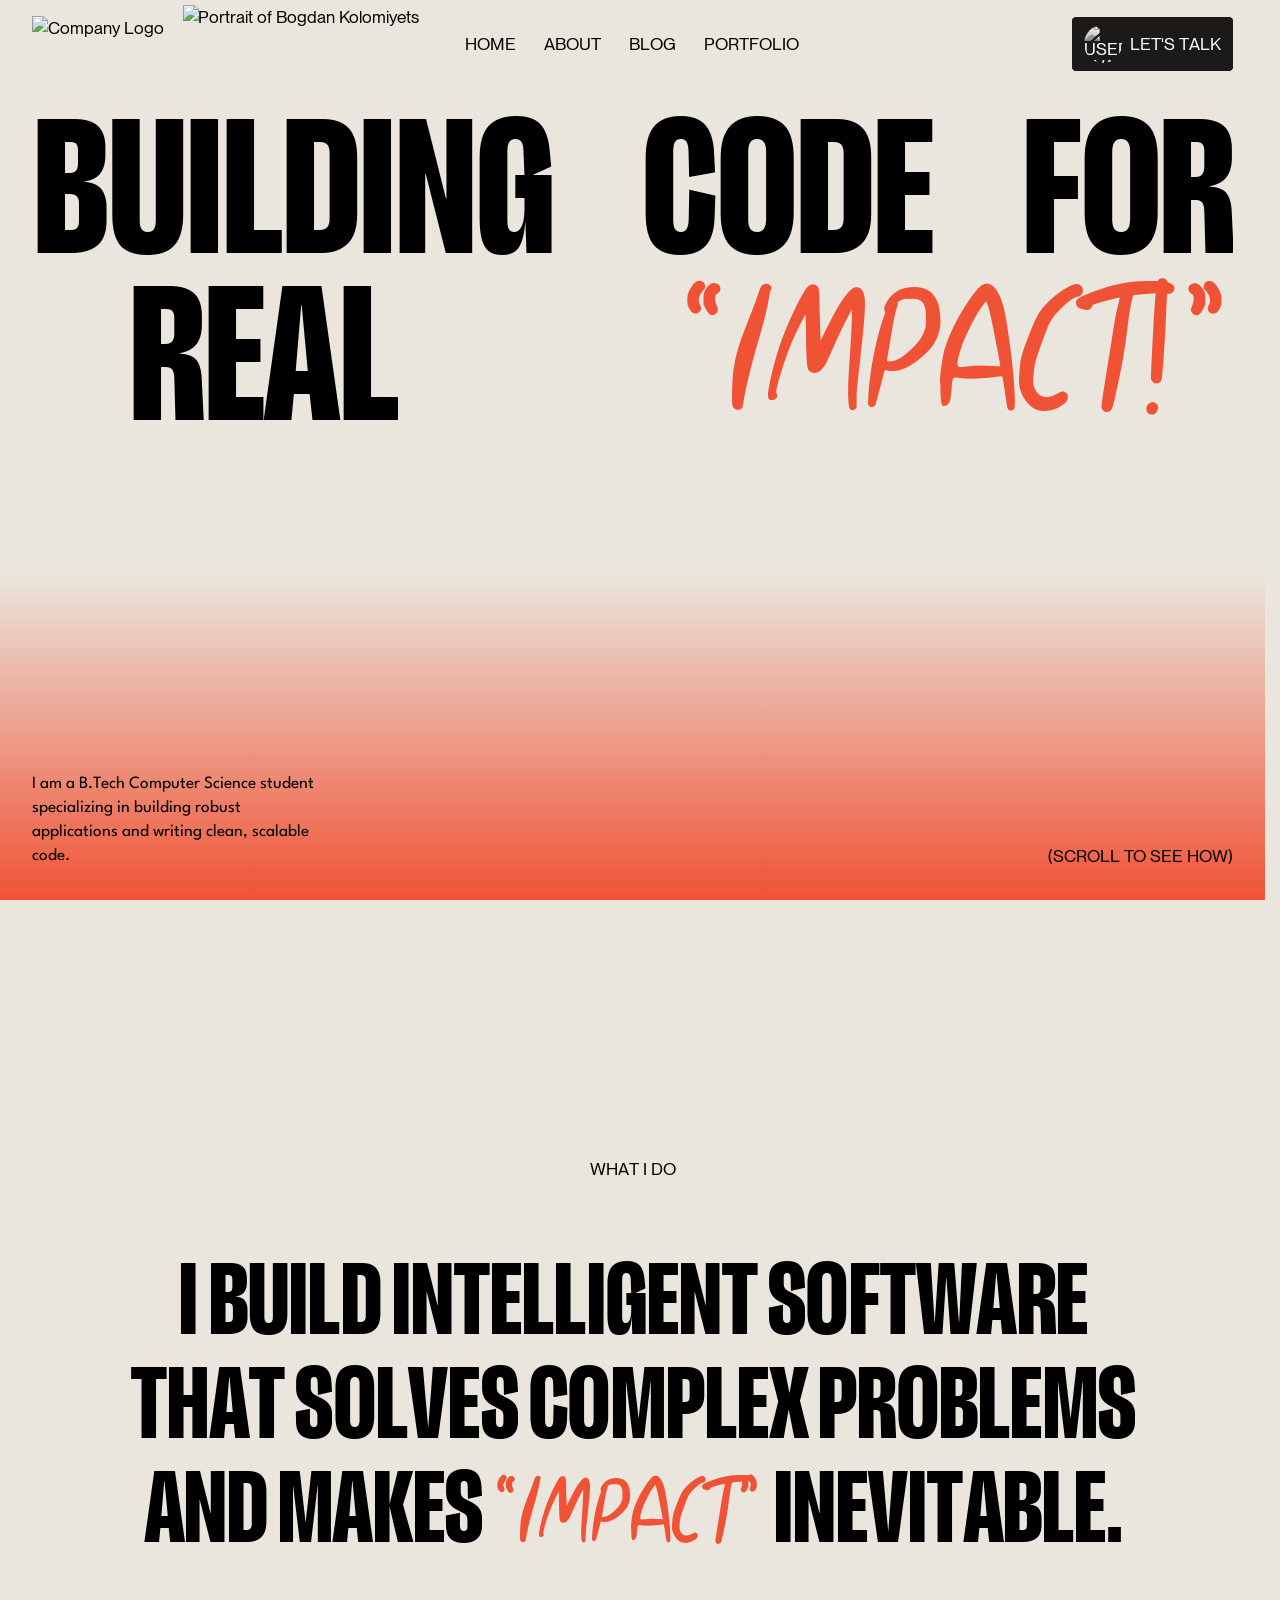
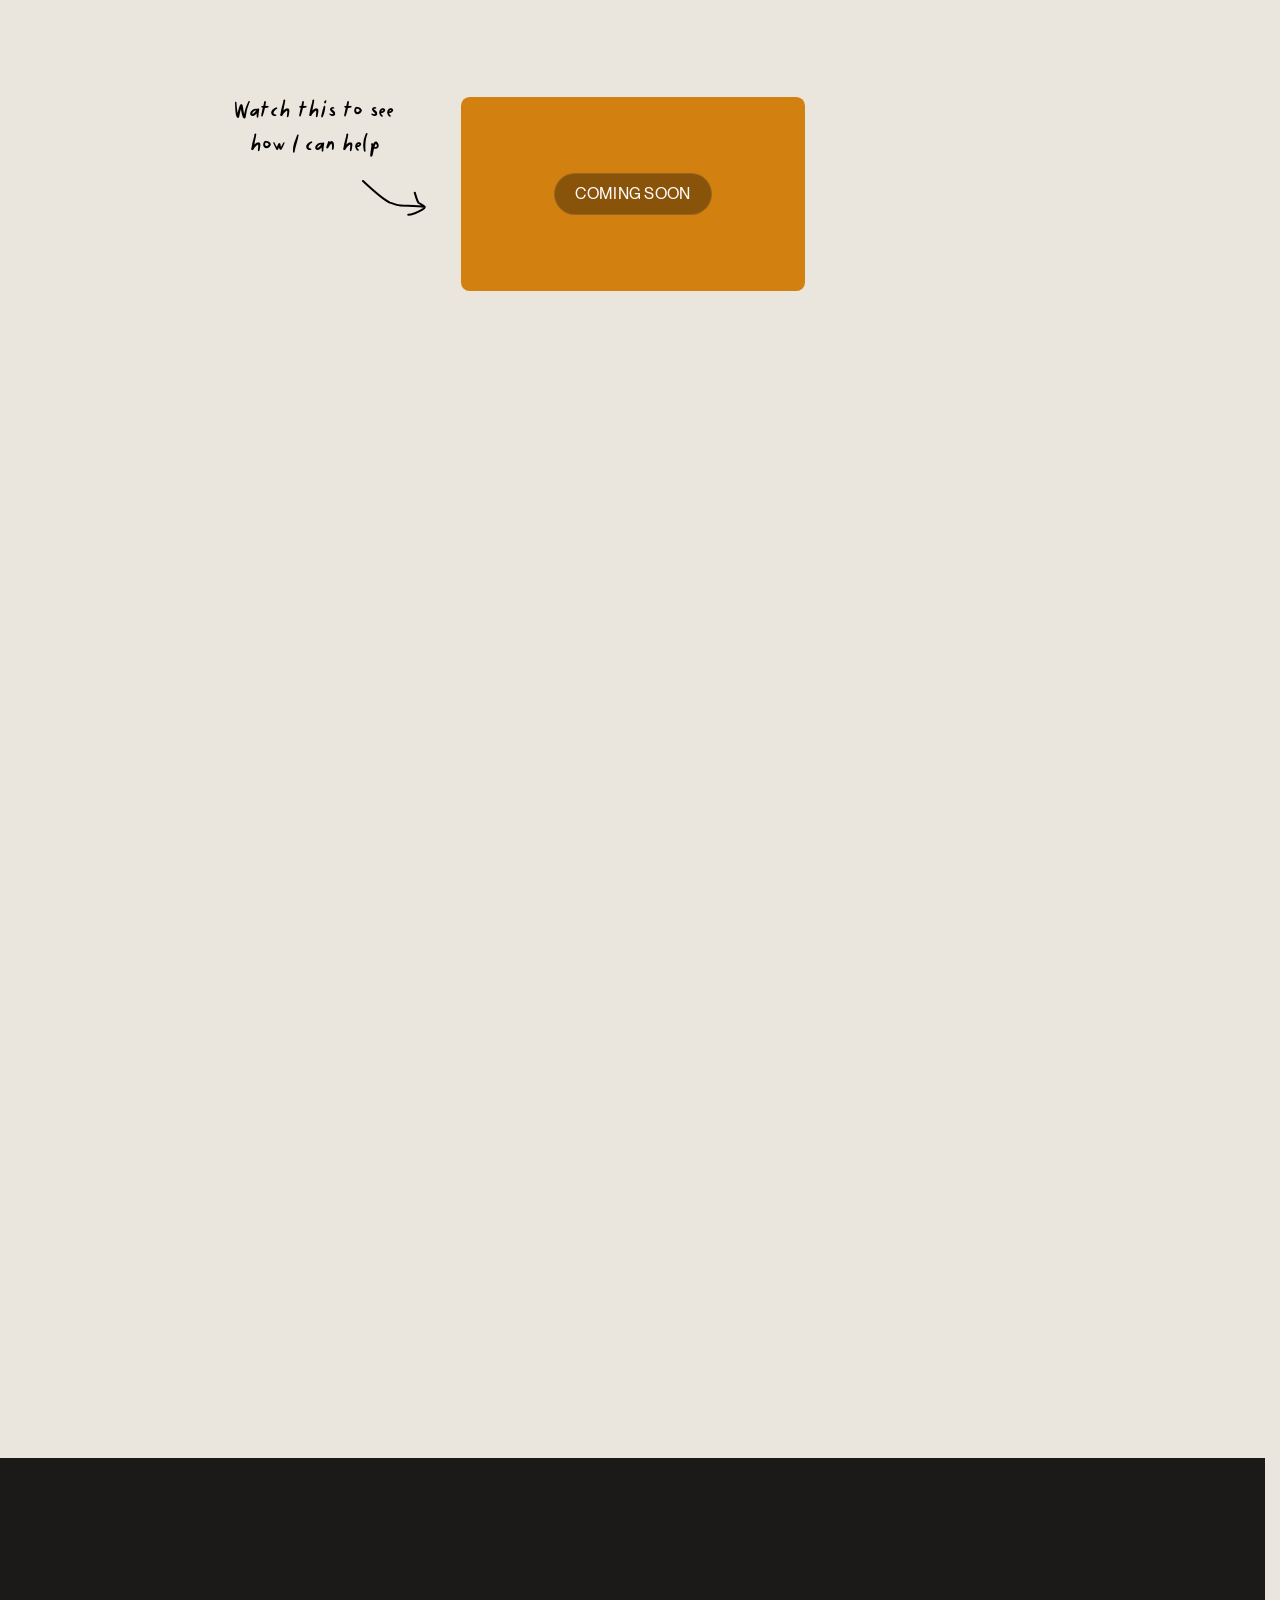
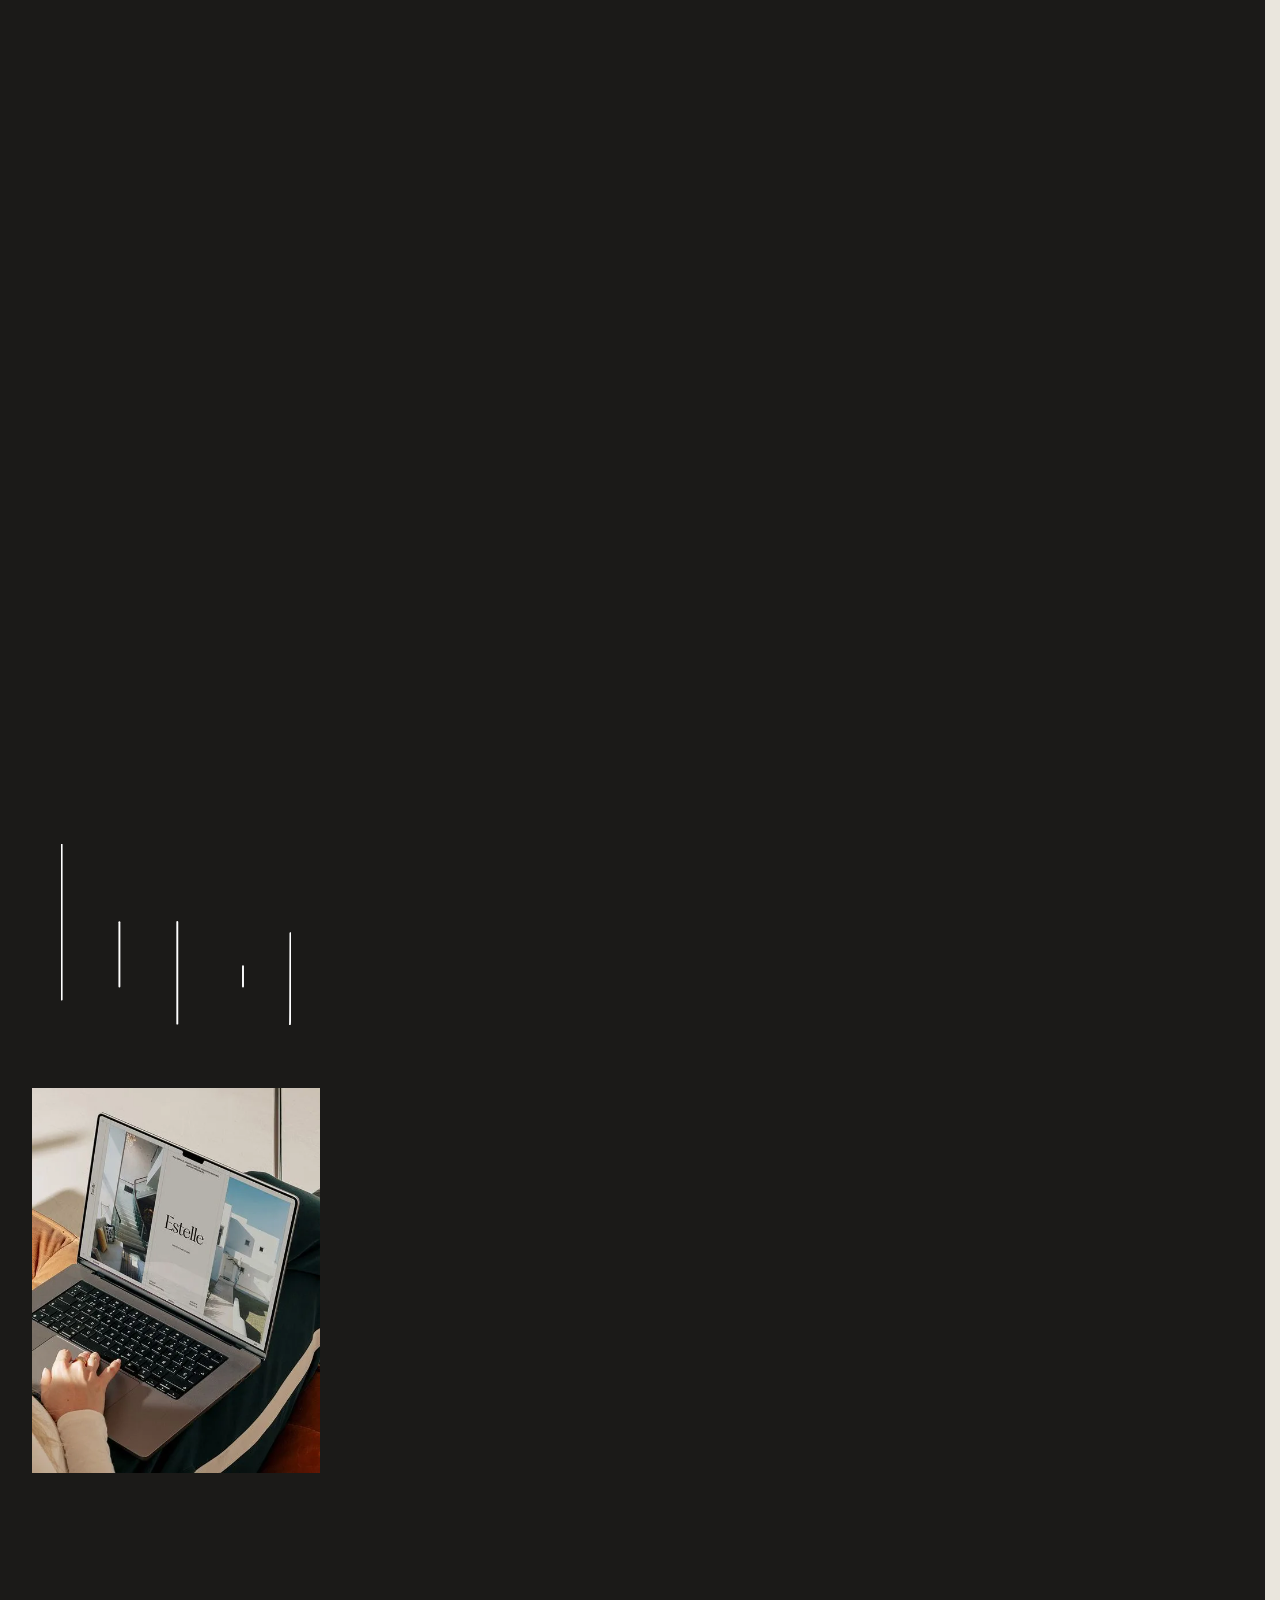
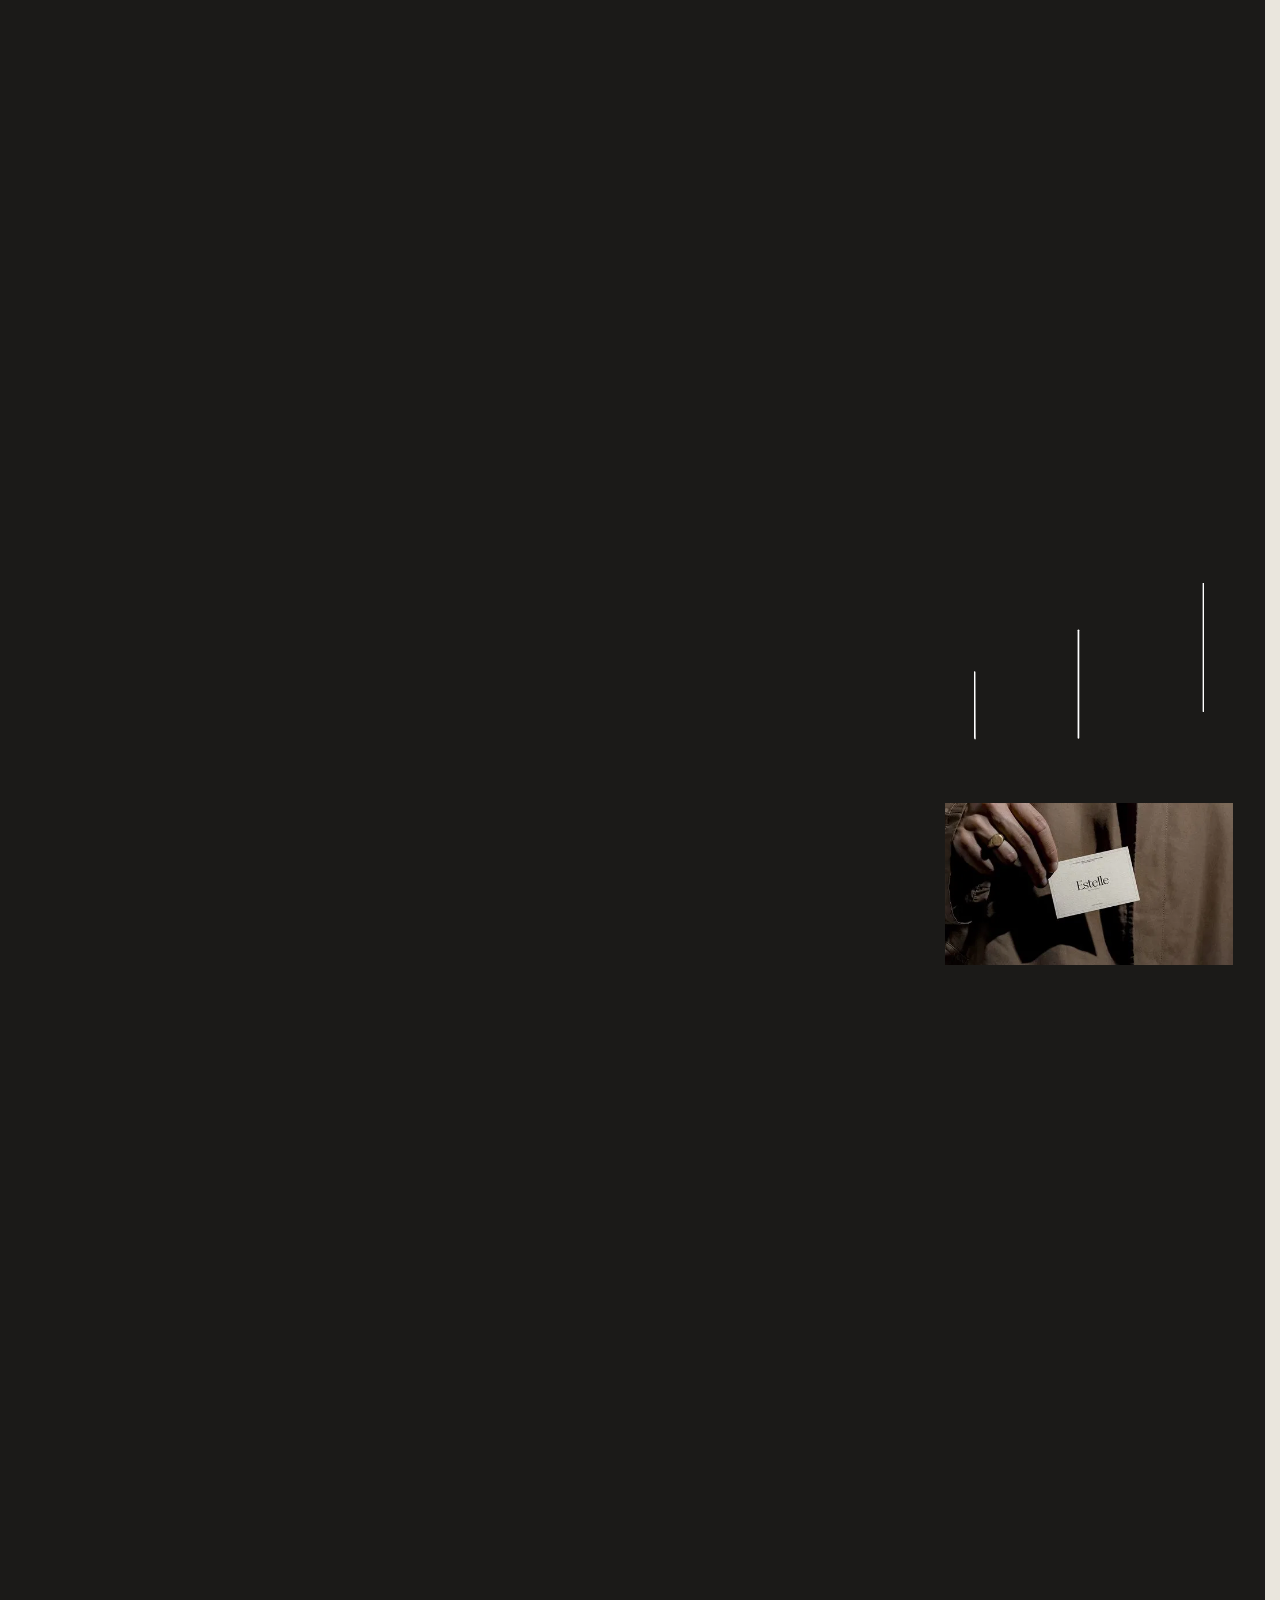
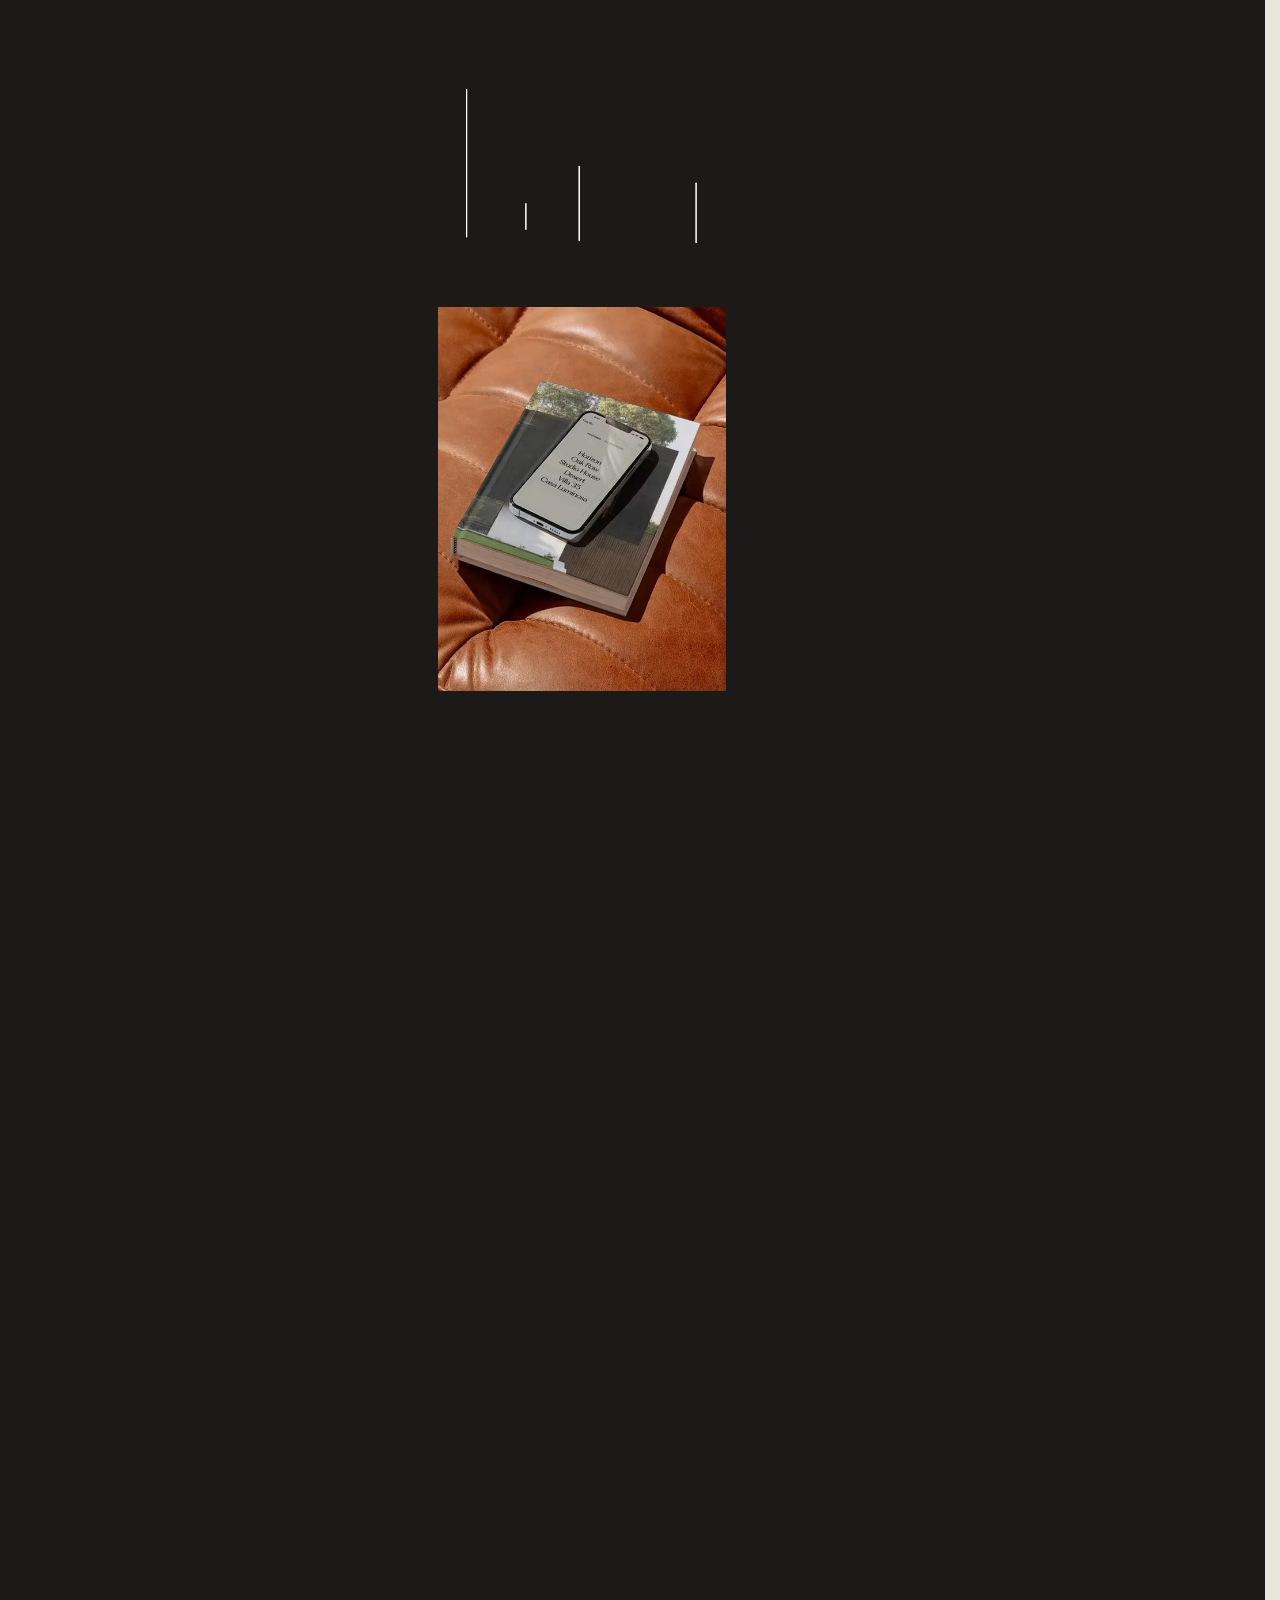
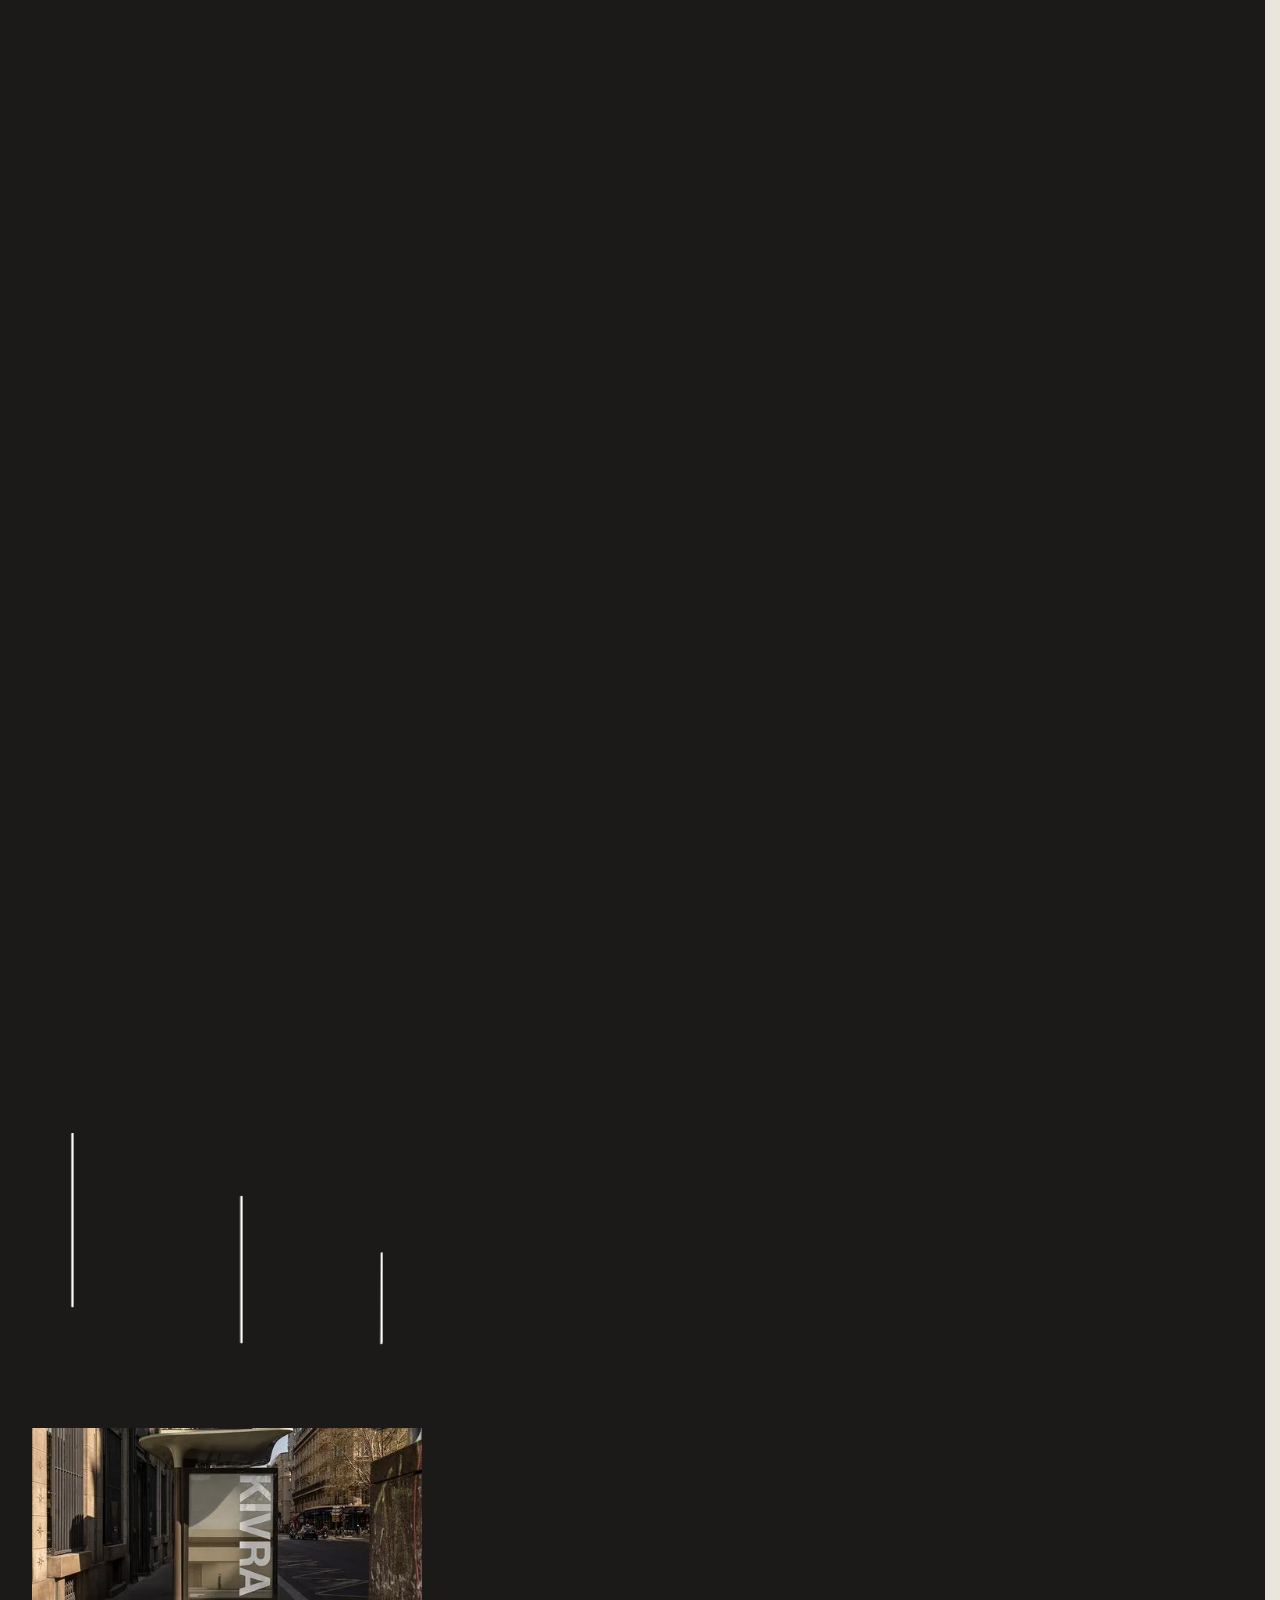
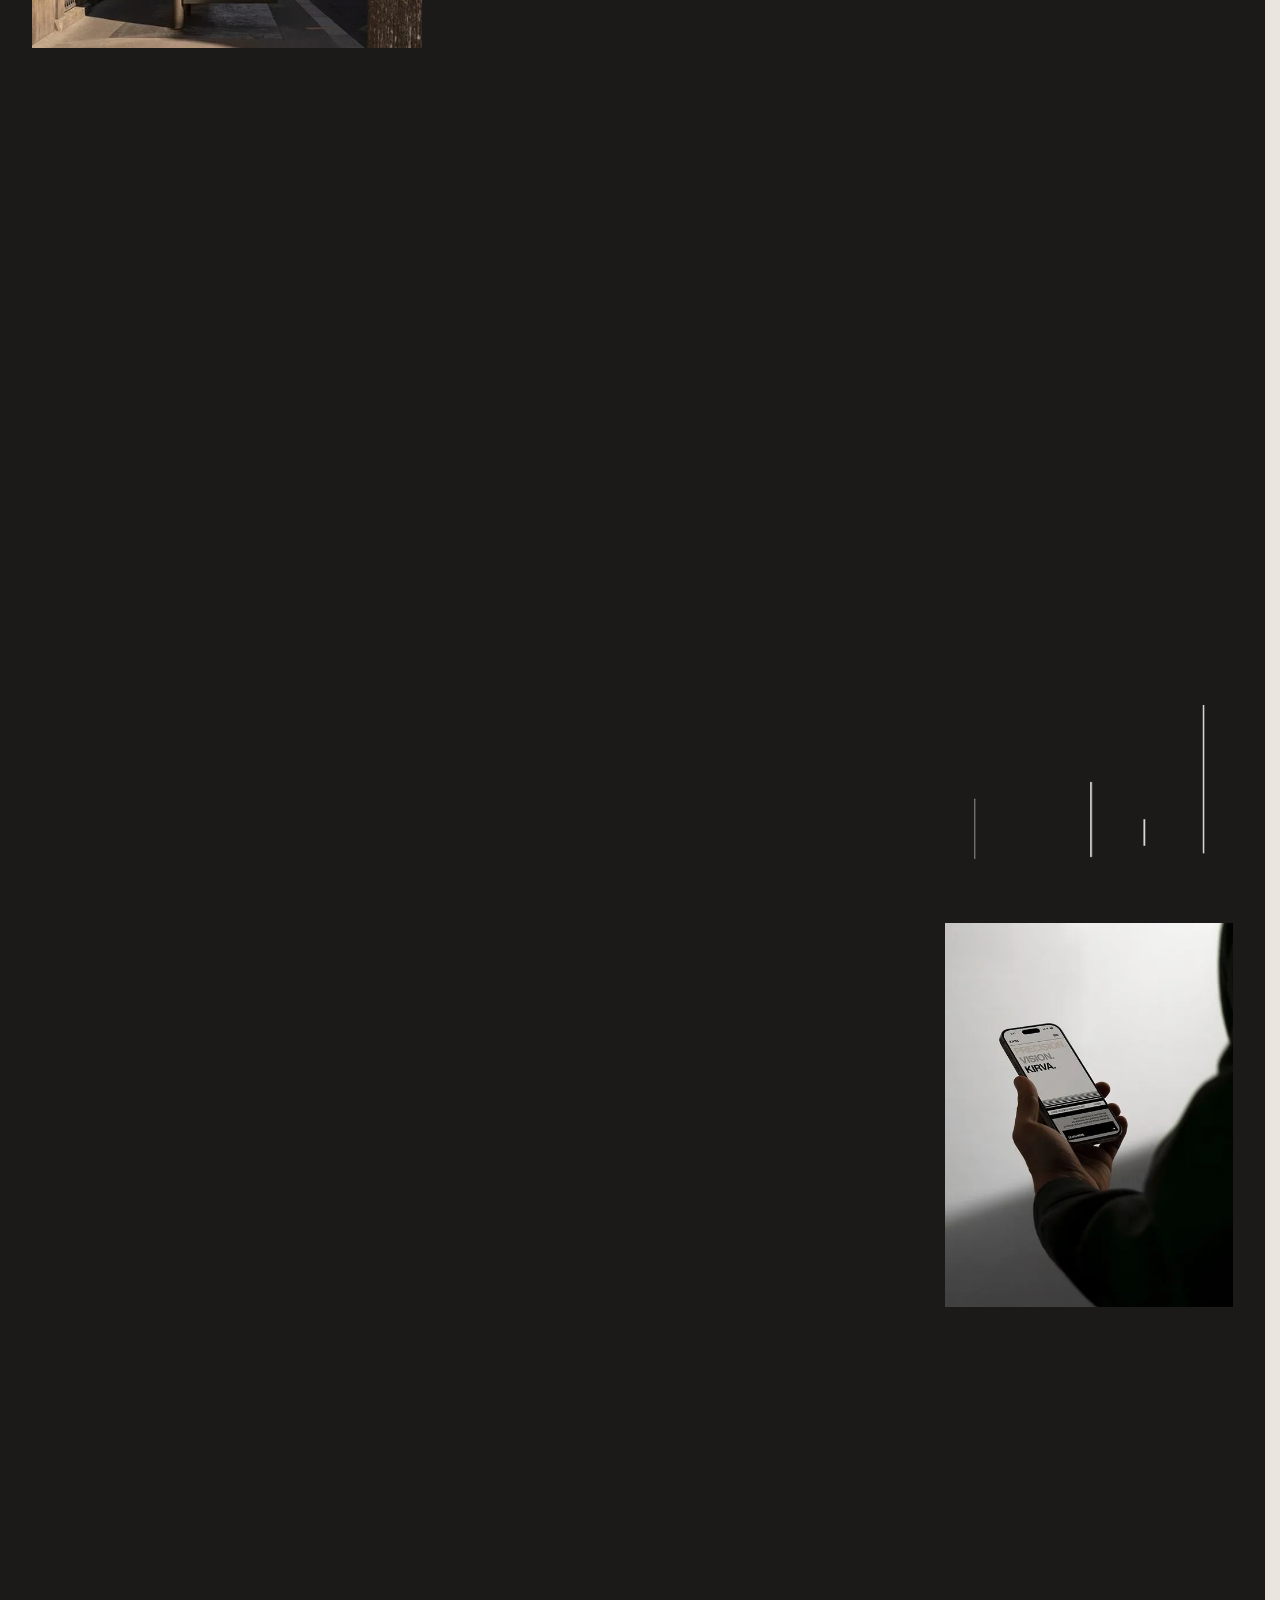
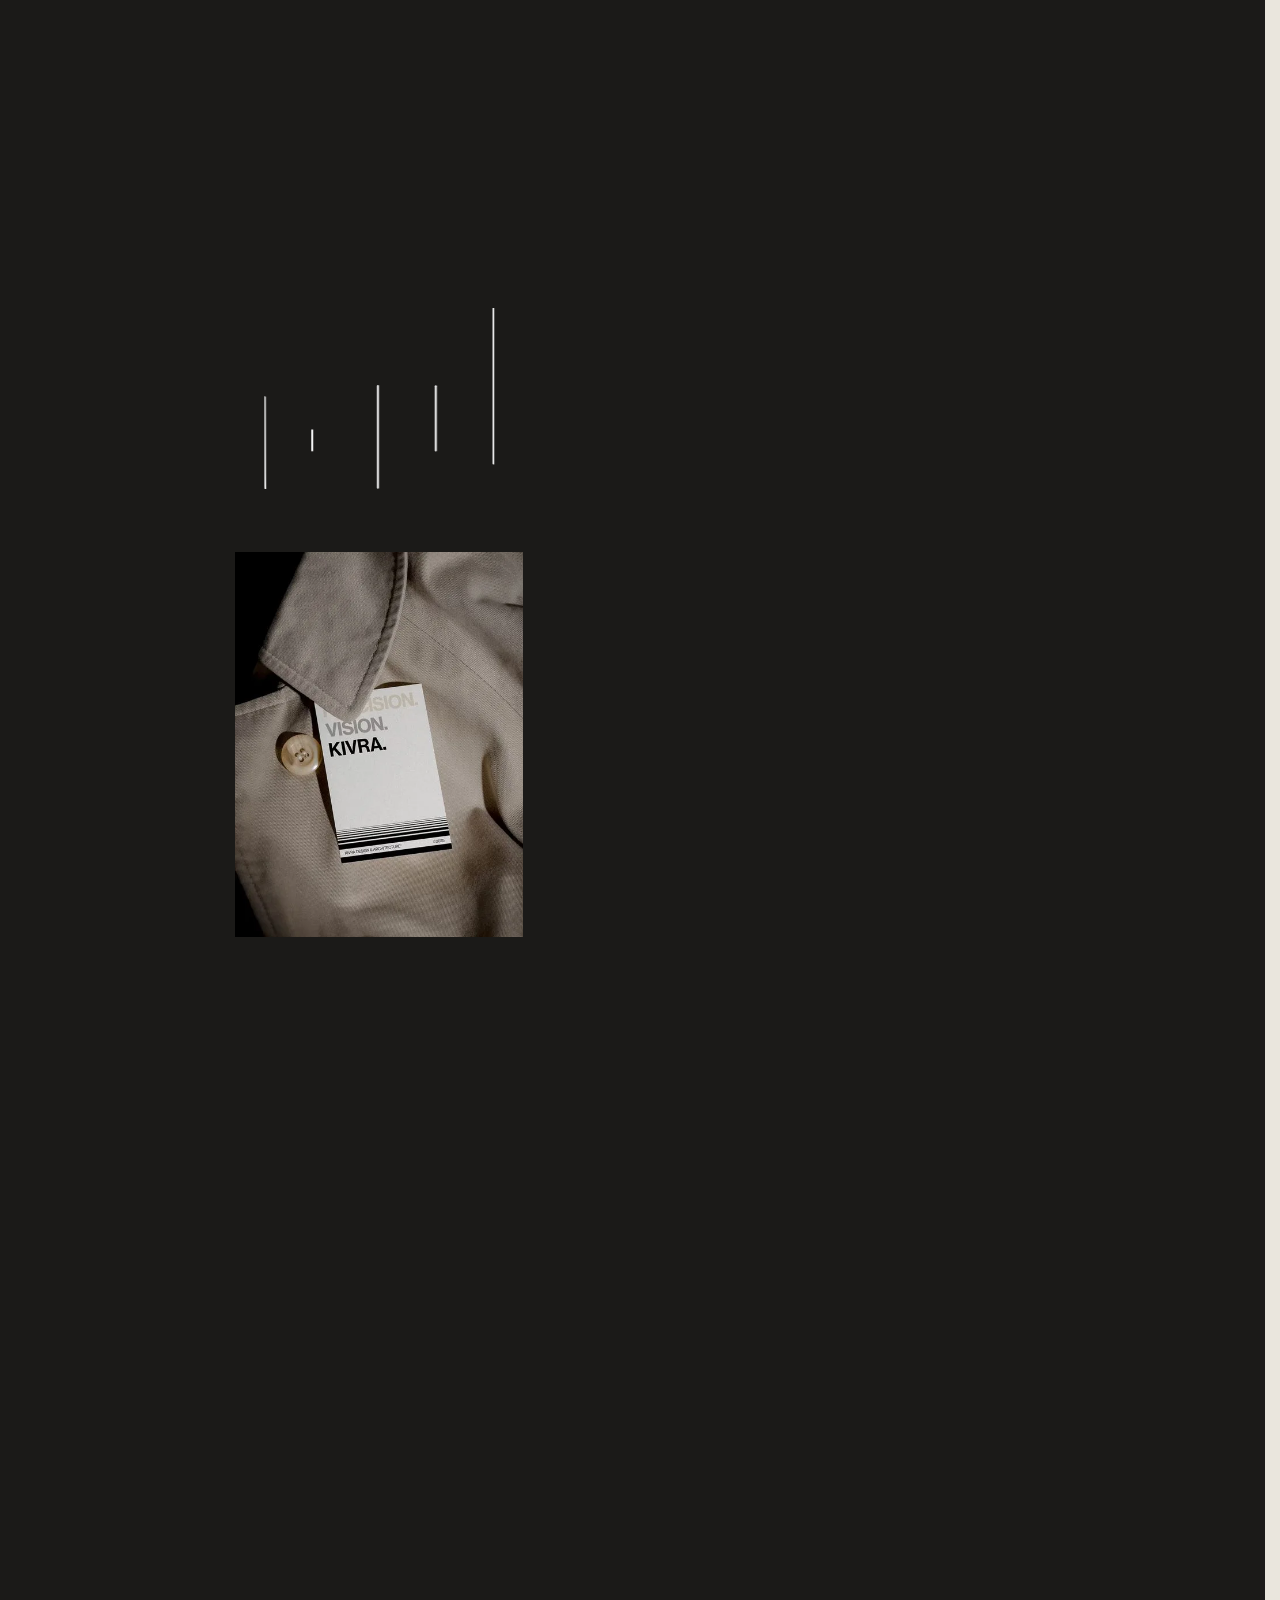
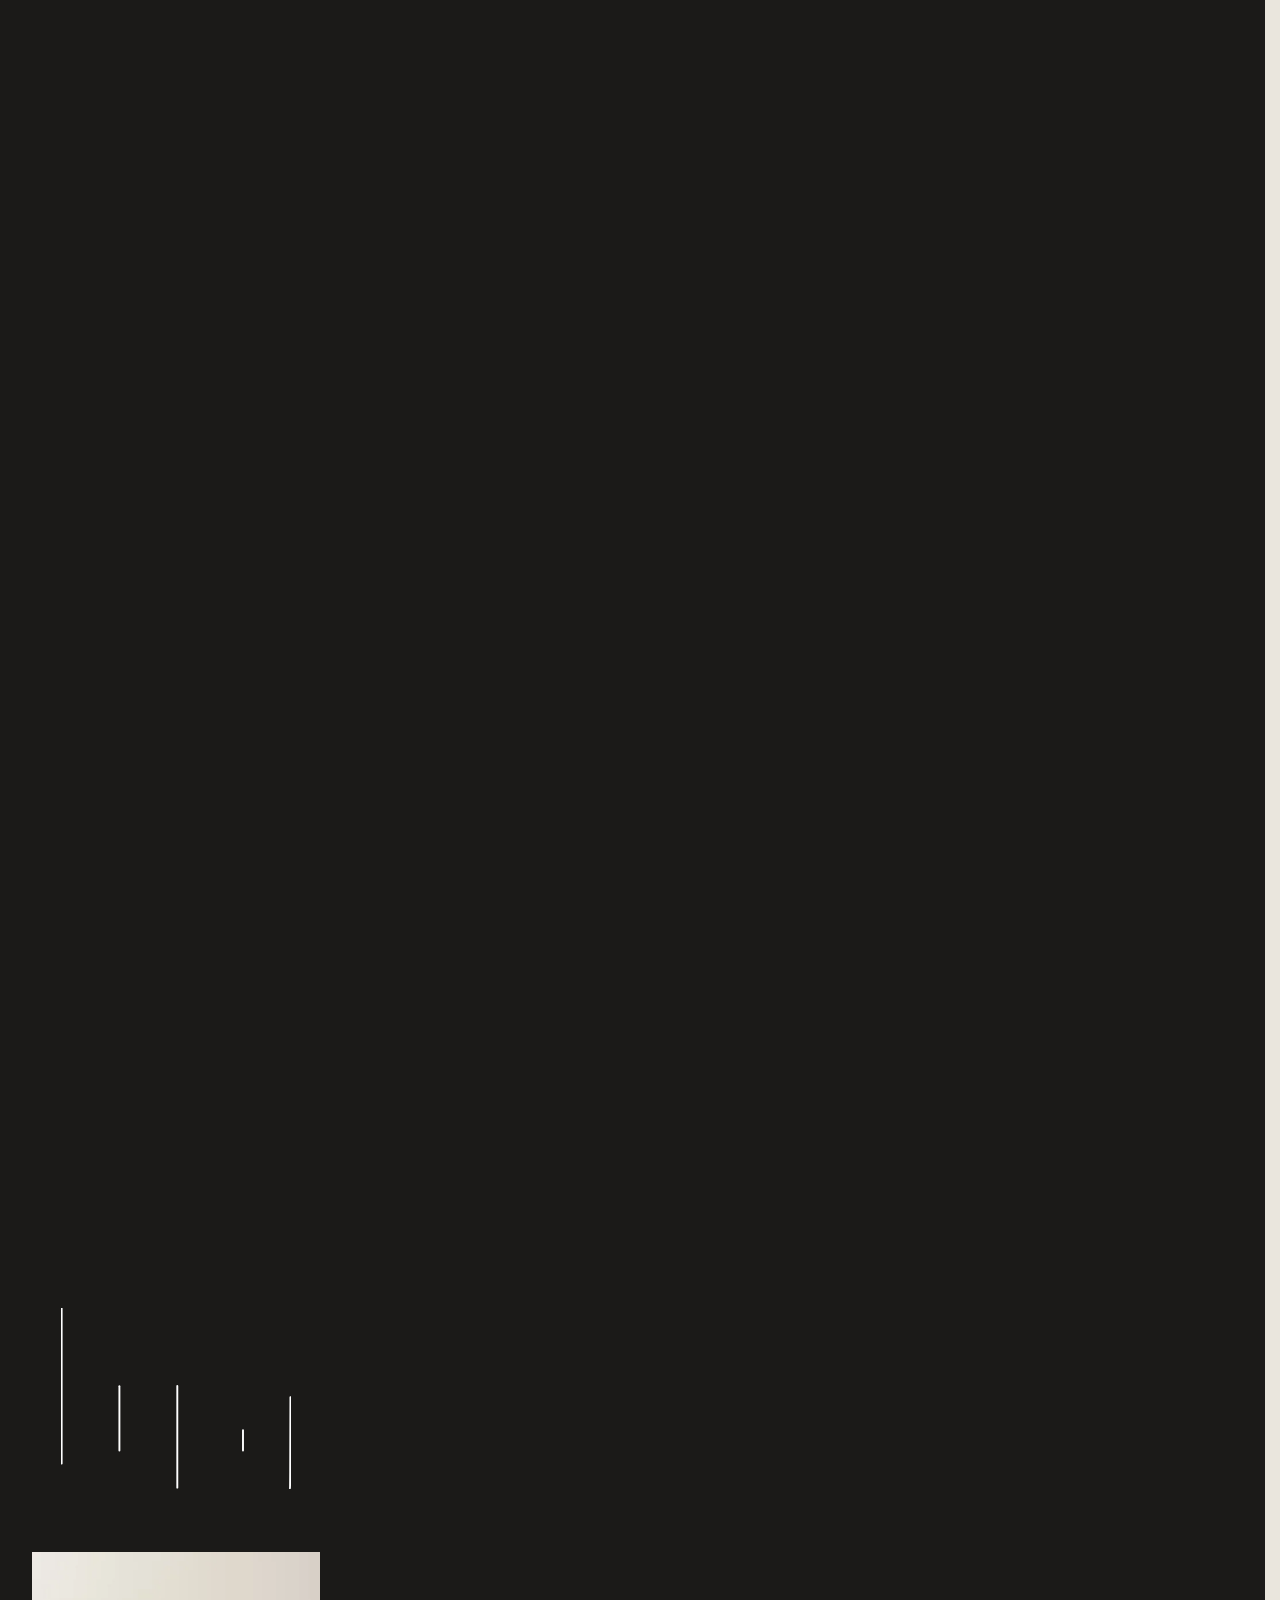
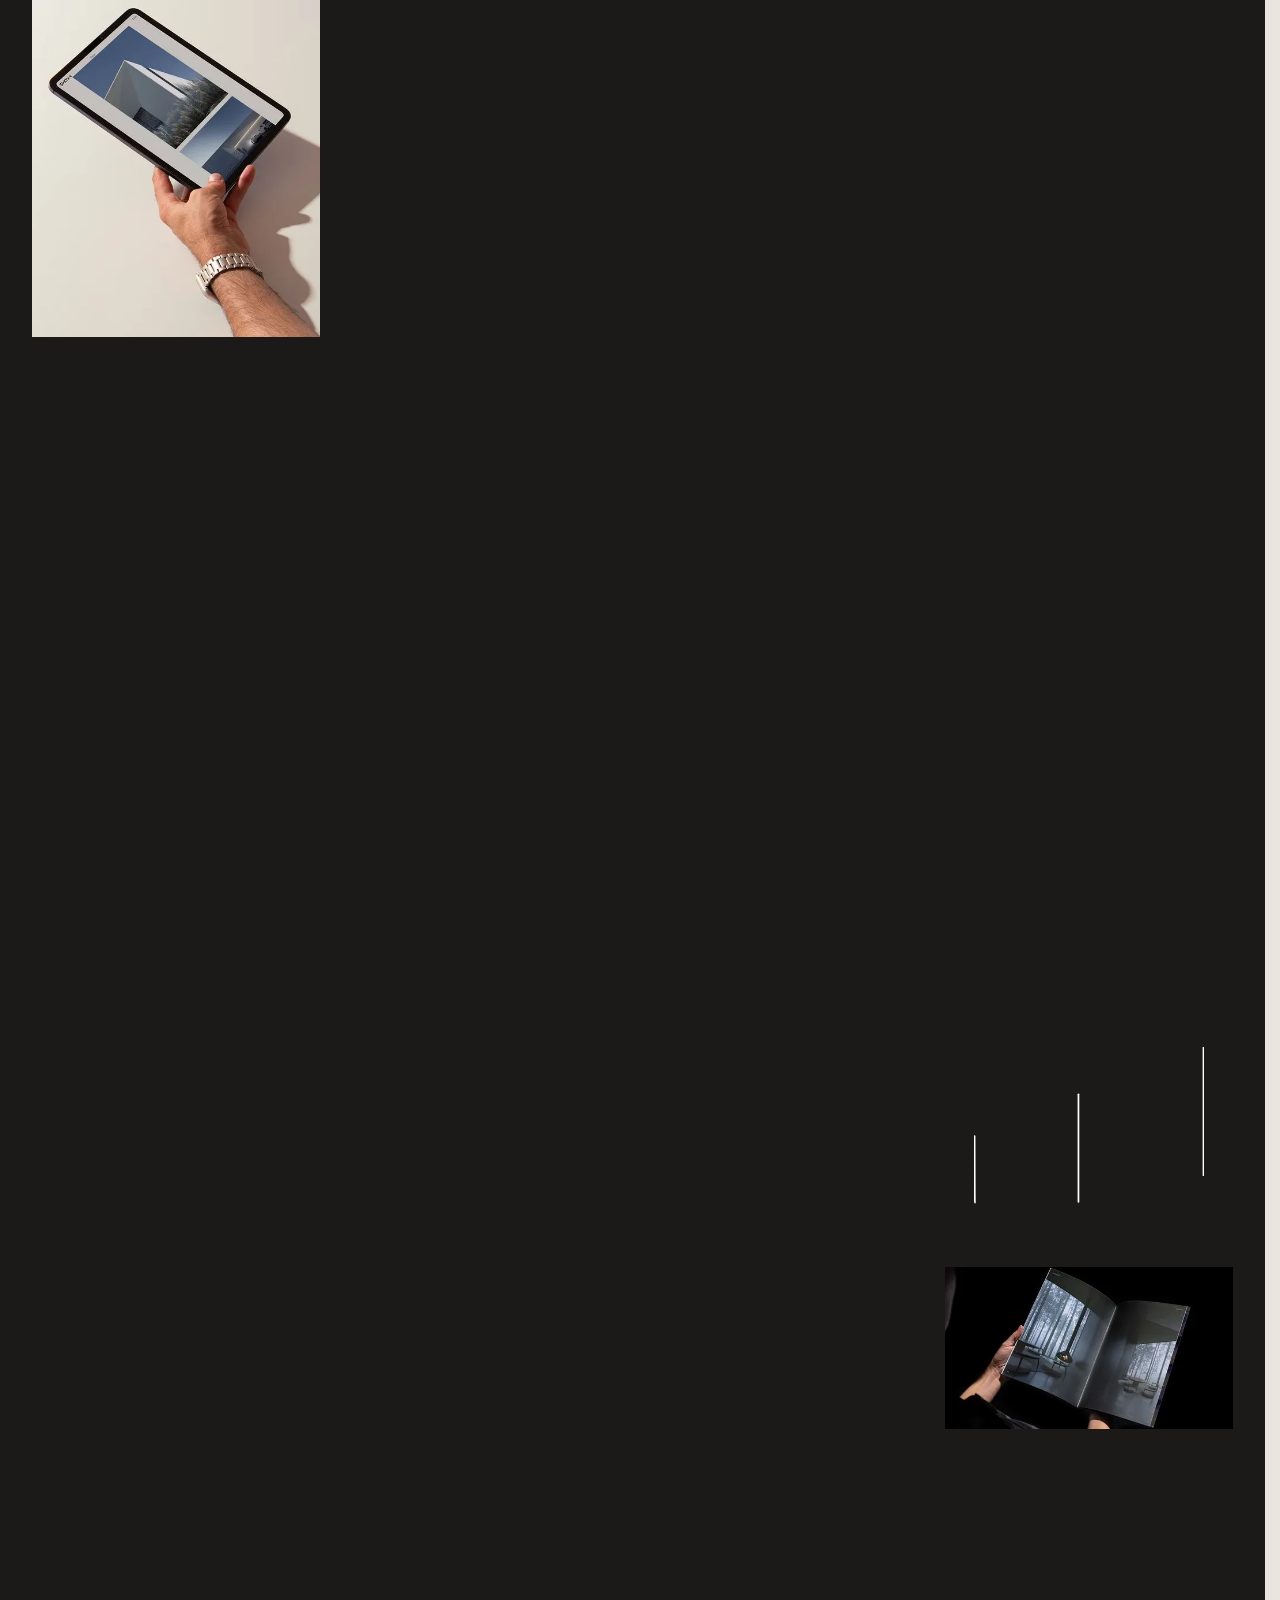
==== index.html @ 4afbe38c "Initial push from antigravity" ====
<!DOCTYPE html><!--  This site was created in Webflow. https://webflow.com  --><!--  Last Published: Wed Feb 11 2026 20:50:51 GMT+0000 (Coordinated Universal Time)  -->
<html lang="en">
<head>
  <meta charset="utf-8">
  <title>Portfolio | Engineering Solutions that Work</title>
  <meta content="I am a B.Tech Computer Science student focused on building scalable software and solving real-world challenges through code." name="description">
  <meta content="Bogdan Kolomiyets | Websites that make you feel hired &quot;YES!&quot;" property="og:title">
  <meta content="I build websites for expertise-led companies that want to look credible, explain their value clearly, and attract better clients." property="og:description">
  <meta content="https://ik.imagekit.io/logicsync/Untitled%20design.jpg" property="og:image">
  <meta content="Bogdan Kolomiyets | Websites that make you feel hired &quot;YES!&quot;" property="twitter:title">
  <meta content="I build websites for expertise-led companies that want to look credible, explain their value clearly, and attract better clients." property="twitter:description">
  <meta content="https://ik.imagekit.io/logicsync/Untitled%20design.jpg" property="twitter:image">
  <meta property="og:type" content="website">
  <meta property="og:url" content="https://www.bogdankolomiyets.com/">
  <meta content="summary_large_image" name="twitter:card">
  <meta content="width=device-width, initial-scale=1" name="viewport">
  <link rel="canonical" href="index.html">
  <link rel="preload" href="assets/PPNeueMontreal-Regular-C0RgVexg.woff2" as="font" type="font/woff2" crossorigin="">
  <link rel="preconnect" href="https://fonts.googleapis.com">
  <link rel="preconnect" href="https://fonts.gstatic.com" crossorigin="">
  <link href="https://fonts.googleapis.com/css2?family=League+Spartan:wght@400;700&display=swap" rel="stylesheet">
  <link rel="preload" href="assets/Lektorat-CondensedExtrabold-DSk2XJWP.woff2" as="font" type="font/woff2" crossorigin="">
  <style>h1,h2{font-weight:700;margin-bottom:10px}h2{font-size:32px;line-height:36px;margin-top:20px}.w-layout-vflex{flex-direction:column;align-items:flex-start;display:flex}h2{font-family:var(--_typography---font--font-display);font-size:var(--_typography---font-size--h2);line-height:1.2;font-weight:var(--_typography---font-weight--extra-bold);margin-top:0;margin-bottom:0}.heading-style-h1{font-family:var(--_typography---font--font-display);font-size:var(--_typography---font-size--h1);line-height:var(--_typography---line-height--h1);font-weight:var(--_typography---font-weight--extra-bold);letter-spacing:var(--_typography---letter-spacing--tight);position:relative}.text-style-allcaps{text-transform:uppercase}.text-align-center{text-align:center}.section-sub-title{text-transform:uppercase}.intro_title-wrapper{grid-column-gap:var(--_spacing-size---main--space-lg);grid-row-gap:var(--_spacing-size---main--space-lg);justify-content:flex-start;align-items:center;padding-left:5vw;padding-right:5vw}@media screen and (max-width:767px){h1{font-size:2.5rem}h2{font-size:2rem}.hero_image{object-position:50% 100%;height:70%;transform:translate(-51%)}.hero_title-line1,.hero_title-line2{display:contents}.hero_title.u-text-style-trim{grid-column-gap:0px;grid-row-gap:0px;flex-flow:wrap;grid-template-rows:auto auto;grid-template-columns:1fr 1fr;grid-auto-columns:1fr;font-size:clamp(5.5rem,12vw,8rem);display:block}}[text-split]{will-change:transform}html{font-family:sans-serif;-ms-text-size-adjust:100%;-webkit-text-size-adjust:100%}body{margin:0}aside,main,nav,section{display:block}video{display:inline-block;vertical-align:baseline}a{background-color:transparent}h1{font-size:2em;margin:.67em 0}img{border:0}svg:not(:root){overflow:hidden}button{color:inherit;font:inherit;margin:0}button{overflow:visible}button{text-transform:none}button{-webkit-appearance:button}button::-moz-focus-inner{border:0;padding:0}*{-webkit-box-sizing:border-box;-moz-box-sizing:border-box;box-sizing:border-box}html{height:100%}body{margin:0;min-height:100%;background-color:#fff;font-family:Arial,sans-serif;font-size:14px;line-height:20px;color:#333}img{max-width:100%;vertical-align:middle;display:inline-block}.w-inline-block{max-width:100%;display:inline-block}h1{font-weight:700;margin-bottom:10px}h1{font-size:38px;line-height:44px;margin-top:20px}p{margin-top:0;margin-bottom:10px}ul{margin-top:0;margin-bottom:10px;padding-left:40px}button{border:0;-webkit-appearance:button}.w-nav{position:relative;background:#ddd;z-index:1000}.w-nav:after,.w-nav:before{content:" ";display:table;grid-column-start:1;grid-row-start:1;grid-column-end:2;grid-row-end:2}.w-nav:after{clear:both}.w-nav-brand{position:relative;float:left;text-decoration:none;color:#333}.w-nav-menu{position:relative;float:right}@media screen and (max-width:767px){.w-nav-brand{padding-left:10px}}:root{--background-color--background-primary:var(--base-color-brand--brand-lightest);--_typography---font--font-body:"PP Neue Montreal",Arial,sans-serif;--_typography---font-size--text-main:clamp(1 * 1rem, ((1 - ((1.125 - 1) / (120 - 20) * 20)) * 1rem + ((1.125 - 1) / (120 - 20)) * 100vw), 1.125 * 1rem);--_typography---line-height--body:1.4;--_typography---font-weight--regular:400;--_typography---letter-spacing--normal:0em;--_typography---font--font-display:Lektorat,Impact,sans-serif;--_typography---font-size--h1:clamp(3 * 1rem, ((3 - ((7.125 - 3) / (120 - 20) * 20)) * 1rem + ((7.125 - 3) / (120 - 20)) * 100vw), 7.125 * 1rem);--_typography---font-weight--extra-bold:800;--_typography---letter-spacing--tight:-.02em;--_typography---font-size--h2:clamp(2.25 * 1rem, ((2.25 - ((4 - 2.25) / (90 - 20) * 20)) * 1rem + ((4 - 2.25) / (90 - 20)) * 100vw), 4 * 1rem);--_typography---font-size--h3:clamp(1.725 * 1rem, ((1.725 - ((2.5 - 1.725) / (120 - 20) * 20)) * 1rem + ((2.5 - 1.725) / (120 - 20)) * 100vw), 2.5 * 1rem);--link-color--link-primary:var(--base-color-neutral--black);--_spacing-size---main--space-md:var(--_spacing-size---base--spacing-6);--text-color--text-alternate:var(--base-color-neutral--white);--text-color--text-primary:var(--base-color-neutral--black);--text-color--text-secondary:#747474;--background-color--background-success:var(--base-color-system--success-green);--text-color--text-success:var(--base-color-system--success-green-dark);--_typography---line-height--h1:1.05;--_spacing-size---main--space-sm:var(--_spacing-size---base--spacing-4);--border-color--border-primary:var(--base-color-neutral--black);--background-color--background-alternate:var(--base-color-neutral--white);--background-color--background-secondary:var(--base-color-neutral--neutral-darker);--background-color--background-brand:var(--base-color-brand--brand);--background-color--background-error:var(--base-color-system--error-red);--text-color--text-error:var(--base-color-system--error-red-dark);--border-color--border-alternate:var(--base-color-neutral--white);--_spacing-size---main--space-2xl:var(--_spacing-size---base--spacing-12);--_spacing-size---main--space-lg:var(--_spacing-size---base--spacing-8);--background-color--background-warning:var(--base-color-system--warning-yellow);--text-color--text-warning:var(--base-color-system--warning-yellow-dark);--_spacing-size---navbar-height:5.375rem;--link-color--link-alternate:var(--base-color-neutral--white);--base-color-brand--brand:#f05235;--_typography---font-size--h0:clamp(6 * 1rem, ((6 - ((14 - 6) / (120 - 20) * 20)) * 1rem + ((14 - 6) / (120 - 20)) * 100vw), 14 * 1rem);--_spacing-size---main--space-xl:var(--_spacing-size---base--spacing-10);--_typography---font--font-accent:"Tentang Nanti One","Palatino Linotype",sans-serif;--_typography---letter-spacing--wide:.02em;--_spacing-size---main--space-2xs:var(--_spacing-size---base--spacing-2);--_spacing-size---main--space-xs:var(--_spacing-size---base--spacing-3);--_typography---line-height--regular:1;--base-color-neutral--neutral-darker:#1b1a18;--base-color-neutral--white:#fff;--_typography---font-size--full-screen:clamp(3rem, 13vw, 15rem);--base-color-neutral--black:#000;--_typography---font-size--h4:clamp(1.25 * 1rem, ((1.25 - ((1.5 - 1.25) / (120 - 20) * 20)) * 1rem + ((1.5 - 1.25) / (120 - 20)) * 100vw), 1.5 * 1rem);--_spacing-size---base--spacing-1:.25rem;--_spacing-size---base--spacing-2:.5rem;--base-color-brand--brand-lightest:#eae6dd;--_spacing-size---base--spacing-3:.75rem;--base-color-brand--brand-light:#ffd880;--_spacing-size---base--spacing-4:1rem;--_spacing-size---base--spacing-5:1.5rem;--_spacing-size---base--spacing-6:2rem;--_typography---font-size--display:clamp(6.5 * 1rem, ((6.5 - ((20 - 6.5) / (120 - 32) * 32)) * 1rem + ((20 - 6.5) / (120 - 32)) * 100vw), 20 * 1rem);--_spacing-size---base--spacing-7:3rem;--_spacing-size---base--spacing-8:4rem;--_spacing-size---base--spacing-9:6rem;--_spacing-size---base--spacing-10:8rem;--_spacing-size---base--spacing-11:12rem;--_spacing-size---base--spacing-12:16rem;--base-color-system--success-green:#cef5ca;--base-color-system--success-green-dark:#114e0b;--base-color-system--warning-yellow:#fcf8d8;--base-color-system--warning-yellow-dark:#5e5515;--base-color-system--error-red:#f8e4e4;--base-color-system--error-red-dark:#3b0b0b;--base-color-system--focus-state:#2d62ff;--border-color--border-brand:var(--base-color-brand--brand);--link-color--link-brand:var(--base-color-brand--brand)}.w-layout-hflex{flex-direction:row;align-items:flex-start;display:flex}.w-checkbox:before{content:" ";grid-area:1/1/2/2;display:table}.w-checkbox:after{content:" ";clear:both;grid-area:1/1/2/2;display:table}body{background-color:var(--background-color--background-primary);font-family:var(--_typography---font--font-body);color:#000;font-size:var(--_typography---font-size--text-main);line-height:var(--_typography---line-height--body);font-weight:var(--_typography---font-weight--regular);letter-spacing:var(--_typography---letter-spacing--normal)}h1{font-family:var(--_typography---font--font-display);font-size:var(--_typography---font-size--h1);line-height:1.05;font-weight:var(--_typography---font-weight--extra-bold);letter-spacing:var(--_typography---letter-spacing--tight);margin-top:0;margin-bottom:0}p{font-family:var(--_typography---font--font-body);margin-bottom:0}a{font-family:var(--_typography---font--font-body);color:var(--link-color--link-primary)}ul{font-family:var(--_typography---font--font-body);margin-top:0;margin-bottom:0;padding-left:1.5rem}img{object-fit:cover;width:100%;height:100%;display:inline-block}.padding-global{padding-right:var(--_spacing-size---main--space-md);padding-left:var(--_spacing-size---main--space-md);flex:1;justify-content:space-between;align-items:stretch;display:flex}.page-wrapper{overflow:clip}.container-large{flex:1;width:100%;max-width:120rem;margin-left:auto;margin-right:auto}.nav_component{z-index:1000;height:var(--_spacing-size---navbar-height);padding-top:var(--_spacing-size---main--space-sm);padding-bottom:var(--_spacing-size---main--space-sm);will-change:transform;background-color:#0000;width:100%;position:absolute;inset:0% 0% auto;overflow:hidden;transform:translate(0)}.nav_container{flex-direction:row;justify-content:space-between;align-items:center;width:100%;max-width:120rem;margin-left:auto;margin-right:auto;display:flex}.nav_brand{justify-content:center;align-items:center;display:inline-flex;overflow:clip}.nav_brand.w--current{aspect-ratio:1;color:var(--link-color--link-alternate);object-fit:cover;width:2.375rem;height:2.375rem;padding-left:0;padding-right:0}.nav_logo{color:var(--link-color--link-primary);height:2.375rem}.nav_logo.is-white{color:var(--link-color--link-alternate)}.section_hero{position:relative}.hero_content-wrapper{padding-top:var(--_spacing-size---main--space-md);padding-bottom:var(--_spacing-size---main--space-md);grid-column-gap:var(--_spacing-size---main--space-lg);grid-row-gap:var(--_spacing-size---main--space-lg);height:calc(100svh - var(--_spacing-size---navbar-height));flex-flow:column;justify-content:space-between;align-items:center;display:flex}.hero_gradient{z-index:20;background-image:linear-gradient(0deg,var(--base-color-brand--brand),#0000);width:100%;height:40%;position:absolute;inset:auto 0% 0%}.hero_image{z-index:10;object-fit:contain;object-position:50% 100%;width:auto;height:90%;position:absolute;inset:auto 0% 0% 50%;overflow:hidden;transform:translate(-60%)}.section_intro{z-index:1;background-color:var(--background-color--background-primary);min-height:100svh;position:relative}.hero_sticky-wrapper{will-change:transform;height:100svh;position:sticky;top:0}.hero_description-wrapper{width:100%}.hero_description-wrapper.grid-12{z-index:30;position:relative}.grid-12{grid-column-gap:1rem;grid-row-gap:1rem;grid-template-rows:auto;grid-template-columns:1fr 1fr 1fr 1fr 1fr 1fr 1fr 1fr 1fr 1fr 1fr 1fr;grid-auto-columns:1fr;display:grid}.hero_title-wrapper{width:100%}.hero_title-line1{justify-content:space-between;align-items:flex-start;width:100%;display:flex}.hero_title-line2{justify-content:space-between;align-items:center;width:100%;display:flex}.hero_title{text-transform:uppercase;flex-flow:column;font-size:clamp(3rem,13vw,15rem);line-height:.95;display:flex}.hero_title.u-text-style-trim{will-change:transform}.intro_content-wrapper{padding-top:var(--_spacing-size---main--space-2xl);padding-bottom:var(--_spacing-size---main--space-2xl);grid-column-gap:var(--_spacing-size---main--space-xl);grid-row-gap:var(--_spacing-size---main--space-xl);flex-flow:column;justify-content:flex-start;align-items:center;display:flex}.text-style-accent{font-family:var(--_typography---font--font-accent);color:var(--base-color-brand--brand);font-weight:var(--_typography---font-weight--regular);letter-spacing:var(--_typography---letter-spacing--wide);position:relative;top:.05em}.nav-floating{z-index:999;will-change:transform;position:fixed;inset:0% 0% auto}.nav-floating_content-wrapper{padding-top:var(--_spacing-size---main--space-sm);padding-bottom:var(--_spacing-size---main--space-sm);justify-content:space-between;align-items:center;width:100%}.nav-floating_content-wrapper.grid-12{z-index:999;position:relative;transform:translateY(-100%)}.nav-floating_logo-wrapper{padding-top:var(--_spacing-size---main--space-2xs);padding-right:var(--_spacing-size---main--space-2xs);padding-bottom:var(--_spacing-size---main--space-2xs);padding-left:var(--_spacing-size---main--space-2xs);background-color:var(--background-color--background-secondary);margin:calc(-1 * var(--_spacing-size---main--space-2xs));border-radius:4px;position:relative;overflow:clip}.nav-floating_button-wrapper{grid-row-gap:.25rem;justify-content:flex-start;align-items:center}.btn-animate-chars{padding-top:var(--_spacing-size---main--space-sm);padding-right:var(--_spacing-size---main--space-xs);padding-bottom:var(--_spacing-size---main--space-sm);padding-left:var(--_spacing-size---main--space-xs);grid-column-gap:var(--_spacing-size---main--space-2xs);grid-row-gap:var(--_spacing-size---main--space-2xs);color:var(--link-color--link-alternate);text-transform:uppercase;border-radius:.25em;flex-grow:1;justify-content:center;align-items:center;max-width:15em;height:3.375rem;line-height:1;text-decoration:none;display:flex;position:relative}.btn-animate-chars.is-nav-link{grid-column-gap:1rem;grid-row-gap:1rem;color:var(--link-color--link-primary);grid-template-rows:auto auto;grid-template-columns:1fr 1fr;grid-auto-columns:1fr;display:inline-flex}.btn-animate-chars.hide-tablet{background-color:var(--background-color--background-secondary);color:var(--link-color--link-alternate);height:3.375rem}.btn-animate-chars.is-footer-link{color:var(--text-color--text-primary);text-transform:none;flex:0 auto;justify-content:flex-start;align-items:center;width:auto;height:auto;padding:0}.btn-animate-chars.is-menu{font-family:var(--_typography---font--font-display);color:var(--link-color--link-primary);font-size:var(--_typography---font-size--h1);line-height:var(--_typography---line-height--regular);font-weight:var(--_typography---font-weight--extra-bold);height:1em}.btn-animate-chars__bg{background-color:var(--background-color--background-secondary);border-radius:.25em;position:absolute;inset:0}.btn-animate-chars__text{line-height:var(--_typography---line-height--body);white-space:nowrap}.loading__numbers{color:var(--text-color--text-alternate);flex-flow:row;align-items:flex-start;font-size:calc(10vw + 10vh);display:flex;position:absolute;bottom:.1em;left:.23em}.loading__progress{width:1em;height:100%;position:absolute;bottom:0;left:0}.loading-screen{background-color:var(--background-color--background-secondary);width:100%;height:100%;position:absolute;top:0;left:0}.loading__number{text-transform:uppercase;line-height:1;position:relative}.loading__number-group{flex-flow:column;height:1em;display:flex;position:relative;overflow:hidden}.loading__number-wrap{font-family:var(--_typography---font--font-display);font-weight:var(--_typography---font-weight--extra-bold);will-change:transform;flex-flow:column;display:flex;position:relative}.loading__percentage{text-transform:uppercase;will-change:transform;line-height:1;position:relative}.loading__percentage-wrap{font-family:var(--_typography---font--font-display);font-size:.3em;font-weight:var(--_typography---font-weight--extra-bold);flex-flow:column;justify-content:flex-start;margin-top:.375em;display:flex;overflow:hidden}.loading__progress-inner{background-color:var(--base-color-brand--brand);transform-origin:bottom;width:100%;height:100%;position:absolute;top:0;left:0}.loading-container{z-index:9999;position:fixed;inset:0;overflow:hidden}.image_button{width:2.375rem;height:2.375rem;border-radius:50%;object-fit:cover}.hero_description{overflow:hidden}.yes-svg-template{z-index:5}.spacer-nav{height:var(--_spacing-size---navbar-height)}.selected-projects_dynamic-element-wrapper{text-align:center;grid-area:1/1;justify-self:center;width:-moz-fit-content;width:fit-content;max-width:100%;position:relative;overflow:visible}.bold-nav-full__hamburger{color:var(--base-color-neutral--white);background-color:#0000;justify-content:center;align-items:center;width:3em;height:3em;display:flex;position:relative;overflow:hidden}.bold-nav__word{position:relative}.bold-nav-full{z-index:998;height:100vh;position:fixed;inset:0}.bold-nav-full__tile{background-color:var(--base-color-brand--brand);flex-flow:column;justify-content:center;align-items:center;width:100%;height:100%;display:flex;position:absolute;top:0;left:0}.bold-nav__bottom{justify-content:space-between;align-items:center;width:100%;padding:2rem;display:flex;position:absolute;bottom:0;left:0}.bold-nav-full__hamburger-bar{background-color:currentColor;width:2em;height:.125em;position:absolute}.nav_menu_button_wrapper{display:none}.bunny-lightbox-player__toggle-playpause{width:1.5em;height:1.5em}.bunny-lightbox-player__timeline-progress{background-color:#ff4c24;border-radius:1em;width:100%;height:100%;position:absolute;transform:translate(-100%)}.bunny-lightbox-player__big-btn{-webkit-backdrop-filter:blur(1em);backdrop-filter:blur(1em);background-color:#64646433;border:1px solid #ffffff1a;border-radius:50%;justify-content:center;align-items:center;width:6em;height:6em;padding:2em;display:flex;position:relative}.bunny-lightbox-player__timeline-handle{background-color:#ff4c24;border-radius:1em;width:1em;height:1em;position:absolute;top:50%;transform:translate(-50%,-50%) scale(0)}.bunny-lightbox-player__timeline-buffered{opacity:.2;background-color:#fff;border-radius:1em;width:100%;height:100%;position:absolute;transform:translate(-100%)}.bunny-lightbox-player__placeholder{object-fit:cover;width:100%;height:100%;position:absolute}.bunny-lightbox-player__fullscreen-shrink-svg{display:none}.bunny-lightbox-player__time{grid-column-gap:.125em;grid-row-gap:.125em;flex:none;justify-content:center;align-items:center;width:5.75em;display:flex}.bunny-lightbox-player__interface-fade{opacity:.5;background-image:linear-gradient(#0000,#000);width:100%;height:25%;position:absolute;bottom:0}.bunny-lightbox-player__dark{opacity:.1;background-color:#000;width:100%;height:100%;position:absolute}.bunny-lightbox-player__timeline{flex:1;align-items:center;height:1em;margin-left:.5em;margin-right:.5em;display:flex;position:relative}.bunny-lightbox{z-index:9999;justify-content:center;align-items:center;padding:5vw;display:flex;position:fixed;inset:0;overflow:hidden}.bunny-lightbox-player__timeline-bg{background-color:#ffffff26;border-radius:1em;width:100%;height:100%;position:absolute}.bunny-lightbox-player__volume-mute-svg{display:none}.bunny-lightbox__close{z-index:600;border-radius:50%;justify-content:center;align-items:center;width:3em;height:3em;display:flex;position:absolute;top:2.5vw;right:2.5vw}.bunny-lightbox-player__pause-svg{display:none}.bunny-lightbox__close-bar{background-color:currentColor;width:1em;height:.125em;position:absolute;transform:rotate(-45deg)}.bunny-lightbox__close-bar.is--duplicate{transform:rotate(45deg)}.bunny-lightbox__calc{width:100%;height:100%;position:relative}.bunny-lightbox-player__interface-bottom{grid-column-gap:1em;grid-row-gap:1em;justify-content:space-between;align-items:center;width:100%;padding:min(2em,4vw);display:flex;position:relative}.bunny-lightbox-player{color:#fff;isolation:isolate;border-radius:1em;justify-content:center;align-items:center;width:100%;display:flex;position:relative;overflow:hidden;-webkit-mask-image:radial-gradient(#fff,#000);mask-image:radial-gradient(#fff,#000)}.bunny-lightbox-player__toggle-fullscreen{width:1.5em;height:1.5em}.bunny-lightbox-player__video{width:100%;height:100%;padding-bottom:0;padding-right:0;display:block;position:absolute;top:0;left:0}.bunny-lightbox-player__loading{opacity:0;visibility:hidden;background-color:#00000054;justify-content:center;align-items:center;width:100%;height:100%;display:flex;position:absolute}.bunny-lightbox-player__playpause{justify-content:center;align-items:center;width:100%;height:100%;display:flex;position:absolute}.bunny-lightbox-player__before{padding-top:62.5%}.bunny-lightbox__dark{opacity:.95;background-color:#191512;justify-content:center;align-items:center;width:100%;height:100%;display:flex;position:absolute;top:0;left:0}.bunny-lightbox-player__loading-svg{width:6em}.bunny-lightbox-player__toggle-mute{width:1.5em;height:1.5em}.bunny-lightbox-player__interface-btns{grid-column-gap:.5em;grid-row-gap:.5em;align-items:center;display:flex}.bunny-lightbox-player__interface{flex-flow:column;justify-content:flex-end;align-items:baseline;width:100%;height:100%;display:flex;position:absolute}.bunny-lightbox-player__fullscreen-scale-svg,.bunny-lightbox-player__volume-up-svg{display:block}.bunny-lightbox-player__timeline-bar{border-radius:1em;width:100%;height:30%;position:absolute;overflow:hidden}.bunny-lightbox-player__text{white-space:nowrap;margin-bottom:0;font-size:.9375em;line-height:1}.bunny-lightbox-player__text.is--transparent{opacity:.5}@media screen and (max-width:991px){.w-nav[data-collapse=medium] .w-nav-menu{display:none}.hide-tablet{display:none}.nav_container.grid-12{display:flex}.nav_brand.w--current{flex:none;justify-content:center;align-items:center}.hero_gradient{background-image:linear-gradient(0deg,var(--base-color-brand--brand) 10%,#0000)}.hero_image{height:80%;transform:translate(-55%)}.hero_description-wrapper.grid-12{grid-template-columns:1fr 1fr 1fr 1fr 1fr 1fr}.nav-floating_content-wrapper.grid-12{display:flex}.nav_floating-menu_button_wrapper{flex:none;display:block}.bold-nav-full{height:100svh}.bold-nav__bottom{justify-content:center;align-items:center}.nav_menu_button_wrapper{display:block}}@media screen and (max-width:767px){h1{font-size:2.5rem}.hero_image{object-position:50% 100%;height:70%;transform:translate(-51%)}.hero_title-line1,.hero_title-line2{display:contents}.hero_title.u-text-style-trim{grid-column-gap:0px;grid-row-gap:0px;flex-flow:wrap;grid-template-rows:auto auto;grid-template-columns:1fr 1fr;grid-auto-columns:1fr;font-size:clamp(5.5rem,12vw,8rem);display:block}}@media screen and (max-width:479px){.padding-global{padding-right:var(--_spacing-size---main--space-sm);padding-left:var(--_spacing-size---main--space-sm)}.nav_brand{padding:0}.hero_gradient{background-image:linear-gradient(0deg,var(--base-color-brand--brand) 35%,#0000)}.hero_image{object-position:50% 50%;height:60%;transform:translate(-20%)}.hero_description-wrapper.grid-12{flex-flow:column;grid-template-rows:auto auto;grid-auto-flow:column;justify-content:flex-start;align-items:flex-start}.hero_title.u-text-style-trim{font-size:clamp(5rem,10vw,6rem)}.intro_content-wrapper{padding-top:var(--_spacing-size---main--space-xl);padding-bottom:var(--_spacing-size---main--space-xl);grid-column-gap:var(--_spacing-size---main--space-lg);grid-row-gap:var(--_spacing-size---main--space-lg)}}#w-node-_72480443-6153-a92a-d85b-a0620c884e33-9bc330ca{grid-column:span 3/span 3;place-self:end start}#w-node-_56d7a6e2-6a8f-a6c1-3126-bbe70b01c29d-9bc330ca{grid-area:1/10/2/13;place-self:end}#w-node-b8746c17-49f3-e23f-2450-035ccf3f8f4d-9bc330ca{grid-area:1/1/2/4;align-self:center}#w-node-_47234ead-2f65-1b9f-2d30-4cef7bfc2f83-9bc330ca{grid-area:2/10/3/13;align-self:center}#w-node-_54d00f86-95d0-e92f-5c02-e7ecdcc823f7-9bc330ca{grid-area:3/5/4/8;align-self:center}#w-node-a1051b1a-0d31-8ee3-9950-4cdc1afa81f7-9bc330ca{grid-area:1/1/2/5;align-self:center}#w-node-_434b9bfe-a737-3d9e-4e49-9832426ede42-9bc330ca{grid-area:2/10/3/13;align-self:center}#w-node-fdee3776-5e82-4ed1-832e-9a3954450e39-9bc330ca{grid-area:3/3/4/6;align-self:center}#w-node-_1fc4100e-fb2a-79e2-adc5-88207838ee20-9bc330ca{grid-area:1/1/2/4;align-self:center}#w-node-c84b624d-d70e-334d-15ae-2f28e52ad0ce-9bc330ca{grid-area:2/10/3/13;align-self:center}#w-node-_1dbb6a05-84ee-bbbe-eb9e-d798b5b4a292-9bc330ca{grid-area:3/5/4/8;align-self:center}#w-node-_75e8a085-41ba-caea-f4f8-9f2edab746ec-9bc330ca{grid-area:1/1/2/4;align-self:end}#w-node-_14ff6da5-e54e-1d62-7b73-f54fb031ac7a-9bc330ca{grid-area:1/5/2/9}#w-node-_83b9e576-b438-caee-76e9-88371154c2cd-9bc330ca{grid-area:1/10/2/13;align-self:end}#w-node-_5c846574-619c-abe4-bf11-5f1244a51ee6-44a51ee1{grid-area:span 1/span 4/span 1/span 4}#w-node-_5c846574-619c-abe4-bf11-5f1244a51ef9-44a51ee1{grid-area:span 1/span 3/span 1/span 3}#w-node-_5c846574-619c-abe4-bf11-5f1244a51f09-44a51ee1{grid-area:span 1/span 5/span 1/span 5;justify-self:end}#w-node-_66ba0810-e130-04d9-7ee0-976a441252ef-441252ef{grid-area:1/10/2/13;justify-self:end}#w-node-a1b0bac0-0696-7738-12d1-d21c49264474-49264453{grid-column:span 2/span 2;justify-self:start}#w-node-a1b0bac0-0696-7738-12d1-d21c49264479-49264453{grid-area:1/4/2/10;justify-self:center}#w-node-a1b0bac0-0696-7738-12d1-d21c49264482-49264453{grid-area:1/10/2/13;justify-self:end}#w-node-_396176c6-906a-9f74-c6d0-8a4663dfdeac-63dfdea9{grid-area:span 1/span 2/span 1/span 2;justify-self:start}#w-node-_396176c6-906a-9f74-c6d0-8a4663dfdeae-63dfdea9{grid-area:1/4/2/10;justify-self:center}#w-node-_66ba0810-e130-04d9-7ee0-976a441252f5-63dfdea9{grid-area:1/10/2/13;justify-self:end}#w-node-b224ec27-30fa-be84-48bf-7ed471542af3-9bc330cd{grid-area:span 1/span 1/span 1/span 1}#w-node-_32eadc24-e391-a089-abe0-fb5b6627cb45-9bc330cd,#w-node-_32eadc24-e391-a089-abe0-fb5b6627cb5e-9bc330cd,#w-node-_40538c8c-870b-b365-34c4-2a06f0f8567d-9bc330cd,#w-node-_5d224905-8a1e-1460-7532-d38cb7ec37c1-9bc330cd{grid-area:span 1/span 1/span 1/span 1}#w-node-_32eadc24-e391-a089-abe0-fb5b6627cb63-9bc330cd{grid-area:span 1/span 1/span 1/span 1}#w-node-_32eadc24-e391-a089-abe0-fb5b6627cbb8-9bc330cd,#w-node-_32eadc24-e391-a089-abe0-fb5b6627cbc2-9bc330cd,#w-node-_32eadc24-e391-a089-abe0-fb5b6627cbc3-9bc330cd{grid-area:span 1/span 1/span 1/span 1}#w-node-_32eadc24-e391-a089-abe0-fb5b6627cc8a-9bc330cd{grid-area:span 1/span 1/span 1/span 1}#w-node-_32eadc24-e391-a089-abe0-fb5b6627cd08-9bc330cd{grid-area:span 1/span 1/span 1/span 1}#w-node-_30684373-af34-3818-02a4-e58b3ffef416-9bc330cd{grid-area:span 1/span 1/span 1/span 1}#w-node-_30684373-af34-3818-02a4-e58b3ffef41a-9bc330cd,#w-node-_607f7d05-3862-9cc1-ac80-7ec0d8a1d8f6-9bc330cd{grid-area:span 1/span 1/span 1/span 1}#w-node-_32eadc24-e391-a089-abe0-fb5b6627cd6b-9bc330cd,#w-node-_32eadc24-e391-a089-abe0-fb5b6627cd98-9bc330cd,#w-node-_607f7d05-3862-9cc1-ac80-7ec0d8a1d8fa-9bc330cd{grid-area:span 1/span 1/span 1/span 1}#w-node-c714a2f7-15d5-a415-da95-29adc4220e11-1cbf0339{grid-area:1/10/2/13;place-self:end}#w-node-c11a692c-00f1-10d0-87bb-606a237e39cc-1cbf0339{grid-area:1/7/2/13}#w-node-_27c4bb49-057f-35ee-1fb3-e9744f729984-1cbf0339{grid-area:1/7/2/13}#w-node-ee2e4f6c-835b-4ca0-dcf4-be06c932391d-4db38b37{grid-area:1/1/2/7}#w-node-b2cc4434-73b3-5f12-9949-7369a05cf684-4db38b37{grid-area:1/8/2/13}#w-node-e6508478-1853-2f1e-9ba7-63d78d419304-4db38b37{grid-area:1/1/2/6;align-self:center}#w-node-e6508478-1853-2f1e-9ba7-63d78d419306-4db38b37{grid-area:1/8/2/13;align-self:center}#w-node-e6508478-1853-2f1e-9ba7-63d78d419309-4db38b37{grid-area:1/3/2/11;align-self:center}#w-node-e6508478-1853-2f1e-9ba7-63d78d419319-4db38b37{grid-area:1/5/2/13;align-self:center}#w-node-e6508478-1853-2f1e-9ba7-63d78d419321-4db38b37{grid-area:1/1/2/6;align-self:center}#w-node-e6508478-1853-2f1e-9ba7-63d78d419323-4db38b37{grid-area:1/8/2/13;align-self:center}#w-node-e6508478-1853-2f1e-9ba7-63d78d419326-4db38b37{grid-area:1/1/2/9;align-self:center}#w-node-e6508478-1853-2f1e-9ba7-63d78d41932b-4db38b37{grid-area:1/3/2/11;align-self:center}#w-node-ee2e4f6c-835b-4ca0-dcf4-be06c932391d-5e7c3cdd{grid-area:1/1/2/7}#w-node-b2cc4434-73b3-5f12-9949-7369a05cf684-5e7c3cdd{grid-area:1/8/2/13}#w-node-e6508478-1853-2f1e-9ba7-63d78d419304-5e7c3cdd{grid-area:1/1/2/6;align-self:center}#w-node-e6508478-1853-2f1e-9ba7-63d78d419306-5e7c3cdd{grid-area:1/8/2/13;align-self:center}#w-node-e6508478-1853-2f1e-9ba7-63d78d419309-5e7c3cdd{grid-area:1/3/2/11;align-self:center}#w-node-e6508478-1853-2f1e-9ba7-63d78d419319-5e7c3cdd{grid-area:1/5/2/13;align-self:center}#w-node-e6508478-1853-2f1e-9ba7-63d78d419321-5e7c3cdd{grid-area:1/1/2/6;align-self:center}#w-node-e6508478-1853-2f1e-9ba7-63d78d419323-5e7c3cdd{grid-area:1/8/2/13;align-self:center}#w-node-e6508478-1853-2f1e-9ba7-63d78d419326-5e7c3cdd{grid-area:1/1/2/9;align-self:center}#w-node-e6508478-1853-2f1e-9ba7-63d78d41932b-5e7c3cdd{grid-area:1/3/2/11;align-self:center}#w-node-ee2e4f6c-835b-4ca0-dcf4-be06c932391d-10d9b2ba{grid-area:1/1/2/7}#w-node-b2cc4434-73b3-5f12-9949-7369a05cf684-10d9b2ba{grid-area:1/8/2/13}#w-node-e6508478-1853-2f1e-9ba7-63d78d419304-10d9b2ba{grid-area:1/1/2/6;align-self:center}#w-node-e6508478-1853-2f1e-9ba7-63d78d419306-10d9b2ba{grid-area:1/8/2/13;align-self:center}#w-node-e6508478-1853-2f1e-9ba7-63d78d419309-10d9b2ba{grid-area:1/3/2/11;align-self:center}#w-node-e6508478-1853-2f1e-9ba7-63d78d419319-10d9b2ba{grid-area:1/5/2/13;align-self:center}#w-node-e6508478-1853-2f1e-9ba7-63d78d419321-10d9b2ba{grid-area:1/1/2/6;align-self:center}#w-node-e6508478-1853-2f1e-9ba7-63d78d419323-10d9b2ba{grid-area:1/8/2/13;align-self:center}#w-node-e6508478-1853-2f1e-9ba7-63d78d419326-10d9b2ba{grid-area:1/1/2/9;align-self:center}#w-node-e6508478-1853-2f1e-9ba7-63d78d41932b-10d9b2ba{grid-area:1/3/2/11;align-self:center}#w-node-ee2e4f6c-835b-4ca0-dcf4-be06c932391d-3675ea96{grid-area:1/1/2/7}#w-node-b2cc4434-73b3-5f12-9949-7369a05cf684-3675ea96{grid-area:1/8/2/13}#w-node-e6508478-1853-2f1e-9ba7-63d78d419309-3675ea96{grid-area:1/3/2/11;align-self:center}#w-node-e6508478-1853-2f1e-9ba7-63d78d419319-3675ea96{grid-area:1/5/2/13;align-self:center}#w-node-e6508478-1853-2f1e-9ba7-63d78d41931b-3675ea96{grid-area:1/8/2/13;align-self:center}#w-node-e6508478-1853-2f1e-9ba7-63d78d419326-3675ea96{grid-area:1/1/2/9;align-self:center}#w-node-e6508478-1853-2f1e-9ba7-63d78d419328-3675ea96{grid-area:1/8/2/13;align-self:center}#w-node-b31cc52d-03fd-9803-f256-23ad776e9093-3675ea96{grid-area:1/3/2/11;align-self:center}#w-node-b53375e5-f189-34eb-4cd6-2e80895f59df-3675ea96{grid-area:1/5/2/13;align-self:center}#w-node-b53375e5-f189-34eb-4cd6-2e80895f59e1-3675ea96{grid-area:1/8/2/13;align-self:center}#w-node-_4e2d4ae6-4b4e-25db-efef-b3a055cf36ac-3675ea96{grid-area:1/1/2/9;align-self:center}#w-node-_4e2d4ae6-4b4e-25db-efef-b3a055cf36ae-3675ea96{grid-area:1/8/2/13;align-self:center}#w-node-ee2e4f6c-835b-4ca0-dcf4-be06c932391d-89d87b9e{grid-area:1/1/2/7}#w-node-b2cc4434-73b3-5f12-9949-7369a05cf684-89d87b9e{grid-area:1/8/2/13}#w-node-e6508478-1853-2f1e-9ba7-63d78d419304-89d87b9e{grid-area:1/1/2/6;align-self:center}#w-node-e6508478-1853-2f1e-9ba7-63d78d419306-89d87b9e{grid-area:1/8/2/13;align-self:center}#w-node-e6508478-1853-2f1e-9ba7-63d78d419309-89d87b9e{grid-area:1/3/2/11;align-self:center}#w-node-e6508478-1853-2f1e-9ba7-63d78d419326-89d87b9e{grid-area:1/1/2/9;align-self:center}#w-node-e6508478-1853-2f1e-9ba7-63d78d41932b-89d87b9e{grid-area:1/3/2/11;align-self:center}#w-node-ee2e4f6c-835b-4ca0-dcf4-be06c932391d-1fd609ba{grid-area:1/1/2/7}#w-node-b2cc4434-73b3-5f12-9949-7369a05cf684-1fd609ba{grid-area:1/8/2/13}#w-node-db780d09-ddae-4817-2952-234bf4506921-1fd609ba{grid-area:1/3/2/11;align-self:center}#w-node-db780d09-ddae-4817-2952-234bf4506924-1fd609ba{grid-area:1/5/2/13;align-self:center}#w-node-db780d09-ddae-4817-2952-234bf4506926-1fd609ba{grid-area:1/8/2/13;align-self:center}#w-node-db780d09-ddae-4817-2952-234bf4506929-1fd609ba{grid-area:1/1/2/9;align-self:center}#w-node-db780d09-ddae-4817-2952-234bf450692b-1fd609ba{grid-area:1/8/2/13;align-self:center}#w-node-db780d09-ddae-4817-2952-234bf4506931-1fd609ba{grid-area:1/3/2/11;align-self:center}#w-node-db780d09-ddae-4817-2952-234bf4506934-1fd609ba{grid-area:1/5/2/13;align-self:center}#w-node-db780d09-ddae-4817-2952-234bf4506936-1fd609ba{grid-area:1/8/2/13;align-self:center}#w-node-db780d09-ddae-4817-2952-234bf4506939-1fd609ba{grid-area:1/1/2/9;align-self:center}#w-node-db780d09-ddae-4817-2952-234bf450693b-1fd609ba{grid-area:1/8/2/13;align-self:center}#w-node-_01ba48fd-acab-c462-7612-47b9ca4905fc-1fd609ba{grid-area:1/3/2/11;align-self:center}@media screen and (max-width:991px){#w-node-_56d7a6e2-6a8f-a6c1-3126-bbe70b01c29d-9bc330ca{grid-area:span 1/span 3/span 1/span 3}#w-node-_75e8a085-41ba-caea-f4f8-9f2edab746ec-9bc330ca{grid-area:2/1/3/7}#w-node-_83b9e576-b438-caee-76e9-88371154c2cd-9bc330ca{grid-area:3/1/4/7}#w-node-_5c846574-619c-abe4-bf11-5f1244a51ee6-44a51ee1,#w-node-_5c846574-619c-abe4-bf11-5f1244a51ef9-44a51ee1{grid-area:span 1/span 3/span 1/span 3}#w-node-_5c846574-619c-abe4-bf11-5f1244a51f09-44a51ee1{grid-area:span 1/span 3/span 1/span 3;justify-self:start}#w-node-c714a2f7-15d5-a415-da95-29adc4220e11-1cbf0339{grid-area:span 1/span 3/span 1/span 3}#w-node-c11a692c-00f1-10d0-87bb-606a237e39cc-1cbf0339{grid-area:span 1/span 4/span 1/span 4}#w-node-_16786bcd-7ff6-19b8-9968-511e928e26fd-1cbf0339{grid-area:span 1/span 2/span 1/span 2}#w-node-_27c4bb49-057f-35ee-1fb3-e9744f729984-1cbf0339{grid-area:span 1/span 4/span 1/span 4}#w-node-_01ba48fd-acab-c462-7612-47b9ca4905fc-1fd609ba,#w-node-db780d09-ddae-4817-2952-234bf4506921-1fd609ba,#w-node-db780d09-ddae-4817-2952-234bf4506924-1fd609ba,#w-node-db780d09-ddae-4817-2952-234bf4506929-1fd609ba,#w-node-db780d09-ddae-4817-2952-234bf4506931-1fd609ba,#w-node-db780d09-ddae-4817-2952-234bf4506934-1fd609ba{grid-area:span 1/span 6/span 1/span 6}.hide-tablet{display:none!important}}@media screen and (max-width:767px){#w-node-e6508478-1853-2f1e-9ba7-63d78d419304-4db38b37,#w-node-e6508478-1853-2f1e-9ba7-63d78d419306-4db38b37{grid-area:span 1/span 3/span 1/span 3}#w-node-e6508478-1853-2f1e-9ba7-63d78d419309-4db38b37,#w-node-e6508478-1853-2f1e-9ba7-63d78d419319-4db38b37{grid-area:span 1/span 6/span 1/span 6}#w-node-e6508478-1853-2f1e-9ba7-63d78d419321-4db38b37,#w-node-e6508478-1853-2f1e-9ba7-63d78d419323-4db38b37{grid-area:span 1/span 3/span 1/span 3}#w-node-e6508478-1853-2f1e-9ba7-63d78d419326-4db38b37,#w-node-e6508478-1853-2f1e-9ba7-63d78d41932b-4db38b37{grid-area:span 1/span 6/span 1/span 6}#w-node-e6508478-1853-2f1e-9ba7-63d78d419304-5e7c3cdd,#w-node-e6508478-1853-2f1e-9ba7-63d78d419306-5e7c3cdd{grid-area:span 1/span 3/span 1/span 3}#w-node-e6508478-1853-2f1e-9ba7-63d78d419309-5e7c3cdd,#w-node-e6508478-1853-2f1e-9ba7-63d78d419319-5e7c3cdd{grid-area:span 1/span 6/span 1/span 6}#w-node-e6508478-1853-2f1e-9ba7-63d78d419321-5e7c3cdd,#w-node-e6508478-1853-2f1e-9ba7-63d78d419323-5e7c3cdd{grid-area:span 1/span 3/span 1/span 3}#w-node-b2cc4434-73b3-5f12-9949-7369a05cf684-10d9b2ba,#w-node-e6508478-1853-2f1e-9ba7-63d78d419326-5e7c3cdd,#w-node-e6508478-1853-2f1e-9ba7-63d78d41932b-5e7c3cdd,#w-node-ee2e4f6c-835b-4ca0-dcf4-be06c932391d-10d9b2ba{grid-area:span 1/span 6/span 1/span 6}#w-node-e6508478-1853-2f1e-9ba7-63d78d419304-10d9b2ba,#w-node-e6508478-1853-2f1e-9ba7-63d78d419306-10d9b2ba{grid-area:span 1/span 3/span 1/span 3}#w-node-e6508478-1853-2f1e-9ba7-63d78d419309-10d9b2ba,#w-node-e6508478-1853-2f1e-9ba7-63d78d419319-10d9b2ba{grid-area:span 1/span 6/span 1/span 6}#w-node-e6508478-1853-2f1e-9ba7-63d78d419321-10d9b2ba,#w-node-e6508478-1853-2f1e-9ba7-63d78d419323-10d9b2ba{grid-area:span 1/span 3/span 1/span 3}#w-node-b31cc52d-03fd-9803-f256-23ad776e9093-3675ea96,#w-node-b53375e5-f189-34eb-4cd6-2e80895f59df-3675ea96,#w-node-e6508478-1853-2f1e-9ba7-63d78d419309-3675ea96,#w-node-e6508478-1853-2f1e-9ba7-63d78d419319-3675ea96,#w-node-e6508478-1853-2f1e-9ba7-63d78d419326-10d9b2ba,#w-node-e6508478-1853-2f1e-9ba7-63d78d41932b-10d9b2ba{grid-area:span 1/span 6/span 1/span 6}#w-node-e6508478-1853-2f1e-9ba7-63d78d419304-89d87b9e,#w-node-e6508478-1853-2f1e-9ba7-63d78d419306-89d87b9e{grid-area:span 1/span 3/span 1/span 3}#w-node-e6508478-1853-2f1e-9ba7-63d78d419309-89d87b9e,#w-node-e6508478-1853-2f1e-9ba7-63d78d419326-89d87b9e,#w-node-e6508478-1853-2f1e-9ba7-63d78d41932b-89d87b9e{grid-area:span 1/span 6/span 1/span 6}#w-node-_01ba48fd-acab-c462-7612-47b9ca4905fc-1fd609ba,#w-node-db780d09-ddae-4817-2952-234bf4506924-1fd609ba,#w-node-db780d09-ddae-4817-2952-234bf4506926-1fd609ba,#w-node-db780d09-ddae-4817-2952-234bf4506929-1fd609ba,#w-node-db780d09-ddae-4817-2952-234bf4506931-1fd609ba,#w-node-db780d09-ddae-4817-2952-234bf4506934-1fd609ba,#w-node-db780d09-ddae-4817-2952-234bf4506936-1fd609ba{grid-area:span 1/span 6/span 1/span 6}}@media screen and (max-width:479px){#w-node-_72480443-6153-a92a-d85b-a0620c884e33-9bc330ca{grid-column:span 6/span 6}#w-node-_56d7a6e2-6a8f-a6c1-3126-bbe70b01c29d-9bc330ca{grid-column:span 6/span 6;justify-self:start}}html{scrollbar-gutter:stable}body{-webkit-font-smoothing:antialiased;-moz-osx-font-smoothing:grayscale;font-smoothing:antialiased;text-rendering:optimizeLegibility}.container-large{margin-right:auto!important;margin-left:auto!important}.u-text-style-trim{display:flow-root}.u-text-style-trim:before{content:"";display:table;margin-bottom:calc(-.5lh + .4em)}.u-text-style-trim:after{content:"";display:table;margin-bottom:calc(-.5lh + .41em)}.btn-animate-chars [data-button-animate-chars]{overflow:hidden;position:relative;display:inline-block}.btn-animate-chars__bg{inset:0}.yes-svg-template{position:absolute;left:-100%}#floating-nav{--background-color--background-secondary:black;--link-color--link-alternate:white;--base-color-neutral--white:white}.bold-nav-full__hamburger{justify-content:center;align-items:center;display:flex;position:relative;overflow:hidden}.bold-nav-full__hamburger .bold-nav-full__hamburger-bar{background-color:currentColor;width:2em;height:.08em;position:absolute;transform:translate(0) rotate(.001deg)}.bold-nav-full__hamburger .bold-nav-full__hamburger-bar:first-child{transform:translateY(-.45em) scale(1) rotate(.001deg)}.bold-nav-full__hamburger .bold-nav-full__hamburger-bar:nth-child(3){transform:translateY(.45em) scale(1) rotate(.001deg)}.bold-nav-full__tile{clip-path:polygon(0% 100%,100% 100%,100% 100%,0% 100%)}.bold-nav-full__ul{flex-flow:column;align-items:center;margin:0;padding:0;display:flex}.bold-nav-full__li{justify-content:center;align-items:center;margin:0;padding:0;text-decoration:none;display:flex;position:relative;overflow:hidden}.btn-animate-chars.is-menu{transform:translateY(100%) rotate(5deg)}[data-bunny-lightbox-status] .bunny-lightbox__calc{opacity:0;visibility:hidden;transform:scale(.9) rotate(.001deg)}[data-bunny-lightbox-status] .bunny-lightbox__close,[data-bunny-lightbox-status] .bunny-lightbox__dark{opacity:0;visibility:hidden}</style>
  <script type="text/javascript">!function(o,c){var n=c.documentElement,t=" w-mod-";n.className+=t+"js",("ontouchstart"in o||o.DocumentTouch&&c instanceof DocumentTouch)&&(n.className+=t+"touch")}(window,document);</script>
  <link href="assets/favicon-DrVmsY45.ico" rel="shortcut icon" type="image/x-icon">
  <link href="https://ik.imagekit.io/logicsync/logo_23455.png?updatedAt=1773350321308" rel="apple-touch-icon">
  <link rel="preconnect" href="https://www.googletagmanager.com" crossorigin="">
  <link rel="dns-prefetch" href="https://www.googletagmanager.com">
  <script async="" src="https://www.googletagmanager.com/gtag/js?id=G-WX5J84TFY1" onerror="window._gaBlocked=true"></script>
  <script type="text/javascript">
    window.dataLayer = window.dataLayer || [];
    function gtag(){if(!window._gaBlocked) dataLayer.push(arguments);}
    
    // Initialize GA with timeout fallback
    function initGA() {
      if (!window._gaBlocked && typeof gtag === 'function') {
        gtag('set', 'developer_id.dZGVlNj', true);
        gtag('js', new Date());
        gtag('config', 'G-WX5J84TFY1');
      }
    }
    
    // Try immediately, fallback after 3s
    if (window.gtag) initGA();
    else setTimeout(function(){ if(!window._gaBlocked) initGA(); }, 3000);
  </script>
  <script>
    //----------Prevent preloader flash on return visits----------//
    // This runs immediately when script loads, before DOMContentLoaded
    (function() {
      if (sessionStorage.getItem('visited')) {
        // Add style tag to hide loader before it renders
        const style = document.createElement('style');
        style.textContent = '.loading-screen { display: none !important; }';
        document.head.appendChild(style);
      }
    })();
  </script>
  <style>
    .hero_title, .loading__numbers, .loading__progress {
    visibility:hidden;
    }

    #floating-nav{
      visibility: hidden;
    }

    .line-mask {
      overflow: hidden;
      padding-top: 0.08em;
      padding-bottom: 0.08em;
      margin-bottom: -0.02em;
      -webkit-text-rendering: optimizeSpeed; 
      text-rendering: optimizeSpeed;
      -webkit-transform: translateZ(0); 
      font-kerning: none;
    }

    /* SplitText word masks inside hero title — padding for bounce animation (back.out) */
    .hero_portfolio-title [style*="overflow"],
    .proccess-title [style*="overflow"],
    .hero_title-line1 [style*="overflow"],
    .hero_title-line2 [style*="overflow"] {
      padding-top: 0.15em !important;
      margin-top: -0.15em;
    }

    /* Additional spacing for SplitText characters */
    .text-style-accent .word-mask {
      display: inline-block;
      margin-right: 0.05em;
    }

    [data-project-content="shovk"], 
    [data-project-content="kivra"], 
    [data-project-content="estelle"],
    .hero_description,
    .scroll-instruction {
    visibility:hidden;
    }
  </style>

  <script type="module" crossorigin="" src="assets/gsap-DdEwfv-Y.js"></script>
  <script type="module" crossorigin="" src="assets/lenis-Bu7sAdyK.js"></script>
  <script type="module" crossorigin="" src="assets/barba-CQlRLqFM.js"></script>
  <script type="module" crossorigin="" src="assets/main-jKaaXVz_.js"></script>
  <link rel="stylesheet" crossorigin="" href="assets/main-BjxpTroB.css" media="print" onload="this.media='all'">
  <style>
    .hero_image {
      height: 110% !important;
    }
    @media screen and (max-width: 991px) {
      .hero_image {
        height: 105% !important;
      }
    }
    @media screen and (max-width: 767px) {
      .hero_image {
        height: 95% !important;
        transform: translate(-51%) !important;
      }
    }
    @media screen and (max-width: 479px) {
      .hero_image {
        height: 90% !important;
        transform: translate(-20%) !important;
      }
    }
    .hero_title-line1,
    .hero_title-line2 {
      justify-content: space-between !important;
    }
    .hero_title-line2 {
      padding-left: 8% !important;
    }
    .hero_description {
      font-family: 'League Spartan', sans-serif !important;
      font-weight: 400;
    }
    .nav_logo, .nav_brand, .nav_brand.w--current, .nav-floating_logo-wrapper {
      height: 3.5rem !important;
      width: auto !important;
      aspect-ratio: auto !important;
      background: transparent !important;
      background-color: transparent !important;
      border: none !important;
      box-shadow: none !important;
    }
  </style>
</head>
<body data-barba="wrapper" data-theme-nav="light">
  <div class="page-wrapper">
    <div data-animation="over-right" class="nav_component w-nav" data-easing2="ease" data-easing="ease" data-collapse="medium" data-no-scroll="1" data-duration="400" id="navbar" data-doc-height="1">
      <div class="padding-global">
        <div class="nav_container grid-12">
          <a aria-current='page' aria-label='Go to homepage' class='nav_brand w-nav-brand w--current' href='index.html' id='w-node-_396176c6-906a-9f74-c6d0-8a4663dfdeac-63dfdea9'><img src="https://ik.imagekit.io/logicsync/company%20logo.png" alt="Company Logo" class="nav_logo"></a>
          <nav role="navigation" id="w-node-_396176c6-906a-9f74-c6d0-8a4663dfdeae-63dfdea9" class="nav_menu w-nav-menu">
            <a aria-current='page' class='btn-animate-chars is-nav-link w-inline-block w--current' href='index.html'><span data-button-animate-chars="" class="btn-animate-chars__text">Home</span></a>
            <a class='btn-animate-chars is-nav-link w-inline-block' href='about'><span data-button-animate-chars="" class="btn-animate-chars__text">About</span></a>
            <a class='btn-animate-chars is-nav-link w-inline-block' href='blog'><span data-button-animate-chars="" class="btn-animate-chars__text">Blog</span></a>
            <a class='btn-animate-chars is-nav-link w-inline-block' href='portfolio'><span data-button-animate-chars="" class="btn-animate-chars__text">Portfolio</span></a>
          </nav>
          <div class="nav_menu_button_wrapper">
            <div data-navigation-toggle="toggle" class="btn-animate-chars">
              <div class="btn-animate-chars__bg"></div><span data-button-animate-chars="" class="btn-animate-chars__text">Menu</span><button aria-label="Toggle menu" class="bold-nav-full__hamburger">
                <div class="bold-nav-full__hamburger-bar"></div>
                <div class="bold-nav-full__hamburger-bar"></div>
                <div class="bold-nav-full__hamburger-bar"></div>
              </button>
            </div>
          </div>
          <a class='btn-animate-chars hide-tablet w-inline-block' href='contact' id='w-node-_66ba0810-e130-04d9-7ee0-976a441252f5-63dfdea9'>
            <div class="btn-animate-chars__bg"></div><img loading="eager" height="25" alt="User Avatar" src="https://ik.imagekit.io/logicsync/pic%2022.png" class="image_button"><span data-button-animate-chars="" class="btn-animate-chars__text">Let&#x27;s talk</span>
          </a>
        </div>
      </div>
    </div>
    <aside data-navigation-status="not-active" data-nav-bar-height="" class="nav-floating">
      <div class="bold-nav-full">
        <div class="bold-nav-full__tile">
          <ul class="bold-nav-full__ul">
            <li class="bold-nav-full__li">
              <a aria-current='page' class='btn-animate-chars is-menu w-inline-block w--current' href='index.html'><span data-button-animate-chars="" class="btn-animate-chars__text">Home</span></a>
            </li>
            <li class="bold-nav-full__li">
              <a class='btn-animate-chars is-menu w-inline-block' href='about'><span data-button-animate-chars="" class="btn-animate-chars__text">About</span></a>
            </li>
            <li class="bold-nav-full__li">
              <a class='btn-animate-chars is-menu w-inline-block' href='blog'><span data-button-animate-chars="" class="btn-animate-chars__text">Blog</span></a>
            </li>
            <li class="bold-nav-full__li">
              <a class='btn-animate-chars is-menu w-inline-block' href='portfolio'><span data-button-animate-chars="" class="btn-animate-chars__text">Portfolio</span></a>
            </li>
          </ul>
          <div class="bold-nav__bottom">
            <p class="bold-nav__word hide-tablet">©2026 Copyright. All Rights Reserved.</p>
            <a href="mailto:hello@bogdankolomiyets.com?subject=Hey%2C%20Bogdan!%20I%20have%20a%20project%20idea" class="btn-animate-chars is-footer-link w-inline-block"><span data-button-animate-chars="" class="btn-animate-chars__text">hello@bogdankolomiyets.com</span></a>
          </div>
        </div>
      </div>
      <div class="padding-global">
        <div class="container-large">
          <div id="floating-nav" class="nav-floating_content-wrapper grid-12">
            <div id="w-node-a1b0bac0-0696-7738-12d1-d21c49264474-49264453" class="nav-floating_logo-wrapper">
              <a aria-current='page' aria-label='Go to homepage' class='nav_brand w-nav-brand w--current' href='index.html'><img src="https://ik.imagekit.io/logicsync/company%20logo.png" alt="Company Logo" class="nav_logo is-white"></a>
            </div>
            <div id="w-node-a1b0bac0-0696-7738-12d1-d21c49264479-49264453" class="nav_floating-menu_button_wrapper">
              <div id="btn-menu" data-navigation-toggle="toggle" class="btn-animate-chars">
                <div class="btn-animate-chars__bg"></div><span data-button-animate-chars="" class="btn-animate-chars__text">Menu</span><button aria-label="Toggle menu" class="bold-nav-full__hamburger">
                  <div class="bold-nav-full__hamburger-bar"></div>
                  <div class="bold-nav-full__hamburger-bar"></div>
                  <div class="bold-nav-full__hamburger-bar"></div>
                </button>
              </div>
            </div>
            <div id="w-node-a1b0bac0-0696-7738-12d1-d21c49264482-49264453" class="w-layout-hflex nav-floating_button-wrapper hide-tablet">
              <a class='btn-animate-chars hide-tablet w-inline-block' href='contact'>
                <div class="btn-animate-chars__bg"></div><img width="38" height="38" alt="User Avatar" src="https://ik.imagekit.io/logicsync/pic%2022.png" loading="eager" class="image_button"><span data-button-animate-chars="" class="btn-animate-chars__text">Let&#x27;s talk</span>
              </a>
            </div>
          </div>
        </div>
      </div>
    </aside>
    <div class="loading-container">
      <div class="loading-screen">
        <div class="loading__progress">
          <div class="loading__progress-inner"></div>
        </div>
        <div class="loading__numbers">
          <div class="loading__number-group is--first">
            <div class="loading__number-wrap"><span class="loading__number">1</span></div>
          </div>
          <div class="loading__number-group is--second">
            <div class="loading__number-wrap"><span class="loading__number">1</span><span class="loading__number">2</span><span class="loading__number">3</span><span class="loading__number">4</span><span class="loading__number">5</span><span class="loading__number">6</span><span class="loading__number">7</span><span class="loading__number">8</span><span class="loading__number">9</span><span class="loading__number">0</span></div>
          </div>
          <div class="loading__number-group is--third">
            <div class="loading__number-wrap"><span class="loading__number">1</span><span class="loading__number">2</span><span class="loading__number">3</span><span class="loading__number">4</span><span class="loading__number">5</span><span class="loading__number">6</span><span class="loading__number">7</span><span class="loading__number">8</span><span class="loading__number">9</span><span class="loading__number">0</span></div>
          </div>
          <div class="loading__percentage-wrap"><span class="loading__percentage">%</span></div>
        </div>
      </div>
    </div>
    <main data-barba-namespace="home" data-barba="container" class="main-wrapper">
      <div data-bunny-lightbox-status="not-active" class="bunny-lightbox">
        <div data-bunny-lightbox-control="close" class="bunny-lightbox__dark"></div>
        <div data-bunny-lightbox-calc-height="" class="bunny-lightbox__calc">
          <div data-player-muted="false" class="bunny-lightbox-player" data-player-fullscreen="false" data-player-activated="false" data-player-autoplay="true" data-player-hover="idle" data-player-src="" data-player-status="idle" data-player-update-size="true" data-bunny-lightbox-init="">
            <div data-player-before="" class="bunny-lightbox-player__before"></div><video preload="auto" width="1920" height="1080" playsinline="" class="bunny-lightbox-player__video"><track kind="captions"></video><img data-bunny-lightbox-placeholder="" loading="eager" alt="Young man with short dark hair and mustache wearing a gray zip-up sweater, sitting indoors with soft warm lighting." src="assets/home-video-thumbnail-C_mlO8l3.jpg" class="bunny-lightbox-player__placeholder">
            <div class="bunny-lightbox-player__dark"></div>
            <div data-player-control="playpause" class="bunny-lightbox-player__playpause">
              <div class="bunny-lightbox-player__big-btn"><svg xmlns="http://www.w3.org/2000/svg" width="100%" viewbox="0 0 24 24" fill="none" class="bunny-lightbox-player__pause-svg">
                  <path d="M16 5V19" stroke="currentColor" stroke-width="3" stroke-miterlimit="10"></path>
                  <path d="M8 5V19" stroke="currentColor" stroke-width="3" stroke-miterlimit="10"></path>
                </svg><svg xmlns="http://www.w3.org/2000/svg" width="100%" viewbox="0 0 24 24" fill="none" class="bunny-lightbox-player__play-svg">
                  <path d="M6 12V5.01109C6 4.05131 7.03685 3.4496 7.87017 3.92579L14 7.42855L20.1007 10.9147C20.9405 11.3945 20.9405 12.6054 20.1007 13.0853L14 16.5714L7.87017 20.0742C7.03685 20.5503 6 19.9486 6 18.9889V12Z" fill="currentColor"></path>
                </svg></div>
            </div>
            <div class="bunny-lightbox-player__interface">
              <div class="bunny-lightbox-player__interface-fade"></div>
              <div class="bunny-lightbox-player__interface-bottom">
                <div data-player-control="playpause" class="bunny-lightbox-player__toggle-playpause"><svg xmlns="http://www.w3.org/2000/svg" width="100%" viewbox="0 0 24 24" fill="none" class="bunny-lightbox-player__pause-svg">
                    <path d="M16 5V19" stroke="currentColor" stroke-width="3" stroke-miterlimit="10"></path>
                    <path d="M8 5V19" stroke="currentColor" stroke-width="3" stroke-miterlimit="10"></path>
                  </svg><svg xmlns="http://www.w3.org/2000/svg" width="100%" viewbox="0 0 24 24" fill="none" class="bunny-lightbox-player__play-svg">
                    <path d="M6 12V5.01109C6 4.05131 7.03685 3.4496 7.87017 3.92579L14 7.42855L20.1007 10.9147C20.9405 11.3945 20.9405 12.6054 20.1007 13.0853L14 16.5714L7.87017 20.0742C7.03685 20.5503 6 19.9486 6 18.9889V12Z" fill="currentColor"></path>
                  </svg></div>
                <div class="bunny-lightbox-player__time">
                  <p data-player-time-progress="" class="bunny-lightbox-player__text">00:00</p>
                  <p class="bunny-lightbox-player__text is--transparent">/</p>
                  <p data-player-time-duration="" class="bunny-lightbox-player__text is--transparent">00:00</p>
                </div>
                <div data-player-timeline="" class="bunny-lightbox-player__timeline">
                  <div class="bunny-lightbox-player__timeline-bar">
                    <div class="bunny-lightbox-player__timeline-bg"></div>
                    <div data-player-buffered="" class="bunny-lightbox-player__timeline-buffered"></div>
                    <div data-player-progress="" class="bunny-lightbox-player__timeline-progress"></div>
                  </div>
                  <div data-player-timeline-handle="" class="bunny-lightbox-player__timeline-handle"></div>
                </div>
                <div class="bunny-lightbox-player__interface-btns">
                  <div data-player-control="mute" class="bunny-lightbox-player__toggle-mute"><svg xmlns="http://www.w3.org/2000/svg" width="100%" viewbox="0 0 24 24" fill="none" class="bunny-lightbox-player__volume-up-svg">
                      <path d="M3 8.99998V15H7L12 20V3.99998L7 8.99998H3ZM16.5 12C16.5 10.23 15.48 8.70998 14 7.96998V16.02C15.48 15.29 16.5 13.77 16.5 12ZM14 3.22998V5.28998C16.89 6.14998 19 8.82998 19 12C19 15.17 16.89 17.85 14 18.71V20.77C18.01 19.86 21 16.28 21 12C21 7.71998 18.01 4.13998 14 3.22998Z" fill="currentColor"></path>
                    </svg><svg xmlns="http://www.w3.org/2000/svg" width="100%" viewbox="0 0 24 24" fill="none" class="bunny-lightbox-player__volume-mute-svg">
                      <path d="M16.5 12C16.5 10.23 15.48 8.71 14 7.97V10.18L16.45 12.63C16.48 12.43 16.5 12.22 16.5 12ZM19 12C19 12.94 18.8 13.82 18.46 14.64L19.97 16.15C20.63 14.91 21 13.5 21 12C21 7.72 18.01 4.14 14 3.23V5.29C16.89 6.15 19 8.83 19 12ZM4.27 3L3 4.27L7.73 9H3V15H7L12 20V13.27L16.25 17.52C15.58 18.04 14.83 18.45 14 18.7V20.76C15.38 20.45 16.63 19.81 17.69 18.95L19.73 21L21 19.73L12 10.73L4.27 3ZM12 4L9.91 6.09L12 8.18V4Z" fill="currentColor"></path>
                    </svg></div>
                  <div data-player-control="fullscreen" class="bunny-lightbox-player__toggle-fullscreen"><svg xmlns="http://www.w3.org/2000/svg" width="100%" viewbox="0 0 24 24" fill="none" class="bunny-lightbox-player__fullscreen-scale-svg">
                      <rect x="3" y="14" width="2" height="7" fill="currentColor"></rect>
                      <rect x="3" y="3" width="2" height="7" fill="currentColor"></rect>
                      <rect x="19" y="3" width="2" height="7" fill="currentColor"></rect>
                      <rect x="19" y="14" width="2" height="7" fill="currentColor"></rect>
                      <rect x="3" y="19" width="7" height="2" fill="currentColor"></rect>
                      <rect x="14" y="19" width="7" height="2" fill="currentColor"></rect>
                      <rect x="3" y="3" width="7" height="2" fill="currentColor"></rect>
                      <rect x="14" y="3" width="7" height="2" fill="currentColor"></rect>
                    </svg><svg xmlns="http://www.w3.org/2000/svg" width="100%" viewbox="0 0 24 24" fill="none" class="bunny-lightbox-player__fullscreen-shrink-svg">
                      <rect x="7" y="2" width="2" height="7" fill="currentColor"></rect>
                      <rect x="15" y="2" width="2" height="7" fill="currentColor"></rect>
                      <rect x="15" y="15" width="2" height="7" fill="currentColor"></rect>
                      <rect x="8" y="15" width="2" height="7" fill="currentColor"></rect>
                      <rect x="2" y="7" width="7" height="2" fill="currentColor"></rect>
                      <rect x="3" y="15" width="7" height="2" fill="currentColor"></rect>
                      <rect x="15" y="7" width="7" height="2" fill="currentColor"></rect>
                      <rect x="15" y="15" width="7" height="2" fill="currentColor"></rect>
                    </svg></div>
                </div>
              </div>
            </div>
            <div class="bunny-lightbox-player__loading"><svg xmlns="http://www.w3.org/2000/svg" xmlns:xlink="http://www.w3.org/1999/xlink" version="1.1" id="L9" x="0px" y="0px" viewbox="0 0 100 100" enable-background="new 0 0 0 0" xml:space="preserve" width="100%" class="bunny-lightbox-player__loading-svg vimeo-player__loading-svg" fill="none">
                <path fill="currentColor" d="M73,50c0-12.7-10.3-23-23-23S27,37.3,27,50 M30.9,50c0-10.5,8.5-19.1,19.1-19.1S69.1,39.5,69.1,50"></path>
                  <animatetransform attributename="transform" attributetype="XML" type="rotate" dur="1s" from="0 50 50" to="360 50 50" repeatcount="indefinite"></animatetransform>
              </svg></div>
          </div>
        </div><button aria-label="Close video" data-bunny-lightbox-control="close" class="bunny-lightbox__close">
          <div class="bunny-lightbox__close-bar"></div>
          <div class="bunny-lightbox__close-bar is--duplicate"></div>
        </button>
      </div>
      <div class="hero_sticky-wrapper">
        <div data-ignore-trail="" class="spacer-nav"></div>
        <section class="section_hero">
          <div class="padding-global">
            <div class="container-large">
              <div id="hero-container" class="hero_content-wrapper">
                <div class="hero_title-wrapper">
                  <h1 class="hero_title u-text-style-trim"><span class="hero_title-line1"><span>Building </span><span>code </span><span>for </span></span><span class="hero_title-line2"><span>real </span><span><span data-ignore-trail="" data-trigger-confetti="yes" class="text-style-accent is-yes">“Impact!”</span></span></span></h1>
                </div>
                <div class="hero_description-wrapper grid-12">
                  <p id="w-node-_72480443-6153-a92a-d85b-a0620c884e33-9bc330ca" class="hero_description">I am a B.Tech Computer Science student specializing in building robust applications and writing clean, scalable code.</p>
                  <div id="w-node-_56d7a6e2-6a8f-a6c1-3126-bbe70b01c29d-9bc330ca" class="scroll-instruction">(SCROLL TO SEE HOW)</div>
                </div><img class="hero_image" src="https://ik.imagekit.io/logicsync/WhatsApp%20Image%202026-04-13%20at%201.19.25%20AM.png" width="800" height="955" alt="Portrait of Bogdan Kolomiyets" loading="eager" fetchpriority="high">
                <div class="yes-svg-template"><svg xmlns="http://www.w3.org/2000/svg" width="100%" viewbox="0 0 411 200" fill="none">
                    <path d="M150.919 0C153.319 0 155.719 1.2 157.159 3.36C159.559 6.72 157.879 15.36 154.039 19.44C152.839 20.88 149.959 26.64 147.319 32.4C125.239 81.84 115.879 106.08 107.479 134.64C101.479 156.24 97.6388 168 92.5988 181.2C87.0788 196.56 86.5988 197.28 83.7188 198.72C81.0788 200.16 78.9188 200.16 76.2788 198.72C73.1588 196.8 71.7188 193.92 72.4388 190.08C72.4388 188.4 74.1188 182.4 75.7988 176.4C78.4388 167.04 87.0788 131.52 87.3188 129.84C87.3188 129.36 86.3588 128.88 85.1588 128.4C82.2788 126.96 78.4388 122.88 73.8788 115.92C68.5988 107.76 65.9588 102.72 62.5988 93.84C57.0788 78.72 53.4788 60.72 52.5188 43.68C52.2788 37.2 52.5188 34.32 53.4788 28.32C54.1988 24.48 55.1588 19.92 55.3988 18.24C55.8788 14.4 59.7188 8.16 62.3588 6.48C66.4388 3.83999 71.4788 5.03999 74.1188 9.12C75.7988 12 75.7988 14.64 73.8788 18C71.7188 22.08 70.5188 35.76 71.7188 43.44C75.7988 70.8 81.0787 90.48 88.0387 104.16L92.1188 112.08L94.7588 103.92C97.8788 94.32 102.439 82.8 107.959 70.56C114.199 56.4 133.399 19.44 139.159 10.56C140.839 8.16 142.519 5.28 142.999 4.32C144.199 1.67999 146.839 0.239997 149.719 0C150.199 0 150.439 0 150.919 0Z" fill="currentColor" class="letter"></path>
                    <path d="M232.016 13.68C239.936 13.92 243.296 15.84 243.296 19.68C243.296 20.88 242.816 22.32 242.336 23.28C240.896 24.72 232.256 27.36 204.896 34.32C186.176 39.12 182.096 40.56 182.096 42C182.096 42.48 181.376 43.44 180.416 44.4C179.456 45.36 178.256 48.24 176.816 52.32C174.896 58.56 166.016 96.24 166.496 96.72C166.496 96.72 170.336 95.52 175.136 94.08C189.296 89.04 210.896 85.2 217.136 86.16C221.216 86.88 223.376 90.96 221.696 94.32C220.736 96 212.816 99.84 203.696 103.2C195.776 106.08 187.376 108.24 175.136 110.4C165.056 112.32 161.936 113.52 161.216 115.92C161.216 116.88 160.496 120 159.776 122.64C156.176 137.52 154.256 159.12 155.936 164.16C158.816 171.6 173.696 173.76 193.616 169.44C199.136 168.24 205.616 166.8 208.256 166.08C214.256 164.4 216.176 164.4 218.096 166.32C220.256 168.48 220.256 171.84 218.096 173.76C215.216 176.64 193.616 184.8 183.776 186.72C177.536 187.92 167.456 188.4 162.656 187.68C154.496 186.48 148.256 183.36 143.216 178.08C137.456 172.08 136.496 168.96 136.256 153.84C136.016 139.92 136.256 136.08 139.856 121.92C142.736 109.92 159.056 60.72 163.856 49.2C165.776 44.4 167.936 39.36 168.176 37.92C168.656 36.48 169.376 34.8 170.096 34.32C170.576 34.08 171.056 33.12 171.056 32.4C171.056 29.52 175.376 25.92 177.776 26.88C178.256 27.12 180.896 26.16 183.536 24.72C193.376 19.44 208.016 15.36 222.896 14.16C226.496 13.68 229.616 13.68 232.016 13.68Z" fill="currentColor" class="letter"></path>
                    <path d="M292.361 5.03999C303.161 5.03999 307.961 6.72 311.321 12C312.761 13.92 313.001 14.88 312.761 18.24C312.041 25.92 307.241 32.4 301.961 32.4C297.401 32.4 293.081 27.6 294.281 23.28L294.521 21.6L291.401 22.08C279.641 23.76 267.161 31.68 263.321 39.84C261.881 42.72 261.881 44.16 261.881 52.32V61.68L265.961 73.68C269.321 83.76 271.961 89.52 280.361 106.32C294.041 133.92 295.481 138.48 295.481 155.76C295.481 164.4 295.241 166.08 293.801 169.68C288.281 184.32 267.881 195.84 245.081 197.04C241.961 197.28 237.881 197.28 235.961 196.8C226.841 195.6 221.561 187.44 226.361 181.92C228.761 178.8 231.881 178.08 235.721 179.52C244.121 182.64 263.561 176.16 272.201 167.52L275.081 164.64L274.841 156.96C274.841 144.48 273.881 141.6 260.921 115.68C249.401 92.64 247.241 87.12 242.681 69.84C241.001 63.84 240.761 61.68 241.001 54C241.001 43.68 242.201 37.44 246.041 30.24C250.601 21.84 257.321 15.84 267.881 10.8C277.001 6.48 283.481 5.03999 292.361 5.03999Z" fill="currentColor" class="letter"></path>
                    <path d="M324.154 180.72C325.114 180.72 325.834 180.96 326.794 181.2C329.434 182.4 331.834 185.76 331.834 188.64C331.834 191.28 329.674 195.6 327.514 197.28C325.354 198.96 321.274 199.2 318.394 197.76C315.994 196.56 314.794 193.68 314.794 189.84C314.794 187.44 315.034 186.48 316.954 184.32C318.634 182.64 320.074 181.44 321.754 180.96C322.714 180.72 323.434 180.48 324.154 180.72ZM338.074 1.92C339.754 1.92 341.434 2.4 342.874 3.6C345.994 6.23999 346.714 9.35999 345.754 15.84C344.794 22.56 344.074 35.28 342.634 65.76C341.674 88.8 339.994 115.2 338.074 137.04C336.874 149.04 336.394 150.96 333.034 152.88C331.354 154.08 328.474 154.32 326.554 153.6C324.394 152.88 321.994 149.76 321.514 147.6C321.034 144.96 321.514 134.16 325.114 65.04C326.074 49.44 327.034 36 328.234 25.2C328.714 20.64 328.954 15.6 328.714 14.4C328.234 11.28 330.634 5.76 333.274 3.6C334.714 2.4 336.394 1.92 338.074 1.92Z" fill="currentColor" class="letter"></path>
                  </svg></div>
                <div class="hero_gradient"></div>
              </div>
            </div>
          </div>
        </section>
      </div>
      <section class="section_intro">
        <div class="padding-global">
          <div class="container-large">
            <div class="intro_content-wrapper">
              <div class="w-layout-vflex intro_title-wrapper">
                <div class="section-sub-title">
                  <div aria-hidden="true" text-split="">What I do</div>
                </div>
                <h2 text-split="words" class="heading-style-h1 text-style-allcaps text-align-center">I build <span class="text-span">intelligent</span> software that solves complex problems and makes <span data-trigger-confetti="yes" class="text-style-accent is-yes">“impact”</span> inevitable.</h2>
              </div>
              <div class="scaling-element-header">
                <div class="intro_note-wrapper">
                  <div>Watch this to see<br>how I can help</div><svg xmlns="http://www.w3.org/2000/svg" width="100%" viewbox="0 0 64 36" fill="none" class="intro_note-arrow">
                    <path d="M1 0.999889C7.40028 7.00632 22.5182 20.1881 27.8462 22.5774C29.1888 23.0085 30.4352 23.282 34.8153 24.8632C39.1954 26.4443 53.5563 24.8704 62.8187 26.9744M62.8187 26.9744C62.7852 27.7219 61.915 28.5968 60.2964 29.5075C52.8642 33.6892 47.1995 34.7166 46.2324 34.7258M62.8187 26.9744C61.937 25.4952 59.4141 24.7413 56.4519 22.746C55.0697 20.7506 53.9329 16.7598 52.7617 12.6481" stroke="currentColor" stroke-width="2" stroke-linecap="round"></path>
                  </svg>
                </div>
                <div class="scaling-element__small-box">
                  <div class="scaling-video__before"></div>
                  <div data-flip-element="wrapper" class="scaling-video__wrapper">
                    <!-- TODO: When video is ready, uncomment this line and delete the one below -->
                    <!-- <div data-bunny-lightbox-src="https://vz-6ed806ff-5e5.b-cdn.net/b6a663de-07c1-4c37-8bb6-0e79fef7fb3c/playlist.m3u8" data-flip-element="target" data-bunny-lightbox-control="open" class="scaling-video"> -->
                    <div data-bunny-lightbox-src="https://vz-6ed806ff-5e5.b-cdn.net/b6a663de-07c1-4c37-8bb6-0e79fef7fb3c/playlist.m3u8" data-flip-element="target" class="scaling-video" style="cursor: default;">
                      <div data-poster-url="videos/test-video_poster.0000000.jpg" data-video-urls="videos/test-video_mp4.mp4,videos/test-video_webm.webm" data-autoplay="true" data-loop="true" data-wf-ignore="true" class="scaling-video__video w-background-video w-background-video-atom"><video id="09bc7648-56f3-e2bd-b856-5d93e2276a0e-video" autoplay="" loop="" style="background-image:url(https://bogdankolomiyets.com/&quot;/assets/test-video_poster.0000000-BUSvFCjx.jpg&quot;)" muted="" playsinline="" data-wf-ignore="true" data-object-fit="cover">
                          <source src="assets/test-video_mp4-BoLQAW7V.mp4" data-wf-ignore="true">
                          <track kind="captions">
                        </video></div>
                      <!-- TODO: When video is ready, uncomment the play button and delete the "Coming soon" div -->
                      <!-- <div class="play-btn"><svg xmlns="http://www.w3.org/2000/svg" width="100%" viewbox="0 0 24 24" fill="none" class="play-icn">
                          <path d="M6 12V5.01109C6 4.05131 7.03685 3.4496 7.87017 3.92579L14 7.42855L20.1007 10.9147C20.9405 11.3945 20.9405 12.6054 20.1007 13.0853L14 16.5714L7.87017 20.0742C7.03685 20.5503 6 19.9486 6 18.9889V12Z" fill="currentColor"></path>
                        </svg></div> -->
                      <div class="play-btn" style="backdrop-filter: blur(4px); -webkit-backdrop-filter: blur(4px); background: rgba(0,0,0,0.35); border-radius: 100vw; padding: 0.5em 1.2em; width: auto; height: auto;"><span style="font-size: 1rem; font-weight: 400; color: #fff; letter-spacing: 0.02em; white-space: nowrap;">COMING SOON</span></div>
                    </div>
                  </div>
                </div>
              </div>
              <div class="scaling-element-video">
                <div class="scaling-element__big-box">
                  <div class="scaling-video__before"></div>
                  <div data-flip-element="wrapper" class="scaling-video__wrapper"></div>
                </div>
              </div>
            </div>
          </div>
        </div>
      </section>
      <div data-theme-section="dark" class="section_selected-projects">
        <div class="selected-prokects_sticky-wrapper">
          <div class="padding-global">
            <div class="container-large">
              <div class="selected-projects_stiky-content-wrapper">
                <div class="section-sub-title text-color-alternate">
                  <div>What saying <span data-trigger-confetti="yes" class="text-style-accent is-yes">“YES!”</span> looks like</div>
                </div>
                <div class="selected-projects_project-description-wrapper">
                  <div class="selected_projects-project-info-wrapper">
                    <div class="selected-projects_dynamic-wrapper">
                      <div id="w-node-_932364a6-d0be-e21c-404a-1d920f886dd0-9bc330ca" class="selected-projects_dynamic-element-wrapper">
                        <h2 data-project-content="estelle" data-content-type="title" class="selected-projects_project-title">Estelle</h2>
                        <div data-project-content="estelle" data-content-type="accent" class="selected-projects_project-title_accent">(01)</div>
                      </div>
                      <div id="w-node-_14010b40-41eb-3b9d-3cfe-8253fce26ff4-9bc330ca" class="selected-projects_dynamic-element-wrapper">
                        <h2 data-content-type="title" data-project-content="kivra" class="selected-projects_project-title">Kivra</h2>
                        <div data-content-type="accent" data-project-content="kivra" class="selected-projects_project-title_accent">(02)</div>
                      </div>
                      <div id="w-node-_7a10c662-79b7-98b9-8d70-fbadeb0df9da-9bc330ca" class="selected-projects_dynamic-element-wrapper">
                        <h2 data-project-content="shovk" data-content-type="title" class="selected-projects_project-title">SHOVK STUDIO</h2>
                        <div data-content-type="accent" data-project-content="shovk" class="selected-projects_project-title_accent">(03)</div>
                      </div>
                    </div>
                    <div class="selected-projects_dynamic-wrapper">
                      <div data-content-type="description" data-project-content="estelle" class="selected-projects_dynamic-element-wrapper">
                        <div class="selected-projects_project-description">portfolio website for a sophisticated, high-end architectural firm.</div>
                      </div>
                      <div data-content-type="description" data-project-content="kivra" class="selected-projects_dynamic-element-wrapper">
                        <div class="selected-projects_project-description">Website for architecture studio whose bold vision demands attention.</div>
                      </div>
                      <div data-content-type="description" data-project-content="shovk" class="selected-projects_dynamic-element-wrapper">
                        <div class="selected-projects_project-description">Website concept maximizing impact through minimal modern form.</div>
                      </div>
                    </div>
                  </div>
                  <div class="selected-projects_dynamic-wrapper">
                    <div data-content-type="button" data-project-content="estelle" class="selected-projects_dynamic-element-wrapper">
                      <a class='btn-animate-chars w-inline-block' data-wf--button--variant='alternate' href='portfolio/estelle' id='w-node-_66ba0810-e130-04d9-7ee0-976a441252ef-441252ef'>
                        <div class="btn-animate-chars__bg w-variant-548e6827-34ee-e06d-260b-005c88a3d7c4"></div><span data-button-animate-chars="" class="btn-animate-chars__text w-variant-548e6827-34ee-e06d-260b-005c88a3d7c4">See project</span>
                      </a>
                    </div>
                    <div data-content-type="button" data-project-content="kivra" class="selected-projects_dynamic-element-wrapper">
                      <a class='btn-animate-chars w-inline-block' data-wf--button--variant='alternate' href='portfolio/kivra-architecture' id='w-node-_66ba0810-e130-04d9-7ee0-976a441252ef-441252ef'>
                        <div class="btn-animate-chars__bg w-variant-548e6827-34ee-e06d-260b-005c88a3d7c4"></div><span data-button-animate-chars="" class="btn-animate-chars__text w-variant-548e6827-34ee-e06d-260b-005c88a3d7c4">See project</span>
                      </a>
                    </div>
                    <div data-content-type="button" data-project-content="shovk" class="selected-projects_dynamic-element-wrapper">
                      <a class='btn-animate-chars w-inline-block' data-wf--button--variant='alternate' href='portfolio/shovk-studio' id='w-node-_66ba0810-e130-04d9-7ee0-976a441252ef-441252ef'>
                        <div class="btn-animate-chars__bg w-variant-548e6827-34ee-e06d-260b-005c88a3d7c4"></div><span data-button-animate-chars="" class="btn-animate-chars__text w-variant-548e6827-34ee-e06d-260b-005c88a3d7c4">See project</span>
                      </a>
                    </div>
                  </div>
                </div>
              </div>
            </div>
          </div>
        </div>
        <div data-project-section="estelle" class="selected-projects_project-photos_wrapper">
          <div class="padding-global">
            <div class="container-large">
              <div class="selected-projects_project-photos_content grid-12 is-selected-projects">
                <div id="w-node-b8746c17-49f3-e23f-2450-035ccf3f8f4d-9bc330ca" class="selected-projects_falling-image_wrapper">
                  <div class="selected-projects_falling-vector"><svg xmlns="http://www.w3.org/2000/svg" width="100%" viewbox="0 0 362 284" fill="none">
                      <path d="M1 1V244.169" stroke="currentColor" stroke-width="2" stroke-linecap="round" class="fall-line"></path>
                      <path d="M182.561 122.542V282.044" stroke="currentColor" stroke-width="2" stroke-linecap="round" class="fall-line"></path>
                      <path d="M91.6844 122.779L91.6844 223.779" stroke="currentColor" stroke-width="2" stroke-linecap="round" class="fall-line"></path>
                      <path d="M285.684 191.779L285.684 223.779" stroke="currentColor" stroke-width="2" stroke-linecap="round" class="fall-line"></path>
                      <path d="M360.179 140.031C360.047 188.316 359.919 235.18 359.79 258.747C359.66 282.314 359.532 282.576 359.405 282.839" stroke="currentColor" stroke-width="2" stroke-linecap="round" class="fall-line"></path>
                    </svg></div>
                  <div data-falling-image="" data-speed="-0.6" class="selected-projects_project-photos_photo-3x4"><img src="assets/selected-projects-estelle-1-qHU2XBNn.avif" loading="lazy" sizes="(max-width: 767px) 45vw, 25vw" srcset="assets/selected-projects-estelle-1-p-500-DhPPUEfU.avif 500w, assets/selected-projects-estelle-1-qHU2XBNn.avif 700w" alt="Person using a laptop showing an architectural design portfolio titled &#x27;Estelle&#x27; with interior and exterior house photos."></div>
                </div>
                <div id="w-node-_47234ead-2f65-1b9f-2d30-4cef7bfc2f83-9bc330ca" class="selected-projects_falling-image_wrapper">
                  <div class="selected-projects_falling-vector"><svg xmlns="http://www.w3.org/2000/svg" width="100%" viewbox="0 0 402 273" fill="none">
                      <path d="M1 155.408C1.10313 194.755 1.20323 232.945 1.30485 252.04C1.40647 271.135 1.50657 271.135 1.60667 271.135" stroke="currentColor" stroke-width="2" stroke-linecap="round" class="fall-line"></path>
                      <path d="M182.059 82.5552V269.9" stroke="currentColor" stroke-width="2" stroke-linecap="round" class="fall-line"></path>
                      <path d="M400.03 1V223.427" stroke="currentColor" stroke-width="2" stroke-linecap="round" class="fall-line"></path>
                    </svg></div>
                  <div data-falling-image="" data-speed="0.3" class="selected-projects_project-photos_photo-16x9"><img src="assets/selected-projects-estelle-2-Dx3Lb3Sy.avif" loading="lazy" sizes="(max-width: 767px) 45vw, 25vw" srcset="assets/selected-projects-estelle-2-p-500--1Bv9lA_.avif 500w, assets/selected-projects-estelle-2-Dx3Lb3Sy.avif 700w" alt="Hand holding a white business card with the name &#x27;Estelle&#x27; printed in black serif font against a brown fabric background."></div>
                </div>
                <div id="w-node-_54d00f86-95d0-e92f-5c02-e7ecdcc823f7-9bc330ca" class="selected-projects_falling-image_wrapper">
                  <div class="selected-projects_falling-vector"><svg xmlns="http://www.w3.org/2000/svg" width="100%" viewbox="0 0 458 306" fill="none">
                      <path d="M1 1V293.225" stroke="currentColor" stroke-width="2" stroke-linecap="round" class="fall-line"></path>
                      <path d="M224.875 153.748L224.875 300.748" stroke="currentColor" stroke-width="2" stroke-linecap="round" class="fall-line"></path>
                      <path d="M118.875 227.748L118.875 278.748" stroke="currentColor" stroke-width="2" stroke-linecap="round" class="fall-line"></path>
                      <path d="M456.984 187.153V304.931" stroke="currentColor" stroke-width="2" stroke-linecap="round" class="fall-line"></path>
                    </svg></div>
                  <div data-falling-image="" data-speed="0.2" class="selected-projects_project-photos_photo-3x4"><img src="assets/selected-projects-estelle-3-Dyi6fvtt.avif" loading="lazy" sizes="(max-width: 767px) 45vw, 25vw" srcset="assets/selected-projects-estelle-3-p-500-tWL1vVl0.avif 500w, assets/selected-projects-estelle-3-Dyi6fvtt.avif 700w" alt="Smartphone displaying a list of project names resting on an architectural book on a brown leather surface."></div>
                </div>
              </div>
            </div>
          </div>
        </div>
        <div data-project-section="kivra" class="selected-projects_project-photos_wrapper">
          <div class="padding-global">
            <div class="container-large">
              <div class="selected-projects_project-photos_content grid-12 is-selected-projects">
                <div id="w-node-a1051b1a-0d31-8ee3-9950-4cdc1afa81f7-9bc330ca" class="selected-projects_falling-image_wrapper">
                  <div class="selected-projects_falling-vector is-horizontally-inverted"><svg xmlns="http://www.w3.org/2000/svg" width="100%" viewbox="0 0 402 273" fill="none">
                      <path d="M1 155.408C1.10313 194.755 1.20323 232.945 1.30485 252.04C1.40647 271.135 1.50657 271.135 1.60667 271.135" stroke="currentColor" stroke-width="2" stroke-linecap="round" class="fall-line"></path>
                      <path d="M182.059 82.5552V269.9" stroke="currentColor" stroke-width="2" stroke-linecap="round" class="fall-line"></path>
                      <path d="M400.03 1V223.427" stroke="currentColor" stroke-width="2" stroke-linecap="round" class="fall-line"></path>
                    </svg></div>
                  <div data-falling-image="" data-speed="-0.6" class="selected-projects_project-photos_photo-16x9"><img src="assets/selected-projects-kirva-2-hDo_u4HR.avif" loading="lazy" sizes="(max-width: 767px) 45vw, 30vw" srcset="assets/selected-projects-kirva-2-p-500-Dbpy9Ng5.avif 500w, assets/selected-projects-kirva-2-hDo_u4HR.avif 700w" alt="Bus stop shelter on a city sidewalk with a vertical advertisement reading &#x27;KIVRA&#x27; in large white letters."></div>
                </div>
                <div id="w-node-_434b9bfe-a737-3d9e-4e49-9832426ede42-9bc330ca" class="selected-projects_falling-image_wrapper">
                  <div class="selected-projects_falling-vector is-horizontally-inverted"><svg xmlns="http://www.w3.org/2000/svg" width="100%" viewbox="0 0 458 306" fill="none">
                      <path d="M1 1V293.225" stroke="currentColor" stroke-width="2" stroke-linecap="round" class="fall-line"></path>
                      <path d="M224.875 153.748L224.875 300.748" stroke="currentColor" stroke-width="2" stroke-linecap="round" class="fall-line"></path>
                      <path d="M118.875 227.748L118.875 278.748" stroke="currentColor" stroke-width="2" stroke-linecap="round" class="fall-line"></path>
                      <path d="M456.984 187.153V304.931" stroke="currentColor" stroke-width="2" stroke-linecap="round" class="fall-line"></path>
                    </svg></div>
                  <div data-falling-image="" data-speed="0.5" class="selected-projects_project-photos_photo-3x4"><img src="assets/selected-projects-kirva-1-CxeyEISW.avif" loading="lazy" sizes="(max-width: 767px) 45vw, 25vw" srcset="assets/selected-projects-kirva-1-p-500-BtjOaYqb.avif 500w, assets/selected-projects-kirva-1-CxeyEISW.avif 700w" alt="Person holding a smartphone displaying a webpage with the text &#x27;PRECISION. VISION. KIRVA.&#x27; and a section about Kirva Design Architecture."></div>
                </div>
                <div id="w-node-fdee3776-5e82-4ed1-832e-9a3954450e39-9bc330ca" class="selected-projects_falling-image_wrapper">
                  <div class="selected-projects_falling-vector is-horizontally-inverted"><svg xmlns="http://www.w3.org/2000/svg" width="100%" viewbox="0 0 362 284" fill="none">
                      <path d="M1 1V244.169" stroke="currentColor" stroke-width="2" stroke-linecap="round" class="fall-line"></path>
                      <path d="M182.561 122.542V282.044" stroke="currentColor" stroke-width="2" stroke-linecap="round" class="fall-line"></path>
                      <path d="M91.6844 122.779L91.6844 223.779" stroke="currentColor" stroke-width="2" stroke-linecap="round" class="fall-line"></path>
                      <path d="M285.684 191.779L285.684 223.779" stroke="currentColor" stroke-width="2" stroke-linecap="round" class="fall-line"></path>
                      <path d="M360.179 140.031C360.047 188.316 359.919 235.18 359.79 258.747C359.66 282.314 359.532 282.576 359.405 282.839" stroke="currentColor" stroke-width="2" stroke-linecap="round" class="fall-line"></path>
                    </svg></div>
                  <div data-falling-image="" data-speed="0" class="selected-projects_project-photos_photo-3x4"><img src="assets/selected-projects-kirva-3-Dvld_7Yg.avif" loading="lazy" sizes="(max-width: 767px) 45vw, 25vw" srcset="assets/selected-projects-kirva-3-p-500-DbsvZ6lv.avif 500w, assets/selected-projects-kirva-3-Dvld_7Yg.avif 700w" alt="White tag reading &#x27;VISION. KIVRA.&#x27; attached to beige fabric near a button."></div>
                </div>
              </div>
            </div>
          </div>
        </div>
        <div data-project-section="shovk" class="selected-projects_project-photos_wrapper">
          <div class="padding-global">
            <div class="container-large">
              <div class="selected-projects_project-photos_content grid-12 is-selected-projects">
                <div id="w-node-_1fc4100e-fb2a-79e2-adc5-88207838ee20-9bc330ca" class="selected-projects_falling-image_wrapper">
                  <div class="selected-projects_falling-vector"><svg xmlns="http://www.w3.org/2000/svg" width="100%" viewbox="0 0 362 284" fill="none">
                      <path d="M1 1V244.169" stroke="currentColor" stroke-width="2" stroke-linecap="round" class="fall-line"></path>
                      <path d="M182.561 122.542V282.044" stroke="currentColor" stroke-width="2" stroke-linecap="round" class="fall-line"></path>
                      <path d="M91.6844 122.779L91.6844 223.779" stroke="currentColor" stroke-width="2" stroke-linecap="round" class="fall-line"></path>
                      <path d="M285.684 191.779L285.684 223.779" stroke="currentColor" stroke-width="2" stroke-linecap="round" class="fall-line"></path>
                      <path d="M360.179 140.031C360.047 188.316 359.919 235.18 359.79 258.747C359.66 282.314 359.532 282.576 359.405 282.839" stroke="currentColor" stroke-width="2" stroke-linecap="round" class="fall-line"></path>
                    </svg></div>
                  <div data-falling-image="" data-speed="-0.6" class="selected-projects_project-photos_photo-3x4"><img src="assets/selected-projects-shovk-1-Wr0thKhM.avif" loading="lazy" sizes="(max-width: 767px) 45vw, 25vw" srcset="assets/selected-projects-shovk-1-p-500-D33Q4GOO.avif 500w, assets/selected-projects-shovk-1-Wr0thKhM.avif 700w" alt="Hand holding a tablet displaying modern architecture photos on a light surface with shadow."></div>
                </div>
                <div id="w-node-c84b624d-d70e-334d-15ae-2f28e52ad0ce-9bc330ca" class="selected-projects_falling-image_wrapper">
                  <div class="selected-projects_falling-vector"><svg xmlns="http://www.w3.org/2000/svg" width="100%" viewbox="0 0 402 273" fill="none">
                      <path d="M1 155.408C1.10313 194.755 1.20323 232.945 1.30485 252.04C1.40647 271.135 1.50657 271.135 1.60667 271.135" stroke="currentColor" stroke-width="2" stroke-linecap="round" class="fall-line"></path>
                      <path d="M182.059 82.5552V269.9" stroke="currentColor" stroke-width="2" stroke-linecap="round" class="fall-line"></path>
                      <path d="M400.03 1V223.427" stroke="currentColor" stroke-width="2" stroke-linecap="round" class="fall-line"></path>
                    </svg></div>
                  <div data-falling-image="" data-speed="0.3" class="selected-projects_project-photos_photo-16x9"><img src="assets/selected-projects-shovk-2-BMyoIZnQ.avif" loading="lazy" sizes="(max-width: 767px) 45vw, 30vw" srcset="assets/selected-projects-shovk-2-p-500-3q459z_U.avif 500w, assets/selected-projects-shovk-2-BMyoIZnQ.avif 700w" alt="Person holding an open magazine showing images of a modern, minimalist room with large windows and a fireplace."></div>
                </div>
                <div id="w-node-_1dbb6a05-84ee-bbbe-eb9e-d798b5b4a292-9bc330ca" class="selected-projects_falling-image_wrapper">
                  <div class="selected-projects_falling-vector"><svg xmlns="http://www.w3.org/2000/svg" width="100%" viewbox="0 0 458 306" fill="none">
                      <path d="M1 1V293.225" stroke="currentColor" stroke-width="2" stroke-linecap="round" class="fall-line"></path>
                      <path d="M224.875 153.748L224.875 300.748" stroke="currentColor" stroke-width="2" stroke-linecap="round" class="fall-line"></path>
                      <path d="M118.875 227.748L118.875 278.748" stroke="currentColor" stroke-width="2" stroke-linecap="round" class="fall-line"></path>
                      <path d="M456.984 187.153V304.931" stroke="currentColor" stroke-width="2" stroke-linecap="round" class="fall-line"></path>
                    </svg></div>
                  <div data-falling-image="" data-speed="0.2" class="selected-projects_project-photos_photo-3x4"><img src="assets/selected-projects-shovk-3-DPzcCciA.avif" loading="lazy" sizes="(max-width: 767px) 45vw, 25vw" srcset="assets/selected-projects-shovk-3-p-500-DUcMn33E.avif 500w, assets/selected-projects-shovk-3-DPzcCciA.avif 700w" alt="Three stacked minimalistic magazines with a large black K-shaped graphic on the cover, placed on a textured concrete surface."></div>
                </div>
              </div>
            </div>
          </div>
        </div>
      </div>
      <div data-theme-section="dark" class="section_see-all">
        <div class="padding-global">
          <div class="container-large">
            <div class="section_see-all_content">
              <a aria-label='See all projects button' class='btn-animate-chars is-huge w-inline-block' href='portfolio'>
                <div class="btn-animate-chars__bg is-huge"></div>
                <div class="huge-btn-title-wrapper"><span data-button-animate-chars="" class="btn-animate-chars__text">See all</span>
                  <div class="huge-btn-accent">(05)</div>
                </div>
              </a>
            </div>
          </div>
        </div>
      </div>
      <div class="section_about">
        <div class="padding-global">
          <div class="container-large">
            <div class="section_about_content">
              <div class="section_about-title_wrapper u-text-style-trim">
                <h2 class="about-title">About</h2>
              </div>
              <div class="section_about-description_wrapper grid-12">
                <div id="w-node-_75e8a085-41ba-caea-f4f8-9f2edab746ec-9bc330ca" class="section_about-decription_p-wrapper">
                  <p>Hi, I’m a Computer Science student. I create software solutions that bridge the gap between complex logic and user-centric design.</p>
                </div>
                <div id="w-node-_14ff6da5-e54e-1d62-7b73-f54fb031ac7a-9bc330ca" class="perspective__wrap">
                  <div data-max-rotate="20" data-3d-hover-target="" class="perspective__item">
                    <div class="perspective__item-bg"><img sizes="100vw" srcset="assets/4df39c4d281b9244c65614f5129cf6f2_Modern-Stylish-Portrait-p-500-eTPSeTfX.webp 500w, assets/home-about-polaroid-ChENQmkw.webp 800w" alt="Person covered by a blue blanket cuddling a small brown dog while using a laptop." src="assets/home-about-polaroid-ChENQmkw.webp" loading="lazy" class="perspective__img"></div>
                  </div>
                </div>
                <div id="w-node-_83b9e576-b438-caee-76e9-88371154c2cd-9bc330ca" class="section_about-decription_cta-group">
                  <p>Most expertise-led companies websites are like bad first dates. They try too hard, confuse everyone, and nobody wants to commit. I build websites that communicate clearly, project confidence, and make “yes” feel natural.</p>
                  <a class='btn-animate-chars w-inline-block' data-wf--button--variant='base' href='about' id='w-node-_66ba0810-e130-04d9-7ee0-976a441252ef-441252ef'>
                    <div class="btn-animate-chars__bg"></div><img loading="eager" height="25" alt="" src="[data-uri]" class="image_button"><span data-button-animate-chars="" class="btn-animate-chars__text">LEarn about me</span>
                  </a>
                </div>
              </div>
            </div>
          </div>
        </div>
      </div>
      <div data-staking-cards-container="" class="section_testimonials">
        <div class="padding-global">
          <div class="container-large">
            <div class="section_testimonials-content_wrapper">
              <div class="section_testimonials-title_wrapper">
                <h2 text-split="words" class="heading-style-h1 text-align-center">They said <span data-trigger-confetti="yes" class="text-style-accent is-yes">“yes!”</span></h2>
              </div>
              <div class="section_testimonials_cards-wrapepr">
                <div data-staking-card="" class="testimonial-card_wrapper">
                  <div class="testimonial-card_feedback-wrapper">
                    <h3 class="heading-style-h3 text-style-allcaps">&quot;A website that finally matched the level of our business&quot;</h3>
                    <p>Bogdan was exceptional from start to finish! He didn’t just design and build our website, he helped us figure out what we really wanted to say and how to bring it to life. The process was clear and collaborative, and the final site feels like us: professional, confident, and true to what we do.</p>
                  </div>
                  <div class="testimonial-card_client-info_wrapper">
                    <div class="testimonial-card_client-avatar_warpper"><svg xmlns="http://www.w3.org/2000/svg" width="100%" viewbox="0 0 72 46" fill="none" class="icon-1x1-large">
                        <path d="M54.6724 6.24828C54.6724 9.6991 51.875 12.4966 48.4241 12.4966C44.9733 12.4966 42.1758 9.6991 42.1758 6.24828C42.1758 2.79745 44.9733 0 48.4241 0C51.875 0 54.6724 2.79745 54.6724 6.24828Z" fill="currentColor"></path>
                        <path d="M31.2414 6.24828C31.2414 9.6991 28.4439 12.4966 24.9931 12.4966C21.5423 12.4966 18.7448 9.6991 18.7448 6.24828C18.7448 2.79745 21.5423 0 24.9931 0C28.4439 0 31.2414 2.79745 31.2414 6.24828Z" fill="currentColor"></path>
                        <path d="M71.8552 9.37241C71.8552 14.0905 70.9259 18.7624 69.1203 23.1213C67.3148 27.4802 64.6684 31.4409 61.3322 34.7771C57.996 38.1132 54.0354 40.7596 49.6765 42.5652C45.3175 44.3707 40.6457 45.3 35.9276 45.3C31.2095 45.3 26.5376 44.3707 22.1787 42.5652C17.8198 40.7596 13.8591 38.1132 10.5229 34.7771C7.18676 31.4409 4.54035 27.4802 2.73482 23.1213C0.929294 18.7624 -4.12467e-07 14.0905 0 9.37241L7.4942 9.37241C7.4942 13.1063 8.22965 16.8037 9.65856 20.2534C11.0875 23.7031 13.1819 26.8376 15.8221 29.4779C18.4624 32.1181 21.5969 34.2125 25.0466 35.6414C28.4963 37.0703 32.1937 37.8058 35.9276 37.8058C39.6615 37.8058 43.3589 37.0703 46.8086 35.6414C50.2583 34.2125 53.3927 32.1181 56.033 29.4779C58.6733 26.8376 60.7677 23.7031 62.1966 20.2534C63.6255 16.8037 64.361 13.1063 64.361 9.37241H71.8552Z" fill="currentColor"></path>
                      </svg></div>
                    <div class="testimonial-card_client-detaile_wrapper">
                      <div>Khris</div>
                      <div class="text-color-secondary">Founder, Marketing Agency</div>
                    </div>
                  </div>
                </div>
                <div data-staking-card="" class="testimonial-card_wrapper">
                  <div class="testimonial-card_feedback-wrapper">
                    <h3 class="heading-style-h3 text-style-allcaps">“From generic to premium”</h3>
                    <p class="paragraph">Bogdan completely transformed our old, generic website into something that finally represents who we are. The difference was clear right away. The new site feels premium, focused, and much more aligned with the level we operate at. Beyond design and development, he really understood our goals and made sure every detail supported them. It now feels like a true reflection of our brand and the work we do.</p>
                  </div>
                  <div class="testimonial-card_client-info_wrapper">
                    <div class="testimonial-card_client-avatar_warpper"><svg xmlns="http://www.w3.org/2000/svg" width="100%" viewbox="0 0 51 50" fill="none" class="icon-1x1-large">
                        <path d="M22.799 9.32647C22.799 8.1017 22.5562 6.88892 22.0844 5.75738C21.6126 4.62585 20.9211 3.5977 20.0494 2.73166C19.1776 1.86562 18.1427 1.17863 17.0038 0.709935C15.8648 0.241236 14.644 -5.35364e-08 13.4112 0C12.1784 5.35364e-08 10.9576 0.241236 9.81862 0.709935C8.67964 1.17863 7.64473 1.86562 6.77299 2.73166C5.90125 3.5977 5.20975 4.62585 4.73796 5.75738C4.26618 6.88892 4.02336 8.1017 4.02336 9.32647L22.799 9.32647Z" fill="currentColor"></path>
                        <path d="M46.9392 9.32647C46.9392 8.1017 46.6963 6.88892 46.2245 5.75738C45.7528 4.62585 45.0613 3.5977 44.1895 2.73166C43.3178 1.86562 42.2829 1.17863 41.1439 0.709935C40.0049 0.241236 38.7841 -5.35364e-08 37.5513 0C36.3185 5.35364e-08 35.0977 0.241236 33.9588 0.709935C32.8198 1.17863 31.7849 1.86562 30.9131 2.73166C30.0414 3.5977 29.3499 4.62585 28.8781 5.75738C28.4063 6.88892 28.1635 8.1017 28.1635 9.32647L46.9392 9.32647Z" fill="currentColor"></path>
                        <path d="M49.7154 15.9376C50.958 19.737 51.2778 23.7746 50.6488 27.7204C50.0197 31.6661 48.4596 35.4079 46.096 38.6399C43.7324 41.8719 40.6324 44.5022 37.0495 46.3159C33.4666 48.1295 29.5025 49.075 25.4812 49.075C21.46 49.075 17.4959 48.1295 13.913 46.3159C10.3301 44.5022 7.23009 41.8719 4.86649 38.6399C2.50288 35.4079 0.942774 31.6661 0.313719 27.7204C-0.315336 23.7746 0.00452366 19.737 1.24715 15.9376L7.23612 17.8708C6.30058 20.7313 6.05977 23.7711 6.53337 26.7417C7.00696 29.7124 8.18152 32.5295 9.96101 34.9627C11.7405 37.396 14.0744 39.3763 16.7719 40.7417C19.4693 42.1072 22.4538 42.819 25.4812 42.819C28.5087 42.819 31.4932 42.1072 34.1906 40.7417C36.8881 39.3763 39.222 37.396 41.0015 34.9627C42.781 32.5295 43.9555 29.7124 44.4291 26.7417C44.9027 23.7711 44.6619 20.7313 43.7264 17.8708L49.7154 15.9376Z" fill="currentColor"></path>
                      </svg></div>
                    <div class="testimonial-card_client-detaile_wrapper">
                      <div>Clara</div>
                      <div class="text-color-secondary">Founder, Consulting Firm</div>
                    </div>
                  </div>
                </div>
                <div data-staking-card="" class="testimonial-card_wrapper">
                  <div class="testimonial-card_feedback-wrapper">
                    <h3 class="heading-style-h3 text-style-allcaps">“A premium presence, without trying too hard”</h3>
                    <p>Bogdan helped us move from a generic Squarespace website to something much more refined and confident. The new design feels premium without trying too hard, and it perfectly captures the balance we were aiming for. Working with him was easy and collaborative, and the end result was truly amazing!</p>
                  </div>
                  <div class="testimonial-card_client-info_wrapper">
                    <div class="testimonial-card_client-avatar_warpper"><svg xmlns="http://www.w3.org/2000/svg" width="100%" viewbox="0 0 72 46" fill="none" class="icon-1x1-large">
                        <path d="M54.6724 6.24828C54.6724 9.6991 51.875 12.4966 48.4241 12.4966C44.9733 12.4966 42.1759 9.6991 42.1759 6.24828C42.1759 2.79745 44.9733 0 48.4241 0C51.875 0 54.6724 2.79745 54.6724 6.24828Z" fill="currentColor"></path>
                        <path d="M15.6207 1.56207H31.2414V10.9345H15.6207V1.56207Z" fill="currentColor"></path>
                        <path d="M71.8552 9.37241C71.8552 14.0905 70.9259 18.7624 69.1203 23.1213C67.3148 27.4802 64.6684 31.4409 61.3322 34.7771C57.996 38.1132 54.0354 40.7596 49.6765 42.5652C45.3175 44.3707 40.6457 45.3 35.9276 45.3C31.2095 45.3 26.5376 44.3707 22.1787 42.5652C17.8198 40.7596 13.8591 38.1132 10.5229 34.7771C7.18676 31.4409 4.54035 27.4802 2.73482 23.1213C0.929293 18.7624 -4.12467e-07 14.0905 0 9.37241L7.4942 9.37241C7.4942 13.1063 8.22965 16.8037 9.65856 20.2534C11.0875 23.7031 13.1819 26.8376 15.8221 29.4779C18.4624 32.1181 21.5969 34.2125 25.0466 35.6414C28.4963 37.0703 32.1937 37.8058 35.9276 37.8058C39.6615 37.8058 43.3589 37.0703 46.8086 35.6414C50.2583 34.2125 53.3927 32.1181 56.033 29.4779C58.6733 26.8376 60.7677 23.7031 62.1966 20.2534C63.6255 16.8037 64.361 13.1063 64.361 9.37241H71.8552Z" fill="currentColor"></path>
                      </svg></div>
                    <div class="testimonial-card_client-detaile_wrapper">
                      <div>Ariel</div>
                      <div class="text-color-secondary">Director, Interior Design Studio</div>
                    </div>
                  </div>
                </div>
                <div data-staking-card="" class="testimonial-card_wrapper">
                  <div class="testimonial-card_feedback-wrapper">
                    <h3 class="heading-style-h3 text-style-allcaps">“A website that feels intentional”</h3>
                    <p class="paragraph">Everything about the final result feels thoughtful and deliberate. Bogdan brought real structure and clarity to our website, helping us express what we do and why it matters in a simple, confident way. The new site finally feels aligned with the level of expertise we bring, and it sets the right tone from the very first impression.</p>
                  </div>
                  <div class="testimonial-card_client-info_wrapper">
                    <div class="testimonial-card_client-avatar_warpper"><svg xmlns="http://www.w3.org/2000/svg" width="100%" viewbox="0 0 51 50" fill="none" class="icon-1x1-large">
                        <path d="M22.799 9.32647C22.799 8.1017 22.5562 6.88892 22.0844 5.75738C21.6126 4.62585 20.9211 3.5977 20.0494 2.73166C19.1776 1.86562 18.1427 1.17863 17.0038 0.709935C15.8648 0.241236 14.644 -5.35364e-08 13.4112 0C12.1784 5.35364e-08 10.9576 0.241236 9.81862 0.709935C8.67964 1.17863 7.64473 1.86562 6.77299 2.73166C5.90125 3.5977 5.20975 4.62585 4.73796 5.75738C4.26618 6.88892 4.02336 8.1017 4.02336 9.32647L22.799 9.32647Z" fill="currentColor"></path>
                        <path d="M46.9392 9.32647C46.9392 8.1017 46.6963 6.88892 46.2245 5.75738C45.7528 4.62585 45.0613 3.5977 44.1895 2.73166C43.3178 1.86562 42.2829 1.17863 41.1439 0.709935C40.0049 0.241236 38.7841 -5.35364e-08 37.5513 0C36.3185 5.35364e-08 35.0977 0.241236 33.9588 0.709935C32.8198 1.17863 31.7849 1.86562 30.9131 2.73166C30.0414 3.5977 29.3499 4.62585 28.8781 5.75738C28.4063 6.88892 28.1635 8.1017 28.1635 9.32647L46.9392 9.32647Z" fill="currentColor"></path>
                        <path d="M49.7154 15.9376C50.958 19.737 51.2778 23.7746 50.6488 27.7204C50.0197 31.6661 48.4596 35.4079 46.096 38.6399C43.7324 41.8719 40.6324 44.5022 37.0495 46.3159C33.4666 48.1295 29.5025 49.075 25.4812 49.075C21.46 49.075 17.4959 48.1295 13.913 46.3159C10.3301 44.5022 7.23009 41.8719 4.86649 38.6399C2.50288 35.4079 0.942774 31.6661 0.313719 27.7204C-0.315336 23.7746 0.00452366 19.737 1.24715 15.9376L7.23612 17.8708C6.30058 20.7313 6.05977 23.7711 6.53337 26.7417C7.00696 29.7124 8.18152 32.5295 9.96101 34.9627C11.7405 37.396 14.0744 39.3763 16.7719 40.7417C19.4693 42.1072 22.4538 42.819 25.4812 42.819C28.5087 42.819 31.4932 42.1072 34.1906 40.7417C36.8881 39.3763 39.222 37.396 41.0015 34.9627C42.781 32.5295 43.9555 29.7124 44.4291 26.7417C44.9027 23.7711 44.6619 20.7313 43.7264 17.8708L49.7154 15.9376Z" fill="currentColor"></path>
                      </svg></div>
                    <div class="testimonial-card_client-detaile_wrapper">
                      <div>Mattias</div>
                      <div class="text-color-secondary">Principal, Architecture Firm</div>
                    </div>
                  </div>
                </div>
              </div>
            </div>
          </div>
        </div>
      </div>
      <div class="section_questions">
        <div class="padding-global">
          <div class="container-large">
            <div class="section_questions-content_wrapper">
              <div class="section_questions-title_wrapper">
                <h2 text-split="words" class="heading-style-h1 text-align-center">Got questions?</h2>
              </div>
              <div class="section_questions-questions_wrapper">
                <div data-accordion-close-siblings="true" data-accordion-css-init="" class="accordion-css">
                  <ul class="accordion-css__list">
                    <li data-accordion-status="not-active" class="accordion-css__item">
                      <div data-hover="" data-accordion-toggle="" class="accordion-css__item-top">
                        <div class="accordion-title_wrapper">
                          <div class="accordion-no_accent">(Q1)</div>
                          <h3 class="accordion-css__item-h3">Who is this for?</h3>
                        </div>
                        <div class="accordion-css__item-icon"><svg xmlns="http://www.w3.org/2000/svg" width="100%" viewbox="0 0 36 36" fill="none" class="accordion-css__item-icon-svg">
                            <path d="M28.5 22.5L18 12L7.5 22.5" stroke="currentColor" stroke-width="3" stroke-miterlimit="10"></path>
                          </svg></div>
                      </div>
                      <div class="accordion-css__item-bottom">
                        <div class="accordion-css__item-bottom-wrap">
                          <div class="accordion-css__item-bottom-content">
                            <p class="accordion-css__item-p">I work with companies built on expertise — consultants, studios, firms, and specialists. The kind of businesses where trust and reputation really drive results. If your work is strong but your website doesn’t show it, I help close that gap so your online presence actually matches your level.</p>
                          </div>
                        </div>
                      </div>
                    </li>
                    <li data-accordion-status="not-active" class="accordion-css__item">
                      <div data-hover="" data-accordion-toggle="" class="accordion-css__item-top">
                        <div class="accordion-title_wrapper">
                          <div class="accordion-no_accent">(Q2)</div>
                          <h3 class="accordion-css__item-h3">Who is this not for?</h3>
                        </div>
                        <div class="accordion-css__item-icon"><svg xmlns="http://www.w3.org/2000/svg" width="100%" viewbox="0 0 36 36" fill="none" class="accordion-css__item-icon-svg">
                            <path d="M28.5 22.5L18 12L7.5 22.5" stroke="currentColor" stroke-width="3" stroke-miterlimit="10"></path>
                          </svg></div>
                      </div>
                      <div class="accordion-css__item-bottom">
                        <div class="accordion-css__item-bottom-wrap">
                          <div class="accordion-css__item-bottom-content">
                            <p class="accordion-css__item-p">If you’re after “Apple vibes” on a ramen budget, or hoping a redesign will revive a business that hasn’t had clients in years, I’ll have to pass. Also, If you’re after quick fixes or cheap tricks that promise to quadruple conversions overnight, I’m not your guy. But if you want something thoughtful, real, and built to last — that’s where I come in.</p>
                          </div>
                        </div>
                      </div>
                    </li>
                    <li data-accordion-status="not-active" class="accordion-css__item">
                      <div data-hover="" data-accordion-toggle="" class="accordion-css__item-top">
                        <div class="accordion-title_wrapper">
                          <div class="accordion-no_accent">(Q3)</div>
                          <h3 class="accordion-css__item-h3">Do you only do design, or development as well?</h3>
                        </div>
                        <div class="accordion-css__item-icon"><svg xmlns="http://www.w3.org/2000/svg" width="100%" viewbox="0 0 36 36" fill="none" class="accordion-css__item-icon-svg">
                            <path d="M28.5 22.5L18 12L7.5 22.5" stroke="currentColor" stroke-width="3" stroke-miterlimit="10"></path>
                          </svg></div>
                      </div>
                      <div class="accordion-css__item-bottom">
                        <div class="accordion-css__item-bottom-wrap">
                          <div class="accordion-css__item-bottom-content">
                            <p class="accordion-css__item-p">Both, so you get a complete, ready-to-use website. I handle everything from start to finish and deliver a finished product that’s ready to go live.</p>
                          </div>
                        </div>
                      </div>
                    </li>
                    <li data-accordion-status="not-active" class="accordion-css__item">
                      <div data-hover="" data-accordion-toggle="" class="accordion-css__item-top">
                        <div class="accordion-title_wrapper">
                          <div class="accordion-no_accent">(Q4)</div>
                          <h3 class="accordion-css__item-h3">How much does a website cost?</h3>
                        </div>
                        <div class="accordion-css__item-icon"><svg xmlns="http://www.w3.org/2000/svg" width="100%" viewbox="0 0 36 36" fill="none" class="accordion-css__item-icon-svg">
                            <path d="M28.5 22.5L18 12L7.5 22.5" stroke="currentColor" stroke-width="3" stroke-miterlimit="10"></path>
                          </svg></div>
                      </div>
                      <div class="accordion-css__item-bottom">
                        <div class="accordion-css__item-bottom-wrap">
                          <div class="accordion-css__item-bottom-content">
                            <p class="accordion-css__item-p">It really depends on the size and complexity of your project, but most websites I design and build land somewhere between $2.5K and $8K USD.</p>
                          </div>
                        </div>
                      </div>
                    </li>
                    <li data-accordion-status="not-active" class="accordion-css__item">
                      <div data-hover="" data-accordion-toggle="" class="accordion-css__item-top">
                        <div class="accordion-title_wrapper">
                          <div class="accordion-no_accent">(Q5)</div>
                          <h3 class="accordion-css__item-h3">How long does it take to create a website?</h3>
                        </div>
                        <div class="accordion-css__item-icon"><svg xmlns="http://www.w3.org/2000/svg" width="100%" viewbox="0 0 36 36" fill="none" class="accordion-css__item-icon-svg">
                            <path d="M28.5 22.5L18 12L7.5 22.5" stroke="currentColor" stroke-width="3" stroke-miterlimit="10"></path>
                          </svg></div>
                      </div>
                      <div class="accordion-css__item-bottom">
                        <div class="accordion-css__item-bottom-wrap">
                          <div class="accordion-css__item-bottom-content">
                            <p class="accordion-css__item-p">Most projects take around 4–8 weeks, depending on size and feedback speed. Smaller sites are usually done in about a month, while bigger builds can take closer to two. You’ll always know the timeline upfront, and I’ll keep the process clear and simple along the way.</p>
                          </div>
                        </div>
                      </div>
                    </li>
                    <li data-accordion-status="not-active" class="accordion-css__item">
                      <div data-hover="" data-accordion-toggle="" class="accordion-css__item-top">
                        <div class="accordion-title_wrapper">
                          <div class="accordion-no_accent">(Q6)</div>
                          <h3 class="accordion-css__item-h3">Do you guarantee results?</h3>
                        </div>
                        <div class="accordion-css__item-icon"><svg xmlns="http://www.w3.org/2000/svg" width="100%" viewbox="0 0 36 36" fill="none" class="accordion-css__item-icon-svg">
                            <path d="M28.5 22.5L18 12L7.5 22.5" stroke="currentColor" stroke-width="3" stroke-miterlimit="10"></path>
                          </svg></div>
                      </div>
                      <div class="accordion-css__item-bottom">
                        <div class="accordion-css__item-bottom-wrap">
                          <div class="accordion-css__item-bottom-content">
                            <p class="accordion-css__item-p">Absolutely! I’ll create a website that attracts the right clients, highlights your expertise, and earns genuine trust — all before a single conversation happens. You’ll have a strong online presence that feels effortless, brings better opportunities, and truly represents the quality of your work. Everything under my control is guaranteed.<br><br>If you’re asking about sales... well, I’m not a Hogwarts graduate. I still haven’t learned a magic spell that summons clients out of thin air. But it takes less than ten minutes to find a designer who’ll promise you that.</p>
                          </div>
                        </div>
                      </div>
                    </li>
                    <li data-accordion-status="not-active" class="accordion-css__item">
                      <div data-hover="" data-accordion-toggle="" class="accordion-css__item-top">
                        <div class="accordion-title_wrapper">
                          <div class="accordion-no_accent">(Q7)</div>
                          <h3 class="accordion-css__item-h3">How do we start?</h3>
                        </div>
                        <div class="accordion-css__item-icon"><svg xmlns="http://www.w3.org/2000/svg" width="100%" viewbox="0 0 36 36" fill="none" class="accordion-css__item-icon-svg">
                            <path d="M28.5 22.5L18 12L7.5 22.5" stroke="currentColor" stroke-width="3" stroke-miterlimit="10"></path>
                          </svg></div>
                      </div>
                      <div class="accordion-css__item-bottom">
                        <div class="accordion-css__item-bottom-wrap">
                          <div class="accordion-css__item-bottom-content">
                            <p class="accordion-css__item-p">If this sounds like something that fits, just fill up the form here or email me at hello@bogdankolomiyets.com. We’ll have a quick chat to see if we’re a good fit.<br><br>If there is — great, we move forward. If not, no hard feelings.</p>
                          </div>
                        </div>
                      </div>
                    </li>
                  </ul>
                </div>
              </div>
            </div>
          </div>
        </div>
      </div>
      <div data-theme-section="dark" data-wf--cta-section--variant="base" class="section_cta">
        <div class="padding-global">
          <div class="container-large">
            <div class="section_cta-content_wrapper">
              <div class="section-sub-title text-color-alternate">
                <div>WORK WITH ME</div>
              </div>
              <div class="section_cta-main-wrap">
                <h2 class="heading-style-h1 text-align-center text-color-alternate text-style-allcaps">Ready to<br>hear more <span data-trigger-confetti="yes" class="text-style-accent is-yes">“yes”</span>?</h2>
                <a aria-label='See all projects button' class='btn-animate-chars is-big w-inline-block' href='contact'>
                  <div class="btn-animate-chars__bg is-huge"></div>
                  <div class="big-btn-title-wrapper heading-style-h3"><span data-button-animate-chars="" class="btn-animate-chars__text">Hell<span class="text-style-accent"> yes!</span></span></div>
                </a>
              </div>
              <a href="mailto:hello@bogdankolomiyets.com?subject=Hey%2C%20Bogdan!%20I%20have%20a%20project%20idea" class="btn-animate-chars w-inline-block"><span data-button-animate-chars="" class="btn-animate-chars__text is-cta-section">hello@bogdankolomiyets.com</span></a>
            </div>
          </div>
        </div>
      </div>
    </main>
    <footer id="site-footer" class="footer w-node-_5c846574-619c-abe4-bf11-5f1244a51ee1-44a51ee1">
      <div class="padding-global">
        <div class="container-large">
          <div class="footer_content-wrapper">
            <div class="footer_links-wrapper grid-12">
              <div id="w-node-_5c846574-619c-abe4-bf11-5f1244a51ee6-44a51ee1" class="footer_link-group-wrapper">
                <div class="footer_link-group_title">(Menu)</div>
                <div class="footer_link-group">
                  <a aria-current='page' class='btn-animate-chars is-footer-link w-inline-block w--current' href='index.html'><span data-button-animate-chars="" class="btn-animate-chars__text">Home</span></a>
                  <a class='btn-animate-chars is-footer-link w-inline-block' href='about'><span data-button-animate-chars="" class="btn-animate-chars__text">About</span></a>
                  <a class='btn-animate-chars is-footer-link w-inline-block' href='blog'><span data-button-animate-chars="" class="btn-animate-chars__text">Blog</span></a>
                  <a class='btn-animate-chars is-footer-link w-inline-block' href='portfolio'><span data-button-animate-chars="" class="btn-animate-chars__text">Portfolio</span></a>
                </div>
              </div>
              <div id="w-node-_5c846574-619c-abe4-bf11-5f1244a51ef9-44a51ee1" class="footer_link-group-wrapper">
                <div class="footer_link-group_title">(Socials)</div>
                <div class="footer_link-group">
                  <a href="https://www.instagram.com/bogdan.kolomiyets/" class="btn-animate-chars is-footer-link w-inline-block"><span data-button-animate-chars="" class="btn-animate-chars__text">Instagram</span></a>
                  <a href="https://www.linkedin.com/in/bkolomiyets/" class="btn-animate-chars is-footer-link w-inline-block"><span data-button-animate-chars="" class="btn-animate-chars__text">LinkedIn</span></a>
                  <a href="https://dribbble.com/bkolomiyets" class="btn-animate-chars is-footer-link w-inline-block"><span data-button-animate-chars="" class="btn-animate-chars__text">Dribbble</span></a>
                </div>
              </div>
              <div id="w-node-_5c846574-619c-abe4-bf11-5f1244a51f09-44a51ee1" class="footer_link-group-wrapper is-footer-alt">
                <div class="footer_link-group_title">(Say &quot;Hello&quot;)</div>
                <div class="footer_link-group">
                  <a href="mailto:hello@bogdankolomiyets.com?subject=Hey%2C%20Bogdan!%20I%20have%20a%20project%20idea" class="btn-animate-chars is-footer-link w-inline-block"><span data-button-animate-chars="" class="btn-animate-chars__text">hello@bogdankolomiyets.com</span></a>
                </div>
              </div>
            </div>
            <div class="footer_bottom-wrapper">
              <div class="footer_heading-wrapper"><svg xmlns="http://www.w3.org/2000/svg" width="100%" viewbox="0 0 1845 250" fill="none" class="footer_heading">
                  <path d="M0 4.00391H58.9477C76.0185 4.00391 88.5549 7.73815 96.5568 15.2066C104.737 22.6751 108.826 34.1446 108.826 49.615V62.4181C108.826 74.5099 106.337 84.2012 101.358 91.4918C96.379 98.7825 87.6657 103.406 75.2183 105.362V105.895C88.7327 107.14 97.9794 111.408 102.958 118.698C108.115 125.811 110.694 135.236 110.694 146.972V168.311C110.694 186.626 105.803 199.874 96.0233 208.053C86.2432 216.055 72.3731 220.056 54.4132 220.056H0V4.00391ZM44.0107 40.2794V91.4918H50.9457C56.1025 91.4918 59.6589 90.2471 61.615 87.7576C63.7488 85.0903 64.8158 81.0004 64.8158 75.4879V54.6829C64.8158 49.5261 63.9266 45.8808 62.1484 43.7469C60.548 41.4352 57.2584 40.2794 52.2794 40.2794H44.0107ZM44.0107 125.9V183.781H53.3463C57.9696 183.781 61.2593 182.714 63.2154 180.58C65.3492 178.268 66.4161 174.534 66.4161 169.377V141.104C66.4161 135.947 65.2603 132.124 62.9486 129.634C60.637 127.145 56.636 125.9 50.9457 125.9H44.0107Z" fill="currentColor"></path>
                  <path d="M173.055 224.054C154.028 224.054 139.535 218.898 129.577 208.584C119.797 198.093 114.907 180.844 114.907 156.838V68.2833C114.907 44.4553 119.975 27.1177 130.111 16.2706C140.247 5.42354 154.917 0 174.121 0C193.148 0 207.552 5.15681 217.332 15.4704C227.29 25.6062 232.269 42.8549 232.269 67.2163V155.771C232.269 179.244 227.112 196.492 216.799 207.517C206.663 218.542 192.081 224.054 173.055 224.054ZM173.588 186.979C183.19 186.979 187.992 180.044 187.992 166.174V57.3473C187.992 50.2344 186.747 45.0776 184.257 41.8768C181.768 38.6761 178.122 37.0757 173.321 37.0757C163.897 37.0757 159.185 43.9218 159.185 57.614V166.707C159.185 173.82 160.34 178.977 162.652 182.178C165.142 185.378 168.787 186.979 173.588 186.979Z" fill="currentColor"></path>
                  <path d="M296.576 94.6897H311.246L309.646 56.2803C309.468 49.1675 308.224 44.1885 305.912 41.3434C303.778 38.4982 300.666 37.0757 296.576 37.0757C292.309 37.0757 289.108 38.6761 286.974 41.8768C284.84 44.8998 283.773 50.0566 283.773 57.3473V168.841C283.773 175.776 284.662 180.577 286.44 183.245C288.396 185.734 291.242 186.979 294.976 186.979C299.955 186.979 303.867 183.778 306.712 177.376C309.735 170.975 311.246 161.195 311.246 148.036V131.232H296.576V94.6897ZM312.313 171.508C311.069 188.935 307.779 201.916 302.444 210.451C297.288 218.987 288.219 223.254 275.238 223.254C261.723 223.254 252.299 218.542 246.964 209.117C241.807 199.693 239.229 185.023 239.229 165.107V66.9496C239.229 43.1216 244.119 26.0508 253.899 15.7372C263.857 5.24572 278.527 0 297.91 0C315.514 0 328.406 4.35662 336.586 13.0698C344.944 21.7831 350.011 36.0088 351.79 55.7469L354.19 81.0864L324.316 94.6897H354.724V220.053H314.447L312.847 171.508H312.313Z" fill="currentColor"></path>
                  <path d="M421.73 4.00391C440.223 4.00391 454.093 8.89398 463.34 18.6741C472.586 28.2765 477.21 43.9247 477.21 65.6189V157.908C477.21 179.424 472.053 195.161 461.739 205.119C451.603 215.077 437.822 220.056 420.396 220.056H363.849V4.00391H421.73ZM432.932 164.31V59.7508C432.932 52.9936 431.688 48.1924 429.198 45.3473C426.709 42.5022 422.619 41.0796 416.928 41.0796H407.86V182.981H416.395C421.907 182.981 425.997 181.558 428.665 178.713C431.51 175.868 432.932 171.067 432.932 164.31Z" fill="currentColor"></path>
                  <path d="M551.555 220.056L547.02 177.913H521.681L517.68 220.056H473.136L503.276 4.00391H565.958L596.366 220.056H551.555ZM524.615 141.104H544.086L534.217 35.2115H533.417L524.615 141.104Z" fill="currentColor"></path>
                  <path d="M673.645 4.00391H714.988V220.056H672.578L640.304 92.292H639.503V220.056H598.427V4.00391H640.837L672.845 132.302H673.645V4.00391Z" fill="currentColor"></path>
                  <path d="M836.822 106.696L868.296 220.056H821.085L796.279 113.631H795.745V220.056H751.735V4.00391H795.745V103.495H796.279L820.818 4.00391H867.229L836.822 106.696Z" fill="currentColor"></path>
                  <path d="M919.58 224.054C900.553 224.054 886.06 218.898 876.103 208.584C866.322 198.093 861.432 180.844 861.432 156.838V68.2833C861.432 44.4553 866.5 27.1177 876.636 16.2706C886.772 5.42354 901.442 0 920.647 0C939.673 0 954.077 5.15681 963.857 15.4704C973.815 25.6062 978.794 42.8549 978.794 67.2163V155.771C978.794 179.244 973.637 196.492 963.324 207.517C953.188 218.542 938.607 224.054 919.58 224.054ZM920.113 186.979C929.716 186.979 934.517 180.044 934.517 166.174V57.3473C934.517 50.2344 933.272 45.0776 930.782 41.8768C928.293 38.6761 924.648 37.0757 919.846 37.0757C910.422 37.0757 905.71 43.9218 905.71 57.614V166.707C905.71 173.82 906.866 178.977 909.177 182.178C911.667 185.378 915.312 186.979 920.113 186.979Z" fill="currentColor"></path>
                  <path d="M1031.37 182.714H1075.91V220.056H987.354V4.00391H1031.37V182.714Z" fill="currentColor"></path>
                  <path d="M1134.62 224.054C1115.59 224.054 1101.1 218.898 1091.14 208.584C1081.36 198.093 1076.47 180.844 1076.47 156.838V68.2833C1076.47 44.4553 1081.54 27.1177 1091.68 16.2706C1101.81 5.42354 1116.48 0 1135.69 0C1154.72 0 1169.12 5.15681 1178.9 15.4704C1188.86 25.6062 1193.84 42.8549 1193.84 67.2163V155.771C1193.84 179.244 1188.68 196.492 1178.37 207.517C1168.23 218.542 1153.65 224.054 1134.62 224.054ZM1135.16 186.979C1144.76 186.979 1149.56 180.044 1149.56 166.174V57.3473C1149.56 50.2344 1148.31 45.0776 1145.82 41.8768C1143.33 38.6761 1139.69 37.0757 1134.89 37.0757C1125.46 37.0757 1120.75 43.9218 1120.75 57.614V166.707C1120.75 173.82 1121.91 178.977 1124.22 182.178C1126.71 185.378 1130.35 186.979 1135.16 186.979Z" fill="currentColor"></path>
                  <path d="M1356.83 4.00391V220.056H1317.09V48.5481H1316.29L1296.55 220.056H1262.41L1242.41 48.5481H1241.87V220.056H1202.4V4.00391H1262.14L1279.75 158.708H1280.28L1297.62 4.00391H1356.83Z" fill="currentColor"></path>
                  <path d="M1367.09 220.056V4.00391H1411.1V220.056H1367.09Z" fill="currentColor"></path>
                  <path d="M1412.81 4.00391H1458.69L1475.49 102.161H1476.03L1493.1 4.00391H1537.37L1497.36 153.374V220.056H1453.09V153.64L1412.81 4.00391Z" fill="currentColor"></path>
                  <path d="M1582.91 182.981H1626.92V220.056H1538.89V4.00391H1626.65V41.0796H1582.91V89.8914H1622.11V126.967H1582.91V182.981Z" fill="currentColor"></path>
                  <path d="M1735.67 4.00391V41.3463H1703.67V220.056H1659.66V41.3463H1628.18V4.00391H1735.67Z" fill="currentColor"></path>
                  <path d="M1789.78 224.054C1772 224.054 1758.57 219.876 1749.5 211.518C1740.61 202.983 1735.99 189.824 1735.63 172.042L1735.1 140.301L1777.78 132.032V170.441C1777.78 181.644 1781.87 187.246 1790.05 187.246C1796.98 187.246 1800.45 182.8 1800.45 173.909V154.171C1800.45 148.658 1799.47 144.302 1797.52 141.101C1795.56 137.9 1792.18 135.144 1787.38 132.832L1769.51 123.497C1747.1 112.65 1735.9 95.3121 1735.9 71.484V52.2794C1735.9 33.9638 1740.88 20.7161 1750.84 12.5364C1760.97 4.17879 1774.22 0 1790.58 0C1807.83 0 1820.54 4.26771 1828.72 12.8031C1836.9 21.3385 1841.62 34.3195 1842.86 51.7459L1844.73 81.3531L1802.05 91.2222L1801.25 53.0796C1801.07 47.5671 1800.18 43.4772 1798.58 40.8099C1796.98 38.1426 1794.23 36.8089 1790.31 36.8089C1783.56 36.8089 1780.18 41.0766 1780.18 49.6121V68.55C1780.18 74.0624 1781.16 78.508 1783.11 81.8866C1785.25 85.2652 1788.54 88.1992 1792.98 90.6887L1812.19 100.558C1823.21 106.07 1831.39 112.561 1836.73 120.029C1842.06 127.498 1844.73 137.278 1844.73 149.37V169.908C1844.73 188.757 1839.75 202.538 1829.79 211.251C1820.01 219.787 1806.67 224.054 1789.78 224.054Z" fill="currentColor"></path>
                </svg></div>
              <div class="footer_credits-wrapper">
                <div>©2026 Bogdan Kolomiyets</div>
                <div>From Odessa with love ❤️</div>
              </div>
            </div>
            <div class="hero_gradient is-footer"></div>
          </div>
        </div>
      </div>
    </footer>

  </div>
<noscript><link rel="stylesheet" crossorigin="" href="assets/main-BjxpTroB.css"></noscript>
</body>
</html>
---- assets/main-BjxpTroB.css ----
html{font-family:sans-serif;-ms-text-size-adjust:100%;-webkit-text-size-adjust:100%}body{margin:0}article,aside,details,figcaption,figure,footer,header,hgroup,main,menu,nav,section,summary{display:block}audio,canvas,progress,video{display:inline-block;vertical-align:baseline}audio:not([controls]){display:none;height:0}[hidden],template{display:none}a{background-color:transparent}a:active,a:hover{outline:0}abbr[title]{border-bottom:1px dotted}b,strong{font-weight:700}dfn{font-style:italic}h1{font-size:2em;margin:.67em 0}mark{background:#ff0;color:#000}small{font-size:80%}sub,sup{font-size:75%;line-height:0;position:relative;vertical-align:baseline}sup{top:-.5em}sub{bottom:-.25em}img{border:0}svg:not(:root){overflow:hidden}figure{margin:1em 40px}hr{box-sizing:content-box;height:0}pre{overflow:auto}code,kbd,pre,samp{font-family:monospace,monospace;font-size:1em}button,input,optgroup,select,textarea{color:inherit;font:inherit;margin:0}button{overflow:visible}button,select{text-transform:none}button,html input[type=button],input[type=reset]{-webkit-appearance:button;cursor:pointer}button[disabled],html input[disabled]{cursor:default}button::-moz-focus-inner,input::-moz-focus-inner{border:0;padding:0}input{line-height:normal}input[type=checkbox],input[type=radio]{box-sizing:border-box;padding:0}input[type=number]::-webkit-inner-spin-button,input[type=number]::-webkit-outer-spin-button{height:auto}input[type=search]{-webkit-appearance:none}input[type=search]::-webkit-search-cancel-button,input[type=search]::-webkit-search-decoration{-webkit-appearance:none}fieldset{border:1px solid #c0c0c0;margin:0 2px;padding:.35em .625em .75em}legend{border:0;padding:0}textarea{overflow:auto}optgroup{font-weight:700}table{border-collapse:collapse;border-spacing:0}td,th{padding:0}@font-face{font-family:webflow-icons;src:url([data-uri]) format("truetype");font-weight:400;font-style:normal}[class^=w-icon-],[class*=" w-icon-"]{font-family:webflow-icons!important;speak:none;font-style:normal;font-weight:400;font-variant:normal;text-transform:none;line-height:1;-webkit-font-smoothing:antialiased;-moz-osx-font-smoothing:grayscale}.w-icon-slider-right:before{content:""}.w-icon-slider-left:before{content:""}.w-icon-nav-menu:before{content:""}.w-icon-arrow-down:before,.w-icon-dropdown-toggle:before{content:""}.w-icon-file-upload-remove:before{content:""}.w-icon-file-upload-icon:before{content:""}*{-webkit-box-sizing:border-box;-moz-box-sizing:border-box;box-sizing:border-box}html{height:100%}body{margin:0;min-height:100%;background-color:#fff;font-family:Arial,sans-serif;font-size:14px;line-height:20px;color:#333}img{max-width:100%;vertical-align:middle;display:inline-block}html.w-mod-touch *{background-attachment:scroll!important}.w-block{display:block}.w-inline-block{max-width:100%;display:inline-block}.w-clearfix:before,.w-clearfix:after{content:" ";display:table;grid-column-start:1;grid-row-start:1;grid-column-end:2;grid-row-end:2}.w-clearfix:after{clear:both}.w-hidden{display:none}.w-button{display:inline-block;padding:9px 15px;background-color:#3898ec;color:#fff;border:0;line-height:inherit;text-decoration:none;cursor:pointer;border-radius:0}input.w-button{-webkit-appearance:button}html[data-w-dynpage] [data-w-cloak]{color:transparent!important}.w-code-block{margin:unset}pre.w-code-block code{all:inherit}.w-optimization{display:contents}.w-webflow-badge,.w-webflow-badge>img{box-sizing:unset;width:unset;height:unset;max-height:unset;max-width:unset;min-height:unset;min-width:unset;margin:unset;padding:unset;float:unset;clear:unset;border:unset;border-radius:unset;background:unset;background-image:unset;background-position:unset;background-size:unset;background-repeat:unset;background-origin:unset;background-clip:unset;background-attachment:unset;background-color:unset;box-shadow:unset;transform:unset;transition:unset;direction:unset;font-family:unset;font-weight:unset;color:unset;font-size:unset;line-height:unset;font-style:unset;font-variant:unset;text-align:unset;letter-spacing:unset;text-decoration:unset;text-indent:unset;text-transform:unset;list-style-type:unset;text-shadow:unset;vertical-align:unset;cursor:unset;white-space:unset;word-break:unset;word-spacing:unset;word-wrap:unset}.w-webflow-badge{position:fixed!important;display:inline-block!important;visibility:visible!important;opacity:1!important;z-index:2147483647!important;inset:auto 12px 12px auto!important;color:#aaadb0!important;background-color:#fff!important;border-radius:3px!important;padding:6px!important;font-size:12px!important;line-height:14px!important;text-decoration:none!important;transform:none!important;margin:0!important;width:auto!important;height:auto!important;overflow:unset!important;white-space:nowrap;box-shadow:0 0 0 1px #0000001a,0 1px 3px #0000001a;cursor:pointer}.w-webflow-badge>img{position:unset;display:inline-block!important;visibility:unset!important;opacity:1!important;vertical-align:middle!important}h1,h2,h3,h4,h5,h6{font-weight:700;margin-bottom:10px}h1{font-size:38px;line-height:44px;margin-top:20px}h2{font-size:32px;line-height:36px;margin-top:20px}h3{font-size:24px;line-height:30px;margin-top:20px}h4{font-size:18px;line-height:24px;margin-top:10px}h5{font-size:14px;line-height:20px;margin-top:10px}h6{font-size:12px;line-height:18px;margin-top:10px}p{margin-top:0;margin-bottom:10px}blockquote{margin:0 0 10px;padding:10px 20px;border-left:5px solid #E2E2E2;font-size:18px;line-height:22px}figure{margin:0 0 10px}figcaption{margin-top:5px;text-align:center}ul,ol{margin-top:0;margin-bottom:10px;padding-left:40px}.w-list-unstyled{padding-left:0;list-style:none}.w-embed:before,.w-embed:after{content:" ";display:table;grid-column-start:1;grid-row-start:1;grid-column-end:2;grid-row-end:2}.w-embed:after{clear:both}.w-video{width:100%;position:relative;padding:0}.w-video iframe,.w-video object,.w-video embed{position:absolute;top:0;left:0;width:100%;height:100%;border:none}fieldset{padding:0;margin:0;border:0}button,[type=button],[type=reset]{border:0;cursor:pointer;-webkit-appearance:button}.w-form{margin:0 0 15px}.w-form-done{display:none;padding:20px;text-align:center;background-color:#ddd}.w-form-fail{display:none;margin-top:10px;padding:10px;background-color:#ffdede}label{display:block;margin-bottom:5px;font-weight:700}.w-input,.w-select{display:block;width:100%;height:38px;padding:8px 12px;margin-bottom:10px;font-size:14px;line-height:1.42857143;color:#333;vertical-align:middle;background-color:#fff;border:1px solid #cccccc}.w-input::placeholder,.w-select::placeholder{color:#999}.w-input:focus,.w-select:focus{border-color:#3898ec;outline:0}.w-input[disabled],.w-select[disabled],.w-input[readonly],.w-select[readonly],fieldset[disabled] .w-input,fieldset[disabled] .w-select{cursor:not-allowed}.w-input[disabled]:not(.w-input-disabled),.w-select[disabled]:not(.w-input-disabled),.w-input[readonly],.w-select[readonly],fieldset[disabled]:not(.w-input-disabled) .w-input,fieldset[disabled]:not(.w-input-disabled) .w-select{background-color:#eee}textarea.w-input,textarea.w-select{height:auto}.w-select{background-color:#f3f3f3}.w-select[multiple]{height:auto}.w-form-label{display:inline-block;cursor:pointer;font-weight:400;margin-bottom:0}.w-radio{display:block;margin-bottom:5px;padding-left:20px}.w-radio:before,.w-radio:after{content:" ";display:table;grid-column-start:1;grid-row-start:1;grid-column-end:2;grid-row-end:2}.w-radio:after{clear:both}.w-radio-input{line-height:normal;float:left;margin:4px 0 0 -20px}.w-radio-input{margin-top:3px}.w-file-upload{display:block;margin-bottom:10px}.w-file-upload-input{width:.1px;height:.1px;opacity:0;overflow:hidden;position:absolute;z-index:-100}.w-file-upload-default,.w-file-upload-uploading,.w-file-upload-success{display:inline-block;color:#333}.w-file-upload-error{display:block;margin-top:10px}.w-file-upload-default.w-hidden,.w-file-upload-uploading.w-hidden,.w-file-upload-error.w-hidden,.w-file-upload-success.w-hidden{display:none}.w-file-upload-uploading-btn{display:flex;font-size:14px;font-weight:400;cursor:pointer;margin:0;padding:8px 12px;border:1px solid #cccccc;background-color:#fafafa}.w-file-upload-file{display:flex;flex-grow:1;justify-content:space-between;margin:0;padding:8px 9px 8px 11px;border:1px solid #cccccc;background-color:#fafafa}.w-file-upload-file-name{font-size:14px;font-weight:400;display:block}.w-file-remove-link{margin-top:3px;margin-left:10px;width:auto;height:auto;padding:3px;display:block;cursor:pointer}.w-icon-file-upload-remove{margin:auto;font-size:10px}.w-file-upload-error-msg{display:inline-block;color:#ea384c;padding:2px 0}.w-file-upload-info{display:inline-block;line-height:38px;padding:0 12px}.w-file-upload-label{display:inline-block;font-size:14px;font-weight:400;cursor:pointer;margin:0;padding:8px 12px;border:1px solid #cccccc;background-color:#fafafa}.w-icon-file-upload-icon,.w-icon-file-upload-uploading{display:inline-block;margin-right:8px;width:20px}.w-icon-file-upload-uploading{height:20px}.w-container{margin-left:auto;margin-right:auto;max-width:940px}.w-container:before,.w-container:after{content:" ";display:table;grid-column-start:1;grid-row-start:1;grid-column-end:2;grid-row-end:2}.w-container:after{clear:both}.w-container .w-row{margin-left:-10px;margin-right:-10px}.w-row:before,.w-row:after{content:" ";display:table;grid-column-start:1;grid-row-start:1;grid-column-end:2;grid-row-end:2}.w-row:after{clear:both}.w-row .w-row{margin-left:0;margin-right:0}.w-col{position:relative;float:left;width:100%;min-height:1px;padding-left:10px;padding-right:10px}.w-col .w-col{padding-left:0;padding-right:0}.w-col-1{width:8.33333333%}.w-col-2{width:16.66666667%}.w-col-3{width:25%}.w-col-4{width:33.33333333%}.w-col-5{width:41.66666667%}.w-col-6{width:50%}.w-col-7{width:58.33333333%}.w-col-8{width:66.66666667%}.w-col-9{width:75%}.w-col-10{width:83.33333333%}.w-col-11{width:91.66666667%}.w-col-12{width:100%}.w-hidden-main{display:none!important}@media screen and (max-width:991px){.w-container{max-width:728px}.w-hidden-main{display:inherit!important}.w-hidden-medium{display:none!important}.w-col-medium-1{width:8.33333333%}.w-col-medium-2{width:16.66666667%}.w-col-medium-3{width:25%}.w-col-medium-4{width:33.33333333%}.w-col-medium-5{width:41.66666667%}.w-col-medium-6{width:50%}.w-col-medium-7{width:58.33333333%}.w-col-medium-8{width:66.66666667%}.w-col-medium-9{width:75%}.w-col-medium-10{width:83.33333333%}.w-col-medium-11{width:91.66666667%}.w-col-medium-12{width:100%}.w-col-stack{width:100%;left:auto;right:auto}}@media screen and (max-width:767px){.w-hidden-main,.w-hidden-medium{display:inherit!important}.w-hidden-small{display:none!important}.w-row,.w-container .w-row{margin-left:0;margin-right:0}.w-col{width:100%;left:auto;right:auto}.w-col-small-1{width:8.33333333%}.w-col-small-2{width:16.66666667%}.w-col-small-3{width:25%}.w-col-small-4{width:33.33333333%}.w-col-small-5{width:41.66666667%}.w-col-small-6{width:50%}.w-col-small-7{width:58.33333333%}.w-col-small-8{width:66.66666667%}.w-col-small-9{width:75%}.w-col-small-10{width:83.33333333%}.w-col-small-11{width:91.66666667%}.w-col-small-12{width:100%}}@media screen and (max-width:479px){.w-container{max-width:none}.w-hidden-main,.w-hidden-medium,.w-hidden-small{display:inherit!important}.w-hidden-tiny{display:none!important}.w-col{width:100%}.w-col-tiny-1{width:8.33333333%}.w-col-tiny-2{width:16.66666667%}.w-col-tiny-3{width:25%}.w-col-tiny-4{width:33.33333333%}.w-col-tiny-5{width:41.66666667%}.w-col-tiny-6{width:50%}.w-col-tiny-7{width:58.33333333%}.w-col-tiny-8{width:66.66666667%}.w-col-tiny-9{width:75%}.w-col-tiny-10{width:83.33333333%}.w-col-tiny-11{width:91.66666667%}.w-col-tiny-12{width:100%}}.w-widget{position:relative}.w-widget-map{width:100%;height:400px}.w-widget-map label{width:auto;display:inline}.w-widget-map img{max-width:inherit}.w-widget-map .gm-style-iw{text-align:center}.w-widget-map .gm-style-iw>button{display:none!important}.w-widget-twitter{overflow:hidden}.w-widget-twitter-count-shim{display:inline-block;vertical-align:top;position:relative;width:28px;height:20px;text-align:center;background:#fff;border:#758696 solid 1px;border-radius:3px}.w-widget-twitter-count-shim *{pointer-events:none;-webkit-user-select:none;user-select:none}.w-widget-twitter-count-shim .w-widget-twitter-count-inner{position:relative;font-size:15px;line-height:12px;text-align:center;color:#999;font-family:serif}.w-widget-twitter-count-shim .w-widget-twitter-count-clear{position:relative;display:block}.w-widget-twitter-count-shim.w--large{width:36px;height:28px}.w-widget-twitter-count-shim.w--large .w-widget-twitter-count-inner{font-size:18px;line-height:18px}.w-widget-twitter-count-shim:not(.w--vertical){margin-left:5px;margin-right:8px}.w-widget-twitter-count-shim:not(.w--vertical).w--large{margin-left:6px}.w-widget-twitter-count-shim:not(.w--vertical):before,.w-widget-twitter-count-shim:not(.w--vertical):after{top:50%;left:0;border:solid transparent;content:" ";height:0;width:0;position:absolute;pointer-events:none}.w-widget-twitter-count-shim:not(.w--vertical):before{border-color:#75869600;border-right-color:#5d6c7b;border-width:4px;margin-left:-9px;margin-top:-4px}.w-widget-twitter-count-shim:not(.w--vertical).w--large:before{border-width:5px;margin-left:-10px;margin-top:-5px}.w-widget-twitter-count-shim:not(.w--vertical):after{border-color:#fff0;border-right-color:#fff;border-width:4px;margin-left:-8px;margin-top:-4px}.w-widget-twitter-count-shim:not(.w--vertical).w--large:after{border-width:5px;margin-left:-9px;margin-top:-5px}.w-widget-twitter-count-shim.w--vertical{width:61px;height:33px;margin-bottom:8px}.w-widget-twitter-count-shim.w--vertical:before,.w-widget-twitter-count-shim.w--vertical:after{top:100%;left:50%;border:solid transparent;content:" ";height:0;width:0;position:absolute;pointer-events:none}.w-widget-twitter-count-shim.w--vertical:before{border-color:#75869600;border-top-color:#5d6c7b;border-width:5px;margin-left:-5px}.w-widget-twitter-count-shim.w--vertical:after{border-color:#fff0;border-top-color:#fff;border-width:4px;margin-left:-4px}.w-widget-twitter-count-shim.w--vertical .w-widget-twitter-count-inner{font-size:18px;line-height:22px}.w-widget-twitter-count-shim.w--vertical.w--large{width:76px}.w-background-video{position:relative;overflow:hidden;height:500px;color:#fff}.w-background-video>video{background-size:cover;background-position:50% 50%;position:absolute;margin:auto;width:100%;height:100%;inset:-100%;object-fit:cover;z-index:-100}.w-background-video>video::-webkit-media-controls-start-playback-button{display:none!important;-webkit-appearance:none}.w-background-video--control{position:absolute;bottom:1em;right:1em;background-color:transparent;padding:0}.w-background-video--control>[hidden]{display:none!important}.w-slider{position:relative;height:300px;text-align:center;background:#ddd;clear:both;-webkit-tap-highlight-color:rgba(0,0,0,0);tap-highlight-color:rgba(0,0,0,0)}.w-slider-mask{position:relative;display:block;overflow:hidden;z-index:1;left:0;right:0;height:100%;white-space:nowrap}.w-slide{position:relative;display:inline-block;vertical-align:top;width:100%;height:100%;white-space:normal;text-align:left}.w-slider-nav{position:absolute;z-index:2;inset:auto 0 0;margin:auto;padding-top:10px;height:40px;text-align:center;-webkit-tap-highlight-color:rgba(0,0,0,0);tap-highlight-color:rgba(0,0,0,0)}.w-slider-nav.w-round>div{border-radius:100%}.w-slider-nav.w-num>div{width:auto;height:auto;padding:.2em .5em;font-size:inherit;line-height:inherit}.w-slider-nav.w-shadow>div{box-shadow:0 0 3px #3336}.w-slider-nav-invert{color:#fff}.w-slider-nav-invert>div{background-color:#2226}.w-slider-nav-invert>div.w-active{background-color:#222}.w-slider-dot{position:relative;display:inline-block;width:1em;height:1em;background-color:#fff6;cursor:pointer;margin:0 3px .5em;transition:background-color .1s,color .1s}.w-slider-dot.w-active{background-color:#fff}.w-slider-dot:focus{outline:none;box-shadow:0 0 0 2px #fff}.w-slider-dot:focus.w-active{box-shadow:none}.w-slider-arrow-left,.w-slider-arrow-right{position:absolute;width:80px;inset:0;margin:auto;cursor:pointer;overflow:hidden;color:#fff;font-size:40px;-webkit-tap-highlight-color:rgba(0,0,0,0);tap-highlight-color:rgba(0,0,0,0);-webkit-user-select:none;user-select:none}.w-slider-arrow-left [class^=w-icon-],.w-slider-arrow-right [class^=w-icon-],.w-slider-arrow-left [class*=" w-icon-"],.w-slider-arrow-right [class*=" w-icon-"]{position:absolute}.w-slider-arrow-left:focus,.w-slider-arrow-right:focus{outline:0}.w-slider-arrow-left{z-index:3;right:auto}.w-slider-arrow-right{z-index:4;left:auto}.w-icon-slider-left,.w-icon-slider-right{inset:0;margin:auto;width:1em;height:1em}.w-slider-aria-label{border:0;clip:rect(0 0 0 0);height:1px;margin:-1px;overflow:hidden;padding:0;position:absolute;width:1px}.w-slider-force-show{display:block!important}.w-dropdown{display:inline-block;position:relative;text-align:left;margin-left:auto;margin-right:auto;z-index:900}.w-dropdown-btn,.w-dropdown-toggle,.w-dropdown-link{position:relative;vertical-align:top;text-decoration:none;color:#222;padding:20px;text-align:left;margin-left:auto;margin-right:auto;white-space:nowrap}.w-dropdown-toggle{-webkit-user-select:none;user-select:none;display:inline-block;cursor:pointer;padding-right:40px}.w-dropdown-toggle:focus{outline:0}.w-icon-dropdown-toggle{position:absolute;top:0;right:0;bottom:0;margin:auto 20px auto auto;width:1em;height:1em}.w-dropdown-list{position:absolute;background:#ddd;display:none;min-width:100%}.w-dropdown-list.w--open{display:block}.w-dropdown-link{padding:10px 20px;display:block;color:#222}.w-dropdown-link.w--current{color:#0082f3}.w-dropdown-link:focus{outline:0}@media screen and (max-width:767px){.w-nav-brand{padding-left:10px}}.w-lightbox-backdrop{cursor:auto;font-style:normal;letter-spacing:normal;list-style:disc;text-indent:0;text-shadow:none;text-transform:none;visibility:visible;white-space:normal;word-break:normal;word-spacing:normal;word-wrap:normal;position:fixed;inset:0;color:#fff;font-family:Helvetica Neue,Helvetica,Ubuntu,Segoe UI,Verdana,sans-serif;font-size:17px;line-height:1.2;font-weight:300;text-align:center;background:#000000e6;z-index:2000;outline:0;opacity:0;-webkit-user-select:none;-moz-user-select:none;-webkit-tap-highlight-color:transparent;-webkit-transform:translate(0,0)}.w-lightbox-backdrop,.w-lightbox-container{height:100%;overflow:auto;-webkit-overflow-scrolling:touch}.w-lightbox-content{position:relative;height:100vh;overflow:hidden}.w-lightbox-view{position:absolute;width:100vw;height:100vh;opacity:0}.w-lightbox-view:before{content:"";height:100vh}.w-lightbox-group,.w-lightbox-group .w-lightbox-view,.w-lightbox-group .w-lightbox-view:before{height:86vh}.w-lightbox-frame,.w-lightbox-view:before{display:inline-block;vertical-align:middle}.w-lightbox-figure{position:relative;margin:0}.w-lightbox-group .w-lightbox-figure{cursor:pointer}.w-lightbox-img{width:auto;height:auto;max-width:none}.w-lightbox-image{display:block;float:none;max-width:100vw;max-height:100vh}.w-lightbox-group .w-lightbox-image{max-height:86vh}.w-lightbox-caption{position:absolute;right:0;bottom:0;left:0;padding:.5em 1em;background:#0006;text-align:left;text-overflow:ellipsis;white-space:nowrap;overflow:hidden}.w-lightbox-embed{position:absolute;inset:0;width:100%;height:100%}.w-lightbox-control{position:absolute;top:0;width:4em;background-size:24px;background-repeat:no-repeat;background-position:center;cursor:pointer;-webkit-transition:all .3s;transition:all .3s}.w-lightbox-left{display:none;bottom:0;left:0;background-image:url([data-uri])}.w-lightbox-right{display:none;right:0;bottom:0;background-image:url([data-uri])}.w-lightbox-close{right:0;height:2.6em;background-image:url([data-uri]);background-size:18px}.w-lightbox-strip{position:absolute;bottom:0;left:0;right:0;padding:0 1vh;line-height:0;white-space:nowrap;overflow-x:auto;overflow-y:hidden}.w-lightbox-item{display:inline-block;width:10vh;padding:2vh 1vh;box-sizing:content-box;cursor:pointer;-webkit-transform:translate3d(0,0,0)}.w-lightbox-active{opacity:.3}.w-lightbox-thumbnail{position:relative;height:10vh;background:#222;overflow:hidden}.w-lightbox-thumbnail-image{position:absolute;top:0;left:0}.w-lightbox-thumbnail .w-lightbox-tall{top:50%;width:100%;-webkit-transform:translate(0,-50%);transform:translateY(-50%)}.w-lightbox-thumbnail .w-lightbox-wide{left:50%;height:100%;-webkit-transform:translate(-50%,0);transform:translate(-50%)}.w-lightbox-spinner{position:absolute;top:50%;left:50%;box-sizing:border-box;width:40px;height:40px;margin-top:-20px;margin-left:-20px;border:5px solid rgba(0,0,0,.4);border-radius:50%;-webkit-animation:spin .8s infinite linear;animation:spin .8s infinite linear}.w-lightbox-spinner:after{content:"";position:absolute;inset:-4px;border:3px solid transparent;border-bottom-color:#fff;border-radius:50%}.w-lightbox-hide{display:none}.w-lightbox-noscroll{overflow:hidden}@media(min-width:768px){.w-lightbox-content{height:96vh;margin-top:2vh}.w-lightbox-view,.w-lightbox-view:before{height:96vh}.w-lightbox-group,.w-lightbox-group .w-lightbox-view,.w-lightbox-group .w-lightbox-view:before{height:84vh}.w-lightbox-image{max-width:96vw;max-height:96vh}.w-lightbox-group .w-lightbox-image{max-width:82.3vw;max-height:84vh}.w-lightbox-left,.w-lightbox-right{display:block;opacity:.5}.w-lightbox-close{opacity:.8}.w-lightbox-control:hover{opacity:1}}.w-lightbox-inactive,.w-lightbox-inactive:hover{opacity:0}.w-richtext:before,.w-richtext:after{content:" ";display:table;grid-column-start:1;grid-row-start:1;grid-column-end:2;grid-row-end:2}.w-richtext:after{clear:both}.w-richtext[contenteditable=true]:before,.w-richtext[contenteditable=true]:after{white-space:initial}.w-richtext ol,.w-richtext ul{overflow:hidden}.w-richtext .w-richtext-figure-selected.w-richtext-figure-type-video div:after,.w-richtext .w-richtext-figure-selected[data-rt-type=video] div:after{outline:2px solid #2895f7}.w-richtext .w-richtext-figure-selected.w-richtext-figure-type-image div,.w-richtext .w-richtext-figure-selected[data-rt-type=image] div{outline:2px solid #2895f7}.w-richtext figure.w-richtext-figure-type-video>div:after,.w-richtext figure[data-rt-type=video]>div:after{content:"";position:absolute;display:none;inset:0}.w-richtext figure{position:relative;max-width:60%}.w-richtext figure>div:before{cursor:default!important}.w-richtext figure img{width:100%}.w-richtext figure figcaption.w-richtext-figcaption-placeholder{opacity:.6}.w-richtext figure div{font-size:0px;color:transparent}.w-richtext figure.w-richtext-figure-type-image,.w-richtext figure[data-rt-type=image]{display:table}.w-richtext figure.w-richtext-figure-type-image>div,.w-richtext figure[data-rt-type=image]>div{display:inline-block}.w-richtext figure.w-richtext-figure-type-image>figcaption,.w-richtext figure[data-rt-type=image]>figcaption{display:table-caption;caption-side:bottom}.w-richtext figure.w-richtext-figure-type-video,.w-richtext figure[data-rt-type=video]{width:60%;height:0}.w-richtext figure.w-richtext-figure-type-video iframe,.w-richtext figure[data-rt-type=video] iframe{position:absolute;top:0;left:0;width:100%;height:100%}.w-richtext figure.w-richtext-figure-type-video>div,.w-richtext figure[data-rt-type=video]>div{width:100%}.w-richtext figure.w-richtext-align-center{margin-right:auto;margin-left:auto;clear:both}.w-richtext figure.w-richtext-align-center.w-richtext-figure-type-image>div,.w-richtext figure.w-richtext-align-center[data-rt-type=image]>div{max-width:100%}.w-richtext figure.w-richtext-align-normal{clear:both}.w-richtext figure.w-richtext-align-fullwidth{width:100%;max-width:100%;text-align:center;clear:both;display:block;margin-right:auto;margin-left:auto}.w-richtext figure.w-richtext-align-fullwidth>div{display:inline-block;padding-bottom:inherit}.w-richtext figure.w-richtext-align-fullwidth>figcaption{display:block}.w-richtext figure.w-richtext-align-floatleft{float:left;margin-right:15px;clear:none}.w-richtext figure.w-richtext-align-floatright{float:right;margin-left:15px;clear:none}.w-nav{position:relative;background:#ddd;z-index:1000}.w-nav:before,.w-nav:after{content:" ";display:table;grid-column-start:1;grid-row-start:1;grid-column-end:2;grid-row-end:2}.w-nav:after{clear:both}.w-nav-brand{position:relative;float:left;text-decoration:none;color:#333}.w-nav-link{position:relative;display:inline-block;vertical-align:top;text-decoration:none;color:#222;padding:20px;text-align:left;margin-left:auto;margin-right:auto}.w-nav-link.w--current{color:#0082f3}.w-nav-menu{position:relative;float:right}[data-nav-menu-open]{display:block!important;position:absolute;top:100%;left:0;right:0;background:#c8c8c8;text-align:center;overflow:visible;min-width:200px}.w--nav-link-open{display:block;position:relative}.w-nav-overlay{position:absolute;overflow:hidden;display:none;top:100%;left:0;right:0;width:100%}.w-nav-overlay [data-nav-menu-open]{top:0}.w-nav[data-animation=over-left] .w-nav-overlay{width:auto}.w-nav[data-animation=over-left] .w-nav-overlay,.w-nav[data-animation=over-left] [data-nav-menu-open]{right:auto;z-index:1;top:0}.w-nav[data-animation=over-right] .w-nav-overlay{width:auto}.w-nav[data-animation=over-right] .w-nav-overlay,.w-nav[data-animation=over-right] [data-nav-menu-open]{left:auto;z-index:1;top:0}.w-nav-button{position:relative;float:right;padding:18px;font-size:24px;display:none;cursor:pointer;-webkit-tap-highlight-color:rgba(0,0,0,0);tap-highlight-color:rgba(0,0,0,0);-webkit-user-select:none;user-select:none}.w-nav-button:focus{outline:0}.w-nav-button.w--open{background-color:#c8c8c8;color:#fff}.w-nav[data-collapse=all] .w-nav-menu{display:none}.w-nav[data-collapse=all] .w-nav-button,.w--nav-dropdown-open,.w--nav-dropdown-toggle-open{display:block}.w--nav-dropdown-list-open{position:static}@media screen and (max-width:991px){.w-nav[data-collapse=medium] .w-nav-menu{display:none}.w-nav[data-collapse=medium] .w-nav-button{display:block}}@media screen and (max-width:767px){.w-nav[data-collapse=small] .w-nav-menu{display:none}.w-nav[data-collapse=small] .w-nav-button{display:block}.w-nav-brand{padding-left:10px}}@media screen and (max-width:479px){.w-nav[data-collapse=tiny] .w-nav-menu{display:none}.w-nav[data-collapse=tiny] .w-nav-button{display:block}}.w-tabs{position:relative}.w-tabs:before,.w-tabs:after{content:" ";display:table;grid-column-start:1;grid-row-start:1;grid-column-end:2;grid-row-end:2}.w-tabs:after{clear:both}.w-tab-menu{position:relative}.w-tab-link{position:relative;display:inline-block;vertical-align:top;text-decoration:none;padding:9px 30px;text-align:left;cursor:pointer;color:#222;background-color:#ddd}.w-tab-link.w--current{background-color:#c8c8c8}.w-tab-link:focus{outline:0}.w-tab-content{position:relative;display:block;overflow:hidden}.w-tab-pane{position:relative;display:none}.w--tab-active{display:block}@media screen and (max-width:479px){.w-tab-link{display:block}}.w-ix-emptyfix:after{content:""}@keyframes spin{0%{transform:rotate(0)}to{transform:rotate(360deg)}}.w-dyn-empty{padding:10px;background-color:#ddd}.w-dyn-hide,.w-dyn-bind-empty,.w-condition-invisible{display:none!important}.wf-layout-layout{display:grid}@font-face{font-family:PP Neue Montreal;src:url(PPNeueMontreal-Regular-C0RgVexg.woff2) format("woff2");font-weight:400;font-style:normal;font-display:swap}@font-face{font-family:Lektorat;src:url(Lektorat-CondensedExtrabold-DSk2XJWP.woff2) format("woff2");font-weight:800;font-style:normal;font-display:swap}@font-face{font-family:Tentang Nanti One;src:url(tentang-nanti-one-C7wlalXw.woff2) format("woff2");font-weight:400;font-style:normal;font-display:swap}:root{--background-color--background-primary: var(--base-color-brand--brand-lightest);--_typography---font--font-body: "PP Neue Montreal", Arial, sans-serif;--_typography---font-size--text-main: clamp(1 * 1rem, ((1 - ((1.125 - 1) / (120 - 20) * 20)) * 1rem + ((1.125 - 1) / (120 - 20)) * 100vw), 1.125 * 1rem);--_typography---line-height--body: 1.4;--_typography---font-weight--regular: 400;--_typography---letter-spacing--normal: 0em;--_typography---font--font-display: Lektorat, Impact, sans-serif;--_typography---font-size--h1: clamp(3 * 1rem, ((3 - ((7.125 - 3) / (120 - 20) * 20)) * 1rem + ((7.125 - 3) / (120 - 20)) * 100vw), 7.125 * 1rem);--_typography---font-weight--extra-bold: 800;--_typography---letter-spacing--tight: -.02em;--_typography---font-size--h2: clamp(2.25 * 1rem, ((2.25 - ((4 - 2.25) / (90 - 20) * 20)) * 1rem + ((4 - 2.25) / (90 - 20)) * 100vw), 4 * 1rem);--_typography---font-size--h3: clamp(1.725 * 1rem, ((1.725 - ((2.5 - 1.725) / (120 - 20) * 20)) * 1rem + ((2.5 - 1.725) / (120 - 20)) * 100vw), 2.5 * 1rem);--link-color--link-primary: var(--base-color-neutral--black);--_spacing-size---main--space-md: var(--_spacing-size---base--spacing-6);--text-color--text-alternate: var(--base-color-neutral--white);--text-color--text-primary: var(--base-color-neutral--black);--text-color--text-secondary: #747474;--background-color--background-success: var(--base-color-system--success-green);--text-color--text-success: var(--base-color-system--success-green-dark);--_typography---line-height--h1: 1.05;--_spacing-size---main--space-sm: var(--_spacing-size---base--spacing-4);--border-color--border-primary: var(--base-color-neutral--black);--background-color--background-alternate: var(--base-color-neutral--white);--background-color--background-secondary: var(--base-color-neutral--neutral-darker);--background-color--background-brand: var(--base-color-brand--brand);--background-color--background-error: var(--base-color-system--error-red);--text-color--text-error: var(--base-color-system--error-red-dark);--border-color--border-alternate: var(--base-color-neutral--white);--_spacing-size---main--space-2xl: var(--_spacing-size---base--spacing-12);--_spacing-size---main--space-lg: var(--_spacing-size---base--spacing-8);--background-color--background-warning: var(--base-color-system--warning-yellow);--text-color--text-warning: var(--base-color-system--warning-yellow-dark);--_spacing-size---navbar-height: 5.375rem;--link-color--link-alternate: var(--base-color-neutral--white);--base-color-brand--brand: #f05235;--_typography---font-size--h0: clamp(6 * 1rem, ((6 - ((14 - 6) / (120 - 20) * 20)) * 1rem + ((14 - 6) / (120 - 20)) * 100vw), 14 * 1rem);--_spacing-size---main--space-xl: var(--_spacing-size---base--spacing-10);--_typography---font--font-accent: "Tentang Nanti One", "Palatino Linotype", sans-serif;--_typography---letter-spacing--wide: .02em;--_spacing-size---main--space-2xs: var(--_spacing-size---base--spacing-2);--_spacing-size---main--space-xs: var(--_spacing-size---base--spacing-3);--_typography---line-height--regular: 1;--base-color-neutral--neutral-darker: #1b1a18;--base-color-neutral--white: #fff;--_typography---font-size--full-screen: clamp(3rem, 13vw, 15rem);--base-color-neutral--black: #000;--_typography---font-size--h4: clamp(1.25 * 1rem, ((1.25 - ((1.5 - 1.25) / (120 - 20) * 20)) * 1rem + ((1.5 - 1.25) / (120 - 20)) * 100vw), 1.5 * 1rem);--_spacing-size---base--spacing-1: .25rem;--_spacing-size---base--spacing-2: .5rem;--base-color-brand--brand-lightest: #eae6dd;--_spacing-size---base--spacing-3: .75rem;--base-color-brand--brand-light: #ffd880;--_spacing-size---base--spacing-4: 1rem;--_spacing-size---base--spacing-5: 1.5rem;--_spacing-size---base--spacing-6: 2rem;--_typography---font-size--display: clamp(6.5 * 1rem, ((6.5 - ((20 - 6.5) / (120 - 32) * 32)) * 1rem + ((20 - 6.5) / (120 - 32)) * 100vw), 20 * 1rem);--_spacing-size---base--spacing-7: 3rem;--_spacing-size---base--spacing-8: 4rem;--_spacing-size---base--spacing-9: 6rem;--_spacing-size---base--spacing-10: 8rem;--_spacing-size---base--spacing-11: 12rem;--_spacing-size---base--spacing-12: 16rem;--base-color-system--success-green: #cef5ca;--base-color-system--success-green-dark: #114e0b;--base-color-system--warning-yellow: #fcf8d8;--base-color-system--warning-yellow-dark: #5e5515;--base-color-system--error-red: #f8e4e4;--base-color-system--error-red-dark: #3b0b0b;--base-color-system--focus-state: #2d62ff;--border-color--border-brand: var(--base-color-brand--brand);--link-color--link-brand: var(--base-color-brand--brand)}.w-layout-vflex{flex-direction:column;align-items:flex-start;display:flex}.w-layout-hflex{flex-direction:row;align-items:flex-start;display:flex}.w-checkbox{margin-bottom:5px;padding-left:20px;display:block}.w-checkbox:before{content:" ";grid-area:1 / 1 / 2 / 2;display:table}.w-checkbox:after{content:" ";clear:both;grid-area:1 / 1 / 2 / 2;display:table}.w-checkbox-input{float:left;margin:4px 0 0 -20px;line-height:normal}.w-checkbox-input--inputType-custom{border:1px solid #ccc;border-radius:2px;width:12px;height:12px}.w-checkbox-input--inputType-custom.w--redirected-checked{background-color:#3898ec;background-image:url(https://d3e54v103j8qbb.cloudfront.net/static/custom-checkbox-checkmark.589d534424.svg);background-position:50%;background-repeat:no-repeat;background-size:cover;border-color:#3898ec}.w-checkbox-input--inputType-custom.w--redirected-focus{box-shadow:0 0 3px 1px #3898ec}.w-form-formradioinput--inputType-custom{border:1px solid #ccc;border-radius:50%;width:12px;height:12px}.w-form-formradioinput--inputType-custom.w--redirected-focus{box-shadow:0 0 3px 1px #3898ec}.w-form-formradioinput--inputType-custom.w--redirected-checked{border-width:4px;border-color:#3898ec}body{background-color:var(--background-color--background-primary);font-family:var(--_typography---font--font-body);color:#000;font-size:var(--_typography---font-size--text-main);line-height:var(--_typography---line-height--body);font-weight:var(--_typography---font-weight--regular);letter-spacing:var(--_typography---letter-spacing--normal)}h1{font-family:var(--_typography---font--font-display);font-size:var(--_typography---font-size--h1);line-height:1.05;font-weight:var(--_typography---font-weight--extra-bold);letter-spacing:var(--_typography---letter-spacing--tight);margin-top:0;margin-bottom:0}h2{font-family:var(--_typography---font--font-display);font-size:var(--_typography---font-size--h2);line-height:1.2;font-weight:var(--_typography---font-weight--extra-bold);margin-top:0;margin-bottom:0}h3{font-family:var(--_typography---font--font-display);font-size:var(--_typography---font-size--h3);line-height:1.2;font-weight:var(--_typography---font-weight--extra-bold);margin-top:0;margin-bottom:0}h4{font-family:var(--_typography---font--font-display);font-size:1.5rem;line-height:1.4;font-weight:var(--_typography---font-weight--extra-bold);margin-top:0;margin-bottom:0}h5{font-family:var(--_typography---font--font-display);font-size:1.25rem;line-height:1.5;font-weight:var(--_typography---font-weight--extra-bold);margin-top:0;margin-bottom:0}h6{font-family:var(--_typography---font--font-display);font-size:1rem;line-height:1.5;font-weight:var(--_typography---font-weight--extra-bold);margin-top:0;margin-bottom:0}p{font-family:var(--_typography---font--font-body);margin-bottom:0}a{font-family:var(--_typography---font--font-body);color:var(--link-color--link-primary)}ul,ol{font-family:var(--_typography---font--font-body);margin-top:0;margin-bottom:0;padding-left:1.5rem}img{object-fit:cover;width:100%;height:100%;display:inline-block}label{margin-bottom:.25rem;font-weight:500}blockquote{font-family:var(--_typography---font--font-body);border-left:.25rem solid #e2e2e2;margin-bottom:0;padding:0 1.25rem;font-size:1.25rem;line-height:1.5}figure{margin-top:2rem;margin-bottom:2rem}figcaption{text-align:center;margin-top:.25rem}.utility-page_component{justify-content:center;align-items:center;width:100vw;height:100vh}.utility-page_wrapper{top:auto;left:50%;right:0%;bottom:var(--_spacing-size---main--space-md);z-index:50;grid-column-gap:1rem;grid-row-gap:1rem;text-align:center;flex-direction:column;justify-content:flex-start;align-items:center;max-width:40rem;display:flex;position:absolute;transform:translate(-50%)}.utility-page_form{grid-column-gap:1rem;grid-row-gap:1rem;flex-direction:column;justify-content:flex-start;align-items:stretch;display:flex}.utility-page_image{margin-left:auto;margin-right:auto}.global-styles{display:block;position:fixed;inset:0% auto auto 0%}.margin-custom2{margin:2.5rem}.padding-xlarge{padding:4rem}.margin-xlarge{margin:4rem}.margin-xsmall{margin:.5rem}.padding-xhuge{padding:8rem}.margin-custom1{margin:1.5rem}.padding-0{padding:0}.padding-xxhuge{padding:12rem}.padding-huge{padding:6rem}.margin-large{margin:3rem}.padding-xxlarge{padding:5rem}.margin-xxsmall{margin:.25rem}.padding-custom3{padding:3.5rem}.padding-large{padding:3rem}.margin-tiny{margin:.125rem}.padding-small{padding:1rem}.padding-custom2{padding:2.5rem}.margin-custom3{margin:3.5rem}.padding-custom1{padding:1.5rem}.margin-huge{margin:6rem}.padding-medium{padding:2rem}.padding-xsmall{padding:.5rem}.margin-xxlarge{margin:5rem}.padding-xxsmall{padding:.25rem}.margin-xhuge{margin:8rem}.padding-tiny{padding:.125rem}.margin-small{margin:1rem}.margin-medium{margin:2rem}.margin-xxhuge{margin:12rem}.margin-0{margin:0}.margin-horizontal{margin-top:0;margin-bottom:0}.padding-top{padding-bottom:0;padding-left:0;padding-right:0}.margin-vertical{margin-left:0;margin-right:0}.margin-bottom{margin-top:0;margin-left:0;margin-right:0}.padding-left{padding-top:0;padding-bottom:0;padding-right:0}.padding-vertical{padding-left:0;padding-right:0}.padding-horizontal{padding-top:0;padding-bottom:0}.margin-right{margin-top:0;margin-bottom:0;margin-left:0}.margin-top{margin-bottom:0;margin-left:0;margin-right:0}.margin-left{margin-top:0;margin-bottom:0;margin-right:0}.padding-right{padding-top:0;padding-bottom:0;padding-left:0}.padding-bottom{padding-top:0;padding-left:0;padding-right:0}.form_checkbox{flex-direction:row;align-items:center;margin-bottom:.5rem;padding-left:0;display:flex}.form_checkbox-icon{border-radius:.125rem;width:.875rem;height:.875rem;margin:0 .5rem 0 0}.form_checkbox-icon.w--redirected-checked{background-size:90%;border-radius:.125rem;width:.875rem;height:.875rem;margin:0 .5rem 0 0}.form_checkbox-icon.w--redirected-focus{border-radius:.125rem;width:.875rem;height:.875rem;margin:0 .5rem 0 0;box-shadow:0 0 .25rem #3898ec}.fs-styleguide_background{border:1px solid #0000001a;flex-direction:column;justify-content:center;align-items:stretch;width:100%;display:flex}.fs-styleguide_spacing{grid-column-gap:.5rem;grid-row-gap:.5rem;background-image:linear-gradient(to top,#2d40ea1a,#fff0);grid-template-rows:auto auto;grid-template-columns:1fr;grid-auto-columns:1fr;place-content:start;place-items:start stretch;display:grid;position:relative}.icon-1x1-small{flex:none;width:1rem;height:1rem}.overflow-auto{overflow:auto}.spacing-clean{margin:0;padding:0}.icon-1x1-large{width:2.375rem;height:2.375rem}.z-index-2{z-index:2;position:relative}.fs-styleguide_background-space{width:1px;height:1px;margin:5rem}.text-weight-semibold{font-weight:600}.text-style-strikethrough{text-decoration:line-through}.fs-styleguide_item{grid-column-gap:1.125rem;grid-row-gap:1.125rem;border-bottom:1px solid #0000001a;grid-template-rows:auto;grid-template-columns:1fr;grid-auto-columns:1fr;place-content:start;place-items:start;padding-bottom:3rem;display:grid;position:relative}.fs-styleguide_item.is-stretch{justify-items:stretch}.max-width-full{width:100%;max-width:none}.fs-styleguide_item-header{border-bottom:1px solid #0000001a;width:100%;padding-bottom:2rem}.background-color-primary{background-color:var(--background-color--background-primary);color:var(--text-color--text-alternate)}.z-index-1{z-index:1;position:relative}.text-color-primary{color:var(--text-color--text-primary)}.text-color-secondary{color:var(--text-color--text-secondary)}.fs-styleguide_2-col{grid-column-gap:4rem;grid-row-gap:4rem;grid-template-rows:auto;grid-template-columns:1fr 1fr;grid-auto-columns:1fr;width:100%;display:grid}.fs-styleguide_2-col.is-align-start{align-items:start}.form_message-success{background-color:var(--background-color--background-success);color:var(--text-color--text-success);padding:1.25rem}.fs-styleguide_row{grid-column-gap:.75rem;grid-row-gap:.75rem;flex-direction:row;grid-template-rows:auto;grid-template-columns:auto;grid-auto-columns:auto;grid-auto-flow:column;justify-content:flex-start;align-items:center;display:flex}.heading-style-h3{line-height:1.2}.text-rich-text h1,.text-rich-text h2,.text-rich-text h3,.text-rich-text h4{margin-top:1.5rem;margin-bottom:1rem}.text-rich-text h5,.text-rich-text h6{margin-top:1.25rem;margin-bottom:1rem}.text-rich-text p{margin-bottom:1rem}.text-rich-text ul,.text-rich-text ol{margin-bottom:1.5rem}.text-rich-text blockquote{margin-top:2rem;margin-bottom:2rem}.pointer-events-auto{pointer-events:auto}.container-small{width:100%;max-width:48rem;margin-left:auto;margin-right:auto}.icon-height-small{height:1rem}.icon-1x1-medium{width:2rem;height:2rem}.heading-style-h1{font-family:var(--_typography---font--font-display);font-size:var(--_typography---font-size--h1);line-height:var(--_typography---line-height--h1);font-weight:var(--_typography---font-weight--extra-bold);letter-spacing:var(--_typography---letter-spacing--tight);position:relative}.padding-global{padding-right:var(--_spacing-size---main--space-md);padding-left:var(--_spacing-size---main--space-md);flex:1;justify-content:space-between;align-items:stretch;display:flex}.text-weight-normal{font-weight:400}.padding-section-small{padding-top:3rem;padding-bottom:3rem}.max-width-small{width:100%;max-width:20rem}.text-color-alternate{color:var(--text-color--text-alternate)}.text-style-italic{font-style:italic}.pointer-events-none{pointer-events:none}.text-weight-medium{font-weight:500}.overflow-hidden{overflow:hidden}.fs-styleguide_section-header{grid-column-gap:1rem;grid-row-gap:1rem;border-bottom:1px solid var(--border-color--border-primary);grid-template-rows:auto;grid-template-columns:1fr;grid-auto-columns:1fr;width:100%;padding-bottom:3rem;line-height:1.4;display:grid}.text-size-tiny{font-size:.825rem}.max-width-xxlarge{width:100%;max-width:80rem}.fs-styleguide_1-col{grid-column-gap:3rem;grid-row-gap:3rem;grid-template-rows:auto;grid-template-columns:1fr;grid-auto-columns:1fr;width:100%;display:grid}.overflow-visible{overflow:visible}.fs-styleguide_empty-box{z-index:-1;background-color:#2d40ea0d;border:1px dashed #2d40ea;min-width:3rem;height:3rem;position:relative}.text-weight-light{font-weight:300}.fs-styleguide_heading-medium{font-size:4rem}.max-width-xsmall{width:100%;max-width:16rem}.fs-styleguide_4-col{grid-column-gap:4rem;grid-row-gap:4rem;grid-template-rows:auto;grid-template-columns:1fr 1fr 1fr 1fr;grid-auto-columns:1fr;width:100%;display:grid}.text-weight-xbold{font-weight:800}.text-align-right{text-align:right}.text-weight-bold{font-weight:700}.max-width-medium{width:100%;max-width:32rem}.fs-styleguide_item-wrapper{grid-column-gap:3rem;grid-row-gap:3rem;flex-direction:column;justify-content:flex-start;align-items:flex-start;width:100%;display:flex}.max-width-large{width:100%;max-width:48rem}.fs-styleguide_header-block{grid-column-gap:2rem;grid-row-gap:2rem;grid-template-rows:auto;grid-template-columns:1fr;grid-auto-columns:1fr;place-items:center start;display:grid}.background-color-alternate{background-color:var(--background-color--background-alternate)}.text-style-muted{opacity:.6}.text-size-small{font-size:1rem}.heading-style-h4{font-size:1.5rem;line-height:1.4}.max-width-xlarge{width:100%;max-width:64rem}.form_radio-icon{width:.875rem;height:.875rem;margin-top:0;margin-left:0;margin-right:.5rem}.form_radio-icon.w--redirected-checked{border-width:.25rem;width:.875rem;height:.875rem}.form_radio-icon.w--redirected-focus{width:.875rem;height:.875rem;box-shadow:0 0 .25rem #3898ec}.text-style-nowrap{white-space:nowrap}.text-align-left{text-align:left}.background-color-secondary{background-color:var(--background-color--background-secondary)}.form_input{border:1px solid var(--border-color--border-primary);background-color:#0000;min-height:3rem;margin-bottom:.75rem;padding:.5rem 1rem;font-size:1rem}.form_input::placeholder,.form_input.is-select-input{color:var(--text-color--text-secondary)}.form_input.is-text-area{min-height:8rem;padding-top:.75rem;font-size:1rem}.heading-style-h6{font-size:1rem;line-height:1.5}.padding-section-large{padding-top:8rem;padding-bottom:8rem}.fs-styleguide_3-col{grid-column-gap:4rem;grid-row-gap:4rem;grid-template-rows:auto;grid-template-columns:1fr 1fr 1fr;grid-auto-columns:1fr;align-items:stretch;width:100%;display:grid}.fs-styleguide_3-col.is-align-start{align-items:start}.text-style-link{color:var(--link-color--link-primary);text-decoration:underline}.text-size-large{font-size:1.5rem}.fs-styleguide_header{background-color:var(--background-color--background-primary);color:var(--text-color--text-alternate);background-image:radial-gradient(circle at 100% 100%,#dd23bb40,#0000 40%),radial-gradient(circle at 0 100%,#2d62ff4d,#0000 60%)}.heading-style-h2{font-size:3rem;line-height:1.2}.page-wrapper{overflow:clip}.fs-styleguide_label{background-color:var(--background-color--background-secondary);color:var(--text-color--text-alternate);border-radius:.25rem;flex-direction:row;justify-content:flex-start;align-items:center;padding:.25rem .75rem .3rem;font-weight:600;display:flex}.fs-styleguide_label.is-tag{background-color:var(--background-color--background-brand)}.heading-style-h5{font-size:1.25rem;line-height:1.5}.container-large{flex:1;width:100%;max-width:120rem;margin-left:auto;margin-right:auto}.icon-height-medium{height:2rem}.text-style-allcaps{text-transform:uppercase}.overflow-scroll{overflow:scroll}.form_message-error{background-color:var(--background-color--background-error);color:var(--text-color--text-error);margin-top:.75rem;padding:.75rem}.icon-height-large{height:3rem}.text-align-center{text-align:center}.form_component{margin-bottom:0}.max-width-xxsmall{width:100%;max-width:12rem}.layer{justify-content:center;align-items:center;position:absolute;inset:0%}.text-style-quote{border-left:.25rem solid #e2e2e2;margin-bottom:0;padding:0 1.25rem;font-size:1.25rem;line-height:1.5}.align-center{margin-left:auto;margin-right:auto}.button{background-color:var(--background-color--background-secondary);color:var(--text-color--text-alternate);text-align:center;border-radius:.25rem;padding:.75rem 1.5rem}.button.is-text{color:#000;background-color:#0000;border:2px solid #0000}.button.is-small{padding:.5rem 1.25rem}.button.is-large{padding:1rem 2rem}.button.is-secondary{border:1px solid var(--border-color--border-alternate);color:var(--text-color--text-primary);background-color:#0000}.button.is-icon{grid-column-gap:1rem;grid-row-gap:1rem;flex-direction:row;justify-content:center;align-items:center;text-decoration:none;display:flex}.fs-styleguide_classes{grid-column-gap:1px;grid-row-gap:1px;grid-template-rows:auto;grid-template-columns:1fr;grid-auto-columns:1fr;display:grid}.text-size-medium{font-size:1.25rem}.fs-styleguide_section{grid-column-gap:6rem;grid-row-gap:6rem;grid-template-rows:auto;grid-template-columns:1fr;grid-auto-columns:1fr;place-items:start;display:grid}.fs-styleguide_section.is-vertical{grid-column-gap:4rem;grid-row-gap:4rem;grid-template-columns:1fr}.button-group{grid-column-gap:1rem;grid-row-gap:1rem;flex-flow:wrap;justify-content:flex-start;align-items:center;display:flex}.hide{display:none}.padding-section-medium{padding-top:5rem;padding-bottom:5rem}.container-medium{width:100%;max-width:64rem;margin-left:auto;margin-right:auto}.form_radio{flex-direction:row;align-items:center;margin-bottom:.5rem;padding-left:0;display:flex}.fs-styleguide_spacing-all{display:none}.spacer-2xl{height:var(--_spacing-size---main--space-2xl);background-color:var(--background-color--background-primary);width:100%;position:relative}.spacer-medium{width:100%;padding-top:2rem}.fs-styleguide_spacer-box{background-color:#2d40ea1a;border:1px dashed #2d40ea;width:100%;position:relative}.spacer-xsmall{width:100%;padding-top:.5rem}.spacer-small{width:100%;padding-top:1rem}.spacer-xhuge{width:100%;padding-top:8rem}.spacer-tiny{width:100%;padding-top:.125rem}.spacer-xxsmall{width:100%;padding-top:.25rem}.spacer-xxhuge{width:100%;padding-top:12rem}.spacer-xlarge{width:100%;padding-top:4rem}.spacer-large{padding-top:3rem}.spacer-xxlarge{width:100%;padding-top:5rem}.fs-styleguide_message{background-color:var(--background-color--background-warning);color:var(--text-color--text-warning);border-radius:.25rem;padding:.25rem .5rem;font-size:.875rem}.nav_component{z-index:1000;height:var(--_spacing-size---navbar-height);padding-top:var(--_spacing-size---main--space-sm);padding-bottom:var(--_spacing-size---main--space-sm);will-change:transform;background-color:#0000;width:100%;transition-property:transform;transition-duration:.4s;transition-timing-function:cubic-bezier(.165,.84,.44,1);position:absolute;inset:0% 0% auto;overflow:hidden;transform:translate(0)}.nav_container{flex-direction:row;justify-content:space-between;align-items:center;width:100%;max-width:120rem;margin-left:auto;margin-right:auto;display:flex}.nav_brand{justify-content:center;align-items:center;display:inline-flex;overflow:clip}.nav_brand.w--current{aspect-ratio:1;color:var(--link-color--link-alternate);object-fit:cover;width:2.375rem;height:2.375rem;padding-left:0;padding-right:0}.nav_logo{color:var(--link-color--link-primary);height:2.375rem}.nav_logo.is-white{color:var(--link-color--link-alternate)}.aspect-ratio-square{aspect-ratio:1;object-fit:cover}.aspect-ratio-portrait{aspect-ratio:2 / 3;object-fit:cover}.aspect-ratio-landscape{aspect-ratio:3 / 2;object-fit:cover}.aspect-ratio-widescreen{aspect-ratio:16 / 9;object-fit:cover}.background-color-tertiary{background-color:var(--background-color--background-brand)}.fs-styleguide_hero-label{color:var(--text-color--text-primary);text-transform:uppercase;background-color:#eee;border-radius:.25rem;padding:.25rem .375rem;font-size:.75rem;font-weight:500;text-decoration:none}.section_hero{position:relative}.fs-styleguide_heading-header{font-size:6rem}.hero_content-wrapper{padding-top:var(--_spacing-size---main--space-md);padding-bottom:var(--_spacing-size---main--space-md);grid-column-gap:var(--_spacing-size---main--space-lg);grid-row-gap:var(--_spacing-size---main--space-lg);height:calc(100svh - var(--_spacing-size---navbar-height));flex-flow:column;justify-content:space-between;align-items:center;display:flex}.hero_gradient{z-index:20;background-image:linear-gradient(0deg,var(--base-color-brand--brand),#0000);pointer-events:none;width:100%;height:40%;position:absolute;inset:auto 0% 0%}.hero_gradient.is-footer{z-index:0;height:50%}.hero_image{z-index:10;pointer-events:none;object-fit:contain;object-position:50% 100%;width:auto;height:90%;position:absolute;inset:auto 0% 0% 50%;overflow:hidden;transform:translate(-60%)}.section_intro{z-index:1;background-color:var(--background-color--background-primary);min-height:100svh;position:relative}.hero_sticky-wrapper{will-change:transform;height:100svh;position:sticky;top:0}.hero_description-wrapper{width:100%}.hero_description-wrapper.grid-12{z-index:30;position:relative}.grid-12{grid-column-gap:1rem;grid-row-gap:1rem;grid-template-rows:auto;grid-template-columns:1fr 1fr 1fr 1fr 1fr 1fr 1fr 1fr 1fr 1fr 1fr 1fr;grid-auto-columns:1fr;display:grid}.heading-style-h0{font-size:var(--_typography---font-size--h0)}.hero_title-wrapper{width:100%}.hero_title-line1{justify-content:space-between;align-items:flex-start;width:100%;display:flex}.hero_title-line2{justify-content:space-between;align-items:center;width:100%;display:flex}.hero_title{text-transform:uppercase;flex-flow:column;font-size:clamp(3rem,13vw,15rem);line-height:.95;display:flex}.hero_title.u-text-style-trim{will-change:transform}.heading{font-size:var(--_typography---font-size--h1)}.intro_content-wrapper{padding-top:var(--_spacing-size---main--space-2xl);padding-bottom:var(--_spacing-size---main--space-2xl);grid-column-gap:var(--_spacing-size---main--space-xl);grid-row-gap:var(--_spacing-size---main--space-xl);flex-flow:column;justify-content:flex-start;align-items:center;display:flex}.text-style-accent{font-family:var(--_typography---font--font-accent);color:var(--base-color-brand--brand);font-weight:var(--_typography---font-weight--regular);letter-spacing:var(--_typography---letter-spacing--wide);position:relative;top:.05em}.text-style-accent.is-yes{pointer-events:auto;cursor:pointer}.text-style-accent.text-color-alternate{color:var(--text-color--text-alternate)}.text-style-accent.text-color-primary{color:var(--text-color--text-primary)}.text-style-accent.is-process-page{font-size:20cqi;position:absolute;inset:60% auto 0% 0%;z-index:10}.text-style-accent.is-absolute{position:absolute;inset:60% 0% 0% auto;transform:translate(30%)}.section-sub-title{text-transform:uppercase}.intro_title-wrapper{grid-column-gap:var(--_spacing-size---main--space-lg);grid-row-gap:var(--_spacing-size---main--space-lg);justify-content:flex-start;align-items:center;padding-left:5vw;padding-right:5vw}.nav-floating{z-index:999;pointer-events:none;will-change:transform;position:fixed;inset:0% 0% auto}.nav-floating_content-wrapper{padding-top:var(--_spacing-size---main--space-sm);padding-bottom:var(--_spacing-size---main--space-sm);justify-content:space-between;align-items:center;width:100%}.nav-floating_content-wrapper.grid-12{z-index:999;pointer-events:auto;transition:transform .4s cubic-bezier(.165,.84,.44,1);position:relative;transform:translateY(-100%)}.nav-floating_logo-wrapper{padding-top:var(--_spacing-size---main--space-2xs);padding-right:var(--_spacing-size---main--space-2xs);padding-bottom:var(--_spacing-size---main--space-2xs);padding-left:var(--_spacing-size---main--space-2xs);background-color:var(--background-color--background-secondary);margin:calc(-1 * var(--_spacing-size---main--space-2xs));border-radius:4px;position:relative;overflow:clip}.nav-floating_button-wrapper{grid-row-gap:.25rem;justify-content:flex-start;align-items:center}.btn-animate-chars{padding-top:var(--_spacing-size---main--space-sm);padding-right:var(--_spacing-size---main--space-xs);padding-bottom:var(--_spacing-size---main--space-sm);padding-left:var(--_spacing-size---main--space-xs);grid-column-gap:var(--_spacing-size---main--space-2xs);grid-row-gap:var(--_spacing-size---main--space-2xs);color:var(--link-color--link-alternate);text-transform:uppercase;cursor:pointer;border-radius:.25em;flex-grow:1;justify-content:center;align-items:center;max-width:15em;height:3.375rem;line-height:1;text-decoration:none;display:flex;position:relative}.btn-animate-chars.is-nav-link{grid-column-gap:1rem;grid-row-gap:1rem;color:var(--link-color--link-primary);grid-template-rows:auto auto;grid-template-columns:1fr 1fr;grid-auto-columns:1fr;display:inline-flex}.btn-animate-chars.hide-tablet{background-color:var(--background-color--background-secondary);color:var(--link-color--link-alternate);height:3.375rem}.btn-animate-chars.is-huge{font-family:var(--_typography---font--font-display);color:var(--link-color--link-primary);font-size:var(--_typography---font-size--h0);line-height:.9;font-weight:var(--_typography---font-weight--extra-bold);letter-spacing:var(--_typography---letter-spacing--tight);max-width:80%;height:auto;padding:.25em 1em}.btn-animate-chars.is-big{font-family:var(--_typography---font--font-display);color:var(--link-color--link-primary);font-size:var(--_typography---font-size--h3);line-height:.9;font-weight:var(--_typography---font-weight--extra-bold);letter-spacing:var(--_typography---letter-spacing--tight);max-width:80%;height:auto;padding:.5em 2em}.btn-animate-chars.is-footer-link{color:var(--text-color--text-primary);text-transform:none;flex:0 auto;justify-content:flex-start;align-items:center;width:auto;height:auto;padding:0}.btn-animate-chars.is-menu{font-family:var(--_typography---font--font-display);color:var(--link-color--link-primary);font-size:var(--_typography---font-size--h1);line-height:var(--_typography---line-height--regular);font-weight:var(--_typography---font-weight--extra-bold);height:1em}.btn-animate-chars__bg{background-color:var(--background-color--background-secondary);border-radius:.25em;position:absolute;inset:0}.btn-animate-chars__bg:where(.w-variant-548e6827-34ee-e06d-260b-005c88a3d7c4){background-color:var(--background-color--background-alternate)}.btn-animate-chars__bg.is-huge{background-color:var(--background-color--background-alternate);border-radius:.1em}.btn-animate-chars__text{line-height:var(--_typography---line-height--body);white-space:nowrap}.btn-animate-chars__text:where(.w-variant-548e6827-34ee-e06d-260b-005c88a3d7c4){color:var(--text-color--text-primary)}.btn-animate-chars__text.is-cta-section{text-transform:none}.loading__numbers{color:var(--text-color--text-alternate);flex-flow:row;align-items:flex-start;font-size:calc(10vw + 10vh);display:flex;position:absolute;bottom:.1em;left:.23em}.loading__progress{width:1em;height:100%;position:absolute;bottom:0;left:0}.loading-screen{background-color:var(--background-color--background-secondary);pointer-events:auto;width:100%;height:100%;position:absolute;top:0;left:0}.loading__number{text-transform:uppercase;line-height:1;position:relative}.loading__number-group{flex-flow:column;height:1em;display:flex;position:relative;overflow:hidden}.loading__number-wrap{font-family:var(--_typography---font--font-display);font-weight:var(--_typography---font-weight--extra-bold);will-change:transform;flex-flow:column;display:flex;position:relative}.loading__percentage{text-transform:uppercase;will-change:transform;line-height:1;position:relative}.loading__percentage-wrap{font-family:var(--_typography---font--font-display);font-size:.3em;font-weight:var(--_typography---font-weight--extra-bold);flex-flow:column;justify-content:flex-start;margin-top:.375em;display:flex;overflow:hidden}.loading__progress-inner{background-color:var(--base-color-brand--brand);transform-origin:bottom;width:100%;height:100%;position:absolute;top:0;left:0}.loading-container{z-index:9999;pointer-events:none;position:fixed;inset:0;overflow:hidden}.image_button{filter:grayscale();width:2.375rem;height:2.375rem;transition:filter .4s}.hero_description{overflow:hidden}.yes-svg-template{z-index:5}.spacer-nav{height:var(--_spacing-size---navbar-height)}.scaling-element__big-box{border-radius:1em;width:100%;position:relative}.scaling-element__small-box{border-radius:1em;width:20em;position:relative}.scaling-video__wrapper{width:100%;height:100%;position:absolute;top:0;left:0}.scaling-video__video{object-fit:cover;border-radius:.5em;width:100%;height:100%;padding-bottom:0;padding-right:0;position:absolute}.scaling-element-video{grid-column-gap:25vh;grid-row-gap:25vh;pointer-events:none;flex-flow:column;justify-content:center;align-items:center;width:100%;padding-left:5vw;padding-right:5vw;display:flex;position:relative}.scaling-video{pointer-events:auto;cursor:pointer;will-change:transform;isolation:isolate;background-color:#d2800f;border-radius:.5em;justify-content:center;align-items:center;width:100%;height:100%;display:flex;position:absolute;top:0;left:0;overflow:hidden;transform:translate(0)rotate(.001deg)}.scaling-element-header{grid-column-gap:3em;grid-row-gap:3em;pointer-events:none;flex-flow:column;justify-content:center;align-items:center;width:100%;padding-bottom:20vh;padding-left:5vw;padding-right:5vw;display:flex;position:relative}.scaling-video__before{padding-top:56.25%}.section_selected-projects{background-color:var(--background-color--background-secondary);min-height:300vh;margin-top:-100vh;position:relative}.hero_wrapper{position:relative}.section_projects{padding-bottom:var(--_spacing-size---main--space-2xl)}.transition{z-index:1000;background-color:var(--base-color-neutral--neutral-darker);pointer-events:none;width:100%;height:100vh;position:fixed;inset:0% auto auto 0%}.transition-logo_wrapper{position:relative;overflow:hidden;width:1vw;height:1vw}.transition-logo{color:#fff;position:absolute;width:4vw;height:4vw;top:50%;left:50%;transform:translate(-50%,-50%)}.hero_portfolio-title{text-align:center;text-transform:uppercase;white-space:nowrap;font-size:17cqi;line-height:.9;overflow:visible}.selected-prokects_sticky-wrapper{justify-content:center;align-items:center;height:100svh;display:flex;position:sticky;top:0}.selected-projects_stiky-content-wrapper{grid-column-gap:var(--_spacing-size---main--space-lg);grid-row-gap:var(--_spacing-size---main--space-lg);flex-flow:column;justify-content:flex-start;align-items:center;width:100%;display:flex}.selected-projects_project-description-wrapper{grid-column-gap:var(--_spacing-size---main--space-md);grid-row-gap:var(--_spacing-size---main--space-md);flex-flow:column;justify-content:flex-start;align-items:center;max-width:100%;display:flex}.selected-projects_project-description{color:var(--text-color--text-alternate);text-align:center;text-transform:uppercase;max-width:100%}.selected-projects_dynamic-element-wrapper{text-align:center;grid-area:1 / 1;justify-self:center;width:-moz-fit-content;width:fit-content;max-width:100%;position:relative;overflow:visible}.selected-projects_project-title_accent{font-family:var(--_typography---font--font-accent);color:var(--base-color-brand--brand);font-size:3.75rem;line-height:var(--_typography---line-height--regular);font-weight:var(--_typography---font-weight--regular);position:absolute;inset:0% 0% auto auto;transform:translate(70%,-50%)}.selected-projects_project-title{color:var(--text-color--text-alternate);font-size:var(--_typography---font-size--h0);letter-spacing:var(--_typography---letter-spacing--tight);text-transform:uppercase;line-height:.9}.selected-projects_project-photos_wrapper{pointer-events:none;position:relative}.selected-projects_project-photos_photo-3x4{aspect-ratio:3 / 4;object-fit:cover;position:relative;overflow:hidden}.selected-projects_project-photos_content{width:100%}.selected-projects_project-photos_content.grid-12.is-selected-projects{grid-template-rows:50rem 100rem 50rem;margin-top:100vh;margin-bottom:100vh}.selected-projects_project-photos_photo-16x9{aspect-ratio:16 / 9;object-fit:cover;overflow:hidden}.selected-projects_falling-vector{z-index:1;color:var(--base-color-neutral--white);margin-bottom:20%;padding-left:10%;padding-right:10%;position:relative}.fall-line{stroke-width:3px}.is-horizontally-inverted{transform-style:preserve-3d;transform:rotateX(0)rotateY(-180deg)rotate(0)}.selected-projects_dynamic-wrapper{grid-row-gap:var(--_spacing-size---main--space-sm);grid-template-rows:auto;grid-template-columns:1fr;grid-auto-columns:1fr;max-width:100%;display:grid;position:relative}.intro_note-wrapper{grid-column-gap:1rem;grid-row-gap:1rem;font-family:var(--_typography---font--font-accent);text-align:center;flex-flow:column;justify-content:flex-start;align-items:flex-end;font-size:1.5rem;display:flex;position:absolute;top:0;transform:translate(-200%)}.intro_note-arrow{width:4rem;transform:translate(2rem)}.section_see-all{background-color:var(--background-color--background-secondary);position:relative}.section_see-all_content{justify-content:center;align-items:center;height:100vh;display:flex}.huge-btn-title-wrapper{background-color:inherit;position:relative}.section_about{background-color:var(--background-color--background-primary);position:relative}.section_about_content{padding-top:var(--_spacing-size---main--space-lg);padding-bottom:var(--_spacing-size---main--space-xl);min-height:100vh}.huge-btn-accent{font-family:var(--_typography---font--font-accent);color:var(--base-color-brand--brand);font-size:3.75rem;line-height:var(--_typography---line-height--regular);font-weight:var(--_typography---font-weight--regular);position:absolute;inset:0% 0% auto auto;transform:translate(70%,23%)}.section_testimonials{z-index:1;background-color:var(--background-color--background-primary);position:relative}.footer_content-wrapper{margin-top:var(--_spacing-size---main--space-xl);padding-top:var(--_spacing-size---main--space-md);padding-bottom:var(--_spacing-size---main--space-2xs);grid-column-gap:var(--_spacing-size---main--space-lg);grid-row-gap:var(--_spacing-size---main--space-lg);flex-flow:column;justify-content:space-between;min-height:100svh;display:flex}.section_questions,.section_cta{background-color:var(--background-color--background-primary);position:relative}.section_cta:where(.w-variant-aa872dc3-fadf-3d6c-e203-349351f67301){background-color:var(--background-color--background-brand)}.footer{background-color:var(--background-color--background-primary);position:relative;overflow:hidden}.section_about-title_wrapper{font-size:var(--_typography---font-size--full-screen);text-transform:uppercase;text-overflow:clip;white-space:nowrap;overflow:hidden}.section_about-title_wrapper.u-text-style-trim{overflow:visible}.section_about-description_wrapper.grid-12{font-size:var(--_typography---font-size--text-main);margin-top:-6em}.section_about-decription_cta-group{grid-column-gap:var(--_spacing-size---main--space-sm);grid-row-gap:var(--_spacing-size---main--space-sm);flex-flow:column;justify-content:flex-start;align-items:flex-start;display:flex}.perspective__img{object-fit:cover;object-position:50% 100%;width:100%;height:100%}.perspective__item-bg{z-index:1;background-color:var(--background-color--background-alternate);width:100%;height:100%;padding:8% 8% 25%;position:relative}.perspective__item{aspect-ratio:1 / 1.33;justify-content:center;align-items:center;width:clamp(30em,35vw,45em);display:flex;position:relative}.perspective__wrap{justify-content:center;align-items:center;width:100%;height:100%;display:flex;position:relative}.about-title{font-size:42vw;line-height:var(--_typography---line-height--regular);text-align:center;letter-spacing:var(--_typography---letter-spacing--tight);width:100%;overflow:hidden}.section_testimonials-content_wrapper{padding-top:var(--_spacing-size---main--space-lg);padding-bottom:var(--_spacing-size---main--space-lg);grid-column-gap:var(--_spacing-size---main--space-lg);grid-row-gap:var(--_spacing-size---main--space-lg);flex-flow:column;min-height:100vh;display:flex;position:relative}.section_testimonials-title_wrapper{text-transform:uppercase}.section_testimonials_cards-wrapepr{grid-column-gap:2rem;grid-row-gap:2rem;flex:1;justify-content:center;align-items:flex-start;position:relative}.testimonial-card_wrapper{padding-top:var(--_spacing-size---main--space-md);padding-right:var(--_spacing-size---main--space-md);padding-bottom:var(--_spacing-size---main--space-md);padding-left:var(--_spacing-size---main--space-md);grid-column-gap:var(--_spacing-size---main--space-lg);grid-row-gap:var(--_spacing-size---main--space-lg);background-color:var(--background-color--background-alternate);will-change:transform;border-radius:1em;flex-flow:column;flex:1;width:30%;display:flex;position:absolute;top:50%;left:50%;transform:translate(-50%,-50%)}.testimonial-card_client-info_wrapper{grid-column-gap:.5rem;grid-row-gap:.5rem;display:flex}.testimonial-card_client-avatar_warpper{aspect-ratio:1;background-color:var(--base-color-neutral--black);color:var(--base-color-brand--brand);object-fit:cover;border-radius:100%;flex:none;justify-content:center;align-items:center;width:4.5rem;height:4.5rem;display:flex;overflow:hidden}.testimonial-card_client-detaile_wrapper{flex-flow:column;justify-content:center;align-items:flex-start;display:flex}.testimonial-card_feedback-wrapper{grid-column-gap:var(--_spacing-size---main--space-sm);grid-row-gap:var(--_spacing-size---main--space-sm);flex-flow:column;flex:1;display:flex}.paragraph{flex:1}.section_questions-content_wrapper{padding-top:var(--_spacing-size---main--space-xl);padding-bottom:var(--_spacing-size---main--space-xl);grid-column-gap:var(--_spacing-size---main--space-lg);grid-row-gap:var(--_spacing-size---main--space-lg);flex-flow:column;min-height:100vh;display:flex}.section_questions-title_wrapper{text-transform:uppercase}.section_questions-questions_wrapper{justify-content:center;align-items:flex-start;min-height:55rem;display:flex}.accordion-css__item-bottom{grid-template-rows:0fr;display:grid;position:relative;overflow:hidden}.accordion-css__item-bottom-content{padding-bottom:1.5em;padding-left:1.5em;padding-right:1.5em}.accordion-css__list{grid-column-gap:var(--_spacing-size---main--space-xs);grid-row-gap:var(--_spacing-size---main--space-xs);flex-flow:column;margin-top:0;margin-bottom:0;padding-left:0;display:flex;position:static}.accordion-css__item-bottom-wrap{flex-flow:column;height:100000%;display:flex;position:relative;overflow:hidden}.accordion-css__item-icon-svg{width:1em}.accordion-css__item-icon{background-color:var(--background-color--background-secondary);color:var(--text-color--text-alternate);border-radius:10%;flex-shrink:0;justify-content:center;align-items:center;width:2em;height:2em;display:flex;transform:rotate(180deg)}.accordion-css__item-top{padding:var(--_spacing-size---main--space-sm) var(--_spacing-size---main--space-sm) var(--_spacing-size---main--space-sm) 1.5em;grid-column-gap:var(--_spacing-size---main--space-md);grid-row-gap:var(--_spacing-size---main--space-md);cursor:pointer;justify-content:space-between;align-items:center;display:flex}.accordion-css{max-width:40rem;position:relative}.accordion-css__item{background-color:var(--background-color--background-alternate);border-radius:.5em;list-style:none}.accordion-css__item-h3{font-family:var(--_typography---font--font-body);font-size:var(--_typography---font-size--h4);font-weight:var(--_typography---font-weight--regular);letter-spacing:var(--_typography---letter-spacing--tight);margin-top:0;margin-bottom:0}.accordion-css__item-p{color:var(--text-color--text-secondary);font-size:var(--_typography---font-size--text-main);line-height:var(--_typography---line-height--body);margin-bottom:0}.section_cta-content_wrapper{padding:var(--_spacing-size---main--space-xl);grid-column-gap:var(--_spacing-size---main--space-lg);grid-row-gap:var(--_spacing-size---main--space-lg);background-color:var(--background-color--background-secondary);border-radius:1em;flex-flow:column;justify-content:space-between;align-items:center;display:flex}.section_cta-main-wrap{grid-column-gap:var(--_spacing-size---main--space-md);grid-row-gap:var(--_spacing-size---main--space-md);flex-flow:column;grid-template-rows:auto auto;grid-template-columns:1fr 1fr;grid-auto-columns:1fr;justify-content:flex-start;align-items:center;display:flex}.big-btn-title-wrapper{position:relative}.big-btn-title-wrapper.heading-style-h3{letter-spacing:var(--_typography---letter-spacing--normal)}.footer_links-wrapper.grid-12{z-index:1;padding-top:var(--_spacing-size---main--space-lg);border-top:1px solid var(--border-color--border-primary);position:relative}.footer_link-group-wrapper{grid-column-gap:var(--_spacing-size---main--space-lg);grid-row-gap:var(--_spacing-size---main--space-lg);flex-flow:row;justify-content:flex-start;align-items:flex-start;display:flex}.footer_link-group-wrapper.is-footer-alt{grid-column-gap:var(--_spacing-size---main--space-xs);grid-row-gap:var(--_spacing-size---main--space-xs);flex-flow:column;justify-content:flex-start;align-items:flex-end}.footer_link-group{grid-column-gap:var(--_spacing-size---main--space-2xs);grid-row-gap:var(--_spacing-size---main--space-2xs);font-size:var(--_typography---font-size--h4);flex-flow:column;margin-top:-.12em;display:flex}.footer_link-group_title{text-transform:uppercase}.footer_credits-wrapper{justify-content:space-between;display:flex}.footer_bottom-wrapper{z-index:1;grid-column-gap:var(--_spacing-size---main--space-sm);grid-row-gap:var(--_spacing-size---main--space-sm);flex-flow:column;display:flex;position:relative}.footer_heading{letter-spacing:var(--_typography---letter-spacing--tight);text-transform:uppercase;flex-flow:row;display:block;overflow:visible}.bold-nav-full__hamburger{pointer-events:auto;color:var(--base-color-neutral--white);cursor:pointer;background-color:#0000;justify-content:center;align-items:center;width:3em;height:3em;display:flex;position:relative;overflow:hidden}.bold-nav__word{position:relative}.bold-nav-full{z-index:998;pointer-events:none;height:100vh;position:fixed;inset:0}.bold-nav-full__tile{background-color:var(--base-color-brand--brand);pointer-events:auto;flex-flow:column;justify-content:center;align-items:center;width:100%;height:100%;display:flex;position:absolute;top:0;left:0}.bold-nav__bottom{justify-content:space-between;align-items:center;width:100%;padding:2rem;display:flex;position:absolute;bottom:0;left:0}.bold-nav-full__hamburger-bar{background-color:currentColor;width:2em;height:.125em;position:absolute}.nav_menu_button_wrapper{display:none}.projects_list-wrapper{grid-column-gap:var(--_spacing-size---main--space-md);grid-row-gap:var(--_spacing-size---main--space-md);grid-template-rows:auto auto;grid-template-columns:1fr 1fr;grid-auto-columns:1fr;display:grid}.project-wrapper{grid-column-gap:var(--_spacing-size---main--space-sm);grid-row-gap:var(--_spacing-size---main--space-sm);object-fit:cover;flex-flow:column;align-self:start;width:100%;text-decoration:none;display:flex;position:relative;overflow:clip}.project_highlight-wrapper{z-index:1;aspect-ratio:16 / 9;object-fit:cover;width:80%;position:absolute;inset:50% auto auto 50%;overflow:hidden;transform:translate(-50%,-50%)}.project_title{font-size:var(--_typography---font-size--h3);text-transform:uppercase;white-space:nowrap;text-shadow:0px 1.2em 0px var(--link-color--link-primary);align-self:flex-start;max-width:50%;overflow:hidden}.project-bg-image{aspect-ratio:16 / 9;position:absolute}.project_highlight-image{opacity:0;transform:scale(0)}.portfolio-hero_content-wrapper{padding-top:var(--_spacing-size---main--space-md);padding-bottom:var(--_spacing-size---main--space-md);flex-flow:column;justify-content:space-between;align-items:flex-start;display:flex}.portfolio-title-accent{font-family:var(--_typography---font--font-accent);color:var(--base-color-brand--brand);font-size:.5em;line-height:.8;font-weight:var(--_typography---font-weight--regular);padding-top:.2em;position:absolute;overflow:hidden;transform:translate(-30%,-20%)}.portfolio_header-wrapper{width:100%}.project_images-wrapper{object-fit:cover;width:100%;position:relative;overflow:hidden}.project_details-wrapper{grid-column-gap:var(--_spacing-size---main--space-sm);grid-row-gap:var(--_spacing-size---main--space-sm);justify-content:space-between;display:flex}.project_description{text-align:right;max-width:40%}.project_badges-wrapper{top:auto;left:auto;right:var(--_spacing-size---main--space-sm);bottom:var(--_spacing-size---main--space-sm);grid-column-gap:var(--_spacing-size---main--space-2xs);grid-row-gap:var(--_spacing-size---main--space-2xs);max-width:100%;padding-top:1em;padding-bottom:1px;display:flex;position:absolute;overflow:hidden}.project-badge{border:1px solid var(--border-color--border-alternate);color:var(--text-color--text-alternate);text-transform:uppercase;border-radius:.25em;justify-content:center;align-items:center;padding:.75rem;display:flex;transform:translateY(110%)}.project-badge:where(.w-variant-c124412e-6be5-c4f8-48a4-7176c401f870){border-color:var(--border-color--border-primary);color:var(--text-color--text-primary)}.section_pdp-hero{position:relative}.pdp-hero_content-wrapper{height:calc(100svh - var(--_spacing-size---navbar-height))}.pdp-hero_title{font-size:var(--_typography---font-size--h0);line-height:var(--_typography---line-height--regular);text-align:center;letter-spacing:var(--_typography---letter-spacing--normal);text-transform:uppercase;position:relative}.pdp-hero_title-wrapper{z-index:50}.pdp-hero_description-wrapper{z-index:50;justify-content:center;align-items:flex-start;width:100%;display:flex;position:absolute;inset:auto auto 2rem 0%}.pdp-hero_description{text-align:center;max-width:40rem}.section_project-details{background-color:var(--background-color--background-primary);position:relative}.project-details_content-wrapper{padding-top:var(--_spacing-size---main--space-2xl);padding-bottom:var(--_spacing-size---main--space-xl);flex-flow:column}.project-details_title-wrapper{grid-column-gap:var(--_spacing-size---main--space-md);grid-row-gap:var(--_spacing-size---main--space-md);flex-flow:column;display:flex}.project-details_title{font-size:var(--_typography---font-size--h1);line-height:var(--_typography---line-height--regular);text-transform:uppercase}.project-details_info-wrapper{grid-row-gap:var(--_spacing-size---main--space-lg);flex-flow:column;display:flex}.project-details_info-item{padding-top:var(--_spacing-size---main--space-md);grid-column-gap:var(--_spacing-size---main--space-xs);grid-row-gap:var(--_spacing-size---main--space-xs);border-top:1px solid var(--background-color--background-secondary);flex-flow:column;display:flex}.project-details_info-item_title{text-transform:uppercase}.section_project-images{background-color:var(--background-color--background-primary);position:relative}.section_project-images_content-wrapper{padding-top:var(--_spacing-size---main--space-xl);padding-bottom:var(--_spacing-size---main--space-xl)}.project-images_media-wrapper{width:100%}.project-images_media-wrapper.image-main{aspect-ratio:3 / 4;object-fit:cover}.project-images_media-wrapper.image-secondary{aspect-ratio:16 / 9;object-fit:cover}.project-images_media-wrapper.image-secondary.tamplate-2-right-12,.project-images_media-wrapper.image-secondary.tamplate-2-left-12{display:none}.section_project-text-quote-wrapper{padding:var(--_spacing-size---main--space-xl) 10%;text-align:center;text-transform:uppercase}.section_next-project{background-color:var(--background-color--background-primary);width:100%;text-decoration:none;position:relative;overflow:hidden}.section_next-project_content-wrapper{flex-flow:column;justify-content:center;align-items:center;height:100vh;display:flex}.next-project_title-wrapper{text-align:center;text-transform:uppercase}.next-project_wrapper{grid-column-gap:var(--_spacing-size---main--space-md);grid-row-gap:var(--_spacing-size---main--space-md);color:var(--text-color--text-alternate);flex-flow:column;justify-content:center;align-items:center;display:flex;position:relative}.next-project_image-wrapper{position:relative}.pdp_badges-wrapper{grid-column-gap:var(--_spacing-size---main--space-2xs);grid-row-gap:var(--_spacing-size---main--space-2xs);max-width:100%;height:3rem;padding-top:.5em;padding-bottom:1px;display:flex;position:relative;overflow:hidden}.pdp-center_content{z-index:10;grid-column-gap:var(--_spacing-size---main--space-xs);grid-row-gap:var(--_spacing-size---main--space-xs);flex-flow:column;justify-content:flex-start;align-items:center;width:80%;margin-top:-4rem;display:flex;position:absolute;inset:50% auto auto 50%;transform:translate(-50%,-50%)}.bunny-bg__btn{-webkit-backdrop-filter:blur(1em);backdrop-filter:blur(1em);cursor:pointer;background-color:#6464644d;border:1px solid #ffffff1a;border-radius:50%;justify-content:center;align-items:center;width:3em;height:3em;padding:.8125em;display:flex;position:relative}.bunny-bg__pause-svg{display:none}.bunny-bg__playpause{pointer-events:auto;justify-content:center;align-items:center;display:none;position:absolute;bottom:4vw;right:4vw}.bunny-bg__playpause.tamplate2-center-6{display:none}.bunny-bg__video{object-fit:cover;width:100%;height:100%;padding-bottom:0;padding-right:0;display:block;position:absolute;top:0;left:0}.bunny-bg{pointer-events:none;color:#fff;isolation:isolate;justify-content:center;align-items:center;width:100%;height:100%;display:flex;position:static;top:0;left:0;overflow:hidden;transform:translate(0)}.bunny-bg__loading{opacity:0;visibility:hidden;background-color:#00000054;justify-content:center;align-items:center;width:100%;height:100%;display:flex;position:absolute}.bunny-bg__placeholder{object-fit:cover;width:100%;height:100%;position:absolute}.bunny-bg__loading-svg{width:6em;transform-origin:center center;animation:bunny-spin 1s infinite linear}@keyframes bunny-spin{0%{transform:rotate(0)}to{transform:rotate(360deg)}}.bunny-lightbox-player__toggle-playpause{cursor:pointer;width:1.5em;height:1.5em}.bunny-lightbox-player__timeline-progress{pointer-events:none;background-color:#ff4c24;border-radius:1em;width:100%;height:100%;position:absolute;transform:translate(-100%)}.bunny-lightbox-player__big-btn{-webkit-backdrop-filter:blur(1em);backdrop-filter:blur(1em);cursor:pointer;background-color:#64646433;border:1px solid #ffffff1a;border-radius:50%;justify-content:center;align-items:center;width:6em;height:6em;padding:2em;display:flex;position:relative}.bunny-lightbox-player__timeline-handle{pointer-events:none;background-color:#ff4c24;border-radius:1em;width:1em;height:1em;position:absolute;top:50%;transform:translate(-50%,-50%)scale(0)}.bunny-lightbox-player__timeline-buffered{opacity:.2;pointer-events:none;background-color:#fff;border-radius:1em;width:100%;height:100%;position:absolute;transform:translate(-100%)}.bunny-lightbox-player__placeholder{object-fit:cover;width:100%;height:100%;position:absolute}.bunny-lightbox-player__fullscreen-shrink-svg{display:none}.bunny-lightbox-player__time{grid-column-gap:.125em;grid-row-gap:.125em;flex:none;justify-content:center;align-items:center;width:5.75em;display:flex}.bunny-lightbox-player__interface-fade{opacity:.5;background-image:linear-gradient(#0000,#000);width:100%;height:25%;position:absolute;bottom:0}.bunny-lightbox-player__dark{opacity:.1;background-color:#000;width:100%;height:100%;position:absolute}.bunny-lightbox-player__timeline{cursor:pointer;flex:1;align-items:center;height:1em;margin-left:.5em;margin-right:.5em;display:flex;position:relative}.bunny-lightbox{z-index:9999;pointer-events:none;justify-content:center;align-items:center;padding:5vw;display:flex;position:fixed;inset:0;overflow:hidden}.bunny-lightbox-player__timeline-bg{background-color:#ffffff26;border-radius:1em;width:100%;height:100%;position:absolute}.bunny-lightbox-player__volume-mute-svg{display:none}.bunny-lightbox__close{z-index:600;pointer-events:auto;border-radius:50%;justify-content:center;align-items:center;width:3em;height:3em;display:flex;position:absolute;top:2.5vw;right:2.5vw}.bunny-lightbox-player__pause-svg{display:none}.bunny-lightbox__close-bar{background-color:currentColor;width:1em;height:.125em;position:absolute;transform:rotate(-45deg)}.bunny-lightbox__close-bar.is--duplicate{transform:rotate(45deg)}.bunny-lightbox__calc{width:100%;height:100%;position:relative}.bunny-lightbox-player__interface-bottom{grid-column-gap:1em;grid-row-gap:1em;pointer-events:auto;justify-content:space-between;align-items:center;width:100%;padding:min(2em,4vw);display:flex;position:relative}.bunny-lightbox-player{pointer-events:none;color:#fff;isolation:isolate;border-radius:1em;justify-content:center;align-items:center;width:100%;display:flex;position:relative;overflow:hidden;-webkit-mask-image:radial-gradient(#fff,#000);mask-image:radial-gradient(#fff,#000)}.bunny-lightbox-player__toggle-fullscreen{cursor:pointer;width:1.5em;height:1.5em}.bunny-lightbox-player__video{width:100%;height:100%;padding-bottom:0;padding-right:0;display:block;position:absolute;top:0;left:0}.bunny-lightbox-player__loading{opacity:0;visibility:hidden;background-color:#00000054;justify-content:center;align-items:center;width:100%;height:100%;display:flex;position:absolute}.bunny-lightbox-player__playpause{pointer-events:auto;justify-content:center;align-items:center;width:100%;height:100%;display:flex;position:absolute}.bunny-lightbox-player__before{padding-top:62.5%}.bunny-lightbox__dark{opacity:.95;pointer-events:auto;background-color:#191512;justify-content:center;align-items:center;width:100%;height:100%;display:flex;position:absolute;top:0;left:0}.bunny-lightbox-player__loading-svg{width:6em}.bunny-lightbox-player__toggle-mute{cursor:pointer;width:1.5em;height:1.5em}.bunny-lightbox-player__interface-btns{grid-column-gap:.5em;grid-row-gap:.5em;align-items:center;display:flex}.bunny-lightbox-player__interface{flex-flow:column;justify-content:flex-end;align-items:baseline;width:100%;height:100%;display:flex;position:absolute}.bunny-lightbox-player__fullscreen-scale-svg,.bunny-lightbox-player__volume-up-svg{display:block}.bunny-lightbox-player__timeline-bar{border-radius:1em;width:100%;height:30%;position:absolute;overflow:hidden}.bunny-lightbox-player__text{white-space:nowrap;margin-bottom:0;font-size:.9375em;line-height:1}.bunny-lightbox-player__text.is--transparent{opacity:.5}.about-hero_polaroid-wrapper{grid-column-gap:8vw;grid-row-gap:8vw;flex:1;margin-top:18%;display:flex}.polaroid-photo{z-index:1;aspect-ratio:3 / 4;background-color:var(--background-color--background-alternate);object-fit:cover;width:100%;height:100%;padding:8% 8% 25%;display:inline-block;position:relative}.about_hero-photo1-wrapper{z-index:3;width:28vw;position:relative;transform:translateY(-10%)rotate(16.41deg)}.about_hero-photo2-wrapper{z-index:2;width:28vw;position:relative;transform:translateY(5%)rotate(-2deg)}.about_hero-photo3-wrapper{z-index:1;width:28vw;position:relative;transform:translateY(-11%)rotate(-13.21deg)}.about_hero-text-wrap{grid-column-gap:var(--_spacing-size---main--space-sm);grid-row-gap:var(--_spacing-size---main--space-sm);flex-flow:column;justify-content:flex-start;align-items:center;width:60%;display:flex}.about-hero_content-wrapper{padding-bottom:var(--_spacing-size---main--space-xl);grid-row-gap:var(--_spacing-size---main--space-xl);flex-flow:column;justify-content:space-between;align-items:center;width:100%;display:flex}.svg{position:absolute;inset:0% auto auto 0%}.pin-svg{z-index:10;color:#ffd880;width:20%;position:absolute;inset:0% 0% auto 50%;transform:translate(-50%,-75%)}.about-hero_description{text-align:center;max-width:35rem}.section_who-i-serve{background-color:var(--background-color--background-brand)}.serve_content-wrapper{padding-top:var(--_spacing-size---main--space-xl);padding-bottom:var(--_spacing-size---main--space-xl);grid-row-gap:2em;flex-flow:column;justify-content:center;align-items:center;min-height:100vh;display:flex}.serve_line-wrapper{grid-column-gap:1em;grid-row-gap:1em;flex-flow:row;justify-content:center;align-items:flex-end;display:flex}.serve-accent-line_wrapper{font-family:var(--_typography---font--font-accent);font-size:var(--_typography---font-size--h1);font-weight:var(--_typography---font-weight--regular);border-bottom:4px solid #000}.serve-accent-text{font-family:var(--_typography---font--font-accent);color:var(--text-color--text-alternate);font-weight:var(--_typography---font-weight--regular)}.section_more_about-content{padding-bottom:var(--_spacing-size---main--space-xl);grid-column-gap:var(--_spacing-size---main--space-md);grid-row-gap:var(--_spacing-size---main--space-md);flex-flow:column;min-height:100vh;display:flex}.section_more_about{background-color:var(--background-color--background-brand);position:relative}.rope2-svg{position:absolute;inset:0% auto auto 0%}.more_about-polaroid-wrapper{z-index:3;justify-content:space-between;padding:30% 3%;display:flex;position:relative}.more_about-photo1-wrapper{width:33vw;transform:translateY(60%)rotate(10.2deg)}.more_about-photo2-wrapper{width:33vw;transform:translate(0)rotate(3.89deg)}.more_about-text_wrapper{justify-content:space-between;display:flex}.numbers_wrapper{grid-column-gap:var(--_spacing-size---main--space-md);grid-row-gap:var(--_spacing-size---main--space-md);flex-flow:column;max-width:30%;display:flex}.more_about-description_wrapper{align-self:flex-end;max-width:30%}.number-item{grid-column-gap:var(--_spacing-size---main--space-xs);grid-row-gap:var(--_spacing-size---main--space-xs);flex-flow:column;display:flex}.number-item_title{font-family:var(--_typography---font--font-display);font-size:var(--_typography---font-size--h2);font-weight:var(--_typography---font-weight--extra-bold);text-transform:uppercase}.section_how-i-think{background-color:var(--background-color--background-brand)}.how-i-think_content-wrapper{padding-top:var(--_spacing-size---main--space-xl);padding-bottom:var(--_spacing-size---main--space-2xl);grid-column-gap:var(--_spacing-size---main--space-lg);grid-row-gap:var(--_spacing-size---main--space-lg);flex-flow:column;display:flex}.how-i-think_title-wrapper{text-align:center;text-transform:uppercase}.section_list-wrapper.grid-12{grid-template-rows:auto auto;row-gap:4rem}.section_list-item_wrapper{grid-column-gap:var(--_spacing-size---main--space-md);grid-row-gap:var(--_spacing-size---main--space-md);justify-content:center;align-items:flex-start;max-width:70%;display:flex}.section_list-item_wrapper:where(.w-variant-4b425019-105b-deb5-1319-3740b32d7c89){padding-top:var(--_spacing-size---main--space-md);border-top:1px solid var(--border-color--border-primary);width:100%;max-width:100%}.list-item_content{grid-column-gap:var(--_spacing-size---main--space-xs);grid-row-gap:var(--_spacing-size---main--space-xs);flex-flow:column;display:flex}.list-item_content:where(.w-variant-4b425019-105b-deb5-1319-3740b32d7c89){grid-column-gap:var(--_spacing-size---main--space-sm);grid-row-gap:var(--_spacing-size---main--space-sm)}.about-section_title{font-size:var(--_typography---font-size--h0);text-align:center;text-transform:uppercase;white-space:nowrap;line-height:.9;overflow:visible}.proccess_hero_image{z-index:10;pointer-events:none;object-fit:contain;object-position:50% 100%;width:100%;height:90%;position:absolute;inset:auto 0% 0%;overflow:hidden}.proccess-title{text-transform:uppercase;text-align:center;font-size:clamp(2rem,27vw,32.75rem);text-wrap-mode:nowrap;position:relative}.note-scroller{height:300vh}.section_note{z-index:1;background-color:var(--background-color--background-primary);position:sticky;top:0}.section_note-content-wrapper{padding-top:var(--_spacing-size---main--space-xl);padding-bottom:var(--_spacing-size---main--space-xl);justify-content:center;align-items:center;width:100%;height:100svh;display:flex}.note_title-wrapper{text-align:center;text-transform:uppercase;width:70%;will-change:transform,opacity}.text-span{position:relative}.section_about-hero{flex-direction:column;justify-content:center;display:flex;position:relative}.note-left{grid-column-gap:1.3rem;grid-row-gap:1.3rem;font-family:var(--_typography---font--font-accent);color:var(--text-color--text-alternate);text-align:center;flex-flow:column;justify-content:flex-start;align-items:flex-end;width:10rem;display:flex;position:absolute;inset:auto auto 0% 0%;transform:translate(-120%)}.note-left.is-hero{grid-column-gap:.9rem;grid-row-gap:.9rem}.note-left.is-hero.middle{transform:translate(-120%,-140%)}.arrow_svg{width:4rem}.arrow_svg.is-horizontally-inverted.is-hero-1{transform-style:preserve-3d;width:3rem;transform:translate(-40%)rotateX(0)rotateY(-180deg)rotate(-26deg)}.arrow_svg.is-hero-2{width:3rem;transform:translate(20%)rotate(-28deg)}.note-right{grid-column-gap:1.3rem;grid-row-gap:1.3rem;font-family:var(--_typography---font--font-accent);color:var(--text-color--text-alternate);text-align:center;flex-flow:column;justify-content:flex-start;align-items:flex-start;width:10rem;display:flex;position:absolute;inset:auto 0% 0% auto;transform:translate(120%)}.note-right.is-hero{grid-column-gap:1rem;grid-row-gap:1rem}.note-right.is-hero.down{transform:translateY(100%)translate(120%)}.bg-full-screen-image-wrap{z-index:0;filter:brightness(50%);width:100%;height:100%;position:absolute;inset:0% auto auto 0%;overflow:hidden}.bg-full-parallax-image{transform:scale(1.2)}.next-project_title{font-size:var(--_typography---font-size--h1)}.section_system{background-color:var(--background-color--background-primary);position:relative}.section_system-content_wrapper{padding-top:var(--_spacing-size---main--space-xl);padding-bottom:var(--_spacing-size---main--space-2xl)}.section_system-title-wrapper{grid-column-gap:var(--_spacing-size---main--space-md);grid-row-gap:var(--_spacing-size---main--space-md);flex-flow:column;display:flex}.section_system-title{font-size:var(--_typography---font-size--h1);line-height:var(--_typography---line-height--regular);text-transform:uppercase}.section_system-card_list-wrapper{grid-column-gap:var(--_spacing-size---main--space-md);grid-row-gap:var(--_spacing-size---main--space-lg);grid-template-rows:auto auto;grid-template-columns:1fr 1fr;grid-auto-columns:1fr;display:grid}.card-element{padding-top:var(--_spacing-size---main--space-md);grid-column-gap:var(--_spacing-size---main--space-xs);grid-row-gap:var(--_spacing-size---main--space-xs);border-top:1px solid var(--border-color--border-primary);flex-flow:column;justify-content:flex-start;align-items:flex-start;display:flex}.section_results{background-color:var(--background-color--background-primary);position:relative}.section_results-content_wrapper{padding-top:var(--_spacing-size---main--space-xl);padding-bottom:var(--_spacing-size---main--space-2xl);grid-column-gap:var(--_spacing-size---main--space-lg);grid-row-gap:var(--_spacing-size---main--space-lg);flex-flow:column;display:flex}.card-title{text-transform:uppercase}.section_reality-check{background-color:var(--background-color--background-primary);position:relative}.reality-check_content-wrapper{padding-top:var(--_spacing-size---main--space-xl);padding-bottom:var(--_spacing-size---main--space-2xl)}.reality-check_title-wrapper{text-transform:uppercase;align-self:flex-start}.reality-check_list-wrapper{grid-column-gap:var(--_spacing-size---main--space-lg);grid-row-gap:var(--_spacing-size---main--space-lg);flex-flow:column;width:100%;display:flex}.reality-check_left-wrapper{grid-column-gap:var(--_spacing-size---main--space-md);grid-row-gap:var(--_spacing-size---main--space-md);flex-flow:column;justify-content:space-between;display:flex}.reality-check_image-wrapper{align-self:center;width:70%;margin-top:15rem;position:relative;transform:rotate(-4deg)}.note-top{grid-column-gap:1rem;grid-row-gap:1rem;font-family:var(--_typography---font--font-accent);text-align:center;flex-flow:column;justify-content:flex-start;align-items:center;display:flex;position:absolute;inset:0% auto auto 50%;transform:translate(-50%,-120%)}.icon-down{width:2rem}.selected_projects-project-info-wrapper{grid-column-gap:var(--_spacing-size---main--space-sm);grid-row-gap:var(--_spacing-size---main--space-sm);flex-flow:column;display:flex}.next_project-info_wrapper{grid-column-gap:var(--_spacing-size---main--space-2xs);grid-row-gap:var(--_spacing-size---main--space-2xs);flex-flow:column;justify-content:flex-start;align-items:center;display:flex}.section-process{background-color:var(--background-color--background-primary);position:relative}.radiocheck-field-icon{opacity:0;pointer-events:none;color:#cbc8c5;-webkit-user-select:none;user-select:none;border-radius:.375em;justify-content:center;align-items:center;width:3.5em;max-height:3.5em;padding-left:1em;padding-right:1em;display:flex;position:absolute;top:1px;right:1px}.radiocheck-field-icon.is--error{color:#ff4c24}.form-label{color:#131313;width:100%;margin-bottom:0;font-size:.875em;font-weight:500;line-height:1}.form-field-group{grid-column-gap:.75em;grid-row-gap:.75em;flex-flow:column;align-items:flex-start;display:flex}.form-inactive-text{opacity:.35;margin-left:auto;padding-left:.5em}.radiocheck-custom{pointer-events:none;color:#efeeec;-webkit-user-select:none;user-select:none;background-color:#efeeec;border:1px solid #131313;border-radius:.125em;order:-1;justify-content:center;align-items:center;width:1.25em;height:1.25em;margin-top:.066em;margin-right:.75em;display:flex;position:absolute}.radiocheck-custom.is--radio{border-radius:50%}.radiocheck-group{grid-column-gap:.75em;grid-row-gap:.75em;flex-flow:column;width:100%;display:flex;position:relative}.radio-input{cursor:pointer;width:0;height:0;margin-top:0;margin-left:0;position:absolute}.form-field-icon{opacity:0;pointer-events:none;color:#cbc8c5;-webkit-user-select:none;user-select:none;border-radius:.375em;justify-content:center;align-items:center;width:3.5em;max-height:3.5em;padding-left:1em;padding-right:1em;display:flex;position:absolute;top:1px;bottom:1px;right:1px}.form-field-icon.is--error{color:#ff4c24}.form-field-icon.is--select{right:1.75em}.form-submit-btn{outline-offset:0px;color:#efeeec;cursor:pointer;background-color:#131313;border:1px solid #131313;border-radius:.375rem;outline:0 #0000;flex-flow:row;justify-content:center;align-items:center;padding:1.005em 1.125em;display:flex;position:relative;overflow:hidden;box-shadow:inset 0 0 #0000}.form-submit-btn:focus{outline-offset:0px;border-width:1px;border-color:#cbc8c5;outline-color:#131313}.form{grid-column-gap:1.5em;grid-row-gap:1.5em;flex-flow:column;width:100%;display:flex}.form-input{outline-offset:0px;color:#131313;-webkit-appearance:none;appearance:none;box-sizing:border-box;vertical-align:middle;background-color:#efeeec;border:1px solid #efeeec;border-radius:.328125em;outline:0 #0000;height:auto;margin-bottom:0;padding:.9em 3.5em .9em 1em;font-size:1.125em;font-weight:500;line-height:1.2;box-shadow:0 0 #0000}.form-input:focus{border-color:#cbc8c5}.form-input::placeholder{color:#1313134d;background-color:#efeeec}.form-input.is--textarea{resize:vertical;min-height:9em}.form-notification-bg{opacity:.1;pointer-events:none;color:inherit;background-color:currentColor;border-radius:calc(.375rem - 2px);display:flex;position:absolute;inset:0}.radio-dot{color:inherit;background-color:currentColor;border-radius:50%;width:.375em;height:.375em}.radiocheck-check-svg{width:1.5em;position:absolute}.form-field-chevron{pointer-events:none;color:#131313;-webkit-user-select:none;user-select:none;border-radius:.375em;justify-content:center;align-items:center;width:3.5em;max-height:3.5em;padding-left:1em;padding-right:1em;display:flex;position:absolute;top:1px;bottom:1px;right:1px}.form-notification-icon{pointer-events:none;color:inherit;justify-content:center;align-items:center;width:3.5em;padding-left:1em;padding-right:1em;display:flex;position:absolute;top:50%;right:0;transform:translateY(-50%)}.radiocheck-label{color:#131313;cursor:pointer;flex-grow:1;margin-bottom:0;padding-left:1.8em;font-size:1.125em;font-weight:500;line-height:1.2}.radiocheck-label.is--small{flex-grow:1;padding-left:2em;font-size:1em}.form-required{color:#ff4c24}.form-group{grid-column-gap:1.5em;grid-row-gap:1.5em;flex-flow:column;width:25em;margin-bottom:0;display:flex}.form-notifcation{outline-offset:0px;color:#0ba954;text-align:left;border:1px solid #0ba954;border-color:inherit;background-color:#efeeec;border-radius:.375rem;outline:0 #0000;width:100%;padding:1.125em;font-size:1em;position:relative}.form-notifcation.is--error{color:#ff4c24;margin-top:0;padding-right:3.5em}.form-submit{visibility:hidden;opacity:0;position:absolute;inset:0}.radiocheck-field{align-items:flex-start;margin-bottom:0;padding-left:0;display:flex;position:relative}.form-divider{opacity:.15;background-color:#131313;width:100%;height:1px}.form-field{width:100%;position:relative}.form-notification-p{color:inherit;font-size:1.125em;font-weight:500}.form-submit-btn-p{margin-bottom:0;font-size:1.125em;font-weight:500;line-height:1.2;text-align:center}.checkbox-input{cursor:pointer;width:0;height:0;margin-top:0;margin-left:0;position:absolute}.contact_inner{padding-top:var(--_spacing-size---main--space-md);padding-bottom:var(--_spacing-size---main--space-md);grid-column-gap:var(--_spacing-size---main--space-lg);grid-row-gap:var(--_spacing-size---main--space-lg);flex-flow:column;justify-content:space-between;align-items:center;display:flex}.play-icon{color:var(--base-color-neutral--white);mix-blend-mode:overlay;width:5rem;height:5rem}.play-btn{-webkit-backdrop-filter:blur(1em);backdrop-filter:blur(1em);cursor:pointer;background-color:#64646433;border:1px solid #ffffff1a;border-radius:50%;justify-content:center;align-items:center;width:6em;height:6em;padding:2em;transition:transform .35s cubic-bezier(.215,.61,.355,1);display:flex;position:relative}.play-icn{color:var(--base-color-neutral--white)}.utility-page_inner{height:100vh}._404-title{font-family:var(--_typography---font--font-accent);line-height:var(--_typography---line-height--regular);letter-spacing:-.05em;font-size:60cqi;position:absolute;inset:50% auto auto 50%;overflow:hidden;transform:translate(-50%,-50%)}._404-title_wrapper{color:var(--text-color--text-alternate);width:100%;position:absolute;inset:50% auto auto 50%;transform:translate(-50%,-50%)}._404-gradient{z-index:20;background-image:linear-gradient(0deg,var(--base-color-brand--brand),#0000);pointer-events:none;width:100%;height:50%;position:absolute;inset:auto 0% 0%}._404-gradient.is-footer{z-index:0;height:50%}.about-who-i-serve-title{font-size:var(--_typography---font-size--h1);text-align:center;text-transform:uppercase}.about-who-i-serve_title-accent{font-family:var(--_typography---font--font-accent);color:var(--text-color--text-alternate);font-weight:var(--_typography---font-weight--regular);text-transform:lowercase;text-underline-offset:0em;text-decoration:underline;-webkit-text-decoration-color:var(--border-color--border-primary);text-decoration-color:var(--border-color--border-primary);-webkit-text-decoration-skip-ink:none;text-decoration-skip-ink:none;text-decoration-thickness:4px}.accordion-title_wrapper{grid-column-gap:var(--_spacing-size---main--space-2xs);grid-row-gap:var(--_spacing-size---main--space-2xs);display:flex}.accordion-no_accent{font-family:var(--_typography---font--font-accent);color:var(--base-color-neutral--black);font-size:var(--_typography---font-size--h4)}@media screen and (max-width:991px){.padding-xlarge{padding:3rem}.margin-xlarge{margin:3rem}.padding-xhuge{padding:6rem}.padding-xxhuge{padding:8rem}.padding-huge{padding:5rem}.margin-large{margin:2.5rem}.padding-xxlarge{padding:4rem}.padding-large{padding:2.5rem}.margin-huge{margin:5rem}.padding-medium{padding:1.5rem}.margin-xxlarge{margin:4rem}.margin-xhuge{margin:6rem}.margin-medium{margin:1.5rem}.margin-xxhuge{margin:8rem}.margin-horizontal{margin-top:0;margin-bottom:0}.padding-top{padding-bottom:0;padding-left:0;padding-right:0}.margin-vertical{margin-left:0;margin-right:0}.margin-bottom{margin-top:0;margin-left:0;margin-right:0}.padding-left{padding-top:0;padding-bottom:0;padding-right:0}.padding-vertical{padding-left:0;padding-right:0}.padding-horizontal{padding-top:0;padding-bottom:0}.margin-right{margin-top:0;margin-bottom:0;margin-left:0}.margin-top{margin-bottom:0;margin-left:0;margin-right:0}.margin-left{margin-top:0;margin-bottom:0;margin-right:0}.padding-right{padding-top:0;padding-bottom:0;padding-left:0}.padding-bottom{padding-top:0;padding-left:0;padding-right:0}.hide-tablet{display:none}.fs-styleguide_2-col{grid-column-gap:2rem;grid-row-gap:2rem;grid-template-columns:1fr}.max-width-full-tablet{width:100%;max-width:none}.fs-styleguide_1-col{grid-column-gap:2rem;grid-row-gap:2rem}.fs-styleguide_heading-medium{font-size:3rem}.fs-styleguide_4-col{grid-template-columns:1fr}.padding-section-large{padding-top:6rem;padding-bottom:6rem}.fs-styleguide_3-col{grid-template-columns:1fr}.fs-styleguide_section{grid-column-gap:2.5rem;grid-template-columns:1fr}.padding-section-medium{padding-top:4rem;padding-bottom:4rem}.spacer-2xl{padding-top:5rem}.spacer-medium{padding-top:1.5rem}.spacer-xhuge{padding-top:6rem}.spacer-xxhuge{padding-top:8rem}.spacer-xlarge{padding-top:3rem}.spacer-large{padding-top:2.5rem}.spacer-xxlarge{padding-top:4rem}.nav_container.grid-12{display:flex}.nav_brand.w--current{flex:none;justify-content:center;align-items:center}.fs-styleguide_heading-header{font-size:4rem}.hero_gradient{background-image:linear-gradient(0deg,var(--base-color-brand--brand) 10%,#0000)}.hero_image{height:80%;transform:translate(-55%)}.hero_description-wrapper.grid-12{grid-template-columns:1fr 1fr 1fr 1fr 1fr 1fr}.nav-floating_content-wrapper.grid-12{display:flex}.hero_portfolio-title{font-size:25cqi}.intro_note-wrapper{justify-content:flex-start;align-items:center;font-size:1.125rem;position:static;transform:translate(0)}.intro_note-arrow{transform:rotate(42deg)}.footer_content-wrapper{grid-column-gap:var(--_spacing-size---main--space-lg);grid-row-gap:var(--_spacing-size---main--space-lg)}.section_about-description_wrapper.grid-12{grid-column-gap:var(--_spacing-size---main--space-md);grid-row-gap:var(--_spacing-size---main--space-md);grid-template-rows:auto auto auto;grid-template-columns:1fr 1fr 1fr 1fr 1fr 1fr;margin-top:-3em}.section_about-decription_cta-group{grid-column-gap:var(--_spacing-size---main--space-md);grid-row-gap:var(--_spacing-size---main--space-md);justify-content:flex-start;align-items:center;margin-top:-1.5rem}.about-title{font-size:36vw}.testimonial-card_wrapper{width:75%}.footer_links-wrapper.grid-12{grid-column-gap:var(--_spacing-size---main--space-lg);grid-row-gap:var(--_spacing-size---main--space-lg);grid-template-columns:1fr 1fr 1fr 1fr 1fr 1fr}.footer_link-group-wrapper.is-footer-alt{justify-content:flex-start;align-items:flex-start}.footer_credits-wrapper{grid-column-gap:1rem;grid-row-gap:1rem}.nav_floating-menu_button_wrapper{flex:none;display:block}.bold-nav-full{height:100svh}.bold-nav__bottom{justify-content:center;align-items:center}.nav_menu_button_wrapper{display:block}.project-wrapper{grid-column-gap:var(--_spacing-size---main--space-xs);grid-row-gap:var(--_spacing-size---main--space-xs)}.project_title{max-width:100%}.portfolio-description{display:none}.project_details-wrapper{grid-column-gap:.25rem;grid-row-gap:.25rem;flex-flow:column}.project_description{text-align:left;max-width:100%}.project-details_content-wrapper.grid-12{grid-column-gap:var(--_spacing-size---main--space-lg);grid-row-gap:var(--_spacing-size---main--space-lg);display:flex}.project-details_title-wrapper{grid-column-gap:var(--_spacing-size---main--space-sm);grid-row-gap:var(--_spacing-size---main--space-sm)}.project-details_info-wrapper{grid-row-gap:var(--_spacing-size---main--space-md)}.project-details_info-item{padding-top:var(--_spacing-size---main--space-sm);grid-column-gap:var(--_spacing-size---main--space-2xs);grid-row-gap:var(--_spacing-size---main--space-2xs)}.section_project-images_content-wrapper.grid-12{grid-template-columns:1fr 1fr 1fr 1fr 1fr 1fr}.bunny-bg__playpause{bottom:1em;right:1em}.serve_line-wrapper{flex-flow:column;justify-content:flex-start;align-items:center;width:100%}.serve-accent-line_wrapper{text-align:center;width:100%}.more_about-text_wrapper{flex-flow:column}.numbers_wrapper{text-align:center;flex:1;justify-content:flex-start;align-items:center;max-width:100%}.more_about-description_wrapper{max-width:50%}.number-item_title,.number-item_description{text-align:center}.section_list-item_wrapper{max-width:100%}.proccess-title{font-size:clamp(2rem,26vw,32.75rem)}.proccess_hero_image{object-fit:cover;height:80%}.note_title-wrapper{width:90%}.section_about-hero{height:calc(100svh - 10vh);margin-top:10vh}.section_system-content_wrapper.grid-12,.reality-check_content-wrapper.grid-12{grid-template-columns:1fr 1fr 1fr 1fr 1fr 1fr}._404-gradient{background-image:linear-gradient(0deg,var(--base-color-brand--brand) 10%,#0000)}}@media screen and (max-width:767px){h1{font-size:2.5rem}h2{font-size:2rem}h3{font-size:1.5rem}h4{font-size:1.25rem}h5{font-size:1rem}h6{font-size:.875rem}.padding-xlarge{padding:2rem}.margin-xlarge{margin:2rem}.padding-xhuge{padding:4rem}.padding-xxhuge{padding:4.5rem}.padding-huge{padding:3.5rem}.margin-large{margin:1.5rem}.padding-xxlarge{padding:3rem}.padding-large{padding:1.5rem}.margin-huge{margin:3.5rem}.padding-medium{padding:1.25rem}.margin-xxlarge{margin:3rem}.margin-xhuge{margin:4rem}.margin-medium{margin:1.25rem}.margin-xxhuge{margin:4.5rem}.margin-horizontal{margin-top:0;margin-bottom:0}.padding-top{padding-bottom:0;padding-left:0;padding-right:0}.margin-vertical{margin-left:0;margin-right:0}.margin-bottom{margin-top:0;margin-left:0;margin-right:0}.padding-left{padding-top:0;padding-bottom:0;padding-right:0}.padding-vertical{padding-left:0;padding-right:0}.padding-horizontal{padding-top:0;padding-bottom:0}.margin-right{margin-top:0;margin-bottom:0;margin-left:0}.margin-top{margin-bottom:0;margin-left:0;margin-right:0}.margin-left{margin-top:0;margin-bottom:0;margin-right:0}.padding-right{padding-top:0;padding-bottom:0;padding-left:0}.padding-bottom{padding-top:0;padding-left:0;padding-right:0}.hide-mobile-landscape{display:none}.heading-style-h3{font-size:1.5rem}.padding-section-small{padding-top:2rem;padding-bottom:2rem}.fs-styleguide_section-header{font-size:.875rem}.fs-styleguide_heading-medium{font-size:2rem}.max-width-full-mobile-landscape{width:100%;max-width:none}.heading-style-h4{font-size:1rem}.text-style-nowrap{white-space:normal}.heading-style-h6{font-size:.75rem}.padding-section-large{padding-top:4rem;padding-bottom:4rem}.text-size-large{font-size:1.25rem}.heading-style-h2{font-size:2rem}.heading-style-h5{font-size:.875rem}.padding-section-medium{padding-top:3rem;padding-bottom:3rem}.spacer-2xl{height:var(--_spacing-size---main--space-lg)}.spacer-medium{padding-top:1.25rem}.spacer-xhuge{padding-top:4rem}.spacer-xxhuge{padding-top:4.5rem}.spacer-xlarge{padding-top:2rem}.spacer-large{padding-top:1.5rem}.spacer-xxlarge{padding-top:3rem}.hero_image{object-position:50% 100%;height:70%;transform:translate(-51%)}.hero_title-line1,.hero_title-line2{display:contents}.hero_title.u-text-style-trim{grid-column-gap:0px;grid-row-gap:0px;flex-flow:wrap;grid-template-rows:auto auto;grid-template-columns:1fr 1fr;grid-auto-columns:1fr;font-size:clamp(5.5rem,12vw,8rem);display:block}.btn-animate-chars.is-huge,.btn-animate-chars.is-big{max-width:100%}.scaling-element__small-box{width:15em}.section_projects{padding-bottom:var(--_spacing-size---main--space-lg)}.selected-projects_project-title_accent{font-size:3rem}.selected-projects_project-photos_content.grid-12.is-selected-projects{grid-template-columns:1fr 1fr 1fr 1fr 1fr 1fr}.section_about_content{padding-top:var(--_spacing-size---main--space-lg);padding-bottom:var(--_spacing-size---main--space-lg)}.huge-btn-accent{font-size:3rem;transform:translate(50%)}.footer_content-wrapper{margin-top:var(--_spacing-size---main--space-lg)}.perspective__item{font-size:.75em}.section_testimonials-content_wrapper{padding-top:var(--_spacing-size---main--space-md);padding-bottom:var(--_spacing-size---main--space-md);grid-column-gap:var(--_spacing-size---main--space-sm);grid-row-gap:var(--_spacing-size---main--space-sm)}.section_questions-content_wrapper{padding-top:var(--_spacing-size---main--space-lg);padding-bottom:var(--_spacing-size---main--space-lg);grid-column-gap:var(--_spacing-size---main--space-md);grid-row-gap:var(--_spacing-size---main--space-md)}.section_cta-content_wrapper{padding:var(--_spacing-size---main--space-md)}.projects_list-wrapper{grid-column-gap:var(--_spacing-size---main--space-lg);grid-row-gap:var(--_spacing-size---main--space-lg);grid-template-columns:1fr}.pdp-hero_title{font-size:var(--_typography---font-size--h1)}.pdp-hero_description{width:90%}.project-details_content-wrapper.grid-12{padding-top:var(--_spacing-size---main--space-xl);padding-bottom:var(--_spacing-size---main--space-lg);grid-column-gap:4rem;grid-row-gap:4rem;grid-template-rows:auto auto;grid-template-columns:1fr 1fr 1fr 1fr 1fr 1fr}.project-details_info-wrapper{grid-row-gap:var(--_spacing-size---main--space-lg)}.section_project-images_content-wrapper.grid-12{padding-top:var(--_spacing-size---main--space-lg);padding-bottom:var(--_spacing-size---main--space-lg);grid-template-columns:1fr 1fr 1fr 1fr 1fr 1fr}.section_project-text-quote-wrapper{padding:var(--_spacing-size---main--space-lg) 0%}.about_hero-text-wrap{width:80%}.about-hero_content-wrapper{padding-bottom:var(--_spacing-size---main--space-lg)}.serve_content-wrapper{padding-top:var(--_spacing-size---main--space-lg);padding-bottom:var(--_spacing-size---main--space-xl)}.serve_line-wrapper{flex-flow:column;justify-content:center;align-items:center}.serve-accent-line_wrapper{text-align:center}.section_more_about-content{padding-bottom:var(--_spacing-size---main--space-lg)}.number-item{align-self:center}.how-i-think_content-wrapper{padding-top:var(--_spacing-size---main--space-lg);padding-bottom:var(--_spacing-size---main--space-lg)}.section_list-wrapper.grid-12{flex-flow:column;justify-content:flex-start;align-items:center;display:flex}.section_list-item_wrapper{grid-column-gap:1rem;grid-row-gap:1rem;flex-flow:column;justify-content:center;align-items:flex-start;width:100%}.section_list-item_wrapper:where(.w-variant-4b425019-105b-deb5-1319-3740b32d7c89){order:-9999;align-self:stretch}.list-item_content{text-align:left}.proccess_hero_image{object-position:50% 100%}.section_note-content-wrapper{padding-top:var(--_spacing-size---main--space-lg);padding-bottom:var(--_spacing-size---main--space-lg)}.note_title-wrapper{width:100%}.section_about-hero{height:calc(100svh - 20vh);margin-top:20vh}.note-left,.note-left.is-hero.middle,.note-right{display:none}.section_system-content_wrapper.grid-12{padding-top:var(--_spacing-size---main--space-lg);padding-bottom:var(--_spacing-size---main--space-xl);grid-column-gap:4rem;grid-row-gap:4rem;flex-flow:column;display:flex}.section_results-content_wrapper{padding-top:var(--_spacing-size---main--space-lg);padding-bottom:var(--_spacing-size---main--space-xl);grid-column-gap:var(--_spacing-size---main--space-md);grid-row-gap:var(--_spacing-size---main--space-md)}.reality-check_content-wrapper.grid-12{padding-top:var(--_spacing-size---main--space-lg);padding-bottom:var(--_spacing-size---main--space-xl);grid-column-gap:var(--_spacing-size---main--space-md);grid-row-gap:var(--_spacing-size---main--space-md);flex-flow:column;display:flex}.reality-check_left-wrapper{grid-column-gap:var(--_spacing-size---main--space-md);grid-row-gap:var(--_spacing-size---main--space-md);flex-flow:column}.reality-check_image-wrapper{align-self:flex-end;max-width:10rem;margin-top:0}.note-top{inset:auto auto 0% 0%;transform:translate(-110%,-50%)}.icon-down{align-self:flex-end;transform:rotate(-31deg)}.form-group{width:100%}}@media screen and (max-width:479px){.margin-horizontal{margin-top:0;margin-bottom:0}.padding-top{padding-bottom:0;padding-left:0;padding-right:0}.margin-vertical{margin-left:0;margin-right:0}.margin-bottom{margin-top:0;margin-left:0;margin-right:0}.padding-left{padding-top:0;padding-bottom:0;padding-right:0}.padding-vertical{padding-left:0;padding-right:0}.padding-horizontal{padding-top:0;padding-bottom:0}.margin-right{margin-top:0;margin-bottom:0;margin-left:0}.margin-top{margin-bottom:0;margin-left:0;margin-right:0}.margin-left{margin-top:0;margin-bottom:0;margin-right:0}.padding-right{padding-top:0;padding-bottom:0;padding-left:0}.padding-bottom{padding-top:0;padding-left:0;padding-right:0}.fs-styleguide_row{flex-wrap:wrap}.max-width-full-mobile-portrait{width:100%;max-width:none}.padding-global{padding-right:var(--_spacing-size---main--space-sm);padding-left:var(--_spacing-size---main--space-sm)}.hide-mobile-portrait{display:none}.nav_brand{padding:0}.hero_gradient{background-image:linear-gradient(0deg,var(--base-color-brand--brand) 35%,#0000)}.hero_gradient.is-footer{height:25%}.hero_image{object-position:50% 50%;height:60%;transform:translate(-20%)}.hero_description-wrapper.grid-12{flex-flow:column;grid-template-rows:auto auto;grid-auto-flow:column;justify-content:flex-start;align-items:flex-start}.hero_title.u-text-style-trim{font-size:clamp(5rem,10vw,6rem)}.intro_content-wrapper{padding-top:var(--_spacing-size---main--space-xl);padding-bottom:var(--_spacing-size---main--space-xl);grid-column-gap:var(--_spacing-size---main--space-lg);grid-row-gap:var(--_spacing-size---main--space-lg)}.selected-projects_project-description-wrapper{grid-column-gap:var(--_spacing-size---main--space-md);grid-row-gap:var(--_spacing-size---main--space-md)}.perspective__item{font-size:.45em}.testimonial-card_wrapper{width:100%;height:auto}.testimonial-card_client-info_wrapper{flex-flow:column}.footer_links-wrapper.grid-12{grid-column-gap:var(--_spacing-size---main--space-lg);grid-row-gap:var(--_spacing-size---main--space-lg)}.footer_link-group-wrapper{grid-column-gap:var(--_spacing-size---main--space-sm);grid-row-gap:var(--_spacing-size---main--space-sm)}.footer_link-group,.footer_link-group_title{flex:1}.about_hero-text-wrap{width:100%}.proccess_hero_image{object-position:50% 50%}.section_system-card_list-wrapper{grid-column-gap:4rem;grid-row-gap:4rem;flex-flow:column;display:flex}.section_results-content_wrapper{grid-column-gap:4rem;grid-row-gap:4rem}.selected_projects-project-info-wrapper{grid-column-gap:var(--_spacing-size---main--space-xs);grid-row-gap:var(--_spacing-size---main--space-xs)}._404-gradient{background-image:linear-gradient(0deg,var(--base-color-brand--brand) 35%,#0000)}._404-gradient.is-footer{height:25%}}#w-node-_72480443-6153-a92a-d85b-a0620c884e33-9bc330ca{grid-column:span 3 / span 3;place-self:end start}#w-node-_56d7a6e2-6a8f-a6c1-3126-bbe70b01c29d-9bc330ca{grid-area:1 / 10 / 2 / 13;place-self:end}#w-node-_932364a6-d0be-e21c-404a-1d920f886dd0-9bc330ca,#w-node-_14010b40-41eb-3b9d-3cfe-8253fce26ff4-9bc330ca,#w-node-_7a10c662-79b7-98b9-8d70-fbadeb0df9da-9bc330ca{align-self:center}#w-node-b8746c17-49f3-e23f-2450-035ccf3f8f4d-9bc330ca{grid-area:1 / 1 / 2 / 4;align-self:center}#w-node-_47234ead-2f65-1b9f-2d30-4cef7bfc2f83-9bc330ca{grid-area:2 / 10 / 3 / 13;align-self:center}#w-node-_54d00f86-95d0-e92f-5c02-e7ecdcc823f7-9bc330ca{grid-area:3 / 5 / 4 / 8;align-self:center}#w-node-a1051b1a-0d31-8ee3-9950-4cdc1afa81f7-9bc330ca{grid-area:1 / 1 / 2 / 5;align-self:center}#w-node-_434b9bfe-a737-3d9e-4e49-9832426ede42-9bc330ca{grid-area:2 / 10 / 3 / 13;align-self:center}#w-node-fdee3776-5e82-4ed1-832e-9a3954450e39-9bc330ca{grid-area:3 / 3 / 4 / 6;align-self:center}#w-node-_1fc4100e-fb2a-79e2-adc5-88207838ee20-9bc330ca{grid-area:1 / 1 / 2 / 4;align-self:center}#w-node-c84b624d-d70e-334d-15ae-2f28e52ad0ce-9bc330ca{grid-area:2 / 10 / 3 / 13;align-self:center}#w-node-_1dbb6a05-84ee-bbbe-eb9e-d798b5b4a292-9bc330ca{grid-area:3 / 5 / 4 / 8;align-self:center}#w-node-_75e8a085-41ba-caea-f4f8-9f2edab746ec-9bc330ca{grid-area:1 / 1 / 2 / 4;align-self:end}#w-node-_14ff6da5-e54e-1d62-7b73-f54fb031ac7a-9bc330ca{grid-area:1 / 5 / 2 / 9}#w-node-_83b9e576-b438-caee-76e9-88371154c2cd-9bc330ca{grid-area:1 / 10 / 2 / 13;align-self:end}#w-node-_5c846574-619c-abe4-bf11-5f1244a51ee6-44a51ee1{grid-area:span 1 / span 4 / span 1 / span 4}#w-node-_5c846574-619c-abe4-bf11-5f1244a51ef9-44a51ee1{grid-area:span 1 / span 3 / span 1 / span 3}#w-node-_5c846574-619c-abe4-bf11-5f1244a51f09-44a51ee1{grid-area:span 1 / span 5 / span 1 / span 5;justify-self:end}#w-node-_66ba0810-e130-04d9-7ee0-976a441252ef-441252ef{grid-area:1 / 10 / 2 / 13;justify-self:end}#w-node-a1b0bac0-0696-7738-12d1-d21c49264474-49264453{grid-column:span 2 / span 2;justify-self:start}#w-node-a1b0bac0-0696-7738-12d1-d21c49264479-49264453{grid-area:1 / 4 / 2 / 10;justify-self:center}#w-node-a1b0bac0-0696-7738-12d1-d21c49264482-49264453{grid-area:1 / 10 / 2 / 13;justify-self:end}#w-node-_396176c6-906a-9f74-c6d0-8a4663dfdeac-63dfdea9{grid-area:span 1 / span 2 / span 1 / span 2;justify-self:start}#w-node-_396176c6-906a-9f74-c6d0-8a4663dfdeae-63dfdea9{grid-area:1 / 4 / 2 / 10;justify-self:center}#w-node-_66ba0810-e130-04d9-7ee0-976a441252f5-63dfdea9{grid-area:1 / 10 / 2 / 13;justify-self:end}#w-node-b224ec27-30fa-be84-48bf-7ed471542af3-9bc330cd{grid-area:span 1 / span 1 / span 1 / span 1}#w-node-_32eadc24-e391-a089-abe0-fb5b6627ca17-9bc330cd,#w-node-_32eadc24-e391-a089-abe0-fb5b6627ca1c-9bc330cd,#w-node-_32eadc24-e391-a089-abe0-fb5b6627ca21-9bc330cd,#w-node-_32eadc24-e391-a089-abe0-fb5b6627ca26-9bc330cd,#w-node-_32eadc24-e391-a089-abe0-fb5b6627ca2c-9bc330cd,#w-node-_32eadc24-e391-a089-abe0-fb5b6627ca32-9bc330cd,#w-node-_32eadc24-e391-a089-abe0-fb5b6627ca38-9bc330cd{justify-self:start}#w-node-_5d224905-8a1e-1460-7532-d38cb7ec37c1-9bc330cd,#w-node-_40538c8c-870b-b365-34c4-2a06f0f8567d-9bc330cd,#w-node-_32eadc24-e391-a089-abe0-fb5b6627cb45-9bc330cd,#w-node-_32eadc24-e391-a089-abe0-fb5b6627cb5e-9bc330cd{grid-area:span 1 / span 1 / span 1 / span 1}#w-node-_32eadc24-e391-a089-abe0-fb5b6627cb61-9bc330cd{justify-self:start}#w-node-_32eadc24-e391-a089-abe0-fb5b6627cb63-9bc330cd{grid-area:span 1 / span 1 / span 1 / span 1}#w-node-_32eadc24-e391-a089-abe0-fb5b6627cb66-9bc330cd{justify-self:start}#w-node-_32eadc24-e391-a089-abe0-fb5b6627cbb8-9bc330cd,#w-node-_32eadc24-e391-a089-abe0-fb5b6627cbc2-9bc330cd,#w-node-_32eadc24-e391-a089-abe0-fb5b6627cbc3-9bc330cd{grid-area:span 1 / span 1 / span 1 / span 1}#w-node-_32eadc24-e391-a089-abe0-fb5b6627cc31-9bc330cd,#w-node-_32eadc24-e391-a089-abe0-fb5b6627cc36-9bc330cd,#w-node-_32eadc24-e391-a089-abe0-fb5b6627cc3b-9bc330cd,#w-node-_32eadc24-e391-a089-abe0-fb5b6627cc40-9bc330cd,#w-node-_32eadc24-e391-a089-abe0-fb5b6627cc45-9bc330cd,#w-node-_32eadc24-e391-a089-abe0-fb5b6627cc4a-9bc330cd,#w-node-_32eadc24-e391-a089-abe0-fb5b6627cc54-9bc330cd,#w-node-_32eadc24-e391-a089-abe0-fb5b6627cc59-9bc330cd,#w-node-_32eadc24-e391-a089-abe0-fb5b6627cc5e-9bc330cd,#w-node-_32eadc24-e391-a089-abe0-fb5b6627cc63-9bc330cd,#w-node-_32eadc24-e391-a089-abe0-fb5b6627cc68-9bc330cd,#w-node-_32eadc24-e391-a089-abe0-fb5b6627cc6d-9bc330cd,#w-node-_32eadc24-e391-a089-abe0-fb5b6627cc72-9bc330cd,#w-node-_32eadc24-e391-a089-abe0-fb5b6627cc77-9bc330cd,#w-node-_32eadc24-e391-a089-abe0-fb5b6627cc7c-9bc330cd,#w-node-_32eadc24-e391-a089-abe0-fb5b6627cc81-9bc330cd,#w-node-_32eadc24-e391-a089-abe0-fb5b6627cc86-9bc330cd{justify-self:start}#w-node-_32eadc24-e391-a089-abe0-fb5b6627cc8a-9bc330cd{grid-area:span 1 / span 1 / span 1 / span 1}#w-node-_32eadc24-e391-a089-abe0-fb5b6627cc8b-9bc330cd,#w-node-_32eadc24-e391-a089-abe0-fb5b6627cc90-9bc330cd,#w-node-_32eadc24-e391-a089-abe0-fb5b6627cc95-9bc330cd,#w-node-_32eadc24-e391-a089-abe0-fb5b6627cc9a-9bc330cd,#w-node-_32eadc24-e391-a089-abe0-fb5b6627ccaf-9bc330cd,#w-node-_32eadc24-e391-a089-abe0-fb5b6627ccb4-9bc330cd,#w-node-_32eadc24-e391-a089-abe0-fb5b6627ccb9-9bc330cd,#w-node-_32eadc24-e391-a089-abe0-fb5b6627ccbe-9bc330cd,#w-node-_32eadc24-e391-a089-abe0-fb5b6627ccc3-9bc330cd,#w-node-_32eadc24-e391-a089-abe0-fb5b6627ccc8-9bc330cd,#w-node-_32eadc24-e391-a089-abe0-fb5b6627ccd2-9bc330cd,#w-node-_32eadc24-e391-a089-abe0-fb5b6627ccd7-9bc330cd,#w-node-_32eadc24-e391-a089-abe0-fb5b6627ccdc-9bc330cd,#w-node-_32eadc24-e391-a089-abe0-fb5b6627cce1-9bc330cd,#w-node-_32eadc24-e391-a089-abe0-fb5b6627cce6-9bc330cd,#w-node-_32eadc24-e391-a089-abe0-fb5b6627cceb-9bc330cd,#w-node-_32eadc24-e391-a089-abe0-fb5b6627ccf0-9bc330cd,#w-node-_32eadc24-e391-a089-abe0-fb5b6627ccf5-9bc330cd,#w-node-_32eadc24-e391-a089-abe0-fb5b6627ccfa-9bc330cd,#w-node-_32eadc24-e391-a089-abe0-fb5b6627ccff-9bc330cd,#w-node-_32eadc24-e391-a089-abe0-fb5b6627cd04-9bc330cd{justify-self:start}#w-node-_32eadc24-e391-a089-abe0-fb5b6627cd08-9bc330cd{grid-area:span 1 / span 1 / span 1 / span 1}#w-node-_32eadc24-e391-a089-abe0-fb5b6627cd09-9bc330cd,#w-node-_32eadc24-e391-a089-abe0-fb5b6627cd0e-9bc330cd,#w-node-_32eadc24-e391-a089-abe0-fb5b6627cd13-9bc330cd,#w-node-_32eadc24-e391-a089-abe0-fb5b6627cd18-9bc330cd,#w-node-_30684373-af34-3818-02a4-e58b3ffef3e5-9bc330cd,#w-node-_30684373-af34-3818-02a4-e58b3ffef3ea-9bc330cd,#w-node-_30684373-af34-3818-02a4-e58b3ffef3ef-9bc330cd,#w-node-_30684373-af34-3818-02a4-e58b3ffef3f4-9bc330cd,#w-node-_30684373-af34-3818-02a4-e58b3ffef3f9-9bc330cd,#w-node-_30684373-af34-3818-02a4-e58b3ffef3fe-9bc330cd,#w-node-_30684373-af34-3818-02a4-e58b3ffef403-9bc330cd,#w-node-_30684373-af34-3818-02a4-e58b3ffef408-9bc330cd,#w-node-_30684373-af34-3818-02a4-e58b3ffef40d-9bc330cd,#w-node-_30684373-af34-3818-02a4-e58b3ffef412-9bc330cd{justify-self:start}#w-node-_30684373-af34-3818-02a4-e58b3ffef416-9bc330cd{grid-area:span 1 / span 1 / span 1 / span 1}#w-node-_30684373-af34-3818-02a4-e58b3ffef417-9bc330cd{justify-self:start}#w-node-_30684373-af34-3818-02a4-e58b3ffef41a-9bc330cd,#w-node-_607f7d05-3862-9cc1-ac80-7ec0d8a1d8f6-9bc330cd{grid-area:span 1 / span 1 / span 1 / span 1}#w-node-_607f7d05-3862-9cc1-ac80-7ec0d8a1d8f7-9bc330cd{justify-self:start}#w-node-_607f7d05-3862-9cc1-ac80-7ec0d8a1d8fa-9bc330cd,#w-node-_32eadc24-e391-a089-abe0-fb5b6627cd6b-9bc330cd,#w-node-_32eadc24-e391-a089-abe0-fb5b6627cd98-9bc330cd{grid-area:span 1 / span 1 / span 1 / span 1}#w-node-_32eadc24-e391-a089-abe0-fb5b6627cdc7-9bc330cd{justify-self:start}#w-node-c16ef17b-2050-f42e-5513-936f3b92c9eb-a5db4d39{grid-column:span 2 / span 2;align-self:end}#portfolio-title.w-node-_38b39d40-6aed-c992-6a35-02463eb49d25-a5db4d39{grid-column:span 8 / span 8;justify-self:center}#w-node-eaad1131-fc5a-7828-7c57-72991bfd4d35-a5db4d39{grid-column:span 2 / span 2;place-self:end}#w-node-_056dd494-4d24-90bd-61e6-98fadd8e6323-dd8e6323{grid-column:span 6 / span 6;justify-self:center}#w-node-c714a2f7-15d5-a415-da95-29adc4220e0f-1cbf0339{grid-column:span 3 / span 3;place-self:end start}#w-node-c714a2f7-15d5-a415-da95-29adc4220e11-1cbf0339{grid-area:1 / 10 / 2 / 13;place-self:end}#w-node-_1787ded9-ff92-97ce-847a-b86672fc0a6e-1cbf0339{grid-column:span 4 / span 4}#w-node-c11a692c-00f1-10d0-87bb-606a237e39cc-1cbf0339{grid-area:1 / 7 / 2 / 13}#w-node-_16786bcd-7ff6-19b8-9968-511e928e26fd-1cbf0339{grid-column:span 4 / span 4}#w-node-_27c4bb49-057f-35ee-1fb3-e9744f729984-1cbf0339{grid-area:1 / 7 / 2 / 13}#w-node-ee2e4f6c-835b-4ca0-dcf4-be06c932391d-4db38b37{grid-area:1 / 1 / 2 / 7}#w-node-b2cc4434-73b3-5f12-9949-7369a05cf684-4db38b37{grid-area:1 / 8 / 2 / 13}#w-node-e6508478-1853-2f1e-9ba7-63d78d419304-4db38b37{grid-area:1 / 1 / 2 / 6;align-self:center}#w-node-e6508478-1853-2f1e-9ba7-63d78d419304-4db38b37:where(.w-variant-e64e58f9-06da-1f60-bf64-8c2ac83f4dd5),#w-node-e6508478-1853-2f1e-9ba7-63d78d419304-4db38b37:where(.w-variant-be11f466-59d1-dad5-a1b5-d85c2ca8edba){grid-column:8 / 13}#w-node-e6508478-1853-2f1e-9ba7-63d78d419304-4db38b37:where(.w-variant-0c523b5b-8e1c-efc6-57e3-281bc4749ef8){grid-column:3 / 11}#w-node-e6508478-1853-2f1e-9ba7-63d78d419304-4db38b37:where(.w-variant-3c377e4b-45a0-aaea-9d57-9b6ad0c209d4){grid-column-end:9}#w-node-e6508478-1853-2f1e-9ba7-63d78d419304-4db38b37:where(.w-variant-43baf613-37c6-259e-3c9e-c593628c9750){grid-column:5 / 13}#w-node-e6508478-1853-2f1e-9ba7-63d78d419306-4db38b37{grid-area:1 / 8 / 2 / 13;align-self:center}#w-node-e6508478-1853-2f1e-9ba7-63d78d419306-4db38b37:where(.w-variant-e64e58f9-06da-1f60-bf64-8c2ac83f4dd5),#w-node-e6508478-1853-2f1e-9ba7-63d78d419306-4db38b37:where(.w-variant-be11f466-59d1-dad5-a1b5-d85c2ca8edba){grid-column:1 / 6}#w-node-e6508478-1853-2f1e-9ba7-63d78d419309-4db38b37{grid-area:1 / 3 / 2 / 11;align-self:center}#w-node-e6508478-1853-2f1e-9ba7-63d78d419309-4db38b37:where(.w-variant-e64e58f9-06da-1f60-bf64-8c2ac83f4dd5),#w-node-e6508478-1853-2f1e-9ba7-63d78d419309-4db38b37:where(.w-variant-be11f466-59d1-dad5-a1b5-d85c2ca8edba){grid-column:8 / 13}#w-node-e6508478-1853-2f1e-9ba7-63d78d419309-4db38b37:where(.w-variant-0c523b5b-8e1c-efc6-57e3-281bc4749ef8){grid-column:3 / 11}#w-node-e6508478-1853-2f1e-9ba7-63d78d419309-4db38b37:where(.w-variant-3c377e4b-45a0-aaea-9d57-9b6ad0c209d4){grid-column-end:9}#w-node-e6508478-1853-2f1e-9ba7-63d78d419309-4db38b37:where(.w-variant-43baf613-37c6-259e-3c9e-c593628c9750){grid-column:5 / 13}#w-node-e6508478-1853-2f1e-9ba7-63d78d419319-4db38b37{grid-area:1 / 5 / 2 / 13;align-self:center}#w-node-e6508478-1853-2f1e-9ba7-63d78d419319-4db38b37:where(.w-variant-e64e58f9-06da-1f60-bf64-8c2ac83f4dd5),#w-node-e6508478-1853-2f1e-9ba7-63d78d419319-4db38b37:where(.w-variant-be11f466-59d1-dad5-a1b5-d85c2ca8edba){grid-column:8 / 13}#w-node-e6508478-1853-2f1e-9ba7-63d78d419319-4db38b37:where(.w-variant-0c523b5b-8e1c-efc6-57e3-281bc4749ef8){grid-column:3 / 11}#w-node-e6508478-1853-2f1e-9ba7-63d78d419319-4db38b37:where(.w-variant-3c377e4b-45a0-aaea-9d57-9b6ad0c209d4){grid-column-end:9}#w-node-e6508478-1853-2f1e-9ba7-63d78d419319-4db38b37:where(.w-variant-43baf613-37c6-259e-3c9e-c593628c9750){grid-column:5 / 13}#w-node-e6508478-1853-2f1e-9ba7-63d78d419321-4db38b37{grid-area:1 / 1 / 2 / 6;align-self:center}#w-node-e6508478-1853-2f1e-9ba7-63d78d419321-4db38b37:where(.w-variant-e64e58f9-06da-1f60-bf64-8c2ac83f4dd5),#w-node-e6508478-1853-2f1e-9ba7-63d78d419321-4db38b37:where(.w-variant-be11f466-59d1-dad5-a1b5-d85c2ca8edba){grid-column:8 / 13}#w-node-e6508478-1853-2f1e-9ba7-63d78d419321-4db38b37:where(.w-variant-0c523b5b-8e1c-efc6-57e3-281bc4749ef8){grid-column:3 / 11}#w-node-e6508478-1853-2f1e-9ba7-63d78d419321-4db38b37:where(.w-variant-3c377e4b-45a0-aaea-9d57-9b6ad0c209d4){grid-column-end:9}#w-node-e6508478-1853-2f1e-9ba7-63d78d419321-4db38b37:where(.w-variant-43baf613-37c6-259e-3c9e-c593628c9750){grid-column:5 / 13}#w-node-e6508478-1853-2f1e-9ba7-63d78d419323-4db38b37{grid-area:1 / 8 / 2 / 13;align-self:center}#w-node-e6508478-1853-2f1e-9ba7-63d78d419323-4db38b37:where(.w-variant-e64e58f9-06da-1f60-bf64-8c2ac83f4dd5),#w-node-e6508478-1853-2f1e-9ba7-63d78d419323-4db38b37:where(.w-variant-be11f466-59d1-dad5-a1b5-d85c2ca8edba){grid-column:1 / 6}#w-node-e6508478-1853-2f1e-9ba7-63d78d419326-4db38b37{grid-area:1 / 1 / 2 / 9;align-self:center}#w-node-e6508478-1853-2f1e-9ba7-63d78d419326-4db38b37:where(.w-variant-e64e58f9-06da-1f60-bf64-8c2ac83f4dd5),#w-node-e6508478-1853-2f1e-9ba7-63d78d419326-4db38b37:where(.w-variant-be11f466-59d1-dad5-a1b5-d85c2ca8edba){grid-column:8 / 13}#w-node-e6508478-1853-2f1e-9ba7-63d78d419326-4db38b37:where(.w-variant-0c523b5b-8e1c-efc6-57e3-281bc4749ef8){grid-column:3 / 11}#w-node-e6508478-1853-2f1e-9ba7-63d78d419326-4db38b37:where(.w-variant-3c377e4b-45a0-aaea-9d57-9b6ad0c209d4){grid-column-end:9}#w-node-e6508478-1853-2f1e-9ba7-63d78d419326-4db38b37:where(.w-variant-43baf613-37c6-259e-3c9e-c593628c9750){grid-column:5 / 13}#w-node-e6508478-1853-2f1e-9ba7-63d78d41932b-4db38b37{grid-area:1 / 3 / 2 / 11;align-self:center}#w-node-e6508478-1853-2f1e-9ba7-63d78d41932b-4db38b37:where(.w-variant-e64e58f9-06da-1f60-bf64-8c2ac83f4dd5),#w-node-e6508478-1853-2f1e-9ba7-63d78d41932b-4db38b37:where(.w-variant-be11f466-59d1-dad5-a1b5-d85c2ca8edba){grid-column:8 / 13}#w-node-e6508478-1853-2f1e-9ba7-63d78d41932b-4db38b37:where(.w-variant-0c523b5b-8e1c-efc6-57e3-281bc4749ef8){grid-column:3 / 11}#w-node-e6508478-1853-2f1e-9ba7-63d78d41932b-4db38b37:where(.w-variant-3c377e4b-45a0-aaea-9d57-9b6ad0c209d4){grid-column-end:9}#w-node-e6508478-1853-2f1e-9ba7-63d78d41932b-4db38b37:where(.w-variant-43baf613-37c6-259e-3c9e-c593628c9750){grid-column:5 / 13}#w-node-ee2e4f6c-835b-4ca0-dcf4-be06c932391d-5e7c3cdd{grid-area:1 / 1 / 2 / 7}#w-node-b2cc4434-73b3-5f12-9949-7369a05cf684-5e7c3cdd{grid-area:1 / 8 / 2 / 13}#w-node-e6508478-1853-2f1e-9ba7-63d78d419304-5e7c3cdd{grid-area:1 / 1 / 2 / 6;align-self:center}#w-node-e6508478-1853-2f1e-9ba7-63d78d419304-5e7c3cdd:where(.w-variant-e64e58f9-06da-1f60-bf64-8c2ac83f4dd5),#w-node-e6508478-1853-2f1e-9ba7-63d78d419304-5e7c3cdd:where(.w-variant-be11f466-59d1-dad5-a1b5-d85c2ca8edba){grid-column:8 / 13}#w-node-e6508478-1853-2f1e-9ba7-63d78d419304-5e7c3cdd:where(.w-variant-0c523b5b-8e1c-efc6-57e3-281bc4749ef8){grid-column:3 / 11}#w-node-e6508478-1853-2f1e-9ba7-63d78d419304-5e7c3cdd:where(.w-variant-3c377e4b-45a0-aaea-9d57-9b6ad0c209d4){grid-column-end:9}#w-node-e6508478-1853-2f1e-9ba7-63d78d419304-5e7c3cdd:where(.w-variant-43baf613-37c6-259e-3c9e-c593628c9750){grid-column:5 / 13}#w-node-e6508478-1853-2f1e-9ba7-63d78d419306-5e7c3cdd{grid-area:1 / 8 / 2 / 13;align-self:center}#w-node-e6508478-1853-2f1e-9ba7-63d78d419306-5e7c3cdd:where(.w-variant-e64e58f9-06da-1f60-bf64-8c2ac83f4dd5),#w-node-e6508478-1853-2f1e-9ba7-63d78d419306-5e7c3cdd:where(.w-variant-be11f466-59d1-dad5-a1b5-d85c2ca8edba){grid-column:1 / 6}#w-node-e6508478-1853-2f1e-9ba7-63d78d419309-5e7c3cdd{grid-area:1 / 3 / 2 / 11;align-self:center}#w-node-e6508478-1853-2f1e-9ba7-63d78d419309-5e7c3cdd:where(.w-variant-e64e58f9-06da-1f60-bf64-8c2ac83f4dd5),#w-node-e6508478-1853-2f1e-9ba7-63d78d419309-5e7c3cdd:where(.w-variant-be11f466-59d1-dad5-a1b5-d85c2ca8edba){grid-column:8 / 13}#w-node-e6508478-1853-2f1e-9ba7-63d78d419309-5e7c3cdd:where(.w-variant-0c523b5b-8e1c-efc6-57e3-281bc4749ef8){grid-column:3 / 11}#w-node-e6508478-1853-2f1e-9ba7-63d78d419309-5e7c3cdd:where(.w-variant-3c377e4b-45a0-aaea-9d57-9b6ad0c209d4){grid-column-end:9}#w-node-e6508478-1853-2f1e-9ba7-63d78d419309-5e7c3cdd:where(.w-variant-43baf613-37c6-259e-3c9e-c593628c9750){grid-column:5 / 13}#w-node-e6508478-1853-2f1e-9ba7-63d78d419319-5e7c3cdd{grid-area:1 / 5 / 2 / 13;align-self:center}#w-node-e6508478-1853-2f1e-9ba7-63d78d419319-5e7c3cdd:where(.w-variant-e64e58f9-06da-1f60-bf64-8c2ac83f4dd5),#w-node-e6508478-1853-2f1e-9ba7-63d78d419319-5e7c3cdd:where(.w-variant-be11f466-59d1-dad5-a1b5-d85c2ca8edba){grid-column:8 / 13}#w-node-e6508478-1853-2f1e-9ba7-63d78d419319-5e7c3cdd:where(.w-variant-0c523b5b-8e1c-efc6-57e3-281bc4749ef8){grid-column:3 / 11}#w-node-e6508478-1853-2f1e-9ba7-63d78d419319-5e7c3cdd:where(.w-variant-3c377e4b-45a0-aaea-9d57-9b6ad0c209d4){grid-column-end:9}#w-node-e6508478-1853-2f1e-9ba7-63d78d419319-5e7c3cdd:where(.w-variant-43baf613-37c6-259e-3c9e-c593628c9750){grid-column:5 / 13}#w-node-e6508478-1853-2f1e-9ba7-63d78d419321-5e7c3cdd{grid-area:1 / 1 / 2 / 6;align-self:center}#w-node-e6508478-1853-2f1e-9ba7-63d78d419321-5e7c3cdd:where(.w-variant-e64e58f9-06da-1f60-bf64-8c2ac83f4dd5),#w-node-e6508478-1853-2f1e-9ba7-63d78d419321-5e7c3cdd:where(.w-variant-be11f466-59d1-dad5-a1b5-d85c2ca8edba){grid-column:8 / 13}#w-node-e6508478-1853-2f1e-9ba7-63d78d419321-5e7c3cdd:where(.w-variant-0c523b5b-8e1c-efc6-57e3-281bc4749ef8){grid-column:3 / 11}#w-node-e6508478-1853-2f1e-9ba7-63d78d419321-5e7c3cdd:where(.w-variant-3c377e4b-45a0-aaea-9d57-9b6ad0c209d4){grid-column-end:9}#w-node-e6508478-1853-2f1e-9ba7-63d78d419321-5e7c3cdd:where(.w-variant-43baf613-37c6-259e-3c9e-c593628c9750){grid-column:5 / 13}#w-node-e6508478-1853-2f1e-9ba7-63d78d419323-5e7c3cdd{grid-area:1 / 8 / 2 / 13;align-self:center}#w-node-e6508478-1853-2f1e-9ba7-63d78d419323-5e7c3cdd:where(.w-variant-e64e58f9-06da-1f60-bf64-8c2ac83f4dd5),#w-node-e6508478-1853-2f1e-9ba7-63d78d419323-5e7c3cdd:where(.w-variant-be11f466-59d1-dad5-a1b5-d85c2ca8edba){grid-column:1 / 6}#w-node-e6508478-1853-2f1e-9ba7-63d78d419326-5e7c3cdd{grid-area:1 / 1 / 2 / 9;align-self:center}#w-node-e6508478-1853-2f1e-9ba7-63d78d419326-5e7c3cdd:where(.w-variant-e64e58f9-06da-1f60-bf64-8c2ac83f4dd5),#w-node-e6508478-1853-2f1e-9ba7-63d78d419326-5e7c3cdd:where(.w-variant-be11f466-59d1-dad5-a1b5-d85c2ca8edba){grid-column:8 / 13}#w-node-e6508478-1853-2f1e-9ba7-63d78d419326-5e7c3cdd:where(.w-variant-0c523b5b-8e1c-efc6-57e3-281bc4749ef8){grid-column:3 / 11}#w-node-e6508478-1853-2f1e-9ba7-63d78d419326-5e7c3cdd:where(.w-variant-3c377e4b-45a0-aaea-9d57-9b6ad0c209d4){grid-column-end:9}#w-node-e6508478-1853-2f1e-9ba7-63d78d419326-5e7c3cdd:where(.w-variant-43baf613-37c6-259e-3c9e-c593628c9750){grid-column:5 / 13}#w-node-e6508478-1853-2f1e-9ba7-63d78d41932b-5e7c3cdd{grid-area:1 / 3 / 2 / 11;align-self:center}#w-node-e6508478-1853-2f1e-9ba7-63d78d41932b-5e7c3cdd:where(.w-variant-e64e58f9-06da-1f60-bf64-8c2ac83f4dd5),#w-node-e6508478-1853-2f1e-9ba7-63d78d41932b-5e7c3cdd:where(.w-variant-be11f466-59d1-dad5-a1b5-d85c2ca8edba){grid-column:8 / 13}#w-node-e6508478-1853-2f1e-9ba7-63d78d41932b-5e7c3cdd:where(.w-variant-0c523b5b-8e1c-efc6-57e3-281bc4749ef8){grid-column:3 / 11}#w-node-e6508478-1853-2f1e-9ba7-63d78d41932b-5e7c3cdd:where(.w-variant-3c377e4b-45a0-aaea-9d57-9b6ad0c209d4){grid-column-end:9}#w-node-e6508478-1853-2f1e-9ba7-63d78d41932b-5e7c3cdd:where(.w-variant-43baf613-37c6-259e-3c9e-c593628c9750){grid-column:5 / 13}#w-node-ee2e4f6c-835b-4ca0-dcf4-be06c932391d-10d9b2ba{grid-area:1 / 1 / 2 / 7}#w-node-b2cc4434-73b3-5f12-9949-7369a05cf684-10d9b2ba{grid-area:1 / 8 / 2 / 13}#w-node-e6508478-1853-2f1e-9ba7-63d78d419304-10d9b2ba{grid-area:1 / 1 / 2 / 6;align-self:center}#w-node-e6508478-1853-2f1e-9ba7-63d78d419304-10d9b2ba:where(.w-variant-e64e58f9-06da-1f60-bf64-8c2ac83f4dd5),#w-node-e6508478-1853-2f1e-9ba7-63d78d419304-10d9b2ba:where(.w-variant-be11f466-59d1-dad5-a1b5-d85c2ca8edba){grid-column:8 / 13}#w-node-e6508478-1853-2f1e-9ba7-63d78d419304-10d9b2ba:where(.w-variant-0c523b5b-8e1c-efc6-57e3-281bc4749ef8){grid-column:3 / 11}#w-node-e6508478-1853-2f1e-9ba7-63d78d419304-10d9b2ba:where(.w-variant-3c377e4b-45a0-aaea-9d57-9b6ad0c209d4){grid-column-end:9}#w-node-e6508478-1853-2f1e-9ba7-63d78d419304-10d9b2ba:where(.w-variant-43baf613-37c6-259e-3c9e-c593628c9750){grid-column:5 / 13}#w-node-e6508478-1853-2f1e-9ba7-63d78d419306-10d9b2ba{grid-area:1 / 8 / 2 / 13;align-self:center}#w-node-e6508478-1853-2f1e-9ba7-63d78d419306-10d9b2ba:where(.w-variant-e64e58f9-06da-1f60-bf64-8c2ac83f4dd5),#w-node-e6508478-1853-2f1e-9ba7-63d78d419306-10d9b2ba:where(.w-variant-be11f466-59d1-dad5-a1b5-d85c2ca8edba){grid-column:1 / 6}#w-node-e6508478-1853-2f1e-9ba7-63d78d419309-10d9b2ba{grid-area:1 / 3 / 2 / 11;align-self:center}#w-node-e6508478-1853-2f1e-9ba7-63d78d419309-10d9b2ba:where(.w-variant-e64e58f9-06da-1f60-bf64-8c2ac83f4dd5),#w-node-e6508478-1853-2f1e-9ba7-63d78d419309-10d9b2ba:where(.w-variant-be11f466-59d1-dad5-a1b5-d85c2ca8edba){grid-column:8 / 13}#w-node-e6508478-1853-2f1e-9ba7-63d78d419309-10d9b2ba:where(.w-variant-0c523b5b-8e1c-efc6-57e3-281bc4749ef8){grid-column:3 / 11}#w-node-e6508478-1853-2f1e-9ba7-63d78d419309-10d9b2ba:where(.w-variant-3c377e4b-45a0-aaea-9d57-9b6ad0c209d4){grid-column-end:9}#w-node-e6508478-1853-2f1e-9ba7-63d78d419309-10d9b2ba:where(.w-variant-43baf613-37c6-259e-3c9e-c593628c9750){grid-column:5 / 13}#w-node-e6508478-1853-2f1e-9ba7-63d78d419319-10d9b2ba{grid-area:1 / 5 / 2 / 13;align-self:center}#w-node-e6508478-1853-2f1e-9ba7-63d78d419319-10d9b2ba:where(.w-variant-e64e58f9-06da-1f60-bf64-8c2ac83f4dd5),#w-node-e6508478-1853-2f1e-9ba7-63d78d419319-10d9b2ba:where(.w-variant-be11f466-59d1-dad5-a1b5-d85c2ca8edba){grid-column:8 / 13}#w-node-e6508478-1853-2f1e-9ba7-63d78d419319-10d9b2ba:where(.w-variant-0c523b5b-8e1c-efc6-57e3-281bc4749ef8){grid-column:3 / 11}#w-node-e6508478-1853-2f1e-9ba7-63d78d419319-10d9b2ba:where(.w-variant-3c377e4b-45a0-aaea-9d57-9b6ad0c209d4){grid-column-end:9}#w-node-e6508478-1853-2f1e-9ba7-63d78d419319-10d9b2ba:where(.w-variant-43baf613-37c6-259e-3c9e-c593628c9750){grid-column:5 / 13}#w-node-e6508478-1853-2f1e-9ba7-63d78d419321-10d9b2ba{grid-area:1 / 1 / 2 / 6;align-self:center}#w-node-e6508478-1853-2f1e-9ba7-63d78d419321-10d9b2ba:where(.w-variant-e64e58f9-06da-1f60-bf64-8c2ac83f4dd5),#w-node-e6508478-1853-2f1e-9ba7-63d78d419321-10d9b2ba:where(.w-variant-be11f466-59d1-dad5-a1b5-d85c2ca8edba){grid-column:8 / 13}#w-node-e6508478-1853-2f1e-9ba7-63d78d419321-10d9b2ba:where(.w-variant-0c523b5b-8e1c-efc6-57e3-281bc4749ef8){grid-column:3 / 11}#w-node-e6508478-1853-2f1e-9ba7-63d78d419321-10d9b2ba:where(.w-variant-3c377e4b-45a0-aaea-9d57-9b6ad0c209d4){grid-column-end:9}#w-node-e6508478-1853-2f1e-9ba7-63d78d419321-10d9b2ba:where(.w-variant-43baf613-37c6-259e-3c9e-c593628c9750){grid-column:5 / 13}#w-node-e6508478-1853-2f1e-9ba7-63d78d419323-10d9b2ba{grid-area:1 / 8 / 2 / 13;align-self:center}#w-node-e6508478-1853-2f1e-9ba7-63d78d419323-10d9b2ba:where(.w-variant-e64e58f9-06da-1f60-bf64-8c2ac83f4dd5),#w-node-e6508478-1853-2f1e-9ba7-63d78d419323-10d9b2ba:where(.w-variant-be11f466-59d1-dad5-a1b5-d85c2ca8edba){grid-column:1 / 6}#w-node-e6508478-1853-2f1e-9ba7-63d78d419326-10d9b2ba{grid-area:1 / 1 / 2 / 9;align-self:center}#w-node-e6508478-1853-2f1e-9ba7-63d78d419326-10d9b2ba:where(.w-variant-e64e58f9-06da-1f60-bf64-8c2ac83f4dd5),#w-node-e6508478-1853-2f1e-9ba7-63d78d419326-10d9b2ba:where(.w-variant-be11f466-59d1-dad5-a1b5-d85c2ca8edba){grid-column:8 / 13}#w-node-e6508478-1853-2f1e-9ba7-63d78d419326-10d9b2ba:where(.w-variant-0c523b5b-8e1c-efc6-57e3-281bc4749ef8){grid-column:3 / 11}#w-node-e6508478-1853-2f1e-9ba7-63d78d419326-10d9b2ba:where(.w-variant-3c377e4b-45a0-aaea-9d57-9b6ad0c209d4){grid-column-end:9}#w-node-e6508478-1853-2f1e-9ba7-63d78d419326-10d9b2ba:where(.w-variant-43baf613-37c6-259e-3c9e-c593628c9750){grid-column:5 / 13}#w-node-e6508478-1853-2f1e-9ba7-63d78d41932b-10d9b2ba{grid-area:1 / 3 / 2 / 11;align-self:center}#w-node-e6508478-1853-2f1e-9ba7-63d78d41932b-10d9b2ba:where(.w-variant-e64e58f9-06da-1f60-bf64-8c2ac83f4dd5),#w-node-e6508478-1853-2f1e-9ba7-63d78d41932b-10d9b2ba:where(.w-variant-be11f466-59d1-dad5-a1b5-d85c2ca8edba){grid-column:8 / 13}#w-node-e6508478-1853-2f1e-9ba7-63d78d41932b-10d9b2ba:where(.w-variant-0c523b5b-8e1c-efc6-57e3-281bc4749ef8){grid-column:3 / 11}#w-node-e6508478-1853-2f1e-9ba7-63d78d41932b-10d9b2ba:where(.w-variant-3c377e4b-45a0-aaea-9d57-9b6ad0c209d4){grid-column-end:9}#w-node-e6508478-1853-2f1e-9ba7-63d78d41932b-10d9b2ba:where(.w-variant-43baf613-37c6-259e-3c9e-c593628c9750){grid-column:5 / 13}#w-node-ee2e4f6c-835b-4ca0-dcf4-be06c932391d-3675ea96{grid-area:1 / 1 / 2 / 7}#w-node-b2cc4434-73b3-5f12-9949-7369a05cf684-3675ea96{grid-area:1 / 8 / 2 / 13}#w-node-e6508478-1853-2f1e-9ba7-63d78d419309-3675ea96{grid-area:1 / 3 / 2 / 11;align-self:center}#w-node-e6508478-1853-2f1e-9ba7-63d78d419309-3675ea96:where(.w-variant-e64e58f9-06da-1f60-bf64-8c2ac83f4dd5),#w-node-e6508478-1853-2f1e-9ba7-63d78d419309-3675ea96:where(.w-variant-be11f466-59d1-dad5-a1b5-d85c2ca8edba){grid-column:8 / 13}#w-node-e6508478-1853-2f1e-9ba7-63d78d419309-3675ea96:where(.w-variant-0c523b5b-8e1c-efc6-57e3-281bc4749ef8){grid-column:3 / 11}#w-node-e6508478-1853-2f1e-9ba7-63d78d419309-3675ea96:where(.w-variant-3c377e4b-45a0-aaea-9d57-9b6ad0c209d4){grid-column-end:9}#w-node-e6508478-1853-2f1e-9ba7-63d78d419309-3675ea96:where(.w-variant-43baf613-37c6-259e-3c9e-c593628c9750){grid-column:5 / 13}#w-node-e6508478-1853-2f1e-9ba7-63d78d419319-3675ea96{grid-area:1 / 5 / 2 / 13;align-self:center}#w-node-e6508478-1853-2f1e-9ba7-63d78d419319-3675ea96:where(.w-variant-e64e58f9-06da-1f60-bf64-8c2ac83f4dd5),#w-node-e6508478-1853-2f1e-9ba7-63d78d419319-3675ea96:where(.w-variant-be11f466-59d1-dad5-a1b5-d85c2ca8edba){grid-column:8 / 13}#w-node-e6508478-1853-2f1e-9ba7-63d78d419319-3675ea96:where(.w-variant-0c523b5b-8e1c-efc6-57e3-281bc4749ef8){grid-column:3 / 11}#w-node-e6508478-1853-2f1e-9ba7-63d78d419319-3675ea96:where(.w-variant-3c377e4b-45a0-aaea-9d57-9b6ad0c209d4){grid-column-end:9}#w-node-e6508478-1853-2f1e-9ba7-63d78d419319-3675ea96:where(.w-variant-43baf613-37c6-259e-3c9e-c593628c9750){grid-column:5 / 13}#w-node-e6508478-1853-2f1e-9ba7-63d78d41931b-3675ea96{grid-area:1 / 8 / 2 / 13;align-self:center}#w-node-e6508478-1853-2f1e-9ba7-63d78d41931b-3675ea96:where(.w-variant-e64e58f9-06da-1f60-bf64-8c2ac83f4dd5),#w-node-e6508478-1853-2f1e-9ba7-63d78d41931b-3675ea96:where(.w-variant-be11f466-59d1-dad5-a1b5-d85c2ca8edba){grid-column:1 / 6}#w-node-e6508478-1853-2f1e-9ba7-63d78d419326-3675ea96{grid-area:1 / 1 / 2 / 9;align-self:center}#w-node-e6508478-1853-2f1e-9ba7-63d78d419326-3675ea96:where(.w-variant-e64e58f9-06da-1f60-bf64-8c2ac83f4dd5),#w-node-e6508478-1853-2f1e-9ba7-63d78d419326-3675ea96:where(.w-variant-be11f466-59d1-dad5-a1b5-d85c2ca8edba){grid-column:8 / 13}#w-node-e6508478-1853-2f1e-9ba7-63d78d419326-3675ea96:where(.w-variant-0c523b5b-8e1c-efc6-57e3-281bc4749ef8){grid-column:3 / 11}#w-node-e6508478-1853-2f1e-9ba7-63d78d419326-3675ea96:where(.w-variant-3c377e4b-45a0-aaea-9d57-9b6ad0c209d4){grid-column-end:9}#w-node-e6508478-1853-2f1e-9ba7-63d78d419326-3675ea96:where(.w-variant-43baf613-37c6-259e-3c9e-c593628c9750){grid-column:5 / 13}#w-node-e6508478-1853-2f1e-9ba7-63d78d419328-3675ea96{grid-area:1 / 8 / 2 / 13;align-self:center}#w-node-e6508478-1853-2f1e-9ba7-63d78d419328-3675ea96:where(.w-variant-e64e58f9-06da-1f60-bf64-8c2ac83f4dd5),#w-node-e6508478-1853-2f1e-9ba7-63d78d419328-3675ea96:where(.w-variant-be11f466-59d1-dad5-a1b5-d85c2ca8edba){grid-column:1 / 6}#w-node-b31cc52d-03fd-9803-f256-23ad776e9093-3675ea96{grid-area:1 / 3 / 2 / 11;align-self:center}#w-node-b31cc52d-03fd-9803-f256-23ad776e9093-3675ea96:where(.w-variant-e64e58f9-06da-1f60-bf64-8c2ac83f4dd5),#w-node-b31cc52d-03fd-9803-f256-23ad776e9093-3675ea96:where(.w-variant-be11f466-59d1-dad5-a1b5-d85c2ca8edba){grid-column:8 / 13}#w-node-b31cc52d-03fd-9803-f256-23ad776e9093-3675ea96:where(.w-variant-0c523b5b-8e1c-efc6-57e3-281bc4749ef8){grid-column:3 / 11}#w-node-b31cc52d-03fd-9803-f256-23ad776e9093-3675ea96:where(.w-variant-3c377e4b-45a0-aaea-9d57-9b6ad0c209d4){grid-column-end:9}#w-node-b31cc52d-03fd-9803-f256-23ad776e9093-3675ea96:where(.w-variant-43baf613-37c6-259e-3c9e-c593628c9750){grid-column:5 / 13}#w-node-b53375e5-f189-34eb-4cd6-2e80895f59df-3675ea96{grid-area:1 / 5 / 2 / 13;align-self:center}#w-node-b53375e5-f189-34eb-4cd6-2e80895f59df-3675ea96:where(.w-variant-e64e58f9-06da-1f60-bf64-8c2ac83f4dd5),#w-node-b53375e5-f189-34eb-4cd6-2e80895f59df-3675ea96:where(.w-variant-be11f466-59d1-dad5-a1b5-d85c2ca8edba){grid-column:8 / 13}#w-node-b53375e5-f189-34eb-4cd6-2e80895f59df-3675ea96:where(.w-variant-0c523b5b-8e1c-efc6-57e3-281bc4749ef8){grid-column:3 / 11}#w-node-b53375e5-f189-34eb-4cd6-2e80895f59df-3675ea96:where(.w-variant-3c377e4b-45a0-aaea-9d57-9b6ad0c209d4){grid-column-end:9}#w-node-b53375e5-f189-34eb-4cd6-2e80895f59df-3675ea96:where(.w-variant-43baf613-37c6-259e-3c9e-c593628c9750){grid-column:5 / 13}#w-node-b53375e5-f189-34eb-4cd6-2e80895f59e1-3675ea96{grid-area:1 / 8 / 2 / 13;align-self:center}#w-node-b53375e5-f189-34eb-4cd6-2e80895f59e1-3675ea96:where(.w-variant-e64e58f9-06da-1f60-bf64-8c2ac83f4dd5),#w-node-b53375e5-f189-34eb-4cd6-2e80895f59e1-3675ea96:where(.w-variant-be11f466-59d1-dad5-a1b5-d85c2ca8edba){grid-column:1 / 6}#w-node-_4e2d4ae6-4b4e-25db-efef-b3a055cf36ac-3675ea96{grid-area:1 / 1 / 2 / 9;align-self:center}#w-node-_4e2d4ae6-4b4e-25db-efef-b3a055cf36ac-3675ea96:where(.w-variant-e64e58f9-06da-1f60-bf64-8c2ac83f4dd5),#w-node-_4e2d4ae6-4b4e-25db-efef-b3a055cf36ac-3675ea96:where(.w-variant-be11f466-59d1-dad5-a1b5-d85c2ca8edba){grid-column:8 / 13}#w-node-_4e2d4ae6-4b4e-25db-efef-b3a055cf36ac-3675ea96:where(.w-variant-0c523b5b-8e1c-efc6-57e3-281bc4749ef8){grid-column:3 / 11}#w-node-_4e2d4ae6-4b4e-25db-efef-b3a055cf36ac-3675ea96:where(.w-variant-3c377e4b-45a0-aaea-9d57-9b6ad0c209d4){grid-column-end:9}#w-node-_4e2d4ae6-4b4e-25db-efef-b3a055cf36ac-3675ea96:where(.w-variant-43baf613-37c6-259e-3c9e-c593628c9750){grid-column:5 / 13}#w-node-_4e2d4ae6-4b4e-25db-efef-b3a055cf36ae-3675ea96{grid-area:1 / 8 / 2 / 13;align-self:center}#w-node-_4e2d4ae6-4b4e-25db-efef-b3a055cf36ae-3675ea96:where(.w-variant-e64e58f9-06da-1f60-bf64-8c2ac83f4dd5),#w-node-_4e2d4ae6-4b4e-25db-efef-b3a055cf36ae-3675ea96:where(.w-variant-be11f466-59d1-dad5-a1b5-d85c2ca8edba){grid-column:1 / 6}#w-node-ee2e4f6c-835b-4ca0-dcf4-be06c932391d-89d87b9e{grid-area:1 / 1 / 2 / 7}#w-node-b2cc4434-73b3-5f12-9949-7369a05cf684-89d87b9e{grid-area:1 / 8 / 2 / 13}#w-node-e6508478-1853-2f1e-9ba7-63d78d419304-89d87b9e{grid-area:1 / 1 / 2 / 6;align-self:center}#w-node-e6508478-1853-2f1e-9ba7-63d78d419304-89d87b9e:where(.w-variant-e64e58f9-06da-1f60-bf64-8c2ac83f4dd5),#w-node-e6508478-1853-2f1e-9ba7-63d78d419304-89d87b9e:where(.w-variant-be11f466-59d1-dad5-a1b5-d85c2ca8edba){grid-column:8 / 13}#w-node-e6508478-1853-2f1e-9ba7-63d78d419304-89d87b9e:where(.w-variant-0c523b5b-8e1c-efc6-57e3-281bc4749ef8){grid-column:3 / 11}#w-node-e6508478-1853-2f1e-9ba7-63d78d419304-89d87b9e:where(.w-variant-3c377e4b-45a0-aaea-9d57-9b6ad0c209d4){grid-column-end:9}#w-node-e6508478-1853-2f1e-9ba7-63d78d419304-89d87b9e:where(.w-variant-43baf613-37c6-259e-3c9e-c593628c9750){grid-column:5 / 13}#w-node-e6508478-1853-2f1e-9ba7-63d78d419306-89d87b9e{grid-area:1 / 8 / 2 / 13;align-self:center}#w-node-e6508478-1853-2f1e-9ba7-63d78d419306-89d87b9e:where(.w-variant-e64e58f9-06da-1f60-bf64-8c2ac83f4dd5),#w-node-e6508478-1853-2f1e-9ba7-63d78d419306-89d87b9e:where(.w-variant-be11f466-59d1-dad5-a1b5-d85c2ca8edba){grid-column:1 / 6}#w-node-e6508478-1853-2f1e-9ba7-63d78d419309-89d87b9e{grid-area:1 / 3 / 2 / 11;align-self:center}#w-node-e6508478-1853-2f1e-9ba7-63d78d419309-89d87b9e:where(.w-variant-e64e58f9-06da-1f60-bf64-8c2ac83f4dd5),#w-node-e6508478-1853-2f1e-9ba7-63d78d419309-89d87b9e:where(.w-variant-be11f466-59d1-dad5-a1b5-d85c2ca8edba){grid-column:8 / 13}#w-node-e6508478-1853-2f1e-9ba7-63d78d419309-89d87b9e:where(.w-variant-0c523b5b-8e1c-efc6-57e3-281bc4749ef8){grid-column:3 / 11}#w-node-e6508478-1853-2f1e-9ba7-63d78d419309-89d87b9e:where(.w-variant-3c377e4b-45a0-aaea-9d57-9b6ad0c209d4){grid-column-end:9}#w-node-e6508478-1853-2f1e-9ba7-63d78d419309-89d87b9e:where(.w-variant-43baf613-37c6-259e-3c9e-c593628c9750){grid-column:5 / 13}#w-node-e6508478-1853-2f1e-9ba7-63d78d419326-89d87b9e{grid-area:1 / 1 / 2 / 9;align-self:center}#w-node-e6508478-1853-2f1e-9ba7-63d78d419326-89d87b9e:where(.w-variant-e64e58f9-06da-1f60-bf64-8c2ac83f4dd5),#w-node-e6508478-1853-2f1e-9ba7-63d78d419326-89d87b9e:where(.w-variant-be11f466-59d1-dad5-a1b5-d85c2ca8edba){grid-column:8 / 13}#w-node-e6508478-1853-2f1e-9ba7-63d78d419326-89d87b9e:where(.w-variant-0c523b5b-8e1c-efc6-57e3-281bc4749ef8){grid-column:3 / 11}#w-node-e6508478-1853-2f1e-9ba7-63d78d419326-89d87b9e:where(.w-variant-3c377e4b-45a0-aaea-9d57-9b6ad0c209d4){grid-column-end:9}#w-node-e6508478-1853-2f1e-9ba7-63d78d419326-89d87b9e:where(.w-variant-43baf613-37c6-259e-3c9e-c593628c9750){grid-column:5 / 13}#w-node-e6508478-1853-2f1e-9ba7-63d78d41932b-89d87b9e{grid-area:1 / 3 / 2 / 11;align-self:center}#w-node-e6508478-1853-2f1e-9ba7-63d78d41932b-89d87b9e:where(.w-variant-e64e58f9-06da-1f60-bf64-8c2ac83f4dd5),#w-node-e6508478-1853-2f1e-9ba7-63d78d41932b-89d87b9e:where(.w-variant-be11f466-59d1-dad5-a1b5-d85c2ca8edba){grid-column:8 / 13}#w-node-e6508478-1853-2f1e-9ba7-63d78d41932b-89d87b9e:where(.w-variant-0c523b5b-8e1c-efc6-57e3-281bc4749ef8){grid-column:3 / 11}#w-node-e6508478-1853-2f1e-9ba7-63d78d41932b-89d87b9e:where(.w-variant-3c377e4b-45a0-aaea-9d57-9b6ad0c209d4){grid-column-end:9}#w-node-e6508478-1853-2f1e-9ba7-63d78d41932b-89d87b9e:where(.w-variant-43baf613-37c6-259e-3c9e-c593628c9750){grid-column:5 / 13}#w-node-ee2e4f6c-835b-4ca0-dcf4-be06c932391d-1fd609ba{grid-area:1 / 1 / 2 / 7}#w-node-b2cc4434-73b3-5f12-9949-7369a05cf684-1fd609ba{grid-area:1 / 8 / 2 / 13}#w-node-db780d09-ddae-4817-2952-234bf4506921-1fd609ba{grid-area:1 / 3 / 2 / 11;align-self:center}#w-node-db780d09-ddae-4817-2952-234bf4506921-1fd609ba:where(.w-variant-e64e58f9-06da-1f60-bf64-8c2ac83f4dd5),#w-node-db780d09-ddae-4817-2952-234bf4506921-1fd609ba:where(.w-variant-be11f466-59d1-dad5-a1b5-d85c2ca8edba){grid-column:8 / 13}#w-node-db780d09-ddae-4817-2952-234bf4506921-1fd609ba:where(.w-variant-0c523b5b-8e1c-efc6-57e3-281bc4749ef8){grid-column:3 / 11}#w-node-db780d09-ddae-4817-2952-234bf4506921-1fd609ba:where(.w-variant-3c377e4b-45a0-aaea-9d57-9b6ad0c209d4){grid-column-end:9}#w-node-db780d09-ddae-4817-2952-234bf4506921-1fd609ba:where(.w-variant-43baf613-37c6-259e-3c9e-c593628c9750){grid-column:5 / 13}#w-node-db780d09-ddae-4817-2952-234bf4506924-1fd609ba{grid-area:1 / 5 / 2 / 13;align-self:center}#w-node-db780d09-ddae-4817-2952-234bf4506924-1fd609ba:where(.w-variant-e64e58f9-06da-1f60-bf64-8c2ac83f4dd5),#w-node-db780d09-ddae-4817-2952-234bf4506924-1fd609ba:where(.w-variant-be11f466-59d1-dad5-a1b5-d85c2ca8edba){grid-column:8 / 13}#w-node-db780d09-ddae-4817-2952-234bf4506924-1fd609ba:where(.w-variant-0c523b5b-8e1c-efc6-57e3-281bc4749ef8){grid-column:3 / 11}#w-node-db780d09-ddae-4817-2952-234bf4506924-1fd609ba:where(.w-variant-3c377e4b-45a0-aaea-9d57-9b6ad0c209d4){grid-column-end:9}#w-node-db780d09-ddae-4817-2952-234bf4506924-1fd609ba:where(.w-variant-43baf613-37c6-259e-3c9e-c593628c9750){grid-column:5 / 13}#w-node-db780d09-ddae-4817-2952-234bf4506926-1fd609ba{grid-area:1 / 8 / 2 / 13;align-self:center}#w-node-db780d09-ddae-4817-2952-234bf4506926-1fd609ba:where(.w-variant-e64e58f9-06da-1f60-bf64-8c2ac83f4dd5),#w-node-db780d09-ddae-4817-2952-234bf4506926-1fd609ba:where(.w-variant-be11f466-59d1-dad5-a1b5-d85c2ca8edba){grid-column:1 / 6}#w-node-db780d09-ddae-4817-2952-234bf4506929-1fd609ba{grid-area:1 / 1 / 2 / 9;align-self:center}#w-node-db780d09-ddae-4817-2952-234bf4506929-1fd609ba:where(.w-variant-e64e58f9-06da-1f60-bf64-8c2ac83f4dd5),#w-node-db780d09-ddae-4817-2952-234bf4506929-1fd609ba:where(.w-variant-be11f466-59d1-dad5-a1b5-d85c2ca8edba){grid-column:8 / 13}#w-node-db780d09-ddae-4817-2952-234bf4506929-1fd609ba:where(.w-variant-0c523b5b-8e1c-efc6-57e3-281bc4749ef8){grid-column:3 / 11}#w-node-db780d09-ddae-4817-2952-234bf4506929-1fd609ba:where(.w-variant-3c377e4b-45a0-aaea-9d57-9b6ad0c209d4){grid-column-end:9}#w-node-db780d09-ddae-4817-2952-234bf4506929-1fd609ba:where(.w-variant-43baf613-37c6-259e-3c9e-c593628c9750){grid-column:5 / 13}#w-node-db780d09-ddae-4817-2952-234bf450692b-1fd609ba{grid-area:1 / 8 / 2 / 13;align-self:center}#w-node-db780d09-ddae-4817-2952-234bf450692b-1fd609ba:where(.w-variant-e64e58f9-06da-1f60-bf64-8c2ac83f4dd5),#w-node-db780d09-ddae-4817-2952-234bf450692b-1fd609ba:where(.w-variant-be11f466-59d1-dad5-a1b5-d85c2ca8edba){grid-column:1 / 6}#w-node-db780d09-ddae-4817-2952-234bf4506931-1fd609ba{grid-area:1 / 3 / 2 / 11;align-self:center}#w-node-db780d09-ddae-4817-2952-234bf4506931-1fd609ba:where(.w-variant-e64e58f9-06da-1f60-bf64-8c2ac83f4dd5),#w-node-db780d09-ddae-4817-2952-234bf4506931-1fd609ba:where(.w-variant-be11f466-59d1-dad5-a1b5-d85c2ca8edba){grid-column:8 / 13}#w-node-db780d09-ddae-4817-2952-234bf4506931-1fd609ba:where(.w-variant-0c523b5b-8e1c-efc6-57e3-281bc4749ef8){grid-column:3 / 11}#w-node-db780d09-ddae-4817-2952-234bf4506931-1fd609ba:where(.w-variant-3c377e4b-45a0-aaea-9d57-9b6ad0c209d4){grid-column-end:9}#w-node-db780d09-ddae-4817-2952-234bf4506931-1fd609ba:where(.w-variant-43baf613-37c6-259e-3c9e-c593628c9750){grid-column:5 / 13}#w-node-db780d09-ddae-4817-2952-234bf4506934-1fd609ba{grid-area:1 / 5 / 2 / 13;align-self:center}#w-node-db780d09-ddae-4817-2952-234bf4506934-1fd609ba:where(.w-variant-e64e58f9-06da-1f60-bf64-8c2ac83f4dd5),#w-node-db780d09-ddae-4817-2952-234bf4506934-1fd609ba:where(.w-variant-be11f466-59d1-dad5-a1b5-d85c2ca8edba){grid-column:8 / 13}#w-node-db780d09-ddae-4817-2952-234bf4506934-1fd609ba:where(.w-variant-0c523b5b-8e1c-efc6-57e3-281bc4749ef8){grid-column:3 / 11}#w-node-db780d09-ddae-4817-2952-234bf4506934-1fd609ba:where(.w-variant-3c377e4b-45a0-aaea-9d57-9b6ad0c209d4){grid-column-end:9}#w-node-db780d09-ddae-4817-2952-234bf4506934-1fd609ba:where(.w-variant-43baf613-37c6-259e-3c9e-c593628c9750){grid-column:5 / 13}#w-node-db780d09-ddae-4817-2952-234bf4506936-1fd609ba{grid-area:1 / 8 / 2 / 13;align-self:center}#w-node-db780d09-ddae-4817-2952-234bf4506936-1fd609ba:where(.w-variant-e64e58f9-06da-1f60-bf64-8c2ac83f4dd5),#w-node-db780d09-ddae-4817-2952-234bf4506936-1fd609ba:where(.w-variant-be11f466-59d1-dad5-a1b5-d85c2ca8edba){grid-column:1 / 6}#w-node-db780d09-ddae-4817-2952-234bf4506939-1fd609ba{grid-area:1 / 1 / 2 / 9;align-self:center}#w-node-db780d09-ddae-4817-2952-234bf4506939-1fd609ba:where(.w-variant-e64e58f9-06da-1f60-bf64-8c2ac83f4dd5),#w-node-db780d09-ddae-4817-2952-234bf4506939-1fd609ba:where(.w-variant-be11f466-59d1-dad5-a1b5-d85c2ca8edba){grid-column:8 / 13}#w-node-db780d09-ddae-4817-2952-234bf4506939-1fd609ba:where(.w-variant-0c523b5b-8e1c-efc6-57e3-281bc4749ef8){grid-column:3 / 11}#w-node-db780d09-ddae-4817-2952-234bf4506939-1fd609ba:where(.w-variant-3c377e4b-45a0-aaea-9d57-9b6ad0c209d4){grid-column-end:9}#w-node-db780d09-ddae-4817-2952-234bf4506939-1fd609ba:where(.w-variant-43baf613-37c6-259e-3c9e-c593628c9750){grid-column:5 / 13}#w-node-db780d09-ddae-4817-2952-234bf450693b-1fd609ba{grid-area:1 / 8 / 2 / 13;align-self:center}#w-node-db780d09-ddae-4817-2952-234bf450693b-1fd609ba:where(.w-variant-e64e58f9-06da-1f60-bf64-8c2ac83f4dd5),#w-node-db780d09-ddae-4817-2952-234bf450693b-1fd609ba:where(.w-variant-be11f466-59d1-dad5-a1b5-d85c2ca8edba){grid-column:1 / 6}#w-node-_01ba48fd-acab-c462-7612-47b9ca4905fc-1fd609ba{grid-area:1 / 3 / 2 / 11;align-self:center}#w-node-_01ba48fd-acab-c462-7612-47b9ca4905fc-1fd609ba:where(.w-variant-e64e58f9-06da-1f60-bf64-8c2ac83f4dd5),#w-node-_01ba48fd-acab-c462-7612-47b9ca4905fc-1fd609ba:where(.w-variant-be11f466-59d1-dad5-a1b5-d85c2ca8edba){grid-column:8 / 13}#w-node-_01ba48fd-acab-c462-7612-47b9ca4905fc-1fd609ba:where(.w-variant-0c523b5b-8e1c-efc6-57e3-281bc4749ef8){grid-column:3 / 11}#w-node-_01ba48fd-acab-c462-7612-47b9ca4905fc-1fd609ba:where(.w-variant-3c377e4b-45a0-aaea-9d57-9b6ad0c209d4){grid-column-end:9}#w-node-_01ba48fd-acab-c462-7612-47b9ca4905fc-1fd609ba:where(.w-variant-43baf613-37c6-259e-3c9e-c593628c9750){grid-column:5 / 13}@media screen and (max-width:991px){#w-node-_56d7a6e2-6a8f-a6c1-3126-bbe70b01c29d-9bc330ca{grid-area:span 1 / span 3 / span 1 / span 3}#w-node-_75e8a085-41ba-caea-f4f8-9f2edab746ec-9bc330ca{grid-area:2 / 1 / 3 / 7}#w-node-_14ff6da5-e54e-1d62-7b73-f54fb031ac7a-9bc330ca{grid-column:2 / 6}#w-node-_83b9e576-b438-caee-76e9-88371154c2cd-9bc330ca{grid-area:3 / 1 / 4 / 7}#w-node-_5c846574-619c-abe4-bf11-5f1244a51ee6-44a51ee1,#w-node-_5c846574-619c-abe4-bf11-5f1244a51ef9-44a51ee1{grid-area:span 1 / span 3 / span 1 / span 3}#w-node-_5c846574-619c-abe4-bf11-5f1244a51f09-44a51ee1{grid-area:span 1 / span 3 / span 1 / span 3;justify-self:start}#portfolio-title.w-node-_38b39d40-6aed-c992-6a35-02463eb49d25-a5db4d39{grid-column:span 12 / span 12}#w-node-c714a2f7-15d5-a415-da95-29adc4220e11-1cbf0339{grid-area:span 1 / span 3 / span 1 / span 3}#w-node-_1787ded9-ff92-97ce-847a-b86672fc0a6e-1cbf0339{grid-column:span 2 / span 2}#w-node-c11a692c-00f1-10d0-87bb-606a237e39cc-1cbf0339{grid-area:span 1 / span 4 / span 1 / span 4}#w-node-_16786bcd-7ff6-19b8-9968-511e928e26fd-1cbf0339{grid-area:span 1 / span 2 / span 1 / span 2}#w-node-_27c4bb49-057f-35ee-1fb3-e9744f729984-1cbf0339{grid-area:span 1 / span 4 / span 1 / span 4}#w-node-db780d09-ddae-4817-2952-234bf4506921-1fd609ba,#w-node-db780d09-ddae-4817-2952-234bf4506924-1fd609ba,#w-node-db780d09-ddae-4817-2952-234bf4506929-1fd609ba,#w-node-db780d09-ddae-4817-2952-234bf4506931-1fd609ba,#w-node-db780d09-ddae-4817-2952-234bf4506934-1fd609ba,#w-node-_01ba48fd-acab-c462-7612-47b9ca4905fc-1fd609ba{grid-area:span 1 / span 6 / span 1 / span 6}}@media screen and (max-width:767px){#w-node-_47234ead-2f65-1b9f-2d30-4cef7bfc2f83-9bc330ca{grid-column:4 / 7}#w-node-_54d00f86-95d0-e92f-5c02-e7ecdcc823f7-9bc330ca{grid-column:3 / 6}#w-node-a1051b1a-0d31-8ee3-9950-4cdc1afa81f7-9bc330ca{grid-column-end:4}#w-node-_434b9bfe-a737-3d9e-4e49-9832426ede42-9bc330ca,#w-node-c84b624d-d70e-334d-15ae-2f28e52ad0ce-9bc330ca{grid-column:4 / 7}#w-node-_1dbb6a05-84ee-bbbe-eb9e-d798b5b4a292-9bc330ca{grid-column:3 / 6}#w-node-e6508478-1853-2f1e-9ba7-63d78d419304-4db38b37,#w-node-e6508478-1853-2f1e-9ba7-63d78d419306-4db38b37{grid-area:span 1 / span 3 / span 1 / span 3}#w-node-e6508478-1853-2f1e-9ba7-63d78d419309-4db38b37,#w-node-e6508478-1853-2f1e-9ba7-63d78d419319-4db38b37{grid-area:span 1 / span 6 / span 1 / span 6}#w-node-e6508478-1853-2f1e-9ba7-63d78d419321-4db38b37,#w-node-e6508478-1853-2f1e-9ba7-63d78d419323-4db38b37{grid-area:span 1 / span 3 / span 1 / span 3}#w-node-e6508478-1853-2f1e-9ba7-63d78d419326-4db38b37,#w-node-e6508478-1853-2f1e-9ba7-63d78d41932b-4db38b37{grid-area:span 1 / span 6 / span 1 / span 6}#w-node-e6508478-1853-2f1e-9ba7-63d78d419304-5e7c3cdd,#w-node-e6508478-1853-2f1e-9ba7-63d78d419306-5e7c3cdd{grid-area:span 1 / span 3 / span 1 / span 3}#w-node-e6508478-1853-2f1e-9ba7-63d78d419309-5e7c3cdd,#w-node-e6508478-1853-2f1e-9ba7-63d78d419319-5e7c3cdd{grid-area:span 1 / span 6 / span 1 / span 6}#w-node-e6508478-1853-2f1e-9ba7-63d78d419321-5e7c3cdd,#w-node-e6508478-1853-2f1e-9ba7-63d78d419323-5e7c3cdd{grid-area:span 1 / span 3 / span 1 / span 3}#w-node-e6508478-1853-2f1e-9ba7-63d78d419326-5e7c3cdd,#w-node-e6508478-1853-2f1e-9ba7-63d78d41932b-5e7c3cdd,#w-node-ee2e4f6c-835b-4ca0-dcf4-be06c932391d-10d9b2ba,#w-node-b2cc4434-73b3-5f12-9949-7369a05cf684-10d9b2ba{grid-area:span 1 / span 6 / span 1 / span 6}#w-node-e6508478-1853-2f1e-9ba7-63d78d419304-10d9b2ba,#w-node-e6508478-1853-2f1e-9ba7-63d78d419306-10d9b2ba{grid-area:span 1 / span 3 / span 1 / span 3}#w-node-e6508478-1853-2f1e-9ba7-63d78d419309-10d9b2ba,#w-node-e6508478-1853-2f1e-9ba7-63d78d419319-10d9b2ba{grid-area:span 1 / span 6 / span 1 / span 6}#w-node-e6508478-1853-2f1e-9ba7-63d78d419321-10d9b2ba,#w-node-e6508478-1853-2f1e-9ba7-63d78d419323-10d9b2ba{grid-area:span 1 / span 3 / span 1 / span 3}#w-node-e6508478-1853-2f1e-9ba7-63d78d419326-10d9b2ba,#w-node-e6508478-1853-2f1e-9ba7-63d78d41932b-10d9b2ba,#w-node-e6508478-1853-2f1e-9ba7-63d78d419309-3675ea96,#w-node-e6508478-1853-2f1e-9ba7-63d78d419319-3675ea96,#w-node-b31cc52d-03fd-9803-f256-23ad776e9093-3675ea96,#w-node-b53375e5-f189-34eb-4cd6-2e80895f59df-3675ea96{grid-area:span 1 / span 6 / span 1 / span 6}#w-node-e6508478-1853-2f1e-9ba7-63d78d419304-89d87b9e,#w-node-e6508478-1853-2f1e-9ba7-63d78d419306-89d87b9e{grid-area:span 1 / span 3 / span 1 / span 3}#w-node-e6508478-1853-2f1e-9ba7-63d78d419309-89d87b9e,#w-node-e6508478-1853-2f1e-9ba7-63d78d419326-89d87b9e,#w-node-e6508478-1853-2f1e-9ba7-63d78d41932b-89d87b9e{grid-area:span 1 / span 6 / span 1 / span 6}#w-node-db780d09-ddae-4817-2952-234bf4506921-1fd609ba{grid-column:1 / 7}#w-node-db780d09-ddae-4817-2952-234bf4506924-1fd609ba,#w-node-db780d09-ddae-4817-2952-234bf4506926-1fd609ba,#w-node-db780d09-ddae-4817-2952-234bf4506929-1fd609ba,#w-node-db780d09-ddae-4817-2952-234bf4506931-1fd609ba,#w-node-db780d09-ddae-4817-2952-234bf4506934-1fd609ba,#w-node-db780d09-ddae-4817-2952-234bf4506936-1fd609ba,#w-node-_01ba48fd-acab-c462-7612-47b9ca4905fc-1fd609ba{grid-area:span 1 / span 6 / span 1 / span 6}.proccess-title{font-size:clamp(2rem,25vw,32.75rem)}}@media screen and (max-width:479px){#w-node-_72480443-6153-a92a-d85b-a0620c884e33-9bc330ca{grid-column:span 6 / span 6}#w-node-_56d7a6e2-6a8f-a6c1-3126-bbe70b01c29d-9bc330ca{grid-column:span 6 / span 6;justify-self:start}#site-footer.w-node-_5c846574-619c-abe4-bf11-5f1244a51ee1-44a51ee1,#w-node-_5c846574-619c-abe4-bf11-5f1244a51ee6-44a51ee1,#w-node-_5c846574-619c-abe4-bf11-5f1244a51ef9-44a51ee1,#w-node-_5c846574-619c-abe4-bf11-5f1244a51f09-44a51ee1,#w-node-c714a2f7-15d5-a415-da95-29adc4220e0f-1cbf0339{grid-column:span 6 / span 6}#w-node-c714a2f7-15d5-a415-da95-29adc4220e11-1cbf0339{grid-column:span 6 / span 6;justify-self:start}}@font-face{font-family:PP Neue Montreal;src:url(PPNeueMontreal-Regular-C0RgVexg.woff2) format("woff2");font-weight:400;font-style:normal;font-display:swap}@font-face{font-family:Lektorat;src:url(Lektorat-CondensedExtrabold-DSk2XJWP.woff2) format("woff2");font-weight:800;font-style:normal;font-display:swap}@font-face{font-family:Tentang Nanti One;src:url(tentang-nanti-one-C7wlalXw.woff2) format("woff2");font-weight:400;font-style:normal;font-display:swap}html{scrollbar-gutter:stable}.visually-hidden{position:absolute;width:1px;height:1px;padding:0;margin:-1px;overflow:hidden;clip:rect(0,0,0,0);white-space:nowrap;border:0}body{-webkit-font-smoothing:antialiased;-moz-osx-font-smoothing:grayscale;font-smoothing:antialiased;text-rendering:optimizeLegibility}*[tabindex]:focus-visible,input[type=file]:focus-visible{outline:.25rem solid #4d65ff;outline-offset:.5rem}.inherit-color *{color:inherit}.w-richtext>:not(div):first-child,.w-richtext>div:first-child>:first-child{margin-top:0!important}.w-richtext>:last-child,.w-richtext ol li:last-child,.w-richtext ul li:last-child{margin-bottom:0!important}.container-medium,.container-small,.container-large{margin-right:auto!important;margin-left:auto!important}.text-style-3lines{display:-webkit-box;overflow:hidden;-webkit-line-clamp:3;-webkit-box-orient:vertical}.text-style-2lines{display:-webkit-box;overflow:hidden;-webkit-line-clamp:2;-webkit-box-orient:vertical}.hide{display:none!important}@media screen and (max-width:991px){.hide,.hide-tablet{display:none!important}}@media screen and (max-width:767px){.hide-mobile-landscape{display:none!important}}@media screen and (max-width:479px){.hide-mobile{display:none!important}}.margin-0{margin:0rem!important}.padding-0{padding:0rem!important}.spacing-clean{padding:0rem!important;margin:0rem!important}.margin-top{margin-right:0rem!important;margin-bottom:0rem!important;margin-left:0rem!important}.padding-top{padding-right:0rem!important;padding-bottom:0rem!important;padding-left:0rem!important}.margin-right{margin-top:0rem!important;margin-bottom:0rem!important;margin-left:0rem!important}.padding-right{padding-top:0rem!important;padding-bottom:0rem!important;padding-left:0rem!important}.margin-bottom{margin-top:0rem!important;margin-right:0rem!important;margin-left:0rem!important}.padding-bottom{padding-top:0rem!important;padding-right:0rem!important;padding-left:0rem!important}.margin-left{margin-top:0rem!important;margin-right:0rem!important;margin-bottom:0rem!important}.padding-left{padding-top:0rem!important;padding-right:0rem!important;padding-bottom:0rem!important}.margin-horizontal{margin-top:0rem!important;margin-bottom:0rem!important}.padding-horizontal{padding-top:0rem!important;padding-bottom:0rem!important}.margin-vertical{margin-right:0rem!important;margin-left:0rem!important}.padding-vertical{padding-right:0rem!important;padding-left:0rem!important}.heading-intro span{margin-right:.2em;display:inline;white-space:normal}.u-text-style-trim,.u-text-style-body{display:flow-root}.u-text-style-trim:before{content:"";display:table;margin-bottom:calc(-.5lh + .4em)}.u-text-style-trim:after{content:"";display:table;margin-bottom:calc(-.5lh + .41em)}.u-text-style-body:before{content:"";display:table;margin-bottom:calc(-.5lh + .36em)}.u-text-style-body:after{content:"";display:table;margin-bottom:calc(-.5lh + .36em)}.scaling-video:hover .play-btn{transform:scale(1.2)}.btn-animate-chars [data-button-animate-chars]{overflow:hidden;position:relative;display:inline-block}.btn-animate-chars [data-button-animate-chars] span{display:inline-block;position:relative;text-shadow:0px 1.3em currentColor;transform:translateY(0) rotate(.001deg);transition:transform .6s cubic-bezier(.625,.05,0,1)}.btn-animate-chars:hover [data-button-animate-chars] span{transform:translateY(-1.3em) rotate(.001deg)}.btn-animate-chars:hover img{filter:grayscale(0)}.btn-animate-chars__bg,.nav_menu-button .btn-animate-chars__bg{inset:0;transition:inset .6s cubic-bezier(.625,.05,0,1)}.btn-animate-chars:hover .btn-animate-chars__bg,.nav_menu-button:hover .btn-animate-chars__bg{inset:.125em}:is(.wf-design-mode,.wf-editor) .loading-screen{display:none}.yes-text{position:absolute;pointer-events:none;transform-origin:center}.yes-text svg{width:100px;height:50px;overflow:visible}.yes-text path{fill:#f05235}.yes-svg-template{position:absolute;left:-100%;pointer-events:none}#hero-home-yes{cursor:pointer;pointer-events:auto}.transition{transform:none;-webkit-transform:none;clip-path:inset(100% 0 0 0);display:flex;justify-content:center;align-items:center}.transition-logo_wrapper{position:relative;width:4vw;height:4.6vw;min-width:40px;min-height:46px}.transition-logo{color:#fff;width:100%;height:100%}.transition-logo_stroke,.transition-logo_fill{opacity:0}#floating-nav{--background-color--background-secondary: black;--link-color--link-alternate: white;--base-color-neutral--white: white}#floating-nav[data-theme=dark]{--background-color--background-secondary: white;--link-color--link-alternate: black;--base-color-neutral--white: black;transition:all .5s cubic-bezier(.4,0,.2,1)}[data-project-content],[text-split]{will-change:transform}[data-3d-hover-target]{transform:perspective(50vw);transform-style:preserve-3d;will-change:transform}[data-3d-hover-inner=layer-1]{transform:translateZ(3vw)}[data-3d-hover-inner=layer-2]{transform:translateZ(5vw)}[data-3d-hover-inner=layer-3]{transform:translateZ(6vw)}[data-3d-hover-inner=layer-4]{transform:translateZ(8vw)}.accordion-css__item-bottom{transition:grid-template-rows .6s cubic-bezier(.625,.05,0,1)}[data-accordion-status=active] .accordion-css__item-bottom{grid-template-rows:1fr}.accordion-css__item-icon{transition:transform .6s cubic-bezier(.625,.05,0,1)}[data-accordion-status=active] .accordion-css__item-icon{transform:rotate(.001deg)}.footer_heading{position:relative;overflow:visible!important;contain:none;isolation:isolate}.footer_heading svg{overflow:visible!important;display:block}.bold-nav-full__hamburger{pointer-events:auto;cursor:pointer;justify-content:center;align-items:center;display:flex;position:relative;overflow:hidden}.bold-nav-full__hamburger .bold-nav-full__hamburger-bar{background-color:currentColor;width:2em;height:.08em;position:absolute;transform:translate(0) rotate(.001deg);transition:transform .5s cubic-bezier(.7,0,.3,1)}.bold-nav-full__hamburger .bold-nav-full__hamburger-bar:nth-child(1){transform:translateY(-.45em) scale(1) rotate(.001deg)}.bold-nav-full__hamburger .bold-nav-full__hamburger-bar:nth-child(3){transform:translateY(.45em) scale(1) rotate(.001deg)}[data-navigation-status=active] [data-navigation-toggle=toggle] .bold-nav-full__hamburger .bold-nav-full__hamburger-bar:nth-child(1){transform:translate(0) rotate(45deg) scale(1)!important}[data-navigation-status=active] [data-navigation-toggle=toggle] .bold-nav-full__hamburger .bold-nav-full__hamburger-bar:nth-child(2){transform:translate(-150%) rotate(.001deg) scale(1)!important}[data-navigation-status=active] [data-navigation-toggle=toggle] .bold-nav-full__hamburger .bold-nav-full__hamburger-bar:nth-child(3){transform:translate(0) rotate(-45deg) scale(1)!important}.bold-nav-full__tile{transition:clip-path 1s cubic-bezier(.9,0,.1,1);clip-path:polygon(0% 100%,100% 100%,100% 100%,0% 100%)}[data-navigation-status=active] .bold-nav-full__tile{clip-path:polygon(0% 0%,100% 0%,100% 100%,0% 100%)}.bold-nav-full__ul{flex-flow:column;align-items:center;margin:0;padding:0;display:flex}.bold-nav-full__li{justify-content:center;align-items:center;margin:0;padding:0;text-decoration:none;display:flex;position:relative;overflow:hidden}.btn-animate-chars.is-menu{transform:translateY(100%) rotate(5deg);transition:transform .75s cubic-bezier(.7,0,.3,1)}.bold-nav-full__li:nth-child(1) .btn-animate-chars.is-menu{transition-delay:.2s}.bold-nav-full__li:nth-child(2) .btn-animate-chars.is-menu{transition-delay:.15s}.bold-nav-full__li:nth-child(3) .btn-animate-chars.is-menu{transition-delay:.1s}.bold-nav-full__li:nth-child(4) .btn-animate-chars.is-menu{transition-delay:.05s}.bold-nav-full__li:nth-child(5) .btn-animate-chars.is-menu{transition-delay:0s}[data-navigation-status=active] .btn-animate-chars.is-menu{transform:translateY(0) rotate(.001deg);transition-delay:.3s}[data-navigation-status=active] .bold-nav-full__li:nth-child(1) .btn-animate-chars.is-menu{transition-delay:.3s}[data-navigation-status=active] .bold-nav-full__li:nth-child(2) .btn-animate-chars.is-menu{transition-delay:.35s}[data-navigation-status=active] .bold-nav-full__li:nth-child(3) .btn-animate-chars.is-menu{transition-delay:.4s}[data-navigation-status=active] .bold-nav-full__li:nth-child(4) .btn-animate-chars.is-menu{transition-delay:.45s}[data-navigation-status=active] .bold-nav-full__li:nth-child(5) .btn-animate-chars.is-menu{transition-delay:.5s}.bold-nav-full__link-text{text-shadow:0 1.1em 0;display:block;position:relative}.bold-nav-full__li{transition:opacity .5s cubic-bezier(.7,0,.3,1)}.bold-nav-full__ul:has(.bold-nav-full__li:hover) .bold-nav-full__li{opacity:.15}.bold-nav-full__ul:has(.bold-nav-full__li:hover) .bold-nav-full__li:hover{opacity:1}.bold-nav-full__link .bold-nav-full__link-text{transition:transform .5s cubic-bezier(.7,0,.3,1);transform:translateY(0) rotate(.001deg)}.bold-nav-full__link:hover .bold-nav-full__link-text{transform:translateY(-100%) rotate(.001deg)}.project-bg-image,.project_title,.project_year-info{transition:transform 1s cubic-bezier(.19,1,.22,1),filter 1s cubic-bezier(.19,1,.22,1)}.project_highlight-image{transition:transform 1s cubic-bezier(.19,1,.22,1),opacity 1s cubic-bezier(.19,1,.22,1),filter 1s cubic-bezier(.19,1,.22,1)}.project-bg-image:after{content:"";inset:0;background:#0000;-webkit-backdrop-filter:blur(0px);backdrop-filter:blur(0px);transition:background 1s cubic-bezier(.19,1,.22,1),backdrop-filter 1s cubic-bezier(.19,1,.22,1);pointer-events:none}.project-wrapper:hover .project-bg-image{transform:scale(1.05) translateY(-10px);filter:blur(10px) brightness(.4)}.project-wrapper:hover .project-bg-image:after{background:#00000059;-webkit-backdrop-filter:blur(6px);backdrop-filter:blur(6px)}.project-wrapper:hover .project_highlight-image{opacity:1;transform:scale(1)}.project-wrapper:hover .project_year-info,.project-wrapper:hover .project_title{transform:translateY(0)}[data-ratio="1-1"]{aspect-ratio:1 / 1}[data-ratio="3-4"]{aspect-ratio:3 / 4}[data-ratio="3-2"]{aspect-ratio:3 / 2}[data-ratio="16-9"]{aspect-ratio:16 / 9}.project_images-wrapper[data-ratio="16-9"] .project_highlight-wrapper{width:60%}.projects_list-wrapper>*:first-child{grid-column:1 / -1!important;aspect-ratio:16 / 9}.projects_list-wrapper>*:first-child:after{content:"NEW";background-color:var(--base-color-brand--brand);color:var(--text-color--text-primary);position:absolute;top:1rem;left:1rem;padding:.25rem 1rem;border-radius:.1em;font-family:var(--_typography---font--font-accent);font-size:var(--_typography---font-size--h3);font-weight:var(--_typography---font-weight--regular);letter-spacing:0em;text-transform:uppercase;z-index:10;white-space:nowrap}@media(max-width:767px){.project_images-wrapper[data-ratio="16-9"]{aspect-ratio:1 / 1}.projects_list-wrapper>*:first-child{aspect-ratio:1/ 1}}[data-bunny-background-init] :is(.bunny-bg__placeholder,.bunny-bg__loading){transition:opacity .3s linear,visibility .3s linear}[data-bunny-background-init][data-player-status=playing] .bunny-bg__placeholder,[data-bunny-background-init][data-player-status=paused] .bunny-bg__placeholder,[data-bunny-background-init][data-player-activated=true][data-player-status=ready] .bunny-bg__placeholder{opacity:0;visibility:hidden}[data-bunny-background-init][data-player-status=playing] .bunny-bg__play-svg,[data-bunny-background-init][data-player-status=loading] .bunny-bg__play-svg{display:none}[data-bunny-background-init][data-player-status=playing] .bunny-bg__pause-svg,[data-bunny-background-init][data-player-status=loading] .bunny-bg__pause-svg{display:block}[data-bunny-background-init][data-player-status=loading] .bunny-bg__loading{opacity:1;visibility:visible}[data-bunny-lightbox-status] .bunny-lightbox__calc{transition:transform .3s cubic-bezier(.625,.05,0,1),opacity .3s linear,visibility .3s linear;opacity:0;visibility:hidden;transform:scale(.9) rotate(.001deg)}[data-bunny-lightbox-status=active] .bunny-lightbox__calc{opacity:1;visibility:visible;transform:scale(1) rotate(.001deg)}[data-bunny-lightbox-status] .bunny-lightbox__dark,[data-bunny-lightbox-status] .bunny-lightbox__close{transition:opacity .3s linear,visibility .3s linear;opacity:0;visibility:hidden}[data-bunny-lightbox-status=active] .bunny-lightbox__dark,[data-bunny-lightbox-status=active] .bunny-lightbox__close{opacity:1;visibility:visible}[data-bunny-lightbox-init] :is(.bunny-lightbox-player__placeholder,.bunny-lightbox-player__dark,.bunny-lightbox-player__playpause,.bunny-lightbox-player__loading){transition:opacity .3s linear,visibility .3s linear}[data-bunny-lightbox-init][data-player-status=playing] .bunny-lightbox-player__placeholder,[data-bunny-lightbox-init][data-player-status=paused] .bunny-lightbox-player__placeholder,[data-bunny-lightbox-init][data-player-activated=true][data-player-status=ready] .bunny-lightbox-player__placeholder{opacity:0;visibility:hidden}[data-bunny-lightbox-init][data-player-status=paused] .bunny-lightbox-player__dark,[data-bunny-lightbox-init][data-player-status=playing][data-player-hover=active] .bunny-lightbox-player__dark{opacity:.3}[data-bunny-lightbox-init][data-player-status=playing] .bunny-lightbox-player__dark,[data-bunny-lightbox-init][data-player-status=playing] .bunny-lightbox-player__playpause,[data-bunny-lightbox-init][data-player-status=loading] .bunny-lightbox-player__playpause{opacity:0}[data-bunny-lightbox-init][data-player-status=playing][data-player-hover=active] .bunny-lightbox-player__playpause{opacity:1}[data-bunny-lightbox-init][data-player-status=playing] .bunny-lightbox-player__play-svg,[data-bunny-lightbox-init][data-player-status=loading] .bunny-lightbox-player__play-svg{display:none}[data-bunny-lightbox-init][data-player-status=playing] .bunny-lightbox-player__pause-svg,[data-bunny-lightbox-init][data-player-status=loading] .bunny-lightbox-player__pause-svg{display:block}[data-bunny-lightbox-init][data-player-status=loading] .bunny-lightbox-player__loading{opacity:1;visibility:visible}.bunny-lightbox-player__interface{transition:all .6s cubic-bezier(.625,.05,0,1)}[data-bunny-lightbox-init][data-player-status=playing] .bunny-lightbox-player__interface,[data-bunny-lightbox-init][data-player-status=loading] .bunny-lightbox-player__interface{opacity:0;transform:translateY(1em) rotate(.001deg)}[data-bunny-lightbox-init][data-player-status=playing][data-player-hover=active] .bunny-lightbox-player__interface,[data-bunny-lightbox-init][data-player-status=loading][data-player-hover=active] .bunny-lightbox-player__interface{opacity:1;transform:translateY(0) rotate(.001deg)}[data-bunny-lightbox-init][data-player-status=idle][data-player-activated=false] .bunny-lightbox-player__timeline,[data-bunny-lightbox-init][data-player-status=ready][data-player-activated=false] .bunny-lightbox-player__timeline{pointer-events:none}[data-bunny-lightbox-init] .bunny-lightbox-player__timeline-handle{transition:transform .15s ease-in-out}[data-bunny-lightbox-init][data-timeline-drag=true] .bunny-lightbox-player__timeline-handle{transform:translate(-50%,-50%) scale(1)}[data-bunny-lightbox-init][data-player-fullscreen=true] .bunny-lightbox-player__fullscreen-shrink-svg{display:block}[data-bunny-lightbox-init][data-player-fullscreen=true] .bunny-lightbox-player__fullscreen-scale-svg{display:none}[data-bunny-lightbox-init][data-player-muted=true] .bunny-lightbox-player__volume-mute-svg{display:block}[data-bunny-lightbox-init][data-player-muted=true] .bunny-lightbox-player__volume-up-svg{display:none}[data-bunny-lightbox-init][data-player-update-size=cover]{height:100%;top:0;left:0;position:absolute}[data-bunny-lightbox-init][data-player-update-size=cover] [data-player-before]{display:none}[data-bunny-lightbox-init][data-player-update-size=cover][data-player-fullscreen=false] .bunny-lightbox-player__video{object-fit:cover}[data-validate].is--error input,[data-validate].is--error textarea,[data-validate].is--error select{border-color:#ff4c24}[data-validate].is--error .form-field-icon.is--error,[data-validate].is--error .radiocheck-field-icon.is--error,[data-validate].is--success .form-field-icon.is--success,[data-validate].is--success .radiocheck-field-icon.is--success{opacity:1}[data-form-validate] .radiocheck-field input:focus-visible~.radiocheck-custom{background-color:#d0cfcd;color:#e2e1df}[data-form-validate] .radiocheck-field input:focus-visible:checked~.radiocheck-custom,[data-form-validate] .radiocheck-field input:checked~.radiocheck-custom{background-color:#131313;color:#efeeec}[data-form-validate] .radiocheck-field .radiocheck-label.is--small{margin-top:.125em}[data-validate].is--error .radiocheck-custom{border-color:#ff4c24}[data-validate].is--error input:checked~.radiocheck-custom{border-color:#131313}[data-form-validate] select:has(option[value=""]:checked){color:#1313134d}html.lenis,html.lenis body{height:auto}.lenis:not(.lenis-autoToggle).lenis-stopped{overflow:clip}.lenis [data-lenis-prevent],.lenis [data-lenis-prevent-wheel],.lenis [data-lenis-prevent-touch]{overscroll-behavior:contain}.lenis.lenis-smooth iframe{pointer-events:none}.lenis.lenis-autoToggle{transition-property:overflow;transition-duration:1ms;transition-behavior:allow-discrete}
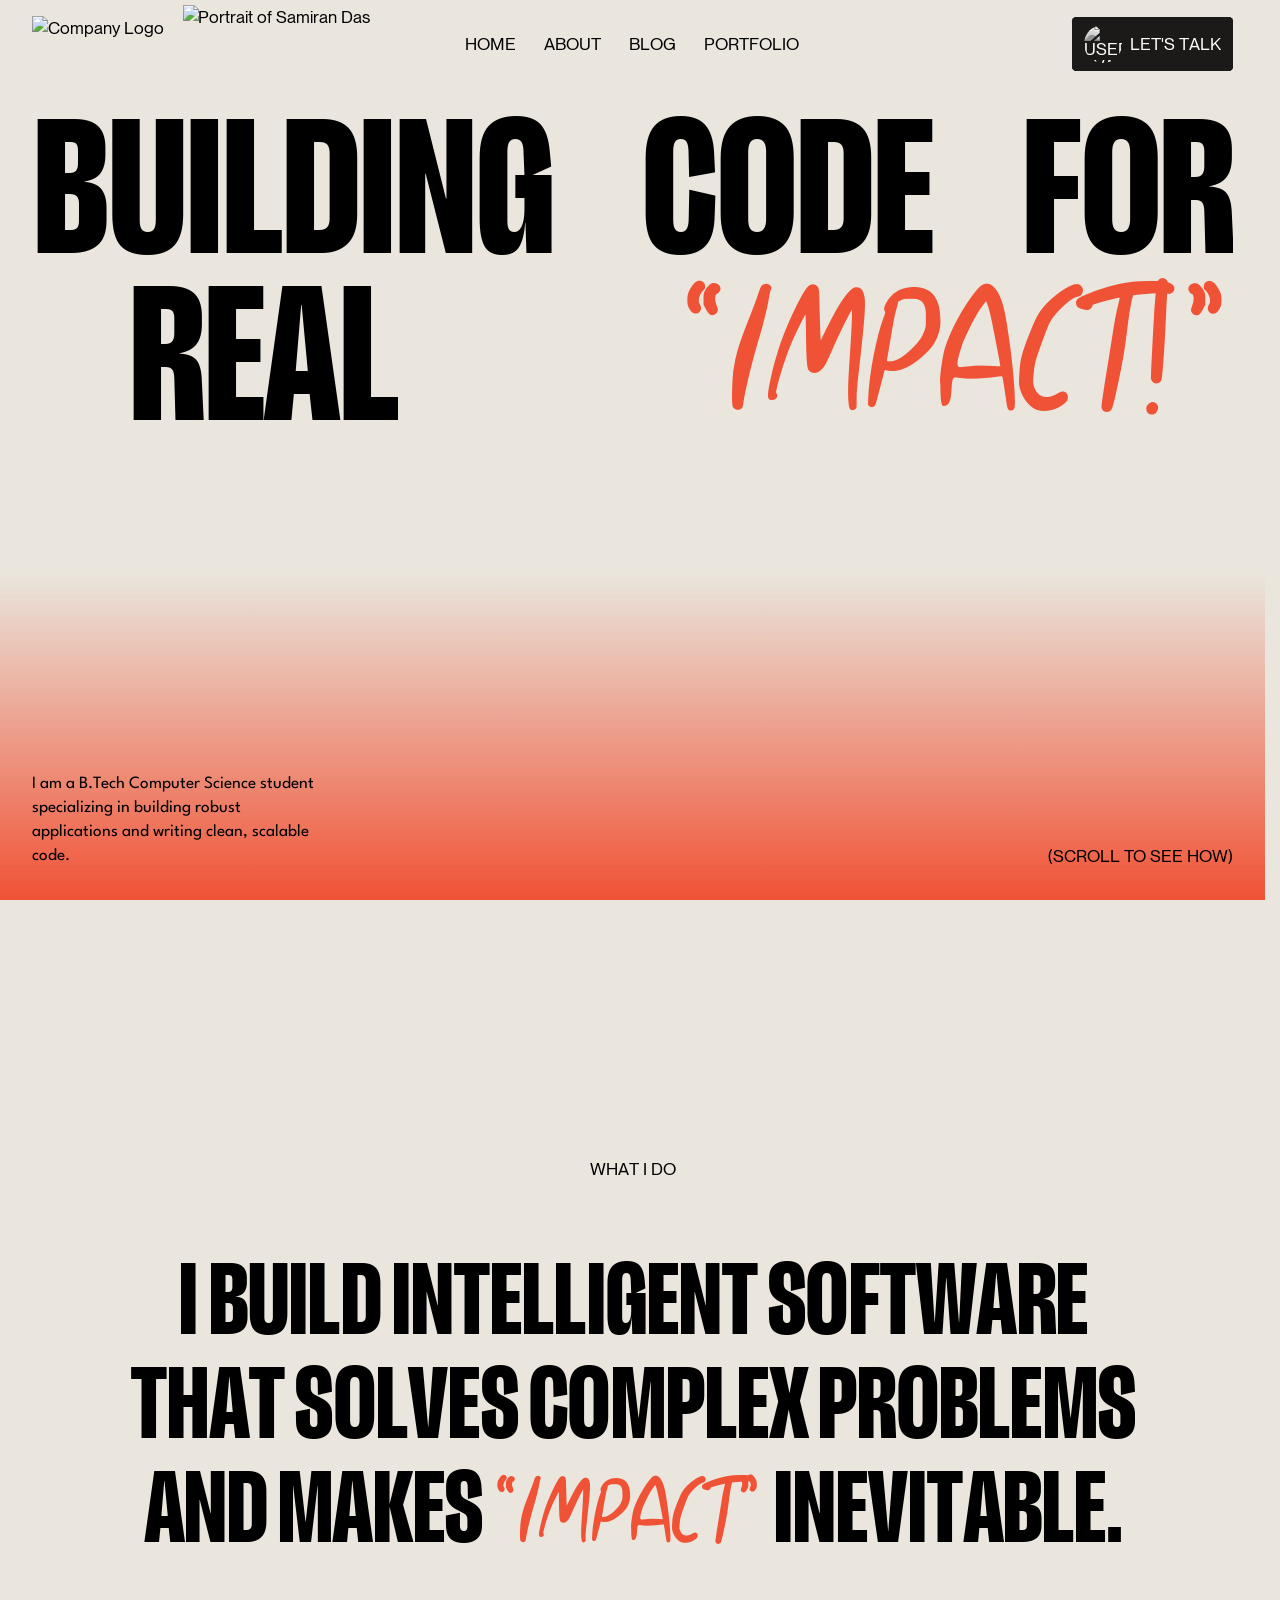
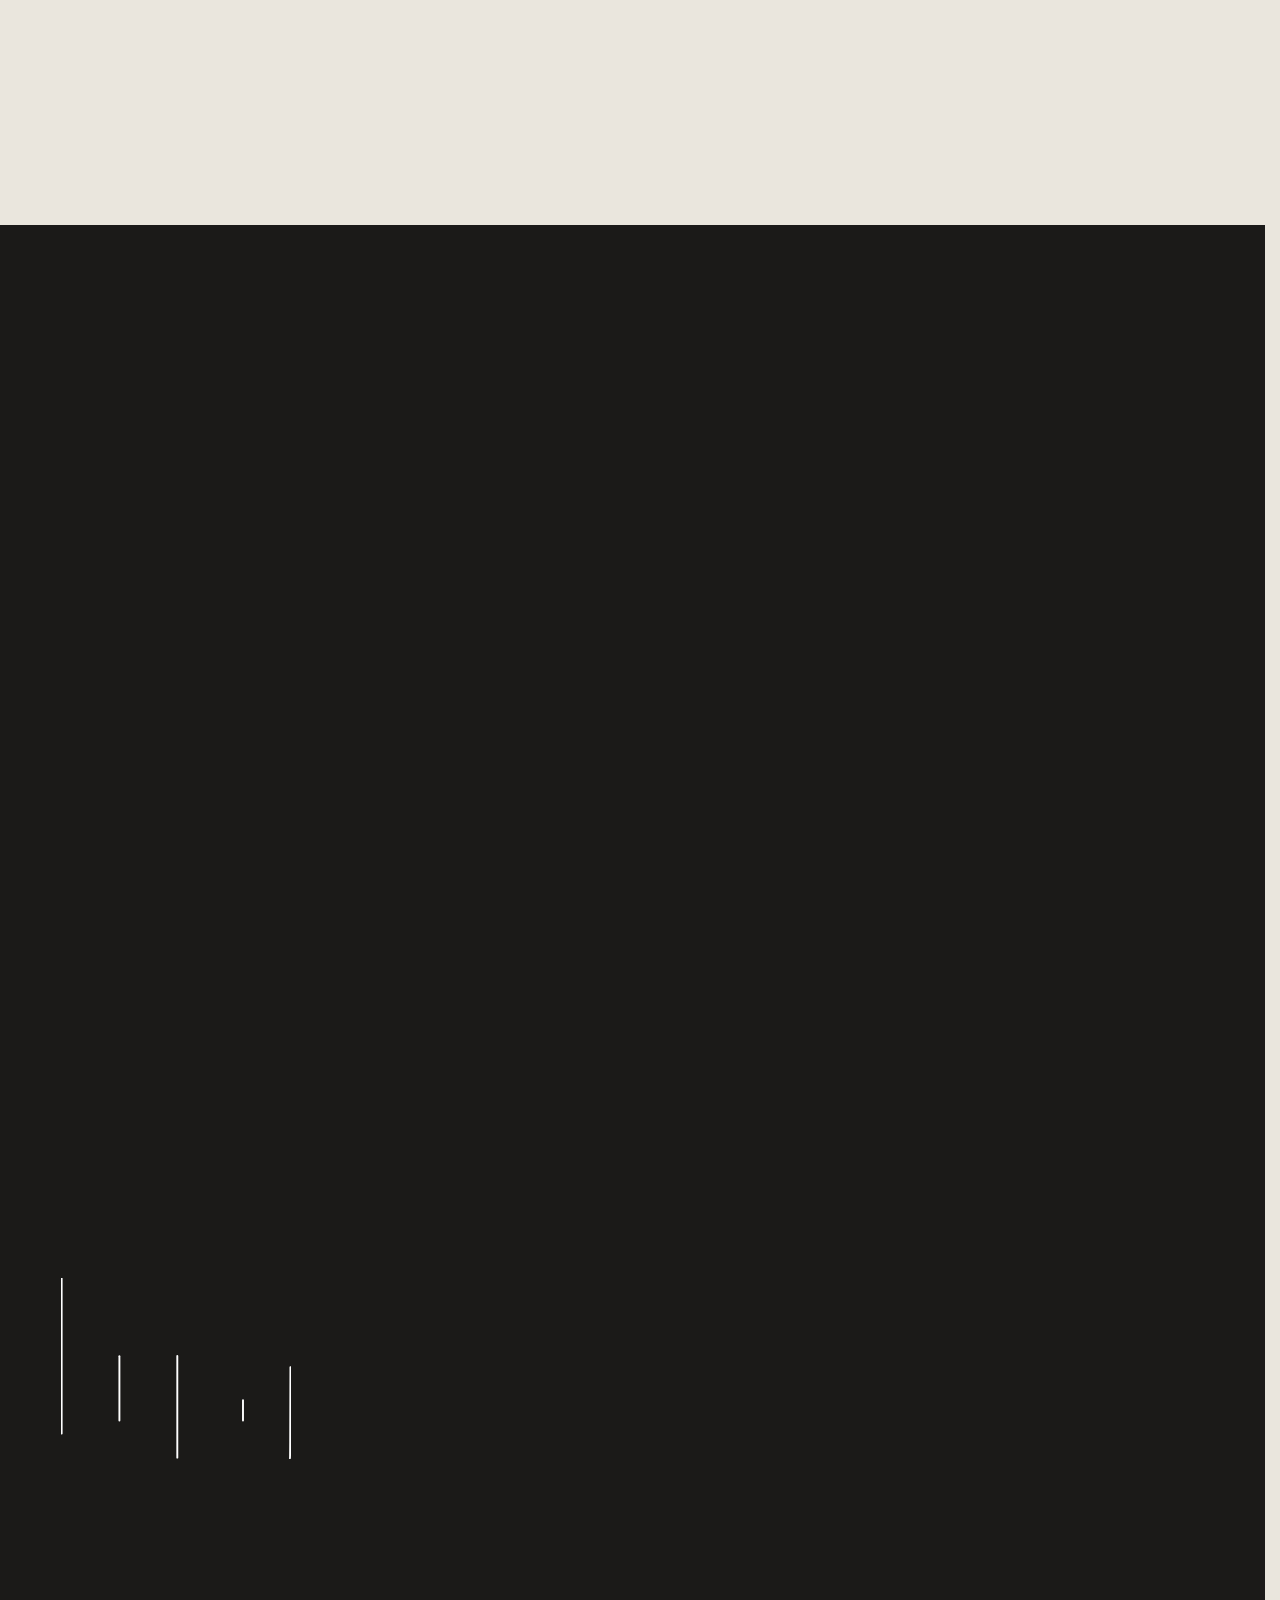
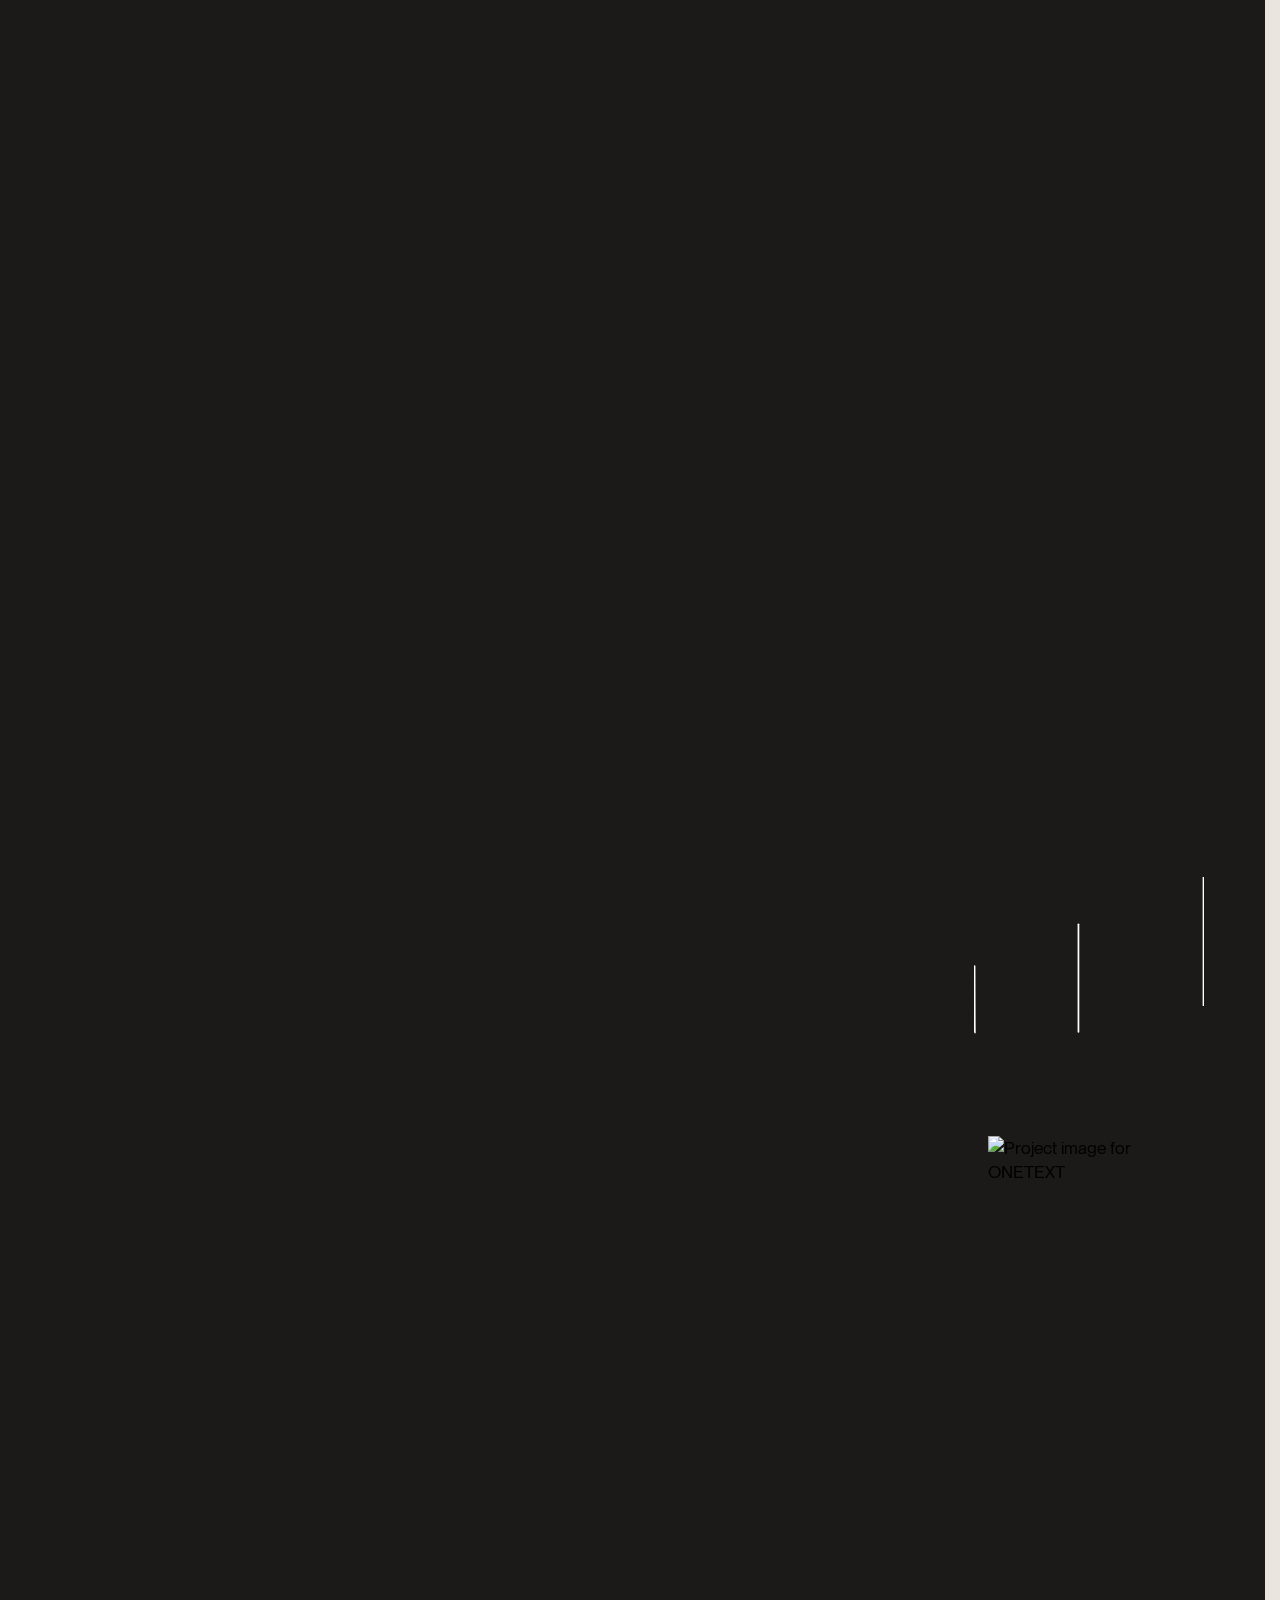
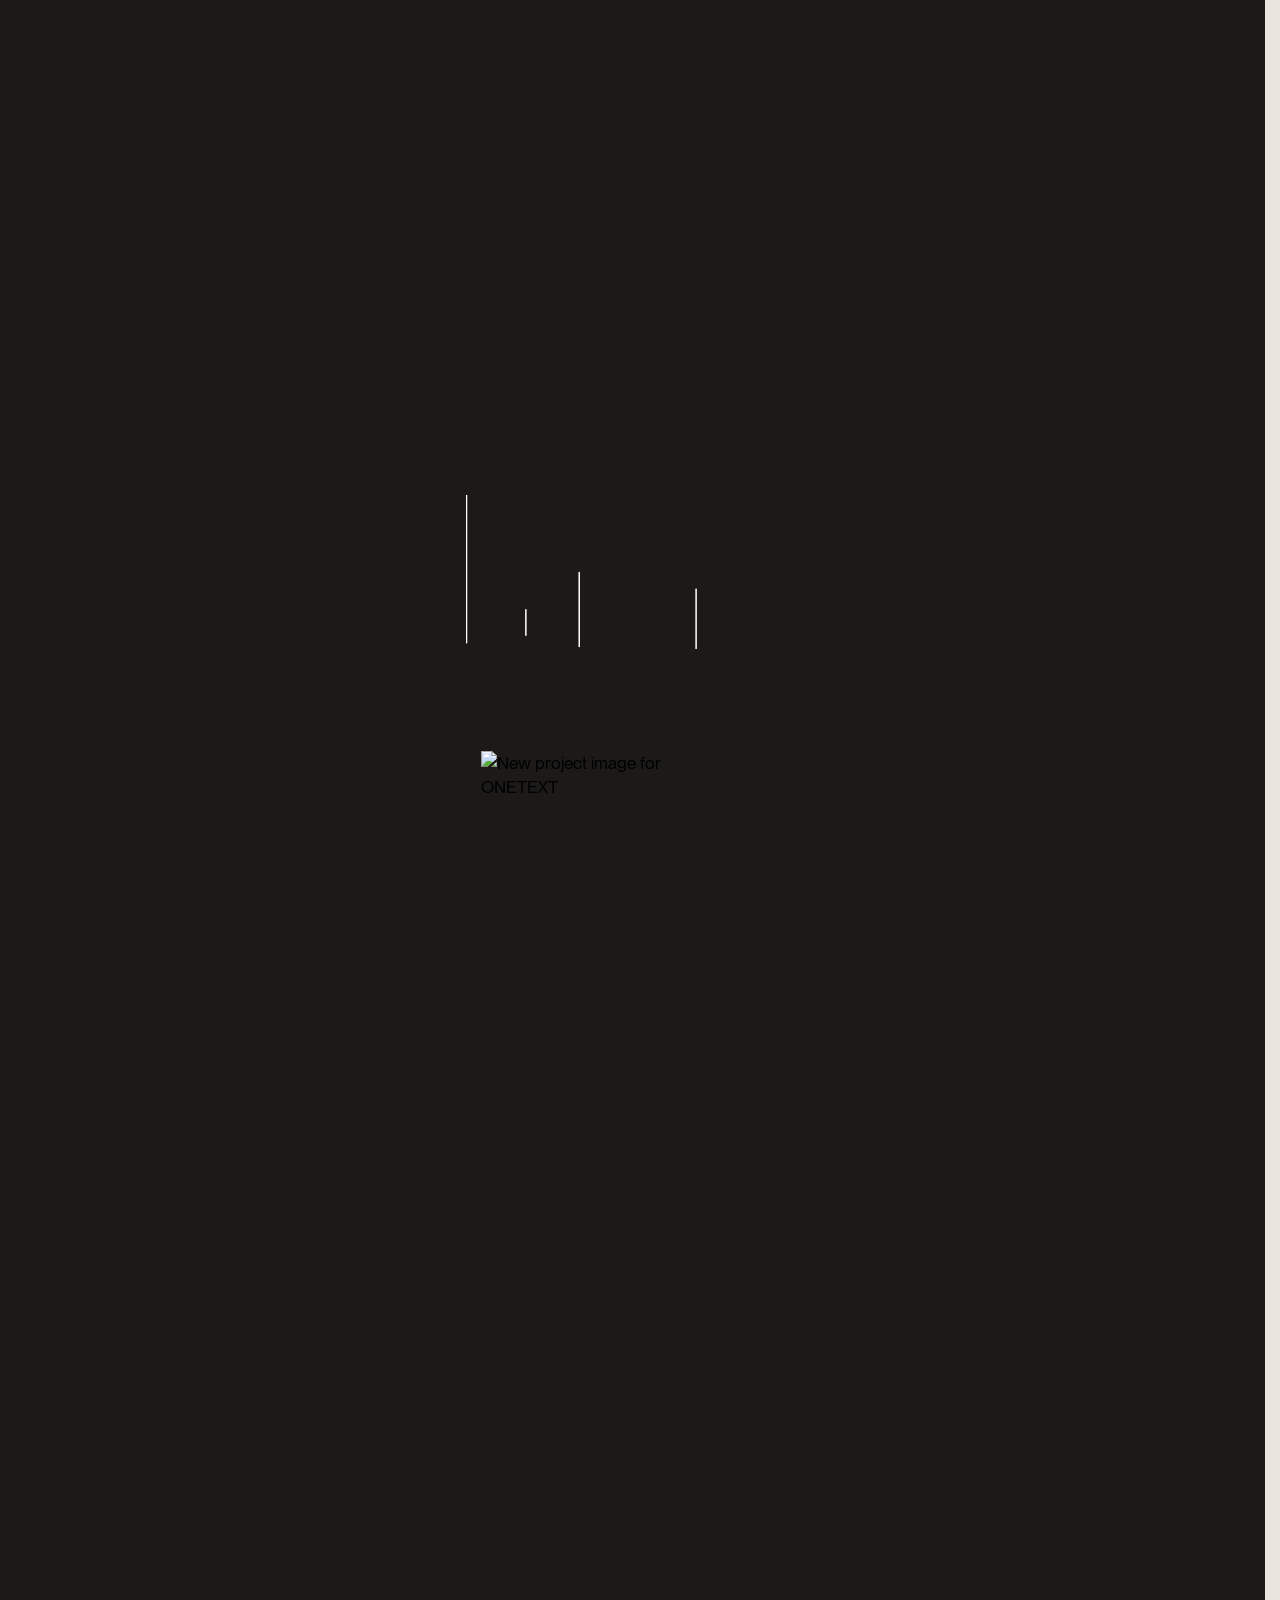
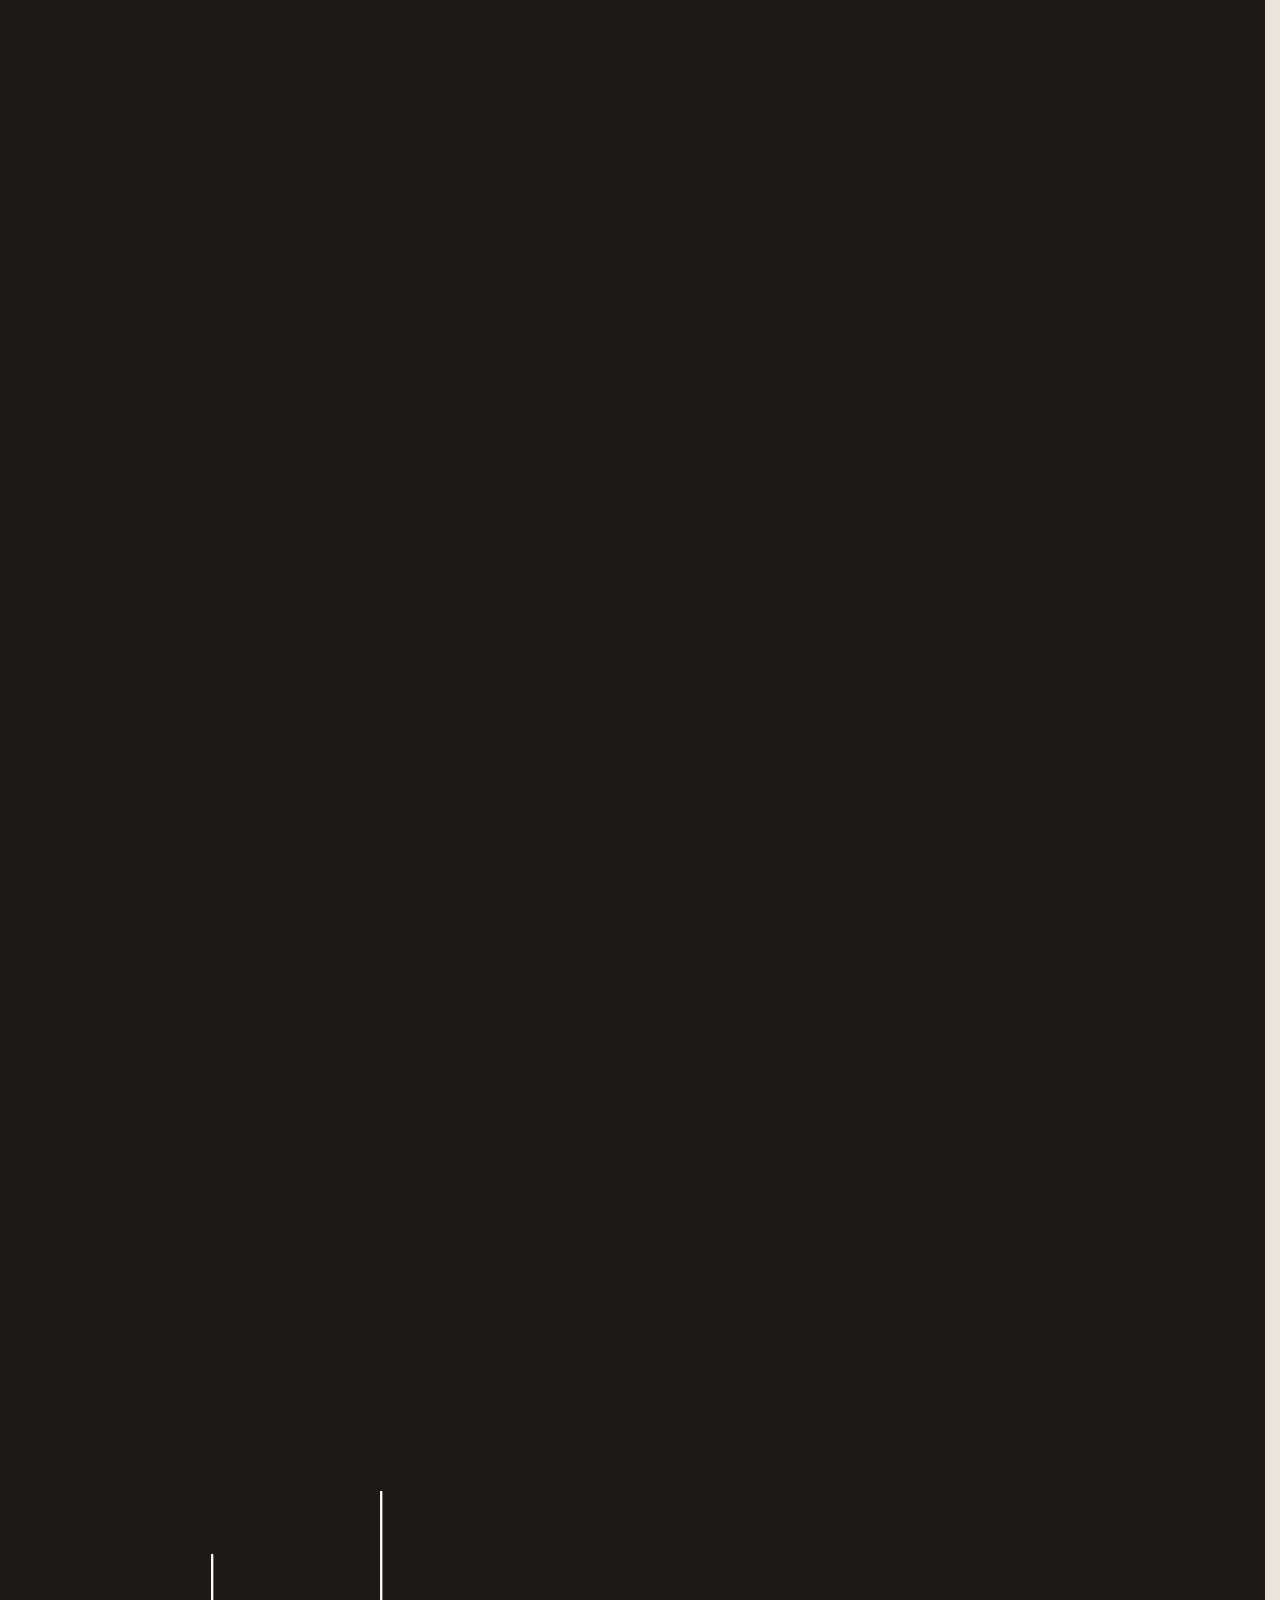
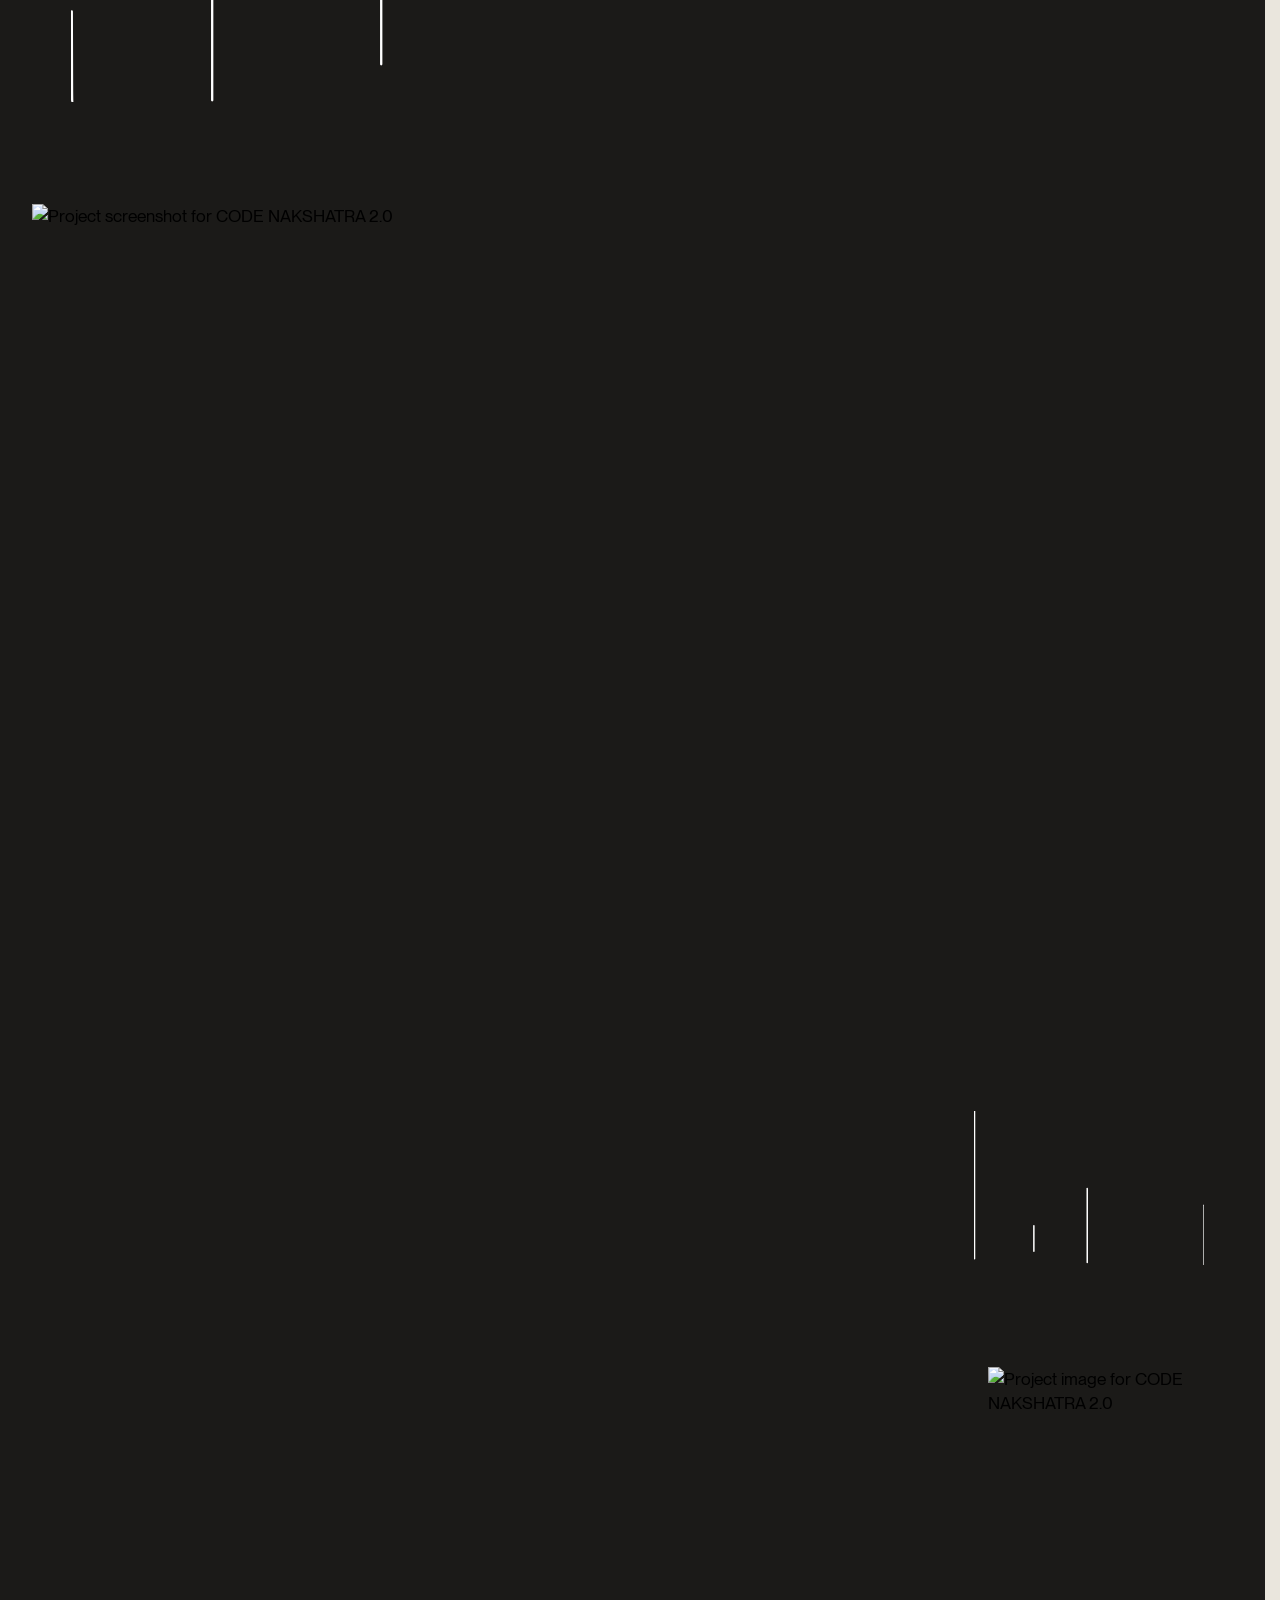
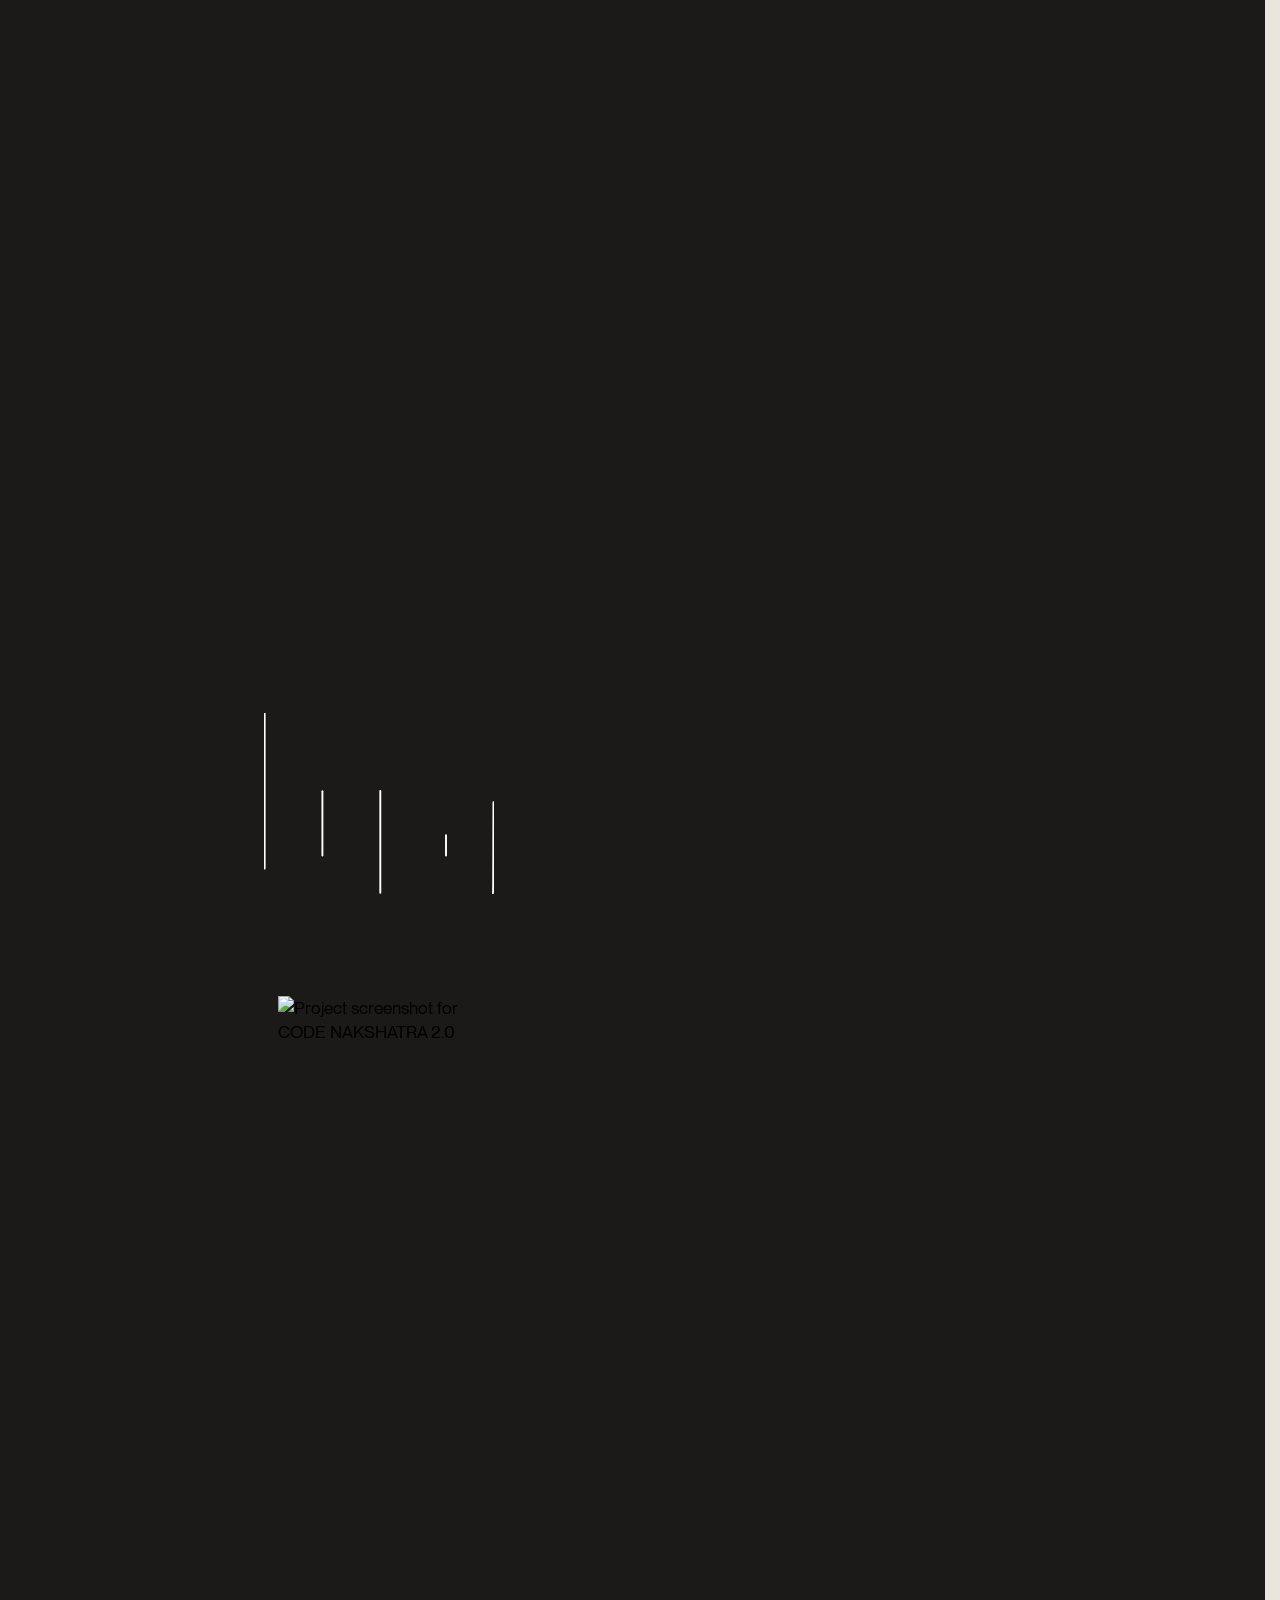
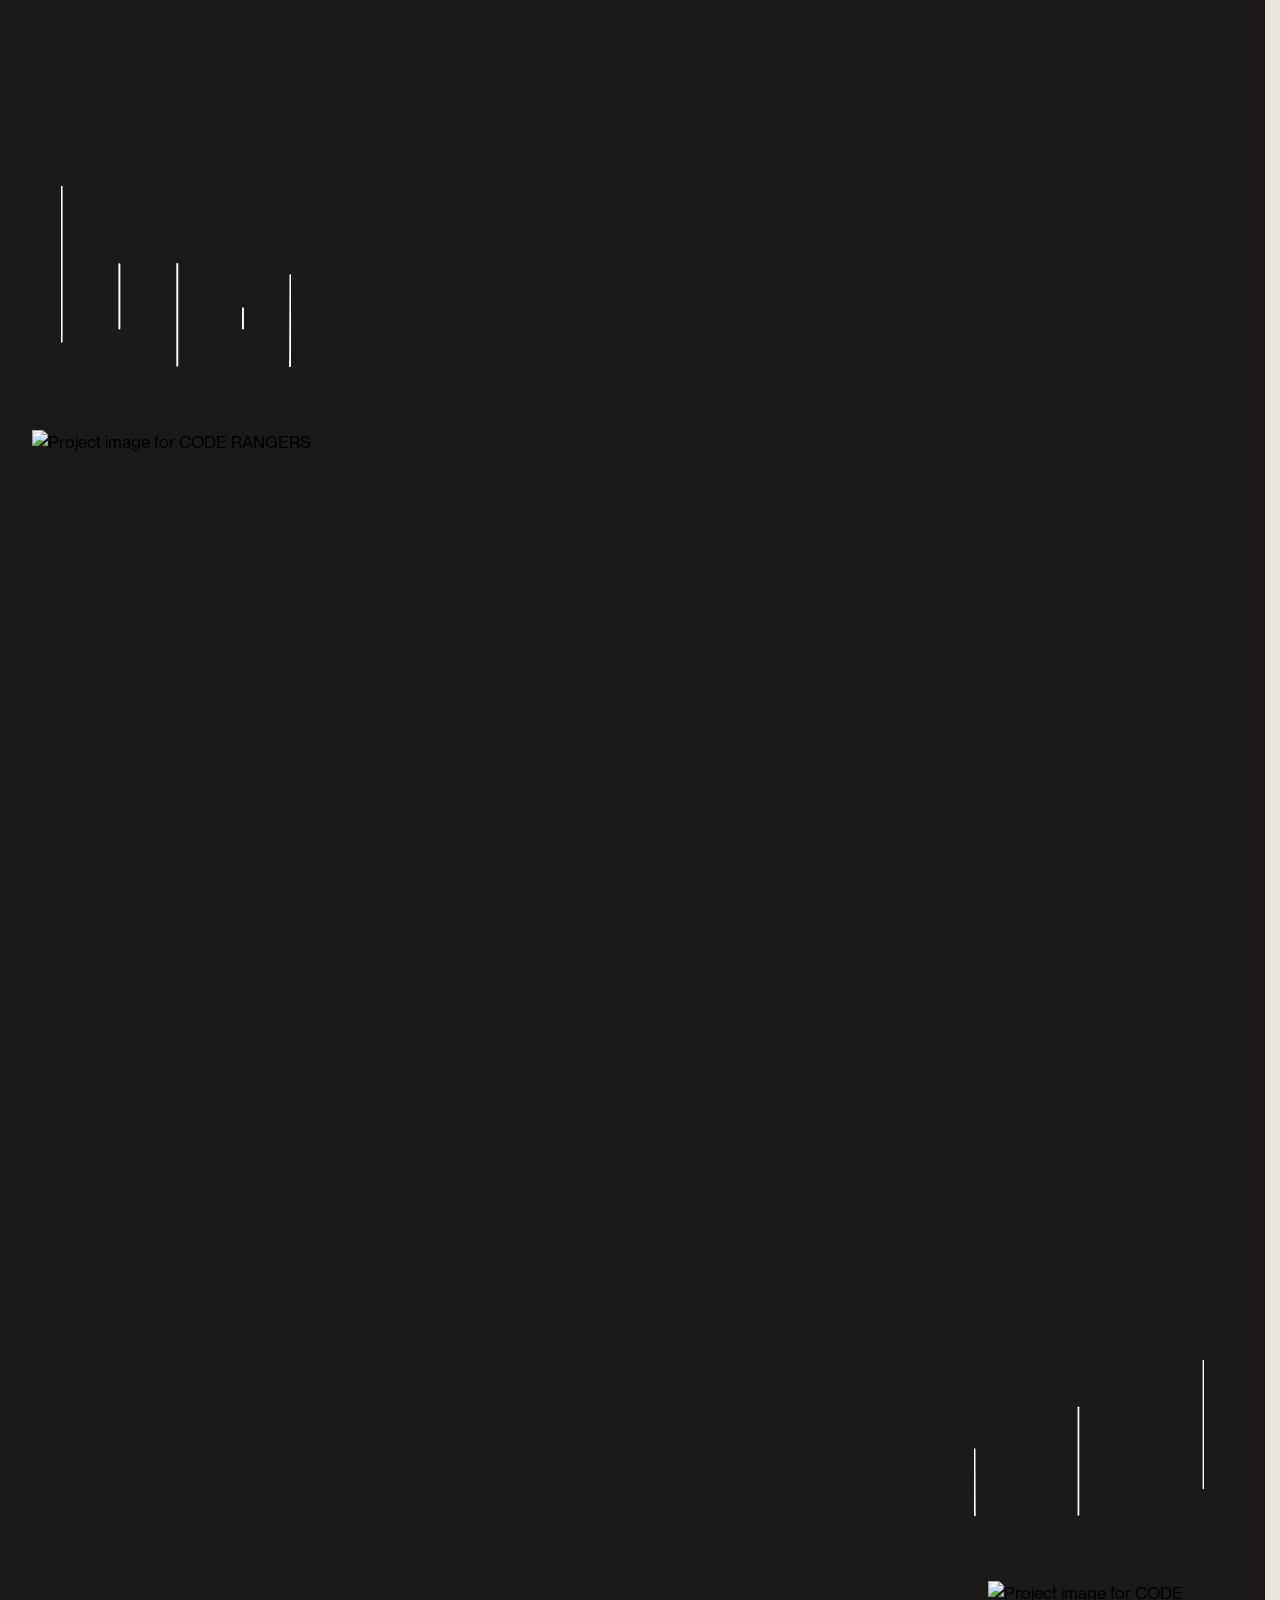
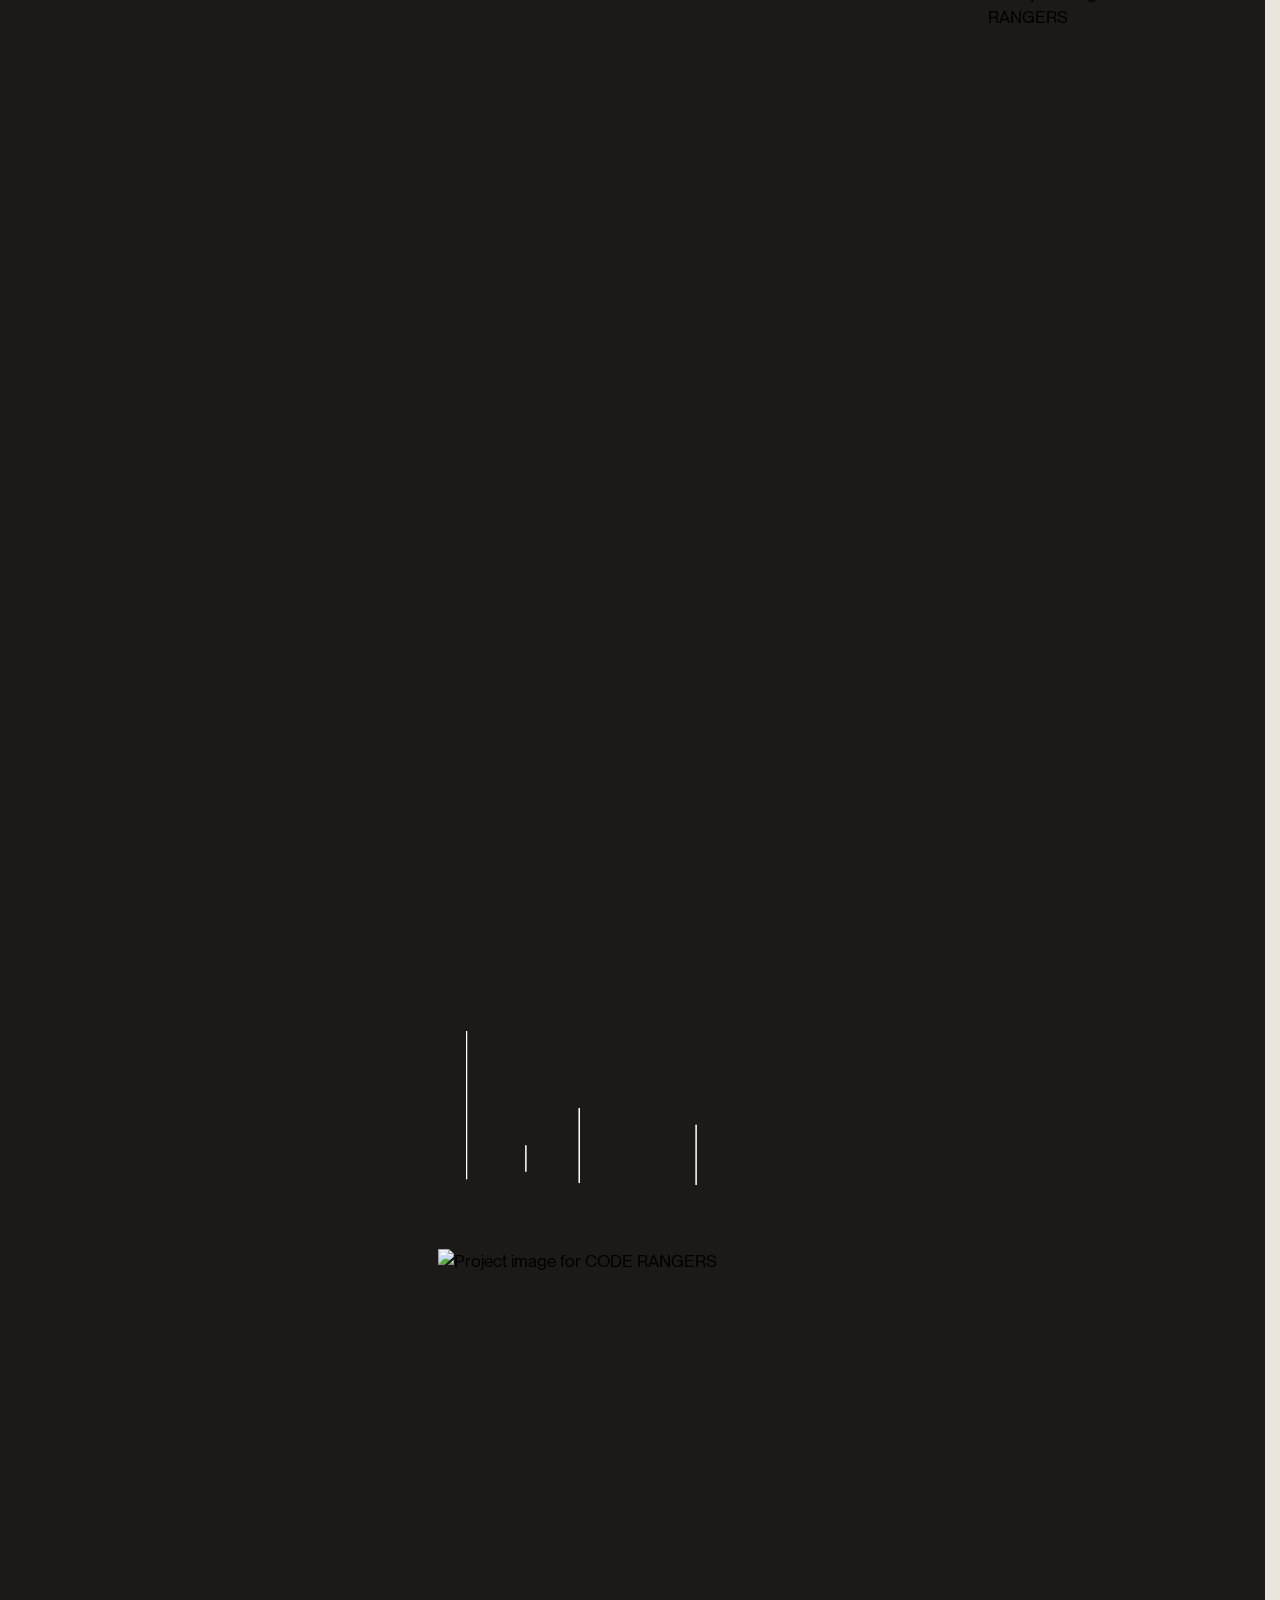
==== commit 999a63a2: "the new changes" ====
--- a/index.html
+++ b/index.html
@@ -1,17 +1,25 @@
-<!DOCTYPE html><!--  This site was created in Webflow. https://webflow.com  --><!--  Last Published: Wed Feb 11 2026 20:50:51 GMT+0000 (Coordinated Universal Time)  -->
+<!DOCTYPE html>
+<!--  This site was created in Webflow. https://webflow.com  --><!--  Last Published: Wed Feb 11 2026 20:50:51 GMT+0000 (Coordinated Universal Time)  -->
 <html lang="en">
+
 <head>
   <meta charset="utf-8">
-  <title>Portfolio | Engineering Solutions that Work</title>
-  <meta content="I am a B.Tech Computer Science student focused on building scalable software and solving real-world challenges through code." name="description">
-  <meta content="Bogdan Kolomiyets | Websites that make you feel hired &quot;YES!&quot;" property="og:title">
-  <meta content="I build websites for expertise-led companies that want to look credible, explain their value clearly, and attract better clients." property="og:description">
-  <meta content="https://ik.imagekit.io/logicsync/Untitled%20design.jpg" property="og:image">
-  <meta content="Bogdan Kolomiyets | Websites that make you feel hired &quot;YES!&quot;" property="twitter:title">
-  <meta content="I build websites for expertise-led companies that want to look credible, explain their value clearly, and attract better clients." property="twitter:description">
-  <meta content="https://ik.imagekit.io/logicsync/Untitled%20design.jpg" property="twitter:image">
+  <title>Samiran Das | Engineering Solutions that Work</title>
+  <meta
+    content="I am a B.Tech Computer Science student focused on building scalable software and solving real-world challenges through code."
+    name="description">
+  <meta content="Samiran Das | Engineering Solutions that Work" property="og:title">
+  <meta
+    content="I build modern, high-impact websites for tech communities and projects that value clean design, strong functionality, and real user engagement. Alongside development, I specialize in cybersecurity, bringing a security-first mindset to everything I create."
+    property="og:description">
+  <meta content="https://samirandas.com/og/og-index.jpg" property="og:image">
+  <meta content="Samiran Das | Engineering Solutions that Work" property="twitter:title">
+  <meta
+    content="I build modern, high-impact websites for tech communities and projects that value clean design, strong functionality, and real user engagement. Alongside development, I specialize in cybersecurity, bringing a security-first mindset to everything I create."
+    property="twitter:description">
+  <meta content="https://samirandas.com/og/og-index.jpg" property="twitter:image">
   <meta property="og:type" content="website">
-  <meta property="og:url" content="https://www.bogdankolomiyets.com/">
+  <meta property="og:url" content="https://samirandas.com/">
   <meta content="summary_large_image" name="twitter:card">
   <meta content="width=device-width, initial-scale=1" name="viewport">
   <link rel="canonical" href="index.html">
@@ -19,18 +27,2046 @@
   <link rel="preconnect" href="https://fonts.googleapis.com">
   <link rel="preconnect" href="https://fonts.gstatic.com" crossorigin="">
   <link href="https://fonts.googleapis.com/css2?family=League+Spartan:wght@400;700&display=swap" rel="stylesheet">
-  <link rel="preload" href="assets/Lektorat-CondensedExtrabold-DSk2XJWP.woff2" as="font" type="font/woff2" crossorigin="">
-  <style>h1,h2{font-weight:700;margin-bottom:10px}h2{font-size:32px;line-height:36px;margin-top:20px}.w-layout-vflex{flex-direction:column;align-items:flex-start;display:flex}h2{font-family:var(--_typography---font--font-display);font-size:var(--_typography---font-size--h2);line-height:1.2;font-weight:var(--_typography---font-weight--extra-bold);margin-top:0;margin-bottom:0}.heading-style-h1{font-family:var(--_typography---font--font-display);font-size:var(--_typography---font-size--h1);line-height:var(--_typography---line-height--h1);font-weight:var(--_typography---font-weight--extra-bold);letter-spacing:var(--_typography---letter-spacing--tight);position:relative}.text-style-allcaps{text-transform:uppercase}.text-align-center{text-align:center}.section-sub-title{text-transform:uppercase}.intro_title-wrapper{grid-column-gap:var(--_spacing-size---main--space-lg);grid-row-gap:var(--_spacing-size---main--space-lg);justify-content:flex-start;align-items:center;padding-left:5vw;padding-right:5vw}@media screen and (max-width:767px){h1{font-size:2.5rem}h2{font-size:2rem}.hero_image{object-position:50% 100%;height:70%;transform:translate(-51%)}.hero_title-line1,.hero_title-line2{display:contents}.hero_title.u-text-style-trim{grid-column-gap:0px;grid-row-gap:0px;flex-flow:wrap;grid-template-rows:auto auto;grid-template-columns:1fr 1fr;grid-auto-columns:1fr;font-size:clamp(5.5rem,12vw,8rem);display:block}}[text-split]{will-change:transform}html{font-family:sans-serif;-ms-text-size-adjust:100%;-webkit-text-size-adjust:100%}body{margin:0}aside,main,nav,section{display:block}video{display:inline-block;vertical-align:baseline}a{background-color:transparent}h1{font-size:2em;margin:.67em 0}img{border:0}svg:not(:root){overflow:hidden}button{color:inherit;font:inherit;margin:0}button{overflow:visible}button{text-transform:none}button{-webkit-appearance:button}button::-moz-focus-inner{border:0;padding:0}*{-webkit-box-sizing:border-box;-moz-box-sizing:border-box;box-sizing:border-box}html{height:100%}body{margin:0;min-height:100%;background-color:#fff;font-family:Arial,sans-serif;font-size:14px;line-height:20px;color:#333}img{max-width:100%;vertical-align:middle;display:inline-block}.w-inline-block{max-width:100%;display:inline-block}h1{font-weight:700;margin-bottom:10px}h1{font-size:38px;line-height:44px;margin-top:20px}p{margin-top:0;margin-bottom:10px}ul{margin-top:0;margin-bottom:10px;padding-left:40px}button{border:0;-webkit-appearance:button}.w-nav{position:relative;background:#ddd;z-index:1000}.w-nav:after,.w-nav:before{content:" ";display:table;grid-column-start:1;grid-row-start:1;grid-column-end:2;grid-row-end:2}.w-nav:after{clear:both}.w-nav-brand{position:relative;float:left;text-decoration:none;color:#333}.w-nav-menu{position:relative;float:right}@media screen and (max-width:767px){.w-nav-brand{padding-left:10px}}:root{--background-color--background-primary:var(--base-color-brand--brand-lightest);--_typography---font--font-body:"PP Neue Montreal",Arial,sans-serif;--_typography---font-size--text-main:clamp(1 * 1rem, ((1 - ((1.125 - 1) / (120 - 20) * 20)) * 1rem + ((1.125 - 1) / (120 - 20)) * 100vw), 1.125 * 1rem);--_typography---line-height--body:1.4;--_typography---font-weight--regular:400;--_typography---letter-spacing--normal:0em;--_typography---font--font-display:Lektorat,Impact,sans-serif;--_typography---font-size--h1:clamp(3 * 1rem, ((3 - ((7.125 - 3) / (120 - 20) * 20)) * 1rem + ((7.125 - 3) / (120 - 20)) * 100vw), 7.125 * 1rem);--_typography---font-weight--extra-bold:800;--_typography---letter-spacing--tight:-.02em;--_typography---font-size--h2:clamp(2.25 * 1rem, ((2.25 - ((4 - 2.25) / (90 - 20) * 20)) * 1rem + ((4 - 2.25) / (90 - 20)) * 100vw), 4 * 1rem);--_typography---font-size--h3:clamp(1.725 * 1rem, ((1.725 - ((2.5 - 1.725) / (120 - 20) * 20)) * 1rem + ((2.5 - 1.725) / (120 - 20)) * 100vw), 2.5 * 1rem);--link-color--link-primary:var(--base-color-neutral--black);--_spacing-size---main--space-md:var(--_spacing-size---base--spacing-6);--text-color--text-alternate:var(--base-color-neutral--white);--text-color--text-primary:var(--base-color-neutral--black);--text-color--text-secondary:#747474;--background-color--background-success:var(--base-color-system--success-green);--text-color--text-success:var(--base-color-system--success-green-dark);--_typography---line-height--h1:1.05;--_spacing-size---main--space-sm:var(--_spacing-size---base--spacing-4);--border-color--border-primary:var(--base-color-neutral--black);--background-color--background-alternate:var(--base-color-neutral--white);--background-color--background-secondary:var(--base-color-neutral--neutral-darker);--background-color--background-brand:var(--base-color-brand--brand);--background-color--background-error:var(--base-color-system--error-red);--text-color--text-error:var(--base-color-system--error-red-dark);--border-color--border-alternate:var(--base-color-neutral--white);--_spacing-size---main--space-2xl:var(--_spacing-size---base--spacing-12);--_spacing-size---main--space-lg:var(--_spacing-size---base--spacing-8);--background-color--background-warning:var(--base-color-system--warning-yellow);--text-color--text-warning:var(--base-color-system--warning-yellow-dark);--_spacing-size---navbar-height:5.375rem;--link-color--link-alternate:var(--base-color-neutral--white);--base-color-brand--brand:#f05235;--_typography---font-size--h0:clamp(6 * 1rem, ((6 - ((14 - 6) / (120 - 20) * 20)) * 1rem + ((14 - 6) / (120 - 20)) * 100vw), 14 * 1rem);--_spacing-size---main--space-xl:var(--_spacing-size---base--spacing-10);--_typography---font--font-accent:"Tentang Nanti One","Palatino Linotype",sans-serif;--_typography---letter-spacing--wide:.02em;--_spacing-size---main--space-2xs:var(--_spacing-size---base--spacing-2);--_spacing-size---main--space-xs:var(--_spacing-size---base--spacing-3);--_typography---line-height--regular:1;--base-color-neutral--neutral-darker:#1b1a18;--base-color-neutral--white:#fff;--_typography---font-size--full-screen:clamp(3rem, 13vw, 15rem);--base-color-neutral--black:#000;--_typography---font-size--h4:clamp(1.25 * 1rem, ((1.25 - ((1.5 - 1.25) / (120 - 20) * 20)) * 1rem + ((1.5 - 1.25) / (120 - 20)) * 100vw), 1.5 * 1rem);--_spacing-size---base--spacing-1:.25rem;--_spacing-size---base--spacing-2:.5rem;--base-color-brand--brand-lightest:#eae6dd;--_spacing-size---base--spacing-3:.75rem;--base-color-brand--brand-light:#ffd880;--_spacing-size---base--spacing-4:1rem;--_spacing-size---base--spacing-5:1.5rem;--_spacing-size---base--spacing-6:2rem;--_typography---font-size--display:clamp(6.5 * 1rem, ((6.5 - ((20 - 6.5) / (120 - 32) * 32)) * 1rem + ((20 - 6.5) / (120 - 32)) * 100vw), 20 * 1rem);--_spacing-size---base--spacing-7:3rem;--_spacing-size---base--spacing-8:4rem;--_spacing-size---base--spacing-9:6rem;--_spacing-size---base--spacing-10:8rem;--_spacing-size---base--spacing-11:12rem;--_spacing-size---base--spacing-12:16rem;--base-color-system--success-green:#cef5ca;--base-color-system--success-green-dark:#114e0b;--base-color-system--warning-yellow:#fcf8d8;--base-color-system--warning-yellow-dark:#5e5515;--base-color-system--error-red:#f8e4e4;--base-color-system--error-red-dark:#3b0b0b;--base-color-system--focus-state:#2d62ff;--border-color--border-brand:var(--base-color-brand--brand);--link-color--link-brand:var(--base-color-brand--brand)}.w-layout-hflex{flex-direction:row;align-items:flex-start;display:flex}.w-checkbox:before{content:" ";grid-area:1/1/2/2;display:table}.w-checkbox:after{content:" ";clear:both;grid-area:1/1/2/2;display:table}body{background-color:var(--background-color--background-primary);font-family:var(--_typography---font--font-body);color:#000;font-size:var(--_typography---font-size--text-main);line-height:var(--_typography---line-height--body);font-weight:var(--_typography---font-weight--regular);letter-spacing:var(--_typography---letter-spacing--normal)}h1{font-family:var(--_typography---font--font-display);font-size:var(--_typography---font-size--h1);line-height:1.05;font-weight:var(--_typography---font-weight--extra-bold);letter-spacing:var(--_typography---letter-spacing--tight);margin-top:0;margin-bottom:0}p{font-family:var(--_typography---font--font-body);margin-bottom:0}a{font-family:var(--_typography---font--font-body);color:var(--link-color--link-primary)}ul{font-family:var(--_typography---font--font-body);margin-top:0;margin-bottom:0;padding-left:1.5rem}img{object-fit:cover;width:100%;height:100%;display:inline-block}.padding-global{padding-right:var(--_spacing-size---main--space-md);padding-left:var(--_spacing-size---main--space-md);flex:1;justify-content:space-between;align-items:stretch;display:flex}.page-wrapper{overflow:clip}.container-large{flex:1;width:100%;max-width:120rem;margin-left:auto;margin-right:auto}.nav_component{z-index:1000;height:var(--_spacing-size---navbar-height);padding-top:var(--_spacing-size---main--space-sm);padding-bottom:var(--_spacing-size---main--space-sm);will-change:transform;background-color:#0000;width:100%;position:absolute;inset:0% 0% auto;overflow:hidden;transform:translate(0)}.nav_container{flex-direction:row;justify-content:space-between;align-items:center;width:100%;max-width:120rem;margin-left:auto;margin-right:auto;display:flex}.nav_brand{justify-content:center;align-items:center;display:inline-flex;overflow:clip}.nav_brand.w--current{aspect-ratio:1;color:var(--link-color--link-alternate);object-fit:cover;width:2.375rem;height:2.375rem;padding-left:0;padding-right:0}.nav_logo{color:var(--link-color--link-primary);height:2.375rem}.nav_logo.is-white{color:var(--link-color--link-alternate)}.section_hero{position:relative}.hero_content-wrapper{padding-top:var(--_spacing-size---main--space-md);padding-bottom:var(--_spacing-size---main--space-md);grid-column-gap:var(--_spacing-size---main--space-lg);grid-row-gap:var(--_spacing-size---main--space-lg);height:calc(100svh - var(--_spacing-size---navbar-height));flex-flow:column;justify-content:space-between;align-items:center;display:flex}.hero_gradient{z-index:20;background-image:linear-gradient(0deg,var(--base-color-brand--brand),#0000);width:100%;height:40%;position:absolute;inset:auto 0% 0%}.hero_image{z-index:10;object-fit:contain;object-position:50% 100%;width:auto;height:90%;position:absolute;inset:auto 0% 0% 50%;overflow:hidden;transform:translate(-60%)}.section_intro{z-index:1;background-color:var(--background-color--background-primary);min-height:100svh;position:relative}.hero_sticky-wrapper{will-change:transform;height:100svh;position:sticky;top:0}.hero_description-wrapper{width:100%}.hero_description-wrapper.grid-12{z-index:30;position:relative}.grid-12{grid-column-gap:1rem;grid-row-gap:1rem;grid-template-rows:auto;grid-template-columns:1fr 1fr 1fr 1fr 1fr 1fr 1fr 1fr 1fr 1fr 1fr 1fr;grid-auto-columns:1fr;display:grid}.hero_title-wrapper{width:100%}.hero_title-line1{justify-content:space-between;align-items:flex-start;width:100%;display:flex}.hero_title-line2{justify-content:space-between;align-items:center;width:100%;display:flex}.hero_title{text-transform:uppercase;flex-flow:column;font-size:clamp(3rem,13vw,15rem);line-height:.95;display:flex}.hero_title.u-text-style-trim{will-change:transform}.intro_content-wrapper{padding-top:var(--_spacing-size---main--space-2xl);padding-bottom:var(--_spacing-size---main--space-2xl);grid-column-gap:var(--_spacing-size---main--space-xl);grid-row-gap:var(--_spacing-size---main--space-xl);flex-flow:column;justify-content:flex-start;align-items:center;display:flex}.text-style-accent{font-family:var(--_typography---font--font-accent);color:var(--base-color-brand--brand);font-weight:var(--_typography---font-weight--regular);letter-spacing:var(--_typography---letter-spacing--wide);position:relative;top:.05em}.nav-floating{z-index:999;will-change:transform;position:fixed;inset:0% 0% auto}.nav-floating_content-wrapper{padding-top:var(--_spacing-size---main--space-sm);padding-bottom:var(--_spacing-size---main--space-sm);justify-content:space-between;align-items:center;width:100%}.nav-floating_content-wrapper.grid-12{z-index:999;position:relative;transform:translateY(-100%)}.nav-floating_logo-wrapper{padding-top:var(--_spacing-size---main--space-2xs);padding-right:var(--_spacing-size---main--space-2xs);padding-bottom:var(--_spacing-size---main--space-2xs);padding-left:var(--_spacing-size---main--space-2xs);background-color:var(--background-color--background-secondary);margin:calc(-1 * var(--_spacing-size---main--space-2xs));border-radius:4px;position:relative;overflow:clip}.nav-floating_button-wrapper{grid-row-gap:.25rem;justify-content:flex-start;align-items:center}.btn-animate-chars{padding-top:var(--_spacing-size---main--space-sm);padding-right:var(--_spacing-size---main--space-xs);padding-bottom:var(--_spacing-size---main--space-sm);padding-left:var(--_spacing-size---main--space-xs);grid-column-gap:var(--_spacing-size---main--space-2xs);grid-row-gap:var(--_spacing-size---main--space-2xs);color:var(--link-color--link-alternate);text-transform:uppercase;border-radius:.25em;flex-grow:1;justify-content:center;align-items:center;max-width:15em;height:3.375rem;line-height:1;text-decoration:none;display:flex;position:relative}.btn-animate-chars.is-nav-link{grid-column-gap:1rem;grid-row-gap:1rem;color:var(--link-color--link-primary);grid-template-rows:auto auto;grid-template-columns:1fr 1fr;grid-auto-columns:1fr;display:inline-flex}.btn-animate-chars.hide-tablet{background-color:var(--background-color--background-secondary);color:var(--link-color--link-alternate);height:3.375rem}.btn-animate-chars.is-footer-link{color:var(--text-color--text-primary);text-transform:none;flex:0 auto;justify-content:flex-start;align-items:center;width:auto;height:auto;padding:0}.btn-animate-chars.is-menu{font-family:var(--_typography---font--font-display);color:var(--link-color--link-primary);font-size:var(--_typography---font-size--h1);line-height:var(--_typography---line-height--regular);font-weight:var(--_typography---font-weight--extra-bold);height:1em}.btn-animate-chars__bg{background-color:var(--background-color--background-secondary);border-radius:.25em;position:absolute;inset:0}.btn-animate-chars__text{line-height:var(--_typography---line-height--body);white-space:nowrap}.loading__numbers{color:var(--text-color--text-alternate);flex-flow:row;align-items:flex-start;font-size:calc(10vw + 10vh);display:flex;position:absolute;bottom:.1em;left:.23em}.loading__progress{width:1em;height:100%;position:absolute;bottom:0;left:0}.loading-screen{background-color:var(--background-color--background-secondary);width:100%;height:100%;position:absolute;top:0;left:0}.loading__number{text-transform:uppercase;line-height:1;position:relative}.loading__number-group{flex-flow:column;height:1em;display:flex;position:relative;overflow:hidden}.loading__number-wrap{font-family:var(--_typography---font--font-display);font-weight:var(--_typography---font-weight--extra-bold);will-change:transform;flex-flow:column;display:flex;position:relative}.loading__percentage{text-transform:uppercase;will-change:transform;line-height:1;position:relative}.loading__percentage-wrap{font-family:var(--_typography---font--font-display);font-size:.3em;font-weight:var(--_typography---font-weight--extra-bold);flex-flow:column;justify-content:flex-start;margin-top:.375em;display:flex;overflow:hidden}.loading__progress-inner{background-color:var(--base-color-brand--brand);transform-origin:bottom;width:100%;height:100%;position:absolute;top:0;left:0}.loading-container{z-index:9999;position:fixed;inset:0;overflow:hidden}.image_button{width:2.375rem;height:2.375rem;border-radius:50%;object-fit:cover}.hero_description{overflow:hidden}.yes-svg-template{z-index:5}.spacer-nav{height:var(--_spacing-size---navbar-height)}.selected-projects_dynamic-element-wrapper{text-align:center;grid-area:1/1;justify-self:center;width:-moz-fit-content;width:fit-content;max-width:100%;position:relative;overflow:visible}.bold-nav-full__hamburger{color:var(--base-color-neutral--white);background-color:#0000;justify-content:center;align-items:center;width:3em;height:3em;display:flex;position:relative;overflow:hidden}.bold-nav__word{position:relative}.bold-nav-full{z-index:998;height:100vh;position:fixed;inset:0}.bold-nav-full__tile{background-color:var(--base-color-brand--brand);flex-flow:column;justify-content:center;align-items:center;width:100%;height:100%;display:flex;position:absolute;top:0;left:0}.bold-nav__bottom{justify-content:space-between;align-items:center;width:100%;padding:2rem;display:flex;position:absolute;bottom:0;left:0}.bold-nav-full__hamburger-bar{background-color:currentColor;width:2em;height:.125em;position:absolute}.nav_menu_button_wrapper{display:none}.bunny-lightbox-player__toggle-playpause{width:1.5em;height:1.5em}.bunny-lightbox-player__timeline-progress{background-color:#ff4c24;border-radius:1em;width:100%;height:100%;position:absolute;transform:translate(-100%)}.bunny-lightbox-player__big-btn{-webkit-backdrop-filter:blur(1em);backdrop-filter:blur(1em);background-color:#64646433;border:1px solid #ffffff1a;border-radius:50%;justify-content:center;align-items:center;width:6em;height:6em;padding:2em;display:flex;position:relative}.bunny-lightbox-player__timeline-handle{background-color:#ff4c24;border-radius:1em;width:1em;height:1em;position:absolute;top:50%;transform:translate(-50%,-50%) scale(0)}.bunny-lightbox-player__timeline-buffered{opacity:.2;background-color:#fff;border-radius:1em;width:100%;height:100%;position:absolute;transform:translate(-100%)}.bunny-lightbox-player__placeholder{object-fit:cover;width:100%;height:100%;position:absolute}.bunny-lightbox-player__fullscreen-shrink-svg{display:none}.bunny-lightbox-player__time{grid-column-gap:.125em;grid-row-gap:.125em;flex:none;justify-content:center;align-items:center;width:5.75em;display:flex}.bunny-lightbox-player__interface-fade{opacity:.5;background-image:linear-gradient(#0000,#000);width:100%;height:25%;position:absolute;bottom:0}.bunny-lightbox-player__dark{opacity:.1;background-color:#000;width:100%;height:100%;position:absolute}.bunny-lightbox-player__timeline{flex:1;align-items:center;height:1em;margin-left:.5em;margin-right:.5em;display:flex;position:relative}.bunny-lightbox{z-index:9999;justify-content:center;align-items:center;padding:5vw;display:flex;position:fixed;inset:0;overflow:hidden}.bunny-lightbox-player__timeline-bg{background-color:#ffffff26;border-radius:1em;width:100%;height:100%;position:absolute}.bunny-lightbox-player__volume-mute-svg{display:none}.bunny-lightbox__close{z-index:600;border-radius:50%;justify-content:center;align-items:center;width:3em;height:3em;display:flex;position:absolute;top:2.5vw;right:2.5vw}.bunny-lightbox-player__pause-svg{display:none}.bunny-lightbox__close-bar{background-color:currentColor;width:1em;height:.125em;position:absolute;transform:rotate(-45deg)}.bunny-lightbox__close-bar.is--duplicate{transform:rotate(45deg)}.bunny-lightbox__calc{width:100%;height:100%;position:relative}.bunny-lightbox-player__interface-bottom{grid-column-gap:1em;grid-row-gap:1em;justify-content:space-between;align-items:center;width:100%;padding:min(2em,4vw);display:flex;position:relative}.bunny-lightbox-player{color:#fff;isolation:isolate;border-radius:1em;justify-content:center;align-items:center;width:100%;display:flex;position:relative;overflow:hidden;-webkit-mask-image:radial-gradient(#fff,#000);mask-image:radial-gradient(#fff,#000)}.bunny-lightbox-player__toggle-fullscreen{width:1.5em;height:1.5em}.bunny-lightbox-player__video{width:100%;height:100%;padding-bottom:0;padding-right:0;display:block;position:absolute;top:0;left:0}.bunny-lightbox-player__loading{opacity:0;visibility:hidden;background-color:#00000054;justify-content:center;align-items:center;width:100%;height:100%;display:flex;position:absolute}.bunny-lightbox-player__playpause{justify-content:center;align-items:center;width:100%;height:100%;display:flex;position:absolute}.bunny-lightbox-player__before{padding-top:62.5%}.bunny-lightbox__dark{opacity:.95;background-color:#191512;justify-content:center;align-items:center;width:100%;height:100%;display:flex;position:absolute;top:0;left:0}.bunny-lightbox-player__loading-svg{width:6em}.bunny-lightbox-player__toggle-mute{width:1.5em;height:1.5em}.bunny-lightbox-player__interface-btns{grid-column-gap:.5em;grid-row-gap:.5em;align-items:center;display:flex}.bunny-lightbox-player__interface{flex-flow:column;justify-content:flex-end;align-items:baseline;width:100%;height:100%;display:flex;position:absolute}.bunny-lightbox-player__fullscreen-scale-svg,.bunny-lightbox-player__volume-up-svg{display:block}.bunny-lightbox-player__timeline-bar{border-radius:1em;width:100%;height:30%;position:absolute;overflow:hidden}.bunny-lightbox-player__text{white-space:nowrap;margin-bottom:0;font-size:.9375em;line-height:1}.bunny-lightbox-player__text.is--transparent{opacity:.5}@media screen and (max-width:991px){.w-nav[data-collapse=medium] .w-nav-menu{display:none}.hide-tablet{display:none}.nav_container.grid-12{display:flex}.nav_brand.w--current{flex:none;justify-content:center;align-items:center}.hero_gradient{background-image:linear-gradient(0deg,var(--base-color-brand--brand) 10%,#0000)}.hero_image{height:80%;transform:translate(-55%)}.hero_description-wrapper.grid-12{grid-template-columns:1fr 1fr 1fr 1fr 1fr 1fr}.nav-floating_content-wrapper.grid-12{display:flex}.nav_floating-menu_button_wrapper{flex:none;display:block}.bold-nav-full{height:100svh}.bold-nav__bottom{justify-content:center;align-items:center}.nav_menu_button_wrapper{display:block}}@media screen and (max-width:767px){h1{font-size:2.5rem}.hero_image{object-position:50% 100%;height:70%;transform:translate(-51%)}.hero_title-line1,.hero_title-line2{display:contents}.hero_title.u-text-style-trim{grid-column-gap:0px;grid-row-gap:0px;flex-flow:wrap;grid-template-rows:auto auto;grid-template-columns:1fr 1fr;grid-auto-columns:1fr;font-size:clamp(5.5rem,12vw,8rem);display:block}}@media screen and (max-width:479px){.padding-global{padding-right:var(--_spacing-size---main--space-sm);padding-left:var(--_spacing-size---main--space-sm)}.nav_brand{padding:0}.hero_gradient{background-image:linear-gradient(0deg,var(--base-color-brand--brand) 35%,#0000)}.hero_image{object-position:50% 50%;height:60%;transform:translate(-20%)}.hero_description-wrapper.grid-12{flex-flow:column;grid-template-rows:auto auto;grid-auto-flow:column;justify-content:flex-start;align-items:flex-start}.hero_title.u-text-style-trim{font-size:clamp(5rem,10vw,6rem)}.intro_content-wrapper{padding-top:var(--_spacing-size---main--space-xl);padding-bottom:var(--_spacing-size---main--space-xl);grid-column-gap:var(--_spacing-size---main--space-lg);grid-row-gap:var(--_spacing-size---main--space-lg)}}#w-node-_72480443-6153-a92a-d85b-a0620c884e33-9bc330ca{grid-column:span 3/span 3;place-self:end start}#w-node-_56d7a6e2-6a8f-a6c1-3126-bbe70b01c29d-9bc330ca{grid-area:1/10/2/13;place-self:end}#w-node-b8746c17-49f3-e23f-2450-035ccf3f8f4d-9bc330ca{grid-area:1/1/2/4;align-self:center}#w-node-_47234ead-2f65-1b9f-2d30-4cef7bfc2f83-9bc330ca{grid-area:2/10/3/13;align-self:center}#w-node-_54d00f86-95d0-e92f-5c02-e7ecdcc823f7-9bc330ca{grid-area:3/5/4/8;align-self:center}#w-node-a1051b1a-0d31-8ee3-9950-4cdc1afa81f7-9bc330ca{grid-area:1/1/2/5;align-self:center}#w-node-_434b9bfe-a737-3d9e-4e49-9832426ede42-9bc330ca{grid-area:2/10/3/13;align-self:center}#w-node-fdee3776-5e82-4ed1-832e-9a3954450e39-9bc330ca{grid-area:3/3/4/6;align-self:center}#w-node-_1fc4100e-fb2a-79e2-adc5-88207838ee20-9bc330ca{grid-area:1/1/2/4;align-self:center}#w-node-c84b624d-d70e-334d-15ae-2f28e52ad0ce-9bc330ca{grid-area:2/10/3/13;align-self:center}#w-node-_1dbb6a05-84ee-bbbe-eb9e-d798b5b4a292-9bc330ca{grid-area:3/5/4/8;align-self:center}#w-node-_75e8a085-41ba-caea-f4f8-9f2edab746ec-9bc330ca{grid-area:1/1/2/4;align-self:end}#w-node-_14ff6da5-e54e-1d62-7b73-f54fb031ac7a-9bc330ca{grid-area:1/5/2/9}#w-node-_83b9e576-b438-caee-76e9-88371154c2cd-9bc330ca{grid-area:1/10/2/13;align-self:end}#w-node-_5c846574-619c-abe4-bf11-5f1244a51ee6-44a51ee1{grid-area:span 1/span 4/span 1/span 4}#w-node-_5c846574-619c-abe4-bf11-5f1244a51ef9-44a51ee1{grid-area:span 1/span 3/span 1/span 3}#w-node-_5c846574-619c-abe4-bf11-5f1244a51f09-44a51ee1{grid-area:span 1/span 5/span 1/span 5;justify-self:end}#w-node-_66ba0810-e130-04d9-7ee0-976a441252ef-441252ef{grid-area:1/10/2/13;justify-self:end}#w-node-a1b0bac0-0696-7738-12d1-d21c49264474-49264453{grid-column:span 2/span 2;justify-self:start}#w-node-a1b0bac0-0696-7738-12d1-d21c49264479-49264453{grid-area:1/4/2/10;justify-self:center}#w-node-a1b0bac0-0696-7738-12d1-d21c49264482-49264453{grid-area:1/10/2/13;justify-self:end}#w-node-_396176c6-906a-9f74-c6d0-8a4663dfdeac-63dfdea9{grid-area:span 1/span 2/span 1/span 2;justify-self:start}#w-node-_396176c6-906a-9f74-c6d0-8a4663dfdeae-63dfdea9{grid-area:1/4/2/10;justify-self:center}#w-node-_66ba0810-e130-04d9-7ee0-976a441252f5-63dfdea9{grid-area:1/10/2/13;justify-self:end}#w-node-b224ec27-30fa-be84-48bf-7ed471542af3-9bc330cd{grid-area:span 1/span 1/span 1/span 1}#w-node-_32eadc24-e391-a089-abe0-fb5b6627cb45-9bc330cd,#w-node-_32eadc24-e391-a089-abe0-fb5b6627cb5e-9bc330cd,#w-node-_40538c8c-870b-b365-34c4-2a06f0f8567d-9bc330cd,#w-node-_5d224905-8a1e-1460-7532-d38cb7ec37c1-9bc330cd{grid-area:span 1/span 1/span 1/span 1}#w-node-_32eadc24-e391-a089-abe0-fb5b6627cb63-9bc330cd{grid-area:span 1/span 1/span 1/span 1}#w-node-_32eadc24-e391-a089-abe0-fb5b6627cbb8-9bc330cd,#w-node-_32eadc24-e391-a089-abe0-fb5b6627cbc2-9bc330cd,#w-node-_32eadc24-e391-a089-abe0-fb5b6627cbc3-9bc330cd{grid-area:span 1/span 1/span 1/span 1}#w-node-_32eadc24-e391-a089-abe0-fb5b6627cc8a-9bc330cd{grid-area:span 1/span 1/span 1/span 1}#w-node-_32eadc24-e391-a089-abe0-fb5b6627cd08-9bc330cd{grid-area:span 1/span 1/span 1/span 1}#w-node-_30684373-af34-3818-02a4-e58b3ffef416-9bc330cd{grid-area:span 1/span 1/span 1/span 1}#w-node-_30684373-af34-3818-02a4-e58b3ffef41a-9bc330cd,#w-node-_607f7d05-3862-9cc1-ac80-7ec0d8a1d8f6-9bc330cd{grid-area:span 1/span 1/span 1/span 1}#w-node-_32eadc24-e391-a089-abe0-fb5b6627cd6b-9bc330cd,#w-node-_32eadc24-e391-a089-abe0-fb5b6627cd98-9bc330cd,#w-node-_607f7d05-3862-9cc1-ac80-7ec0d8a1d8fa-9bc330cd{grid-area:span 1/span 1/span 1/span 1}#w-node-c714a2f7-15d5-a415-da95-29adc4220e11-1cbf0339{grid-area:1/10/2/13;place-self:end}#w-node-c11a692c-00f1-10d0-87bb-606a237e39cc-1cbf0339{grid-area:1/7/2/13}#w-node-_27c4bb49-057f-35ee-1fb3-e9744f729984-1cbf0339{grid-area:1/7/2/13}#w-node-ee2e4f6c-835b-4ca0-dcf4-be06c932391d-4db38b37{grid-area:1/1/2/7}#w-node-b2cc4434-73b3-5f12-9949-7369a05cf684-4db38b37{grid-area:1/8/2/13}#w-node-e6508478-1853-2f1e-9ba7-63d78d419304-4db38b37{grid-area:1/1/2/6;align-self:center}#w-node-e6508478-1853-2f1e-9ba7-63d78d419306-4db38b37{grid-area:1/8/2/13;align-self:center}#w-node-e6508478-1853-2f1e-9ba7-63d78d419309-4db38b37{grid-area:1/3/2/11;align-self:center}#w-node-e6508478-1853-2f1e-9ba7-63d78d419319-4db38b37{grid-area:1/5/2/13;align-self:center}#w-node-e6508478-1853-2f1e-9ba7-63d78d419321-4db38b37{grid-area:1/1/2/6;align-self:center}#w-node-e6508478-1853-2f1e-9ba7-63d78d419323-4db38b37{grid-area:1/8/2/13;align-self:center}#w-node-e6508478-1853-2f1e-9ba7-63d78d419326-4db38b37{grid-area:1/1/2/9;align-self:center}#w-node-e6508478-1853-2f1e-9ba7-63d78d41932b-4db38b37{grid-area:1/3/2/11;align-self:center}#w-node-ee2e4f6c-835b-4ca0-dcf4-be06c932391d-5e7c3cdd{grid-area:1/1/2/7}#w-node-b2cc4434-73b3-5f12-9949-7369a05cf684-5e7c3cdd{grid-area:1/8/2/13}#w-node-e6508478-1853-2f1e-9ba7-63d78d419304-5e7c3cdd{grid-area:1/1/2/6;align-self:center}#w-node-e6508478-1853-2f1e-9ba7-63d78d419306-5e7c3cdd{grid-area:1/8/2/13;align-self:center}#w-node-e6508478-1853-2f1e-9ba7-63d78d419309-5e7c3cdd{grid-area:1/3/2/11;align-self:center}#w-node-e6508478-1853-2f1e-9ba7-63d78d419319-5e7c3cdd{grid-area:1/5/2/13;align-self:center}#w-node-e6508478-1853-2f1e-9ba7-63d78d419321-5e7c3cdd{grid-area:1/1/2/6;align-self:center}#w-node-e6508478-1853-2f1e-9ba7-63d78d419323-5e7c3cdd{grid-area:1/8/2/13;align-self:center}#w-node-e6508478-1853-2f1e-9ba7-63d78d419326-5e7c3cdd{grid-area:1/1/2/9;align-self:center}#w-node-e6508478-1853-2f1e-9ba7-63d78d41932b-5e7c3cdd{grid-area:1/3/2/11;align-self:center}#w-node-ee2e4f6c-835b-4ca0-dcf4-be06c932391d-10d9b2ba{grid-area:1/1/2/7}#w-node-b2cc4434-73b3-5f12-9949-7369a05cf684-10d9b2ba{grid-area:1/8/2/13}#w-node-e6508478-1853-2f1e-9ba7-63d78d419304-10d9b2ba{grid-area:1/1/2/6;align-self:center}#w-node-e6508478-1853-2f1e-9ba7-63d78d419306-10d9b2ba{grid-area:1/8/2/13;align-self:center}#w-node-e6508478-1853-2f1e-9ba7-63d78d419309-10d9b2ba{grid-area:1/3/2/11;align-self:center}#w-node-e6508478-1853-2f1e-9ba7-63d78d419319-10d9b2ba{grid-area:1/5/2/13;align-self:center}#w-node-e6508478-1853-2f1e-9ba7-63d78d419321-10d9b2ba{grid-area:1/1/2/6;align-self:center}#w-node-e6508478-1853-2f1e-9ba7-63d78d419323-10d9b2ba{grid-area:1/8/2/13;align-self:center}#w-node-e6508478-1853-2f1e-9ba7-63d78d419326-10d9b2ba{grid-area:1/1/2/9;align-self:center}#w-node-e6508478-1853-2f1e-9ba7-63d78d41932b-10d9b2ba{grid-area:1/3/2/11;align-self:center}#w-node-ee2e4f6c-835b-4ca0-dcf4-be06c932391d-3675ea96{grid-area:1/1/2/7}#w-node-b2cc4434-73b3-5f12-9949-7369a05cf684-3675ea96{grid-area:1/8/2/13}#w-node-e6508478-1853-2f1e-9ba7-63d78d419309-3675ea96{grid-area:1/3/2/11;align-self:center}#w-node-e6508478-1853-2f1e-9ba7-63d78d419319-3675ea96{grid-area:1/5/2/13;align-self:center}#w-node-e6508478-1853-2f1e-9ba7-63d78d41931b-3675ea96{grid-area:1/8/2/13;align-self:center}#w-node-e6508478-1853-2f1e-9ba7-63d78d419326-3675ea96{grid-area:1/1/2/9;align-self:center}#w-node-e6508478-1853-2f1e-9ba7-63d78d419328-3675ea96{grid-area:1/8/2/13;align-self:center}#w-node-b31cc52d-03fd-9803-f256-23ad776e9093-3675ea96{grid-area:1/3/2/11;align-self:center}#w-node-b53375e5-f189-34eb-4cd6-2e80895f59df-3675ea96{grid-area:1/5/2/13;align-self:center}#w-node-b53375e5-f189-34eb-4cd6-2e80895f59e1-3675ea96{grid-area:1/8/2/13;align-self:center}#w-node-_4e2d4ae6-4b4e-25db-efef-b3a055cf36ac-3675ea96{grid-area:1/1/2/9;align-self:center}#w-node-_4e2d4ae6-4b4e-25db-efef-b3a055cf36ae-3675ea96{grid-area:1/8/2/13;align-self:center}#w-node-ee2e4f6c-835b-4ca0-dcf4-be06c932391d-89d87b9e{grid-area:1/1/2/7}#w-node-b2cc4434-73b3-5f12-9949-7369a05cf684-89d87b9e{grid-area:1/8/2/13}#w-node-e6508478-1853-2f1e-9ba7-63d78d419304-89d87b9e{grid-area:1/1/2/6;align-self:center}#w-node-e6508478-1853-2f1e-9ba7-63d78d419306-89d87b9e{grid-area:1/8/2/13;align-self:center}#w-node-e6508478-1853-2f1e-9ba7-63d78d419309-89d87b9e{grid-area:1/3/2/11;align-self:center}#w-node-e6508478-1853-2f1e-9ba7-63d78d419326-89d87b9e{grid-area:1/1/2/9;align-self:center}#w-node-e6508478-1853-2f1e-9ba7-63d78d41932b-89d87b9e{grid-area:1/3/2/11;align-self:center}#w-node-ee2e4f6c-835b-4ca0-dcf4-be06c932391d-1fd609ba{grid-area:1/1/2/7}#w-node-b2cc4434-73b3-5f12-9949-7369a05cf684-1fd609ba{grid-area:1/8/2/13}#w-node-db780d09-ddae-4817-2952-234bf4506921-1fd609ba{grid-area:1/3/2/11;align-self:center}#w-node-db780d09-ddae-4817-2952-234bf4506924-1fd609ba{grid-area:1/5/2/13;align-self:center}#w-node-db780d09-ddae-4817-2952-234bf4506926-1fd609ba{grid-area:1/8/2/13;align-self:center}#w-node-db780d09-ddae-4817-2952-234bf4506929-1fd609ba{grid-area:1/1/2/9;align-self:center}#w-node-db780d09-ddae-4817-2952-234bf450692b-1fd609ba{grid-area:1/8/2/13;align-self:center}#w-node-db780d09-ddae-4817-2952-234bf4506931-1fd609ba{grid-area:1/3/2/11;align-self:center}#w-node-db780d09-ddae-4817-2952-234bf4506934-1fd609ba{grid-area:1/5/2/13;align-self:center}#w-node-db780d09-ddae-4817-2952-234bf4506936-1fd609ba{grid-area:1/8/2/13;align-self:center}#w-node-db780d09-ddae-4817-2952-234bf4506939-1fd609ba{grid-area:1/1/2/9;align-self:center}#w-node-db780d09-ddae-4817-2952-234bf450693b-1fd609ba{grid-area:1/8/2/13;align-self:center}#w-node-_01ba48fd-acab-c462-7612-47b9ca4905fc-1fd609ba{grid-area:1/3/2/11;align-self:center}@media screen and (max-width:991px){#w-node-_56d7a6e2-6a8f-a6c1-3126-bbe70b01c29d-9bc330ca{grid-area:span 1/span 3/span 1/span 3}#w-node-_75e8a085-41ba-caea-f4f8-9f2edab746ec-9bc330ca{grid-area:2/1/3/7}#w-node-_83b9e576-b438-caee-76e9-88371154c2cd-9bc330ca{grid-area:3/1/4/7}#w-node-_5c846574-619c-abe4-bf11-5f1244a51ee6-44a51ee1,#w-node-_5c846574-619c-abe4-bf11-5f1244a51ef9-44a51ee1{grid-area:span 1/span 3/span 1/span 3}#w-node-_5c846574-619c-abe4-bf11-5f1244a51f09-44a51ee1{grid-area:span 1/span 3/span 1/span 3;justify-self:start}#w-node-c714a2f7-15d5-a415-da95-29adc4220e11-1cbf0339{grid-area:span 1/span 3/span 1/span 3}#w-node-c11a692c-00f1-10d0-87bb-606a237e39cc-1cbf0339{grid-area:span 1/span 4/span 1/span 4}#w-node-_16786bcd-7ff6-19b8-9968-511e928e26fd-1cbf0339{grid-area:span 1/span 2/span 1/span 2}#w-node-_27c4bb49-057f-35ee-1fb3-e9744f729984-1cbf0339{grid-area:span 1/span 4/span 1/span 4}#w-node-_01ba48fd-acab-c462-7612-47b9ca4905fc-1fd609ba,#w-node-db780d09-ddae-4817-2952-234bf4506921-1fd609ba,#w-node-db780d09-ddae-4817-2952-234bf4506924-1fd609ba,#w-node-db780d09-ddae-4817-2952-234bf4506929-1fd609ba,#w-node-db780d09-ddae-4817-2952-234bf4506931-1fd609ba,#w-node-db780d09-ddae-4817-2952-234bf4506934-1fd609ba{grid-area:span 1/span 6/span 1/span 6}.hide-tablet{display:none!important}}@media screen and (max-width:767px){#w-node-e6508478-1853-2f1e-9ba7-63d78d419304-4db38b37,#w-node-e6508478-1853-2f1e-9ba7-63d78d419306-4db38b37{grid-area:span 1/span 3/span 1/span 3}#w-node-e6508478-1853-2f1e-9ba7-63d78d419309-4db38b37,#w-node-e6508478-1853-2f1e-9ba7-63d78d419319-4db38b37{grid-area:span 1/span 6/span 1/span 6}#w-node-e6508478-1853-2f1e-9ba7-63d78d419321-4db38b37,#w-node-e6508478-1853-2f1e-9ba7-63d78d419323-4db38b37{grid-area:span 1/span 3/span 1/span 3}#w-node-e6508478-1853-2f1e-9ba7-63d78d419326-4db38b37,#w-node-e6508478-1853-2f1e-9ba7-63d78d41932b-4db38b37{grid-area:span 1/span 6/span 1/span 6}#w-node-e6508478-1853-2f1e-9ba7-63d78d419304-5e7c3cdd,#w-node-e6508478-1853-2f1e-9ba7-63d78d419306-5e7c3cdd{grid-area:span 1/span 3/span 1/span 3}#w-node-e6508478-1853-2f1e-9ba7-63d78d419309-5e7c3cdd,#w-node-e6508478-1853-2f1e-9ba7-63d78d419319-5e7c3cdd{grid-area:span 1/span 6/span 1/span 6}#w-node-e6508478-1853-2f1e-9ba7-63d78d419321-5e7c3cdd,#w-node-e6508478-1853-2f1e-9ba7-63d78d419323-5e7c3cdd{grid-area:span 1/span 3/span 1/span 3}#w-node-b2cc4434-73b3-5f12-9949-7369a05cf684-10d9b2ba,#w-node-e6508478-1853-2f1e-9ba7-63d78d419326-5e7c3cdd,#w-node-e6508478-1853-2f1e-9ba7-63d78d41932b-5e7c3cdd,#w-node-ee2e4f6c-835b-4ca0-dcf4-be06c932391d-10d9b2ba{grid-area:span 1/span 6/span 1/span 6}#w-node-e6508478-1853-2f1e-9ba7-63d78d419304-10d9b2ba,#w-node-e6508478-1853-2f1e-9ba7-63d78d419306-10d9b2ba{grid-area:span 1/span 3/span 1/span 3}#w-node-e6508478-1853-2f1e-9ba7-63d78d419309-10d9b2ba,#w-node-e6508478-1853-2f1e-9ba7-63d78d419319-10d9b2ba{grid-area:span 1/span 6/span 1/span 6}#w-node-e6508478-1853-2f1e-9ba7-63d78d419321-10d9b2ba,#w-node-e6508478-1853-2f1e-9ba7-63d78d419323-10d9b2ba{grid-area:span 1/span 3/span 1/span 3}#w-node-b31cc52d-03fd-9803-f256-23ad776e9093-3675ea96,#w-node-b53375e5-f189-34eb-4cd6-2e80895f59df-3675ea96,#w-node-e6508478-1853-2f1e-9ba7-63d78d419309-3675ea96,#w-node-e6508478-1853-2f1e-9ba7-63d78d419319-3675ea96,#w-node-e6508478-1853-2f1e-9ba7-63d78d419326-10d9b2ba,#w-node-e6508478-1853-2f1e-9ba7-63d78d41932b-10d9b2ba{grid-area:span 1/span 6/span 1/span 6}#w-node-e6508478-1853-2f1e-9ba7-63d78d419304-89d87b9e,#w-node-e6508478-1853-2f1e-9ba7-63d78d419306-89d87b9e{grid-area:span 1/span 3/span 1/span 3}#w-node-e6508478-1853-2f1e-9ba7-63d78d419309-89d87b9e,#w-node-e6508478-1853-2f1e-9ba7-63d78d419326-89d87b9e,#w-node-e6508478-1853-2f1e-9ba7-63d78d41932b-89d87b9e{grid-area:span 1/span 6/span 1/span 6}#w-node-_01ba48fd-acab-c462-7612-47b9ca4905fc-1fd609ba,#w-node-db780d09-ddae-4817-2952-234bf4506924-1fd609ba,#w-node-db780d09-ddae-4817-2952-234bf4506926-1fd609ba,#w-node-db780d09-ddae-4817-2952-234bf4506929-1fd609ba,#w-node-db780d09-ddae-4817-2952-234bf4506931-1fd609ba,#w-node-db780d09-ddae-4817-2952-234bf4506934-1fd609ba,#w-node-db780d09-ddae-4817-2952-234bf4506936-1fd609ba{grid-area:span 1/span 6/span 1/span 6}}@media screen and (max-width:479px){#w-node-_72480443-6153-a92a-d85b-a0620c884e33-9bc330ca{grid-column:span 6/span 6}#w-node-_56d7a6e2-6a8f-a6c1-3126-bbe70b01c29d-9bc330ca{grid-column:span 6/span 6;justify-self:start}}html{scrollbar-gutter:stable}body{-webkit-font-smoothing:antialiased;-moz-osx-font-smoothing:grayscale;font-smoothing:antialiased;text-rendering:optimizeLegibility}.container-large{margin-right:auto!important;margin-left:auto!important}.u-text-style-trim{display:flow-root}.u-text-style-trim:before{content:"";display:table;margin-bottom:calc(-.5lh + .4em)}.u-text-style-trim:after{content:"";display:table;margin-bottom:calc(-.5lh + .41em)}.btn-animate-chars [data-button-animate-chars]{overflow:hidden;position:relative;display:inline-block}.btn-animate-chars__bg{inset:0}.yes-svg-template{position:absolute;left:-100%}#floating-nav{--background-color--background-secondary:black;--link-color--link-alternate:white;--base-color-neutral--white:white}.bold-nav-full__hamburger{justify-content:center;align-items:center;display:flex;position:relative;overflow:hidden}.bold-nav-full__hamburger .bold-nav-full__hamburger-bar{background-color:currentColor;width:2em;height:.08em;position:absolute;transform:translate(0) rotate(.001deg)}.bold-nav-full__hamburger .bold-nav-full__hamburger-bar:first-child{transform:translateY(-.45em) scale(1) rotate(.001deg)}.bold-nav-full__hamburger .bold-nav-full__hamburger-bar:nth-child(3){transform:translateY(.45em) scale(1) rotate(.001deg)}.bold-nav-full__tile{clip-path:polygon(0% 100%,100% 100%,100% 100%,0% 100%)}.bold-nav-full__ul{flex-flow:column;align-items:center;margin:0;padding:0;display:flex}.bold-nav-full__li{justify-content:center;align-items:center;margin:0;padding:0;text-decoration:none;display:flex;position:relative;overflow:hidden}.btn-animate-chars.is-menu{transform:translateY(100%) rotate(5deg)}[data-bunny-lightbox-status] .bunny-lightbox__calc{opacity:0;visibility:hidden;transform:scale(.9) rotate(.001deg)}[data-bunny-lightbox-status] .bunny-lightbox__close,[data-bunny-lightbox-status] .bunny-lightbox__dark{opacity:0;visibility:hidden}</style>
-  <script type="text/javascript">!function(o,c){var n=c.documentElement,t=" w-mod-";n.className+=t+"js",("ontouchstart"in o||o.DocumentTouch&&c instanceof DocumentTouch)&&(n.className+=t+"touch")}(window,document);</script>
+  <link rel="preload" href="assets/Lektorat-CondensedExtrabold-DSk2XJWP.woff2" as="font" type="font/woff2"
+    crossorigin="">
+  <style>
+    h1,
+    h2 {
+      font-weight: 700;
+      margin-bottom: 10px
+    }
+
+    h2 {
+      font-size: 32px;
+      line-height: 36px;
+      margin-top: 20px
+    }
+
+    .w-layout-vflex {
+      flex-direction: column;
+      align-items: flex-start;
+      display: flex
+    }
+
+    h2 {
+      font-family: var(--_typography---font--font-display);
+      font-size: var(--_typography---font-size--h2);
+      line-height: 1.2;
+      font-weight: var(--_typography---font-weight--extra-bold);
+      margin-top: 0;
+      margin-bottom: 0
+    }
+
+    .heading-style-h1 {
+      font-family: var(--_typography---font--font-display);
+      font-size: var(--_typography---font-size--h1);
+      line-height: var(--_typography---line-height--h1);
+      font-weight: var(--_typography---font-weight--extra-bold);
+      letter-spacing: var(--_typography---letter-spacing--tight);
+      position: relative
+    }
+
+    .text-style-allcaps {
+      text-transform: uppercase
+    }
+
+    .text-align-center {
+      text-align: center
+    }
+
+    .section-sub-title {
+      text-transform: uppercase
+    }
+
+    .intro_title-wrapper {
+      grid-column-gap: var(--_spacing-size---main--space-lg);
+      grid-row-gap: var(--_spacing-size---main--space-lg);
+      justify-content: flex-start;
+      align-items: center;
+      padding-left: 5vw;
+      padding-right: 5vw
+    }
+
+    @media screen and (max-width:767px) {
+      h1 {
+        font-size: 2.5rem
+      }
+
+      h2 {
+        font-size: 2rem
+      }
+
+      .hero_image {
+        object-position: 50% 100%;
+        height: 70%;
+        transform: translate(-51%)
+      }
+
+      .hero_title-line1,
+      .hero_title-line2 {
+        display: contents
+      }
+
+      .hero_title.u-text-style-trim {
+        grid-column-gap: 0px;
+        grid-row-gap: 0px;
+        flex-flow: wrap;
+        grid-template-rows: auto auto;
+        grid-template-columns: 1fr 1fr;
+        grid-auto-columns: 1fr;
+        font-size: clamp(5.5rem, 12vw, 8rem);
+        display: block
+      }
+    }
+
+    [text-split] {
+      will-change: transform
+    }
+
+    html {
+      font-family: sans-serif;
+      -ms-text-size-adjust: 100%;
+      -webkit-text-size-adjust: 100%
+    }
+
+    body {
+      margin: 0
+    }
+
+    aside,
+    main,
+    nav,
+    section {
+      display: block
+    }
+
+    video {
+      display: inline-block;
+      vertical-align: baseline
+    }
+
+    a {
+      background-color: transparent
+    }
+
+    h1 {
+      font-size: 2em;
+      margin: .67em 0
+    }
+
+    img {
+      border: 0
+    }
+
+    svg:not(:root) {
+      overflow: hidden
+    }
+
+    button {
+      color: inherit;
+      font: inherit;
+      margin: 0
+    }
+
+    button {
+      overflow: visible
+    }
+
+    button {
+      text-transform: none
+    }
+
+    button {
+      -webkit-appearance: button
+    }
+
+    button::-moz-focus-inner {
+      border: 0;
+      padding: 0
+    }
+
+    * {
+      -webkit-box-sizing: border-box;
+      -moz-box-sizing: border-box;
+      box-sizing: border-box
+    }
+
+    html {
+      height: 100%
+    }
+
+    body {
+      margin: 0;
+      min-height: 100%;
+      background-color: #fff;
+      font-family: Arial, sans-serif;
+      font-size: 14px;
+      line-height: 20px;
+      color: #333
+    }
+
+    img {
+      max-width: 100%;
+      vertical-align: middle;
+      display: inline-block
+    }
+
+    .w-inline-block {
+      max-width: 100%;
+      display: inline-block
+    }
+
+    h1 {
+      font-weight: 700;
+      margin-bottom: 10px
+    }
+
+    h1 {
+      font-size: 38px;
+      line-height: 44px;
+      margin-top: 20px
+    }
+
+    p {
+      margin-top: 0;
+      margin-bottom: 10px
+    }
+
+    ul {
+      margin-top: 0;
+      margin-bottom: 10px;
+      padding-left: 40px
+    }
+
+    button {
+      border: 0;
+      -webkit-appearance: button
+    }
+
+    .w-nav {
+      position: relative;
+      background: #ddd;
+      z-index: 1000
+    }
+
+    .w-nav:after,
+    .w-nav:before {
+      content: " ";
+      display: table;
+      grid-column-start: 1;
+      grid-row-start: 1;
+      grid-column-end: 2;
+      grid-row-end: 2
+    }
+
+    .w-nav:after {
+      clear: both
+    }
+
+    .w-nav-brand {
+      position: relative;
+      float: left;
+      text-decoration: none;
+      color: #333
+    }
+
+    .w-nav-menu {
+      position: relative;
+      float: right
+    }
+
+    @media screen and (max-width:767px) {
+      .w-nav-brand {
+        padding-left: 10px
+      }
+    }
+
+    :root {
+      --background-color--background-primary: var(--base-color-brand--brand-lightest);
+      --_typography---font--font-body: "PP Neue Montreal", Arial, sans-serif;
+      --_typography---font-size--text-main: clamp(1 * 1rem, ((1 - ((1.125 - 1) / (120 - 20) * 20)) * 1rem + ((1.125 - 1) / (120 - 20)) * 100vw), 1.125 * 1rem);
+      --_typography---line-height--body: 1.4;
+      --_typography---font-weight--regular: 400;
+      --_typography---letter-spacing--normal: 0em;
+      --_typography---font--font-display: Lektorat, Impact, sans-serif;
+      --_typography---font-size--h1: clamp(3 * 1rem, ((3 - ((7.125 - 3) / (120 - 20) * 20)) * 1rem + ((7.125 - 3) / (120 - 20)) * 100vw), 7.125 * 1rem);
+      --_typography---font-weight--extra-bold: 800;
+      --_typography---letter-spacing--tight: -.02em;
+      --_typography---font-size--h2: clamp(2.25 * 1rem, ((2.25 - ((4 - 2.25) / (90 - 20) * 20)) * 1rem + ((4 - 2.25) / (90 - 20)) * 100vw), 4 * 1rem);
+      --_typography---font-size--h3: clamp(1.725 * 1rem, ((1.725 - ((2.5 - 1.725) / (120 - 20) * 20)) * 1rem + ((2.5 - 1.725) / (120 - 20)) * 100vw), 2.5 * 1rem);
+      --link-color--link-primary: var(--base-color-neutral--black);
+      --_spacing-size---main--space-md: var(--_spacing-size---base--spacing-6);
+      --text-color--text-alternate: var(--base-color-neutral--white);
+      --text-color--text-primary: var(--base-color-neutral--black);
+      --text-color--text-secondary: #747474;
+      --background-color--background-success: var(--base-color-system--success-green);
+      --text-color--text-success: var(--base-color-system--success-green-dark);
+      --_typography---line-height--h1: 1.05;
+      --_spacing-size---main--space-sm: var(--_spacing-size---base--spacing-4);
+      --border-color--border-primary: var(--base-color-neutral--black);
+      --background-color--background-alternate: var(--base-color-neutral--white);
+      --background-color--background-secondary: var(--base-color-neutral--neutral-darker);
+      --background-color--background-brand: var(--base-color-brand--brand);
+      --background-color--background-error: var(--base-color-system--error-red);
+      --text-color--text-error: var(--base-color-system--error-red-dark);
+      --border-color--border-alternate: var(--base-color-neutral--white);
+      --_spacing-size---main--space-2xl: var(--_spacing-size---base--spacing-12);
+      --_spacing-size---main--space-lg: var(--_spacing-size---base--spacing-8);
+      --background-color--background-warning: var(--base-color-system--warning-yellow);
+      --text-color--text-warning: var(--base-color-system--warning-yellow-dark);
+      --_spacing-size---navbar-height: 5.375rem;
+      --link-color--link-alternate: var(--base-color-neutral--white);
+      --base-color-brand--brand: #f05235;
+      --_typography---font-size--h0: clamp(6 * 1rem, ((6 - ((14 - 6) / (120 - 20) * 20)) * 1rem + ((14 - 6) / (120 - 20)) * 100vw), 14 * 1rem);
+      --_spacing-size---main--space-xl: var(--_spacing-size---base--spacing-10);
+      --_typography---font--font-accent: "Tentang Nanti One", "Palatino Linotype", sans-serif;
+      --_typography---letter-spacing--wide: .02em;
+      --_spacing-size---main--space-2xs: var(--_spacing-size---base--spacing-2);
+      --_spacing-size---main--space-xs: var(--_spacing-size---base--spacing-3);
+      --_typography---line-height--regular: 1;
+      --base-color-neutral--neutral-darker: #1b1a18;
+      --base-color-neutral--white: #fff;
+      --_typography---font-size--full-screen: clamp(3rem, 13vw, 15rem);
+      --base-color-neutral--black: #000;
+      --_typography---font-size--h4: clamp(1.25 * 1rem, ((1.25 - ((1.5 - 1.25) / (120 - 20) * 20)) * 1rem + ((1.5 - 1.25) / (120 - 20)) * 100vw), 1.5 * 1rem);
+      --_spacing-size---base--spacing-1: .25rem;
+      --_spacing-size---base--spacing-2: .5rem;
+      --base-color-brand--brand-lightest: #eae6dd;
+      --_spacing-size---base--spacing-3: .75rem;
+      --base-color-brand--brand-light: #ffd880;
+      --_spacing-size---base--spacing-4: 1rem;
+      --_spacing-size---base--spacing-5: 1.5rem;
+      --_spacing-size---base--spacing-6: 2rem;
+      --_typography---font-size--display: clamp(6.5 * 1rem, ((6.5 - ((20 - 6.5) / (120 - 32) * 32)) * 1rem + ((20 - 6.5) / (120 - 32)) * 100vw), 20 * 1rem);
+      --_spacing-size---base--spacing-7: 3rem;
+      --_spacing-size---base--spacing-8: 4rem;
+      --_spacing-size---base--spacing-9: 6rem;
+      --_spacing-size---base--spacing-10: 8rem;
+      --_spacing-size---base--spacing-11: 12rem;
+      --_spacing-size---base--spacing-12: 16rem;
+      --base-color-system--success-green: #cef5ca;
+      --base-color-system--success-green-dark: #114e0b;
+      --base-color-system--warning-yellow: #fcf8d8;
+      --base-color-system--warning-yellow-dark: #5e5515;
+      --base-color-system--error-red: #f8e4e4;
+      --base-color-system--error-red-dark: #3b0b0b;
+      --base-color-system--focus-state: #2d62ff;
+      --border-color--border-brand: var(--base-color-brand--brand);
+      --link-color--link-brand: var(--base-color-brand--brand)
+    }
+
+    .w-layout-hflex {
+      flex-direction: row;
+      align-items: flex-start;
+      display: flex
+    }
+
+    .w-checkbox:before {
+      content: " ";
+      grid-area: 1/1/2/2;
+      display: table
+    }
+
+    .w-checkbox:after {
+      content: " ";
+      clear: both;
+      grid-area: 1/1/2/2;
+      display: table
+    }
+
+    body {
+      background-color: var(--background-color--background-primary);
+      font-family: var(--_typography---font--font-body);
+      color: #000;
+      font-size: var(--_typography---font-size--text-main);
+      line-height: var(--_typography---line-height--body);
+      font-weight: var(--_typography---font-weight--regular);
+      letter-spacing: var(--_typography---letter-spacing--normal)
+    }
+
+    h1 {
+      font-family: var(--_typography---font--font-display);
+      font-size: var(--_typography---font-size--h1);
+      line-height: 1.05;
+      font-weight: var(--_typography---font-weight--extra-bold);
+      letter-spacing: var(--_typography---letter-spacing--tight);
+      margin-top: 0;
+      margin-bottom: 0
+    }
+
+    p {
+      font-family: var(--_typography---font--font-body);
+      margin-bottom: 0
+    }
+
+    a {
+      font-family: var(--_typography---font--font-body);
+      color: var(--link-color--link-primary)
+    }
+
+    ul {
+      font-family: var(--_typography---font--font-body);
+      margin-top: 0;
+      margin-bottom: 0;
+      padding-left: 1.5rem
+    }
+
+    img {
+      object-fit: cover;
+      width: 100%;
+      height: 100%;
+      display: inline-block
+    }
+
+    .padding-global {
+      padding-right: var(--_spacing-size---main--space-md);
+      padding-left: var(--_spacing-size---main--space-md);
+      flex: 1;
+      justify-content: space-between;
+      align-items: stretch;
+      display: flex
+    }
+
+    .page-wrapper {
+      overflow: clip
+    }
+
+    .container-large {
+      flex: 1;
+      width: 100%;
+      max-width: 120rem;
+      margin-left: auto;
+      margin-right: auto
+    }
+
+    .nav_component {
+      z-index: 1000;
+      height: var(--_spacing-size---navbar-height);
+      padding-top: var(--_spacing-size---main--space-sm);
+      padding-bottom: var(--_spacing-size---main--space-sm);
+      will-change: transform;
+      background-color: #0000;
+      width: 100%;
+      position: absolute;
+      inset: 0% 0% auto;
+      overflow: hidden;
+      transform: translate(0)
+    }
+
+    .nav_container {
+      flex-direction: row;
+      justify-content: space-between;
+      align-items: center;
+      width: 100%;
+      max-width: 120rem;
+      margin-left: auto;
+      margin-right: auto;
+      display: flex
+    }
+
+    .nav_brand {
+      justify-content: center;
+      align-items: center;
+      display: inline-flex;
+      overflow: clip
+    }
+
+    .nav_brand.w--current {
+      aspect-ratio: 1;
+      color: var(--link-color--link-alternate);
+      object-fit: cover;
+      width: 2.375rem;
+      height: 2.375rem;
+      padding-left: 0;
+      padding-right: 0
+    }
+
+    .nav_logo {
+      color: var(--link-color--link-primary);
+      height: 2.375rem
+    }
+
+    .nav_logo.is-white {
+      color: var(--link-color--link-alternate)
+    }
+
+    .section_hero {
+      position: relative
+    }
+
+    .hero_content-wrapper {
+      padding-top: var(--_spacing-size---main--space-md);
+      padding-bottom: var(--_spacing-size---main--space-md);
+      grid-column-gap: var(--_spacing-size---main--space-lg);
+      grid-row-gap: var(--_spacing-size---main--space-lg);
+      height: calc(100svh - var(--_spacing-size---navbar-height));
+      flex-flow: column;
+      justify-content: space-between;
+      align-items: center;
+      display: flex
+    }
+
+    .hero_gradient {
+      z-index: 20;
+      background-image: linear-gradient(0deg, var(--base-color-brand--brand), #0000);
+      width: 100%;
+      height: 40%;
+      position: absolute;
+      inset: auto 0% 0%
+    }
+
+    .hero_image {
+      z-index: 10;
+      object-fit: contain;
+      object-position: 50% 100%;
+      width: auto;
+      height: 90%;
+      position: absolute;
+      inset: auto 0% 0% 50%;
+      overflow: hidden;
+      transform: translate(-60%)
+    }
+
+    .section_intro {
+      z-index: 1;
+      background-color: var(--background-color--background-primary);
+      min-height: 100svh;
+      position: relative
+    }
+
+    .hero_sticky-wrapper {
+      will-change: transform;
+      height: 100svh;
+      position: sticky;
+      top: 0
+    }
+
+    .hero_description-wrapper {
+      width: 100%
+    }
+
+    .hero_description-wrapper.grid-12 {
+      z-index: 30;
+      position: relative
+    }
+
+    .grid-12 {
+      grid-column-gap: 1rem;
+      grid-row-gap: 1rem;
+      grid-template-rows: auto;
+      grid-template-columns: 1fr 1fr 1fr 1fr 1fr 1fr 1fr 1fr 1fr 1fr 1fr 1fr;
+      grid-auto-columns: 1fr;
+      display: grid
+    }
+
+    .hero_title-wrapper {
+      width: 100%
+    }
+
+    .hero_title-line1 {
+      justify-content: space-between;
+      align-items: flex-start;
+      width: 100%;
+      display: flex
+    }
+
+    .hero_title-line2 {
+      justify-content: space-between;
+      align-items: center;
+      width: 100%;
+      display: flex
+    }
+
+    .hero_title {
+      text-transform: uppercase;
+      flex-flow: column;
+      font-size: clamp(3rem, 13vw, 15rem);
+      line-height: .95;
+      display: flex
+    }
+
+    .hero_title.u-text-style-trim {
+      will-change: transform
+    }
+
+    .intro_content-wrapper {
+      padding-top: var(--_spacing-size---main--space-2xl);
+      padding-bottom: var(--_spacing-size---main--space-2xl);
+      grid-column-gap: var(--_spacing-size---main--space-xl);
+      grid-row-gap: var(--_spacing-size---main--space-xl);
+      flex-flow: column;
+      justify-content: flex-start;
+      align-items: center;
+      display: flex
+    }
+
+    .text-style-accent {
+      font-family: var(--_typography---font--font-accent);
+      color: var(--base-color-brand--brand);
+      font-weight: var(--_typography---font-weight--regular);
+      letter-spacing: var(--_typography---letter-spacing--wide);
+      position: relative;
+      top: .05em
+    }
+
+    .nav-floating {
+      z-index: 999;
+      will-change: transform;
+      position: fixed;
+      inset: 0% 0% auto
+    }
+
+    .nav-floating_content-wrapper {
+      padding-top: var(--_spacing-size---main--space-sm);
+      padding-bottom: var(--_spacing-size---main--space-sm);
+      justify-content: space-between;
+      align-items: center;
+      width: 100%
+    }
+
+    .nav-floating_content-wrapper.grid-12 {
+      z-index: 999;
+      position: relative;
+      transform: translateY(-100%)
+    }
+
+    .nav-floating_logo-wrapper {
+      padding-top: var(--_spacing-size---main--space-2xs);
+      padding-right: var(--_spacing-size---main--space-2xs);
+      padding-bottom: var(--_spacing-size---main--space-2xs);
+      padding-left: var(--_spacing-size---main--space-2xs);
+      background-color: var(--background-color--background-secondary);
+      margin: calc(-1 * var(--_spacing-size---main--space-2xs));
+      border-radius: 4px;
+      position: relative;
+      overflow: clip
+    }
+
+    .nav-floating_button-wrapper {
+      grid-row-gap: .25rem;
+      justify-content: flex-start;
+      align-items: center
+    }
+
+    .btn-animate-chars {
+      padding-top: var(--_spacing-size---main--space-sm);
+      padding-right: var(--_spacing-size---main--space-xs);
+      padding-bottom: var(--_spacing-size---main--space-sm);
+      padding-left: var(--_spacing-size---main--space-xs);
+      grid-column-gap: var(--_spacing-size---main--space-2xs);
+      grid-row-gap: var(--_spacing-size---main--space-2xs);
+      color: var(--link-color--link-alternate);
+      text-transform: uppercase;
+      border-radius: .25em;
+      flex-grow: 1;
+      justify-content: center;
+      align-items: center;
+      max-width: 15em;
+      height: 3.375rem;
+      line-height: 1;
+      text-decoration: none;
+      display: flex;
+      position: relative
+    }
+
+    .btn-animate-chars.is-nav-link {
+      grid-column-gap: 1rem;
+      grid-row-gap: 1rem;
+      color: var(--link-color--link-primary);
+      grid-template-rows: auto auto;
+      grid-template-columns: 1fr 1fr;
+      grid-auto-columns: 1fr;
+      display: inline-flex
+    }
+
+    .btn-animate-chars.hide-tablet {
+      background-color: var(--background-color--background-secondary);
+      color: var(--link-color--link-alternate);
+      height: 3.375rem
+    }
+
+    .btn-animate-chars.is-footer-link {
+      color: var(--text-color--text-primary);
+      text-transform: none;
+      flex: 0 auto;
+      justify-content: flex-start;
+      align-items: center;
+      width: auto;
+      height: auto;
+      padding: 0
+    }
+
+    .btn-animate-chars.is-menu {
+      font-family: var(--_typography---font--font-display);
+      color: var(--link-color--link-primary);
+      font-size: var(--_typography---font-size--h1);
+      line-height: var(--_typography---line-height--regular);
+      font-weight: var(--_typography---font-weight--extra-bold);
+      height: 1em
+    }
+
+    .btn-animate-chars__bg {
+      background-color: var(--background-color--background-secondary);
+      border-radius: .25em;
+      position: absolute;
+      inset: 0
+    }
+
+    .btn-animate-chars__text {
+      line-height: var(--_typography---line-height--body);
+      white-space: nowrap
+    }
+
+    .loading__numbers {
+      color: var(--text-color--text-alternate);
+      flex-flow: row;
+      align-items: flex-start;
+      font-size: calc(10vw + 10vh);
+      display: flex;
+      position: absolute;
+      bottom: .1em;
+      left: .23em
+    }
+
+    .loading__progress {
+      width: 1em;
+      height: 100%;
+      position: absolute;
+      bottom: 0;
+      left: 0
+    }
+
+    .loading-screen {
+      background-color: var(--background-color--background-secondary);
+      width: 100%;
+      height: 100%;
+      position: absolute;
+      top: 0;
+      left: 0
+    }
+
+    .loading__number {
+      text-transform: uppercase;
+      line-height: 1;
+      position: relative
+    }
+
+    .loading__number-group {
+      flex-flow: column;
+      height: 1em;
+      display: flex;
+      position: relative;
+      overflow: hidden
+    }
+
+    .loading__number-wrap {
+      font-family: var(--_typography---font--font-display);
+      font-weight: var(--_typography---font-weight--extra-bold);
+      will-change: transform;
+      flex-flow: column;
+      display: flex;
+      position: relative
+    }
+
+    .loading__percentage {
+      text-transform: uppercase;
+      will-change: transform;
+      line-height: 1;
+      position: relative
+    }
+
+    .loading__percentage-wrap {
+      font-family: var(--_typography---font--font-display);
+      font-size: .3em;
+      font-weight: var(--_typography---font-weight--extra-bold);
+      flex-flow: column;
+      justify-content: flex-start;
+      margin-top: .375em;
+      display: flex;
+      overflow: hidden
+    }
+
+    .loading__progress-inner {
+      background-color: var(--base-color-brand--brand);
+      transform-origin: bottom;
+      width: 100%;
+      height: 100%;
+      position: absolute;
+      top: 0;
+      left: 0
+    }
+
+    .loading-container {
+      z-index: 9999;
+      position: fixed;
+      inset: 0;
+      overflow: hidden
+    }
+
+    .image_button {
+      width: 2.375rem;
+      height: 2.375rem;
+      border-radius: 50%;
+      object-fit: cover
+    }
+
+    .hero_description {
+      overflow: hidden
+    }
+
+    .yes-svg-template {
+      z-index: 5
+    }
+
+    .spacer-nav {
+      height: var(--_spacing-size---navbar-height)
+    }
+
+    .selected-projects_dynamic-element-wrapper {
+      text-align: center;
+      grid-area: 1/1;
+      justify-self: center;
+      width: -moz-fit-content;
+      width: fit-content;
+      max-width: 100%;
+      position: relative;
+      overflow: visible
+    }
+
+    .bold-nav-full__hamburger {
+      color: var(--base-color-neutral--white);
+      background-color: #0000;
+      justify-content: center;
+      align-items: center;
+      width: 3em;
+      height: 3em;
+      display: flex;
+      position: relative;
+      overflow: hidden
+    }
+
+    .bold-nav__word {
+      position: relative
+    }
+
+    .bold-nav-full {
+      z-index: 998;
+      height: 100vh;
+      position: fixed;
+      inset: 0
+    }
+
+    .bold-nav-full__tile {
+      background-color: var(--base-color-brand--brand);
+      flex-flow: column;
+      justify-content: center;
+      align-items: center;
+      width: 100%;
+      height: 100%;
+      display: flex;
+      position: absolute;
+      top: 0;
+      left: 0
+    }
+
+    .bold-nav__bottom {
+      justify-content: space-between;
+      align-items: center;
+      width: 100%;
+      padding: 2rem;
+      display: flex;
+      position: absolute;
+      bottom: 0;
+      left: 0
+    }
+
+    .bold-nav-full__hamburger-bar {
+      background-color: currentColor;
+      width: 2em;
+      height: .125em;
+      position: absolute
+    }
+
+    .nav_menu_button_wrapper {
+      display: none
+    }
+
+    .bunny-lightbox-player__toggle-playpause {
+      width: 1.5em;
+      height: 1.5em
+    }
+
+    .bunny-lightbox-player__timeline-progress {
+      background-color: #ff4c24;
+      border-radius: 1em;
+      width: 100%;
+      height: 100%;
+      position: absolute;
+      transform: translate(-100%)
+    }
+
+    .bunny-lightbox-player__big-btn {
+      -webkit-backdrop-filter: blur(1em);
+      backdrop-filter: blur(1em);
+      background-color: #64646433;
+      border: 1px solid #ffffff1a;
+      border-radius: 50%;
+      justify-content: center;
+      align-items: center;
+      width: 6em;
+      height: 6em;
+      padding: 2em;
+      display: flex;
+      position: relative
+    }
+
+    .bunny-lightbox-player__timeline-handle {
+      background-color: #ff4c24;
+      border-radius: 1em;
+      width: 1em;
+      height: 1em;
+      position: absolute;
+      top: 50%;
+      transform: translate(-50%, -50%) scale(0)
+    }
+
+    .bunny-lightbox-player__timeline-buffered {
+      opacity: .2;
+      background-color: #fff;
+      border-radius: 1em;
+      width: 100%;
+      height: 100%;
+      position: absolute;
+      transform: translate(-100%)
+    }
+
+    .bunny-lightbox-player__placeholder {
+      object-fit: cover;
+      width: 100%;
+      height: 100%;
+      position: absolute
+    }
+
+    .bunny-lightbox-player__fullscreen-shrink-svg {
+      display: none
+    }
+
+    .bunny-lightbox-player__time {
+      grid-column-gap: .125em;
+      grid-row-gap: .125em;
+      flex: none;
+      justify-content: center;
+      align-items: center;
+      width: 5.75em;
+      display: flex
+    }
+
+    .bunny-lightbox-player__interface-fade {
+      opacity: .5;
+      background-image: linear-gradient(#0000, #000);
+      width: 100%;
+      height: 25%;
+      position: absolute;
+      bottom: 0
+    }
+
+    .bunny-lightbox-player__dark {
+      opacity: .1;
+      background-color: #000;
+      width: 100%;
+      height: 100%;
+      position: absolute
+    }
+
+    .bunny-lightbox-player__timeline {
+      flex: 1;
+      align-items: center;
+      height: 1em;
+      margin-left: .5em;
+      margin-right: .5em;
+      display: flex;
+      position: relative
+    }
+
+    .bunny-lightbox {
+      z-index: 9999;
+      justify-content: center;
+      align-items: center;
+      padding: 5vw;
+      display: flex;
+      position: fixed;
+      inset: 0;
+      overflow: hidden
+    }
+
+    .bunny-lightbox-player__timeline-bg {
+      background-color: #ffffff26;
+      border-radius: 1em;
+      width: 100%;
+      height: 100%;
+      position: absolute
+    }
+
+    .bunny-lightbox-player__volume-mute-svg {
+      display: none
+    }
+
+    .bunny-lightbox__close {
+      z-index: 600;
+      border-radius: 50%;
+      justify-content: center;
+      align-items: center;
+      width: 3em;
+      height: 3em;
+      display: flex;
+      position: absolute;
+      top: 2.5vw;
+      right: 2.5vw
+    }
+
+    .bunny-lightbox-player__pause-svg {
+      display: none
+    }
+
+    .bunny-lightbox__close-bar {
+      background-color: currentColor;
+      width: 1em;
+      height: .125em;
+      position: absolute;
+      transform: rotate(-45deg)
+    }
+
+    .bunny-lightbox__close-bar.is--duplicate {
+      transform: rotate(45deg)
+    }
+
+    .bunny-lightbox__calc {
+      width: 100%;
+      height: 100%;
+      position: relative
+    }
+
+    .bunny-lightbox-player__interface-bottom {
+      grid-column-gap: 1em;
+      grid-row-gap: 1em;
+      justify-content: space-between;
+      align-items: center;
+      width: 100%;
+      padding: min(2em, 4vw);
+      display: flex;
+      position: relative
+    }
+
+    .bunny-lightbox-player {
+      color: #fff;
+      isolation: isolate;
+      border-radius: 1em;
+      justify-content: center;
+      align-items: center;
+      width: 100%;
+      display: flex;
+      position: relative;
+      overflow: hidden;
+      -webkit-mask-image: radial-gradient(#fff, #000);
+      mask-image: radial-gradient(#fff, #000)
+    }
+
+    .bunny-lightbox-player__toggle-fullscreen {
+      width: 1.5em;
+      height: 1.5em
+    }
+
+    .bunny-lightbox-player__video {
+      width: 100%;
+      height: 100%;
+      padding-bottom: 0;
+      padding-right: 0;
+      display: block;
+      position: absolute;
+      top: 0;
+      left: 0
+    }
+
+    .bunny-lightbox-player__loading {
+      opacity: 0;
+      visibility: hidden;
+      background-color: #00000054;
+      justify-content: center;
+      align-items: center;
+      width: 100%;
+      height: 100%;
+      display: flex;
+      position: absolute
+    }
+
+    .bunny-lightbox-player__playpause {
+      justify-content: center;
+      align-items: center;
+      width: 100%;
+      height: 100%;
+      display: flex;
+      position: absolute
+    }
+
+    .bunny-lightbox-player__before {
+      padding-top: 62.5%
+    }
+
+    .bunny-lightbox__dark {
+      opacity: .95;
+      background-color: #191512;
+      justify-content: center;
+      align-items: center;
+      width: 100%;
+      height: 100%;
+      display: flex;
+      position: absolute;
+      top: 0;
+      left: 0
+    }
+
+    .bunny-lightbox-player__loading-svg {
+      width: 6em
+    }
+
+    .bunny-lightbox-player__toggle-mute {
+      width: 1.5em;
+      height: 1.5em
+    }
+
+    .bunny-lightbox-player__interface-btns {
+      grid-column-gap: .5em;
+      grid-row-gap: .5em;
+      align-items: center;
+      display: flex
+    }
+
+    .bunny-lightbox-player__interface {
+      flex-flow: column;
+      justify-content: flex-end;
+      align-items: baseline;
+      width: 100%;
+      height: 100%;
+      display: flex;
+      position: absolute
+    }
+
+    .bunny-lightbox-player__fullscreen-scale-svg,
+    .bunny-lightbox-player__volume-up-svg {
+      display: block
+    }
+
+    .bunny-lightbox-player__timeline-bar {
+      border-radius: 1em;
+      width: 100%;
+      height: 30%;
+      position: absolute;
+      overflow: hidden
+    }
+
+    .bunny-lightbox-player__text {
+      white-space: nowrap;
+      margin-bottom: 0;
+      font-size: .9375em;
+      line-height: 1
+    }
+
+    .bunny-lightbox-player__text.is--transparent {
+      opacity: .5
+    }
+
+    @media screen and (max-width:991px) {
+      .w-nav[data-collapse=medium] .w-nav-menu {
+        display: none
+      }
+
+      .hide-tablet {
+        display: none
+      }
+
+      .nav_container.grid-12 {
+        display: flex
+      }
+
+      .nav_brand.w--current {
+        flex: none;
+        justify-content: center;
+        align-items: center
+      }
+
+      .hero_gradient {
+        background-image: linear-gradient(0deg, var(--base-color-brand--brand) 10%, #0000)
+      }
+
+      .hero_image {
+        height: 80%;
+        transform: translate(-55%)
+      }
+
+      .hero_description-wrapper.grid-12 {
+        grid-template-columns: 1fr 1fr 1fr 1fr 1fr 1fr
+      }
+
+      .nav-floating_content-wrapper.grid-12 {
+        display: flex
+      }
+
+      .nav_floating-menu_button_wrapper {
+        flex: none;
+        display: block
+      }
+
+      .bold-nav-full {
+        height: 100svh
+      }
+
+      .bold-nav__bottom {
+        justify-content: center;
+        align-items: center
+      }
+
+      .nav_menu_button_wrapper {
+        display: block
+      }
+    }
+
+    @media screen and (max-width:767px) {
+      h1 {
+        font-size: 2.5rem
+      }
+
+      .hero_image {
+        object-position: 50% 100%;
+        height: 70%;
+        transform: translate(-51%)
+      }
+
+      .hero_title-line1,
+      .hero_title-line2 {
+        display: contents
+      }
+
+      .hero_title.u-text-style-trim {
+        grid-column-gap: 0px;
+        grid-row-gap: 0px;
+        flex-flow: wrap;
+        grid-template-rows: auto auto;
+        grid-template-columns: 1fr 1fr;
+        grid-auto-columns: 1fr;
+        font-size: clamp(5.5rem, 12vw, 8rem);
+        display: block
+      }
+    }
+
+    @media screen and (max-width:479px) {
+      .padding-global {
+        padding-right: var(--_spacing-size---main--space-sm);
+        padding-left: var(--_spacing-size---main--space-sm)
+      }
+
+      .nav_brand {
+        padding: 0
+      }
+
+      .hero_gradient {
+        background-image: linear-gradient(0deg, var(--base-color-brand--brand) 35%, #0000)
+      }
+
+      .hero_image {
+        object-position: 50% 50%;
+        height: 60%;
+        transform: translate(-20%)
+      }
+
+      .hero_description-wrapper.grid-12 {
+        flex-flow: column;
+        grid-template-rows: auto auto;
+        grid-auto-flow: column;
+        justify-content: flex-start;
+        align-items: flex-start
+      }
+
+      .hero_title.u-text-style-trim {
+        font-size: clamp(5rem, 10vw, 6rem)
+      }
+
+      .intro_content-wrapper {
+        padding-top: var(--_spacing-size---main--space-xl);
+        padding-bottom: var(--_spacing-size---main--space-xl);
+        grid-column-gap: var(--_spacing-size---main--space-lg);
+        grid-row-gap: var(--_spacing-size---main--space-lg)
+      }
+    }
+
+    #w-node-_72480443-6153-a92a-d85b-a0620c884e33-9bc330ca {
+      grid-column: span 3/span 3;
+      place-self: end start
+    }
+
+    #w-node-_56d7a6e2-6a8f-a6c1-3126-bbe70b01c29d-9bc330ca {
+      grid-area: 1/10/2/13;
+      place-self: end
+    }
+
+    #w-node-b8746c17-49f3-e23f-2450-035ccf3f8f4d-9bc330ca {
+      grid-area: 1/1/2/13;
+      align-self: center
+    }
+
+    #w-node-_47234ead-2f65-1b9f-2d30-4cef7bfc2f83-9bc330ca {
+      grid-area: 2/12/3/13;
+      align-self: center
+    }
+
+    #w-node-_54d00f86-95d0-e92f-5c02-e7ecdcc823f7-9bc330ca {
+      grid-area: 3/6/4/7;
+      align-self: center
+    }
+
+    #w-node-a1051b1a-0d31-8ee3-9950-4cdc1afa81f7-9bc330ca {
+      grid-area: 1/1/2/5;
+      align-self: center
+    }
+
+    #w-node-_434b9bfe-a737-3d9e-4e49-9832426ede42-9bc330ca {
+      grid-area: 2/12/3/13;
+      align-self: center
+    }
+
+    #w-node-fdee3776-5e82-4ed1-832e-9a3954450e39-9bc330ca {
+      grid-area: 3/3/4/4;
+      align-self: center
+    }
+
+    #w-node-_1fc4100e-fb2a-79e2-adc5-88207838ee20-9bc330ca {
+      grid-area: 1/1/2/11;
+      align-self: center
+    }
+
+    #w-node-c84b624d-d70e-334d-15ae-2f28e52ad0ce-9bc330ca {
+      grid-area: 2/12/3/13;
+      align-self: center
+    }
+
+    #w-node-_1dbb6a05-84ee-bbbe-eb9e-d798b5b4a292-9bc330ca {
+      grid-area: 3/3/4/13;
+      align-self: center
+    }
+
+    #w-node-zapvi-1 {
+      grid-area: 1/1/2/4;
+      align-self: center
+    }
+
+    #w-node-zapvi-2 {
+      grid-area: 2/10/3/13;
+      align-self: center
+    }
+
+    #w-node-zapvi-3 {
+      grid-area: 3/5/4/8;
+      align-self: center
+    }
+
+    #w-node-_75e8a085-41ba-caea-f4f8-9f2edab746ec-9bc330ca {
+      grid-area: 1/1/2/4;
+      align-self: end
+    }
+
+    #w-node-_14ff6da5-e54e-1d62-7b73-f54fb031ac7a-9bc330ca {
+      grid-area: 1/5/2/9
+    }
+
+    #w-node-_83b9e576-b438-caee-76e9-88371154c2cd-9bc330ca {
+      grid-area: 1/10/2/13;
+      align-self: end
+    }
+
+    #w-node-_5c846574-619c-abe4-bf11-5f1244a51ee6-44a51ee1 {
+      grid-area: span 1/span 4/span 1/span 4
+    }
+
+    #w-node-_5c846574-619c-abe4-bf11-5f1244a51ef9-44a51ee1 {
+      grid-area: span 1/span 3/span 1/span 3
+    }
+
+    #w-node-_5c846574-619c-abe4-bf11-5f1244a51f09-44a51ee1 {
+      grid-area: span 1/span 5/span 1/span 5;
+      justify-self: end
+    }
+
+    #w-node-_66ba0810-e130-04d9-7ee0-976a441252ef-441252ef {
+      grid-area: 1/10/2/13;
+      justify-self: end
+    }
+
+    #w-node-a1b0bac0-0696-7738-12d1-d21c49264474-49264453 {
+      grid-column: span 2/span 2;
+      justify-self: start
+    }
+
+    #w-node-a1b0bac0-0696-7738-12d1-d21c49264479-49264453 {
+      grid-area: 1/4/2/10;
+      justify-self: center
+    }
+
+    #w-node-a1b0bac0-0696-7738-12d1-d21c49264482-49264453 {
+      grid-area: 1/10/2/13;
+      justify-self: end
+    }
+
+    #w-node-_396176c6-906a-9f74-c6d0-8a4663dfdeac-63dfdea9 {
+      grid-area: span 1/span 2/span 1/span 2;
+      justify-self: start
+    }
+
+    #w-node-_396176c6-906a-9f74-c6d0-8a4663dfdeae-63dfdea9 {
+      grid-area: 1/4/2/10;
+      justify-self: center
+    }
+
+    #w-node-_66ba0810-e130-04d9-7ee0-976a441252f5-63dfdea9 {
+      grid-area: 1/10/2/13;
+      justify-self: end
+    }
+
+    #w-node-b224ec27-30fa-be84-48bf-7ed471542af3-9bc330cd {
+      grid-area: span 1/span 1/span 1/span 1
+    }
+
+    #w-node-_32eadc24-e391-a089-abe0-fb5b6627cb45-9bc330cd,
+    #w-node-_32eadc24-e391-a089-abe0-fb5b6627cb5e-9bc330cd,
+    #w-node-_40538c8c-870b-b365-34c4-2a06f0f8567d-9bc330cd,
+    #w-node-_5d224905-8a1e-1460-7532-d38cb7ec37c1-9bc330cd {
+      grid-area: span 1/span 1/span 1/span 1
+    }
+
+    #w-node-_32eadc24-e391-a089-abe0-fb5b6627cb63-9bc330cd {
+      grid-area: span 1/span 1/span 1/span 1
+    }
+
+    #w-node-_32eadc24-e391-a089-abe0-fb5b6627cbb8-9bc330cd,
+    #w-node-_32eadc24-e391-a089-abe0-fb5b6627cbc2-9bc330cd,
+    #w-node-_32eadc24-e391-a089-abe0-fb5b6627cbc3-9bc330cd {
+      grid-area: span 1/span 1/span 1/span 1
+    }
+
+    #w-node-_32eadc24-e391-a089-abe0-fb5b6627cc8a-9bc330cd {
+      grid-area: span 1/span 1/span 1/span 1
+    }
+
+    #w-node-_32eadc24-e391-a089-abe0-fb5b6627cd08-9bc330cd {
+      grid-area: span 1/span 1/span 1/span 1
+    }
+
+    #w-node-_30684373-af34-3818-02a4-e58b3ffef416-9bc330cd {
+      grid-area: span 1/span 1/span 1/span 1
+    }
+
+    #w-node-_30684373-af34-3818-02a4-e58b3ffef41a-9bc330cd,
+    #w-node-_607f7d05-3862-9cc1-ac80-7ec0d8a1d8f6-9bc330cd {
+      grid-area: span 1/span 1/span 1/span 1
+    }
+
+    #w-node-_32eadc24-e391-a089-abe0-fb5b6627cd6b-9bc330cd,
+    #w-node-_32eadc24-e391-a089-abe0-fb5b6627cd98-9bc330cd,
+    #w-node-_607f7d05-3862-9cc1-ac80-7ec0d8a1d8fa-9bc330cd {
+      grid-area: span 1/span 1/span 1/span 1
+    }
+
+    #w-node-c714a2f7-15d5-a415-da95-29adc4220e11-1cbf0339 {
+      grid-area: 1/10/2/13;
+      place-self: end
+    }
+
+    #w-node-c11a692c-00f1-10d0-87bb-606a237e39cc-1cbf0339 {
+      grid-area: 1/7/2/13
+    }
+
+    #w-node-_27c4bb49-057f-35ee-1fb3-e9744f729984-1cbf0339 {
+      grid-area: 1/7/2/13
+    }
+
+    #w-node-ee2e4f6c-835b-4ca0-dcf4-be06c932391d-4db38b37 {
+      grid-area: 1/1/2/7
+    }
+
+    #w-node-b2cc4434-73b3-5f12-9949-7369a05cf684-4db38b37 {
+      grid-area: 1/8/2/13
+    }
+
+    #w-node-e6508478-1853-2f1e-9ba7-63d78d419304-4db38b37 {
+      grid-area: 1/1/2/6;
+      align-self: center
+    }
+
+    #w-node-e6508478-1853-2f1e-9ba7-63d78d419306-4db38b37 {
+      grid-area: 1/8/2/13;
+      align-self: center
+    }
+
+    #w-node-e6508478-1853-2f1e-9ba7-63d78d419309-4db38b37 {
+      grid-area: 1/3/2/11;
+      align-self: center
+    }
+
+    #w-node-e6508478-1853-2f1e-9ba7-63d78d419319-4db38b37 {
+      grid-area: 1/5/2/13;
+      align-self: center
+    }
+
+    #w-node-e6508478-1853-2f1e-9ba7-63d78d419321-4db38b37 {
+      grid-area: 1/1/2/6;
+      align-self: center
+    }
+
+    #w-node-e6508478-1853-2f1e-9ba7-63d78d419323-4db38b37 {
+      grid-area: 1/8/2/13;
+      align-self: center
+    }
+
+    #w-node-e6508478-1853-2f1e-9ba7-63d78d419326-4db38b37 {
+      grid-area: 1/1/2/9;
+      align-self: center
+    }
+
+    #w-node-e6508478-1853-2f1e-9ba7-63d78d41932b-4db38b37 {
+      grid-area: 1/3/2/11;
+      align-self: center
+    }
+
+    #w-node-ee2e4f6c-835b-4ca0-dcf4-be06c932391d-5e7c3cdd {
+      grid-area: 1/1/2/7
+    }
+
+    #w-node-b2cc4434-73b3-5f12-9949-7369a05cf684-5e7c3cdd {
+      grid-area: 1/8/2/13
+    }
+
+    #w-node-e6508478-1853-2f1e-9ba7-63d78d419304-5e7c3cdd {
+      grid-area: 1/1/2/6;
+      align-self: center
+    }
+
+    #w-node-e6508478-1853-2f1e-9ba7-63d78d419306-5e7c3cdd {
+      grid-area: 1/8/2/13;
+      align-self: center
+    }
+
+    #w-node-e6508478-1853-2f1e-9ba7-63d78d419309-5e7c3cdd {
+      grid-area: 1/3/2/11;
+      align-self: center
+    }
+
+    #w-node-e6508478-1853-2f1e-9ba7-63d78d419319-5e7c3cdd {
+      grid-area: 1/5/2/13;
+      align-self: center
+    }
+
+    #w-node-e6508478-1853-2f1e-9ba7-63d78d419321-5e7c3cdd {
+      grid-area: 1/1/2/6;
+      align-self: center
+    }
+
+    #w-node-e6508478-1853-2f1e-9ba7-63d78d419323-5e7c3cdd {
+      grid-area: 1/8/2/13;
+      align-self: center
+    }
+
+    #w-node-e6508478-1853-2f1e-9ba7-63d78d419326-5e7c3cdd {
+      grid-area: 1/1/2/9;
+      align-self: center
+    }
+
+    #w-node-e6508478-1853-2f1e-9ba7-63d78d41932b-5e7c3cdd {
+      grid-area: 1/3/2/11;
+      align-self: center
+    }
+
+    #w-node-ee2e4f6c-835b-4ca0-dcf4-be06c932391d-10d9b2ba {
+      grid-area: 1/1/2/7
+    }
+
+    #w-node-b2cc4434-73b3-5f12-9949-7369a05cf684-10d9b2ba {
+      grid-area: 1/8/2/13
+    }
+
+    #w-node-e6508478-1853-2f1e-9ba7-63d78d419304-10d9b2ba {
+      grid-area: 1/1/2/6;
+      align-self: center
+    }
+
+    #w-node-e6508478-1853-2f1e-9ba7-63d78d419306-10d9b2ba {
+      grid-area: 1/8/2/13;
+      align-self: center
+    }
+
+    #w-node-e6508478-1853-2f1e-9ba7-63d78d419309-10d9b2ba {
+      grid-area: 1/3/2/11;
+      align-self: center
+    }
+
+    #w-node-e6508478-1853-2f1e-9ba7-63d78d419319-10d9b2ba {
+      grid-area: 1/5/2/13;
+      align-self: center
+    }
+
+    #w-node-e6508478-1853-2f1e-9ba7-63d78d419321-10d9b2ba {
+      grid-area: 1/1/2/6;
+      align-self: center
+    }
+
+    #w-node-e6508478-1853-2f1e-9ba7-63d78d419323-10d9b2ba {
+      grid-area: 1/8/2/13;
+      align-self: center
+    }
+
+    #w-node-e6508478-1853-2f1e-9ba7-63d78d419326-10d9b2ba {
+      grid-area: 1/1/2/9;
+      align-self: center
+    }
+
+    #w-node-e6508478-1853-2f1e-9ba7-63d78d41932b-10d9b2ba {
+      grid-area: 1/3/2/11;
+      align-self: center
+    }
+
+    #w-node-ee2e4f6c-835b-4ca0-dcf4-be06c932391d-3675ea96 {
+      grid-area: 1/1/2/7
+    }
+
+    #w-node-b2cc4434-73b3-5f12-9949-7369a05cf684-3675ea96 {
+      grid-area: 1/8/2/13
+    }
+
+    #w-node-e6508478-1853-2f1e-9ba7-63d78d419309-3675ea96 {
+      grid-area: 1/3/2/11;
+      align-self: center
+    }
+
+    #w-node-e6508478-1853-2f1e-9ba7-63d78d419319-3675ea96 {
+      grid-area: 1/5/2/13;
+      align-self: center
+    }
+
+    #w-node-e6508478-1853-2f1e-9ba7-63d78d41931b-3675ea96 {
+      grid-area: 1/8/2/13;
+      align-self: center
+    }
+
+    #w-node-e6508478-1853-2f1e-9ba7-63d78d419326-3675ea96 {
+      grid-area: 1/1/2/9;
+      align-self: center
+    }
+
+    #w-node-e6508478-1853-2f1e-9ba7-63d78d419328-3675ea96 {
+      grid-area: 1/8/2/13;
+      align-self: center
+    }
+
+    #w-node-b31cc52d-03fd-9803-f256-23ad776e9093-3675ea96 {
+      grid-area: 1/3/2/11;
+      align-self: center
+    }
+
+    #w-node-b53375e5-f189-34eb-4cd6-2e80895f59df-3675ea96 {
+      grid-area: 1/5/2/13;
+      align-self: center
+    }
+
+    #w-node-b53375e5-f189-34eb-4cd6-2e80895f59e1-3675ea96 {
+      grid-area: 1/8/2/13;
+      align-self: center
+    }
+
+    #w-node-_4e2d4ae6-4b4e-25db-efef-b3a055cf36ac-3675ea96 {
+      grid-area: 1/1/2/9;
+      align-self: center
+    }
+
+    #w-node-_4e2d4ae6-4b4e-25db-efef-b3a055cf36ae-3675ea96 {
+      grid-area: 1/8/2/13;
+      align-self: center
+    }
+
+    #w-node-ee2e4f6c-835b-4ca0-dcf4-be06c932391d-89d87b9e {
+      grid-area: 1/1/2/7
+    }
+
+    #w-node-b2cc4434-73b3-5f12-9949-7369a05cf684-89d87b9e {
+      grid-area: 1/8/2/13
+    }
+
+    #w-node-e6508478-1853-2f1e-9ba7-63d78d419304-89d87b9e {
+      grid-area: 1/1/2/6;
+      align-self: center
+    }
+
+    #w-node-e6508478-1853-2f1e-9ba7-63d78d419306-89d87b9e {
+      grid-area: 1/8/2/13;
+      align-self: center
+    }
+
+    #w-node-e6508478-1853-2f1e-9ba7-63d78d419309-89d87b9e {
+      grid-area: 1/3/2/11;
+      align-self: center
+    }
+
+    #w-node-e6508478-1853-2f1e-9ba7-63d78d419326-89d87b9e {
+      grid-area: 1/1/2/9;
+      align-self: center
+    }
+
+    #w-node-e6508478-1853-2f1e-9ba7-63d78d41932b-89d87b9e {
+      grid-area: 1/3/2/11;
+      align-self: center
+    }
+
+    #w-node-ee2e4f6c-835b-4ca0-dcf4-be06c932391d-1fd609ba {
+      grid-area: 1/1/2/7
+    }
+
+    #w-node-b2cc4434-73b3-5f12-9949-7369a05cf684-1fd609ba {
+      grid-area: 1/8/2/13
+    }
+
+    #w-node-db780d09-ddae-4817-2952-234bf4506921-1fd609ba {
+      grid-area: 1/3/2/11;
+      align-self: center
+    }
+
+    #w-node-db780d09-ddae-4817-2952-234bf4506924-1fd609ba {
+      grid-area: 1/5/2/13;
+      align-self: center
+    }
+
+    #w-node-db780d09-ddae-4817-2952-234bf4506926-1fd609ba {
+      grid-area: 1/8/2/13;
+      align-self: center
+    }
+
+    #w-node-db780d09-ddae-4817-2952-234bf4506929-1fd609ba {
+      grid-area: 1/1/2/9;
+      align-self: center
+    }
+
+    #w-node-db780d09-ddae-4817-2952-234bf450692b-1fd609ba {
+      grid-area: 1/8/2/13;
+      align-self: center
+    }
+
+    #w-node-db780d09-ddae-4817-2952-234bf4506931-1fd609ba {
+      grid-area: 1/3/2/11;
+      align-self: center
+    }
+
+    #w-node-db780d09-ddae-4817-2952-234bf4506934-1fd609ba {
+      grid-area: 1/5/2/13;
+      align-self: center
+    }
+
+    #w-node-db780d09-ddae-4817-2952-234bf4506936-1fd609ba {
+      grid-area: 1/8/2/13;
+      align-self: center
+    }
+
+    #w-node-db780d09-ddae-4817-2952-234bf4506939-1fd609ba {
+      grid-area: 1/1/2/9;
+      align-self: center
+    }
+
+    #w-node-db780d09-ddae-4817-2952-234bf450693b-1fd609ba {
+      grid-area: 1/8/2/13;
+      align-self: center
+    }
+
+    #w-node-_01ba48fd-acab-c462-7612-47b9ca4905fc-1fd609ba {
+      grid-area: 1/3/2/11;
+      align-self: center
+    }
+
+    @media screen and (max-width:991px) {
+      #w-node-_56d7a6e2-6a8f-a6c1-3126-bbe70b01c29d-9bc330ca {
+        grid-area: span 1/span 3/span 1/span 3
+      }
+
+      #w-node-_75e8a085-41ba-caea-f4f8-9f2edab746ec-9bc330ca {
+        grid-area: 2/1/3/7
+      }
+
+      #w-node-_83b9e576-b438-caee-76e9-88371154c2cd-9bc330ca {
+        grid-area: 3/1/4/7
+      }
+
+      #w-node-_5c846574-619c-abe4-bf11-5f1244a51ee6-44a51ee1,
+      #w-node-_5c846574-619c-abe4-bf11-5f1244a51ef9-44a51ee1 {
+        grid-area: span 1/span 3/span 1/span 3
+      }
+
+      #w-node-_5c846574-619c-abe4-bf11-5f1244a51f09-44a51ee1 {
+        grid-area: span 1/span 3/span 1/span 3;
+        justify-self: start
+      }
+
+      #w-node-c714a2f7-15d5-a415-da95-29adc4220e11-1cbf0339 {
+        grid-area: span 1/span 3/span 1/span 3
+      }
+
+      #w-node-c11a692c-00f1-10d0-87bb-606a237e39cc-1cbf0339 {
+        grid-area: span 1/span 4/span 1/span 4
+      }
+
+      #w-node-_16786bcd-7ff6-19b8-9968-511e928e26fd-1cbf0339 {
+        grid-area: span 1/span 2/span 1/span 2
+      }
+
+      #w-node-_27c4bb49-057f-35ee-1fb3-e9744f729984-1cbf0339 {
+        grid-area: span 1/span 4/span 1/span 4
+      }
+
+      #w-node-_01ba48fd-acab-c462-7612-47b9ca4905fc-1fd609ba,
+      #w-node-db780d09-ddae-4817-2952-234bf4506921-1fd609ba,
+      #w-node-db780d09-ddae-4817-2952-234bf4506924-1fd609ba,
+      #w-node-db780d09-ddae-4817-2952-234bf4506929-1fd609ba,
+      #w-node-db780d09-ddae-4817-2952-234bf4506931-1fd609ba,
+      #w-node-db780d09-ddae-4817-2952-234bf4506934-1fd609ba {
+        grid-area: span 1/span 6/span 1/span 6
+      }
+
+      .hide-tablet {
+        display: none !important
+      }
+    }
+
+    @media screen and (max-width:767px) {
+
+      #w-node-e6508478-1853-2f1e-9ba7-63d78d419304-4db38b37,
+      #w-node-e6508478-1853-2f1e-9ba7-63d78d419306-4db38b37 {
+        grid-area: span 1/span 3/span 1/span 3
+      }
+
+      #w-node-e6508478-1853-2f1e-9ba7-63d78d419309-4db38b37,
+      #w-node-e6508478-1853-2f1e-9ba7-63d78d419319-4db38b37 {
+        grid-area: span 1/span 6/span 1/span 6
+      }
+
+      #w-node-e6508478-1853-2f1e-9ba7-63d78d419321-4db38b37,
+      #w-node-e6508478-1853-2f1e-9ba7-63d78d419323-4db38b37 {
+        grid-area: span 1/span 3/span 1/span 3
+      }
+
+      #w-node-e6508478-1853-2f1e-9ba7-63d78d419326-4db38b37,
+      #w-node-e6508478-1853-2f1e-9ba7-63d78d41932b-4db38b37 {
+        grid-area: span 1/span 6/span 1/span 6
+      }
+
+      #w-node-e6508478-1853-2f1e-9ba7-63d78d419304-5e7c3cdd,
+      #w-node-e6508478-1853-2f1e-9ba7-63d78d419306-5e7c3cdd {
+        grid-area: span 1/span 3/span 1/span 3
+      }
+
+      #w-node-e6508478-1853-2f1e-9ba7-63d78d419309-5e7c3cdd,
+      #w-node-e6508478-1853-2f1e-9ba7-63d78d419319-5e7c3cdd {
+        grid-area: span 1/span 6/span 1/span 6
+      }
+
+      #w-node-e6508478-1853-2f1e-9ba7-63d78d419321-5e7c3cdd,
+      #w-node-e6508478-1853-2f1e-9ba7-63d78d419323-5e7c3cdd {
+        grid-area: span 1/span 3/span 1/span 3
+      }
+
+      #w-node-b2cc4434-73b3-5f12-9949-7369a05cf684-10d9b2ba,
+      #w-node-e6508478-1853-2f1e-9ba7-63d78d419326-5e7c3cdd,
+      #w-node-e6508478-1853-2f1e-9ba7-63d78d41932b-5e7c3cdd,
+      #w-node-ee2e4f6c-835b-4ca0-dcf4-be06c932391d-10d9b2ba {
+        grid-area: span 1/span 6/span 1/span 6
+      }
+
+      #w-node-e6508478-1853-2f1e-9ba7-63d78d419304-10d9b2ba,
+      #w-node-e6508478-1853-2f1e-9ba7-63d78d419306-10d9b2ba {
+        grid-area: span 1/span 3/span 1/span 3
+      }
+
+      #w-node-e6508478-1853-2f1e-9ba7-63d78d419309-10d9b2ba,
+      #w-node-e6508478-1853-2f1e-9ba7-63d78d419319-10d9b2ba {
+        grid-area: span 1/span 6/span 1/span 6
+      }
+
+      #w-node-e6508478-1853-2f1e-9ba7-63d78d419321-10d9b2ba,
+      #w-node-e6508478-1853-2f1e-9ba7-63d78d419323-10d9b2ba {
+        grid-area: span 1/span 3/span 1/span 3
+      }
+
+      #w-node-b31cc52d-03fd-9803-f256-23ad776e9093-3675ea96,
+      #w-node-b53375e5-f189-34eb-4cd6-2e80895f59df-3675ea96,
+      #w-node-e6508478-1853-2f1e-9ba7-63d78d419309-3675ea96,
+      #w-node-e6508478-1853-2f1e-9ba7-63d78d419319-3675ea96,
+      #w-node-e6508478-1853-2f1e-9ba7-63d78d419326-10d9b2ba,
+      #w-node-e6508478-1853-2f1e-9ba7-63d78d41932b-10d9b2ba {
+        grid-area: span 1/span 6/span 1/span 6
+      }
+
+      #w-node-e6508478-1853-2f1e-9ba7-63d78d419304-89d87b9e,
+      #w-node-e6508478-1853-2f1e-9ba7-63d78d419306-89d87b9e {
+        grid-area: span 1/span 3/span 1/span 3
+      }
+
+      #w-node-e6508478-1853-2f1e-9ba7-63d78d419309-89d87b9e,
+      #w-node-e6508478-1853-2f1e-9ba7-63d78d419326-89d87b9e,
+      #w-node-e6508478-1853-2f1e-9ba7-63d78d41932b-89d87b9e {
+        grid-area: span 1/span 6/span 1/span 6
+      }
+
+      #w-node-_01ba48fd-acab-c462-7612-47b9ca4905fc-1fd609ba,
+      #w-node-db780d09-ddae-4817-2952-234bf4506924-1fd609ba,
+      #w-node-db780d09-ddae-4817-2952-234bf4506926-1fd609ba,
+      #w-node-db780d09-ddae-4817-2952-234bf4506929-1fd609ba,
+      #w-node-db780d09-ddae-4817-2952-234bf4506931-1fd609ba,
+      #w-node-db780d09-ddae-4817-2952-234bf4506934-1fd609ba,
+      #w-node-db780d09-ddae-4817-2952-234bf4506936-1fd609ba {
+        grid-area: span 1/span 6/span 1/span 6
+      }
+    }
+
+    @media screen and (max-width:479px) {
+      #w-node-_72480443-6153-a92a-d85b-a0620c884e33-9bc330ca {
+        grid-column: span 6/span 6
+      }
+
+      #w-node-_56d7a6e2-6a8f-a6c1-3126-bbe70b01c29d-9bc330ca {
+        grid-column: span 6/span 6;
+        justify-self: start
+      }
+    }
+
+    html {
+      scrollbar-gutter: stable
+    }
+
+    body {
+      -webkit-font-smoothing: antialiased;
+      -moz-osx-font-smoothing: grayscale;
+      font-smoothing: antialiased;
+      text-rendering: optimizeLegibility
+    }
+
+    .container-large {
+      margin-right: auto !important;
+      margin-left: auto !important
+    }
+
+    .u-text-style-trim {
+      display: flow-root
+    }
+
+    .u-text-style-trim:before {
+      content: "";
+      display: table;
+      margin-bottom: calc(-.5lh + .4em)
+    }
+
+    .u-text-style-trim:after {
+      content: "";
+      display: table;
+      margin-bottom: calc(-.5lh + .41em)
+    }
+
+    .btn-animate-chars [data-button-animate-chars] {
+      overflow: hidden;
+      position: relative;
+      display: inline-block
+    }
+
+    .btn-animate-chars__bg {
+      inset: 0
+    }
+
+    .yes-svg-template {
+      position: absolute;
+      left: -100%
+    }
+
+    #floating-nav {
+      --background-color--background-secondary: black;
+      --link-color--link-alternate: white;
+      --base-color-neutral--white: white
+    }
+
+    .bold-nav-full__hamburger {
+      justify-content: center;
+      align-items: center;
+      display: flex;
+      position: relative;
+      overflow: hidden
+    }
+
+    .bold-nav-full__hamburger .bold-nav-full__hamburger-bar {
+      background-color: currentColor;
+      width: 2em;
+      height: .08em;
+      position: absolute;
+      transform: translate(0) rotate(.001deg)
+    }
+
+    .bold-nav-full__hamburger .bold-nav-full__hamburger-bar:first-child {
+      transform: translateY(-.45em) scale(1) rotate(.001deg)
+    }
+
+    .bold-nav-full__hamburger .bold-nav-full__hamburger-bar:nth-child(3) {
+      transform: translateY(.45em) scale(1) rotate(.001deg)
+    }
+
+    .bold-nav-full__tile {
+      clip-path: polygon(0% 100%, 100% 100%, 100% 100%, 0% 100%)
+    }
+
+    .bold-nav-full__ul {
+      flex-flow: column;
+      align-items: center;
+      margin: 0;
+      padding: 0;
+      display: flex
+    }
+
+    .bold-nav-full__li {
+      justify-content: center;
+      align-items: center;
+      margin: 0;
+      padding: 0;
+      text-decoration: none;
+      display: flex;
+      position: relative;
+      overflow: hidden
+    }
+
+    .btn-animate-chars.is-menu {
+      transform: translateY(100%) rotate(5deg)
+    }
+
+    [data-bunny-lightbox-status] .bunny-lightbox__calc {
+      opacity: 0;
+      visibility: hidden;
+      transform: scale(.9) rotate(.001deg)
+    }
+
+    [data-bunny-lightbox-status] .bunny-lightbox__close,
+    [data-bunny-lightbox-status] .bunny-lightbox__dark {
+      opacity: 0;
+      visibility: hidden
+    }
+  </style>
+  <script
+    type="text/javascript">!function (o, c) { var n = c.documentElement, t = " w-mod-"; n.className += t + "js", ("ontouchstart" in o || o.DocumentTouch && c instanceof DocumentTouch) && (n.className += t + "touch") }(window, document);</script>
   <link href="assets/favicon-DrVmsY45.ico" rel="shortcut icon" type="image/x-icon">
   <link href="https://ik.imagekit.io/logicsync/logo_23455.png?updatedAt=1773350321308" rel="apple-touch-icon">
   <link rel="preconnect" href="https://www.googletagmanager.com" crossorigin="">
   <link rel="dns-prefetch" href="https://www.googletagmanager.com">
-  <script async="" src="https://www.googletagmanager.com/gtag/js?id=G-WX5J84TFY1" onerror="window._gaBlocked=true"></script>
+  <script async="" src="https://www.googletagmanager.com/gtag/js?id=G-WX5J84TFY1"
+    onerror="window._gaBlocked=true"></script>
   <script type="text/javascript">
     window.dataLayer = window.dataLayer || [];
-    function gtag(){if(!window._gaBlocked) dataLayer.push(arguments);}
-    
+    function gtag() { if (!window._gaBlocked) dataLayer.push(arguments); }
+
     // Initialize GA with timeout fallback
     function initGA() {
       if (!window._gaBlocked && typeof gtag === 'function') {
@@ -39,15 +2075,15 @@
         gtag('config', 'G-WX5J84TFY1');
       }
     }
-    
+
     // Try immediately, fallback after 3s
     if (window.gtag) initGA();
-    else setTimeout(function(){ if(!window._gaBlocked) initGA(); }, 3000);
+    else setTimeout(function () { if (!window._gaBlocked) initGA(); }, 3000);
   </script>
   <script>
     //----------Prevent preloader flash on return visits----------//
     // This runs immediately when script loads, before DOMContentLoaded
-    (function() {
+    (function () {
       if (sessionStorage.getItem('visited')) {
         // Add style tag to hide loader before it renders
         const style = document.createElement('style');
@@ -57,11 +2093,13 @@
     })();
   </script>
   <style>
-    .hero_title, .loading__numbers, .loading__progress {
-    visibility:hidden;
-    }
-
-    #floating-nav{
+    .hero_title,
+    .loading__numbers,
+    .loading__progress {
+      visibility: hidden;
+    }
+
+    #floating-nav {
       visibility: hidden;
     }
 
@@ -70,9 +2108,9 @@
       padding-top: 0.08em;
       padding-bottom: 0.08em;
       margin-bottom: -0.02em;
-      -webkit-text-rendering: optimizeSpeed; 
+      -webkit-text-rendering: optimizeSpeed;
       text-rendering: optimizeSpeed;
-      -webkit-transform: translateZ(0); 
+      -webkit-transform: translateZ(0);
       font-kerning: none;
     }
 
@@ -91,12 +2129,19 @@
       margin-right: 0.05em;
     }
 
-    [data-project-content="shovk"], 
-    [data-project-content="kivra"], 
+    .selected-projects_project-photos_photo-3x4 {
+      width: 70%;
+      margin-left: auto;
+      margin-right: auto;
+    }
+
+    [data-project-content="zapvi"],
+    [data-project-content="shovk"],
+    [data-project-content="kivra"],
     [data-project-content="estelle"],
     .hero_description,
     .scroll-instruction {
-    visibility:hidden;
+      visibility: hidden;
     }
   </style>
 
@@ -109,35 +2154,45 @@
     .hero_image {
       height: 110% !important;
     }
+
     @media screen and (max-width: 991px) {
       .hero_image {
         height: 105% !important;
       }
     }
+
     @media screen and (max-width: 767px) {
       .hero_image {
         height: 95% !important;
         transform: translate(-51%) !important;
       }
     }
+
     @media screen and (max-width: 479px) {
       .hero_image {
         height: 90% !important;
         transform: translate(-20%) !important;
       }
     }
+
     .hero_title-line1,
     .hero_title-line2 {
       justify-content: space-between !important;
     }
+
     .hero_title-line2 {
       padding-left: 8% !important;
     }
+
     .hero_description {
       font-family: 'League Spartan', sans-serif !important;
       font-weight: 400;
     }
-    .nav_logo, .nav_brand, .nav_brand.w--current, .nav-floating_logo-wrapper {
+
+    .nav_logo,
+    .nav_brand,
+    .nav_brand.w--current,
+    .nav-floating_logo-wrapper {
       height: 3.5rem !important;
       width: auto !important;
       aspect-ratio: auto !important;
@@ -148,29 +2203,42 @@
     }
   </style>
 </head>
+
 <body data-barba="wrapper" data-theme-nav="light">
   <div class="page-wrapper">
-    <div data-animation="over-right" class="nav_component w-nav" data-easing2="ease" data-easing="ease" data-collapse="medium" data-no-scroll="1" data-duration="400" id="navbar" data-doc-height="1">
+    <div data-animation="over-right" class="nav_component w-nav" data-easing2="ease" data-easing="ease"
+      data-collapse="medium" data-no-scroll="1" data-duration="400" id="navbar" data-doc-height="1">
       <div class="padding-global">
         <div class="nav_container grid-12">
-          <a aria-current='page' aria-label='Go to homepage' class='nav_brand w-nav-brand w--current' href='index.html' id='w-node-_396176c6-906a-9f74-c6d0-8a4663dfdeac-63dfdea9'><img src="https://ik.imagekit.io/logicsync/company%20logo.png" alt="Company Logo" class="nav_logo"></a>
+          <a aria-current='page' aria-label='Go to homepage' class='nav_brand w-nav-brand w--current' href='index.html'
+            id='w-node-_396176c6-906a-9f74-c6d0-8a4663dfdeac-63dfdea9'><img
+              src="https://ik.imagekit.io/logicsync/company%20logo.png" alt="Company Logo" class="nav_logo"></a>
           <nav role="navigation" id="w-node-_396176c6-906a-9f74-c6d0-8a4663dfdeae-63dfdea9" class="nav_menu w-nav-menu">
-            <a aria-current='page' class='btn-animate-chars is-nav-link w-inline-block w--current' href='index.html'><span data-button-animate-chars="" class="btn-animate-chars__text">Home</span></a>
-            <a class='btn-animate-chars is-nav-link w-inline-block' href='about'><span data-button-animate-chars="" class="btn-animate-chars__text">About</span></a>
-            <a class='btn-animate-chars is-nav-link w-inline-block' href='blog'><span data-button-animate-chars="" class="btn-animate-chars__text">Blog</span></a>
-            <a class='btn-animate-chars is-nav-link w-inline-block' href='portfolio'><span data-button-animate-chars="" class="btn-animate-chars__text">Portfolio</span></a>
+            <a aria-current='page' class='btn-animate-chars is-nav-link w-inline-block w--current'
+              href='index.html'><span data-button-animate-chars="" class="btn-animate-chars__text">Home</span></a>
+            <a class='btn-animate-chars is-nav-link w-inline-block' href='about'><span data-button-animate-chars=""
+                class="btn-animate-chars__text">About</span></a>
+            <a class='btn-animate-chars is-nav-link w-inline-block' href='blog'><span data-button-animate-chars=""
+                class="btn-animate-chars__text">Blog</span></a>
+            <a class='btn-animate-chars is-nav-link w-inline-block' href='portfolio'><span data-button-animate-chars=""
+                class="btn-animate-chars__text">Portfolio</span></a>
           </nav>
           <div class="nav_menu_button_wrapper">
             <div data-navigation-toggle="toggle" class="btn-animate-chars">
-              <div class="btn-animate-chars__bg"></div><span data-button-animate-chars="" class="btn-animate-chars__text">Menu</span><button aria-label="Toggle menu" class="bold-nav-full__hamburger">
+              <div class="btn-animate-chars__bg"></div><span data-button-animate-chars=""
+                class="btn-animate-chars__text">Menu</span><button aria-label="Toggle menu"
+                class="bold-nav-full__hamburger">
                 <div class="bold-nav-full__hamburger-bar"></div>
                 <div class="bold-nav-full__hamburger-bar"></div>
                 <div class="bold-nav-full__hamburger-bar"></div>
               </button>
             </div>
           </div>
-          <a class='btn-animate-chars hide-tablet w-inline-block' href='contact' id='w-node-_66ba0810-e130-04d9-7ee0-976a441252f5-63dfdea9'>
-            <div class="btn-animate-chars__bg"></div><img loading="eager" height="25" alt="User Avatar" src="https://ik.imagekit.io/logicsync/pic%2022.png" class="image_button"><span data-button-animate-chars="" class="btn-animate-chars__text">Let&#x27;s talk</span>
+          <a class='btn-animate-chars hide-tablet w-inline-block' href='contact'
+            id='w-node-_66ba0810-e130-04d9-7ee0-976a441252f5-63dfdea9'>
+            <div class="btn-animate-chars__bg"></div><img loading="eager" height="25" alt="User Avatar"
+              src="https://ik.imagekit.io/logicsync/pic%2022.png" class="image_button"><span
+              data-button-animate-chars="" class="btn-animate-chars__text">Let&#x27;s talk</span>
           </a>
         </div>
       </div>
@@ -180,21 +2248,27 @@
         <div class="bold-nav-full__tile">
           <ul class="bold-nav-full__ul">
             <li class="bold-nav-full__li">
-              <a aria-current='page' class='btn-animate-chars is-menu w-inline-block w--current' href='index.html'><span data-button-animate-chars="" class="btn-animate-chars__text">Home</span></a>
+              <a aria-current='page' class='btn-animate-chars is-menu w-inline-block w--current' href='index.html'><span
+                  data-button-animate-chars="" class="btn-animate-chars__text">Home</span></a>
             </li>
             <li class="bold-nav-full__li">
-              <a class='btn-animate-chars is-menu w-inline-block' href='about'><span data-button-animate-chars="" class="btn-animate-chars__text">About</span></a>
+              <a class='btn-animate-chars is-menu w-inline-block' href='about'><span data-button-animate-chars=""
+                  class="btn-animate-chars__text">About</span></a>
             </li>
             <li class="bold-nav-full__li">
-              <a class='btn-animate-chars is-menu w-inline-block' href='blog'><span data-button-animate-chars="" class="btn-animate-chars__text">Blog</span></a>
+              <a class='btn-animate-chars is-menu w-inline-block' href='blog'><span data-button-animate-chars=""
+                  class="btn-animate-chars__text">Blog</span></a>
             </li>
             <li class="bold-nav-full__li">
-              <a class='btn-animate-chars is-menu w-inline-block' href='portfolio'><span data-button-animate-chars="" class="btn-animate-chars__text">Portfolio</span></a>
+              <a class='btn-animate-chars is-menu w-inline-block' href='portfolio'><span data-button-animate-chars=""
+                  class="btn-animate-chars__text">Portfolio</span></a>
             </li>
           </ul>
           <div class="bold-nav__bottom">
             <p class="bold-nav__word hide-tablet">©2026 Copyright. All Rights Reserved.</p>
-            <a href="mailto:hello@bogdankolomiyets.com?subject=Hey%2C%20Bogdan!%20I%20have%20a%20project%20idea" class="btn-animate-chars is-footer-link w-inline-block"><span data-button-animate-chars="" class="btn-animate-chars__text">hello@bogdankolomiyets.com</span></a>
+            <a href="mailto:samirantsk2020@gmail.com?subject=Hey%2C%20Samiran!%20I%20have%20a%20project%20idea"
+              class="btn-animate-chars is-footer-link w-inline-block"><span data-button-animate-chars=""
+                class="btn-animate-chars__text">samirantsk2020@gmail.com</span></a>
           </div>
         </div>
       </div>
@@ -202,20 +2276,27 @@
         <div class="container-large">
           <div id="floating-nav" class="nav-floating_content-wrapper grid-12">
             <div id="w-node-a1b0bac0-0696-7738-12d1-d21c49264474-49264453" class="nav-floating_logo-wrapper">
-              <a aria-current='page' aria-label='Go to homepage' class='nav_brand w-nav-brand w--current' href='index.html'><img src="https://ik.imagekit.io/logicsync/company%20logo.png" alt="Company Logo" class="nav_logo is-white"></a>
+              <a aria-current='page' aria-label='Go to homepage' class='nav_brand w-nav-brand w--current'
+                href='index.html'><img src="https://ik.imagekit.io/logicsync/company%20logo.png" alt="Company Logo"
+                  class="nav_logo is-white"></a>
             </div>
             <div id="w-node-a1b0bac0-0696-7738-12d1-d21c49264479-49264453" class="nav_floating-menu_button_wrapper">
               <div id="btn-menu" data-navigation-toggle="toggle" class="btn-animate-chars">
-                <div class="btn-animate-chars__bg"></div><span data-button-animate-chars="" class="btn-animate-chars__text">Menu</span><button aria-label="Toggle menu" class="bold-nav-full__hamburger">
+                <div class="btn-animate-chars__bg"></div><span data-button-animate-chars=""
+                  class="btn-animate-chars__text">Menu</span><button aria-label="Toggle menu"
+                  class="bold-nav-full__hamburger">
                   <div class="bold-nav-full__hamburger-bar"></div>
                   <div class="bold-nav-full__hamburger-bar"></div>
                   <div class="bold-nav-full__hamburger-bar"></div>
                 </button>
               </div>
             </div>
-            <div id="w-node-a1b0bac0-0696-7738-12d1-d21c49264482-49264453" class="w-layout-hflex nav-floating_button-wrapper hide-tablet">
+            <div id="w-node-a1b0bac0-0696-7738-12d1-d21c49264482-49264453"
+              class="w-layout-hflex nav-floating_button-wrapper hide-tablet">
               <a class='btn-animate-chars hide-tablet w-inline-block' href='contact'>
-                <div class="btn-animate-chars__bg"></div><img width="38" height="38" alt="User Avatar" src="https://ik.imagekit.io/logicsync/pic%2022.png" loading="eager" class="image_button"><span data-button-animate-chars="" class="btn-animate-chars__text">Let&#x27;s talk</span>
+                <div class="btn-animate-chars__bg"></div><img width="38" height="38" alt="User Avatar"
+                  src="https://ik.imagekit.io/logicsync/pic%2022.png" loading="eager" class="image_button"><span
+                  data-button-animate-chars="" class="btn-animate-chars__text">Let&#x27;s talk</span>
               </a>
             </div>
           </div>
@@ -232,90 +2313,27 @@
             <div class="loading__number-wrap"><span class="loading__number">1</span></div>
           </div>
           <div class="loading__number-group is--second">
-            <div class="loading__number-wrap"><span class="loading__number">1</span><span class="loading__number">2</span><span class="loading__number">3</span><span class="loading__number">4</span><span class="loading__number">5</span><span class="loading__number">6</span><span class="loading__number">7</span><span class="loading__number">8</span><span class="loading__number">9</span><span class="loading__number">0</span></div>
+            <div class="loading__number-wrap"><span class="loading__number">1</span><span
+                class="loading__number">2</span><span class="loading__number">3</span><span
+                class="loading__number">4</span><span class="loading__number">5</span><span
+                class="loading__number">6</span><span class="loading__number">7</span><span
+                class="loading__number">8</span><span class="loading__number">9</span><span
+                class="loading__number">0</span></div>
           </div>
           <div class="loading__number-group is--third">
-            <div class="loading__number-wrap"><span class="loading__number">1</span><span class="loading__number">2</span><span class="loading__number">3</span><span class="loading__number">4</span><span class="loading__number">5</span><span class="loading__number">6</span><span class="loading__number">7</span><span class="loading__number">8</span><span class="loading__number">9</span><span class="loading__number">0</span></div>
+            <div class="loading__number-wrap"><span class="loading__number">1</span><span
+                class="loading__number">2</span><span class="loading__number">3</span><span
+                class="loading__number">4</span><span class="loading__number">5</span><span
+                class="loading__number">6</span><span class="loading__number">7</span><span
+                class="loading__number">8</span><span class="loading__number">9</span><span
+                class="loading__number">0</span></div>
           </div>
           <div class="loading__percentage-wrap"><span class="loading__percentage">%</span></div>
         </div>
       </div>
     </div>
     <main data-barba-namespace="home" data-barba="container" class="main-wrapper">
-      <div data-bunny-lightbox-status="not-active" class="bunny-lightbox">
-        <div data-bunny-lightbox-control="close" class="bunny-lightbox__dark"></div>
-        <div data-bunny-lightbox-calc-height="" class="bunny-lightbox__calc">
-          <div data-player-muted="false" class="bunny-lightbox-player" data-player-fullscreen="false" data-player-activated="false" data-player-autoplay="true" data-player-hover="idle" data-player-src="" data-player-status="idle" data-player-update-size="true" data-bunny-lightbox-init="">
-            <div data-player-before="" class="bunny-lightbox-player__before"></div><video preload="auto" width="1920" height="1080" playsinline="" class="bunny-lightbox-player__video"><track kind="captions"></video><img data-bunny-lightbox-placeholder="" loading="eager" alt="Young man with short dark hair and mustache wearing a gray zip-up sweater, sitting indoors with soft warm lighting." src="assets/home-video-thumbnail-C_mlO8l3.jpg" class="bunny-lightbox-player__placeholder">
-            <div class="bunny-lightbox-player__dark"></div>
-            <div data-player-control="playpause" class="bunny-lightbox-player__playpause">
-              <div class="bunny-lightbox-player__big-btn"><svg xmlns="http://www.w3.org/2000/svg" width="100%" viewbox="0 0 24 24" fill="none" class="bunny-lightbox-player__pause-svg">
-                  <path d="M16 5V19" stroke="currentColor" stroke-width="3" stroke-miterlimit="10"></path>
-                  <path d="M8 5V19" stroke="currentColor" stroke-width="3" stroke-miterlimit="10"></path>
-                </svg><svg xmlns="http://www.w3.org/2000/svg" width="100%" viewbox="0 0 24 24" fill="none" class="bunny-lightbox-player__play-svg">
-                  <path d="M6 12V5.01109C6 4.05131 7.03685 3.4496 7.87017 3.92579L14 7.42855L20.1007 10.9147C20.9405 11.3945 20.9405 12.6054 20.1007 13.0853L14 16.5714L7.87017 20.0742C7.03685 20.5503 6 19.9486 6 18.9889V12Z" fill="currentColor"></path>
-                </svg></div>
-            </div>
-            <div class="bunny-lightbox-player__interface">
-              <div class="bunny-lightbox-player__interface-fade"></div>
-              <div class="bunny-lightbox-player__interface-bottom">
-                <div data-player-control="playpause" class="bunny-lightbox-player__toggle-playpause"><svg xmlns="http://www.w3.org/2000/svg" width="100%" viewbox="0 0 24 24" fill="none" class="bunny-lightbox-player__pause-svg">
-                    <path d="M16 5V19" stroke="currentColor" stroke-width="3" stroke-miterlimit="10"></path>
-                    <path d="M8 5V19" stroke="currentColor" stroke-width="3" stroke-miterlimit="10"></path>
-                  </svg><svg xmlns="http://www.w3.org/2000/svg" width="100%" viewbox="0 0 24 24" fill="none" class="bunny-lightbox-player__play-svg">
-                    <path d="M6 12V5.01109C6 4.05131 7.03685 3.4496 7.87017 3.92579L14 7.42855L20.1007 10.9147C20.9405 11.3945 20.9405 12.6054 20.1007 13.0853L14 16.5714L7.87017 20.0742C7.03685 20.5503 6 19.9486 6 18.9889V12Z" fill="currentColor"></path>
-                  </svg></div>
-                <div class="bunny-lightbox-player__time">
-                  <p data-player-time-progress="" class="bunny-lightbox-player__text">00:00</p>
-                  <p class="bunny-lightbox-player__text is--transparent">/</p>
-                  <p data-player-time-duration="" class="bunny-lightbox-player__text is--transparent">00:00</p>
-                </div>
-                <div data-player-timeline="" class="bunny-lightbox-player__timeline">
-                  <div class="bunny-lightbox-player__timeline-bar">
-                    <div class="bunny-lightbox-player__timeline-bg"></div>
-                    <div data-player-buffered="" class="bunny-lightbox-player__timeline-buffered"></div>
-                    <div data-player-progress="" class="bunny-lightbox-player__timeline-progress"></div>
-                  </div>
-                  <div data-player-timeline-handle="" class="bunny-lightbox-player__timeline-handle"></div>
-                </div>
-                <div class="bunny-lightbox-player__interface-btns">
-                  <div data-player-control="mute" class="bunny-lightbox-player__toggle-mute"><svg xmlns="http://www.w3.org/2000/svg" width="100%" viewbox="0 0 24 24" fill="none" class="bunny-lightbox-player__volume-up-svg">
-                      <path d="M3 8.99998V15H7L12 20V3.99998L7 8.99998H3ZM16.5 12C16.5 10.23 15.48 8.70998 14 7.96998V16.02C15.48 15.29 16.5 13.77 16.5 12ZM14 3.22998V5.28998C16.89 6.14998 19 8.82998 19 12C19 15.17 16.89 17.85 14 18.71V20.77C18.01 19.86 21 16.28 21 12C21 7.71998 18.01 4.13998 14 3.22998Z" fill="currentColor"></path>
-                    </svg><svg xmlns="http://www.w3.org/2000/svg" width="100%" viewbox="0 0 24 24" fill="none" class="bunny-lightbox-player__volume-mute-svg">
-                      <path d="M16.5 12C16.5 10.23 15.48 8.71 14 7.97V10.18L16.45 12.63C16.48 12.43 16.5 12.22 16.5 12ZM19 12C19 12.94 18.8 13.82 18.46 14.64L19.97 16.15C20.63 14.91 21 13.5 21 12C21 7.72 18.01 4.14 14 3.23V5.29C16.89 6.15 19 8.83 19 12ZM4.27 3L3 4.27L7.73 9H3V15H7L12 20V13.27L16.25 17.52C15.58 18.04 14.83 18.45 14 18.7V20.76C15.38 20.45 16.63 19.81 17.69 18.95L19.73 21L21 19.73L12 10.73L4.27 3ZM12 4L9.91 6.09L12 8.18V4Z" fill="currentColor"></path>
-                    </svg></div>
-                  <div data-player-control="fullscreen" class="bunny-lightbox-player__toggle-fullscreen"><svg xmlns="http://www.w3.org/2000/svg" width="100%" viewbox="0 0 24 24" fill="none" class="bunny-lightbox-player__fullscreen-scale-svg">
-                      <rect x="3" y="14" width="2" height="7" fill="currentColor"></rect>
-                      <rect x="3" y="3" width="2" height="7" fill="currentColor"></rect>
-                      <rect x="19" y="3" width="2" height="7" fill="currentColor"></rect>
-                      <rect x="19" y="14" width="2" height="7" fill="currentColor"></rect>
-                      <rect x="3" y="19" width="7" height="2" fill="currentColor"></rect>
-                      <rect x="14" y="19" width="7" height="2" fill="currentColor"></rect>
-                      <rect x="3" y="3" width="7" height="2" fill="currentColor"></rect>
-                      <rect x="14" y="3" width="7" height="2" fill="currentColor"></rect>
-                    </svg><svg xmlns="http://www.w3.org/2000/svg" width="100%" viewbox="0 0 24 24" fill="none" class="bunny-lightbox-player__fullscreen-shrink-svg">
-                      <rect x="7" y="2" width="2" height="7" fill="currentColor"></rect>
-                      <rect x="15" y="2" width="2" height="7" fill="currentColor"></rect>
-                      <rect x="15" y="15" width="2" height="7" fill="currentColor"></rect>
-                      <rect x="8" y="15" width="2" height="7" fill="currentColor"></rect>
-                      <rect x="2" y="7" width="7" height="2" fill="currentColor"></rect>
-                      <rect x="3" y="15" width="7" height="2" fill="currentColor"></rect>
-                      <rect x="15" y="7" width="7" height="2" fill="currentColor"></rect>
-                      <rect x="15" y="15" width="7" height="2" fill="currentColor"></rect>
-                    </svg></div>
-                </div>
-              </div>
-            </div>
-            <div class="bunny-lightbox-player__loading"><svg xmlns="http://www.w3.org/2000/svg" xmlns:xlink="http://www.w3.org/1999/xlink" version="1.1" id="L9" x="0px" y="0px" viewbox="0 0 100 100" enable-background="new 0 0 0 0" xml:space="preserve" width="100%" class="bunny-lightbox-player__loading-svg vimeo-player__loading-svg" fill="none">
-                <path fill="currentColor" d="M73,50c0-12.7-10.3-23-23-23S27,37.3,27,50 M30.9,50c0-10.5,8.5-19.1,19.1-19.1S69.1,39.5,69.1,50"></path>
-                  <animatetransform attributename="transform" attributetype="XML" type="rotate" dur="1s" from="0 50 50" to="360 50 50" repeatcount="indefinite"></animatetransform>
-              </svg></div>
-          </div>
-        </div><button aria-label="Close video" data-bunny-lightbox-control="close" class="bunny-lightbox__close">
-          <div class="bunny-lightbox__close-bar"></div>
-          <div class="bunny-lightbox__close-bar is--duplicate"></div>
-        </button>
-      </div>
+
       <div class="hero_sticky-wrapper">
         <div data-ignore-trail="" class="spacer-nav"></div>
         <section class="section_hero">
@@ -323,17 +2341,34 @@
             <div class="container-large">
               <div id="hero-container" class="hero_content-wrapper">
                 <div class="hero_title-wrapper">
-                  <h1 class="hero_title u-text-style-trim"><span class="hero_title-line1"><span>Building </span><span>code </span><span>for </span></span><span class="hero_title-line2"><span>real </span><span><span data-ignore-trail="" data-trigger-confetti="yes" class="text-style-accent is-yes">“Impact!”</span></span></span></h1>
+                  <h1 class="hero_title u-text-style-trim"><span class="hero_title-line1"><span>Building
+                      </span><span>code </span><span>for </span></span><span class="hero_title-line2"><span>real
+                      </span><span><span data-ignore-trail="" data-trigger-confetti="yes"
+                          class="text-style-accent is-yes">“Impact!”</span></span></span></h1>
                 </div>
                 <div class="hero_description-wrapper grid-12">
-                  <p id="w-node-_72480443-6153-a92a-d85b-a0620c884e33-9bc330ca" class="hero_description">I am a B.Tech Computer Science student specializing in building robust applications and writing clean, scalable code.</p>
-                  <div id="w-node-_56d7a6e2-6a8f-a6c1-3126-bbe70b01c29d-9bc330ca" class="scroll-instruction">(SCROLL TO SEE HOW)</div>
-                </div><img class="hero_image" src="https://ik.imagekit.io/logicsync/WhatsApp%20Image%202026-04-13%20at%201.19.25%20AM.png" width="800" height="955" alt="Portrait of Bogdan Kolomiyets" loading="eager" fetchpriority="high">
-                <div class="yes-svg-template"><svg xmlns="http://www.w3.org/2000/svg" width="100%" viewbox="0 0 411 200" fill="none">
-                    <path d="M150.919 0C153.319 0 155.719 1.2 157.159 3.36C159.559 6.72 157.879 15.36 154.039 19.44C152.839 20.88 149.959 26.64 147.319 32.4C125.239 81.84 115.879 106.08 107.479 134.64C101.479 156.24 97.6388 168 92.5988 181.2C87.0788 196.56 86.5988 197.28 83.7188 198.72C81.0788 200.16 78.9188 200.16 76.2788 198.72C73.1588 196.8 71.7188 193.92 72.4388 190.08C72.4388 188.4 74.1188 182.4 75.7988 176.4C78.4388 167.04 87.0788 131.52 87.3188 129.84C87.3188 129.36 86.3588 128.88 85.1588 128.4C82.2788 126.96 78.4388 122.88 73.8788 115.92C68.5988 107.76 65.9588 102.72 62.5988 93.84C57.0788 78.72 53.4788 60.72 52.5188 43.68C52.2788 37.2 52.5188 34.32 53.4788 28.32C54.1988 24.48 55.1588 19.92 55.3988 18.24C55.8788 14.4 59.7188 8.16 62.3588 6.48C66.4388 3.83999 71.4788 5.03999 74.1188 9.12C75.7988 12 75.7988 14.64 73.8788 18C71.7188 22.08 70.5188 35.76 71.7188 43.44C75.7988 70.8 81.0787 90.48 88.0387 104.16L92.1188 112.08L94.7588 103.92C97.8788 94.32 102.439 82.8 107.959 70.56C114.199 56.4 133.399 19.44 139.159 10.56C140.839 8.16 142.519 5.28 142.999 4.32C144.199 1.67999 146.839 0.239997 149.719 0C150.199 0 150.439 0 150.919 0Z" fill="currentColor" class="letter"></path>
-                    <path d="M232.016 13.68C239.936 13.92 243.296 15.84 243.296 19.68C243.296 20.88 242.816 22.32 242.336 23.28C240.896 24.72 232.256 27.36 204.896 34.32C186.176 39.12 182.096 40.56 182.096 42C182.096 42.48 181.376 43.44 180.416 44.4C179.456 45.36 178.256 48.24 176.816 52.32C174.896 58.56 166.016 96.24 166.496 96.72C166.496 96.72 170.336 95.52 175.136 94.08C189.296 89.04 210.896 85.2 217.136 86.16C221.216 86.88 223.376 90.96 221.696 94.32C220.736 96 212.816 99.84 203.696 103.2C195.776 106.08 187.376 108.24 175.136 110.4C165.056 112.32 161.936 113.52 161.216 115.92C161.216 116.88 160.496 120 159.776 122.64C156.176 137.52 154.256 159.12 155.936 164.16C158.816 171.6 173.696 173.76 193.616 169.44C199.136 168.24 205.616 166.8 208.256 166.08C214.256 164.4 216.176 164.4 218.096 166.32C220.256 168.48 220.256 171.84 218.096 173.76C215.216 176.64 193.616 184.8 183.776 186.72C177.536 187.92 167.456 188.4 162.656 187.68C154.496 186.48 148.256 183.36 143.216 178.08C137.456 172.08 136.496 168.96 136.256 153.84C136.016 139.92 136.256 136.08 139.856 121.92C142.736 109.92 159.056 60.72 163.856 49.2C165.776 44.4 167.936 39.36 168.176 37.92C168.656 36.48 169.376 34.8 170.096 34.32C170.576 34.08 171.056 33.12 171.056 32.4C171.056 29.52 175.376 25.92 177.776 26.88C178.256 27.12 180.896 26.16 183.536 24.72C193.376 19.44 208.016 15.36 222.896 14.16C226.496 13.68 229.616 13.68 232.016 13.68Z" fill="currentColor" class="letter"></path>
-                    <path d="M292.361 5.03999C303.161 5.03999 307.961 6.72 311.321 12C312.761 13.92 313.001 14.88 312.761 18.24C312.041 25.92 307.241 32.4 301.961 32.4C297.401 32.4 293.081 27.6 294.281 23.28L294.521 21.6L291.401 22.08C279.641 23.76 267.161 31.68 263.321 39.84C261.881 42.72 261.881 44.16 261.881 52.32V61.68L265.961 73.68C269.321 83.76 271.961 89.52 280.361 106.32C294.041 133.92 295.481 138.48 295.481 155.76C295.481 164.4 295.241 166.08 293.801 169.68C288.281 184.32 267.881 195.84 245.081 197.04C241.961 197.28 237.881 197.28 235.961 196.8C226.841 195.6 221.561 187.44 226.361 181.92C228.761 178.8 231.881 178.08 235.721 179.52C244.121 182.64 263.561 176.16 272.201 167.52L275.081 164.64L274.841 156.96C274.841 144.48 273.881 141.6 260.921 115.68C249.401 92.64 247.241 87.12 242.681 69.84C241.001 63.84 240.761 61.68 241.001 54C241.001 43.68 242.201 37.44 246.041 30.24C250.601 21.84 257.321 15.84 267.881 10.8C277.001 6.48 283.481 5.03999 292.361 5.03999Z" fill="currentColor" class="letter"></path>
-                    <path d="M324.154 180.72C325.114 180.72 325.834 180.96 326.794 181.2C329.434 182.4 331.834 185.76 331.834 188.64C331.834 191.28 329.674 195.6 327.514 197.28C325.354 198.96 321.274 199.2 318.394 197.76C315.994 196.56 314.794 193.68 314.794 189.84C314.794 187.44 315.034 186.48 316.954 184.32C318.634 182.64 320.074 181.44 321.754 180.96C322.714 180.72 323.434 180.48 324.154 180.72ZM338.074 1.92C339.754 1.92 341.434 2.4 342.874 3.6C345.994 6.23999 346.714 9.35999 345.754 15.84C344.794 22.56 344.074 35.28 342.634 65.76C341.674 88.8 339.994 115.2 338.074 137.04C336.874 149.04 336.394 150.96 333.034 152.88C331.354 154.08 328.474 154.32 326.554 153.6C324.394 152.88 321.994 149.76 321.514 147.6C321.034 144.96 321.514 134.16 325.114 65.04C326.074 49.44 327.034 36 328.234 25.2C328.714 20.64 328.954 15.6 328.714 14.4C328.234 11.28 330.634 5.76 333.274 3.6C334.714 2.4 336.394 1.92 338.074 1.92Z" fill="currentColor" class="letter"></path>
+                  <p id="w-node-_72480443-6153-a92a-d85b-a0620c884e33-9bc330ca" class="hero_description">I am a B.Tech
+                    Computer Science student specializing in building robust applications and writing clean, scalable
+                    code.</p>
+                  <div id="w-node-_56d7a6e2-6a8f-a6c1-3126-bbe70b01c29d-9bc330ca" class="scroll-instruction">(SCROLL TO
+                    SEE HOW)</div>
+                </div><img class="hero_image"
+                  src="https://ik.imagekit.io/logicsync/WhatsApp%20Image%202026-04-13%20at%201.19.25%20AM.png"
+                  width="800" height="955" alt="Portrait of Samiran Das" loading="eager" fetchpriority="high">
+                <div class="yes-svg-template"><svg xmlns="http://www.w3.org/2000/svg" width="100%" viewbox="0 0 411 200"
+                    fill="none">
+                    <path
+                      d="M150.919 0C153.319 0 155.719 1.2 157.159 3.36C159.559 6.72 157.879 15.36 154.039 19.44C152.839 20.88 149.959 26.64 147.319 32.4C125.239 81.84 115.879 106.08 107.479 134.64C101.479 156.24 97.6388 168 92.5988 181.2C87.0788 196.56 86.5988 197.28 83.7188 198.72C81.0788 200.16 78.9188 200.16 76.2788 198.72C73.1588 196.8 71.7188 193.92 72.4388 190.08C72.4388 188.4 74.1188 182.4 75.7988 176.4C78.4388 167.04 87.0788 131.52 87.3188 129.84C87.3188 129.36 86.3588 128.88 85.1588 128.4C82.2788 126.96 78.4388 122.88 73.8788 115.92C68.5988 107.76 65.9588 102.72 62.5988 93.84C57.0788 78.72 53.4788 60.72 52.5188 43.68C52.2788 37.2 52.5188 34.32 53.4788 28.32C54.1988 24.48 55.1588 19.92 55.3988 18.24C55.8788 14.4 59.7188 8.16 62.3588 6.48C66.4388 3.83999 71.4788 5.03999 74.1188 9.12C75.7988 12 75.7988 14.64 73.8788 18C71.7188 22.08 70.5188 35.76 71.7188 43.44C75.7988 70.8 81.0787 90.48 88.0387 104.16L92.1188 112.08L94.7588 103.92C97.8788 94.32 102.439 82.8 107.959 70.56C114.199 56.4 133.399 19.44 139.159 10.56C140.839 8.16 142.519 5.28 142.999 4.32C144.199 1.67999 146.839 0.239997 149.719 0C150.199 0 150.439 0 150.919 0Z"
+                      fill="currentColor" class="letter"></path>
+                    <path
+                      d="M232.016 13.68C239.936 13.92 243.296 15.84 243.296 19.68C243.296 20.88 242.816 22.32 242.336 23.28C240.896 24.72 232.256 27.36 204.896 34.32C186.176 39.12 182.096 40.56 182.096 42C182.096 42.48 181.376 43.44 180.416 44.4C179.456 45.36 178.256 48.24 176.816 52.32C174.896 58.56 166.016 96.24 166.496 96.72C166.496 96.72 170.336 95.52 175.136 94.08C189.296 89.04 210.896 85.2 217.136 86.16C221.216 86.88 223.376 90.96 221.696 94.32C220.736 96 212.816 99.84 203.696 103.2C195.776 106.08 187.376 108.24 175.136 110.4C165.056 112.32 161.936 113.52 161.216 115.92C161.216 116.88 160.496 120 159.776 122.64C156.176 137.52 154.256 159.12 155.936 164.16C158.816 171.6 173.696 173.76 193.616 169.44C199.136 168.24 205.616 166.8 208.256 166.08C214.256 164.4 216.176 164.4 218.096 166.32C220.256 168.48 220.256 171.84 218.096 173.76C215.216 176.64 193.616 184.8 183.776 186.72C177.536 187.92 167.456 188.4 162.656 187.68C154.496 186.48 148.256 183.36 143.216 178.08C137.456 172.08 136.496 168.96 136.256 153.84C136.016 139.92 136.256 136.08 139.856 121.92C142.736 109.92 159.056 60.72 163.856 49.2C165.776 44.4 167.936 39.36 168.176 37.92C168.656 36.48 169.376 34.8 170.096 34.32C170.576 34.08 171.056 33.12 171.056 32.4C171.056 29.52 175.376 25.92 177.776 26.88C178.256 27.12 180.896 26.16 183.536 24.72C193.376 19.44 208.016 15.36 222.896 14.16C226.496 13.68 229.616 13.68 232.016 13.68Z"
+                      fill="currentColor" class="letter"></path>
+                    <path
+                      d="M292.361 5.03999C303.161 5.03999 307.961 6.72 311.321 12C312.761 13.92 313.001 14.88 312.761 18.24C312.041 25.92 307.241 32.4 301.961 32.4C297.401 32.4 293.081 27.6 294.281 23.28L294.521 21.6L291.401 22.08C279.641 23.76 267.161 31.68 263.321 39.84C261.881 42.72 261.881 44.16 261.881 52.32V61.68L265.961 73.68C269.321 83.76 271.961 89.52 280.361 106.32C294.041 133.92 295.481 138.48 295.481 155.76C295.481 164.4 295.241 166.08 293.801 169.68C288.281 184.32 267.881 195.84 245.081 197.04C241.961 197.28 237.881 197.28 235.961 196.8C226.841 195.6 221.561 187.44 226.361 181.92C228.761 178.8 231.881 178.08 235.721 179.52C244.121 182.64 263.561 176.16 272.201 167.52L275.081 164.64L274.841 156.96C274.841 144.48 273.881 141.6 260.921 115.68C249.401 92.64 247.241 87.12 242.681 69.84C241.001 63.84 240.761 61.68 241.001 54C241.001 43.68 242.201 37.44 246.041 30.24C250.601 21.84 257.321 15.84 267.881 10.8C277.001 6.48 283.481 5.03999 292.361 5.03999Z"
+                      fill="currentColor" class="letter"></path>
+                    <path
+                      d="M324.154 180.72C325.114 180.72 325.834 180.96 326.794 181.2C329.434 182.4 331.834 185.76 331.834 188.64C331.834 191.28 329.674 195.6 327.514 197.28C325.354 198.96 321.274 199.2 318.394 197.76C315.994 196.56 314.794 193.68 314.794 189.84C314.794 187.44 315.034 186.48 316.954 184.32C318.634 182.64 320.074 181.44 321.754 180.96C322.714 180.72 323.434 180.48 324.154 180.72ZM338.074 1.92C339.754 1.92 341.434 2.4 342.874 3.6C345.994 6.23999 346.714 9.35999 345.754 15.84C344.794 22.56 344.074 35.28 342.634 65.76C341.674 88.8 339.994 115.2 338.074 137.04C336.874 149.04 336.394 150.96 333.034 152.88C331.354 154.08 328.474 154.32 326.554 153.6C324.394 152.88 321.994 149.76 321.514 147.6C321.034 144.96 321.514 134.16 325.114 65.04C326.074 49.44 327.034 36 328.234 25.2C328.714 20.64 328.954 15.6 328.714 14.4C328.234 11.28 330.634 5.76 333.274 3.6C334.714 2.4 336.394 1.92 338.074 1.92Z"
+                      fill="currentColor" class="letter"></path>
                   </svg></div>
                 <div class="hero_gradient"></div>
               </div>
@@ -349,39 +2384,11 @@
                 <div class="section-sub-title">
                   <div aria-hidden="true" text-split="">What I do</div>
                 </div>
-                <h2 text-split="words" class="heading-style-h1 text-style-allcaps text-align-center">I build <span class="text-span">intelligent</span> software that solves complex problems and makes <span data-trigger-confetti="yes" class="text-style-accent is-yes">“impact”</span> inevitable.</h2>
+                <h2 text-split="words" class="heading-style-h1 text-style-allcaps text-align-center">I build <span
+                    class="text-span">intelligent</span> software that solves complex problems and makes <span
+                    data-trigger-confetti="yes" class="text-style-accent is-yes">“impact”</span> inevitable.</h2>
               </div>
-              <div class="scaling-element-header">
-                <div class="intro_note-wrapper">
-                  <div>Watch this to see<br>how I can help</div><svg xmlns="http://www.w3.org/2000/svg" width="100%" viewbox="0 0 64 36" fill="none" class="intro_note-arrow">
-                    <path d="M1 0.999889C7.40028 7.00632 22.5182 20.1881 27.8462 22.5774C29.1888 23.0085 30.4352 23.282 34.8153 24.8632C39.1954 26.4443 53.5563 24.8704 62.8187 26.9744M62.8187 26.9744C62.7852 27.7219 61.915 28.5968 60.2964 29.5075C52.8642 33.6892 47.1995 34.7166 46.2324 34.7258M62.8187 26.9744C61.937 25.4952 59.4141 24.7413 56.4519 22.746C55.0697 20.7506 53.9329 16.7598 52.7617 12.6481" stroke="currentColor" stroke-width="2" stroke-linecap="round"></path>
-                  </svg>
-                </div>
-                <div class="scaling-element__small-box">
-                  <div class="scaling-video__before"></div>
-                  <div data-flip-element="wrapper" class="scaling-video__wrapper">
-                    <!-- TODO: When video is ready, uncomment this line and delete the one below -->
-                    <!-- <div data-bunny-lightbox-src="https://vz-6ed806ff-5e5.b-cdn.net/b6a663de-07c1-4c37-8bb6-0e79fef7fb3c/playlist.m3u8" data-flip-element="target" data-bunny-lightbox-control="open" class="scaling-video"> -->
-                    <div data-bunny-lightbox-src="https://vz-6ed806ff-5e5.b-cdn.net/b6a663de-07c1-4c37-8bb6-0e79fef7fb3c/playlist.m3u8" data-flip-element="target" class="scaling-video" style="cursor: default;">
-                      <div data-poster-url="videos/test-video_poster.0000000.jpg" data-video-urls="videos/test-video_mp4.mp4,videos/test-video_webm.webm" data-autoplay="true" data-loop="true" data-wf-ignore="true" class="scaling-video__video w-background-video w-background-video-atom"><video id="09bc7648-56f3-e2bd-b856-5d93e2276a0e-video" autoplay="" loop="" style="background-image:url(https://bogdankolomiyets.com/&quot;/assets/test-video_poster.0000000-BUSvFCjx.jpg&quot;)" muted="" playsinline="" data-wf-ignore="true" data-object-fit="cover">
-                          <source src="assets/test-video_mp4-BoLQAW7V.mp4" data-wf-ignore="true">
-                          <track kind="captions">
-                        </video></div>
-                      <!-- TODO: When video is ready, uncomment the play button and delete the "Coming soon" div -->
-                      <!-- <div class="play-btn"><svg xmlns="http://www.w3.org/2000/svg" width="100%" viewbox="0 0 24 24" fill="none" class="play-icn">
-                          <path d="M6 12V5.01109C6 4.05131 7.03685 3.4496 7.87017 3.92579L14 7.42855L20.1007 10.9147C20.9405 11.3945 20.9405 12.6054 20.1007 13.0853L14 16.5714L7.87017 20.0742C7.03685 20.5503 6 19.9486 6 18.9889V12Z" fill="currentColor"></path>
-                        </svg></div> -->
-                      <div class="play-btn" style="backdrop-filter: blur(4px); -webkit-backdrop-filter: blur(4px); background: rgba(0,0,0,0.35); border-radius: 100vw; padding: 0.5em 1.2em; width: auto; height: auto;"><span style="font-size: 1rem; font-weight: 400; color: #fff; letter-spacing: 0.02em; white-space: nowrap;">COMING SOON</span></div>
-                    </div>
-                  </div>
-                </div>
-              </div>
-              <div class="scaling-element-video">
-                <div class="scaling-element__big-box">
-                  <div class="scaling-video__before"></div>
-                  <div data-flip-element="wrapper" class="scaling-video__wrapper"></div>
-                </div>
-              </div>
+
             </div>
           </div>
         </div>
@@ -392,50 +2399,101 @@
             <div class="container-large">
               <div class="selected-projects_stiky-content-wrapper">
                 <div class="section-sub-title text-color-alternate">
-                  <div>What saying <span data-trigger-confetti="yes" class="text-style-accent is-yes">“YES!”</span> looks like</div>
+                  <div>What saying <span data-trigger-confetti="yes" class="text-style-accent is-yes">“YES!”</span>
+                    looks like</div>
                 </div>
                 <div class="selected-projects_project-description-wrapper">
                   <div class="selected_projects-project-info-wrapper">
                     <div class="selected-projects_dynamic-wrapper">
-                      <div id="w-node-_932364a6-d0be-e21c-404a-1d920f886dd0-9bc330ca" class="selected-projects_dynamic-element-wrapper">
-                        <h2 data-project-content="estelle" data-content-type="title" class="selected-projects_project-title">Estelle</h2>
-                        <div data-project-content="estelle" data-content-type="accent" class="selected-projects_project-title_accent">(01)</div>
+                      <div id="w-node-_932364a6-d0be-e21c-404a-1d920f886dd0-9bc330ca"
+                        class="selected-projects_dynamic-element-wrapper">
+                        <h2 data-project-content="estelle" data-content-type="title"
+                          class="selected-projects_project-title">ONETEXT</h2>
+                        <div data-project-content="estelle" data-content-type="accent"
+                          class="selected-projects_project-title_accent">(01)</div>
                       </div>
-                      <div id="w-node-_14010b40-41eb-3b9d-3cfe-8253fce26ff4-9bc330ca" class="selected-projects_dynamic-element-wrapper">
-                        <h2 data-content-type="title" data-project-content="kivra" class="selected-projects_project-title">Kivra</h2>
-                        <div data-content-type="accent" data-project-content="kivra" class="selected-projects_project-title_accent">(02)</div>
+                      <div id="w-node-_14010b40-41eb-3b9d-3cfe-8253fce26ff4-9bc330ca"
+                        class="selected-projects_dynamic-element-wrapper">
+                        <h2 data-content-type="title" data-project-content="kivra"
+                          class="selected-projects_project-title">CODE NAKSHATRA 2.0</h2>
+                        <div data-content-type="accent" data-project-content="kivra"
+                          class="selected-projects_project-title_accent">(02)</div>
                       </div>
-                      <div id="w-node-_7a10c662-79b7-98b9-8d70-fbadeb0df9da-9bc330ca" class="selected-projects_dynamic-element-wrapper">
-                        <h2 data-project-content="shovk" data-content-type="title" class="selected-projects_project-title">SHOVK STUDIO</h2>
-                        <div data-content-type="accent" data-project-content="shovk" class="selected-projects_project-title_accent">(03)</div>
+                      <div id="w-node-_7a10c662-79b7-98b9-8d70-fbadeb0df9da-9bc330ca"
+                        class="selected-projects_dynamic-element-wrapper">
+                        <h2 data-project-content="shovk" data-content-type="title"
+                          class="selected-projects_project-title">CODE RANGERS</h2>
+                        <div data-content-type="accent" data-project-content="shovk"
+                          class="selected-projects_project-title_accent">(03)</div>
+                      </div>
+                      <div id="w-node-zapvi-title-wrapper" class="selected-projects_dynamic-element-wrapper">
+                        <h2 data-project-content="zapvi" data-content-type="title"
+                          class="selected-projects_project-title">ZAPVI</h2>
+                        <div data-content-type="accent" data-project-content="zapvi"
+                          class="selected-projects_project-title_accent">(04)</div>
                       </div>
                     </div>
                     <div class="selected-projects_dynamic-wrapper">
-                      <div data-content-type="description" data-project-content="estelle" class="selected-projects_dynamic-element-wrapper">
-                        <div class="selected-projects_project-description">portfolio website for a sophisticated, high-end architectural firm.</div>
+                      <div data-content-type="description" data-project-content="estelle"
+                        class="selected-projects_dynamic-element-wrapper">
+                        <div class="selected-projects_project-description">It’s a marketing + sales platform that helps
+                          e-commerce brands sell products through text messages (SMS)</div>
                       </div>
-                      <div data-content-type="description" data-project-content="kivra" class="selected-projects_dynamic-element-wrapper">
-                        <div class="selected-projects_project-description">Website for architecture studio whose bold vision demands attention.</div>
+                      <div data-content-type="description" data-project-content="kivra"
+                        class="selected-projects_dynamic-element-wrapper">
+                        <div class="selected-projects_project-description">A hackathon website that provides key details
+                          like the timeline, rules, event structure, and a registration link for participants.</div>
                       </div>
-                      <div data-content-type="description" data-project-content="shovk" class="selected-projects_dynamic-element-wrapper">
-                        <div class="selected-projects_project-description">Website concept maximizing impact through minimal modern form.</div>
+                      <div data-content-type="description" data-project-content="shovk"
+                        class="selected-projects_dynamic-element-wrapper">
+                        <div class="selected-projects_project-description">Code Rangers Technical Club is a minimal,
+                          modern platform uniting coding, events, and collaboration in a clean, intuitive space.</div>
+                      </div>
+                      <div data-content-type="description" data-project-content="zapvi"
+                        class="selected-projects_dynamic-element-wrapper">
+                        <div class="selected-projects_project-description">It is a website for buying trendy and
+                          affordable phone cases and mobile accessories online</div>
                       </div>
                     </div>
                   </div>
                   <div class="selected-projects_dynamic-wrapper">
-                    <div data-content-type="button" data-project-content="estelle" class="selected-projects_dynamic-element-wrapper">
-                      <a class='btn-animate-chars w-inline-block' data-wf--button--variant='alternate' href='portfolio/estelle' id='w-node-_66ba0810-e130-04d9-7ee0-976a441252ef-441252ef'>
-                        <div class="btn-animate-chars__bg w-variant-548e6827-34ee-e06d-260b-005c88a3d7c4"></div><span data-button-animate-chars="" class="btn-animate-chars__text w-variant-548e6827-34ee-e06d-260b-005c88a3d7c4">See project</span>
+                    <div data-content-type="button" data-project-content="estelle"
+                      class="selected-projects_dynamic-element-wrapper">
+                      <a class='btn-animate-chars w-inline-block' data-wf--button--variant='alternate'
+                        href='https://home.onetext.com/' target='_blank' rel='noopener noreferrer'
+                        id='w-node-_66ba0810-e130-04d9-7ee0-976a441252ef-441252ef'>
+                        <div class="btn-animate-chars__bg w-variant-548e6827-34ee-e06d-260b-005c88a3d7c4"></div><span
+                          data-button-animate-chars=""
+                          class="btn-animate-chars__text w-variant-548e6827-34ee-e06d-260b-005c88a3d7c4">See&nbsp;project</span>
                       </a>
                     </div>
-                    <div data-content-type="button" data-project-content="kivra" class="selected-projects_dynamic-element-wrapper">
-                      <a class='btn-animate-chars w-inline-block' data-wf--button--variant='alternate' href='portfolio/kivra-architecture' id='w-node-_66ba0810-e130-04d9-7ee0-976a441252ef-441252ef'>
-                        <div class="btn-animate-chars__bg w-variant-548e6827-34ee-e06d-260b-005c88a3d7c4"></div><span data-button-animate-chars="" class="btn-animate-chars__text w-variant-548e6827-34ee-e06d-260b-005c88a3d7c4">See project</span>
+                    <div data-content-type="button" data-project-content="kivra"
+                      class="selected-projects_dynamic-element-wrapper">
+                      <a class='btn-animate-chars w-inline-block' data-wf--button--variant='alternate'
+                        href='https://codenakshatra2.netlify.app/' target='_blank' rel='noopener noreferrer'
+                        id='w-node-_66ba0810-e130-04d9-7ee0-976a441252ef-441252ef'>
+                        <div class="btn-animate-chars__bg w-variant-548e6827-34ee-e06d-260b-005c88a3d7c4"></div><span
+                          data-button-animate-chars=""
+                          class="btn-animate-chars__text w-variant-548e6827-34ee-e06d-260b-005c88a3d7c4">See&nbsp;project</span>
                       </a>
                     </div>
-                    <div data-content-type="button" data-project-content="shovk" class="selected-projects_dynamic-element-wrapper">
-                      <a class='btn-animate-chars w-inline-block' data-wf--button--variant='alternate' href='portfolio/shovk-studio' id='w-node-_66ba0810-e130-04d9-7ee0-976a441252ef-441252ef'>
-                        <div class="btn-animate-chars__bg w-variant-548e6827-34ee-e06d-260b-005c88a3d7c4"></div><span data-button-animate-chars="" class="btn-animate-chars__text w-variant-548e6827-34ee-e06d-260b-005c88a3d7c4">See project</span>
+                    <div data-content-type="button" data-project-content="shovk"
+                      class="selected-projects_dynamic-element-wrapper">
+                      <a class='btn-animate-chars w-inline-block' data-wf--button--variant='alternate'
+                        href='portfolio/shovk-studio' id='w-node-_66ba0810-e130-04d9-7ee0-976a441252ef-441252ef'>
+                        <div class="btn-animate-chars__bg w-variant-548e6827-34ee-e06d-260b-005c88a3d7c4"></div><span
+                          data-button-animate-chars=""
+                          class="btn-animate-chars__text w-variant-548e6827-34ee-e06d-260b-005c88a3d7c4">See&nbsp;project</span>
+                      </a>
+                    </div>
+                    <div data-content-type="button" data-project-content="zapvi"
+                      class="selected-projects_dynamic-element-wrapper">
+                      <a class='btn-animate-chars w-inline-block' data-wf--button--variant='alternate'
+                        href='https://zapvi.in/?_gl=1%2A189m78d%2A_up%2AMQ..%2A_gs%2AMQ..&gclid=CjwKCAjw7vzOBhBxEiwAc7WNr8bVaLkY5hU90-_zWJqXMxubO6SRaZG3gXv4-TwoQeJUfSew0rFgXRoCHb0QAvD_BwE&gbraid=0AAAAACT8pgV4ujBYaKZvqB8zOEXmIVrrO' target='_blank' rel='noopener noreferrer'
+                        id='w-node-_66ba0810-e130-04d9-7ee0-976a441252ef-441252ef'>
+                        <div class="btn-animate-chars__bg w-variant-548e6827-34ee-e06d-260b-005c88a3d7c4"></div><span
+                          data-button-animate-chars=""
+                          class="btn-animate-chars__text w-variant-548e6827-34ee-e06d-260b-005c88a3d7c4">See&nbsp;project</span>
                       </a>
                     </div>
                   </div>
@@ -448,32 +2506,67 @@
           <div class="padding-global">
             <div class="container-large">
               <div class="selected-projects_project-photos_content grid-12 is-selected-projects">
-                <div id="w-node-b8746c17-49f3-e23f-2450-035ccf3f8f4d-9bc330ca" class="selected-projects_falling-image_wrapper">
-                  <div class="selected-projects_falling-vector"><svg xmlns="http://www.w3.org/2000/svg" width="100%" viewbox="0 0 362 284" fill="none">
-                      <path d="M1 1V244.169" stroke="currentColor" stroke-width="2" stroke-linecap="round" class="fall-line"></path>
-                      <path d="M182.561 122.542V282.044" stroke="currentColor" stroke-width="2" stroke-linecap="round" class="fall-line"></path>
-                      <path d="M91.6844 122.779L91.6844 223.779" stroke="currentColor" stroke-width="2" stroke-linecap="round" class="fall-line"></path>
-                      <path d="M285.684 191.779L285.684 223.779" stroke="currentColor" stroke-width="2" stroke-linecap="round" class="fall-line"></path>
-                      <path d="M360.179 140.031C360.047 188.316 359.919 235.18 359.79 258.747C359.66 282.314 359.532 282.576 359.405 282.839" stroke="currentColor" stroke-width="2" stroke-linecap="round" class="fall-line"></path>
+                <div id="w-node-b8746c17-49f3-e23f-2450-035ccf3f8f4d-9bc330ca"
+                  class="selected-projects_falling-image_wrapper">
+                  <div class="selected-projects_falling-vector"
+                    style="transform: translateY(-7rem); margin-bottom: 6rem;"><svg xmlns="http://www.w3.org/2000/svg"
+                      width="100%" viewbox="0 0 362 284" fill="none">
+                      <path d="M1 1V244.169" stroke="currentColor" stroke-width="2" stroke-linecap="round"
+                        class="fall-line"></path>
+                      <path d="M182.561 122.542V282.044" stroke="currentColor" stroke-width="2" stroke-linecap="round"
+                        class="fall-line"></path>
+                      <path d="M91.6844 122.779L91.6844 223.779" stroke="currentColor" stroke-width="2"
+                        stroke-linecap="round" class="fall-line"></path>
+                      <path d="M285.684 191.779L285.684 223.779" stroke="currentColor" stroke-width="2"
+                        stroke-linecap="round" class="fall-line"></path>
+                      <path
+                        d="M360.179 140.031C360.047 188.316 359.919 235.18 359.79 258.747C359.66 282.314 359.532 282.576 359.405 282.839"
+                        stroke="currentColor" stroke-width="2" stroke-linecap="round" class="fall-line"></path>
                     </svg></div>
-                  <div data-falling-image="" data-speed="-0.6" class="selected-projects_project-photos_photo-3x4"><img src="assets/selected-projects-estelle-1-qHU2XBNn.avif" loading="lazy" sizes="(max-width: 767px) 45vw, 25vw" srcset="assets/selected-projects-estelle-1-p-500-DhPPUEfU.avif 500w, assets/selected-projects-estelle-1-qHU2XBNn.avif 700w" alt="Person using a laptop showing an architectural design portfolio titled &#x27;Estelle&#x27; with interior and exterior house photos."></div>
+                  <div data-falling-image="" data-speed="-0.6" class="selected-projects_project-photos_photo-16x9"
+                    style="aspect-ratio: 3/2; width: 110%; margin-left: 4%; transform: scale(1.1); z-index: 2;">
+                    <video autoplay loop muted playsinline style="width: 100%; height: 100%; object-fit: cover;">
+                      <source src="https://ik.imagekit.io/logicsync/original-1e3458202c9e6f9c0abed01bdaf1cdfb.mp4"
+                        type="video/mp4">
+                    </video>
+                  </div>
                 </div>
-                <div id="w-node-_47234ead-2f65-1b9f-2d30-4cef7bfc2f83-9bc330ca" class="selected-projects_falling-image_wrapper">
-                  <div class="selected-projects_falling-vector"><svg xmlns="http://www.w3.org/2000/svg" width="100%" viewbox="0 0 402 273" fill="none">
-                      <path d="M1 155.408C1.10313 194.755 1.20323 232.945 1.30485 252.04C1.40647 271.135 1.50657 271.135 1.60667 271.135" stroke="currentColor" stroke-width="2" stroke-linecap="round" class="fall-line"></path>
-                      <path d="M182.059 82.5552V269.9" stroke="currentColor" stroke-width="2" stroke-linecap="round" class="fall-line"></path>
-                      <path d="M400.03 1V223.427" stroke="currentColor" stroke-width="2" stroke-linecap="round" class="fall-line"></path>
+                <div id="w-node-_47234ead-2f65-1b9f-2d30-4cef7bfc2f83-9bc330ca"
+                  class="selected-projects_falling-image_wrapper">
+                  <div class="selected-projects_falling-vector"
+                    style="transform: translateY(-7rem); margin-bottom: 6rem;"><svg xmlns="http://www.w3.org/2000/svg"
+                      width="100%" viewbox="0 0 402 273" fill="none">
+                      <path
+                        d="M1 155.408C1.10313 194.755 1.20323 232.945 1.30485 252.04C1.40647 271.135 1.50657 271.135 1.60667 271.135"
+                        stroke="currentColor" stroke-width="2" stroke-linecap="round" class="fall-line"></path>
+                      <path d="M182.059 82.5552V269.9" stroke="currentColor" stroke-width="2" stroke-linecap="round"
+                        class="fall-line"></path>
+                      <path d="M400.03 1V223.427" stroke="currentColor" stroke-width="2" stroke-linecap="round"
+                        class="fall-line"></path>
                     </svg></div>
-                  <div data-falling-image="" data-speed="0.3" class="selected-projects_project-photos_photo-16x9"><img src="assets/selected-projects-estelle-2-Dx3Lb3Sy.avif" loading="lazy" sizes="(max-width: 767px) 45vw, 25vw" srcset="assets/selected-projects-estelle-2-p-500--1Bv9lA_.avif 500w, assets/selected-projects-estelle-2-Dx3Lb3Sy.avif 700w" alt="Hand holding a white business card with the name &#x27;Estelle&#x27; printed in black serif font against a brown fabric background."></div>
+                  <div data-falling-image="" data-speed="0.3" class="selected-projects_project-photos_photo-3x4"><img
+                      src="https://ik.imagekit.io/logicsync/original-ac76dda140db26ffe4088946798faac1.webp?updatedAt=1776104691219"
+                      loading="lazy" alt="Project image for ONETEXT">
+                  </div>
                 </div>
-                <div id="w-node-_54d00f86-95d0-e92f-5c02-e7ecdcc823f7-9bc330ca" class="selected-projects_falling-image_wrapper">
-                  <div class="selected-projects_falling-vector"><svg xmlns="http://www.w3.org/2000/svg" width="100%" viewbox="0 0 458 306" fill="none">
-                      <path d="M1 1V293.225" stroke="currentColor" stroke-width="2" stroke-linecap="round" class="fall-line"></path>
-                      <path d="M224.875 153.748L224.875 300.748" stroke="currentColor" stroke-width="2" stroke-linecap="round" class="fall-line"></path>
-                      <path d="M118.875 227.748L118.875 278.748" stroke="currentColor" stroke-width="2" stroke-linecap="round" class="fall-line"></path>
-                      <path d="M456.984 187.153V304.931" stroke="currentColor" stroke-width="2" stroke-linecap="round" class="fall-line"></path>
+                <div id="w-node-_54d00f86-95d0-e92f-5c02-e7ecdcc823f7-9bc330ca"
+                  class="selected-projects_falling-image_wrapper">
+                  <div class="selected-projects_falling-vector"
+                    style="transform: translateY(-7rem); margin-bottom: 6rem;"><svg xmlns="http://www.w3.org/2000/svg"
+                      width="100%" viewbox="0 0 458 306" fill="none">
+                      <path d="M1 1V293.225" stroke="currentColor" stroke-width="2" stroke-linecap="round"
+                        class="fall-line"></path>
+                      <path d="M224.875 153.748L224.875 300.748" stroke="currentColor" stroke-width="2"
+                        stroke-linecap="round" class="fall-line"></path>
+                      <path d="M118.875 227.748L118.875 278.748" stroke="currentColor" stroke-width="2"
+                        stroke-linecap="round" class="fall-line"></path>
+                      <path d="M456.984 187.153V304.931" stroke="currentColor" stroke-width="2" stroke-linecap="round"
+                        class="fall-line"></path>
                     </svg></div>
-                  <div data-falling-image="" data-speed="0.2" class="selected-projects_project-photos_photo-3x4"><img src="assets/selected-projects-estelle-3-Dyi6fvtt.avif" loading="lazy" sizes="(max-width: 767px) 45vw, 25vw" srcset="assets/selected-projects-estelle-3-p-500-tWL1vVl0.avif 500w, assets/selected-projects-estelle-3-Dyi6fvtt.avif 700w" alt="Smartphone displaying a list of project names resting on an architectural book on a brown leather surface."></div>
+                  <div data-falling-image="" data-speed="0.2" class="selected-projects_project-photos_photo-3x4"><img
+                      src="https://ik.imagekit.io/logicsync/original-724be1e1ab5d08fc13c538e07e0c559a.webp?updatedAt=1776104691191"
+                      loading="lazy" alt="New project image for ONETEXT">
+                  </div>
                 </div>
               </div>
             </div>
@@ -483,32 +2576,67 @@
           <div class="padding-global">
             <div class="container-large">
               <div class="selected-projects_project-photos_content grid-12 is-selected-projects">
-                <div id="w-node-a1051b1a-0d31-8ee3-9950-4cdc1afa81f7-9bc330ca" class="selected-projects_falling-image_wrapper">
-                  <div class="selected-projects_falling-vector is-horizontally-inverted"><svg xmlns="http://www.w3.org/2000/svg" width="100%" viewbox="0 0 402 273" fill="none">
-                      <path d="M1 155.408C1.10313 194.755 1.20323 232.945 1.30485 252.04C1.40647 271.135 1.50657 271.135 1.60667 271.135" stroke="currentColor" stroke-width="2" stroke-linecap="round" class="fall-line"></path>
-                      <path d="M182.059 82.5552V269.9" stroke="currentColor" stroke-width="2" stroke-linecap="round" class="fall-line"></path>
-                      <path d="M400.03 1V223.427" stroke="currentColor" stroke-width="2" stroke-linecap="round" class="fall-line"></path>
+                <div id="w-node-a1051b1a-0d31-8ee3-9950-4cdc1afa81f7-9bc330ca"
+                  class="selected-projects_falling-image_wrapper">
+                  <div class="selected-projects_falling-vector is-horizontally-inverted"
+                    style="transform: translateY(-7rem); margin-bottom: 6rem;"><svg xmlns="http://www.w3.org/2000/svg"
+                      width="100%" viewbox="0 0 402 273" fill="none">
+                      <path
+                        d="M1 155.408C1.10313 194.755 1.20323 232.945 1.30485 252.04C1.40647 271.135 1.50657 271.135 1.60667 271.135"
+                        stroke="currentColor" stroke-width="2" stroke-linecap="round" class="fall-line"></path>
+                      <path d="M182.059 82.5552V269.9" stroke="currentColor" stroke-width="2" stroke-linecap="round"
+                        class="fall-line"></path>
+                      <path d="M400.03 1V223.427" stroke="currentColor" stroke-width="2" stroke-linecap="round"
+                        class="fall-line"></path>
                     </svg></div>
-                  <div data-falling-image="" data-speed="-0.6" class="selected-projects_project-photos_photo-16x9"><img src="assets/selected-projects-kirva-2-hDo_u4HR.avif" loading="lazy" sizes="(max-width: 767px) 45vw, 30vw" srcset="assets/selected-projects-kirva-2-p-500-Dbpy9Ng5.avif 500w, assets/selected-projects-kirva-2-hDo_u4HR.avif 700w" alt="Bus stop shelter on a city sidewalk with a vertical advertisement reading &#x27;KIVRA&#x27; in large white letters."></div>
+                  <div data-falling-image="" data-speed="-0.6" class="selected-projects_project-photos_photo-16x9">
+                    <img
+                      src="https://ik.imagekit.io/logicsync/Screenshot%202026-04-13%20235049.png?updatedAt=1776104734842"
+                      loading="lazy" alt="Project screenshot for CODE NAKSHATRA 2.0">
+                  </div>
                 </div>
-                <div id="w-node-_434b9bfe-a737-3d9e-4e49-9832426ede42-9bc330ca" class="selected-projects_falling-image_wrapper">
-                  <div class="selected-projects_falling-vector is-horizontally-inverted"><svg xmlns="http://www.w3.org/2000/svg" width="100%" viewbox="0 0 458 306" fill="none">
-                      <path d="M1 1V293.225" stroke="currentColor" stroke-width="2" stroke-linecap="round" class="fall-line"></path>
-                      <path d="M224.875 153.748L224.875 300.748" stroke="currentColor" stroke-width="2" stroke-linecap="round" class="fall-line"></path>
-                      <path d="M118.875 227.748L118.875 278.748" stroke="currentColor" stroke-width="2" stroke-linecap="round" class="fall-line"></path>
-                      <path d="M456.984 187.153V304.931" stroke="currentColor" stroke-width="2" stroke-linecap="round" class="fall-line"></path>
+                <div id="w-node-_434b9bfe-a737-3d9e-4e49-9832426ede42-9bc330ca"
+                  class="selected-projects_falling-image_wrapper">
+                  <div class="selected-projects_falling-vector is-horizontally-inverted"
+                    style="transform: translateY(-7rem); margin-bottom: 6rem;"><svg xmlns="http://www.w3.org/2000/svg"
+                      width="100%" viewbox="0 0 458 306" fill="none">
+                      <path d="M1 1V293.225" stroke="currentColor" stroke-width="2" stroke-linecap="round"
+                        class="fall-line"></path>
+                      <path d="M224.875 153.748L224.875 300.748" stroke="currentColor" stroke-width="2"
+                        stroke-linecap="round" class="fall-line"></path>
+                      <path d="M118.875 227.748L118.875 278.748" stroke="currentColor" stroke-width="2"
+                        stroke-linecap="round" class="fall-line"></path>
+                      <path d="M456.984 187.153V304.931" stroke="currentColor" stroke-width="2" stroke-linecap="round"
+                        class="fall-line"></path>
                     </svg></div>
-                  <div data-falling-image="" data-speed="0.5" class="selected-projects_project-photos_photo-3x4"><img src="assets/selected-projects-kirva-1-CxeyEISW.avif" loading="lazy" sizes="(max-width: 767px) 45vw, 25vw" srcset="assets/selected-projects-kirva-1-p-500-BtjOaYqb.avif 500w, assets/selected-projects-kirva-1-CxeyEISW.avif 700w" alt="Person holding a smartphone displaying a webpage with the text &#x27;PRECISION. VISION. KIRVA.&#x27; and a section about Kirva Design Architecture."></div>
+                  <div data-falling-image="" data-speed="0.5" class="selected-projects_project-photos_photo-3x4">
+                    <img
+                      src="https://ik.imagekit.io/logicsync/ChatGPT%20Image%20Apr%2014,%202026,%2003_31_03%20AM.png?updatedAt=1776117690423"
+                      loading="lazy" alt="Project image for CODE NAKSHATRA 2.0">
+                  </div>
                 </div>
-                <div id="w-node-fdee3776-5e82-4ed1-832e-9a3954450e39-9bc330ca" class="selected-projects_falling-image_wrapper">
-                  <div class="selected-projects_falling-vector is-horizontally-inverted"><svg xmlns="http://www.w3.org/2000/svg" width="100%" viewbox="0 0 362 284" fill="none">
-                      <path d="M1 1V244.169" stroke="currentColor" stroke-width="2" stroke-linecap="round" class="fall-line"></path>
-                      <path d="M182.561 122.542V282.044" stroke="currentColor" stroke-width="2" stroke-linecap="round" class="fall-line"></path>
-                      <path d="M91.6844 122.779L91.6844 223.779" stroke="currentColor" stroke-width="2" stroke-linecap="round" class="fall-line"></path>
-                      <path d="M285.684 191.779L285.684 223.779" stroke="currentColor" stroke-width="2" stroke-linecap="round" class="fall-line"></path>
-                      <path d="M360.179 140.031C360.047 188.316 359.919 235.18 359.79 258.747C359.66 282.314 359.532 282.576 359.405 282.839" stroke="currentColor" stroke-width="2" stroke-linecap="round" class="fall-line"></path>
+                <div id="w-node-fdee3776-5e82-4ed1-832e-9a3954450e39-9bc330ca"
+                  class="selected-projects_falling-image_wrapper">
+                  <div class="selected-projects_falling-vector is-horizontally-inverted"
+                    style="transform: translateY(-7rem); margin-bottom: 6rem;"><svg xmlns="http://www.w3.org/2000/svg"
+                      width="100%" viewbox="0 0 362 284" fill="none">
+                      <path d="M1 1V244.169" stroke="currentColor" stroke-width="2" stroke-linecap="round"
+                        class="fall-line"></path>
+                      <path d="M182.561 122.542V282.044" stroke="currentColor" stroke-width="2" stroke-linecap="round"
+                        class="fall-line"></path>
+                      <path d="M91.6844 122.779L91.6844 223.779" stroke="currentColor" stroke-width="2"
+                        stroke-linecap="round" class="fall-line"></path>
+                      <path d="M285.684 191.779L285.684 223.779" stroke="currentColor" stroke-width="2"
+                        stroke-linecap="round" class="fall-line"></path>
+                      <path
+                        d="M360.179 140.031C360.047 188.316 359.919 235.18 359.79 258.747C359.66 282.314 359.532 282.576 359.405 282.839"
+                        stroke="currentColor" stroke-width="2" stroke-linecap="round" class="fall-line"></path>
                     </svg></div>
-                  <div data-falling-image="" data-speed="0" class="selected-projects_project-photos_photo-3x4"><img src="assets/selected-projects-kirva-3-Dvld_7Yg.avif" loading="lazy" sizes="(max-width: 767px) 45vw, 25vw" srcset="assets/selected-projects-kirva-3-p-500-DbsvZ6lv.avif 500w, assets/selected-projects-kirva-3-Dvld_7Yg.avif 700w" alt="White tag reading &#x27;VISION. KIVRA.&#x27; attached to beige fabric near a button."></div>
+                  <div data-falling-image="" data-speed="0" class="selected-projects_project-photos_photo-3x4">
+                    <img
+                      src="https://ik.imagekit.io/logicsync/Screenshot%202026-04-14%20031631.png?updatedAt=1776117183491"
+                      loading="lazy" alt="Project screenshot for CODE NAKSHATRA 2.0">
+                  </div>
                 </div>
               </div>
             </div>
@@ -518,32 +2646,123 @@
           <div class="padding-global">
             <div class="container-large">
               <div class="selected-projects_project-photos_content grid-12 is-selected-projects">
-                <div id="w-node-_1fc4100e-fb2a-79e2-adc5-88207838ee20-9bc330ca" class="selected-projects_falling-image_wrapper">
-                  <div class="selected-projects_falling-vector"><svg xmlns="http://www.w3.org/2000/svg" width="100%" viewbox="0 0 362 284" fill="none">
-                      <path d="M1 1V244.169" stroke="currentColor" stroke-width="2" stroke-linecap="round" class="fall-line"></path>
-                      <path d="M182.561 122.542V282.044" stroke="currentColor" stroke-width="2" stroke-linecap="round" class="fall-line"></path>
-                      <path d="M91.6844 122.779L91.6844 223.779" stroke="currentColor" stroke-width="2" stroke-linecap="round" class="fall-line"></path>
-                      <path d="M285.684 191.779L285.684 223.779" stroke="currentColor" stroke-width="2" stroke-linecap="round" class="fall-line"></path>
-                      <path d="M360.179 140.031C360.047 188.316 359.919 235.18 359.79 258.747C359.66 282.314 359.532 282.576 359.405 282.839" stroke="currentColor" stroke-width="2" stroke-linecap="round" class="fall-line"></path>
+                <div id="w-node-_1fc4100e-fb2a-79e2-adc5-88207838ee20-9bc330ca"
+                  class="selected-projects_falling-image_wrapper">
+                  <div class="selected-projects_falling-vector"><svg xmlns="http://www.w3.org/2000/svg" width="100%"
+                      viewbox="0 0 362 284" fill="none">
+                      <path d="M1 1V244.169" stroke="currentColor" stroke-width="2" stroke-linecap="round"
+                        class="fall-line"></path>
+                      <path d="M182.561 122.542V282.044" stroke="currentColor" stroke-width="2" stroke-linecap="round"
+                        class="fall-line"></path>
+                      <path d="M91.6844 122.779L91.6844 223.779" stroke="currentColor" stroke-width="2"
+                        stroke-linecap="round" class="fall-line"></path>
+                      <path d="M285.684 191.779L285.684 223.779" stroke="currentColor" stroke-width="2"
+                        stroke-linecap="round" class="fall-line"></path>
+                      <path
+                        d="M360.179 140.031C360.047 188.316 359.919 235.18 359.79 258.747C359.66 282.314 359.532 282.576 359.405 282.839"
+                        stroke="currentColor" stroke-width="2" stroke-linecap="round" class="fall-line"></path>
                     </svg></div>
-                  <div data-falling-image="" data-speed="-0.6" class="selected-projects_project-photos_photo-3x4"><img src="assets/selected-projects-shovk-1-Wr0thKhM.avif" loading="lazy" sizes="(max-width: 767px) 45vw, 25vw" srcset="assets/selected-projects-shovk-1-p-500-D33Q4GOO.avif 500w, assets/selected-projects-shovk-1-Wr0thKhM.avif 700w" alt="Hand holding a tablet displaying modern architecture photos on a light surface with shadow."></div>
+                  <div data-falling-image="" data-speed="-0.6" class="selected-projects_project-photos_photo-16x9">
+                    <img src="https://ik.imagekit.io/logicsync/Screenshot%202026-04-15%20145518.png" loading="lazy"
+                      alt="Project image for CODE RANGERS">
+                  </div>
                 </div>
-                <div id="w-node-c84b624d-d70e-334d-15ae-2f28e52ad0ce-9bc330ca" class="selected-projects_falling-image_wrapper">
-                  <div class="selected-projects_falling-vector"><svg xmlns="http://www.w3.org/2000/svg" width="100%" viewbox="0 0 402 273" fill="none">
-                      <path d="M1 155.408C1.10313 194.755 1.20323 232.945 1.30485 252.04C1.40647 271.135 1.50657 271.135 1.60667 271.135" stroke="currentColor" stroke-width="2" stroke-linecap="round" class="fall-line"></path>
-                      <path d="M182.059 82.5552V269.9" stroke="currentColor" stroke-width="2" stroke-linecap="round" class="fall-line"></path>
-                      <path d="M400.03 1V223.427" stroke="currentColor" stroke-width="2" stroke-linecap="round" class="fall-line"></path>
+                <div id="w-node-c84b624d-d70e-334d-15ae-2f28e52ad0ce-9bc330ca"
+                  class="selected-projects_falling-image_wrapper">
+                  <div class="selected-projects_falling-vector"><svg xmlns="http://www.w3.org/2000/svg" width="100%"
+                      viewbox="0 0 402 273" fill="none">
+                      <path
+                        d="M1 155.408C1.10313 194.755 1.20323 232.945 1.30485 252.04C1.40647 271.135 1.50657 271.135 1.60667 271.135"
+                        stroke="currentColor" stroke-width="2" stroke-linecap="round" class="fall-line"></path>
+                      <path d="M182.059 82.5552V269.9" stroke="currentColor" stroke-width="2" stroke-linecap="round"
+                        class="fall-line"></path>
+                      <path d="M400.03 1V223.427" stroke="currentColor" stroke-width="2" stroke-linecap="round"
+                        class="fall-line"></path>
                     </svg></div>
-                  <div data-falling-image="" data-speed="0.3" class="selected-projects_project-photos_photo-16x9"><img src="assets/selected-projects-shovk-2-BMyoIZnQ.avif" loading="lazy" sizes="(max-width: 767px) 45vw, 30vw" srcset="assets/selected-projects-shovk-2-p-500-3q459z_U.avif 500w, assets/selected-projects-shovk-2-BMyoIZnQ.avif 700w" alt="Person holding an open magazine showing images of a modern, minimalist room with large windows and a fireplace."></div>
+                  <div data-falling-image="" data-speed="0.3" class="selected-projects_project-photos_photo-3x4">
+                    <img src="https://ik.imagekit.io/logicsync/ChatGPT%20Image%20Apr%2015,%202026,%2002_58_06%20PM.png"
+                      loading="lazy" alt="Project image for CODE RANGERS">
+                  </div>
                 </div>
-                <div id="w-node-_1dbb6a05-84ee-bbbe-eb9e-d798b5b4a292-9bc330ca" class="selected-projects_falling-image_wrapper">
-                  <div class="selected-projects_falling-vector"><svg xmlns="http://www.w3.org/2000/svg" width="100%" viewbox="0 0 458 306" fill="none">
-                      <path d="M1 1V293.225" stroke="currentColor" stroke-width="2" stroke-linecap="round" class="fall-line"></path>
-                      <path d="M224.875 153.748L224.875 300.748" stroke="currentColor" stroke-width="2" stroke-linecap="round" class="fall-line"></path>
-                      <path d="M118.875 227.748L118.875 278.748" stroke="currentColor" stroke-width="2" stroke-linecap="round" class="fall-line"></path>
-                      <path d="M456.984 187.153V304.931" stroke="currentColor" stroke-width="2" stroke-linecap="round" class="fall-line"></path>
+
+                <div id="w-node-_1dbb6a05-84ee-bbbe-eb9e-d798b5b4a292-9bc330ca"
+                  class="selected-projects_falling-image_wrapper">
+                  <div class="selected-projects_falling-vector"><svg xmlns="http://www.w3.org/2000/svg" width="100%"
+                      viewbox="0 0 458 306" fill="none">
+                      <path d="M1 1V293.225" stroke="currentColor" stroke-width="2" stroke-linecap="round"
+                        class="fall-line"></path>
+                      <path d="M224.875 153.748L224.875 300.748" stroke="currentColor" stroke-width="2"
+                        stroke-linecap="round" class="fall-line"></path>
+                      <path d="M118.875 227.748L118.875 278.748" stroke="currentColor" stroke-width="2"
+                        stroke-linecap="round" class="fall-line"></path>
+                      <path d="M456.984 187.153V304.931" stroke="currentColor" stroke-width="2" stroke-linecap="round"
+                        class="fall-line"></path>
                     </svg></div>
-                  <div data-falling-image="" data-speed="0.2" class="selected-projects_project-photos_photo-3x4"><img src="assets/selected-projects-shovk-3-DPzcCciA.avif" loading="lazy" sizes="(max-width: 767px) 45vw, 25vw" srcset="assets/selected-projects-shovk-3-p-500-DUcMn33E.avif 500w, assets/selected-projects-shovk-3-DPzcCciA.avif 700w" alt="Three stacked minimalistic magazines with a large black K-shaped graphic on the cover, placed on a textured concrete surface."></div>
+                  <div data-falling-image="" data-speed="0.2" class="selected-projects_project-photos_photo-16x9">
+                    <img src="https://ik.imagekit.io/logicsync/Screenshot%202026-04-15%20145618.png" loading="lazy"
+                      alt="Project image for CODE RANGERS">
+                  </div>
+                </div>
+              </div>
+            </div>
+          </div>
+        </div>
+        <div data-project-section="zapvi" class="selected-projects_project-photos_wrapper">
+          <div class="padding-global">
+            <div class="container-large">
+              <div class="selected-projects_project-photos_content grid-12 is-selected-projects">
+                <div id="w-node-zapvi-1" class="selected-projects_falling-image_wrapper">
+                  <div class="selected-projects_falling-vector"
+                    style="transform: translateY(-7rem); margin-bottom: 6rem;"><svg xmlns="http://www.w3.org/2000/svg"
+                      width="100%" viewbox="0 0 362 284" fill="none">
+                      <path d="M1 1V244.169" stroke="currentColor" stroke-width="2" stroke-linecap="round"
+                        class="fall-line"></path>
+                      <path d="M182.561 122.542V282.044" stroke="currentColor" stroke-width="2" stroke-linecap="round"
+                        class="fall-line"></path>
+                      <path d="M91.6844 122.779L91.6844 223.779" stroke="currentColor" stroke-width="2"
+                        stroke-linecap="round" class="fall-line"></path>
+                      <path d="M285.684 191.779L285.684 223.779" stroke="currentColor" stroke-width="2"
+                        stroke-linecap="round" class="fall-line"></path>
+                      <path
+                        d="M360.179 140.031C360.047 188.316 359.919 235.18 359.79 258.747C359.66 282.314 359.532 282.576 359.405 282.839"
+                        stroke="currentColor" stroke-width="2" stroke-linecap="round" class="fall-line"></path>
+                    </svg></div>
+                  <div data-falling-image="" data-speed="-0.6" class="selected-projects_project-photos_photo-16x9">
+                    <img src="https://ik.imagekit.io/logicsync/Screenshot%202026-04-15%20145153.png?updatedAt=1776245358325" loading="lazy" alt="Project image for ZAPVI">
+                  </div>
+                </div>
+                <div id="w-node-zapvi-2" class="selected-projects_falling-image_wrapper">
+                  <div class="selected-projects_falling-vector"
+                    style="transform: translateY(-7rem); margin-bottom: 6rem;"><svg xmlns="http://www.w3.org/2000/svg"
+                      width="100%" viewbox="0 0 402 273" fill="none">
+                      <path
+                        d="M1 155.408C1.10313 194.755 1.20323 232.945 1.30485 252.04C1.40647 271.135 1.50657 271.135 1.60667 271.135"
+                        stroke="currentColor" stroke-width="2" stroke-linecap="round" class="fall-line"></path>
+                      <path d="M182.059 82.5552V269.9" stroke="currentColor" stroke-width="2" stroke-linecap="round"
+                        class="fall-line"></path>
+                      <path d="M400.03 1V223.427" stroke="currentColor" stroke-width="2" stroke-linecap="round"
+                        class="fall-line"></path>
+                    </svg></div>
+                  <div data-falling-image="" data-speed="0.3" class="selected-projects_project-photos_photo-3x4">
+                    <img src="https://ik.imagekit.io/logicsync/ChatGPT%20Image%20Apr%2015,%202026,%2002_54_19%20PM.png?updatedAt=1776245358185" loading="lazy" alt="Project image for ZAPVI">
+                  </div>
+                </div>
+                <div id="w-node-zapvi-3" class="selected-projects_falling-image_wrapper">
+                  <div class="selected-projects_falling-vector"
+                    style="transform: translateY(-7rem); margin-bottom: 6rem;"><svg xmlns="http://www.w3.org/2000/svg"
+                      width="100%" viewbox="0 0 458 306" fill="none">
+                      <path d="M1 1V293.225" stroke="currentColor" stroke-width="2" stroke-linecap="round"
+                        class="fall-line"></path>
+                      <path d="M224.875 153.748L224.875 300.748" stroke="currentColor" stroke-width="2"
+                        stroke-linecap="round" class="fall-line"></path>
+                      <path d="M118.875 227.748L118.875 278.748" stroke="currentColor" stroke-width="2"
+                        stroke-linecap="round" class="fall-line"></path>
+                      <path d="M456.984 187.153V304.931" stroke="currentColor" stroke-width="2" stroke-linecap="round"
+                        class="fall-line"></path>
+                    </svg></div>
+                  <div data-falling-image="" data-speed="0.2" class="selected-projects_project-photos_photo-16x9">
+                    <img src="https://ik.imagekit.io/logicsync/Screenshot%202026-04-15%20145216.png?updatedAt=1776245356795" loading="lazy" alt="Project image for ZAPVI">
+                  </div>
                 </div>
               </div>
             </div>
@@ -556,7 +2775,8 @@
             <div class="section_see-all_content">
               <a aria-label='See all projects button' class='btn-animate-chars is-huge w-inline-block' href='portfolio'>
                 <div class="btn-animate-chars__bg is-huge"></div>
-                <div class="huge-btn-title-wrapper"><span data-button-animate-chars="" class="btn-animate-chars__text">See all</span>
+                <div class="huge-btn-title-wrapper"><span data-button-animate-chars=""
+                    class="btn-animate-chars__text">See all</span>
                   <div class="huge-btn-accent">(05)</div>
                 </div>
               </a>
@@ -572,18 +2792,26 @@
                 <h2 class="about-title">About</h2>
               </div>
               <div class="section_about-description_wrapper grid-12">
-                <div id="w-node-_75e8a085-41ba-caea-f4f8-9f2edab746ec-9bc330ca" class="section_about-decription_p-wrapper">
-                  <p>Hi, I’m a Computer Science student. I create software solutions that bridge the gap between complex logic and user-centric design.</p>
+                <div id="w-node-_75e8a085-41ba-caea-f4f8-9f2edab746ec-9bc330ca"
+                  class="section_about-decription_p-wrapper">
+                  <p>I build modern, high-impact websites for tech communities and projects that value clean design, strong functionality, and real user engagement. Alongside development, I specialize in cybersecurity, bringing a security-first mindset to everything I create.</p>
                 </div>
                 <div id="w-node-_14ff6da5-e54e-1d62-7b73-f54fb031ac7a-9bc330ca" class="perspective__wrap">
                   <div data-max-rotate="20" data-3d-hover-target="" class="perspective__item">
-                    <div class="perspective__item-bg"><img sizes="100vw" srcset="assets/4df39c4d281b9244c65614f5129cf6f2_Modern-Stylish-Portrait-p-500-eTPSeTfX.webp 500w, assets/home-about-polaroid-ChENQmkw.webp 800w" alt="Person covered by a blue blanket cuddling a small brown dog while using a laptop." src="assets/home-about-polaroid-ChENQmkw.webp" loading="lazy" class="perspective__img"></div>
+                    <div class="perspective__item-bg"><img alt="Samiran Das - About Me Portrait"
+                        src="https://ik.imagekit.io/logicsync/stage%20.jpg?updatedAt=1759674099852" loading="lazy"
+                        class="perspective__img"></div>
                   </div>
                 </div>
-                <div id="w-node-_83b9e576-b438-caee-76e9-88371154c2cd-9bc330ca" class="section_about-decription_cta-group">
-                  <p>Most expertise-led companies websites are like bad first dates. They try too hard, confuse everyone, and nobody wants to commit. I build websites that communicate clearly, project confidence, and make “yes” feel natural.</p>
-                  <a class='btn-animate-chars w-inline-block' data-wf--button--variant='base' href='about' id='w-node-_66ba0810-e130-04d9-7ee0-976a441252ef-441252ef'>
-                    <div class="btn-animate-chars__bg"></div><img loading="eager" height="25" alt="" src="[data-uri]" class="image_button"><span data-button-animate-chars="" class="btn-animate-chars__text">LEarn about me</span>
+                <div id="w-node-_83b9e576-b438-caee-76e9-88371154c2cd-9bc330ca"
+                  class="section_about-decription_cta-group">
+                  <p>Outside tech, I’m a national-level badminton player and armwrestler, a state-level swimmer, and someone who’s always vibing with music.</p>
+                  <a class='btn-animate-chars w-inline-block' data-wf--button--variant='base' href='about'
+                    id='w-node-_66ba0810-e130-04d9-7ee0-976a441252ef-441252ef'>
+                    <div class="btn-animate-chars__bg"></div><img loading="eager" height="25" alt=""
+                      src="https://ik.imagekit.io/logicsync/pic%2022.png?updatedAt=1776026032364"
+                      class="image_button"><span data-button-animate-chars=""
+                      class="btn-animate-chars__text">Learn&nbsp;about&nbsp;me</span>
                   </a>
                 </div>
               </div>
@@ -596,19 +2824,31 @@
           <div class="container-large">
             <div class="section_testimonials-content_wrapper">
               <div class="section_testimonials-title_wrapper">
-                <h2 text-split="words" class="heading-style-h1 text-align-center">They said <span data-trigger-confetti="yes" class="text-style-accent is-yes">“yes!”</span></h2>
+                <h2 text-split="words" class="heading-style-h1 text-align-center">They said <span
+                    data-trigger-confetti="yes" class="text-style-accent is-yes">“yes!”</span></h2>
               </div>
               <div class="section_testimonials_cards-wrapepr">
                 <div data-staking-card="" class="testimonial-card_wrapper">
                   <div class="testimonial-card_feedback-wrapper">
-                    <h3 class="heading-style-h3 text-style-allcaps">&quot;A website that finally matched the level of our business&quot;</h3>
-                    <p>Bogdan was exceptional from start to finish! He didn’t just design and build our website, he helped us figure out what we really wanted to say and how to bring it to life. The process was clear and collaborative, and the final site feels like us: professional, confident, and true to what we do.</p>
+                    <h3 class="heading-style-h3 text-style-allcaps">&quot;A website that finally matched the level of
+                      our business&quot;</h3>
+                    <p>Samiran was exceptional from start to finish! He didn’t just design and build our website, he
+                      helped us figure out what we really wanted to say and how to bring it to life. The process was
+                      clear and collaborative, and the final site feels like us: professional, confident, and true to
+                      what we do.</p>
                   </div>
                   <div class="testimonial-card_client-info_wrapper">
-                    <div class="testimonial-card_client-avatar_warpper"><svg xmlns="http://www.w3.org/2000/svg" width="100%" viewbox="0 0 72 46" fill="none" class="icon-1x1-large">
-                        <path d="M54.6724 6.24828C54.6724 9.6991 51.875 12.4966 48.4241 12.4966C44.9733 12.4966 42.1758 9.6991 42.1758 6.24828C42.1758 2.79745 44.9733 0 48.4241 0C51.875 0 54.6724 2.79745 54.6724 6.24828Z" fill="currentColor"></path>
-                        <path d="M31.2414 6.24828C31.2414 9.6991 28.4439 12.4966 24.9931 12.4966C21.5423 12.4966 18.7448 9.6991 18.7448 6.24828C18.7448 2.79745 21.5423 0 24.9931 0C28.4439 0 31.2414 2.79745 31.2414 6.24828Z" fill="currentColor"></path>
-                        <path d="M71.8552 9.37241C71.8552 14.0905 70.9259 18.7624 69.1203 23.1213C67.3148 27.4802 64.6684 31.4409 61.3322 34.7771C57.996 38.1132 54.0354 40.7596 49.6765 42.5652C45.3175 44.3707 40.6457 45.3 35.9276 45.3C31.2095 45.3 26.5376 44.3707 22.1787 42.5652C17.8198 40.7596 13.8591 38.1132 10.5229 34.7771C7.18676 31.4409 4.54035 27.4802 2.73482 23.1213C0.929294 18.7624 -4.12467e-07 14.0905 0 9.37241L7.4942 9.37241C7.4942 13.1063 8.22965 16.8037 9.65856 20.2534C11.0875 23.7031 13.1819 26.8376 15.8221 29.4779C18.4624 32.1181 21.5969 34.2125 25.0466 35.6414C28.4963 37.0703 32.1937 37.8058 35.9276 37.8058C39.6615 37.8058 43.3589 37.0703 46.8086 35.6414C50.2583 34.2125 53.3927 32.1181 56.033 29.4779C58.6733 26.8376 60.7677 23.7031 62.1966 20.2534C63.6255 16.8037 64.361 13.1063 64.361 9.37241H71.8552Z" fill="currentColor"></path>
+                    <div class="testimonial-card_client-avatar_warpper"><svg xmlns="http://www.w3.org/2000/svg"
+                        width="100%" viewbox="0 0 72 46" fill="none" class="icon-1x1-large">
+                        <path
+                          d="M54.6724 6.24828C54.6724 9.6991 51.875 12.4966 48.4241 12.4966C44.9733 12.4966 42.1758 9.6991 42.1758 6.24828C42.1758 2.79745 44.9733 0 48.4241 0C51.875 0 54.6724 2.79745 54.6724 6.24828Z"
+                          fill="currentColor"></path>
+                        <path
+                          d="M31.2414 6.24828C31.2414 9.6991 28.4439 12.4966 24.9931 12.4966C21.5423 12.4966 18.7448 9.6991 18.7448 6.24828C18.7448 2.79745 21.5423 0 24.9931 0C28.4439 0 31.2414 2.79745 31.2414 6.24828Z"
+                          fill="currentColor"></path>
+                        <path
+                          d="M71.8552 9.37241C71.8552 14.0905 70.9259 18.7624 69.1203 23.1213C67.3148 27.4802 64.6684 31.4409 61.3322 34.7771C57.996 38.1132 54.0354 40.7596 49.6765 42.5652C45.3175 44.3707 40.6457 45.3 35.9276 45.3C31.2095 45.3 26.5376 44.3707 22.1787 42.5652C17.8198 40.7596 13.8591 38.1132 10.5229 34.7771C7.18676 31.4409 4.54035 27.4802 2.73482 23.1213C0.929294 18.7624 -4.12467e-07 14.0905 0 9.37241L7.4942 9.37241C7.4942 13.1063 8.22965 16.8037 9.65856 20.2534C11.0875 23.7031 13.1819 26.8376 15.8221 29.4779C18.4624 32.1181 21.5969 34.2125 25.0466 35.6414C28.4963 37.0703 32.1937 37.8058 35.9276 37.8058C39.6615 37.8058 43.3589 37.0703 46.8086 35.6414C50.2583 34.2125 53.3927 32.1181 56.033 29.4779C58.6733 26.8376 60.7677 23.7031 62.1966 20.2534C63.6255 16.8037 64.361 13.1063 64.361 9.37241H71.8552Z"
+                          fill="currentColor"></path>
                       </svg></div>
                     <div class="testimonial-card_client-detaile_wrapper">
                       <div>Khris</div>
@@ -619,13 +2859,24 @@
                 <div data-staking-card="" class="testimonial-card_wrapper">
                   <div class="testimonial-card_feedback-wrapper">
                     <h3 class="heading-style-h3 text-style-allcaps">“From generic to premium”</h3>
-                    <p class="paragraph">Bogdan completely transformed our old, generic website into something that finally represents who we are. The difference was clear right away. The new site feels premium, focused, and much more aligned with the level we operate at. Beyond design and development, he really understood our goals and made sure every detail supported them. It now feels like a true reflection of our brand and the work we do.</p>
+                    <p class="paragraph">Samiran completely transformed our old, generic website into something that
+                      finally represents who we are. The difference was clear right away. The new site feels premium,
+                      focused, and much more aligned with the level we operate at. Beyond design and development, he
+                      really understood our goals and made sure every detail supported them. It now feels like a true
+                      reflection of our brand and the work we do.</p>
                   </div>
                   <div class="testimonial-card_client-info_wrapper">
-                    <div class="testimonial-card_client-avatar_warpper"><svg xmlns="http://www.w3.org/2000/svg" width="100%" viewbox="0 0 51 50" fill="none" class="icon-1x1-large">
-                        <path d="M22.799 9.32647C22.799 8.1017 22.5562 6.88892 22.0844 5.75738C21.6126 4.62585 20.9211 3.5977 20.0494 2.73166C19.1776 1.86562 18.1427 1.17863 17.0038 0.709935C15.8648 0.241236 14.644 -5.35364e-08 13.4112 0C12.1784 5.35364e-08 10.9576 0.241236 9.81862 0.709935C8.67964 1.17863 7.64473 1.86562 6.77299 2.73166C5.90125 3.5977 5.20975 4.62585 4.73796 5.75738C4.26618 6.88892 4.02336 8.1017 4.02336 9.32647L22.799 9.32647Z" fill="currentColor"></path>
-                        <path d="M46.9392 9.32647C46.9392 8.1017 46.6963 6.88892 46.2245 5.75738C45.7528 4.62585 45.0613 3.5977 44.1895 2.73166C43.3178 1.86562 42.2829 1.17863 41.1439 0.709935C40.0049 0.241236 38.7841 -5.35364e-08 37.5513 0C36.3185 5.35364e-08 35.0977 0.241236 33.9588 0.709935C32.8198 1.17863 31.7849 1.86562 30.9131 2.73166C30.0414 3.5977 29.3499 4.62585 28.8781 5.75738C28.4063 6.88892 28.1635 8.1017 28.1635 9.32647L46.9392 9.32647Z" fill="currentColor"></path>
-                        <path d="M49.7154 15.9376C50.958 19.737 51.2778 23.7746 50.6488 27.7204C50.0197 31.6661 48.4596 35.4079 46.096 38.6399C43.7324 41.8719 40.6324 44.5022 37.0495 46.3159C33.4666 48.1295 29.5025 49.075 25.4812 49.075C21.46 49.075 17.4959 48.1295 13.913 46.3159C10.3301 44.5022 7.23009 41.8719 4.86649 38.6399C2.50288 35.4079 0.942774 31.6661 0.313719 27.7204C-0.315336 23.7746 0.00452366 19.737 1.24715 15.9376L7.23612 17.8708C6.30058 20.7313 6.05977 23.7711 6.53337 26.7417C7.00696 29.7124 8.18152 32.5295 9.96101 34.9627C11.7405 37.396 14.0744 39.3763 16.7719 40.7417C19.4693 42.1072 22.4538 42.819 25.4812 42.819C28.5087 42.819 31.4932 42.1072 34.1906 40.7417C36.8881 39.3763 39.222 37.396 41.0015 34.9627C42.781 32.5295 43.9555 29.7124 44.4291 26.7417C44.9027 23.7711 44.6619 20.7313 43.7264 17.8708L49.7154 15.9376Z" fill="currentColor"></path>
+                    <div class="testimonial-card_client-avatar_warpper"><svg xmlns="http://www.w3.org/2000/svg"
+                        width="100%" viewbox="0 0 51 50" fill="none" class="icon-1x1-large">
+                        <path
+                          d="M22.799 9.32647C22.799 8.1017 22.5562 6.88892 22.0844 5.75738C21.6126 4.62585 20.9211 3.5977 20.0494 2.73166C19.1776 1.86562 18.1427 1.17863 17.0038 0.709935C15.8648 0.241236 14.644 -5.35364e-08 13.4112 0C12.1784 5.35364e-08 10.9576 0.241236 9.81862 0.709935C8.67964 1.17863 7.64473 1.86562 6.77299 2.73166C5.90125 3.5977 5.20975 4.62585 4.73796 5.75738C4.26618 6.88892 4.02336 8.1017 4.02336 9.32647L22.799 9.32647Z"
+                          fill="currentColor"></path>
+                        <path
+                          d="M46.9392 9.32647C46.9392 8.1017 46.6963 6.88892 46.2245 5.75738C45.7528 4.62585 45.0613 3.5977 44.1895 2.73166C43.3178 1.86562 42.2829 1.17863 41.1439 0.709935C40.0049 0.241236 38.7841 -5.35364e-08 37.5513 0C36.3185 5.35364e-08 35.0977 0.241236 33.9588 0.709935C32.8198 1.17863 31.7849 1.86562 30.9131 2.73166C30.0414 3.5977 29.3499 4.62585 28.8781 5.75738C28.4063 6.88892 28.1635 8.1017 28.1635 9.32647L46.9392 9.32647Z"
+                          fill="currentColor"></path>
+                        <path
+                          d="M49.7154 15.9376C50.958 19.737 51.2778 23.7746 50.6488 27.7204C50.0197 31.6661 48.4596 35.4079 46.096 38.6399C43.7324 41.8719 40.6324 44.5022 37.0495 46.3159C33.4666 48.1295 29.5025 49.075 25.4812 49.075C21.46 49.075 17.4959 48.1295 13.913 46.3159C10.3301 44.5022 7.23009 41.8719 4.86649 38.6399C2.50288 35.4079 0.942774 31.6661 0.313719 27.7204C-0.315336 23.7746 0.00452366 19.737 1.24715 15.9376L7.23612 17.8708C6.30058 20.7313 6.05977 23.7711 6.53337 26.7417C7.00696 29.7124 8.18152 32.5295 9.96101 34.9627C11.7405 37.396 14.0744 39.3763 16.7719 40.7417C19.4693 42.1072 22.4538 42.819 25.4812 42.819C28.5087 42.819 31.4932 42.1072 34.1906 40.7417C36.8881 39.3763 39.222 37.396 41.0015 34.9627C42.781 32.5295 43.9555 29.7124 44.4291 26.7417C44.9027 23.7711 44.6619 20.7313 43.7264 17.8708L49.7154 15.9376Z"
+                          fill="currentColor"></path>
                       </svg></div>
                     <div class="testimonial-card_client-detaile_wrapper">
                       <div>Clara</div>
@@ -636,13 +2887,21 @@
                 <div data-staking-card="" class="testimonial-card_wrapper">
                   <div class="testimonial-card_feedback-wrapper">
                     <h3 class="heading-style-h3 text-style-allcaps">“A premium presence, without trying too hard”</h3>
-                    <p>Bogdan helped us move from a generic Squarespace website to something much more refined and confident. The new design feels premium without trying too hard, and it perfectly captures the balance we were aiming for. Working with him was easy and collaborative, and the end result was truly amazing!</p>
+                    <p>Samiran helped us move from a generic Squarespace website to something much more refined and
+                      confident. The new design feels premium without trying too hard, and it perfectly captures the
+                      balance we were aiming for. Working with him was easy and collaborative, and the end result was
+                      truly amazing!</p>
                   </div>
                   <div class="testimonial-card_client-info_wrapper">
-                    <div class="testimonial-card_client-avatar_warpper"><svg xmlns="http://www.w3.org/2000/svg" width="100%" viewbox="0 0 72 46" fill="none" class="icon-1x1-large">
-                        <path d="M54.6724 6.24828C54.6724 9.6991 51.875 12.4966 48.4241 12.4966C44.9733 12.4966 42.1759 9.6991 42.1759 6.24828C42.1759 2.79745 44.9733 0 48.4241 0C51.875 0 54.6724 2.79745 54.6724 6.24828Z" fill="currentColor"></path>
+                    <div class="testimonial-card_client-avatar_warpper"><svg xmlns="http://www.w3.org/2000/svg"
+                        width="100%" viewbox="0 0 72 46" fill="none" class="icon-1x1-large">
+                        <path
+                          d="M54.6724 6.24828C54.6724 9.6991 51.875 12.4966 48.4241 12.4966C44.9733 12.4966 42.1759 9.6991 42.1759 6.24828C42.1759 2.79745 44.9733 0 48.4241 0C51.875 0 54.6724 2.79745 54.6724 6.24828Z"
+                          fill="currentColor"></path>
                         <path d="M15.6207 1.56207H31.2414V10.9345H15.6207V1.56207Z" fill="currentColor"></path>
-                        <path d="M71.8552 9.37241C71.8552 14.0905 70.9259 18.7624 69.1203 23.1213C67.3148 27.4802 64.6684 31.4409 61.3322 34.7771C57.996 38.1132 54.0354 40.7596 49.6765 42.5652C45.3175 44.3707 40.6457 45.3 35.9276 45.3C31.2095 45.3 26.5376 44.3707 22.1787 42.5652C17.8198 40.7596 13.8591 38.1132 10.5229 34.7771C7.18676 31.4409 4.54035 27.4802 2.73482 23.1213C0.929293 18.7624 -4.12467e-07 14.0905 0 9.37241L7.4942 9.37241C7.4942 13.1063 8.22965 16.8037 9.65856 20.2534C11.0875 23.7031 13.1819 26.8376 15.8221 29.4779C18.4624 32.1181 21.5969 34.2125 25.0466 35.6414C28.4963 37.0703 32.1937 37.8058 35.9276 37.8058C39.6615 37.8058 43.3589 37.0703 46.8086 35.6414C50.2583 34.2125 53.3927 32.1181 56.033 29.4779C58.6733 26.8376 60.7677 23.7031 62.1966 20.2534C63.6255 16.8037 64.361 13.1063 64.361 9.37241H71.8552Z" fill="currentColor"></path>
+                        <path
+                          d="M71.8552 9.37241C71.8552 14.0905 70.9259 18.7624 69.1203 23.1213C67.3148 27.4802 64.6684 31.4409 61.3322 34.7771C57.996 38.1132 54.0354 40.7596 49.6765 42.5652C45.3175 44.3707 40.6457 45.3 35.9276 45.3C31.2095 45.3 26.5376 44.3707 22.1787 42.5652C17.8198 40.7596 13.8591 38.1132 10.5229 34.7771C7.18676 31.4409 4.54035 27.4802 2.73482 23.1213C0.929293 18.7624 -4.12467e-07 14.0905 0 9.37241L7.4942 9.37241C7.4942 13.1063 8.22965 16.8037 9.65856 20.2534C11.0875 23.7031 13.1819 26.8376 15.8221 29.4779C18.4624 32.1181 21.5969 34.2125 25.0466 35.6414C28.4963 37.0703 32.1937 37.8058 35.9276 37.8058C39.6615 37.8058 43.3589 37.0703 46.8086 35.6414C50.2583 34.2125 53.3927 32.1181 56.033 29.4779C58.6733 26.8376 60.7677 23.7031 62.1966 20.2534C63.6255 16.8037 64.361 13.1063 64.361 9.37241H71.8552Z"
+                          fill="currentColor"></path>
                       </svg></div>
                     <div class="testimonial-card_client-detaile_wrapper">
                       <div>Ariel</div>
@@ -653,13 +2912,23 @@
                 <div data-staking-card="" class="testimonial-card_wrapper">
                   <div class="testimonial-card_feedback-wrapper">
                     <h3 class="heading-style-h3 text-style-allcaps">“A website that feels intentional”</h3>
-                    <p class="paragraph">Everything about the final result feels thoughtful and deliberate. Bogdan brought real structure and clarity to our website, helping us express what we do and why it matters in a simple, confident way. The new site finally feels aligned with the level of expertise we bring, and it sets the right tone from the very first impression.</p>
+                    <p class="paragraph">Everything about the final result feels thoughtful and deliberate. Samiran
+                      brought real structure and clarity to our website, helping us express what we do and why it
+                      matters in a simple, confident way. The new site finally feels aligned with the level of expertise
+                      we bring, and it sets the right tone from the very first impression.</p>
                   </div>
                   <div class="testimonial-card_client-info_wrapper">
-                    <div class="testimonial-card_client-avatar_warpper"><svg xmlns="http://www.w3.org/2000/svg" width="100%" viewbox="0 0 51 50" fill="none" class="icon-1x1-large">
-                        <path d="M22.799 9.32647C22.799 8.1017 22.5562 6.88892 22.0844 5.75738C21.6126 4.62585 20.9211 3.5977 20.0494 2.73166C19.1776 1.86562 18.1427 1.17863 17.0038 0.709935C15.8648 0.241236 14.644 -5.35364e-08 13.4112 0C12.1784 5.35364e-08 10.9576 0.241236 9.81862 0.709935C8.67964 1.17863 7.64473 1.86562 6.77299 2.73166C5.90125 3.5977 5.20975 4.62585 4.73796 5.75738C4.26618 6.88892 4.02336 8.1017 4.02336 9.32647L22.799 9.32647Z" fill="currentColor"></path>
-                        <path d="M46.9392 9.32647C46.9392 8.1017 46.6963 6.88892 46.2245 5.75738C45.7528 4.62585 45.0613 3.5977 44.1895 2.73166C43.3178 1.86562 42.2829 1.17863 41.1439 0.709935C40.0049 0.241236 38.7841 -5.35364e-08 37.5513 0C36.3185 5.35364e-08 35.0977 0.241236 33.9588 0.709935C32.8198 1.17863 31.7849 1.86562 30.9131 2.73166C30.0414 3.5977 29.3499 4.62585 28.8781 5.75738C28.4063 6.88892 28.1635 8.1017 28.1635 9.32647L46.9392 9.32647Z" fill="currentColor"></path>
-                        <path d="M49.7154 15.9376C50.958 19.737 51.2778 23.7746 50.6488 27.7204C50.0197 31.6661 48.4596 35.4079 46.096 38.6399C43.7324 41.8719 40.6324 44.5022 37.0495 46.3159C33.4666 48.1295 29.5025 49.075 25.4812 49.075C21.46 49.075 17.4959 48.1295 13.913 46.3159C10.3301 44.5022 7.23009 41.8719 4.86649 38.6399C2.50288 35.4079 0.942774 31.6661 0.313719 27.7204C-0.315336 23.7746 0.00452366 19.737 1.24715 15.9376L7.23612 17.8708C6.30058 20.7313 6.05977 23.7711 6.53337 26.7417C7.00696 29.7124 8.18152 32.5295 9.96101 34.9627C11.7405 37.396 14.0744 39.3763 16.7719 40.7417C19.4693 42.1072 22.4538 42.819 25.4812 42.819C28.5087 42.819 31.4932 42.1072 34.1906 40.7417C36.8881 39.3763 39.222 37.396 41.0015 34.9627C42.781 32.5295 43.9555 29.7124 44.4291 26.7417C44.9027 23.7711 44.6619 20.7313 43.7264 17.8708L49.7154 15.9376Z" fill="currentColor"></path>
+                    <div class="testimonial-card_client-avatar_warpper"><svg xmlns="http://www.w3.org/2000/svg"
+                        width="100%" viewbox="0 0 51 50" fill="none" class="icon-1x1-large">
+                        <path
+                          d="M22.799 9.32647C22.799 8.1017 22.5562 6.88892 22.0844 5.75738C21.6126 4.62585 20.9211 3.5977 20.0494 2.73166C19.1776 1.86562 18.1427 1.17863 17.0038 0.709935C15.8648 0.241236 14.644 -5.35364e-08 13.4112 0C12.1784 5.35364e-08 10.9576 0.241236 9.81862 0.709935C8.67964 1.17863 7.64473 1.86562 6.77299 2.73166C5.90125 3.5977 5.20975 4.62585 4.73796 5.75738C4.26618 6.88892 4.02336 8.1017 4.02336 9.32647L22.799 9.32647Z"
+                          fill="currentColor"></path>
+                        <path
+                          d="M46.9392 9.32647C46.9392 8.1017 46.6963 6.88892 46.2245 5.75738C45.7528 4.62585 45.0613 3.5977 44.1895 2.73166C43.3178 1.86562 42.2829 1.17863 41.1439 0.709935C40.0049 0.241236 38.7841 -5.35364e-08 37.5513 0C36.3185 5.35364e-08 35.0977 0.241236 33.9588 0.709935C32.8198 1.17863 31.7849 1.86562 30.9131 2.73166C30.0414 3.5977 29.3499 4.62585 28.8781 5.75738C28.4063 6.88892 28.1635 8.1017 28.1635 9.32647L46.9392 9.32647Z"
+                          fill="currentColor"></path>
+                        <path
+                          d="M49.7154 15.9376C50.958 19.737 51.2778 23.7746 50.6488 27.7204C50.0197 31.6661 48.4596 35.4079 46.096 38.6399C43.7324 41.8719 40.6324 44.5022 37.0495 46.3159C33.4666 48.1295 29.5025 49.075 25.4812 49.075C21.46 49.075 17.4959 48.1295 13.913 46.3159C10.3301 44.5022 7.23009 41.8719 4.86649 38.6399C2.50288 35.4079 0.942774 31.6661 0.313719 27.7204C-0.315336 23.7746 0.00452366 19.737 1.24715 15.9376L7.23612 17.8708C6.30058 20.7313 6.05977 23.7711 6.53337 26.7417C7.00696 29.7124 8.18152 32.5295 9.96101 34.9627C11.7405 37.396 14.0744 39.3763 16.7719 40.7417C19.4693 42.1072 22.4538 42.819 25.4812 42.819C28.5087 42.819 31.4932 42.1072 34.1906 40.7417C36.8881 39.3763 39.222 37.396 41.0015 34.9627C42.781 32.5295 43.9555 29.7124 44.4291 26.7417C44.9027 23.7711 44.6619 20.7313 43.7264 17.8708L49.7154 15.9376Z"
+                          fill="currentColor"></path>
                       </svg></div>
                     <div class="testimonial-card_client-detaile_wrapper">
                       <div>Mattias</div>
@@ -688,14 +2957,19 @@
                           <div class="accordion-no_accent">(Q1)</div>
                           <h3 class="accordion-css__item-h3">Who is this for?</h3>
                         </div>
-                        <div class="accordion-css__item-icon"><svg xmlns="http://www.w3.org/2000/svg" width="100%" viewbox="0 0 36 36" fill="none" class="accordion-css__item-icon-svg">
-                            <path d="M28.5 22.5L18 12L7.5 22.5" stroke="currentColor" stroke-width="3" stroke-miterlimit="10"></path>
+                        <div class="accordion-css__item-icon"><svg xmlns="http://www.w3.org/2000/svg" width="100%"
+                            viewbox="0 0 36 36" fill="none" class="accordion-css__item-icon-svg">
+                            <path d="M28.5 22.5L18 12L7.5 22.5" stroke="currentColor" stroke-width="3"
+                              stroke-miterlimit="10"></path>
                           </svg></div>
                       </div>
                       <div class="accordion-css__item-bottom">
                         <div class="accordion-css__item-bottom-wrap">
                           <div class="accordion-css__item-bottom-content">
-                            <p class="accordion-css__item-p">I work with companies built on expertise — consultants, studios, firms, and specialists. The kind of businesses where trust and reputation really drive results. If your work is strong but your website doesn’t show it, I help close that gap so your online presence actually matches your level.</p>
+                            <p class="accordion-css__item-p">I work with companies built on expertise — consultants,
+                              studios, firms, and specialists. The kind of businesses where trust and reputation really
+                              drive results. If your work is strong but your website doesn’t show it, I help close that
+                              gap so your online presence actually matches your level.</p>
                           </div>
                         </div>
                       </div>
@@ -706,14 +2980,20 @@
                           <div class="accordion-no_accent">(Q2)</div>
                           <h3 class="accordion-css__item-h3">Who is this not for?</h3>
                         </div>
-                        <div class="accordion-css__item-icon"><svg xmlns="http://www.w3.org/2000/svg" width="100%" viewbox="0 0 36 36" fill="none" class="accordion-css__item-icon-svg">
-                            <path d="M28.5 22.5L18 12L7.5 22.5" stroke="currentColor" stroke-width="3" stroke-miterlimit="10"></path>
+                        <div class="accordion-css__item-icon"><svg xmlns="http://www.w3.org/2000/svg" width="100%"
+                            viewbox="0 0 36 36" fill="none" class="accordion-css__item-icon-svg">
+                            <path d="M28.5 22.5L18 12L7.5 22.5" stroke="currentColor" stroke-width="3"
+                              stroke-miterlimit="10"></path>
                           </svg></div>
                       </div>
                       <div class="accordion-css__item-bottom">
                         <div class="accordion-css__item-bottom-wrap">
                           <div class="accordion-css__item-bottom-content">
-                            <p class="accordion-css__item-p">If you’re after “Apple vibes” on a ramen budget, or hoping a redesign will revive a business that hasn’t had clients in years, I’ll have to pass. Also, If you’re after quick fixes or cheap tricks that promise to quadruple conversions overnight, I’m not your guy. But if you want something thoughtful, real, and built to last — that’s where I come in.</p>
+                            <p class="accordion-css__item-p">If you’re after “Apple vibes” on a ramen budget, or hoping
+                              a redesign will revive a business that hasn’t had clients in years, I’ll have to pass.
+                              Also, If you’re after quick fixes or cheap tricks that promise to quadruple conversions
+                              overnight, I’m not your guy. But if you want something thoughtful, real, and built to last
+                              — that’s where I come in.</p>
                           </div>
                         </div>
                       </div>
@@ -724,14 +3004,18 @@
                           <div class="accordion-no_accent">(Q3)</div>
                           <h3 class="accordion-css__item-h3">Do you only do design, or development as well?</h3>
                         </div>
-                        <div class="accordion-css__item-icon"><svg xmlns="http://www.w3.org/2000/svg" width="100%" viewbox="0 0 36 36" fill="none" class="accordion-css__item-icon-svg">
-                            <path d="M28.5 22.5L18 12L7.5 22.5" stroke="currentColor" stroke-width="3" stroke-miterlimit="10"></path>
+                        <div class="accordion-css__item-icon"><svg xmlns="http://www.w3.org/2000/svg" width="100%"
+                            viewbox="0 0 36 36" fill="none" class="accordion-css__item-icon-svg">
+                            <path d="M28.5 22.5L18 12L7.5 22.5" stroke="currentColor" stroke-width="3"
+                              stroke-miterlimit="10"></path>
                           </svg></div>
                       </div>
                       <div class="accordion-css__item-bottom">
                         <div class="accordion-css__item-bottom-wrap">
                           <div class="accordion-css__item-bottom-content">
-                            <p class="accordion-css__item-p">Both, so you get a complete, ready-to-use website. I handle everything from start to finish and deliver a finished product that’s ready to go live.</p>
+                            <p class="accordion-css__item-p">Both, so you get a complete, ready-to-use website. I handle
+                              everything from start to finish and deliver a finished product that’s ready to go live.
+                            </p>
                           </div>
                         </div>
                       </div>
@@ -742,14 +3026,18 @@
                           <div class="accordion-no_accent">(Q4)</div>
                           <h3 class="accordion-css__item-h3">How much does a website cost?</h3>
                         </div>
-                        <div class="accordion-css__item-icon"><svg xmlns="http://www.w3.org/2000/svg" width="100%" viewbox="0 0 36 36" fill="none" class="accordion-css__item-icon-svg">
-                            <path d="M28.5 22.5L18 12L7.5 22.5" stroke="currentColor" stroke-width="3" stroke-miterlimit="10"></path>
+                        <div class="accordion-css__item-icon"><svg xmlns="http://www.w3.org/2000/svg" width="100%"
+                            viewbox="0 0 36 36" fill="none" class="accordion-css__item-icon-svg">
+                            <path d="M28.5 22.5L18 12L7.5 22.5" stroke="currentColor" stroke-width="3"
+                              stroke-miterlimit="10"></path>
                           </svg></div>
                       </div>
                       <div class="accordion-css__item-bottom">
                         <div class="accordion-css__item-bottom-wrap">
                           <div class="accordion-css__item-bottom-content">
-                            <p class="accordion-css__item-p">It really depends on the size and complexity of your project, but most websites I design and build land somewhere between $2.5K and $8K USD.</p>
+                            <p class="accordion-css__item-p">It really depends on the size and complexity of your
+                              project, but most websites I design and build land somewhere between $2.5K and $8K USD.
+                            </p>
                           </div>
                         </div>
                       </div>
@@ -760,14 +3048,19 @@
                           <div class="accordion-no_accent">(Q5)</div>
                           <h3 class="accordion-css__item-h3">How long does it take to create a website?</h3>
                         </div>
-                        <div class="accordion-css__item-icon"><svg xmlns="http://www.w3.org/2000/svg" width="100%" viewbox="0 0 36 36" fill="none" class="accordion-css__item-icon-svg">
-                            <path d="M28.5 22.5L18 12L7.5 22.5" stroke="currentColor" stroke-width="3" stroke-miterlimit="10"></path>
+                        <div class="accordion-css__item-icon"><svg xmlns="http://www.w3.org/2000/svg" width="100%"
+                            viewbox="0 0 36 36" fill="none" class="accordion-css__item-icon-svg">
+                            <path d="M28.5 22.5L18 12L7.5 22.5" stroke="currentColor" stroke-width="3"
+                              stroke-miterlimit="10"></path>
                           </svg></div>
                       </div>
                       <div class="accordion-css__item-bottom">
                         <div class="accordion-css__item-bottom-wrap">
                           <div class="accordion-css__item-bottom-content">
-                            <p class="accordion-css__item-p">Most projects take around 4–8 weeks, depending on size and feedback speed. Smaller sites are usually done in about a month, while bigger builds can take closer to two. You’ll always know the timeline upfront, and I’ll keep the process clear and simple along the way.</p>
+                            <p class="accordion-css__item-p">Most projects take around 4–8 weeks, depending on size and
+                              feedback speed. Smaller sites are usually done in about a month, while bigger builds can
+                              take closer to two. You’ll always know the timeline upfront, and I’ll keep the process
+                              clear and simple along the way.</p>
                           </div>
                         </div>
                       </div>
@@ -778,14 +3071,22 @@
                           <div class="accordion-no_accent">(Q6)</div>
                           <h3 class="accordion-css__item-h3">Do you guarantee results?</h3>
                         </div>
-                        <div class="accordion-css__item-icon"><svg xmlns="http://www.w3.org/2000/svg" width="100%" viewbox="0 0 36 36" fill="none" class="accordion-css__item-icon-svg">
-                            <path d="M28.5 22.5L18 12L7.5 22.5" stroke="currentColor" stroke-width="3" stroke-miterlimit="10"></path>
+                        <div class="accordion-css__item-icon"><svg xmlns="http://www.w3.org/2000/svg" width="100%"
+                            viewbox="0 0 36 36" fill="none" class="accordion-css__item-icon-svg">
+                            <path d="M28.5 22.5L18 12L7.5 22.5" stroke="currentColor" stroke-width="3"
+                              stroke-miterlimit="10"></path>
                           </svg></div>
                       </div>
                       <div class="accordion-css__item-bottom">
                         <div class="accordion-css__item-bottom-wrap">
                           <div class="accordion-css__item-bottom-content">
-                            <p class="accordion-css__item-p">Absolutely! I’ll create a website that attracts the right clients, highlights your expertise, and earns genuine trust — all before a single conversation happens. You’ll have a strong online presence that feels effortless, brings better opportunities, and truly represents the quality of your work. Everything under my control is guaranteed.<br><br>If you’re asking about sales... well, I’m not a Hogwarts graduate. I still haven’t learned a magic spell that summons clients out of thin air. But it takes less than ten minutes to find a designer who’ll promise you that.</p>
+                            <p class="accordion-css__item-p">Absolutely! I’ll create a website that attracts the right
+                              clients, highlights your expertise, and earns genuine trust — all before a single
+                              conversation happens. You’ll have a strong online presence that feels effortless, brings
+                              better opportunities, and truly represents the quality of your work. Everything under my
+                              control is guaranteed.<br><br>If you’re asking about sales... well, I’m not a Hogwarts
+                              graduate. I still haven’t learned a magic spell that summons clients out of thin air. But
+                              it takes less than ten minutes to find a designer who’ll promise you that.</p>
                           </div>
                         </div>
                       </div>
@@ -796,14 +3097,19 @@
                           <div class="accordion-no_accent">(Q7)</div>
                           <h3 class="accordion-css__item-h3">How do we start?</h3>
                         </div>
-                        <div class="accordion-css__item-icon"><svg xmlns="http://www.w3.org/2000/svg" width="100%" viewbox="0 0 36 36" fill="none" class="accordion-css__item-icon-svg">
-                            <path d="M28.5 22.5L18 12L7.5 22.5" stroke="currentColor" stroke-width="3" stroke-miterlimit="10"></path>
+                        <div class="accordion-css__item-icon"><svg xmlns="http://www.w3.org/2000/svg" width="100%"
+                            viewbox="0 0 36 36" fill="none" class="accordion-css__item-icon-svg">
+                            <path d="M28.5 22.5L18 12L7.5 22.5" stroke="currentColor" stroke-width="3"
+                              stroke-miterlimit="10"></path>
                           </svg></div>
                       </div>
                       <div class="accordion-css__item-bottom">
                         <div class="accordion-css__item-bottom-wrap">
                           <div class="accordion-css__item-bottom-content">
-                            <p class="accordion-css__item-p">If this sounds like something that fits, just fill up the form here or email me at hello@bogdankolomiyets.com. We’ll have a quick chat to see if we’re a good fit.<br><br>If there is — great, we move forward. If not, no hard feelings.</p>
+                            <p class="accordion-css__item-p">If this sounds like something that fits, just fill up the
+                              form here or email me at samirantsk2020@gmail.com. We’ll have a quick chat to see if
+                              we’re a good fit.<br><br>If there is — great, we move forward. If not, no hard feelings.
+                            </p>
                           </div>
                         </div>
                       </div>
@@ -823,13 +3129,17 @@
                 <div>WORK WITH ME</div>
               </div>
               <div class="section_cta-main-wrap">
-                <h2 class="heading-style-h1 text-align-center text-color-alternate text-style-allcaps">Ready to<br>hear more <span data-trigger-confetti="yes" class="text-style-accent is-yes">“yes”</span>?</h2>
+                <h2 class="heading-style-h1 text-align-center text-color-alternate text-style-allcaps">Ready to<br>hear
+                  more <span data-trigger-confetti="yes" class="text-style-accent is-yes">“yes”</span>?</h2>
                 <a aria-label='See all projects button' class='btn-animate-chars is-big w-inline-block' href='contact'>
                   <div class="btn-animate-chars__bg is-huge"></div>
-                  <div class="big-btn-title-wrapper heading-style-h3"><span data-button-animate-chars="" class="btn-animate-chars__text">Hell<span class="text-style-accent"> yes!</span></span></div>
+                  <div class="big-btn-title-wrapper heading-style-h3"><span data-button-animate-chars=""
+                      class="btn-animate-chars__text">Hell<span class="text-style-accent"> yes!</span></span></div>
                 </a>
               </div>
-              <a href="mailto:hello@bogdankolomiyets.com?subject=Hey%2C%20Bogdan!%20I%20have%20a%20project%20idea" class="btn-animate-chars w-inline-block"><span data-button-animate-chars="" class="btn-animate-chars__text is-cta-section">hello@bogdankolomiyets.com</span></a>
+              <a href="mailto:samirantsk2020@gmail.com?subject=Hey%2C%20Samiran!%20I%20have%20a%20project%20idea"
+                class="btn-animate-chars w-inline-block"><span data-button-animate-chars=""
+                  class="btn-animate-chars__text is-cta-section">samirantsk2020@gmail.com</span></a>
             </div>
           </div>
         </div>
@@ -843,49 +3153,49 @@
               <div id="w-node-_5c846574-619c-abe4-bf11-5f1244a51ee6-44a51ee1" class="footer_link-group-wrapper">
                 <div class="footer_link-group_title">(Menu)</div>
                 <div class="footer_link-group">
-                  <a aria-current='page' class='btn-animate-chars is-footer-link w-inline-block w--current' href='index.html'><span data-button-animate-chars="" class="btn-animate-chars__text">Home</span></a>
-                  <a class='btn-animate-chars is-footer-link w-inline-block' href='about'><span data-button-animate-chars="" class="btn-animate-chars__text">About</span></a>
-                  <a class='btn-animate-chars is-footer-link w-inline-block' href='blog'><span data-button-animate-chars="" class="btn-animate-chars__text">Blog</span></a>
-                  <a class='btn-animate-chars is-footer-link w-inline-block' href='portfolio'><span data-button-animate-chars="" class="btn-animate-chars__text">Portfolio</span></a>
+                  <a aria-current='page' class='btn-animate-chars is-footer-link w-inline-block w--current'
+                    href='index.html'><span data-button-animate-chars="" class="btn-animate-chars__text">Home</span></a>
+                  <a class='btn-animate-chars is-footer-link w-inline-block' href='about'><span
+                      data-button-animate-chars="" class="btn-animate-chars__text">About</span></a>
+                  <a class='btn-animate-chars is-footer-link w-inline-block' href='blog'><span
+                      data-button-animate-chars="" class="btn-animate-chars__text">Blog</span></a>
+                  <a class='btn-animate-chars is-footer-link w-inline-block' href='portfolio'><span
+                      data-button-animate-chars="" class="btn-animate-chars__text">Portfolio</span></a>
                 </div>
               </div>
               <div id="w-node-_5c846574-619c-abe4-bf11-5f1244a51ef9-44a51ee1" class="footer_link-group-wrapper">
                 <div class="footer_link-group_title">(Socials)</div>
                 <div class="footer_link-group">
-                  <a href="https://www.instagram.com/bogdan.kolomiyets/" class="btn-animate-chars is-footer-link w-inline-block"><span data-button-animate-chars="" class="btn-animate-chars__text">Instagram</span></a>
-                  <a href="https://www.linkedin.com/in/bkolomiyets/" class="btn-animate-chars is-footer-link w-inline-block"><span data-button-animate-chars="" class="btn-animate-chars__text">LinkedIn</span></a>
-                  <a href="https://dribbble.com/bkolomiyets" class="btn-animate-chars is-footer-link w-inline-block"><span data-button-animate-chars="" class="btn-animate-chars__text">Dribbble</span></a>
+                  <a href="https://www.instagram.com/samiran.das/"
+                    class="btn-animate-chars is-footer-link w-inline-block"><span data-button-animate-chars=""
+                      class="btn-animate-chars__text">Instagram</span></a>
+                  <a href="https://www.linkedin.com/in/samirandas/"
+                    class="btn-animate-chars is-footer-link w-inline-block"><span data-button-animate-chars=""
+                      class="btn-animate-chars__text">LinkedIn</span></a>
+                  <a href="https://dribbble.com/samirandas"
+                    class="btn-animate-chars is-footer-link w-inline-block"><span data-button-animate-chars=""
+                      class="btn-animate-chars__text">Dribbble</span></a>
                 </div>
               </div>
-              <div id="w-node-_5c846574-619c-abe4-bf11-5f1244a51f09-44a51ee1" class="footer_link-group-wrapper is-footer-alt">
+              <div id="w-node-_5c846574-619c-abe4-bf11-5f1244a51f09-44a51ee1"
+                class="footer_link-group-wrapper is-footer-alt">
                 <div class="footer_link-group_title">(Say &quot;Hello&quot;)</div>
                 <div class="footer_link-group">
-                  <a href="mailto:hello@bogdankolomiyets.com?subject=Hey%2C%20Bogdan!%20I%20have%20a%20project%20idea" class="btn-animate-chars is-footer-link w-inline-block"><span data-button-animate-chars="" class="btn-animate-chars__text">hello@bogdankolomiyets.com</span></a>
+                  <a href="mailto:samirantsk2020@gmail.com?subject=Hey%2C%20Samiran!%20I%20have%20a%20project%20idea"
+                    class="btn-animate-chars is-footer-link w-inline-block"><span data-button-animate-chars=""
+                      class="btn-animate-chars__text">samirantsk2020@gmail.com</span></a>
                 </div>
               </div>
             </div>
             <div class="footer_bottom-wrapper">
-              <div class="footer_heading-wrapper"><svg xmlns="http://www.w3.org/2000/svg" width="100%" viewbox="0 0 1845 250" fill="none" class="footer_heading">
-                  <path d="M0 4.00391H58.9477C76.0185 4.00391 88.5549 7.73815 96.5568 15.2066C104.737 22.6751 108.826 34.1446 108.826 49.615V62.4181C108.826 74.5099 106.337 84.2012 101.358 91.4918C96.379 98.7825 87.6657 103.406 75.2183 105.362V105.895C88.7327 107.14 97.9794 111.408 102.958 118.698C108.115 125.811 110.694 135.236 110.694 146.972V168.311C110.694 186.626 105.803 199.874 96.0233 208.053C86.2432 216.055 72.3731 220.056 54.4132 220.056H0V4.00391ZM44.0107 40.2794V91.4918H50.9457C56.1025 91.4918 59.6589 90.2471 61.615 87.7576C63.7488 85.0903 64.8158 81.0004 64.8158 75.4879V54.6829C64.8158 49.5261 63.9266 45.8808 62.1484 43.7469C60.548 41.4352 57.2584 40.2794 52.2794 40.2794H44.0107ZM44.0107 125.9V183.781H53.3463C57.9696 183.781 61.2593 182.714 63.2154 180.58C65.3492 178.268 66.4161 174.534 66.4161 169.377V141.104C66.4161 135.947 65.2603 132.124 62.9486 129.634C60.637 127.145 56.636 125.9 50.9457 125.9H44.0107Z" fill="currentColor"></path>
-                  <path d="M173.055 224.054C154.028 224.054 139.535 218.898 129.577 208.584C119.797 198.093 114.907 180.844 114.907 156.838V68.2833C114.907 44.4553 119.975 27.1177 130.111 16.2706C140.247 5.42354 154.917 0 174.121 0C193.148 0 207.552 5.15681 217.332 15.4704C227.29 25.6062 232.269 42.8549 232.269 67.2163V155.771C232.269 179.244 227.112 196.492 216.799 207.517C206.663 218.542 192.081 224.054 173.055 224.054ZM173.588 186.979C183.19 186.979 187.992 180.044 187.992 166.174V57.3473C187.992 50.2344 186.747 45.0776 184.257 41.8768C181.768 38.6761 178.122 37.0757 173.321 37.0757C163.897 37.0757 159.185 43.9218 159.185 57.614V166.707C159.185 173.82 160.34 178.977 162.652 182.178C165.142 185.378 168.787 186.979 173.588 186.979Z" fill="currentColor"></path>
-                  <path d="M296.576 94.6897H311.246L309.646 56.2803C309.468 49.1675 308.224 44.1885 305.912 41.3434C303.778 38.4982 300.666 37.0757 296.576 37.0757C292.309 37.0757 289.108 38.6761 286.974 41.8768C284.84 44.8998 283.773 50.0566 283.773 57.3473V168.841C283.773 175.776 284.662 180.577 286.44 183.245C288.396 185.734 291.242 186.979 294.976 186.979C299.955 186.979 303.867 183.778 306.712 177.376C309.735 170.975 311.246 161.195 311.246 148.036V131.232H296.576V94.6897ZM312.313 171.508C311.069 188.935 307.779 201.916 302.444 210.451C297.288 218.987 288.219 223.254 275.238 223.254C261.723 223.254 252.299 218.542 246.964 209.117C241.807 199.693 239.229 185.023 239.229 165.107V66.9496C239.229 43.1216 244.119 26.0508 253.899 15.7372C263.857 5.24572 278.527 0 297.91 0C315.514 0 328.406 4.35662 336.586 13.0698C344.944 21.7831 350.011 36.0088 351.79 55.7469L354.19 81.0864L324.316 94.6897H354.724V220.053H314.447L312.847 171.508H312.313Z" fill="currentColor"></path>
-                  <path d="M421.73 4.00391C440.223 4.00391 454.093 8.89398 463.34 18.6741C472.586 28.2765 477.21 43.9247 477.21 65.6189V157.908C477.21 179.424 472.053 195.161 461.739 205.119C451.603 215.077 437.822 220.056 420.396 220.056H363.849V4.00391H421.73ZM432.932 164.31V59.7508C432.932 52.9936 431.688 48.1924 429.198 45.3473C426.709 42.5022 422.619 41.0796 416.928 41.0796H407.86V182.981H416.395C421.907 182.981 425.997 181.558 428.665 178.713C431.51 175.868 432.932 171.067 432.932 164.31Z" fill="currentColor"></path>
-                  <path d="M551.555 220.056L547.02 177.913H521.681L517.68 220.056H473.136L503.276 4.00391H565.958L596.366 220.056H551.555ZM524.615 141.104H544.086L534.217 35.2115H533.417L524.615 141.104Z" fill="currentColor"></path>
-                  <path d="M673.645 4.00391H714.988V220.056H672.578L640.304 92.292H639.503V220.056H598.427V4.00391H640.837L672.845 132.302H673.645V4.00391Z" fill="currentColor"></path>
-                  <path d="M836.822 106.696L868.296 220.056H821.085L796.279 113.631H795.745V220.056H751.735V4.00391H795.745V103.495H796.279L820.818 4.00391H867.229L836.822 106.696Z" fill="currentColor"></path>
-                  <path d="M919.58 224.054C900.553 224.054 886.06 218.898 876.103 208.584C866.322 198.093 861.432 180.844 861.432 156.838V68.2833C861.432 44.4553 866.5 27.1177 876.636 16.2706C886.772 5.42354 901.442 0 920.647 0C939.673 0 954.077 5.15681 963.857 15.4704C973.815 25.6062 978.794 42.8549 978.794 67.2163V155.771C978.794 179.244 973.637 196.492 963.324 207.517C953.188 218.542 938.607 224.054 919.58 224.054ZM920.113 186.979C929.716 186.979 934.517 180.044 934.517 166.174V57.3473C934.517 50.2344 933.272 45.0776 930.782 41.8768C928.293 38.6761 924.648 37.0757 919.846 37.0757C910.422 37.0757 905.71 43.9218 905.71 57.614V166.707C905.71 173.82 906.866 178.977 909.177 182.178C911.667 185.378 915.312 186.979 920.113 186.979Z" fill="currentColor"></path>
-                  <path d="M1031.37 182.714H1075.91V220.056H987.354V4.00391H1031.37V182.714Z" fill="currentColor"></path>
-                  <path d="M1134.62 224.054C1115.59 224.054 1101.1 218.898 1091.14 208.584C1081.36 198.093 1076.47 180.844 1076.47 156.838V68.2833C1076.47 44.4553 1081.54 27.1177 1091.68 16.2706C1101.81 5.42354 1116.48 0 1135.69 0C1154.72 0 1169.12 5.15681 1178.9 15.4704C1188.86 25.6062 1193.84 42.8549 1193.84 67.2163V155.771C1193.84 179.244 1188.68 196.492 1178.37 207.517C1168.23 218.542 1153.65 224.054 1134.62 224.054ZM1135.16 186.979C1144.76 186.979 1149.56 180.044 1149.56 166.174V57.3473C1149.56 50.2344 1148.31 45.0776 1145.82 41.8768C1143.33 38.6761 1139.69 37.0757 1134.89 37.0757C1125.46 37.0757 1120.75 43.9218 1120.75 57.614V166.707C1120.75 173.82 1121.91 178.977 1124.22 182.178C1126.71 185.378 1130.35 186.979 1135.16 186.979Z" fill="currentColor"></path>
-                  <path d="M1356.83 4.00391V220.056H1317.09V48.5481H1316.29L1296.55 220.056H1262.41L1242.41 48.5481H1241.87V220.056H1202.4V4.00391H1262.14L1279.75 158.708H1280.28L1297.62 4.00391H1356.83Z" fill="currentColor"></path>
-                  <path d="M1367.09 220.056V4.00391H1411.1V220.056H1367.09Z" fill="currentColor"></path>
-                  <path d="M1412.81 4.00391H1458.69L1475.49 102.161H1476.03L1493.1 4.00391H1537.37L1497.36 153.374V220.056H1453.09V153.64L1412.81 4.00391Z" fill="currentColor"></path>
-                  <path d="M1582.91 182.981H1626.92V220.056H1538.89V4.00391H1626.65V41.0796H1582.91V89.8914H1622.11V126.967H1582.91V182.981Z" fill="currentColor"></path>
-                  <path d="M1735.67 4.00391V41.3463H1703.67V220.056H1659.66V41.3463H1628.18V4.00391H1735.67Z" fill="currentColor"></path>
-                  <path d="M1789.78 224.054C1772 224.054 1758.57 219.876 1749.5 211.518C1740.61 202.983 1735.99 189.824 1735.63 172.042L1735.1 140.301L1777.78 132.032V170.441C1777.78 181.644 1781.87 187.246 1790.05 187.246C1796.98 187.246 1800.45 182.8 1800.45 173.909V154.171C1800.45 148.658 1799.47 144.302 1797.52 141.101C1795.56 137.9 1792.18 135.144 1787.38 132.832L1769.51 123.497C1747.1 112.65 1735.9 95.3121 1735.9 71.484V52.2794C1735.9 33.9638 1740.88 20.7161 1750.84 12.5364C1760.97 4.17879 1774.22 0 1790.58 0C1807.83 0 1820.54 4.26771 1828.72 12.8031C1836.9 21.3385 1841.62 34.3195 1842.86 51.7459L1844.73 81.3531L1802.05 91.2222L1801.25 53.0796C1801.07 47.5671 1800.18 43.4772 1798.58 40.8099C1796.98 38.1426 1794.23 36.8089 1790.31 36.8089C1783.56 36.8089 1780.18 41.0766 1780.18 49.6121V68.55C1780.18 74.0624 1781.16 78.508 1783.11 81.8866C1785.25 85.2652 1788.54 88.1992 1792.98 90.6887L1812.19 100.558C1823.21 106.07 1831.39 112.561 1836.73 120.029C1842.06 127.498 1844.73 137.278 1844.73 149.37V169.908C1844.73 188.757 1839.75 202.538 1829.79 211.251C1820.01 219.787 1806.67 224.054 1789.78 224.054Z" fill="currentColor"></path>
-                </svg></div>
+              <div class="footer_heading-wrapper">
+                <h2 class="footer_heading"
+                  style="font-family: var(--_typography---font--font-display); font-size: clamp(5rem, 18vw, 25rem); line-height: 0.8; font-weight: 800; text-transform: uppercase; letter-spacing: -0.05em; margin: 0; white-space: nowrap; width: 100%; text-align: center;">
+                  SAMIRAN DAS</h2>
+              </div>
               <div class="footer_credits-wrapper">
-                <div>©2026 Bogdan Kolomiyets</div>
-                <div>From Odessa with love ❤️</div>
+                <div>©2026 SAMIRAN DAS</div>
+                <div>From Assam with love ❤️</div>
               </div>
             </div>
             <div class="hero_gradient is-footer"></div>
@@ -895,6 +3205,9 @@
     </footer>
 
   </div>
-<noscript><link rel="stylesheet" crossorigin="" href="assets/main-BjxpTroB.css"></noscript>
+  <noscript>
+    <link rel="stylesheet" crossorigin="" href="assets/main-BjxpTroB.css">
+  </noscript>
 </body>
+
 </html>
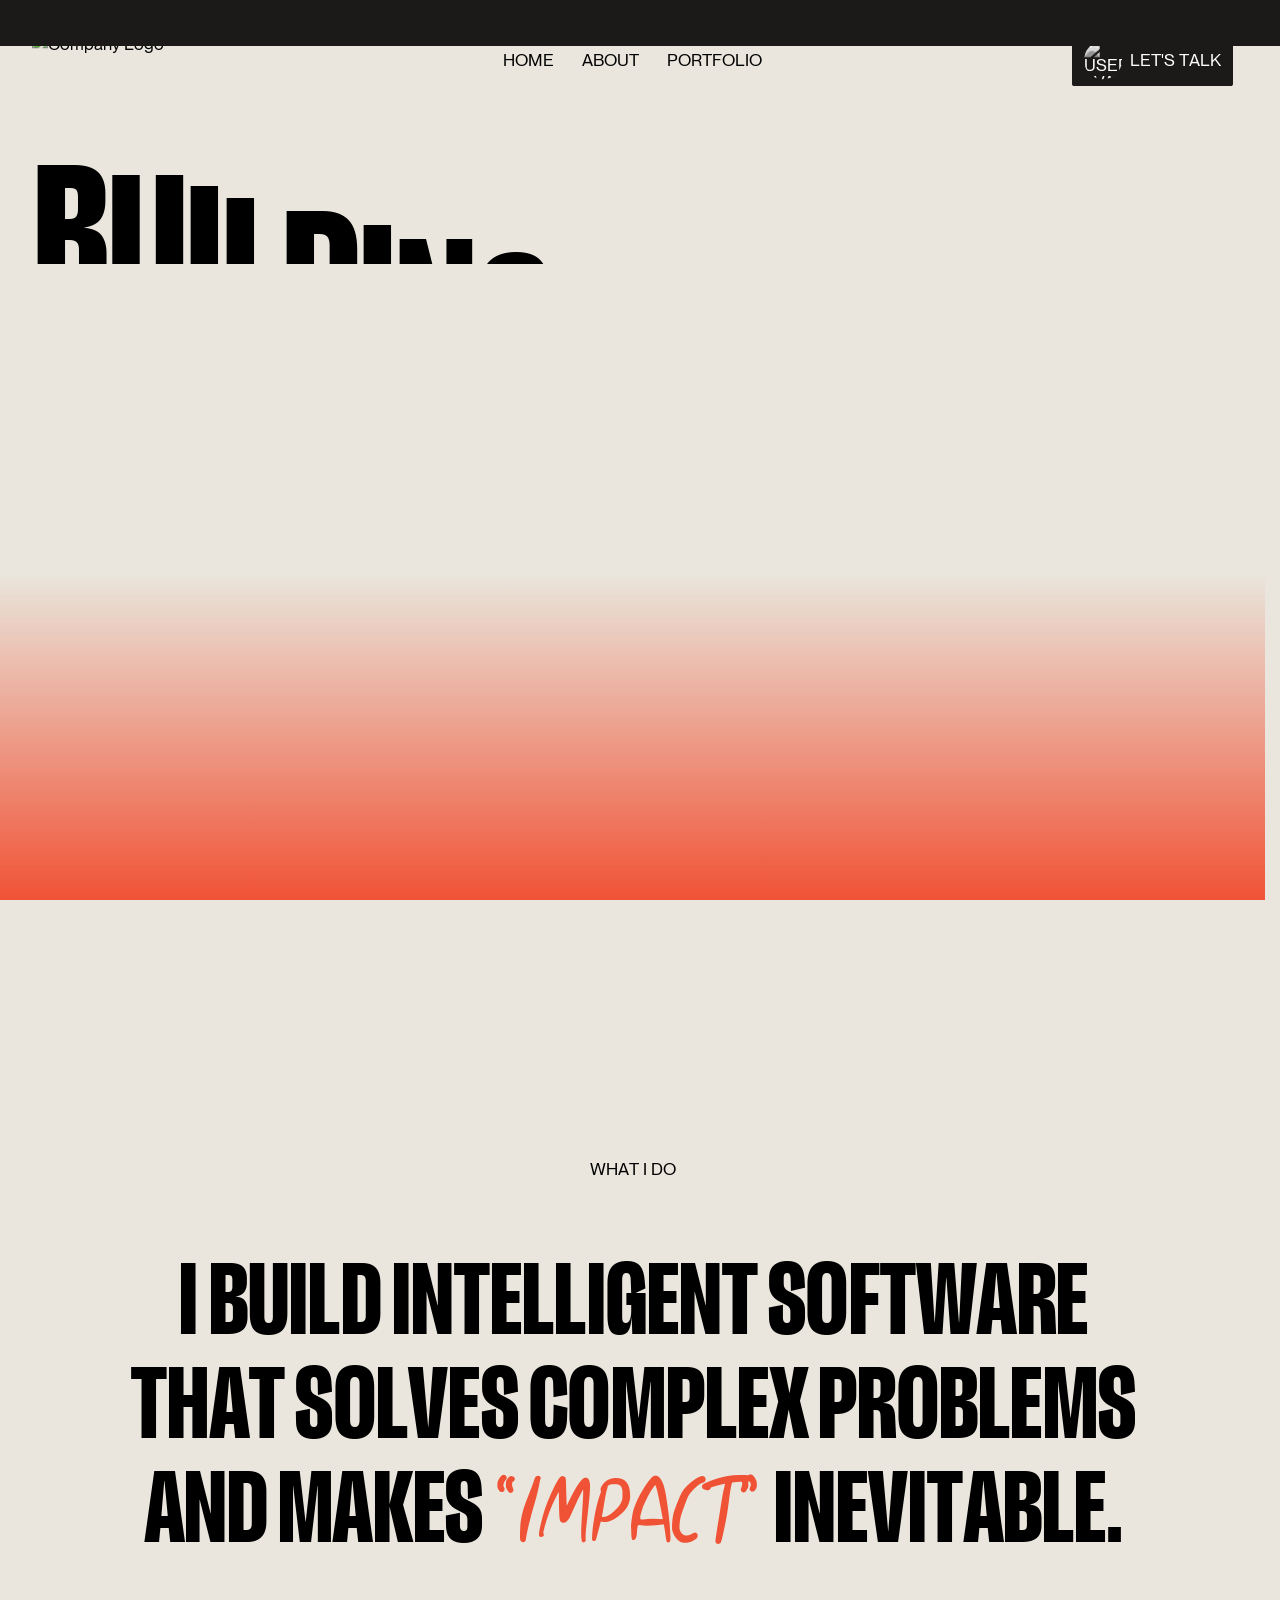
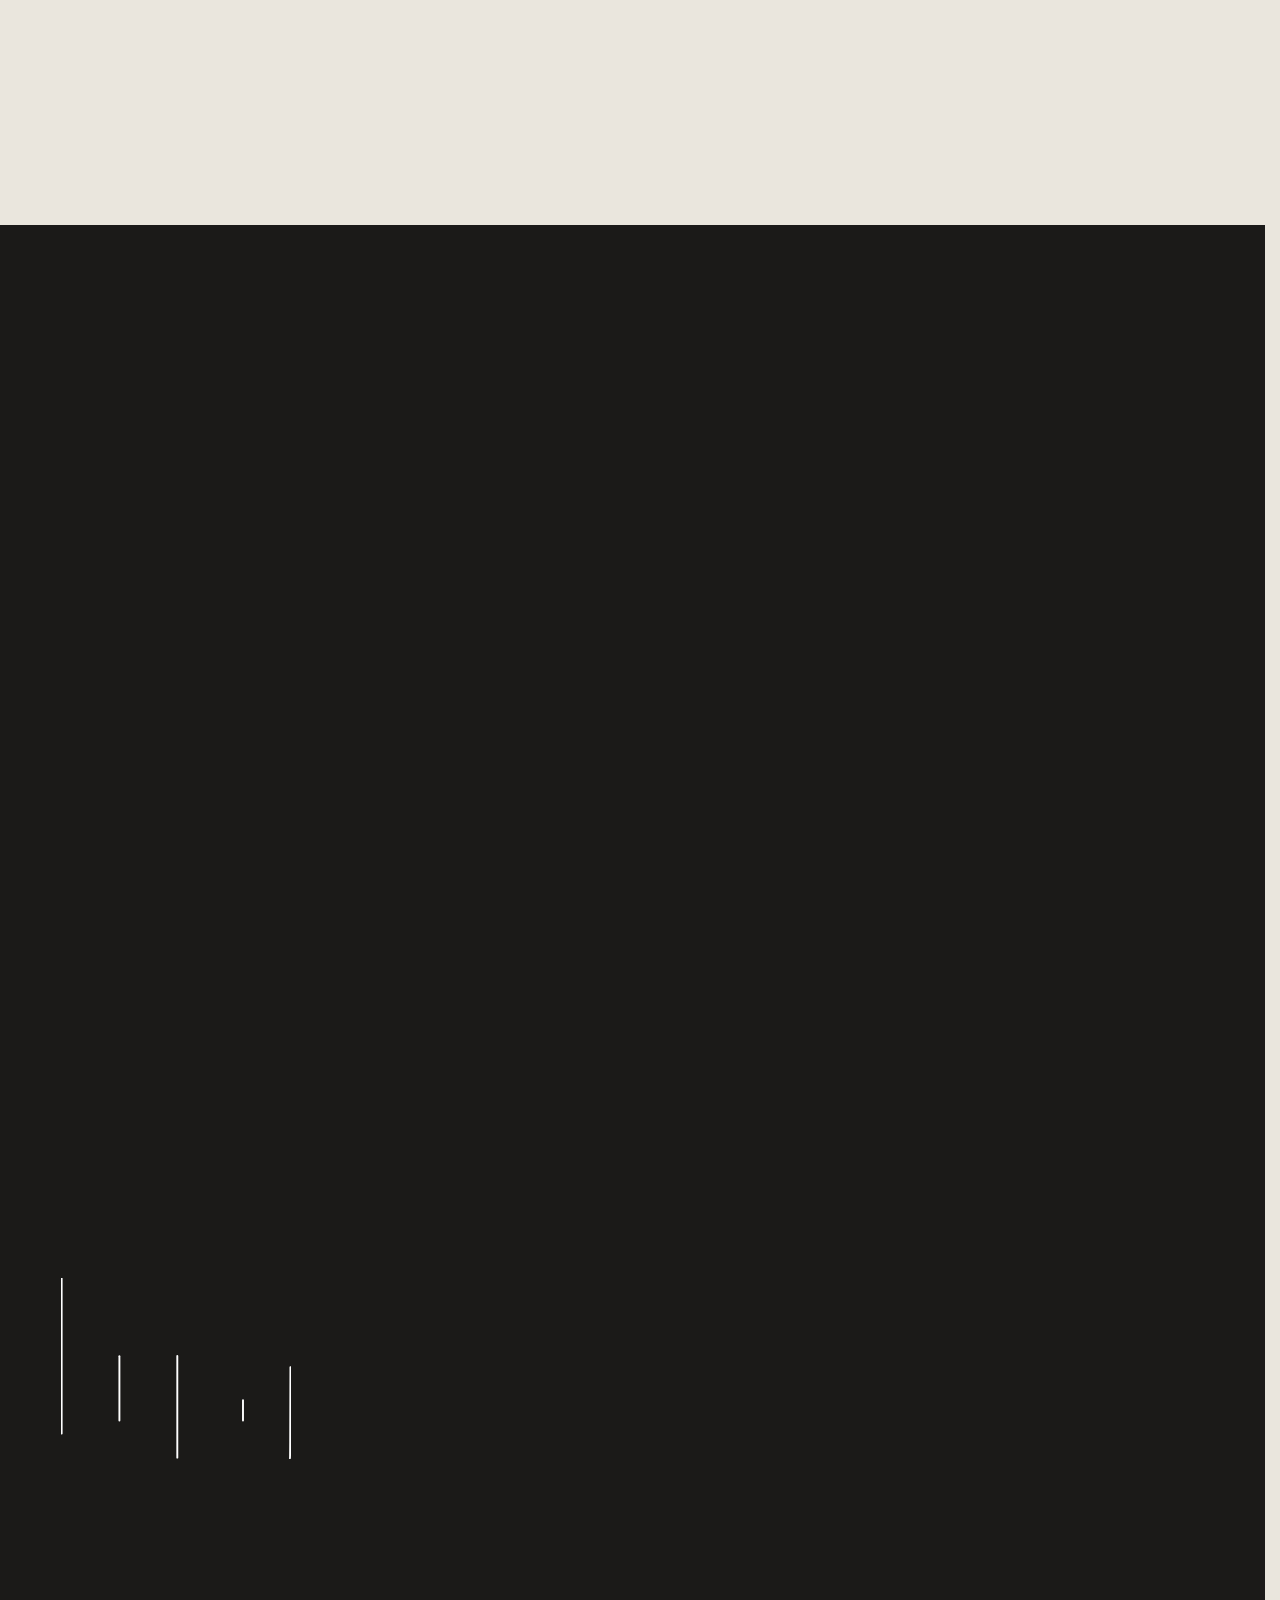
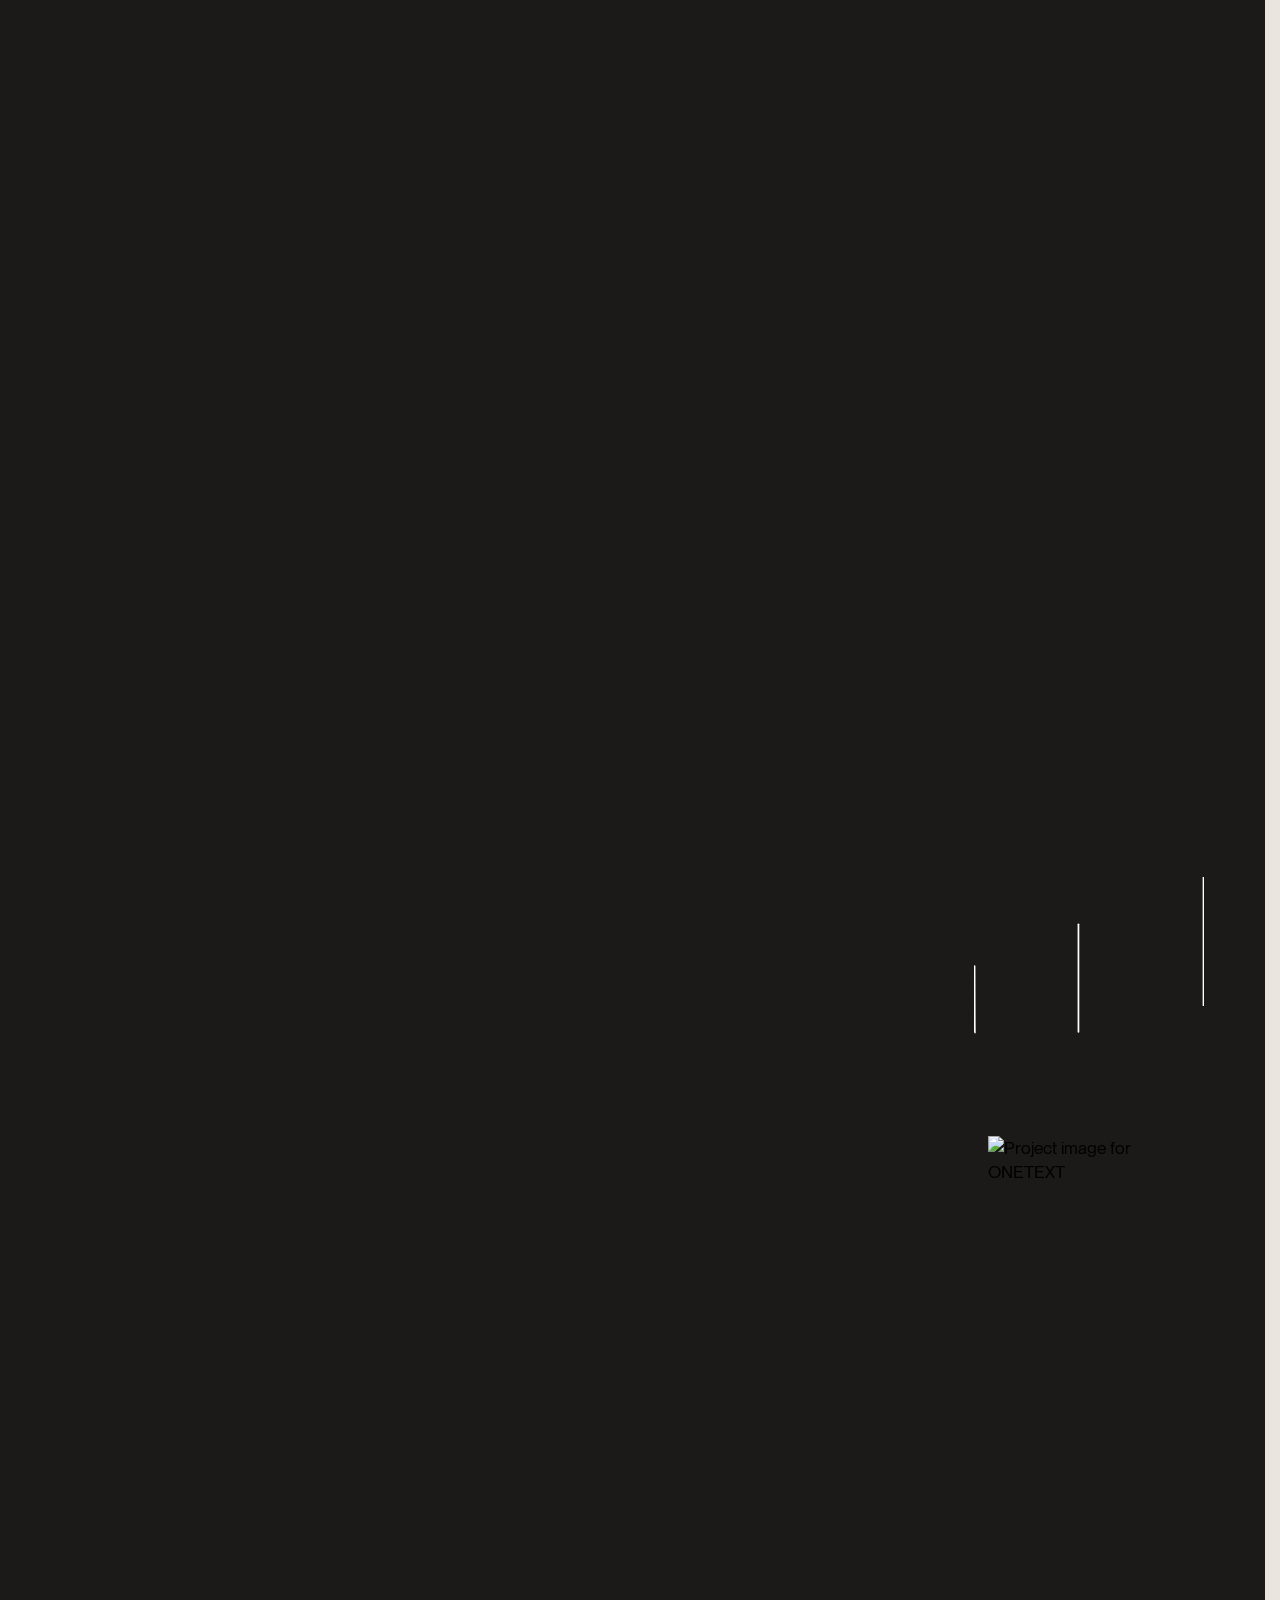
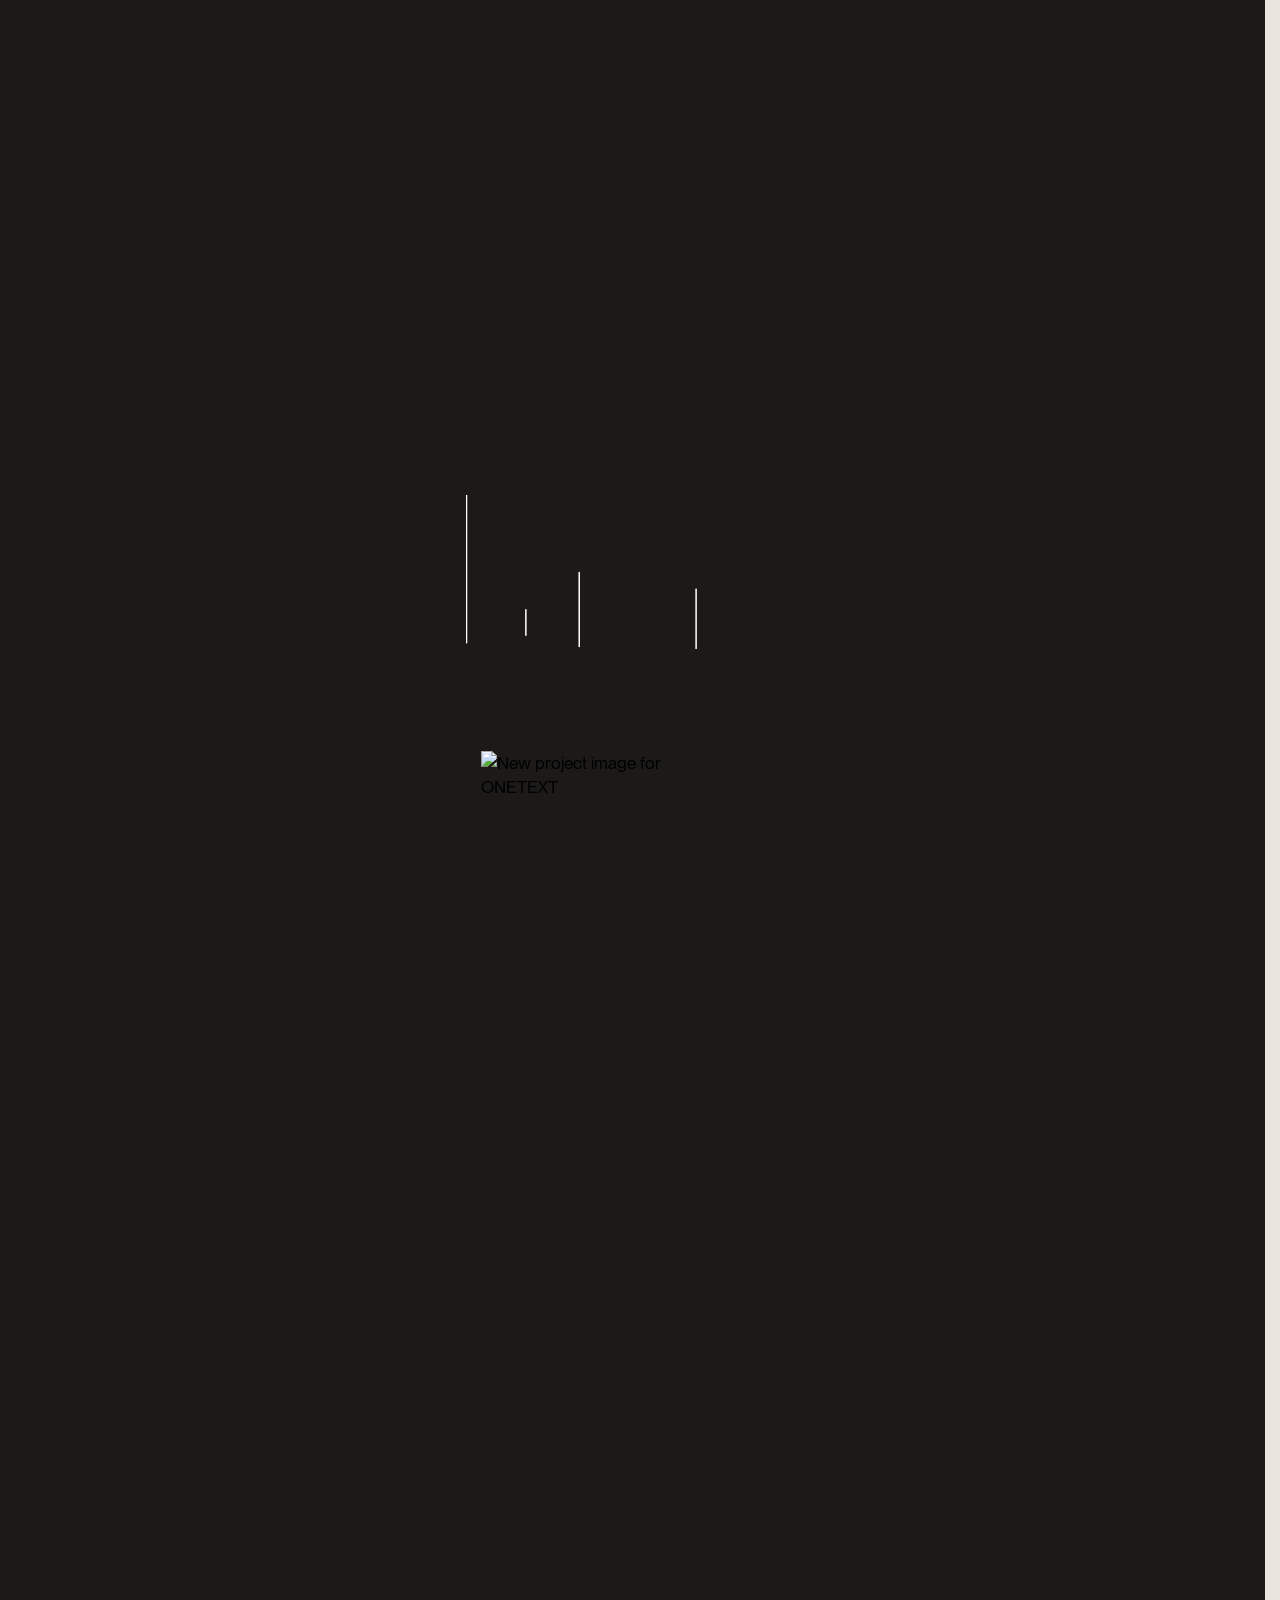
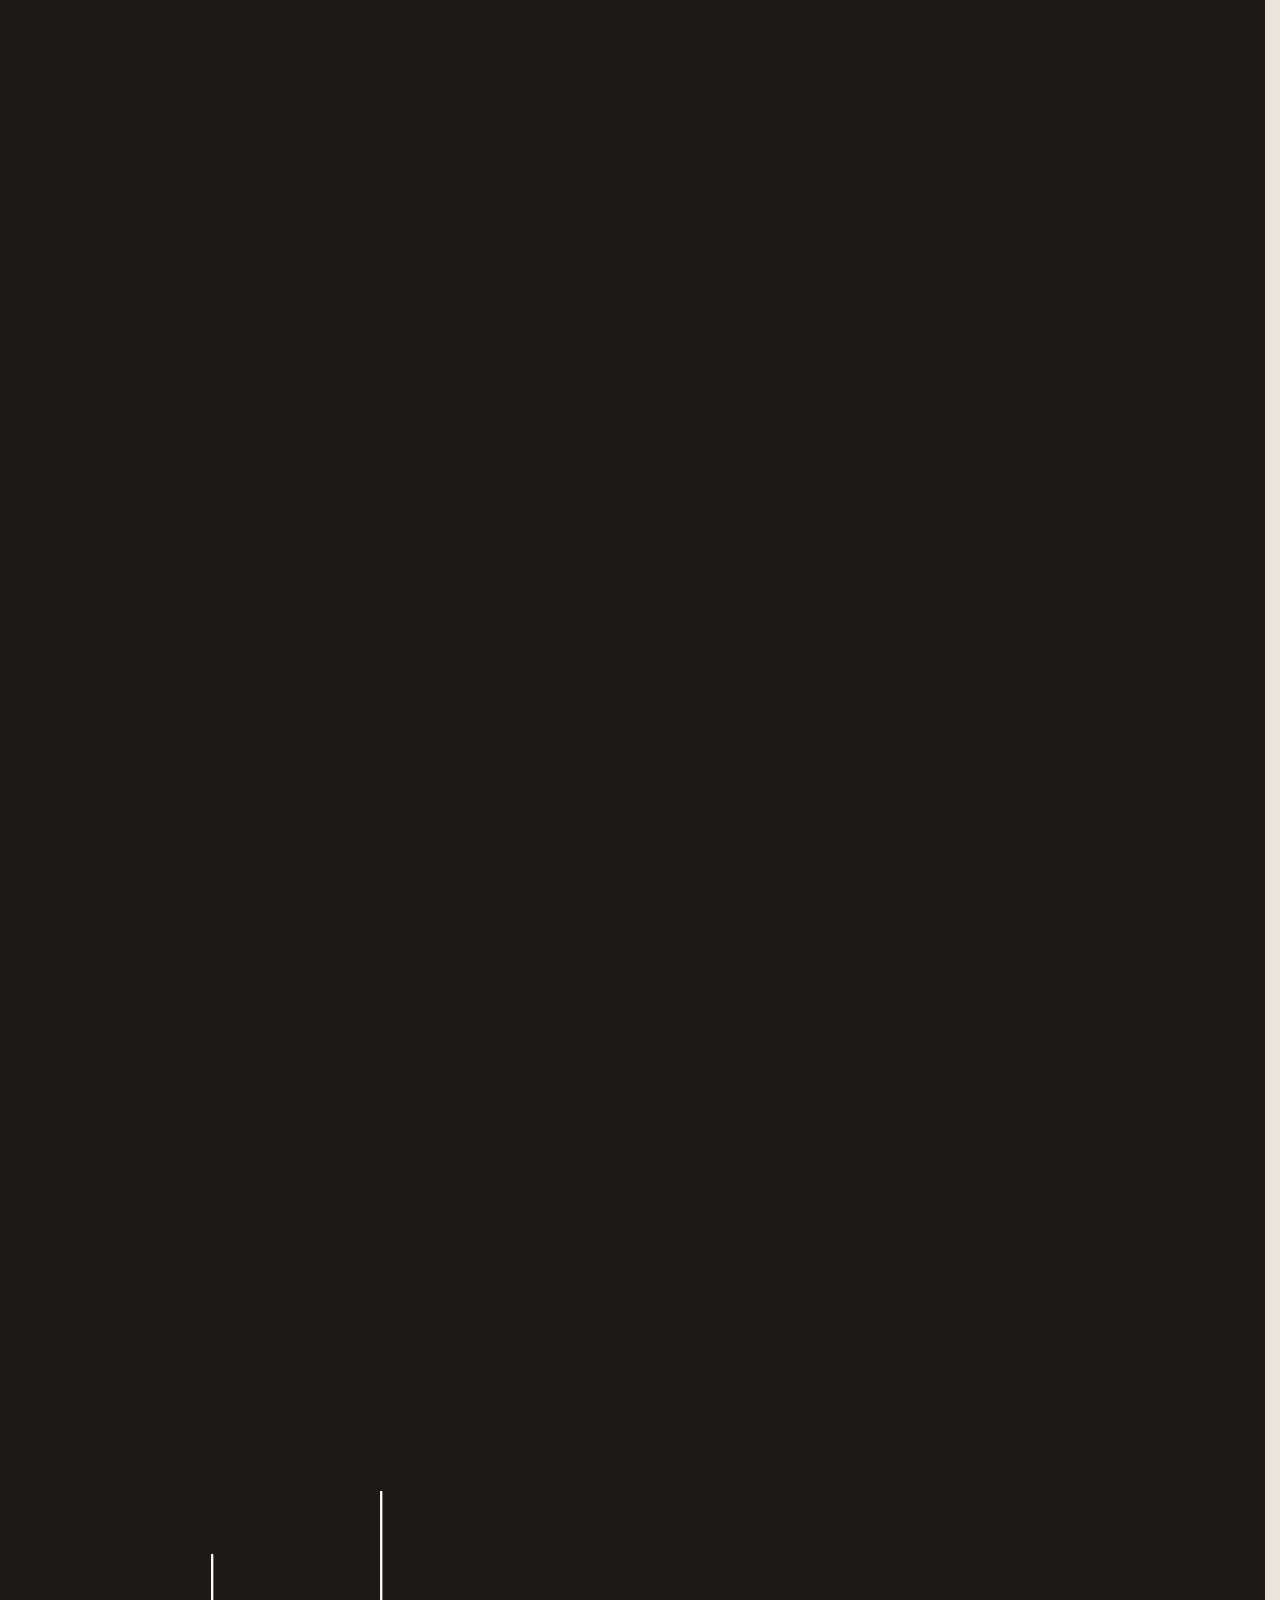
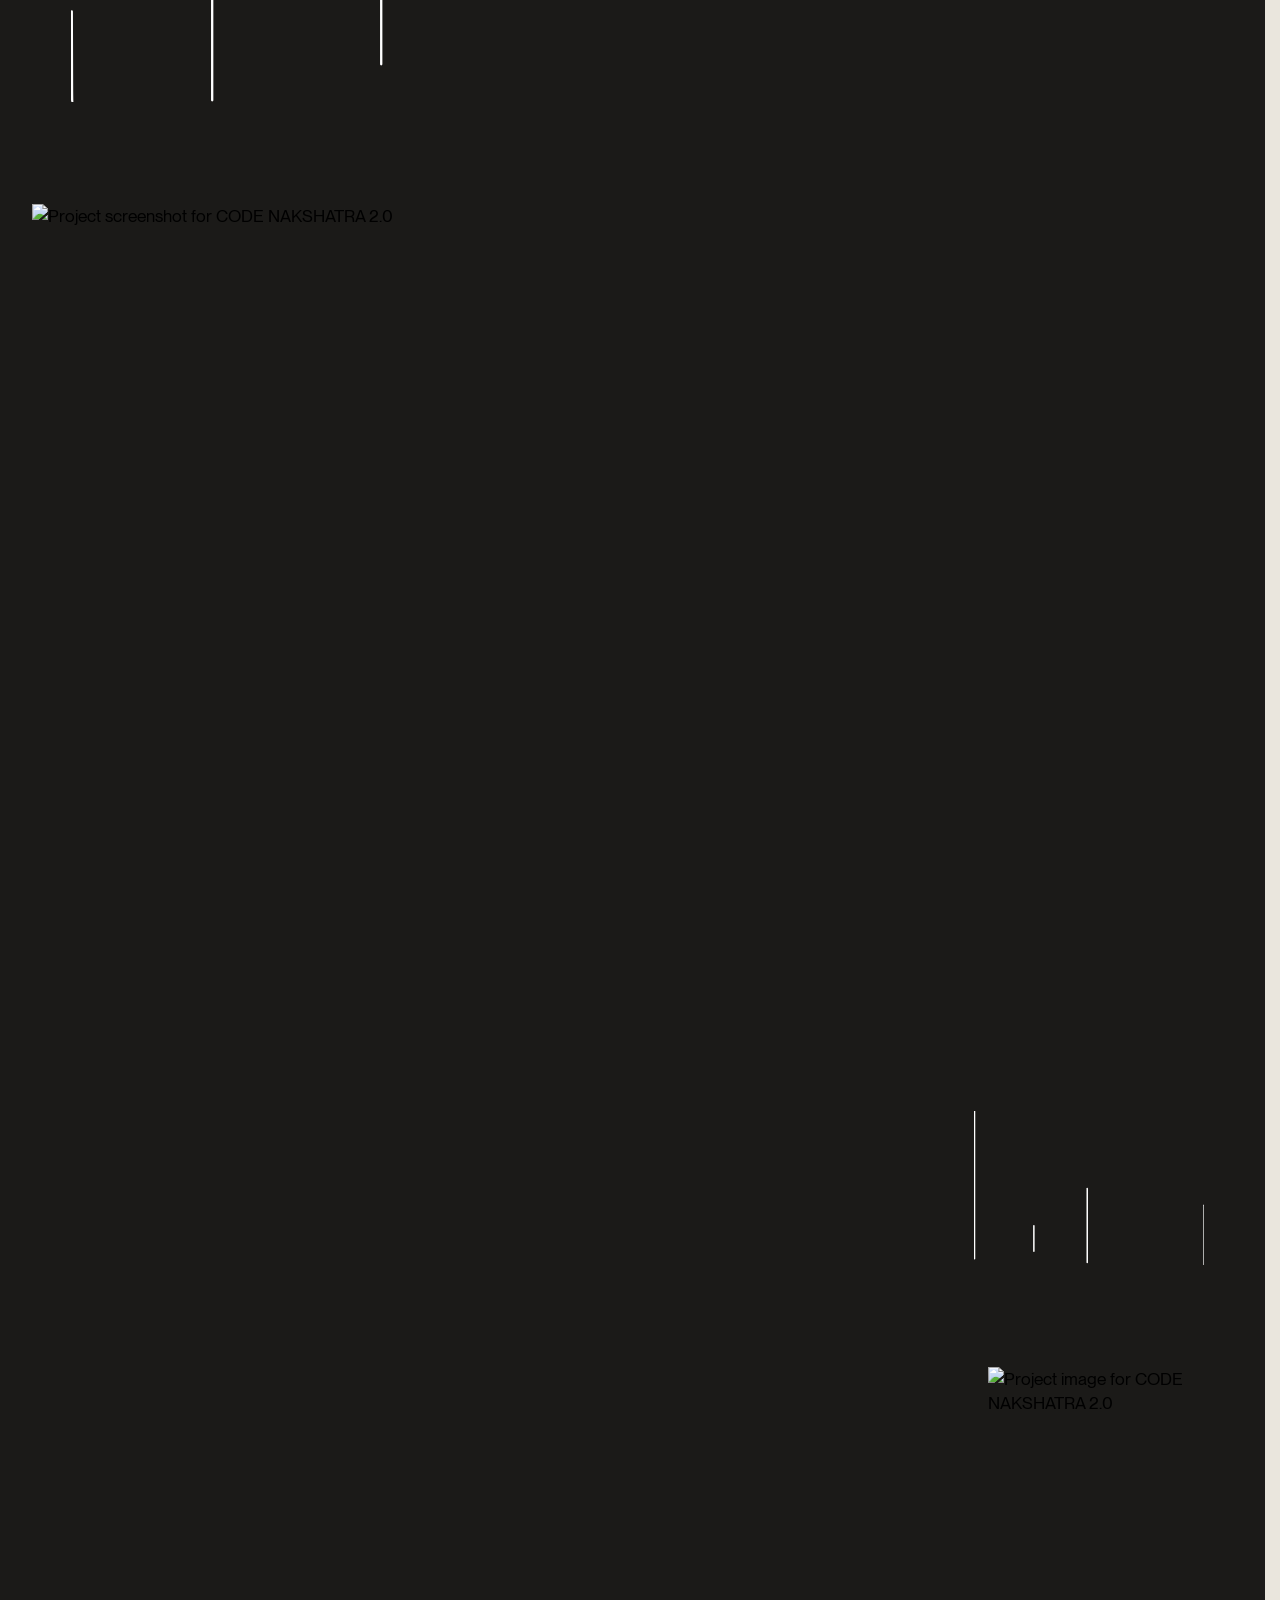
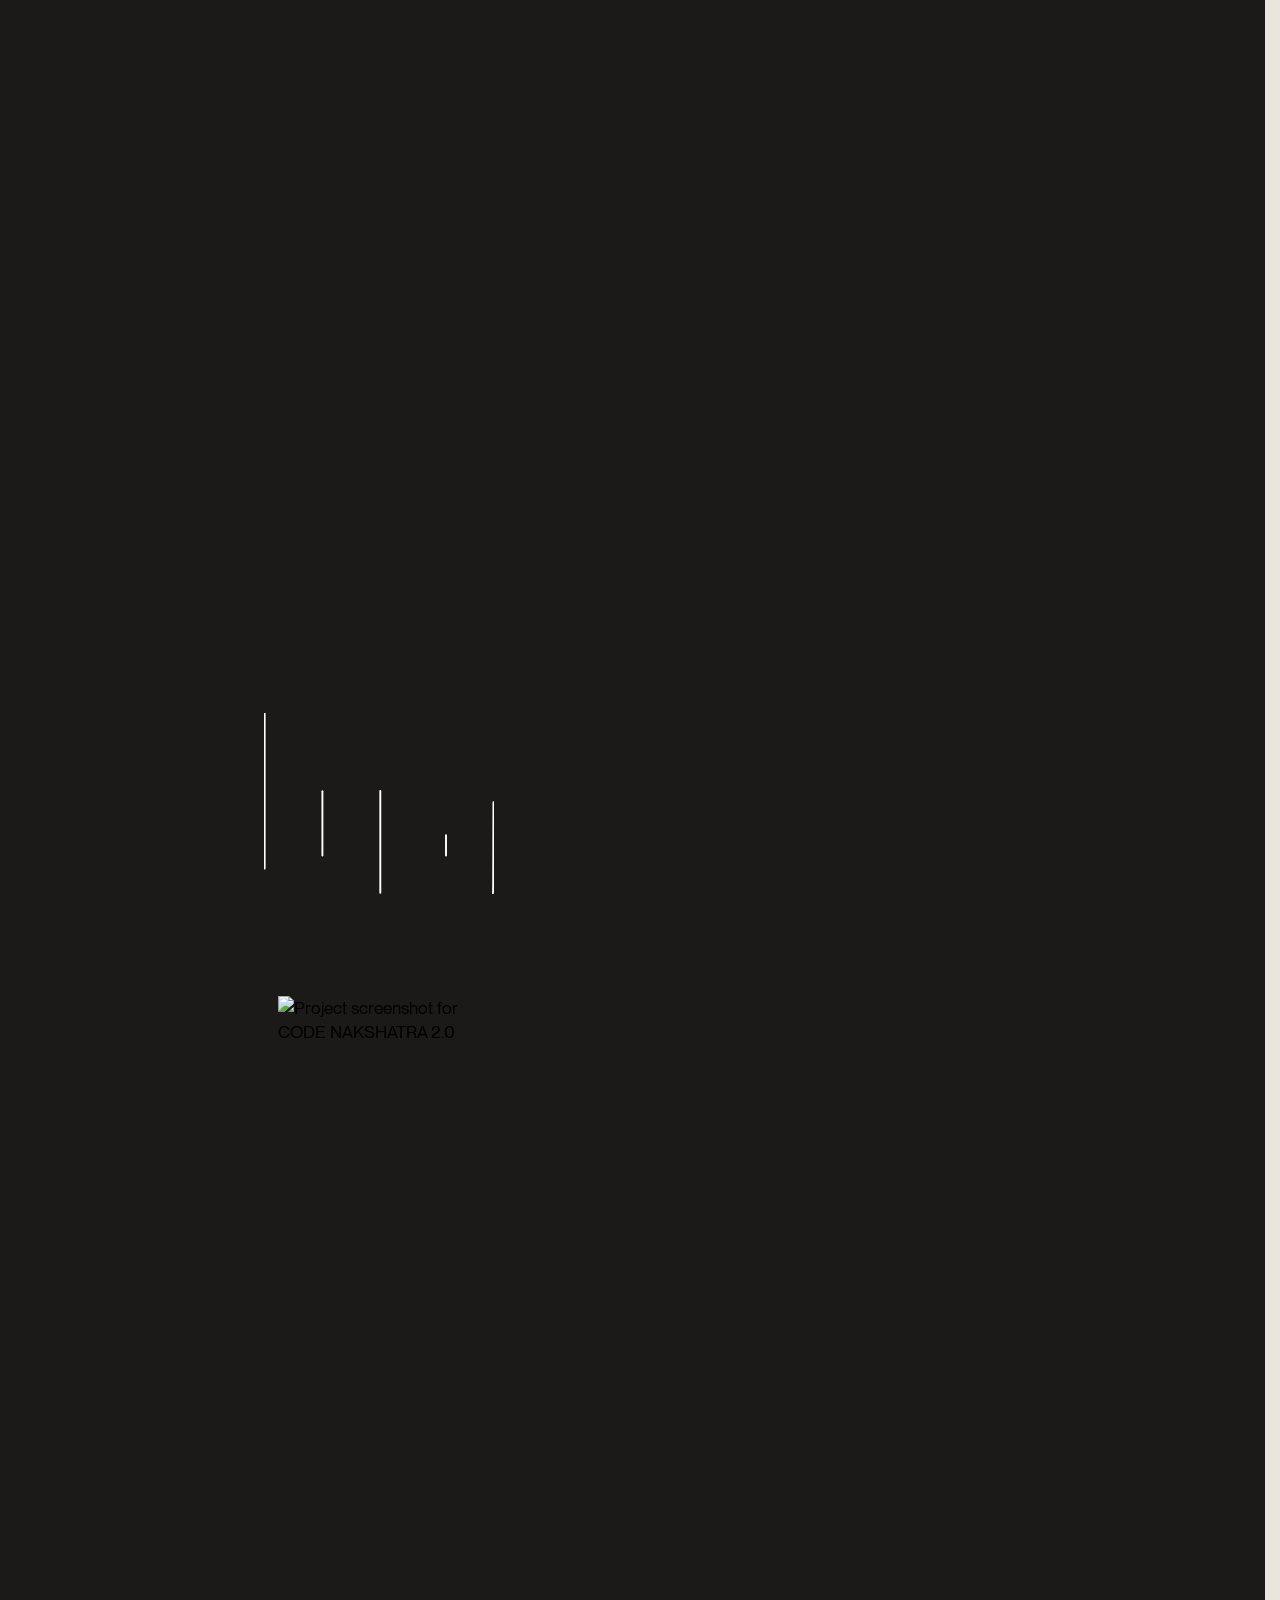
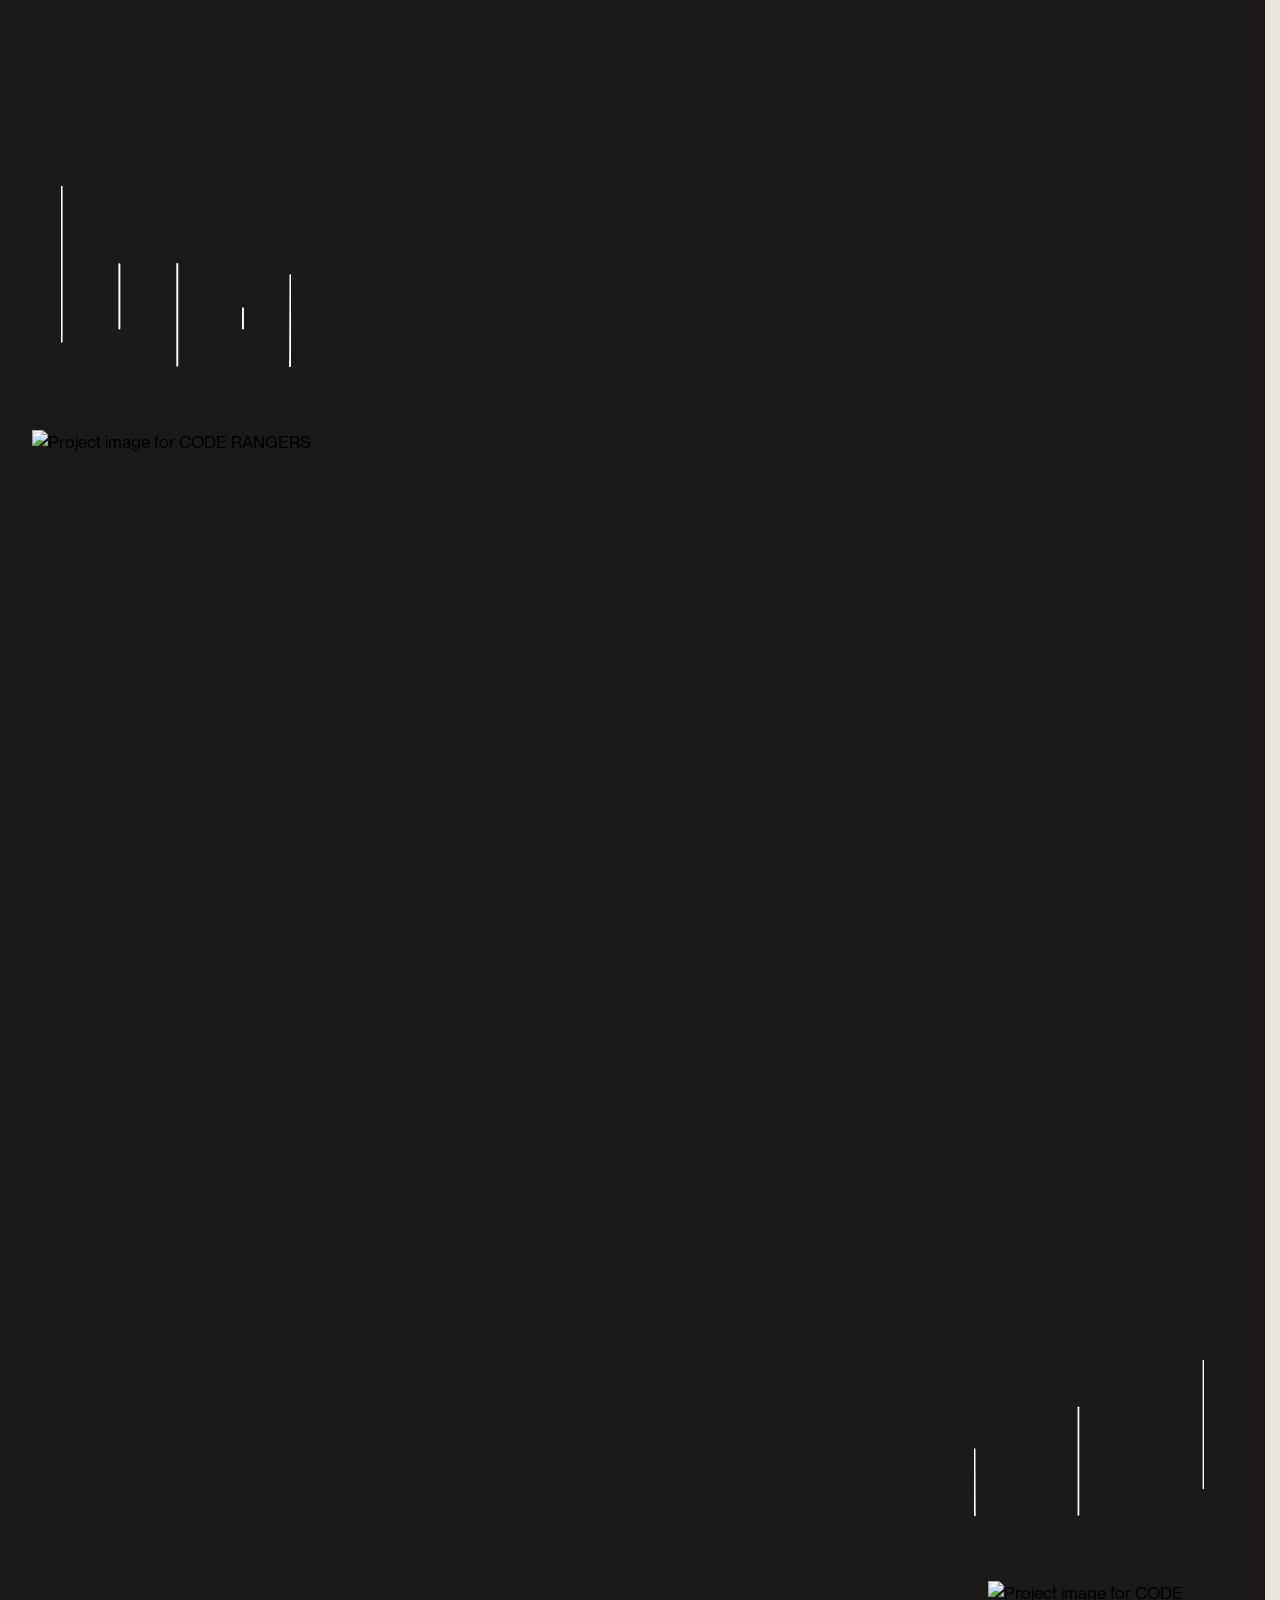
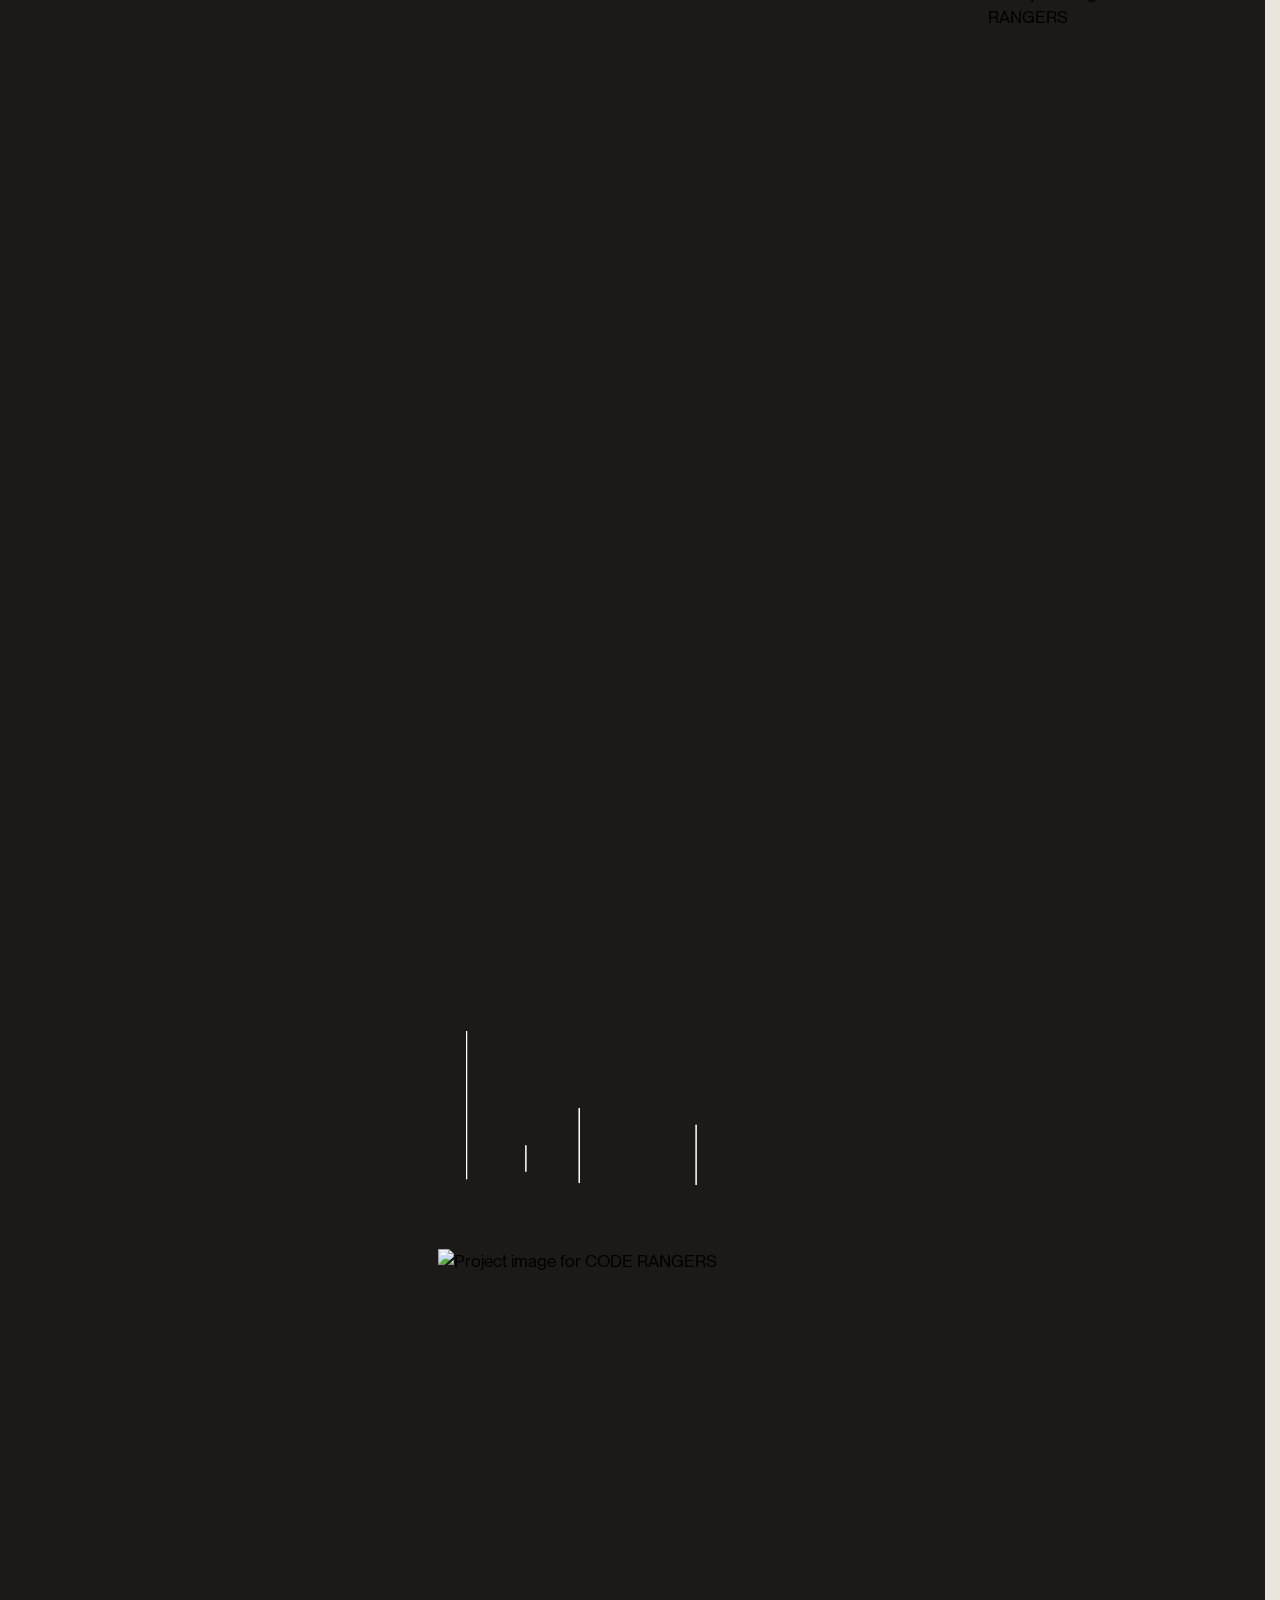
==== commit f623879e: "Fix site issues: add portfolio index page, sitemap, absolute canonicals - Rebuild missing portfolio " ====
--- a/index.html
+++ b/index.html
@@ -22,7 +22,8 @@
   <meta property="og:url" content="https://samirandas.com/">
   <meta content="summary_large_image" name="twitter:card">
   <meta content="width=device-width, initial-scale=1" name="viewport">
-  <link rel="canonical" href="index.html">
+  <meta name="google-site-verification" content="XIgofDAHlMo1m81nUU4iGGBMlECy_xV72gRnZVyx8-0" />
+  <link rel="canonical" href="https://samirandas.com/">
   <link rel="preload" href="assets/PPNeueMontreal-Regular-C0RgVexg.woff2" as="font" type="font/woff2" crossorigin="">
   <link rel="preconnect" href="https://fonts.googleapis.com">
   <link rel="preconnect" href="https://fonts.gstatic.com" crossorigin="">
@@ -2218,8 +2219,6 @@
               href='index.html'><span data-button-animate-chars="" class="btn-animate-chars__text">Home</span></a>
             <a class='btn-animate-chars is-nav-link w-inline-block' href='about'><span data-button-animate-chars=""
                 class="btn-animate-chars__text">About</span></a>
-            <a class='btn-animate-chars is-nav-link w-inline-block' href='blog'><span data-button-animate-chars=""
-                class="btn-animate-chars__text">Blog</span></a>
             <a class='btn-animate-chars is-nav-link w-inline-block' href='portfolio'><span data-button-animate-chars=""
                 class="btn-animate-chars__text">Portfolio</span></a>
           </nav>
@@ -2254,10 +2253,6 @@
             <li class="bold-nav-full__li">
               <a class='btn-animate-chars is-menu w-inline-block' href='about'><span data-button-animate-chars=""
                   class="btn-animate-chars__text">About</span></a>
-            </li>
-            <li class="bold-nav-full__li">
-              <a class='btn-animate-chars is-menu w-inline-block' href='blog'><span data-button-animate-chars=""
-                  class="btn-animate-chars__text">Blog</span></a>
             </li>
             <li class="bold-nav-full__li">
               <a class='btn-animate-chars is-menu w-inline-block' href='portfolio'><span data-button-animate-chars=""
@@ -2832,7 +2827,7 @@
                   <div class="testimonial-card_feedback-wrapper">
                     <h3 class="heading-style-h3 text-style-allcaps">&quot;A website that finally matched the level of
                       our business&quot;</h3>
-                    <p>Samiran was exceptional from start to finish! He didn’t just design and build our website, he
+                    <p>Bogdan was exceptional from start to finish! He didn’t just design and build our website, he
                       helped us figure out what we really wanted to say and how to bring it to life. The process was
                       clear and collaborative, and the final site feels like us: professional, confident, and true to
                       what we do.</p>
@@ -2859,7 +2854,7 @@
                 <div data-staking-card="" class="testimonial-card_wrapper">
                   <div class="testimonial-card_feedback-wrapper">
                     <h3 class="heading-style-h3 text-style-allcaps">“From generic to premium”</h3>
-                    <p class="paragraph">Samiran completely transformed our old, generic website into something that
+                    <p class="paragraph">Bogdan completely transformed our old, generic website into something that
                       finally represents who we are. The difference was clear right away. The new site feels premium,
                       focused, and much more aligned with the level we operate at. Beyond design and development, he
                       really understood our goals and made sure every detail supported them. It now feels like a true
@@ -2887,7 +2882,7 @@
                 <div data-staking-card="" class="testimonial-card_wrapper">
                   <div class="testimonial-card_feedback-wrapper">
                     <h3 class="heading-style-h3 text-style-allcaps">“A premium presence, without trying too hard”</h3>
-                    <p>Samiran helped us move from a generic Squarespace website to something much more refined and
+                    <p>Bogdan helped us move from a generic Squarespace website to something much more refined and
                       confident. The new design feels premium without trying too hard, and it perfectly captures the
                       balance we were aiming for. Working with him was easy and collaborative, and the end result was
                       truly amazing!</p>
@@ -2912,7 +2907,7 @@
                 <div data-staking-card="" class="testimonial-card_wrapper">
                   <div class="testimonial-card_feedback-wrapper">
                     <h3 class="heading-style-h3 text-style-allcaps">“A website that feels intentional”</h3>
-                    <p class="paragraph">Everything about the final result feels thoughtful and deliberate. Samiran
+                    <p class="paragraph">Everything about the final result feels thoughtful and deliberate. Bogdan
                       brought real structure and clarity to our website, helping us express what we do and why it
                       matters in a simple, confident way. The new site finally feels aligned with the level of expertise
                       we bring, and it sets the right tone from the very first impression.</p>
@@ -3157,8 +3152,6 @@
                     href='index.html'><span data-button-animate-chars="" class="btn-animate-chars__text">Home</span></a>
                   <a class='btn-animate-chars is-footer-link w-inline-block' href='about'><span
                       data-button-animate-chars="" class="btn-animate-chars__text">About</span></a>
-                  <a class='btn-animate-chars is-footer-link w-inline-block' href='blog'><span
-                      data-button-animate-chars="" class="btn-animate-chars__text">Blog</span></a>
                   <a class='btn-animate-chars is-footer-link w-inline-block' href='portfolio'><span
                       data-button-animate-chars="" class="btn-animate-chars__text">Portfolio</span></a>
                 </div>
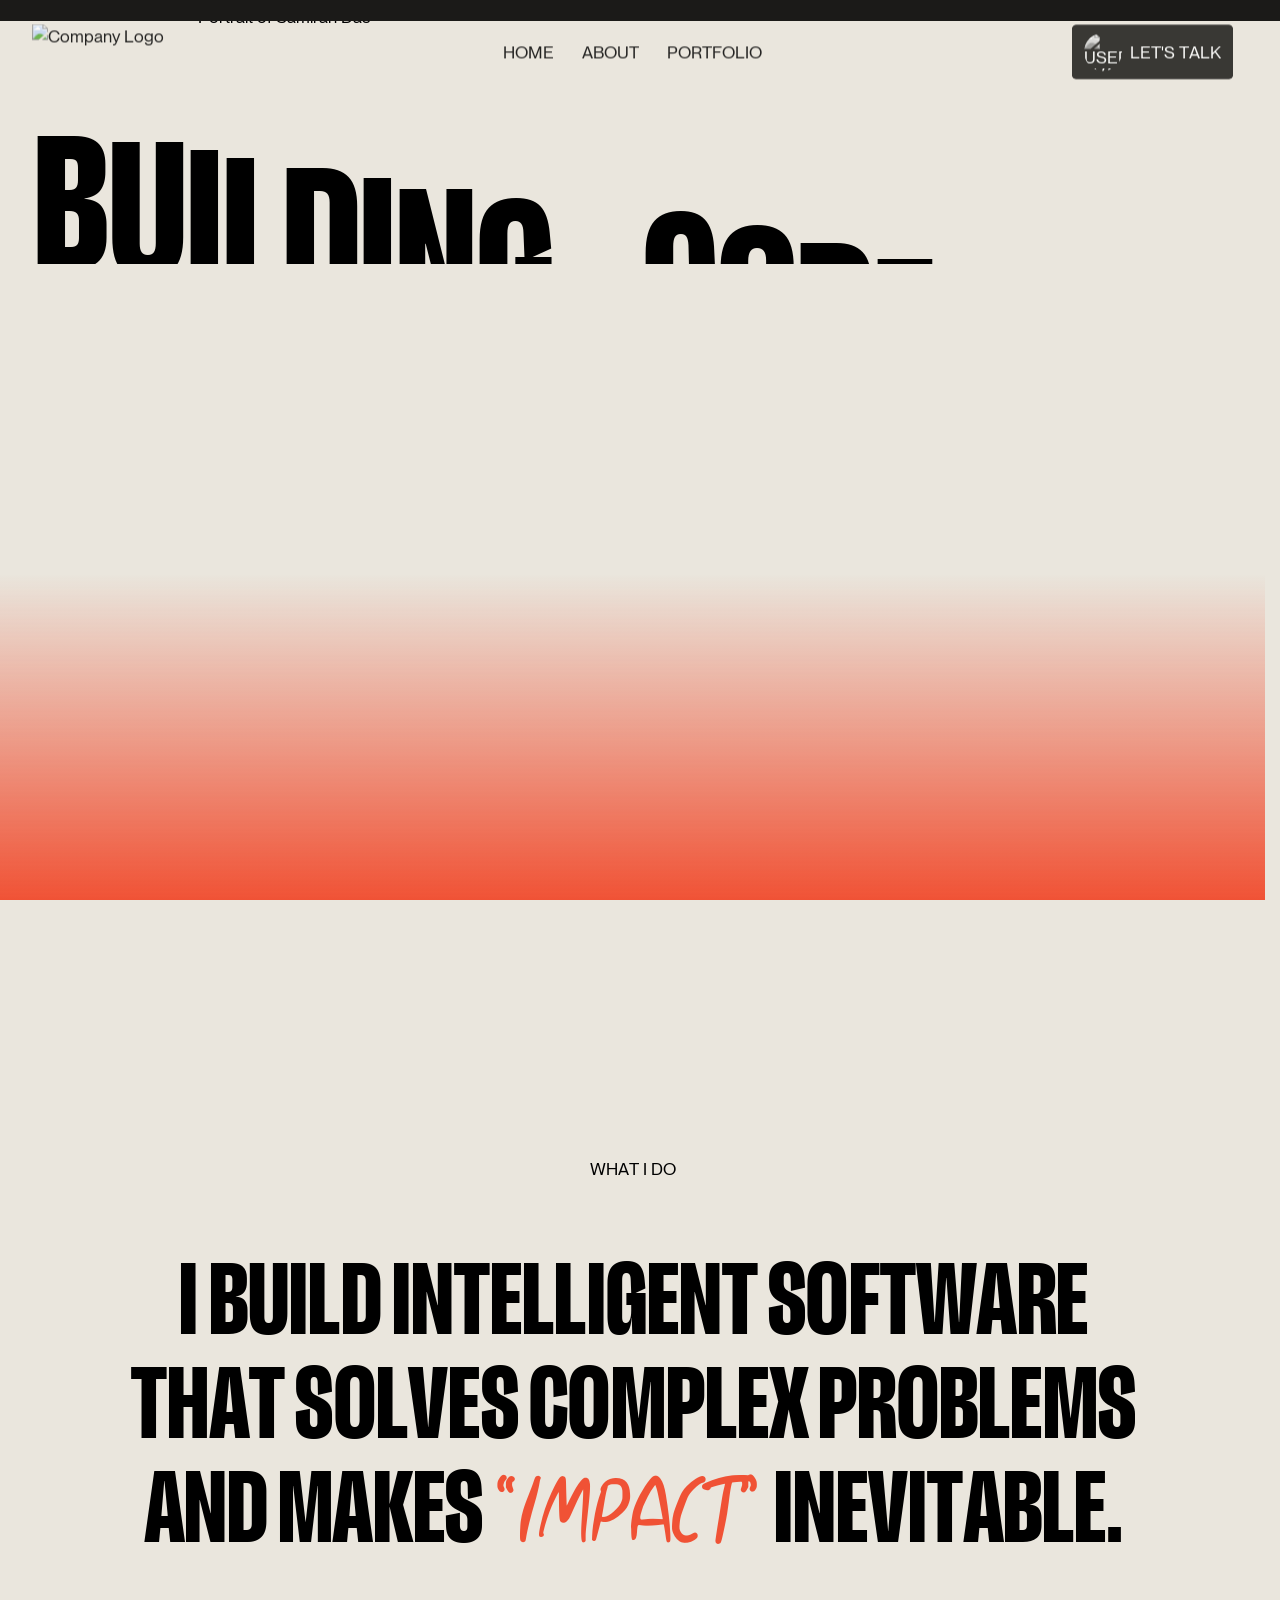
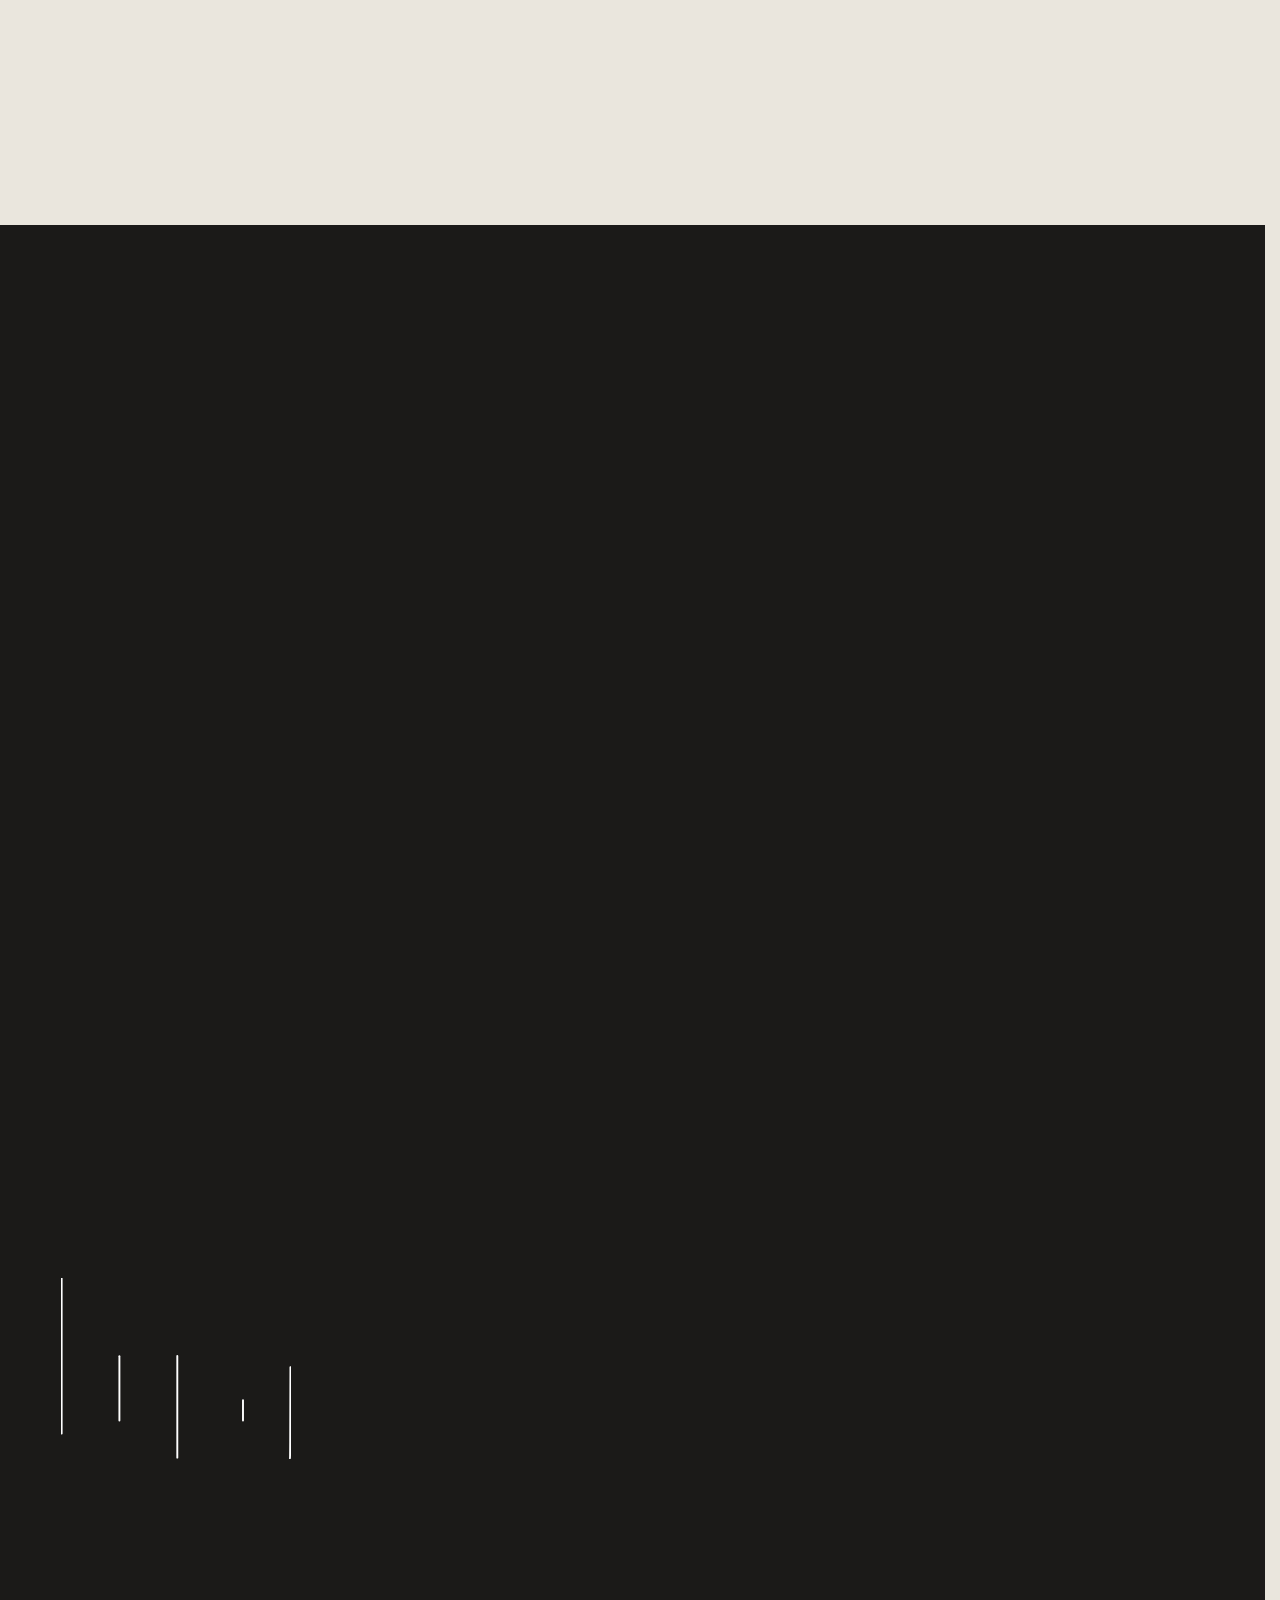
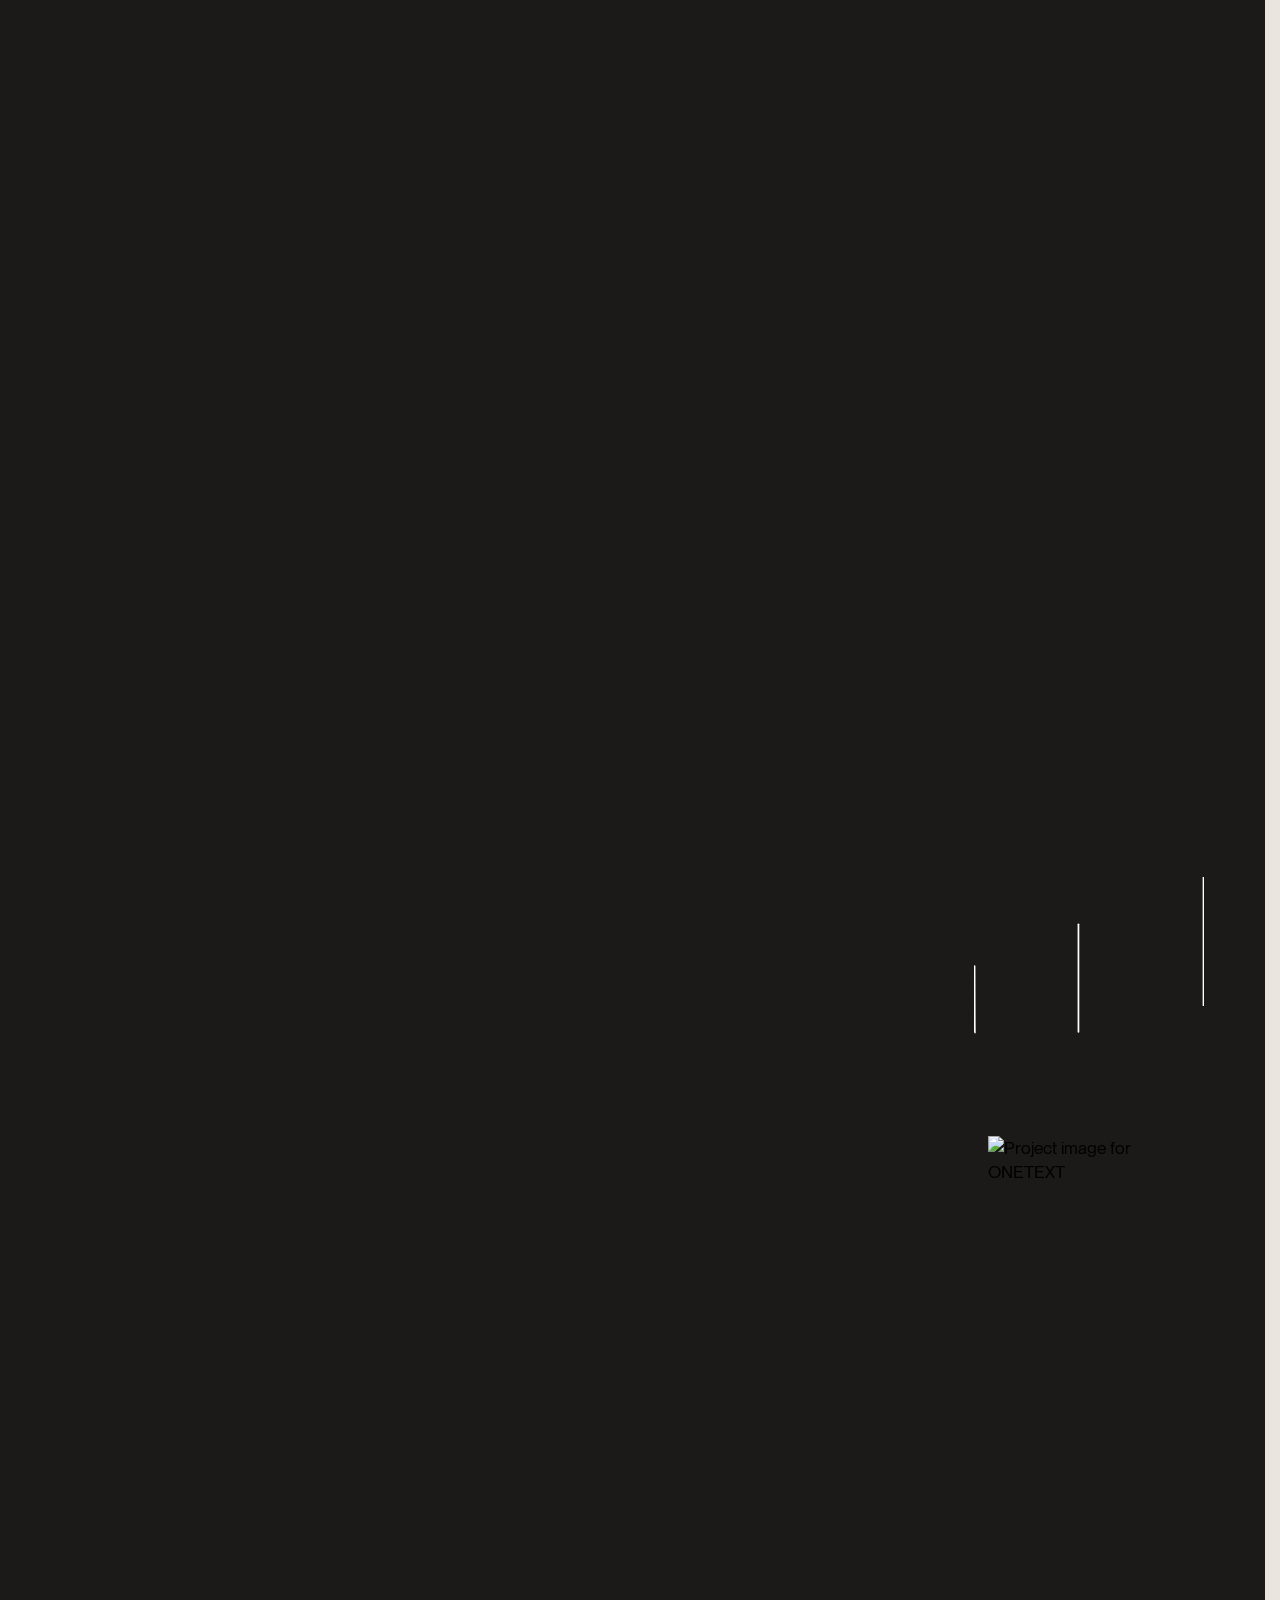
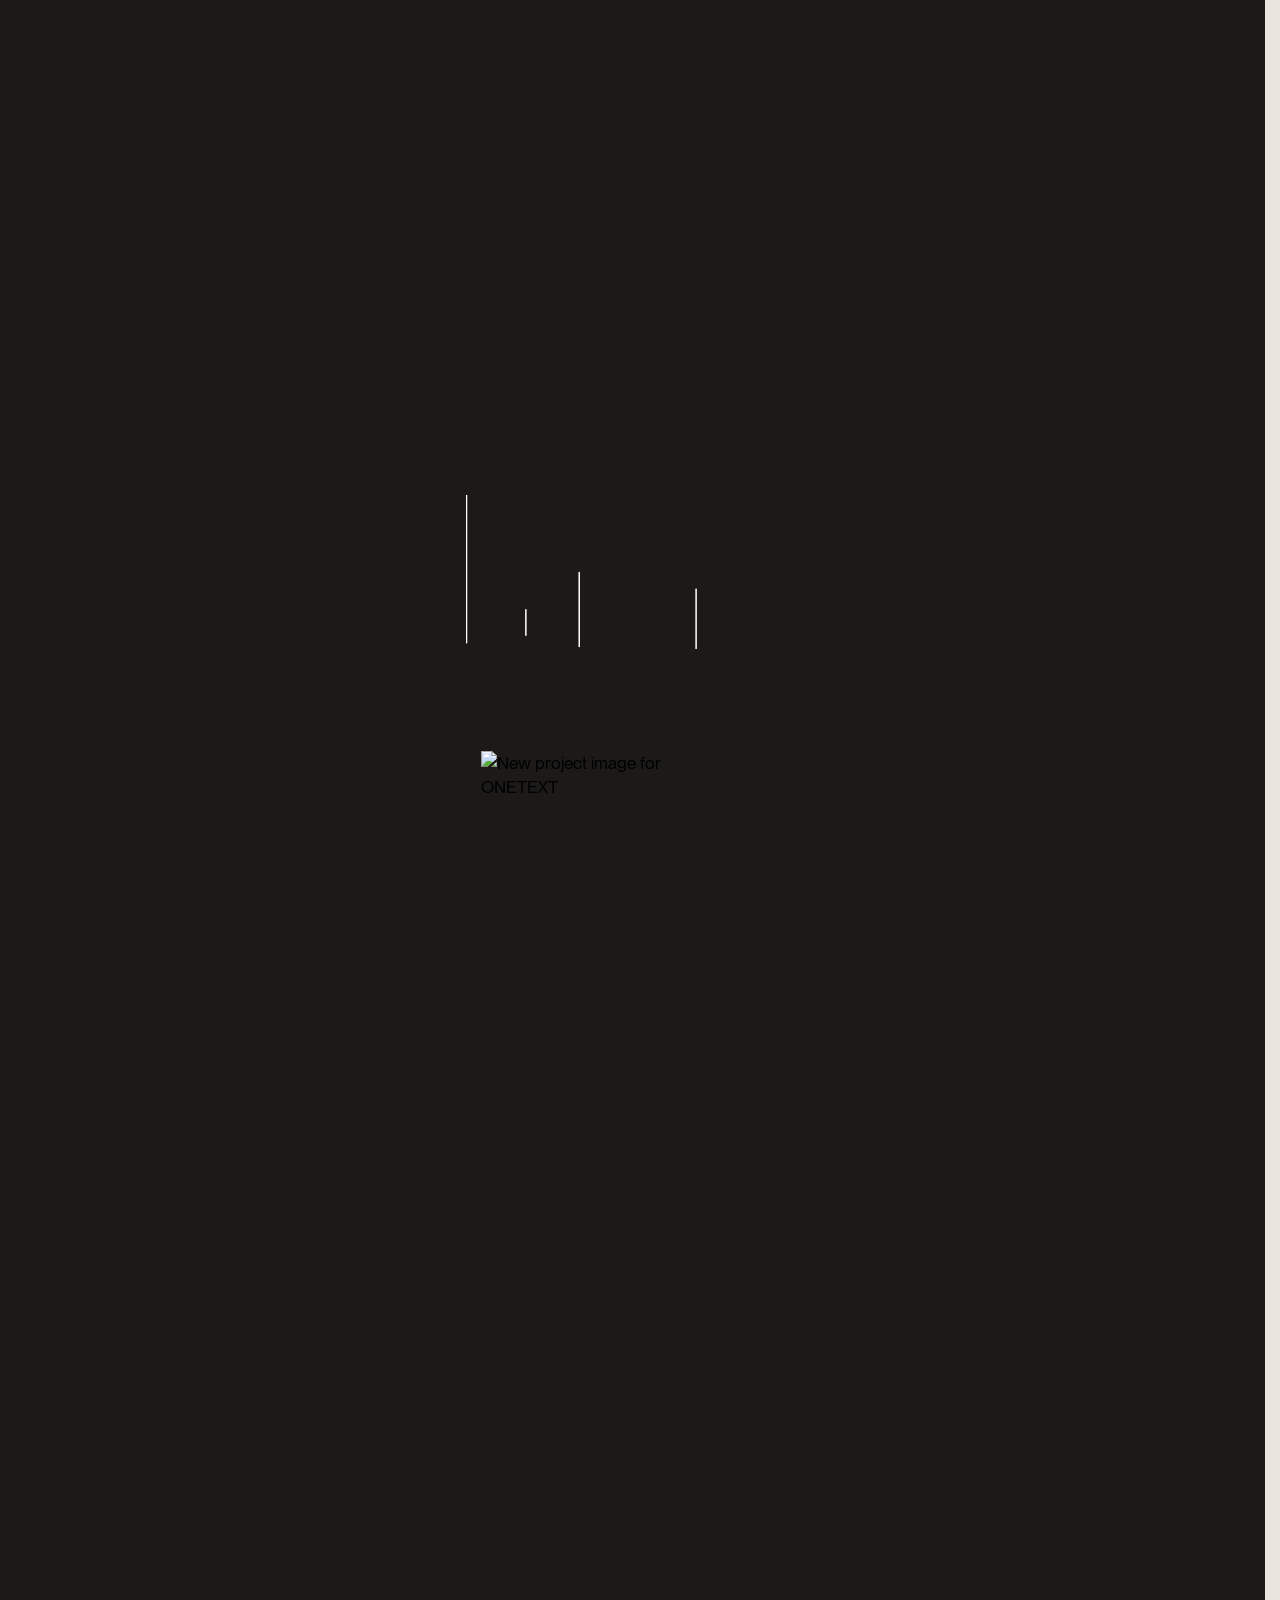
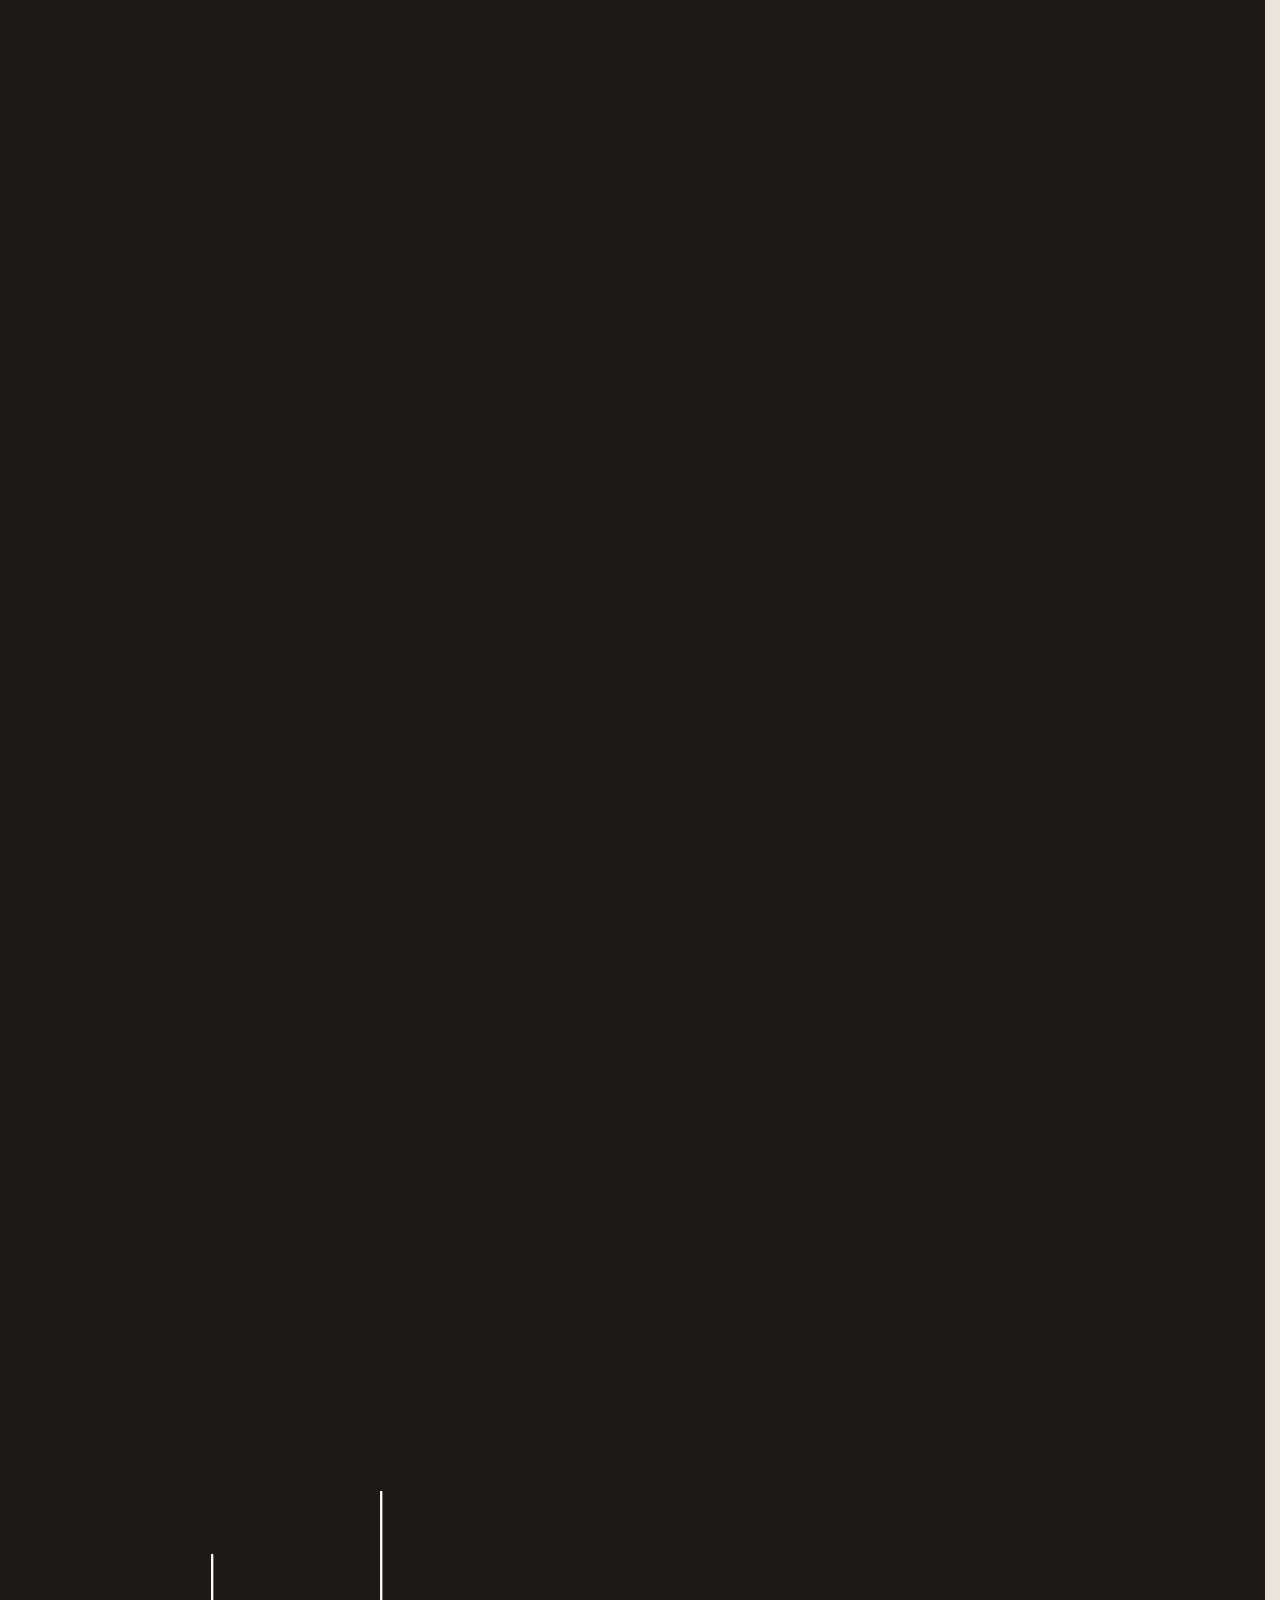
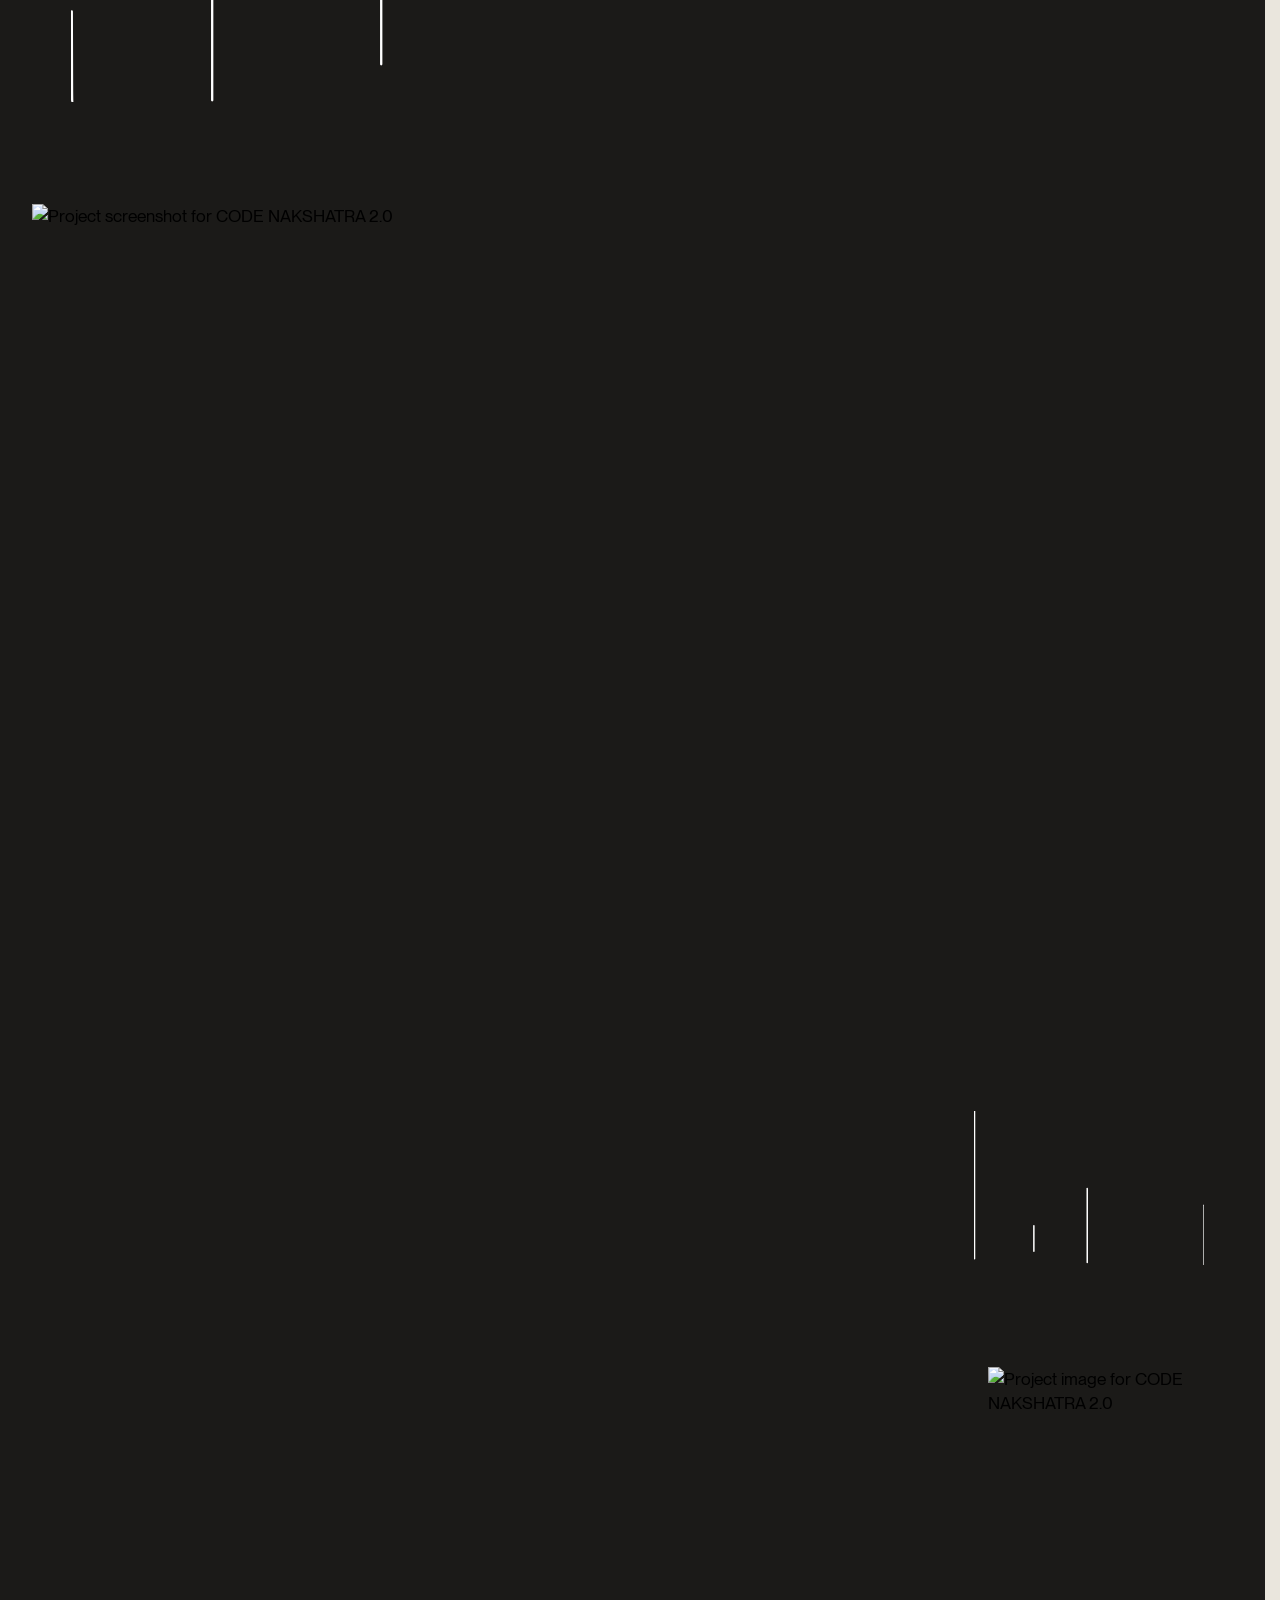
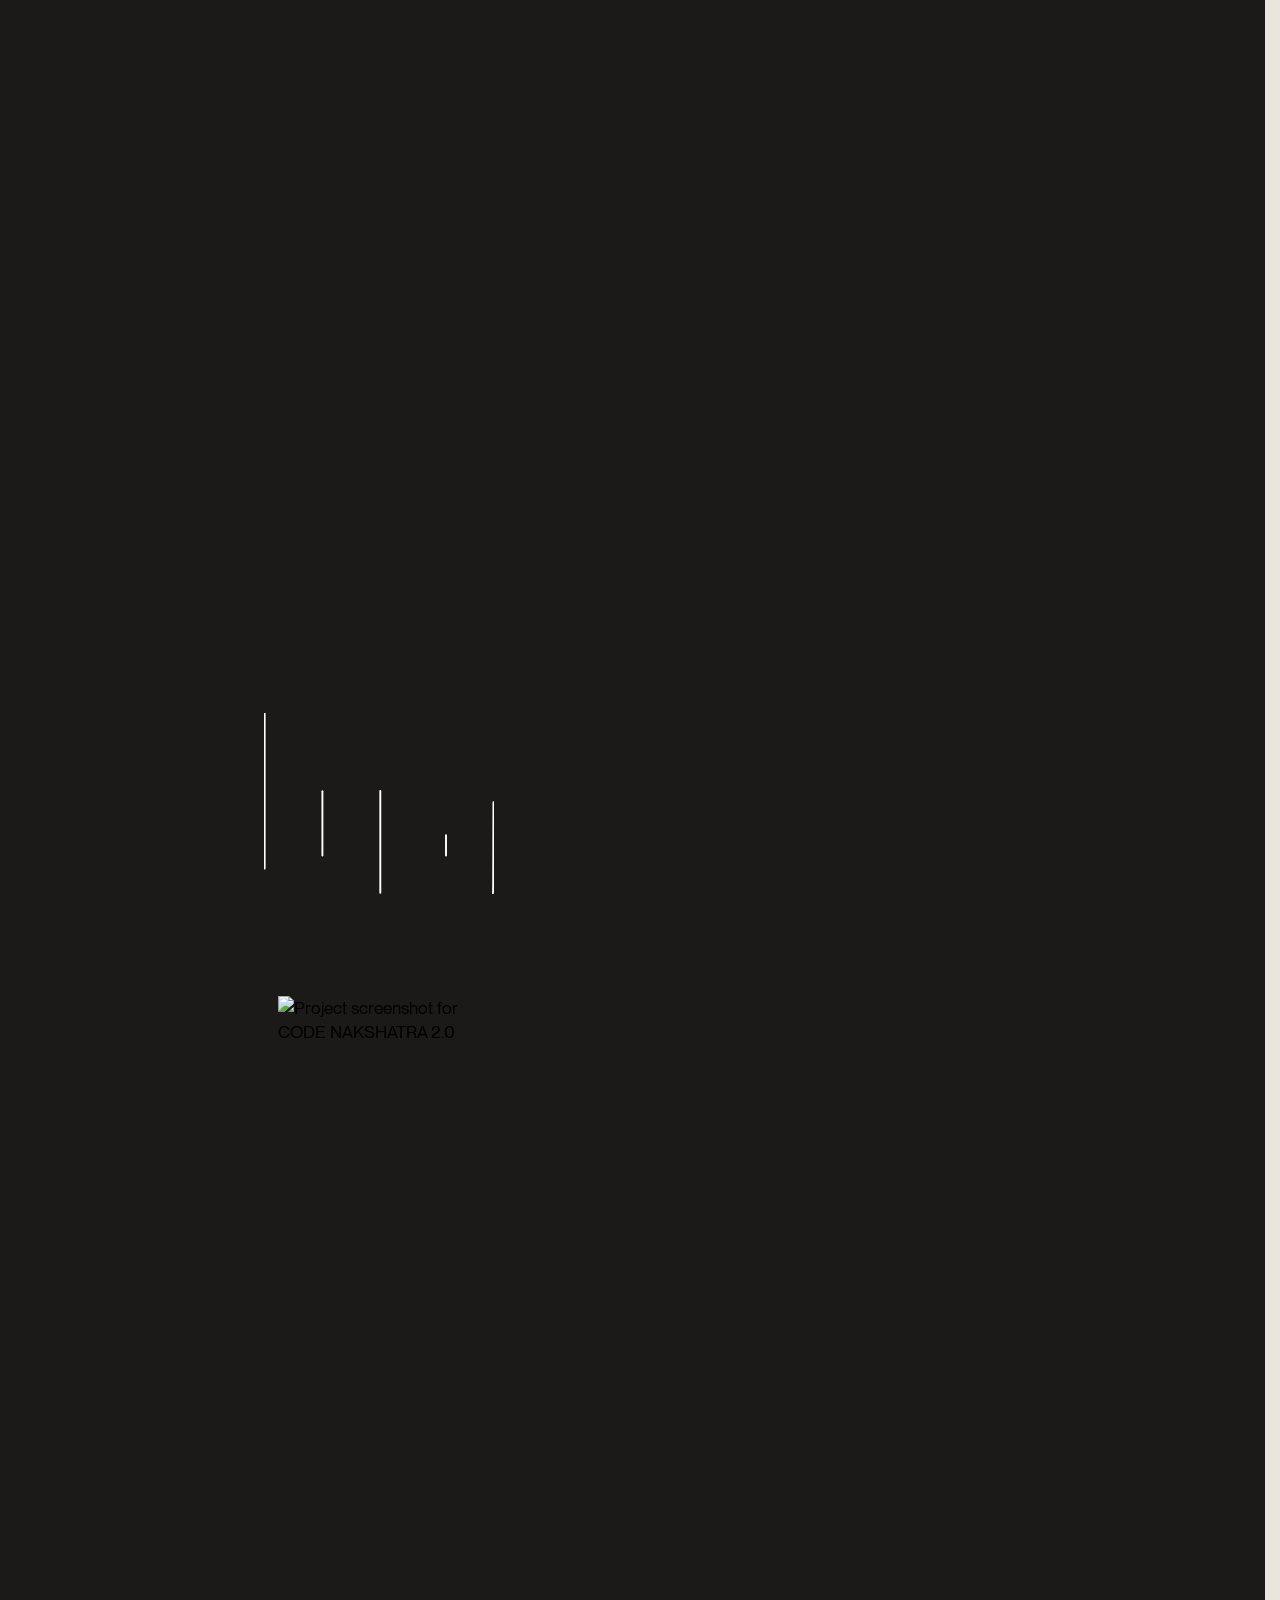
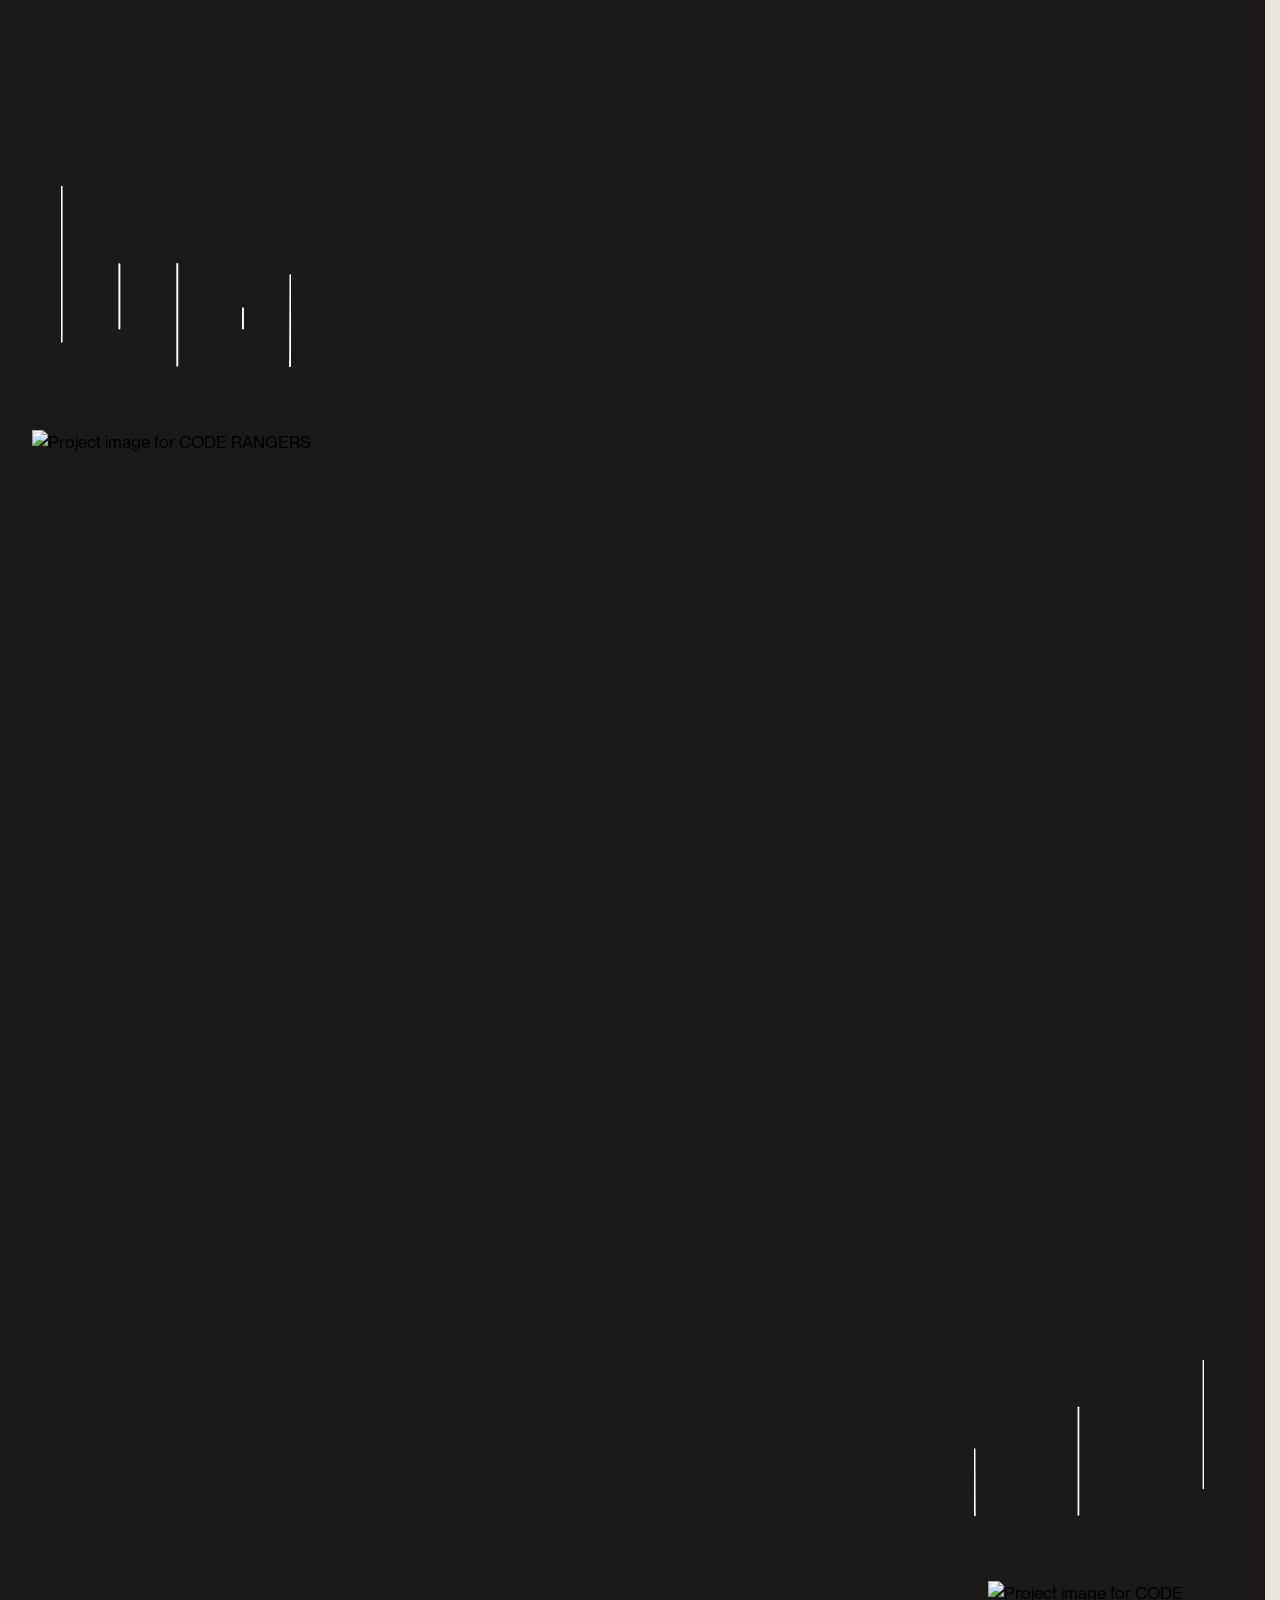
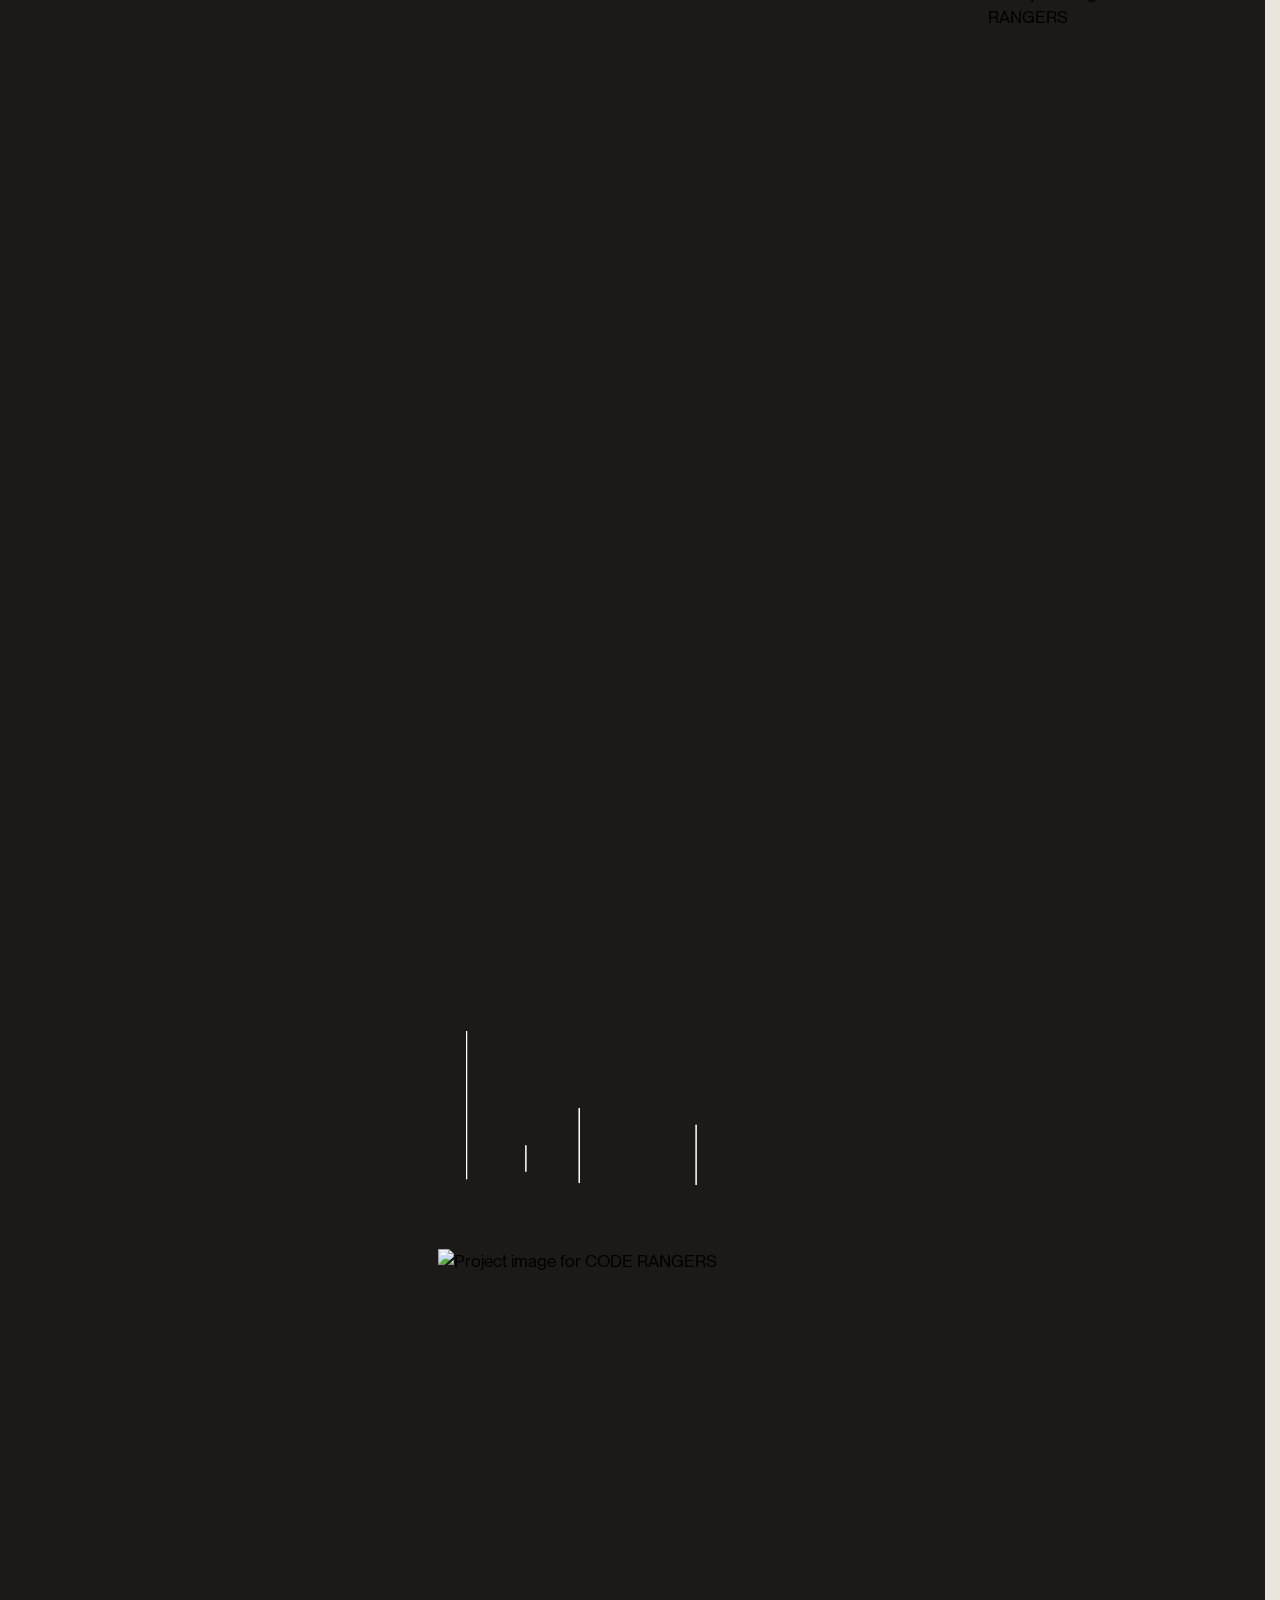
==== commit d123d69c: "Add SAVYA PRAJAPATI as project (05) to selected projects Same interface as ZAPVI/CODE NAKSHATRA: tit" ====
--- a/index.html
+++ b/index.html
@@ -1365,6 +1365,21 @@
     }
 
     #w-node-zapvi-3 {
+      grid-area: 3/5/4/8;
+      align-self: center
+    }
+
+    #w-node-savya-1 {
+      grid-area: 1/1/2/4;
+      align-self: center
+    }
+
+    #w-node-savya-2 {
+      grid-area: 2/10/3/13;
+      align-self: center
+    }
+
+    #w-node-savya-3 {
       grid-area: 3/5/4/8;
       align-self: center
     }
@@ -2427,6 +2442,12 @@
                         <div data-content-type="accent" data-project-content="zapvi"
                           class="selected-projects_project-title_accent">(04)</div>
                       </div>
+                      <div id="w-node-savya-title-wrapper" class="selected-projects_dynamic-element-wrapper">
+                        <h2 data-project-content="savya" data-content-type="title"
+                          class="selected-projects_project-title">SAVYA PRAJAPATI</h2>
+                        <div data-content-type="accent" data-project-content="savya"
+                          class="selected-projects_project-title_accent">(05)</div>
+                      </div>
                     </div>
                     <div class="selected-projects_dynamic-wrapper">
                       <div data-content-type="description" data-project-content="estelle"
@@ -2448,6 +2469,10 @@
                         class="selected-projects_dynamic-element-wrapper">
                         <div class="selected-projects_project-description">It is a website for buying trendy and
                           affordable phone cases and mobile accessories online</div>
+                      <div data-content-type="description" data-project-content="savya"
+                        class="selected-projects_dynamic-element-wrapper">
+                        <div class="selected-projects_project-description">It is a personal website that showcases the works, projects and achievements of Savya Prajapati</div>
+                      </div>
                       </div>
                     </div>
                   </div>
@@ -2491,6 +2516,15 @@
                           class="btn-animate-chars__text w-variant-548e6827-34ee-e06d-260b-005c88a3d7c4">See&nbsp;project</span>
                       </a>
                     </div>
+                      <div data-content-type="button" data-project-content="savya"
+                        class="selected-projects_dynamic-element-wrapper">
+                        <a class='btn-animate-chars w-inline-block' data-wf--button--variant='alternate'
+                          href='#' id='w-node-_66ba0810-e130-04d9-7ee0-976a441252ef-441252ef'>
+                          <div class="btn-animate-chars__bg w-variant-548e6827-34ee-e06d-260b-005c88a3d7c4"></div><span
+                            data-button-animate-chars=""
+                            class="btn-animate-chars__text w-variant-548e6827-34ee-e06d-260b-005c88a3d7c4">See&nbsp;project</span>
+                        </a>
+                      </div>
                   </div>
                 </div>
               </div>
@@ -2763,7 +2797,63 @@
             </div>
           </div>
         </div>
-      </div>
+      
+        <div data-project-section="savya" class="selected-projects_project-photos_wrapper">
+          <div class="padding-global">
+            <div class="container-large">
+              <div class="selected-projects_project-photos_content grid-12 is-selected-projects">
+                <div id="w-node-savya-1" class="selected-projects_falling-image_wrapper">
+                  <div class="selected-projects_falling-vector"
+                    style="transform: translateY(-7rem); margin-bottom: 6rem;"><svg xmlns="http://www.w3.org/2000/svg"
+                      width="100%" viewbox="0 0 362 284" fill="none">
+                      <path d="M1 1V244.169" stroke="currentColor" stroke-width="2" stroke-linecap="round"
+                        class="fall-line"></path>
+                      <path d="M182.561 122.542V282.044" stroke="currentColor" stroke-width="2" stroke-linecap="round"
+                        class="fall-line"></path>
+                      <path d="M91.6844 122.779L91.6844 223.779" stroke="currentColor" stroke-width="2"
+                        stroke-linecap="round" class="fall-line"></path>
+                      <path d="M285.684 191.779L285.684 223.779" stroke="currentColor" stroke-width="2"
+                        stroke-linecap="round" class="fall-line"></path>
+                      <path
+                        d="M360.179 140.031C360.047 188.316 359.919 235.18 359.79 258.747C359.66 282.314 359.532 282.576 359.405 282.839"
+                        stroke="currentColor" stroke-width="2" stroke-linecap="round" class="fall-line"></path>
+                    </svg></div>
+                  <div data-falling-image="" data-speed="-0.6" class="selected-projects_project-photos_photo-16x9"></div>
+                </div>
+                <div id="w-node-savya-2" class="selected-projects_falling-image_wrapper">
+                  <div class="selected-projects_falling-vector"
+                    style="transform: translateY(-7rem); margin-bottom: 6rem;"><svg xmlns="http://www.w3.org/2000/svg"
+                      width="100%" viewbox="0 0 402 273" fill="none">
+                      <path
+                        d="M1 155.408C1.10313 194.755 1.20323 232.945 1.30485 252.04C1.40647 271.135 1.50657 271.135 1.60667 271.135"
+                        stroke="currentColor" stroke-width="2" stroke-linecap="round" class="fall-line"></path>
+                      <path d="M182.059 82.5552V269.9" stroke="currentColor" stroke-width="2" stroke-linecap="round"
+                        class="fall-line"></path>
+                      <path d="M400.03 1V223.427" stroke="currentColor" stroke-width="2" stroke-linecap="round"
+                        class="fall-line"></path>
+                    </svg></div>
+                  <div data-falling-image="" data-speed="0.3" class="selected-projects_project-photos_photo-3x4"></div>
+                </div>
+                <div id="w-node-savya-3" class="selected-projects_falling-image_wrapper">
+                  <div class="selected-projects_falling-vector"
+                    style="transform: translateY(-7rem); margin-bottom: 6rem;"><svg xmlns="http://www.w3.org/2000/svg"
+                      width="100%" viewbox="0 0 458 306" fill="none">
+                      <path d="M1 1V293.225" stroke="currentColor" stroke-width="2" stroke-linecap="round"
+                        class="fall-line"></path>
+                      <path d="M224.875 153.748L224.875 300.748" stroke="currentColor" stroke-width="2"
+                        stroke-linecap="round" class="fall-line"></path>
+                      <path d="M118.875 227.748L118.875 278.748" stroke="currentColor" stroke-width="2"
+                        stroke-linecap="round" class="fall-line"></path>
+                      <path d="M456.984 187.153V304.931" stroke="currentColor" stroke-width="2" stroke-linecap="round"
+                        class="fall-line"></path>
+                    </svg></div>
+                  <div data-falling-image="" data-speed="0.2" class="selected-projects_project-photos_photo-16x9"></div>
+                </div>
+              </div>
+            </div>
+          </div>
+        </div>
+</div>
       <div data-theme-section="dark" class="section_see-all">
         <div class="padding-global">
           <div class="container-large">
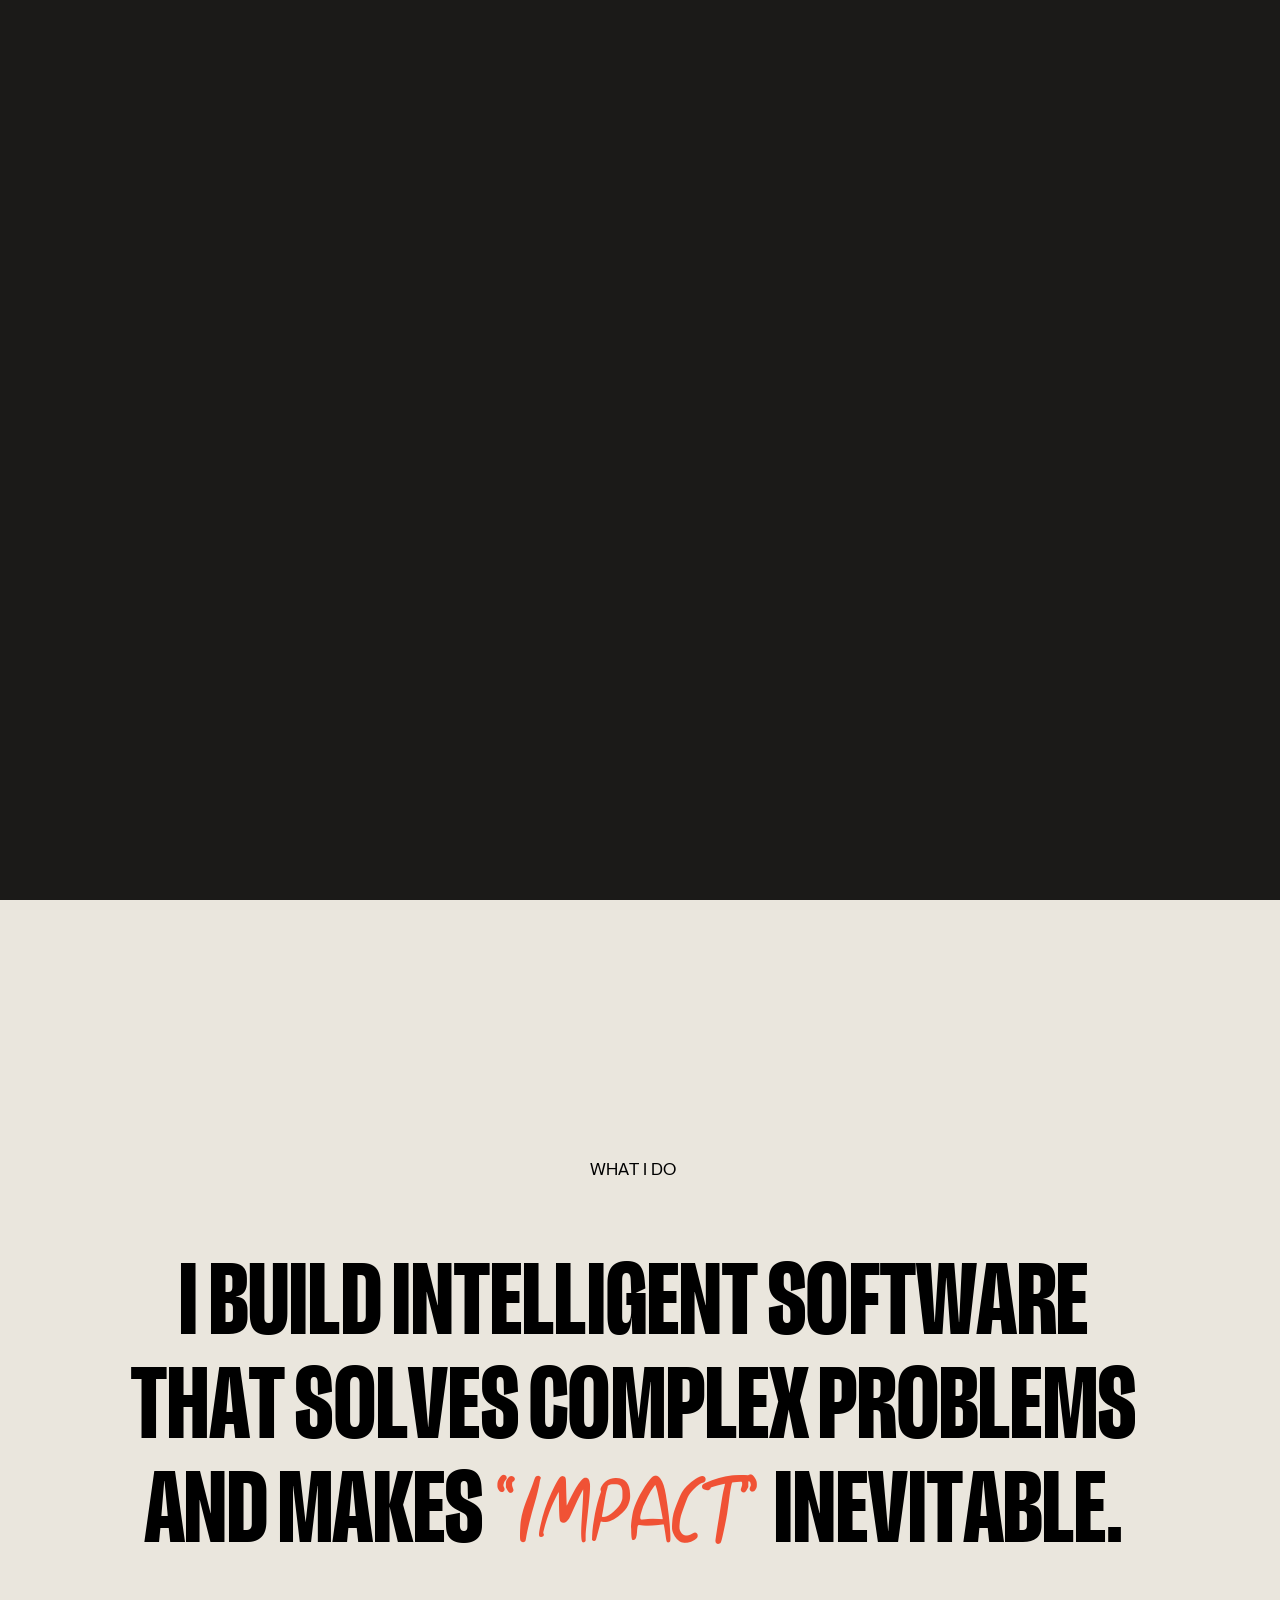
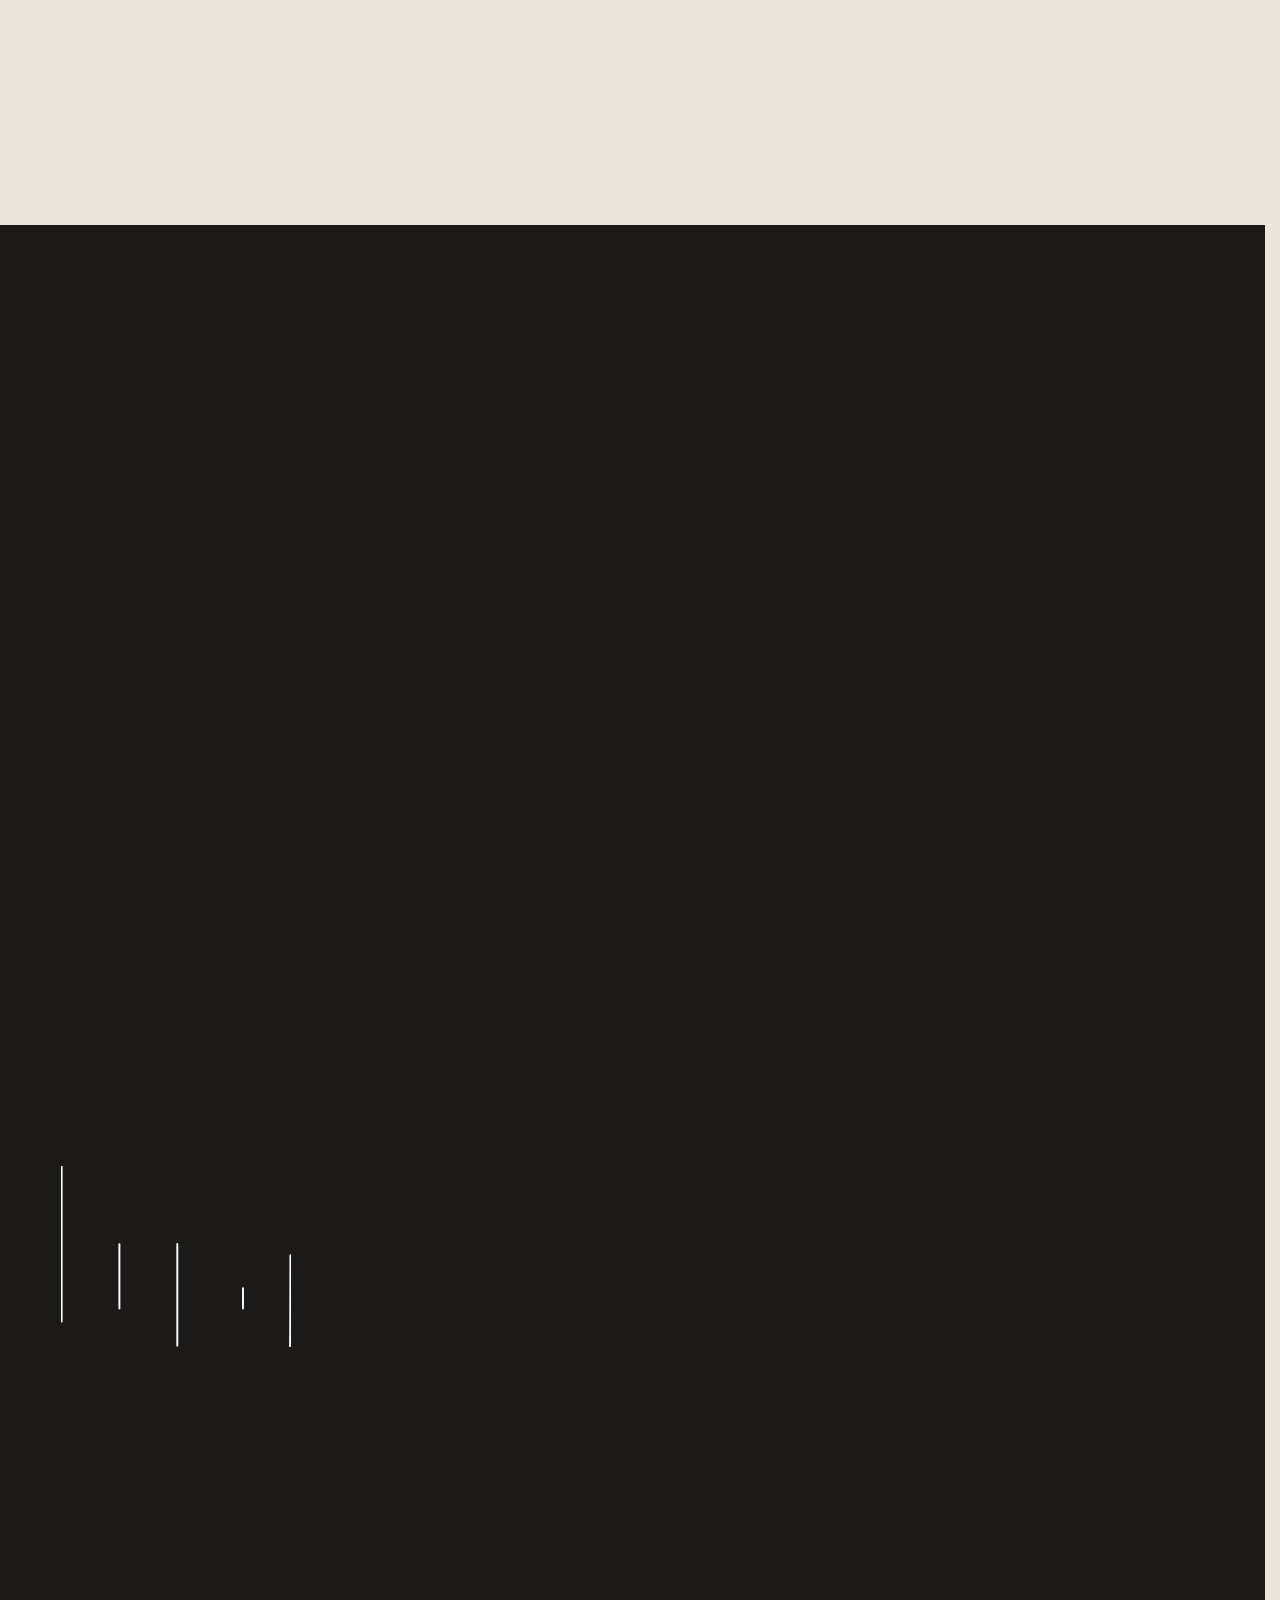
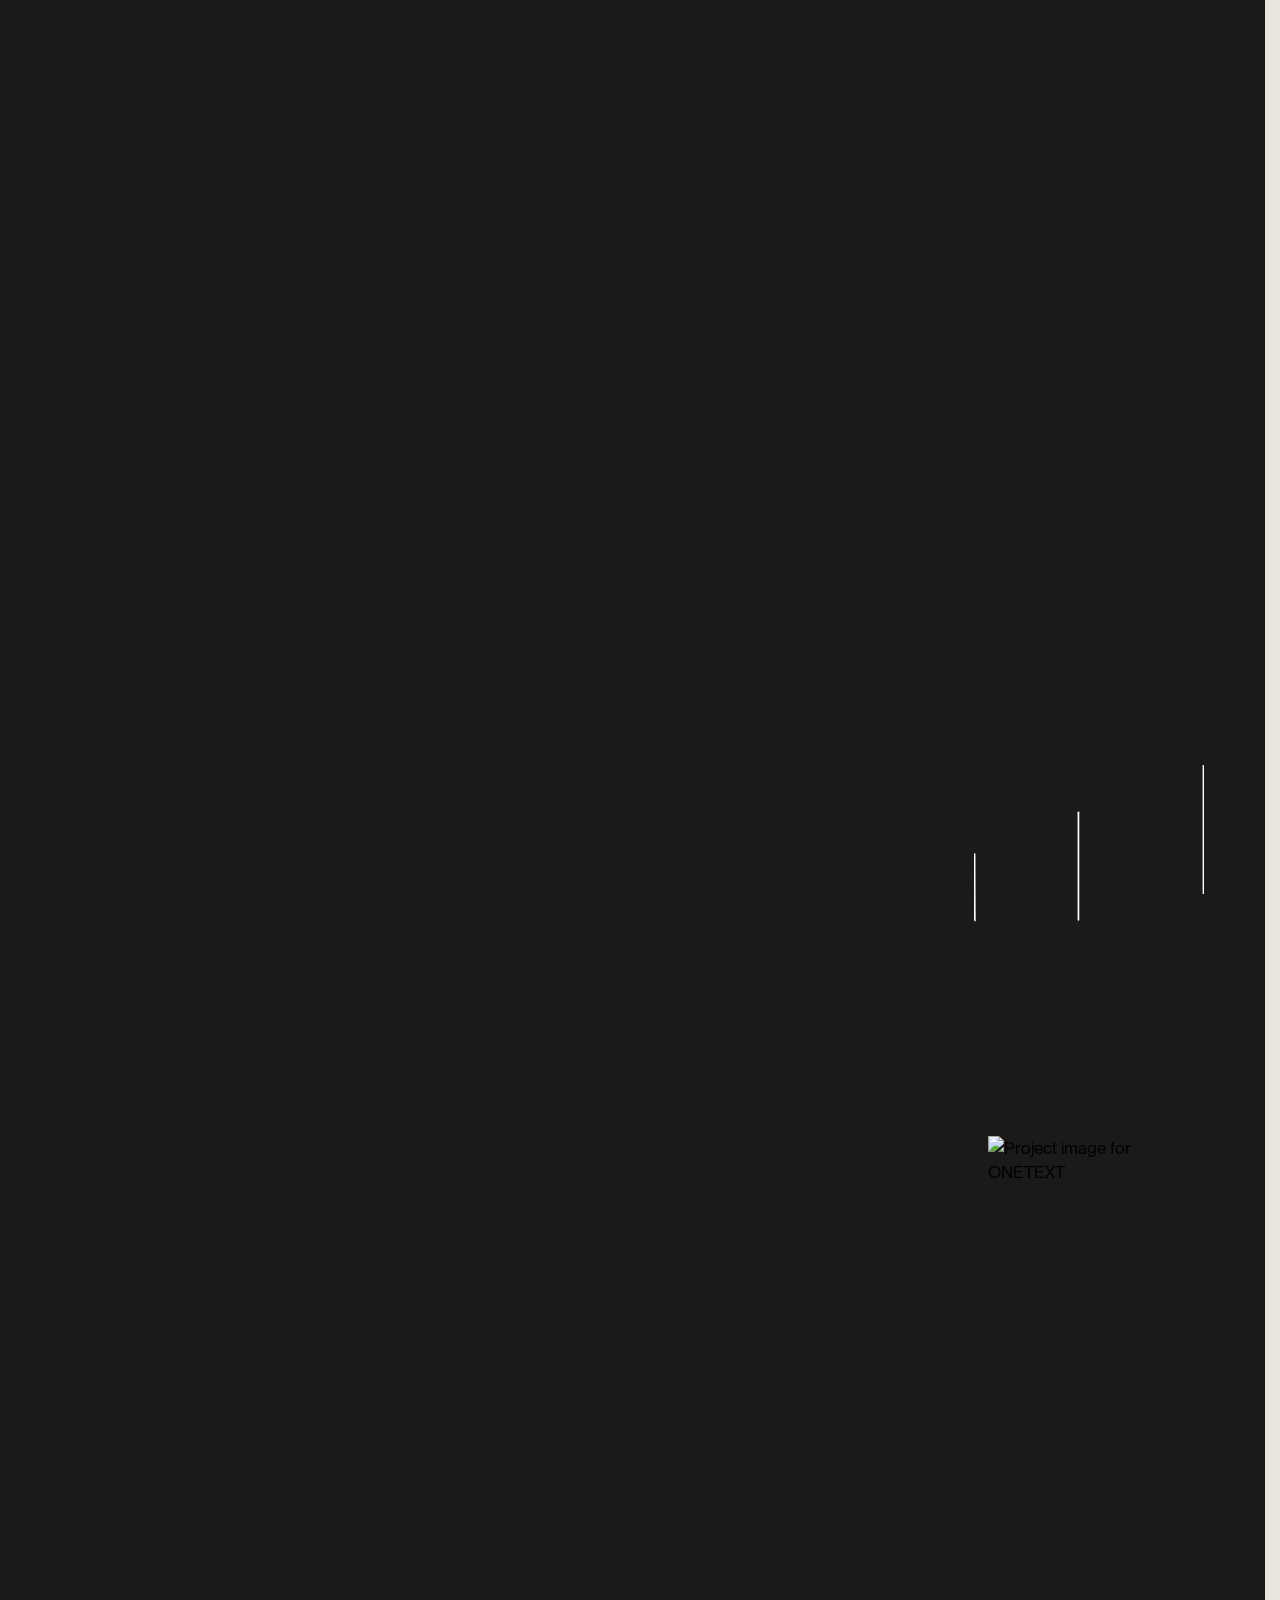
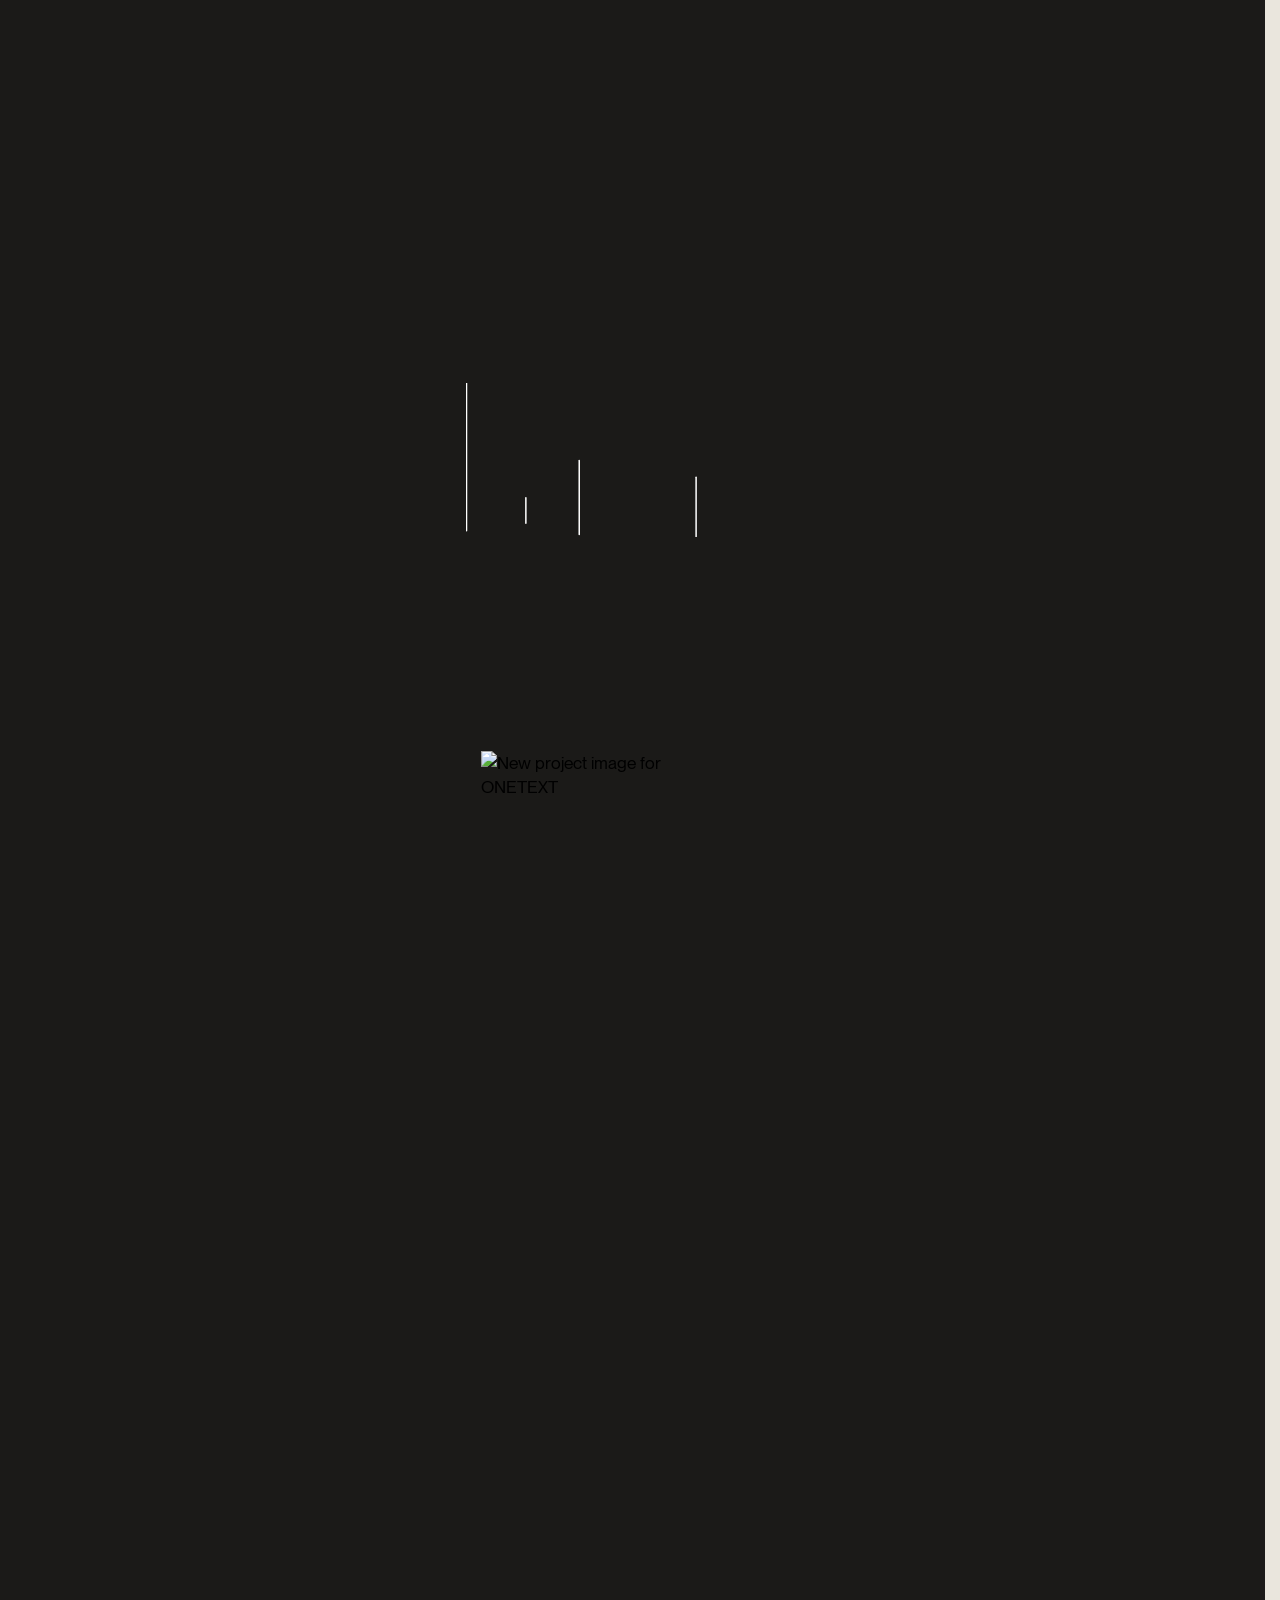
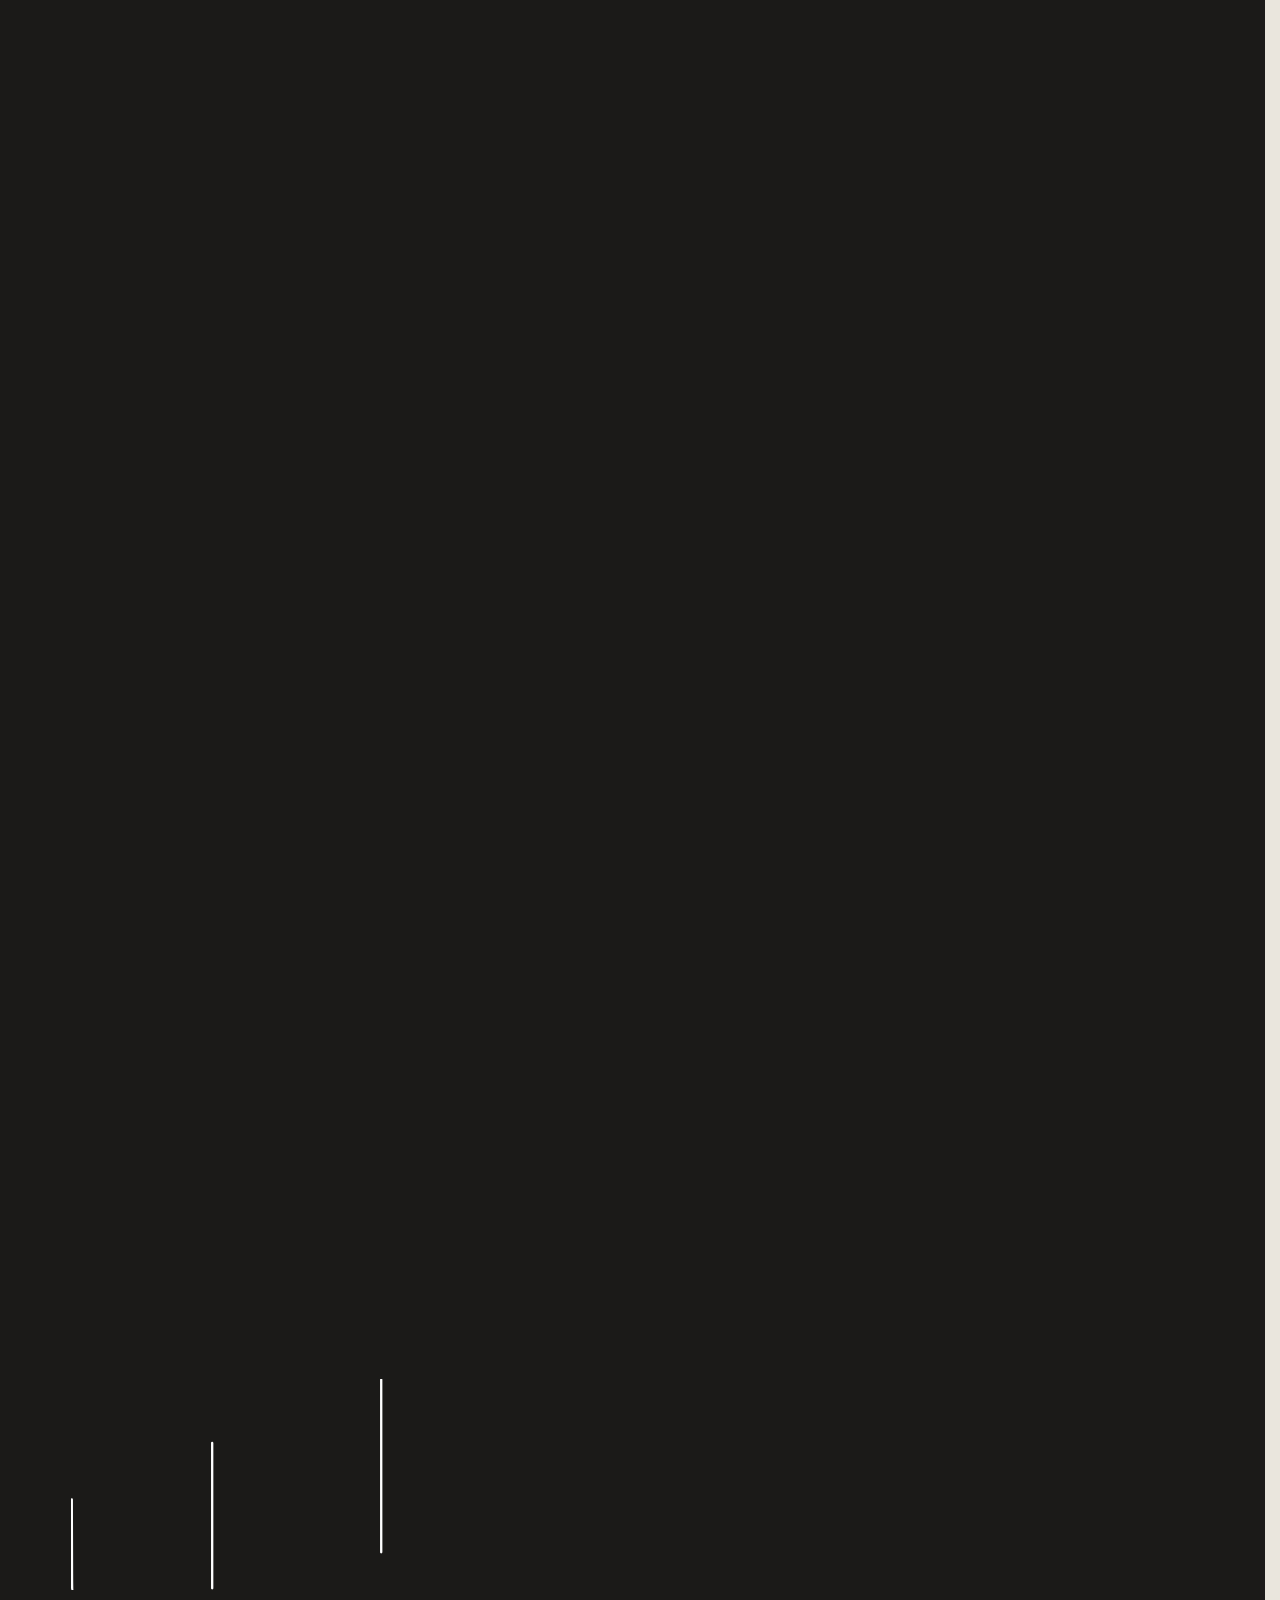
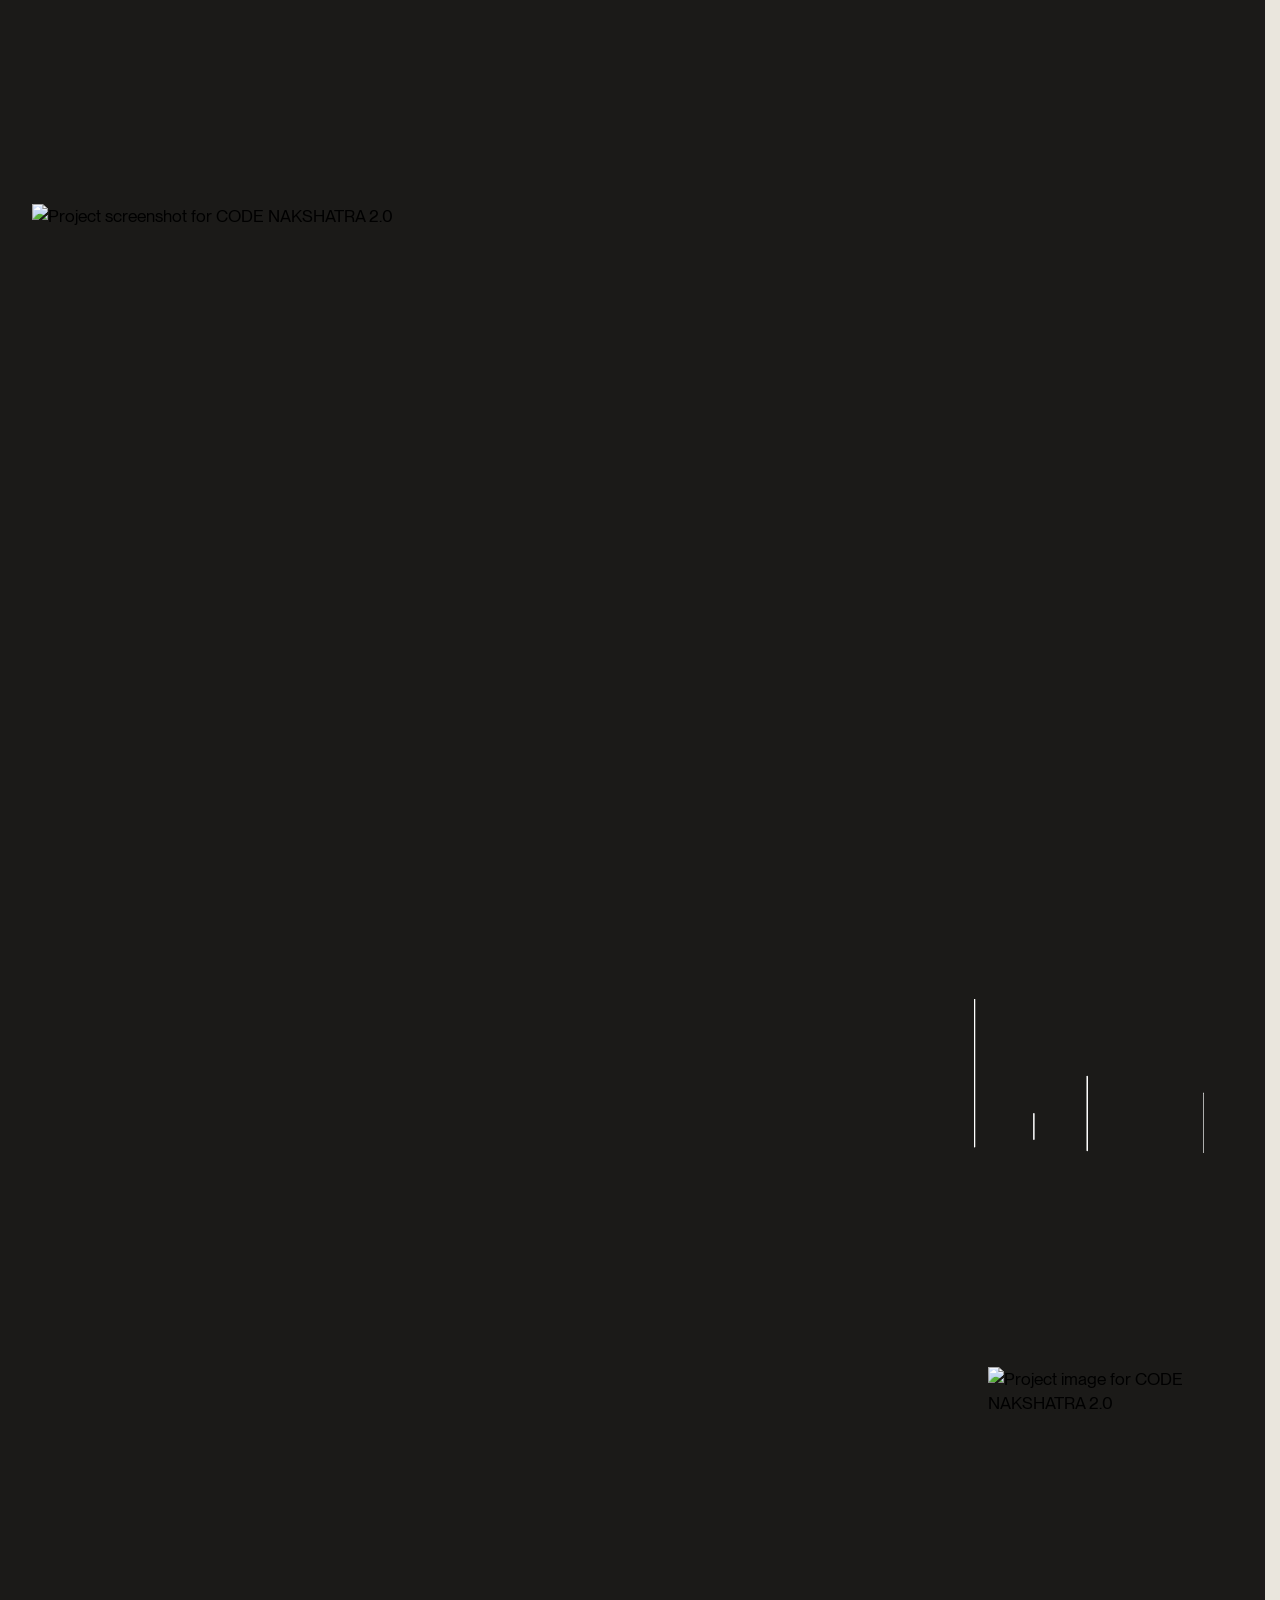
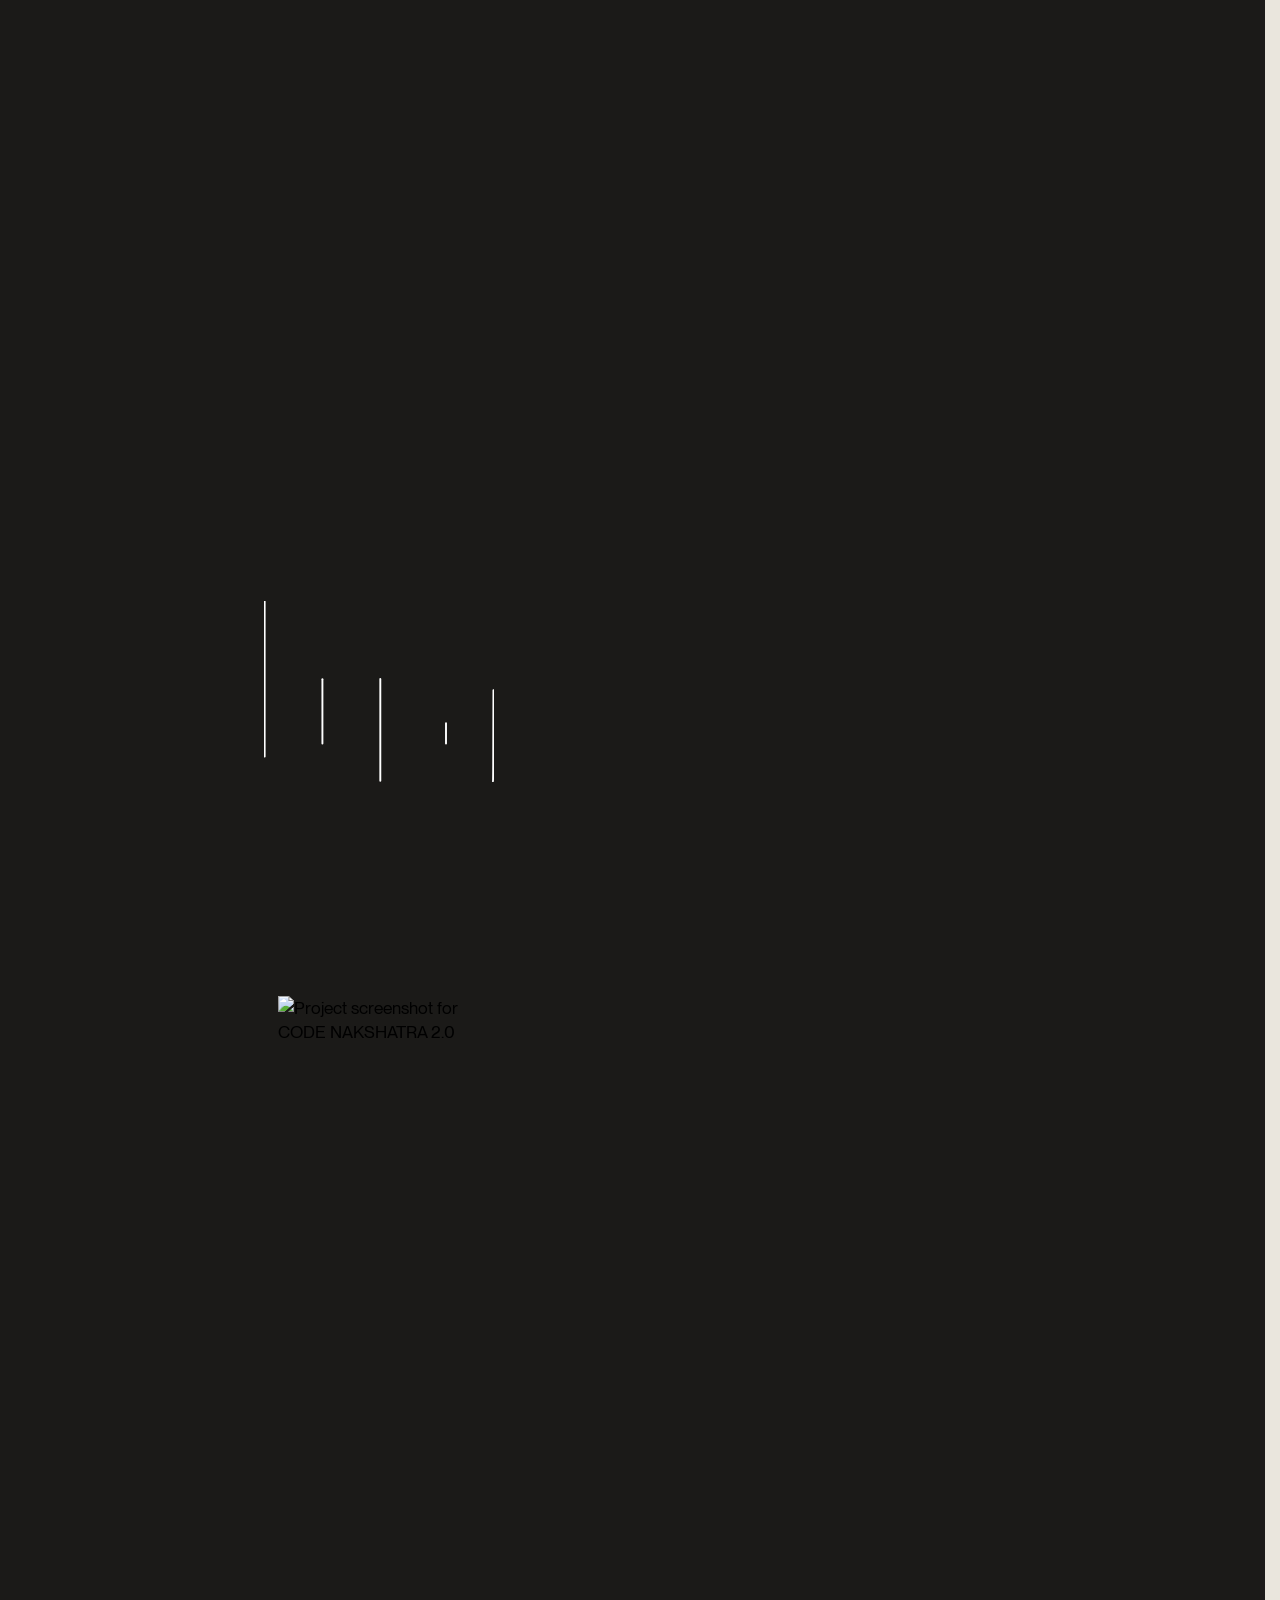
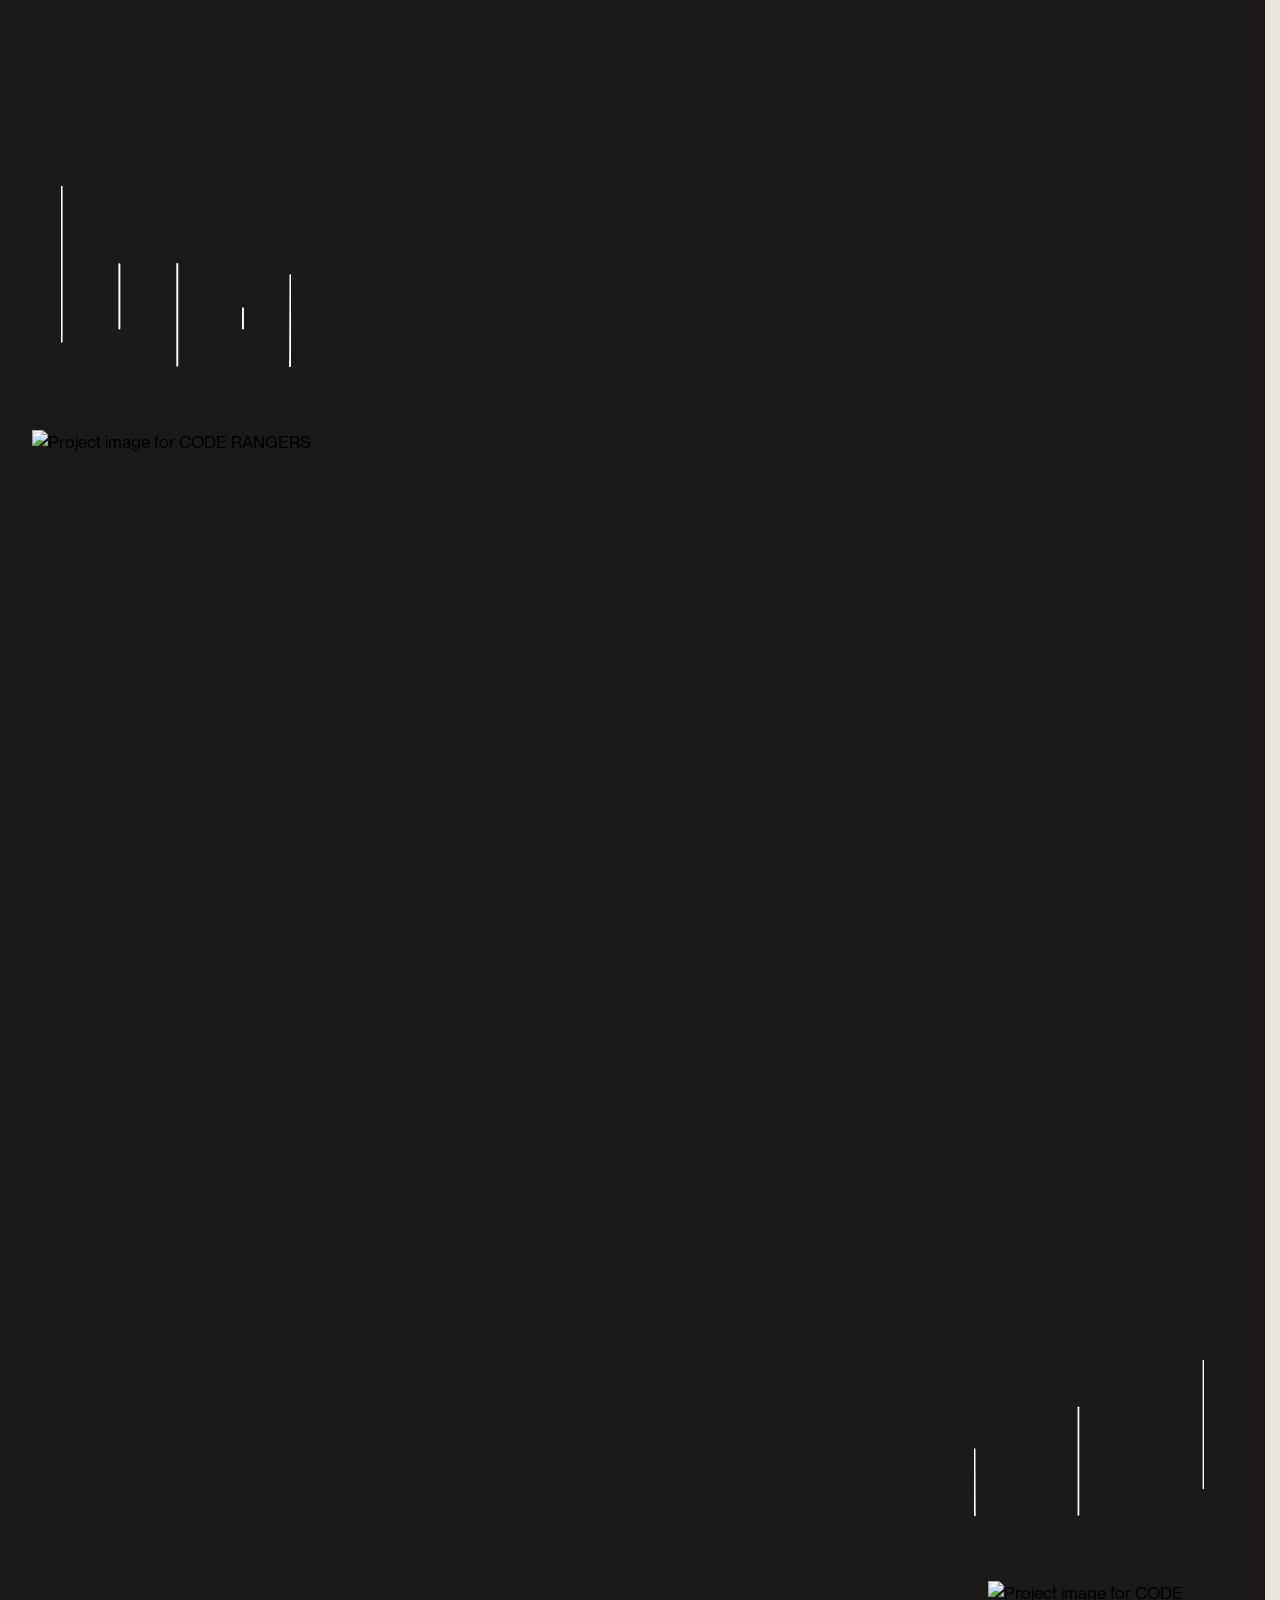
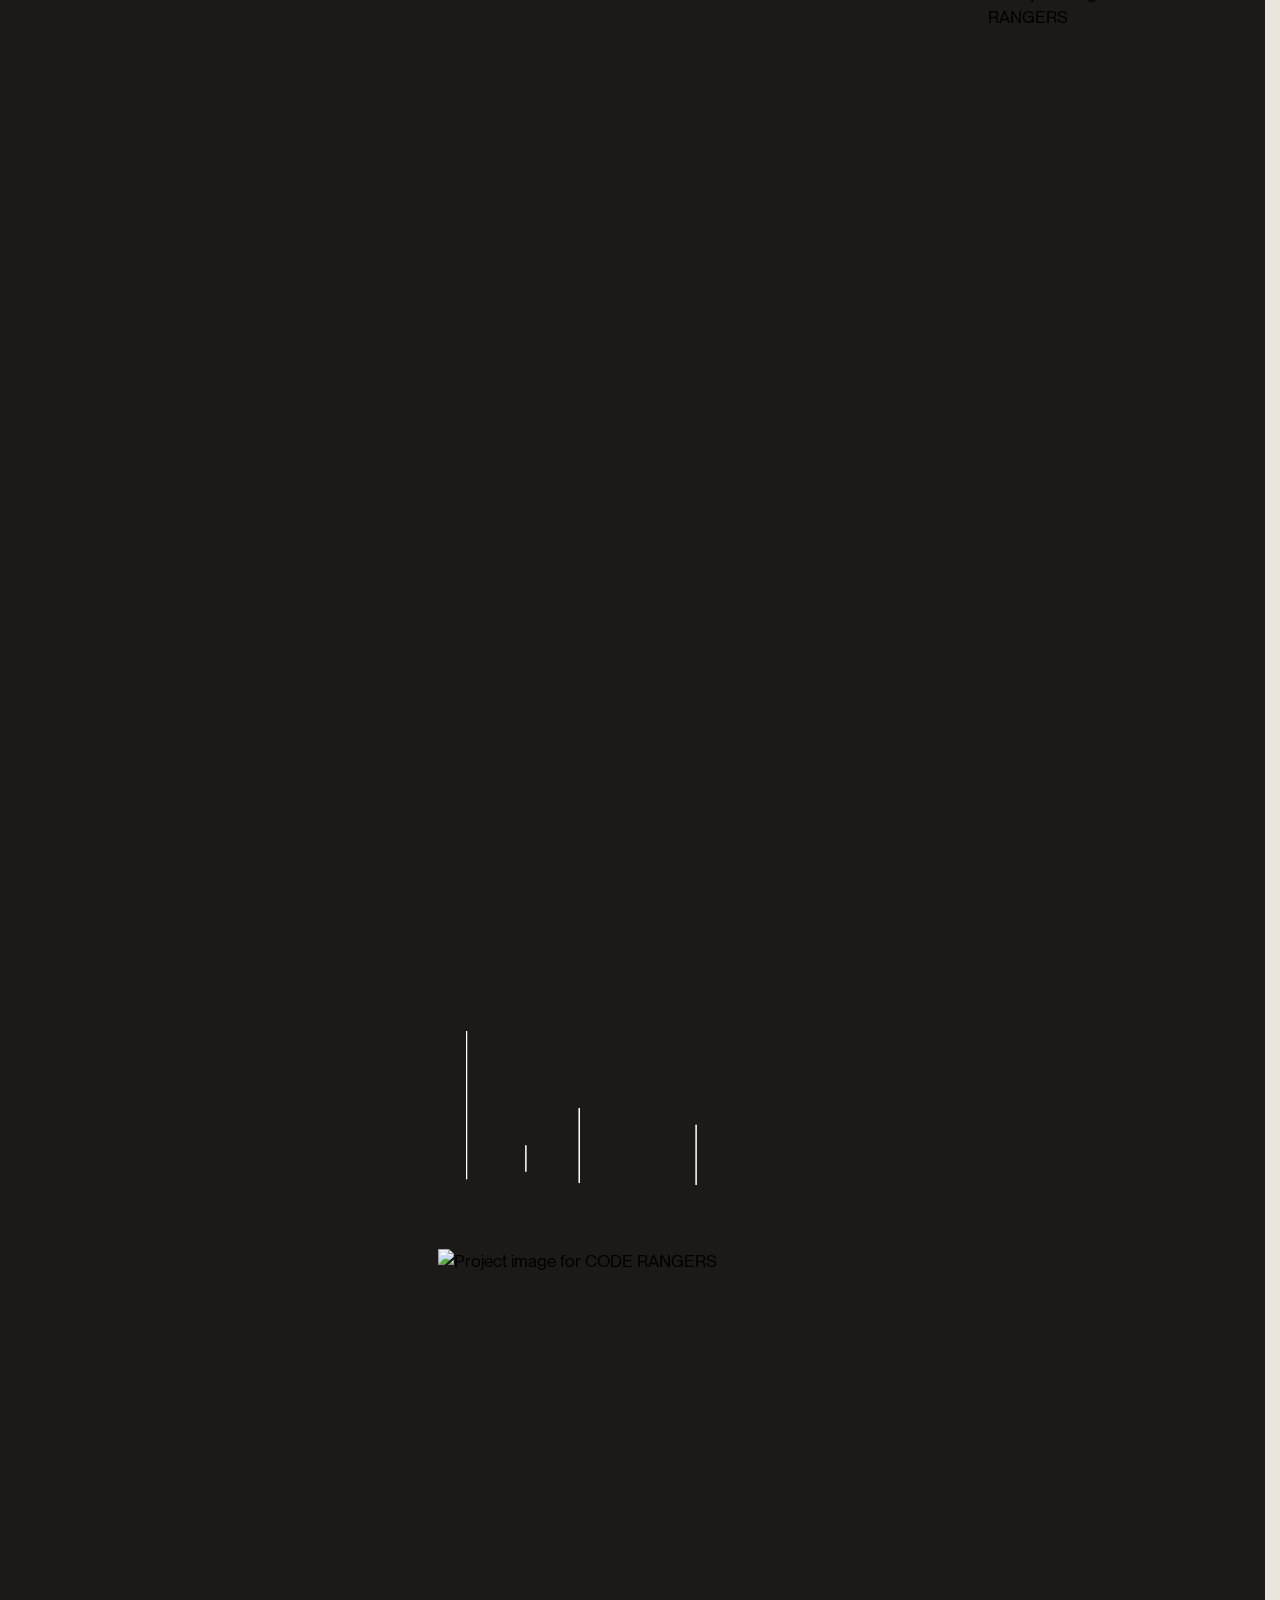
==== commit d7212a9b: "Rename project title: SAVYA -> SABHYA PRAJAPATI" ====
--- a/index.html
+++ b/index.html
@@ -2444,7 +2444,7 @@
                       </div>
                       <div id="w-node-savya-title-wrapper" class="selected-projects_dynamic-element-wrapper">
                         <h2 data-project-content="savya" data-content-type="title"
-                          class="selected-projects_project-title">SAVYA PRAJAPATI</h2>
+                          class="selected-projects_project-title">SABHYA PRAJAPATI</h2>
                         <div data-content-type="accent" data-project-content="savya"
                           class="selected-projects_project-title_accent">(05)</div>
                       </div>
@@ -2471,7 +2471,7 @@
                           affordable phone cases and mobile accessories online</div>
                       <div data-content-type="description" data-project-content="savya"
                         class="selected-projects_dynamic-element-wrapper">
-                        <div class="selected-projects_project-description">It is a personal website that showcases the works, projects and achievements of Savya Prajapati</div>
+                        <div class="selected-projects_project-description">It is a personal website that showcases the works, projects and achievements of Sabhya Prajapati</div>
                       </div>
                       </div>
                     </div>
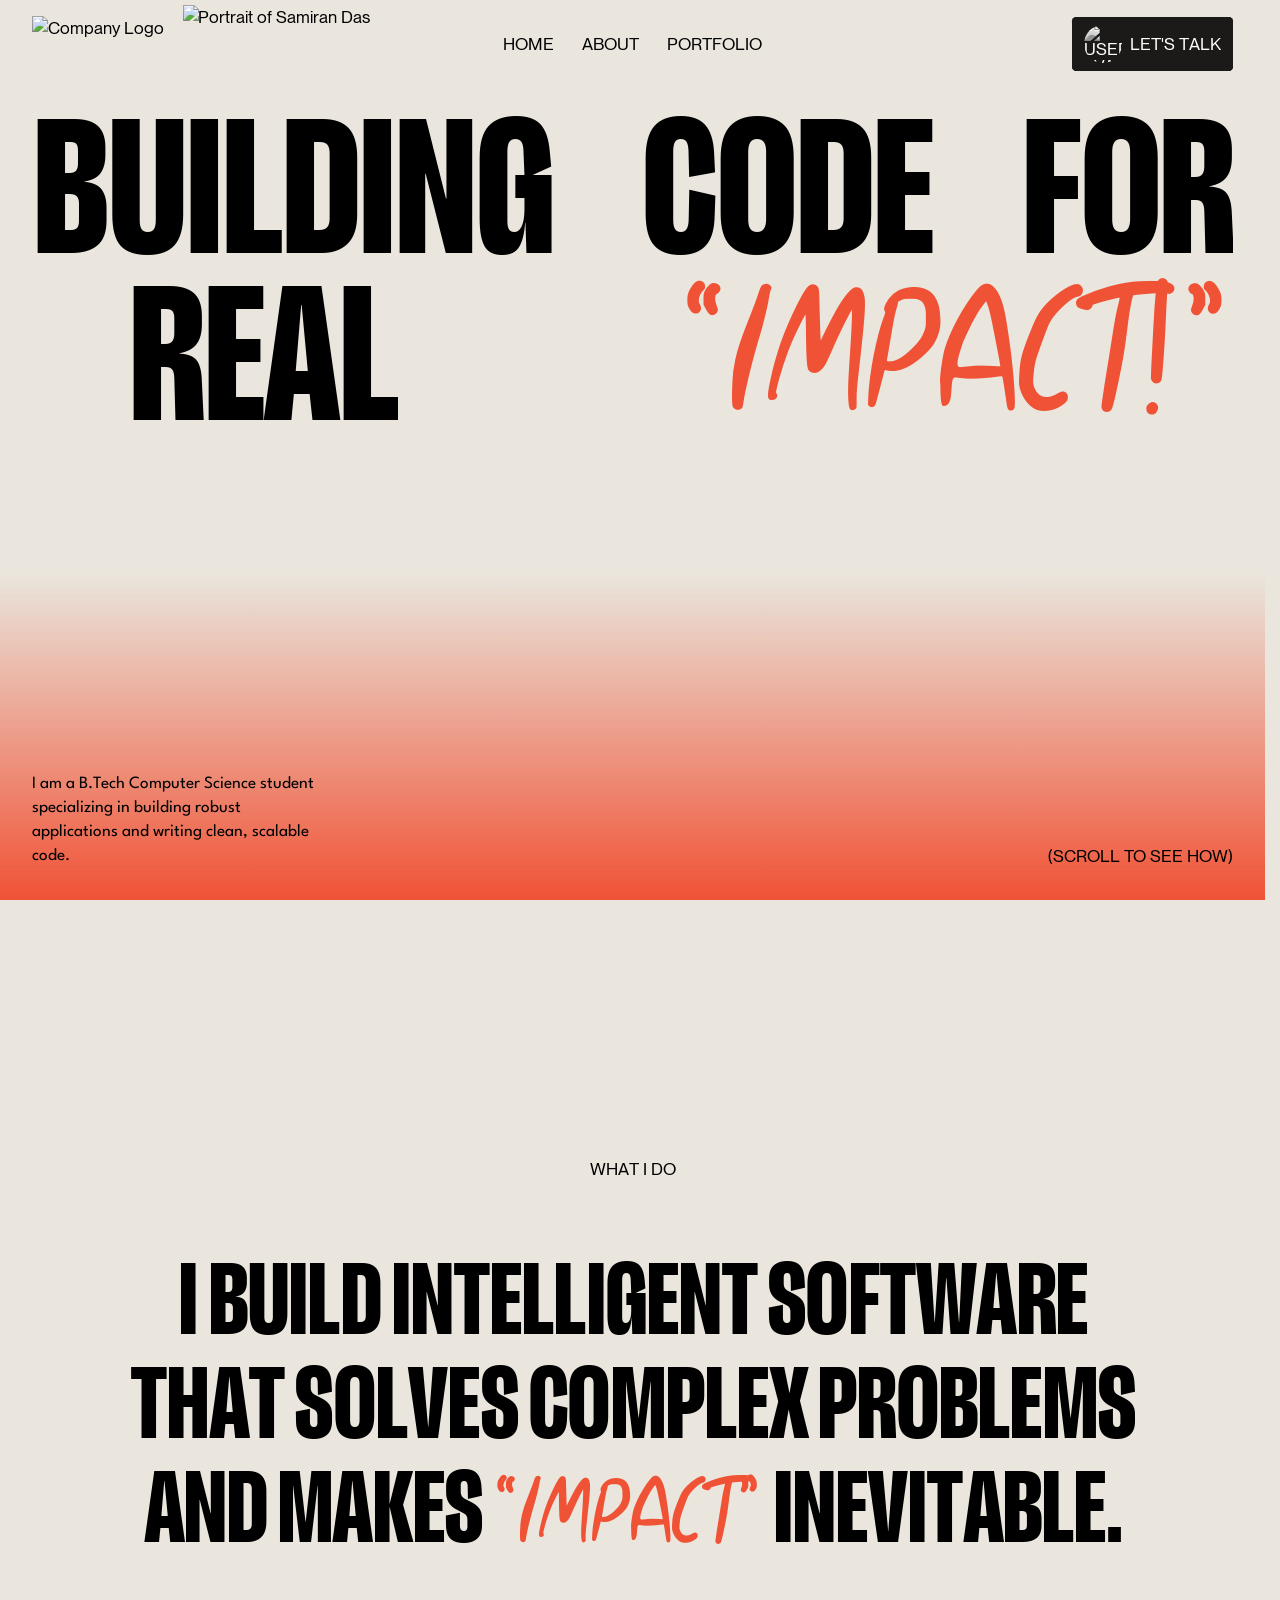
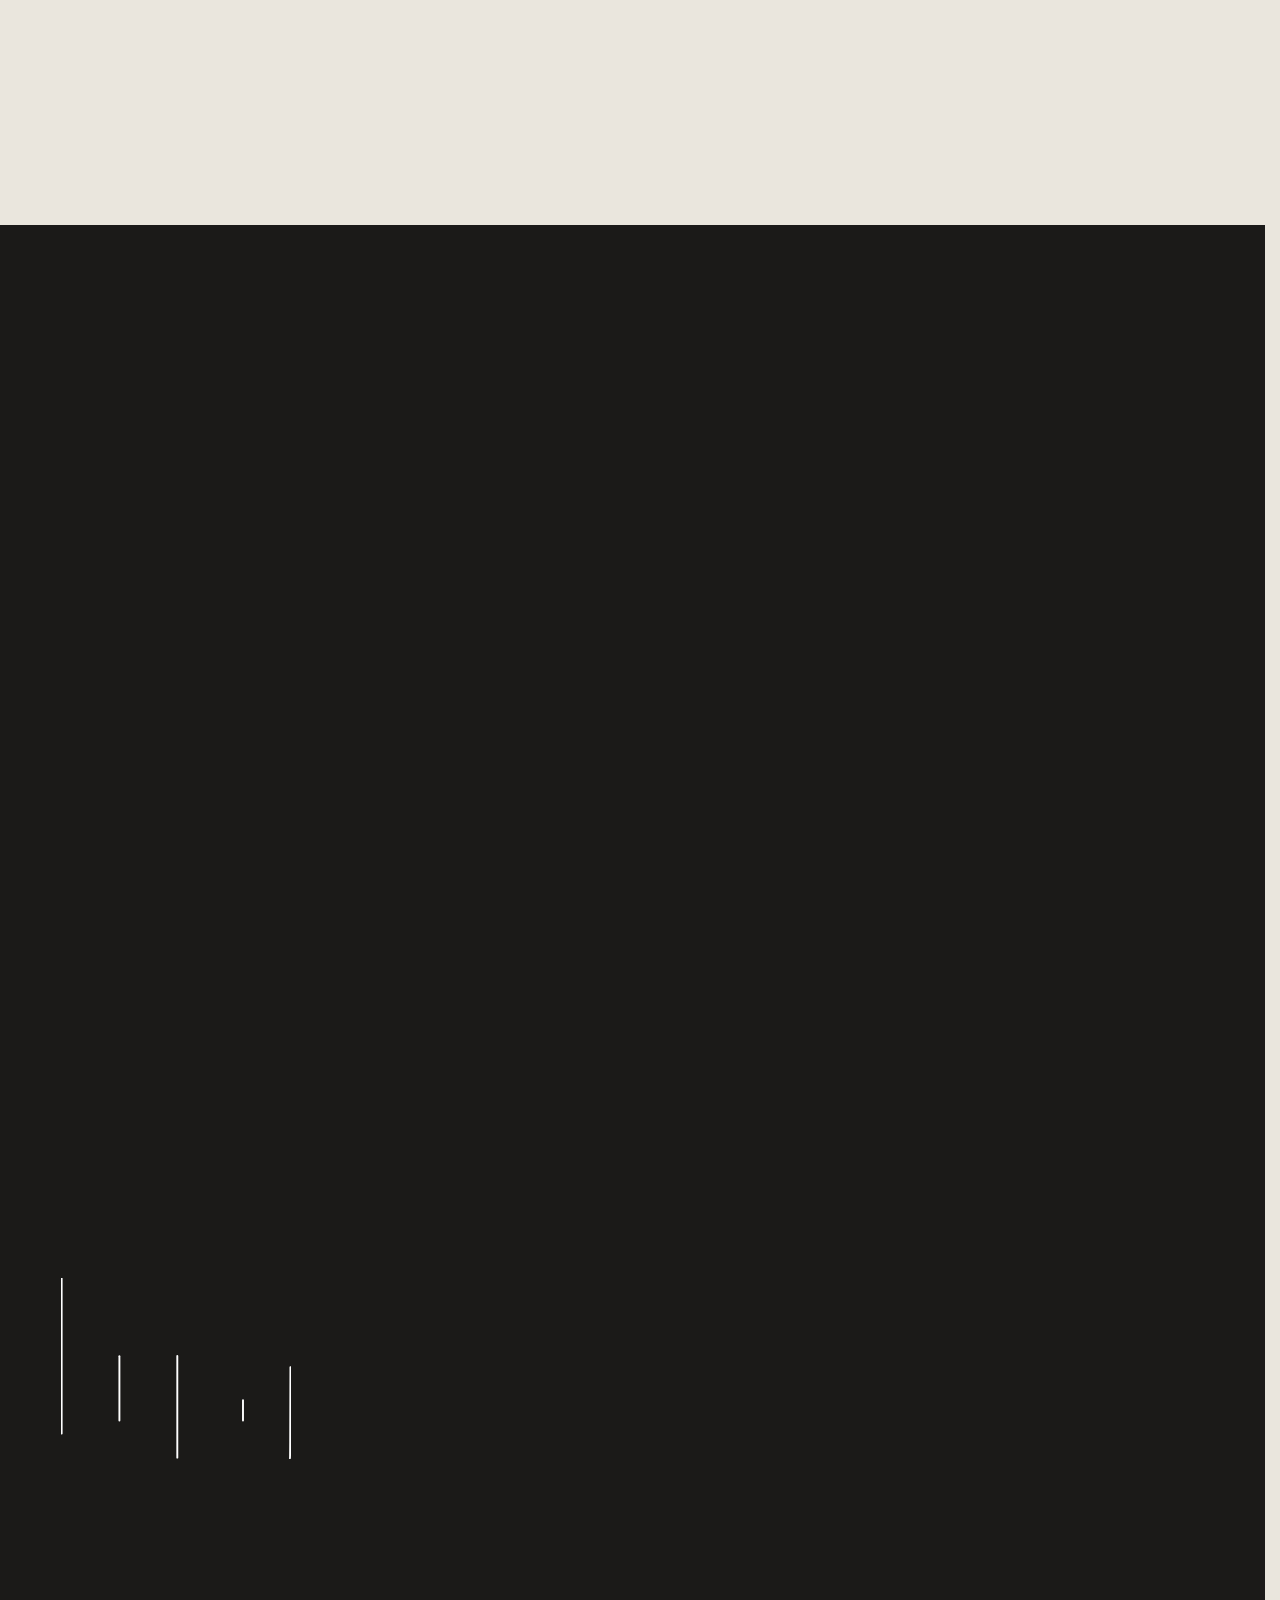
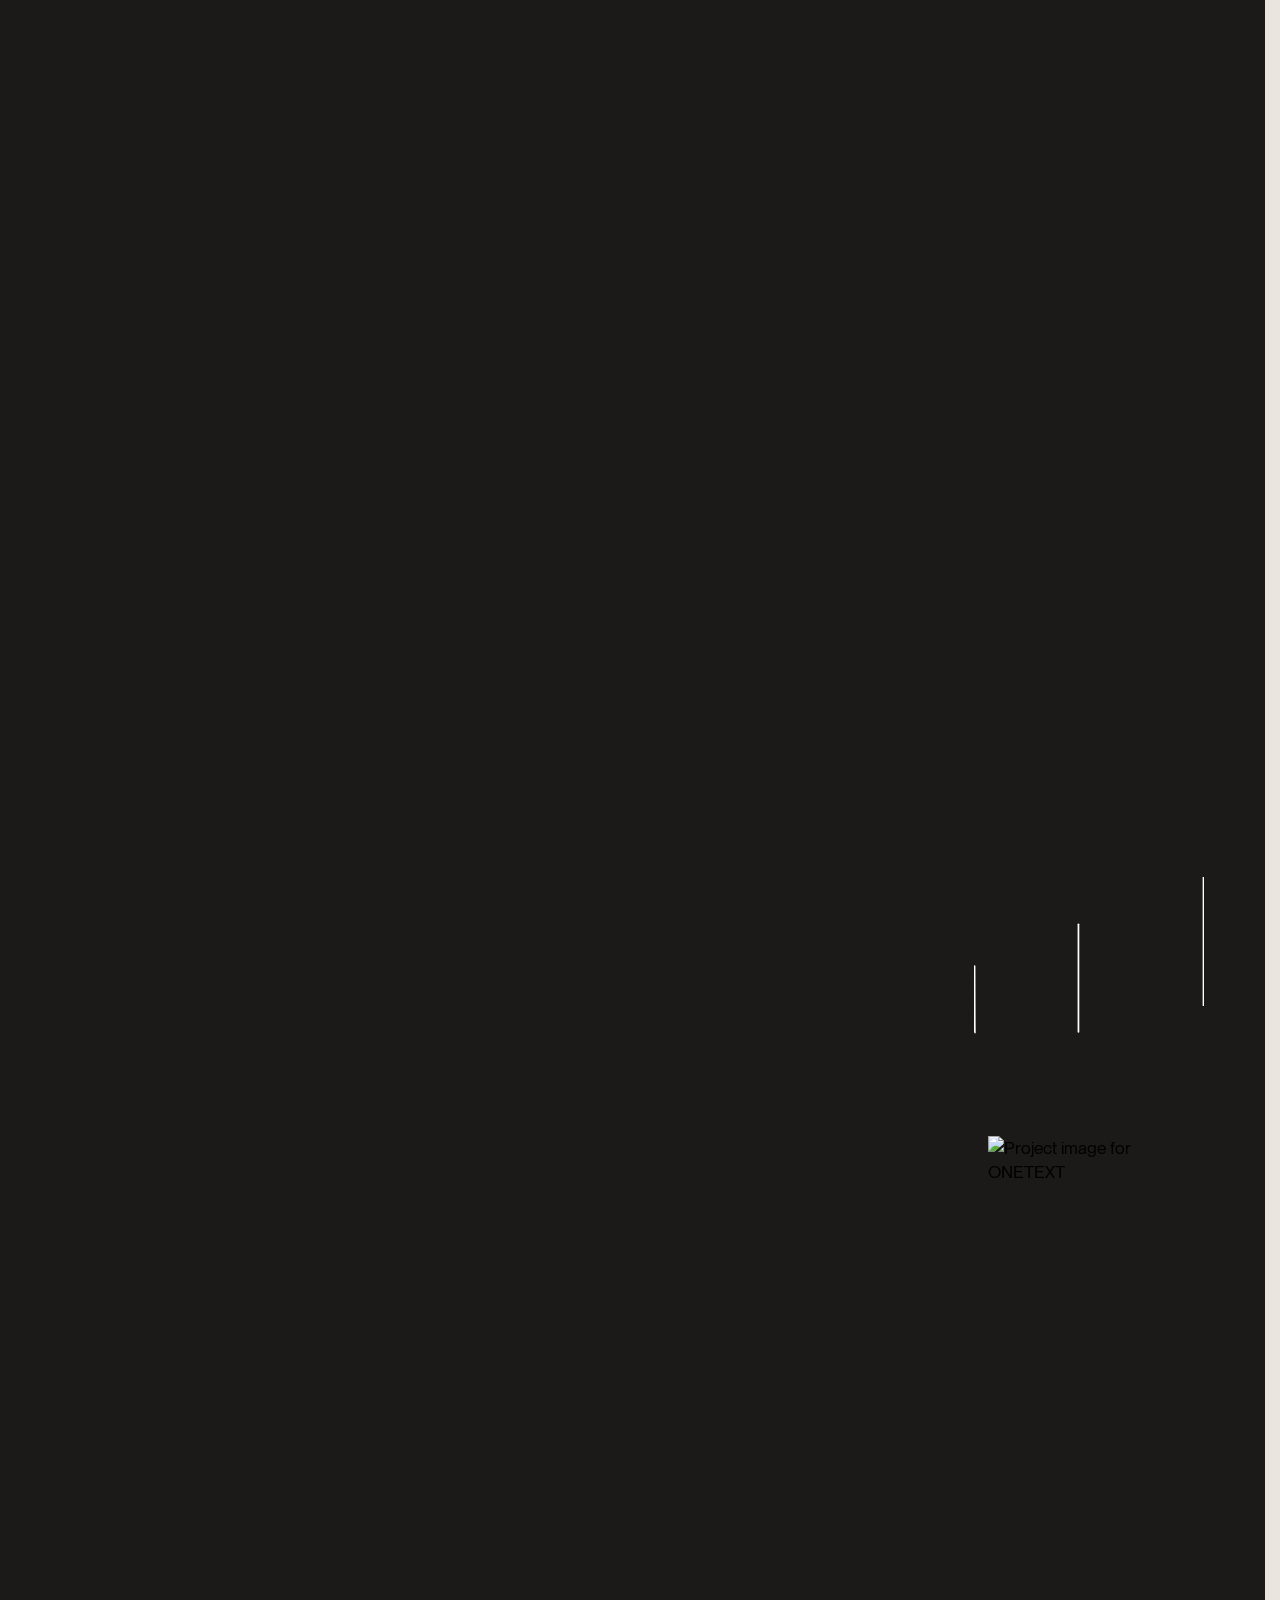
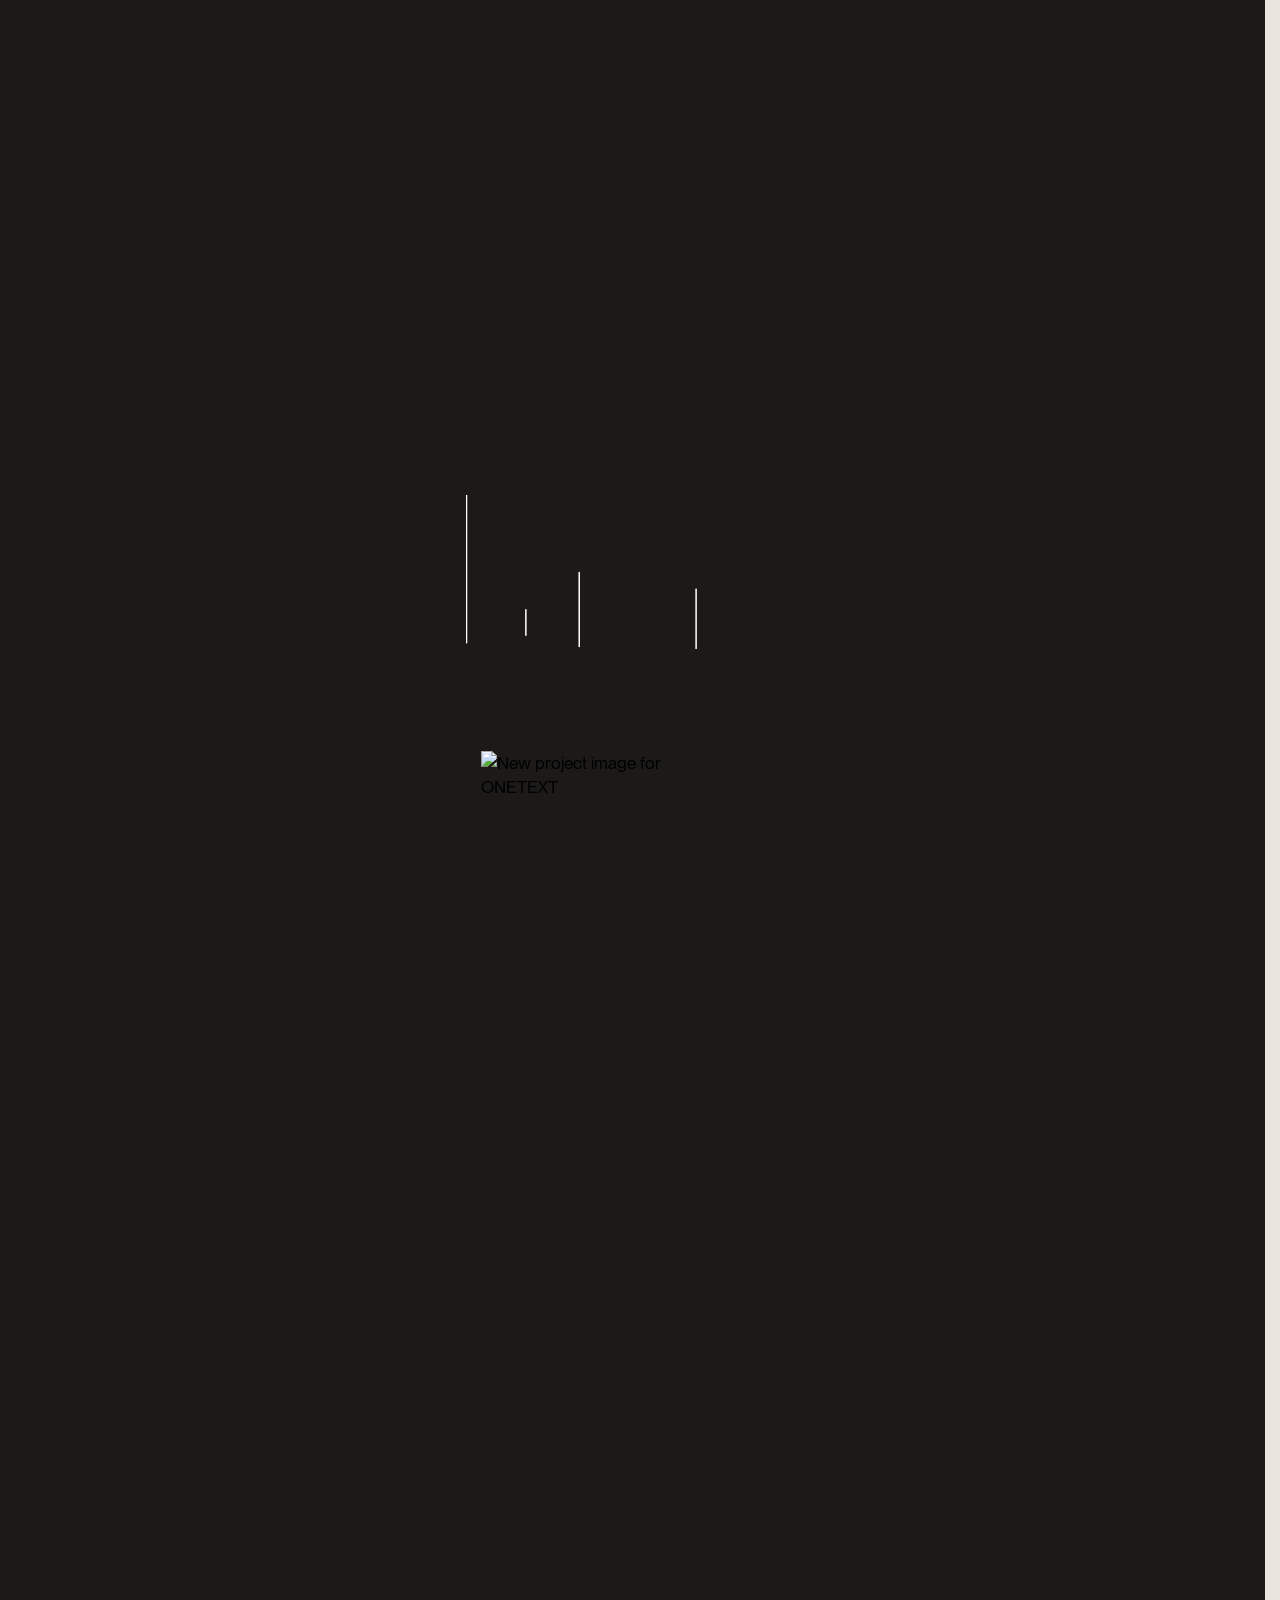
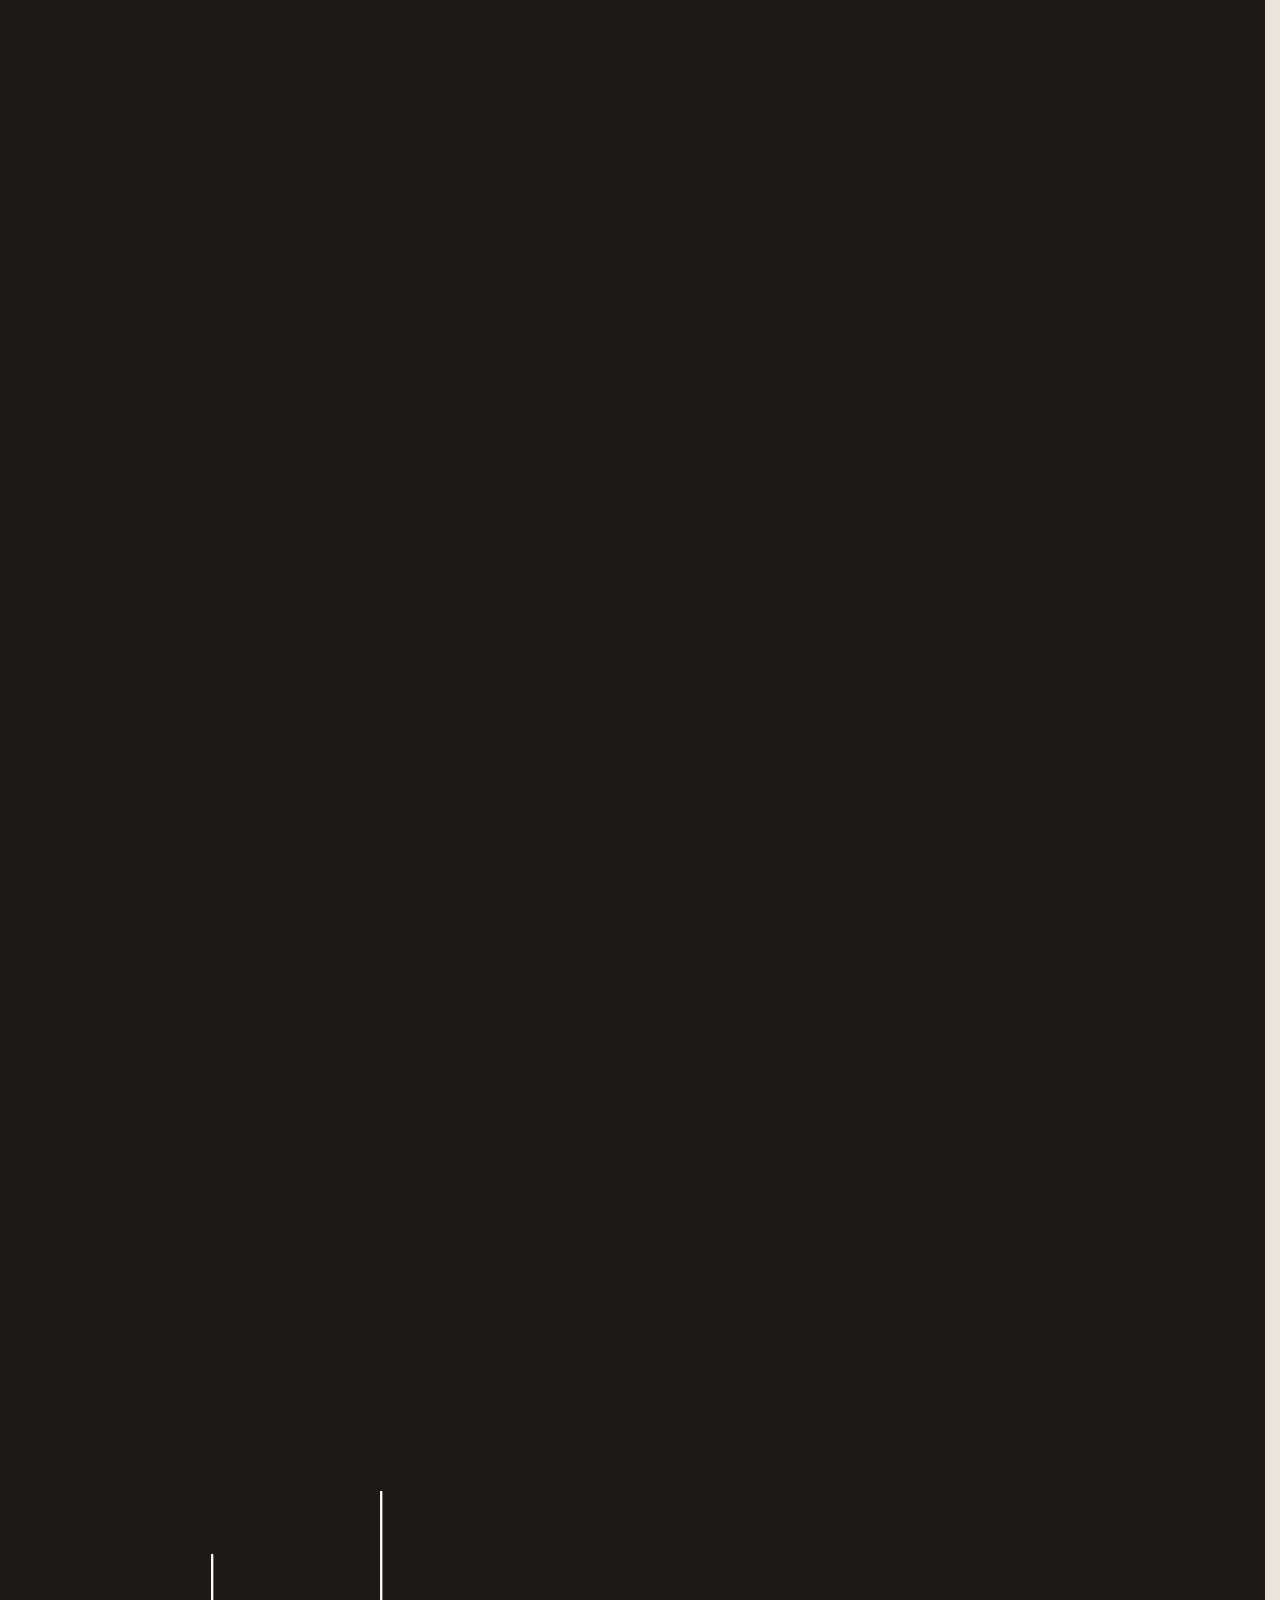
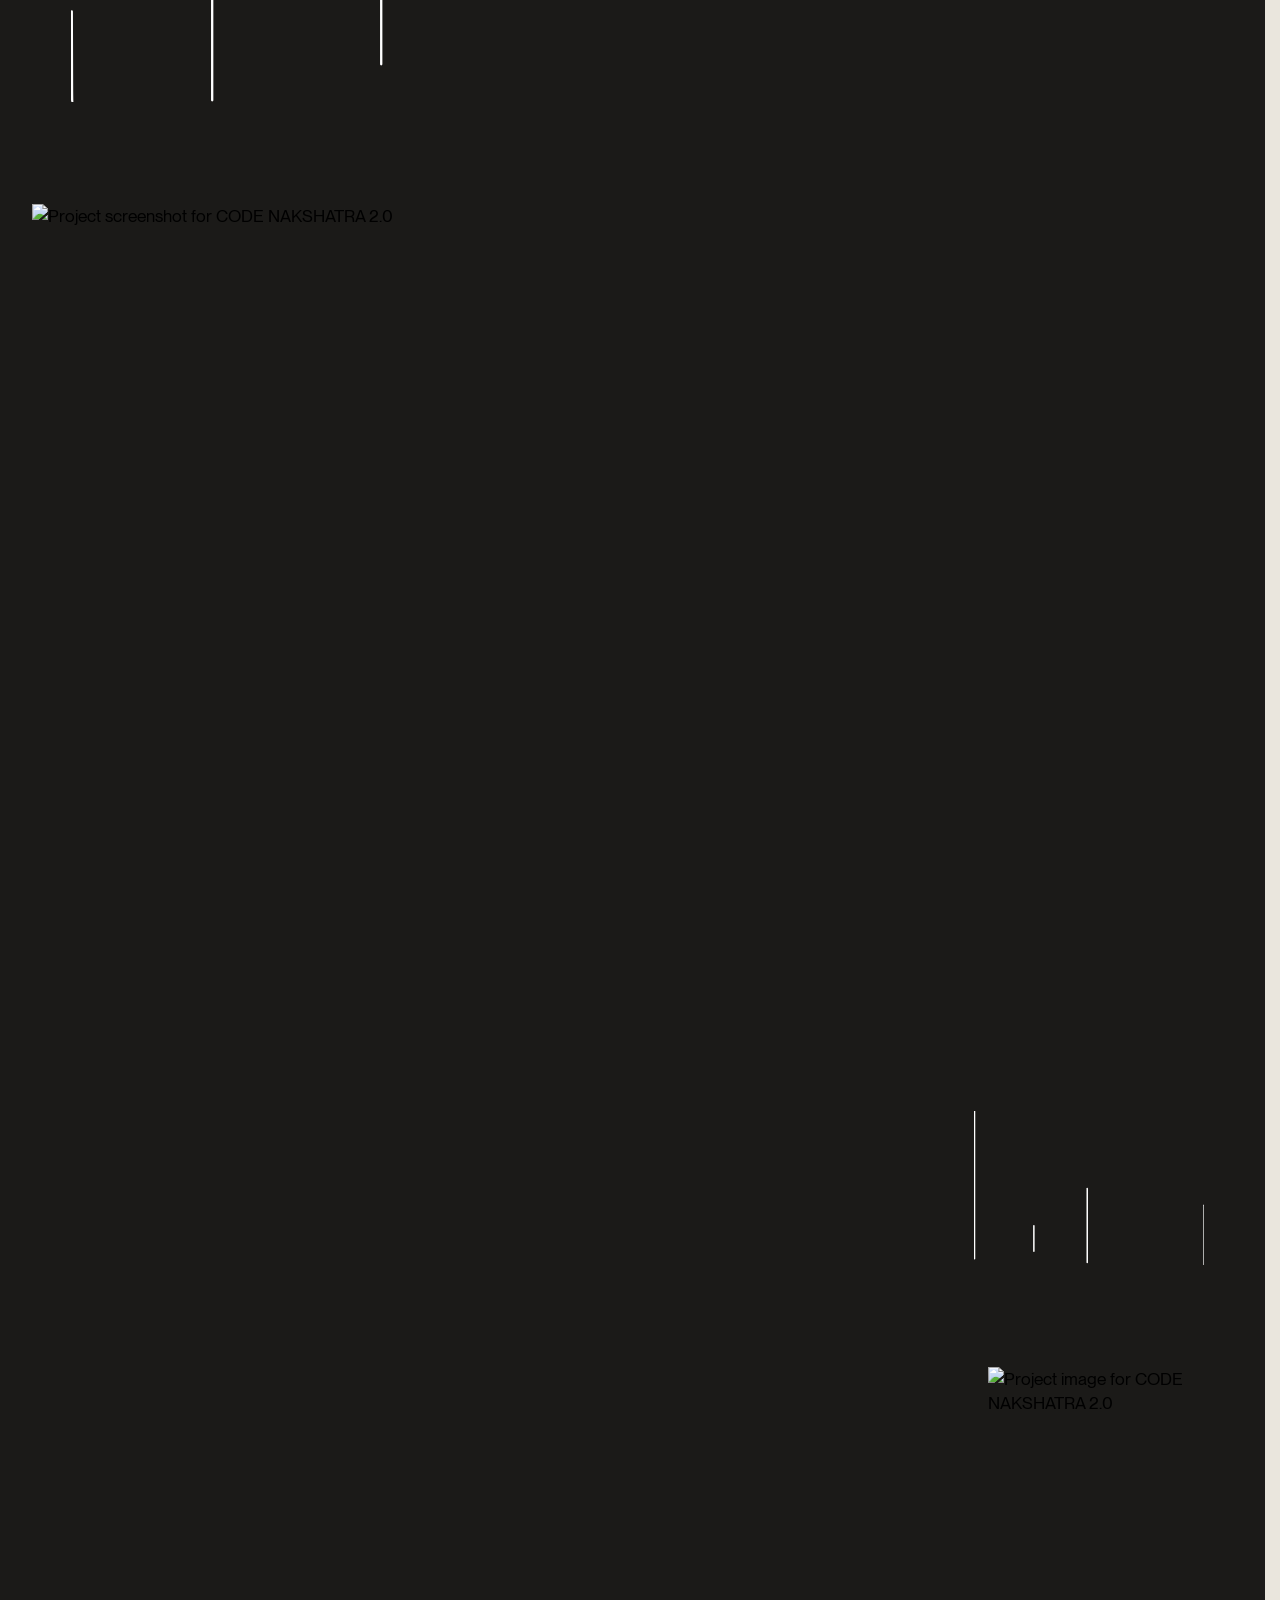
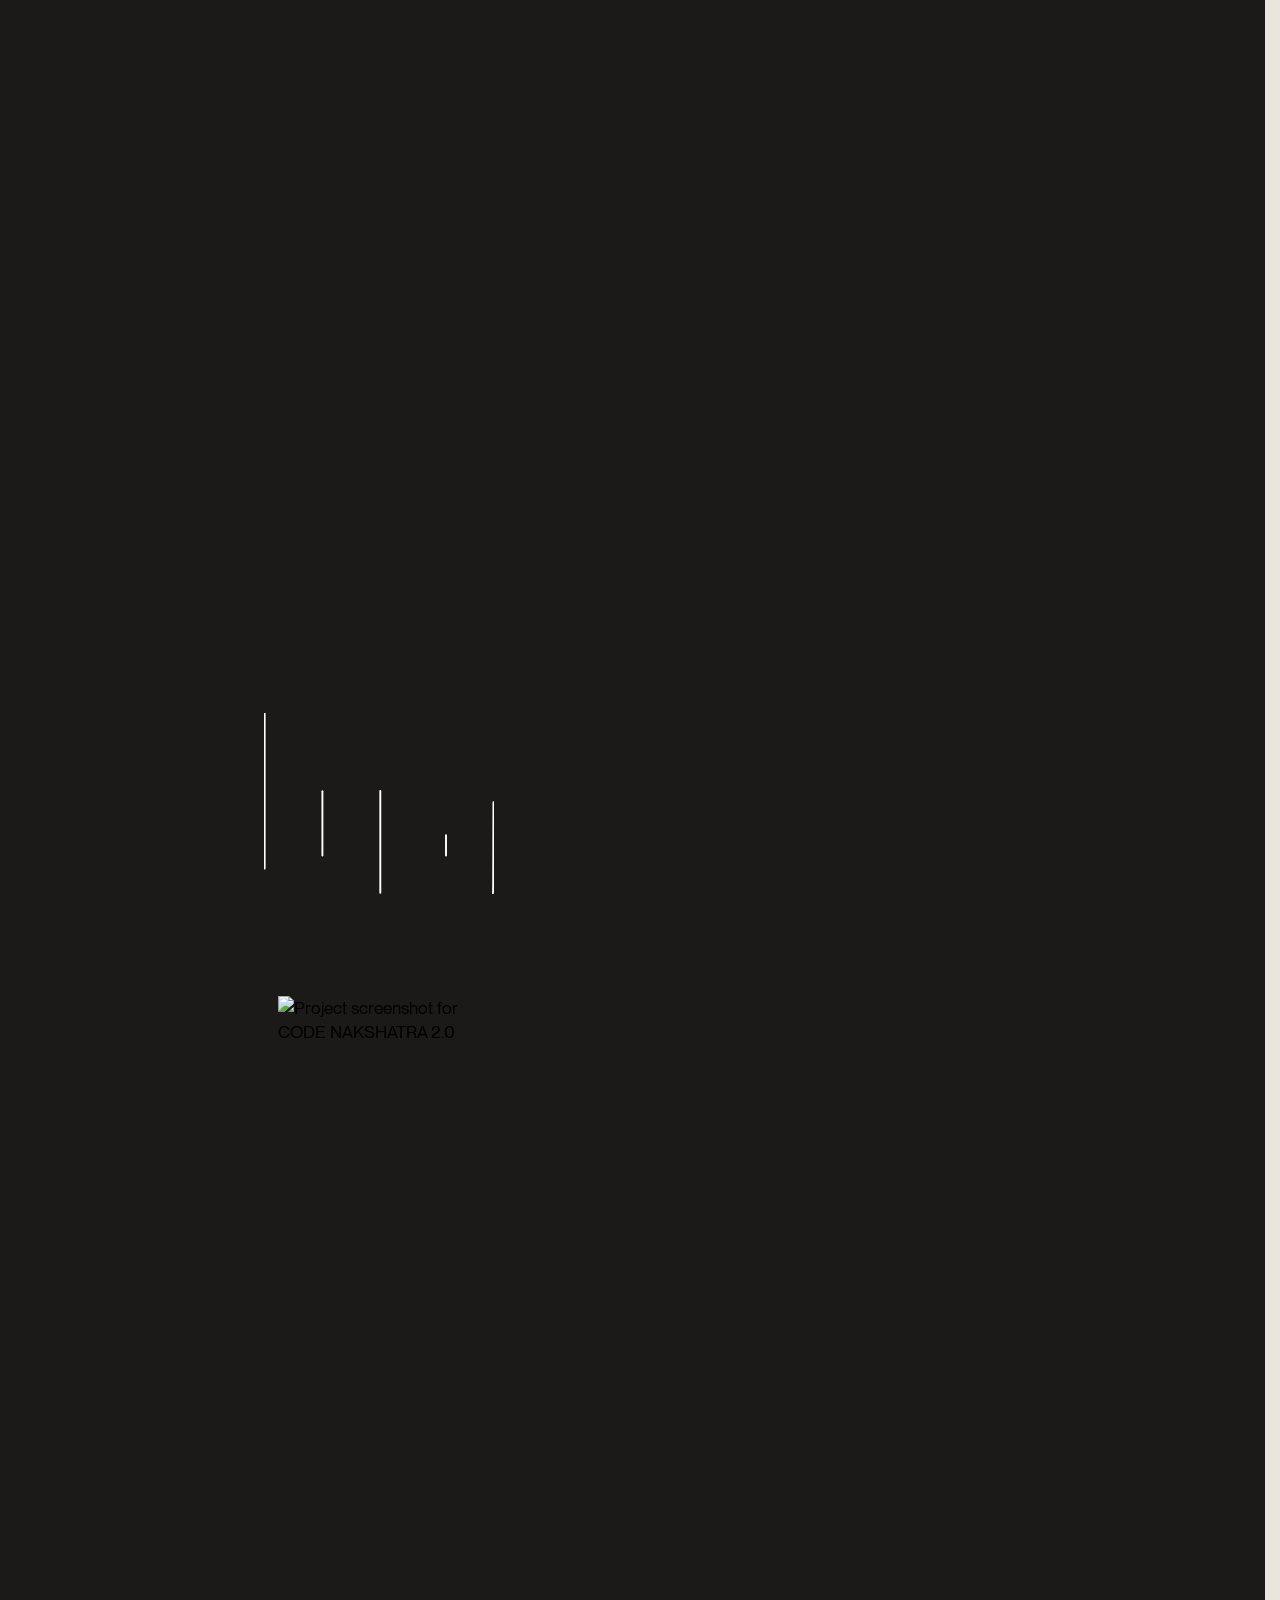
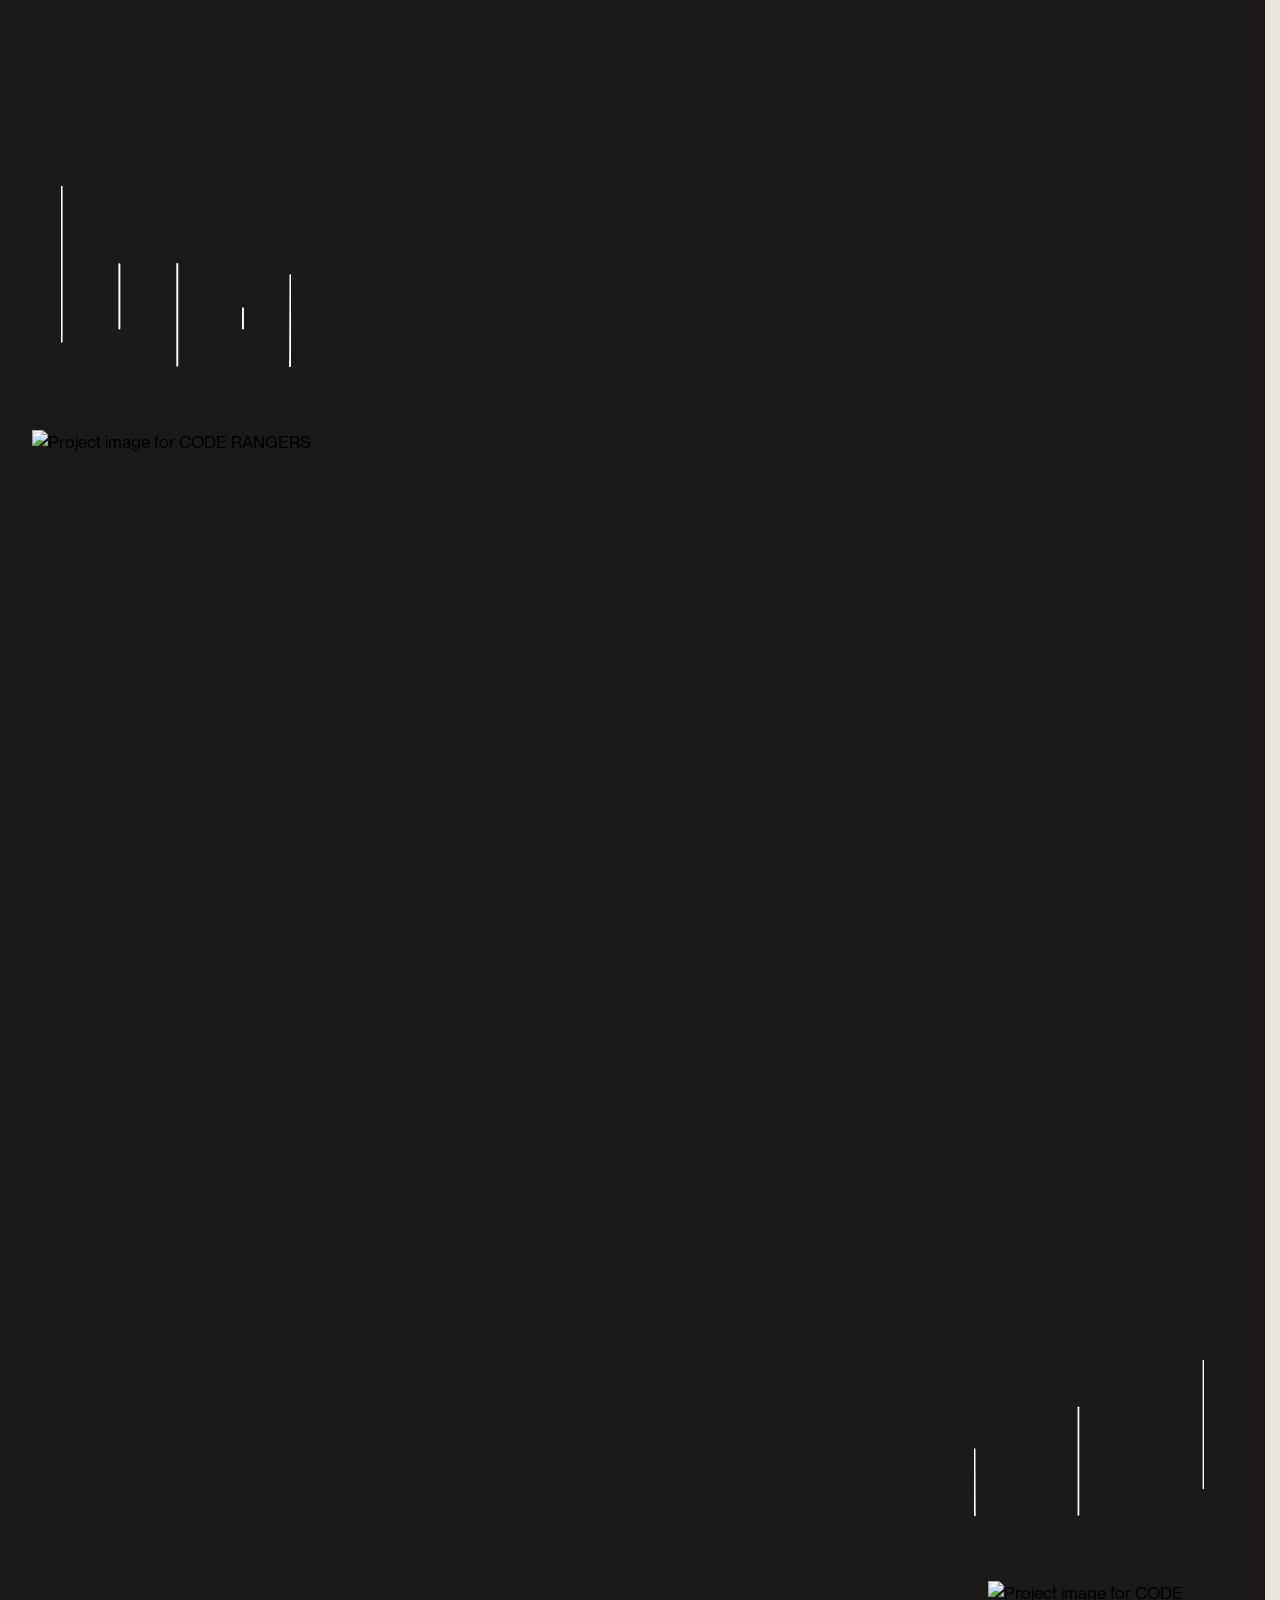
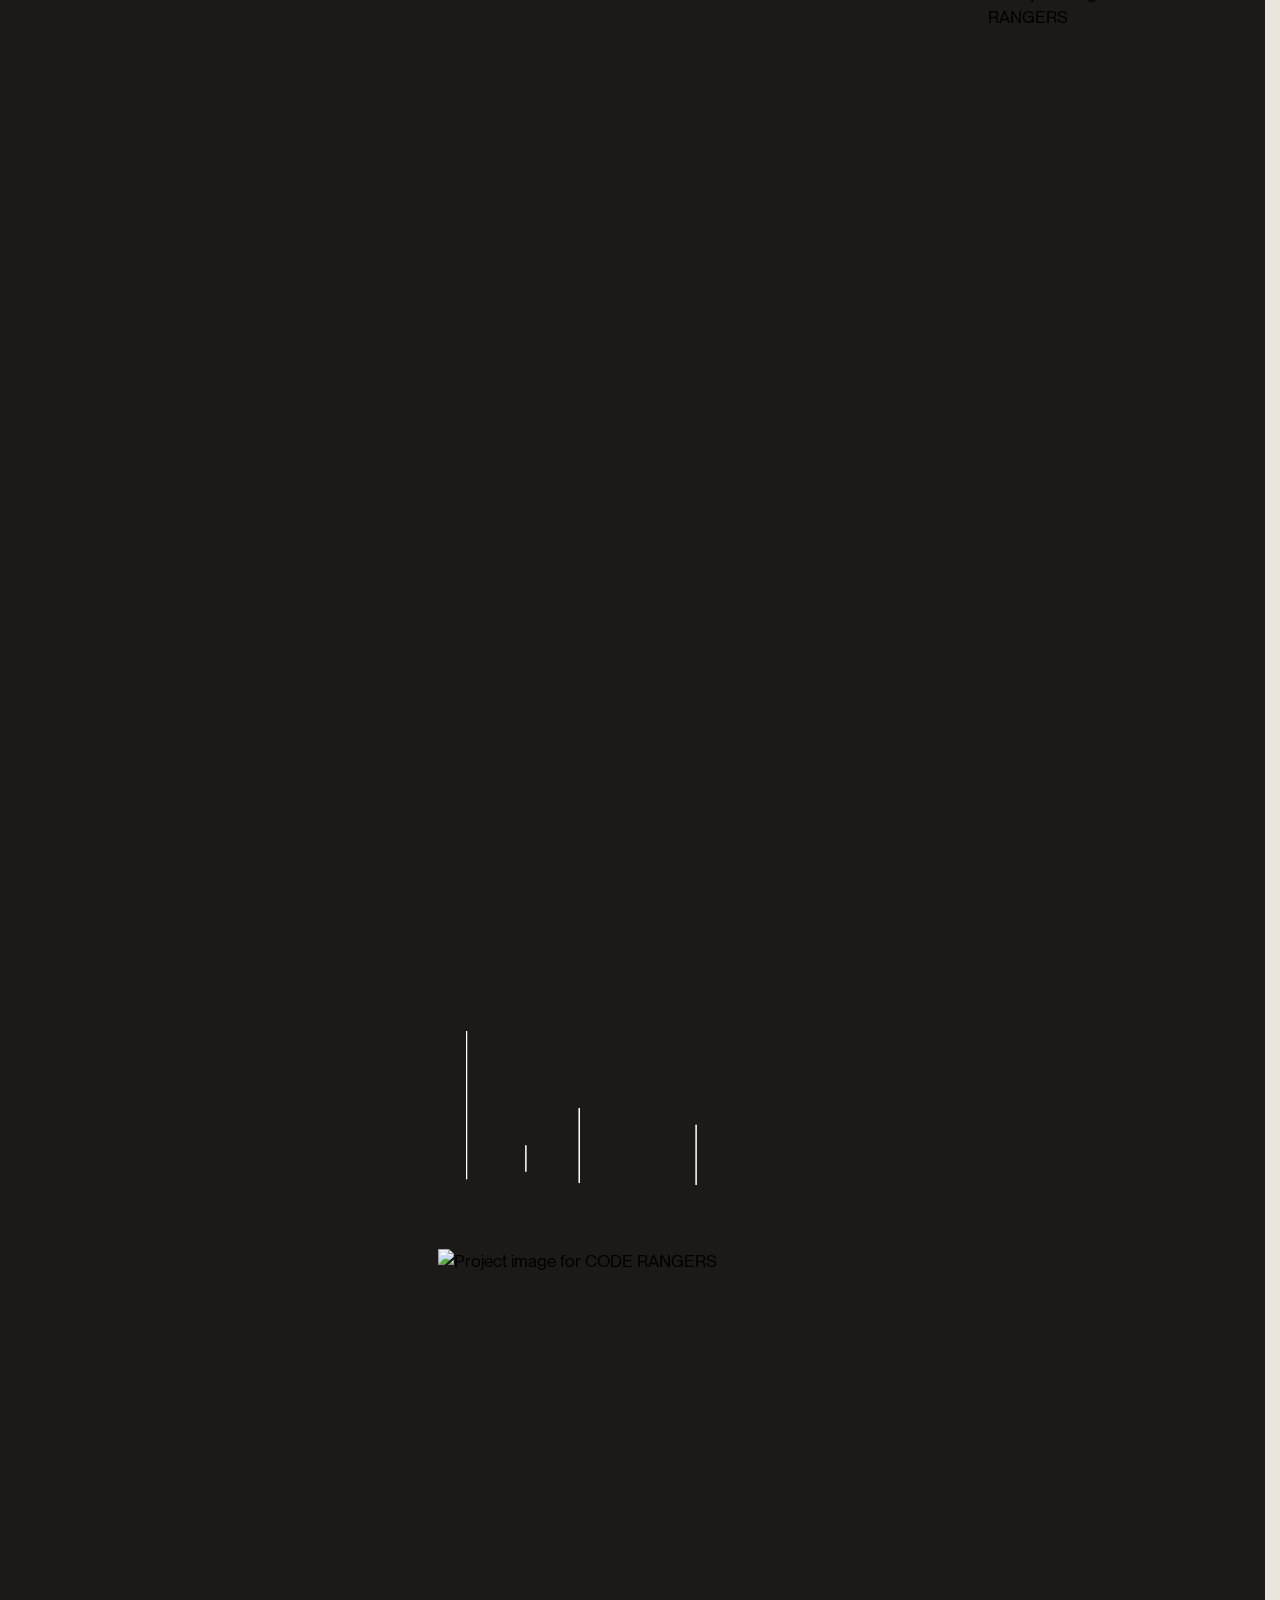
==== commit ee59f5b5: "Add SABHYA PRAJAPATI gallery screenshots (3 images from ImageKit)" ====
--- a/index.html
+++ b/index.html
@@ -2818,7 +2818,10 @@
                         d="M360.179 140.031C360.047 188.316 359.919 235.18 359.79 258.747C359.66 282.314 359.532 282.576 359.405 282.839"
                         stroke="currentColor" stroke-width="2" stroke-linecap="round" class="fall-line"></path>
                     </svg></div>
-                  <div data-falling-image="" data-speed="-0.6" class="selected-projects_project-photos_photo-16x9"></div>
+                  <div data-falling-image="" data-speed="-0.6" class="selected-projects_project-photos_photo-16x9">
+                      <img src="https://ik.imagekit.io/logicsync/Screenshot%202026-10-22%20155208.png"
+                             loading="lazy" alt="Project image for SABHYA PRAJAPATI">
+                    </div>
                 </div>
                 <div id="w-node-savya-2" class="selected-projects_falling-image_wrapper">
                   <div class="selected-projects_falling-vector"
@@ -2832,7 +2835,10 @@
                       <path d="M400.03 1V223.427" stroke="currentColor" stroke-width="2" stroke-linecap="round"
                         class="fall-line"></path>
                     </svg></div>
-                  <div data-falling-image="" data-speed="0.3" class="selected-projects_project-photos_photo-3x4"></div>
+                  <div data-falling-image="" data-speed="0.3" class="selected-projects_project-photos_photo-3x4">
+                      <img src="https://ik.imagekit.io/logicsync/Screenshot%202026-10-22%20155047.png"
+                             loading="lazy" alt="Project image for SABHYA PRAJAPATI">
+                    </div>
                 </div>
                 <div id="w-node-savya-3" class="selected-projects_falling-image_wrapper">
                   <div class="selected-projects_falling-vector"
@@ -2847,7 +2853,10 @@
                       <path d="M456.984 187.153V304.931" stroke="currentColor" stroke-width="2" stroke-linecap="round"
                         class="fall-line"></path>
                     </svg></div>
-                  <div data-falling-image="" data-speed="0.2" class="selected-projects_project-photos_photo-16x9"></div>
+                  <div data-falling-image="" data-speed="0.2" class="selected-projects_project-photos_photo-16x9">
+                      <img src="https://ik.imagekit.io/logicsync/Screenshot%202026-10-22%20155141.png"
+                             loading="lazy" alt="Project image for SABHYA PRAJAPATI">
+                    </div>
                 </div>
               </div>
             </div>
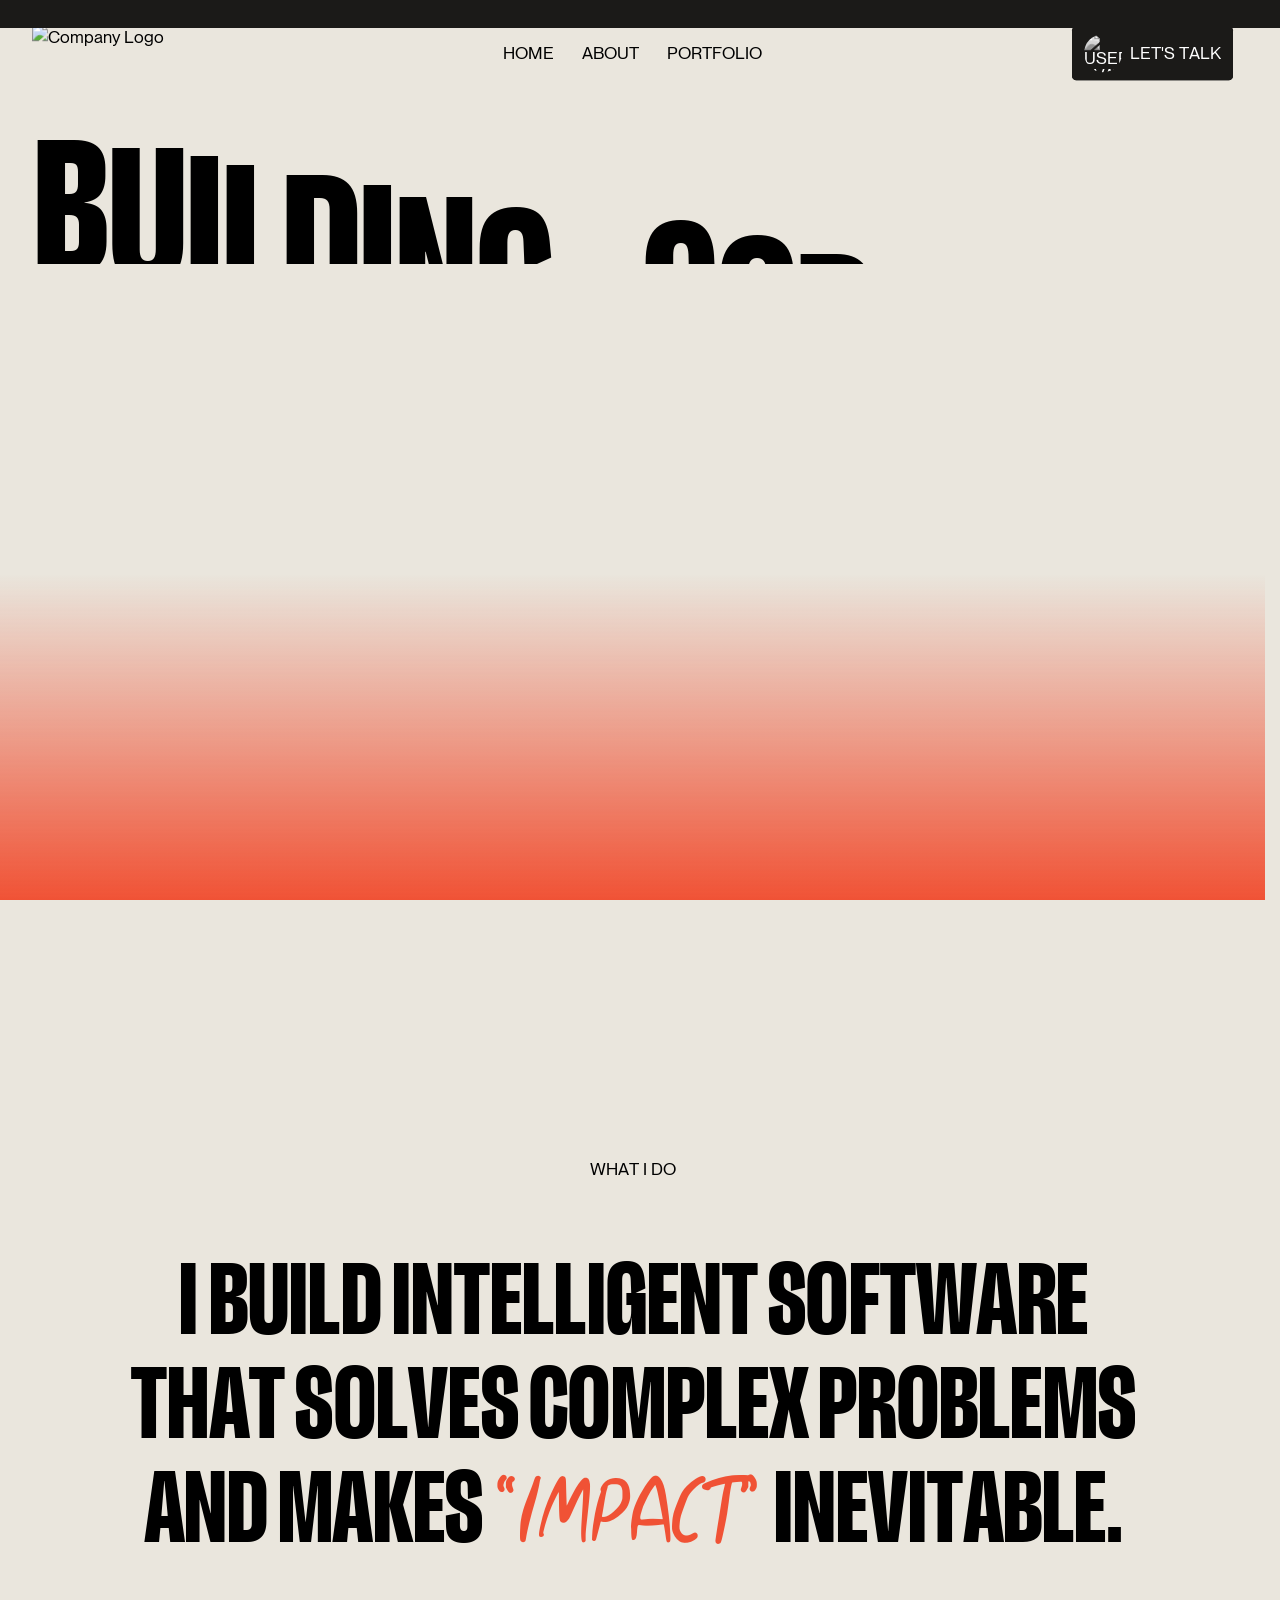
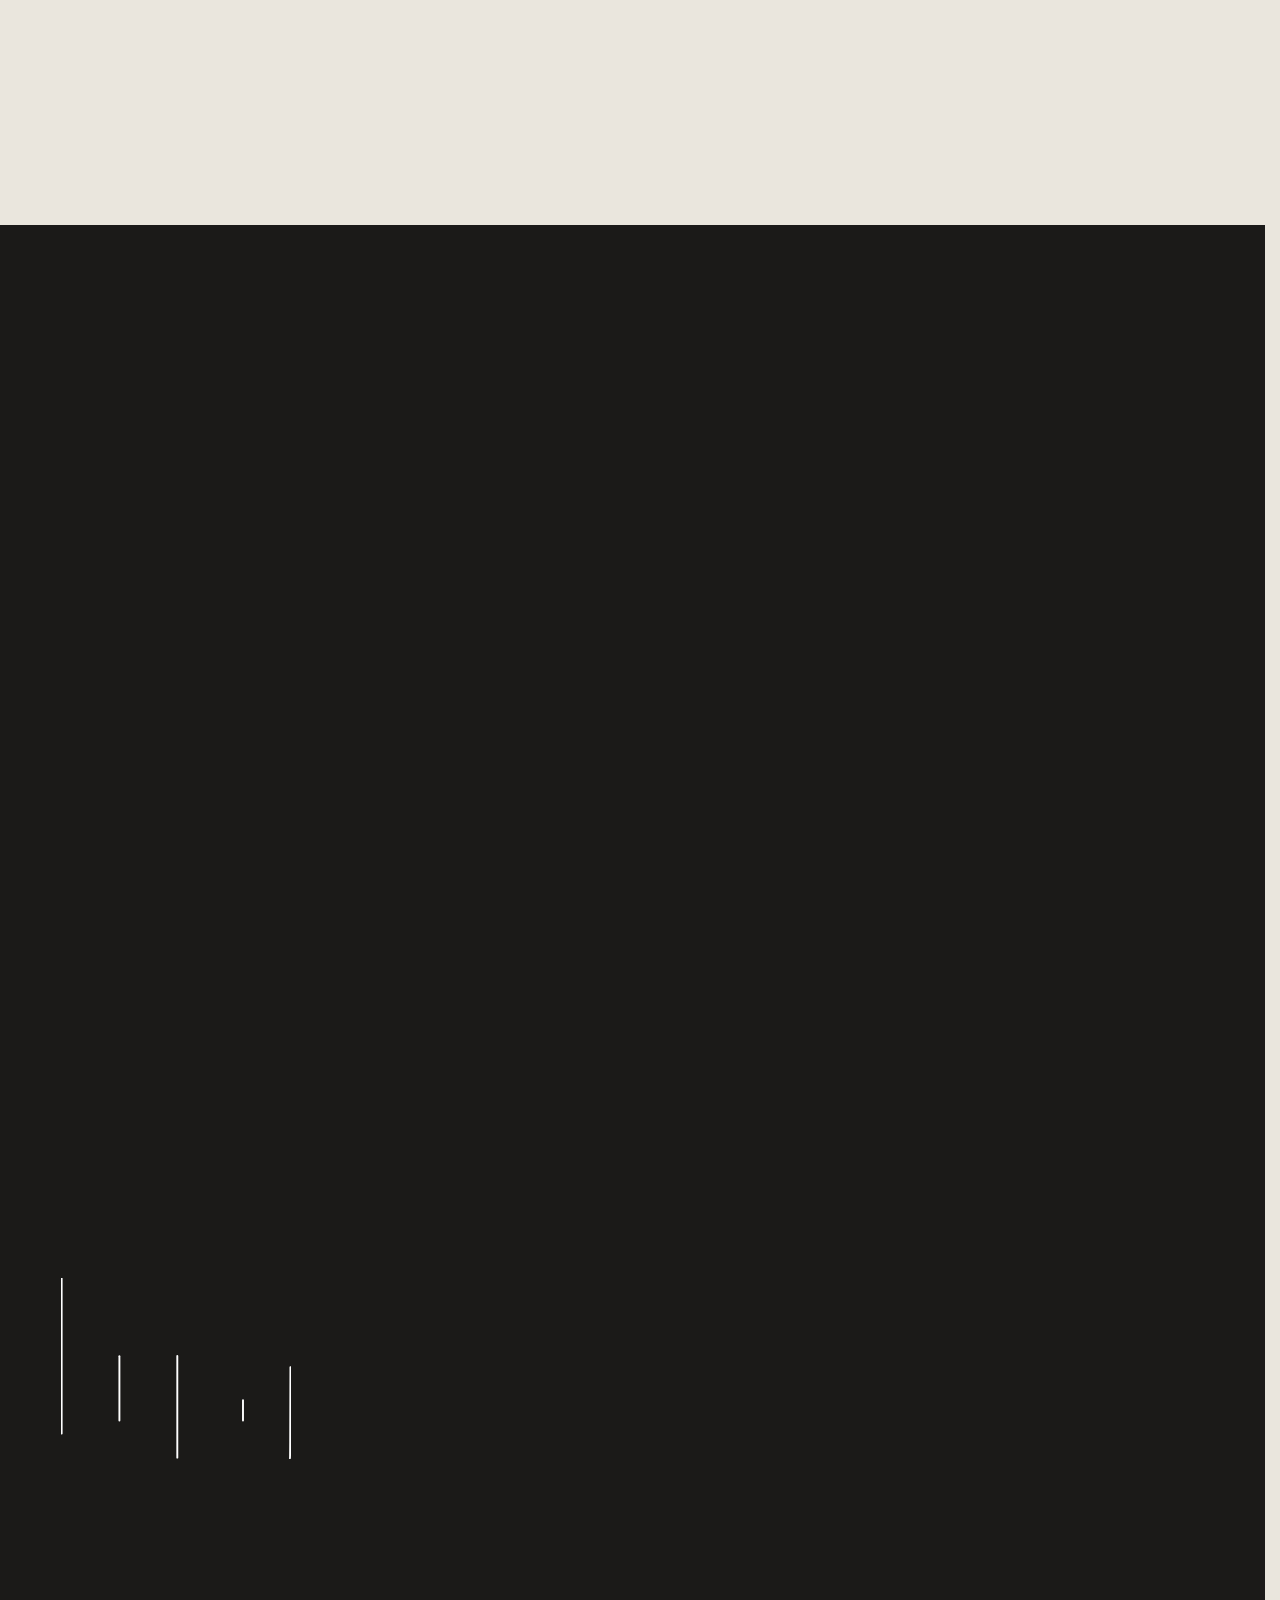
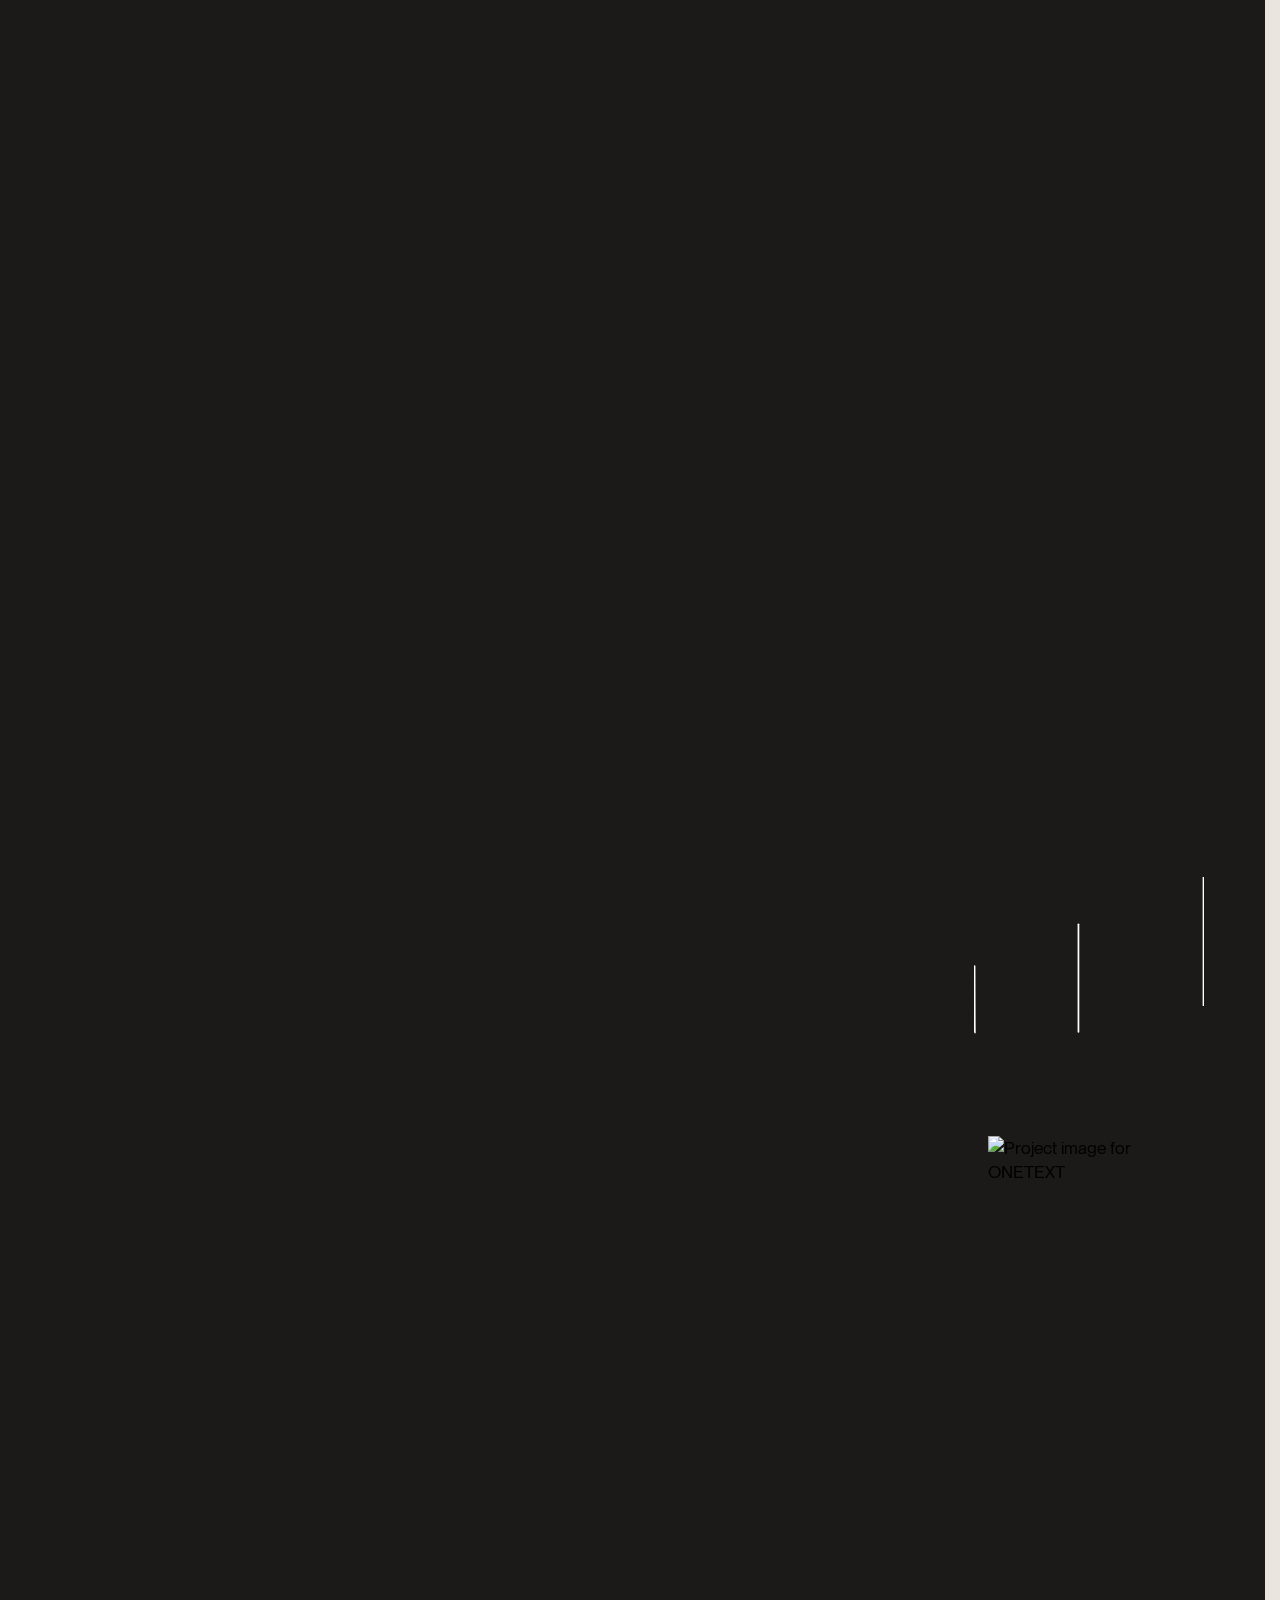
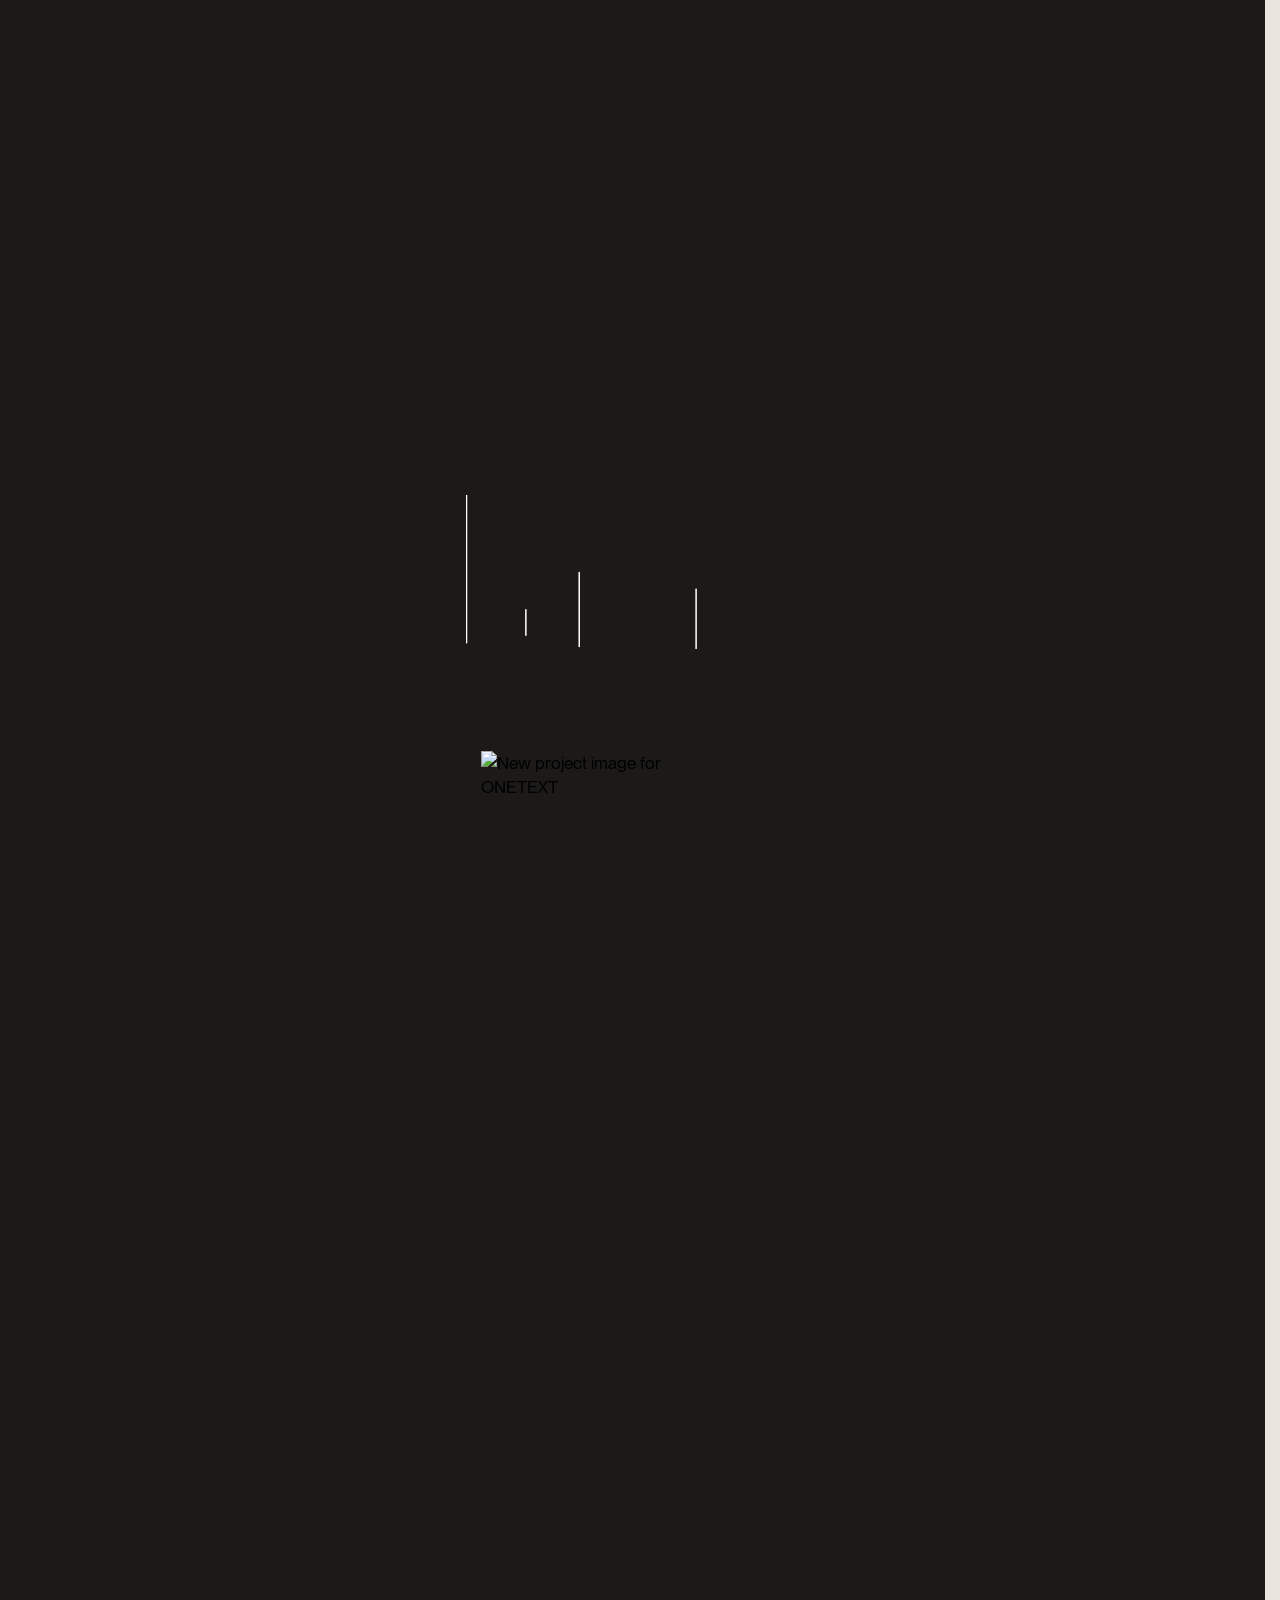
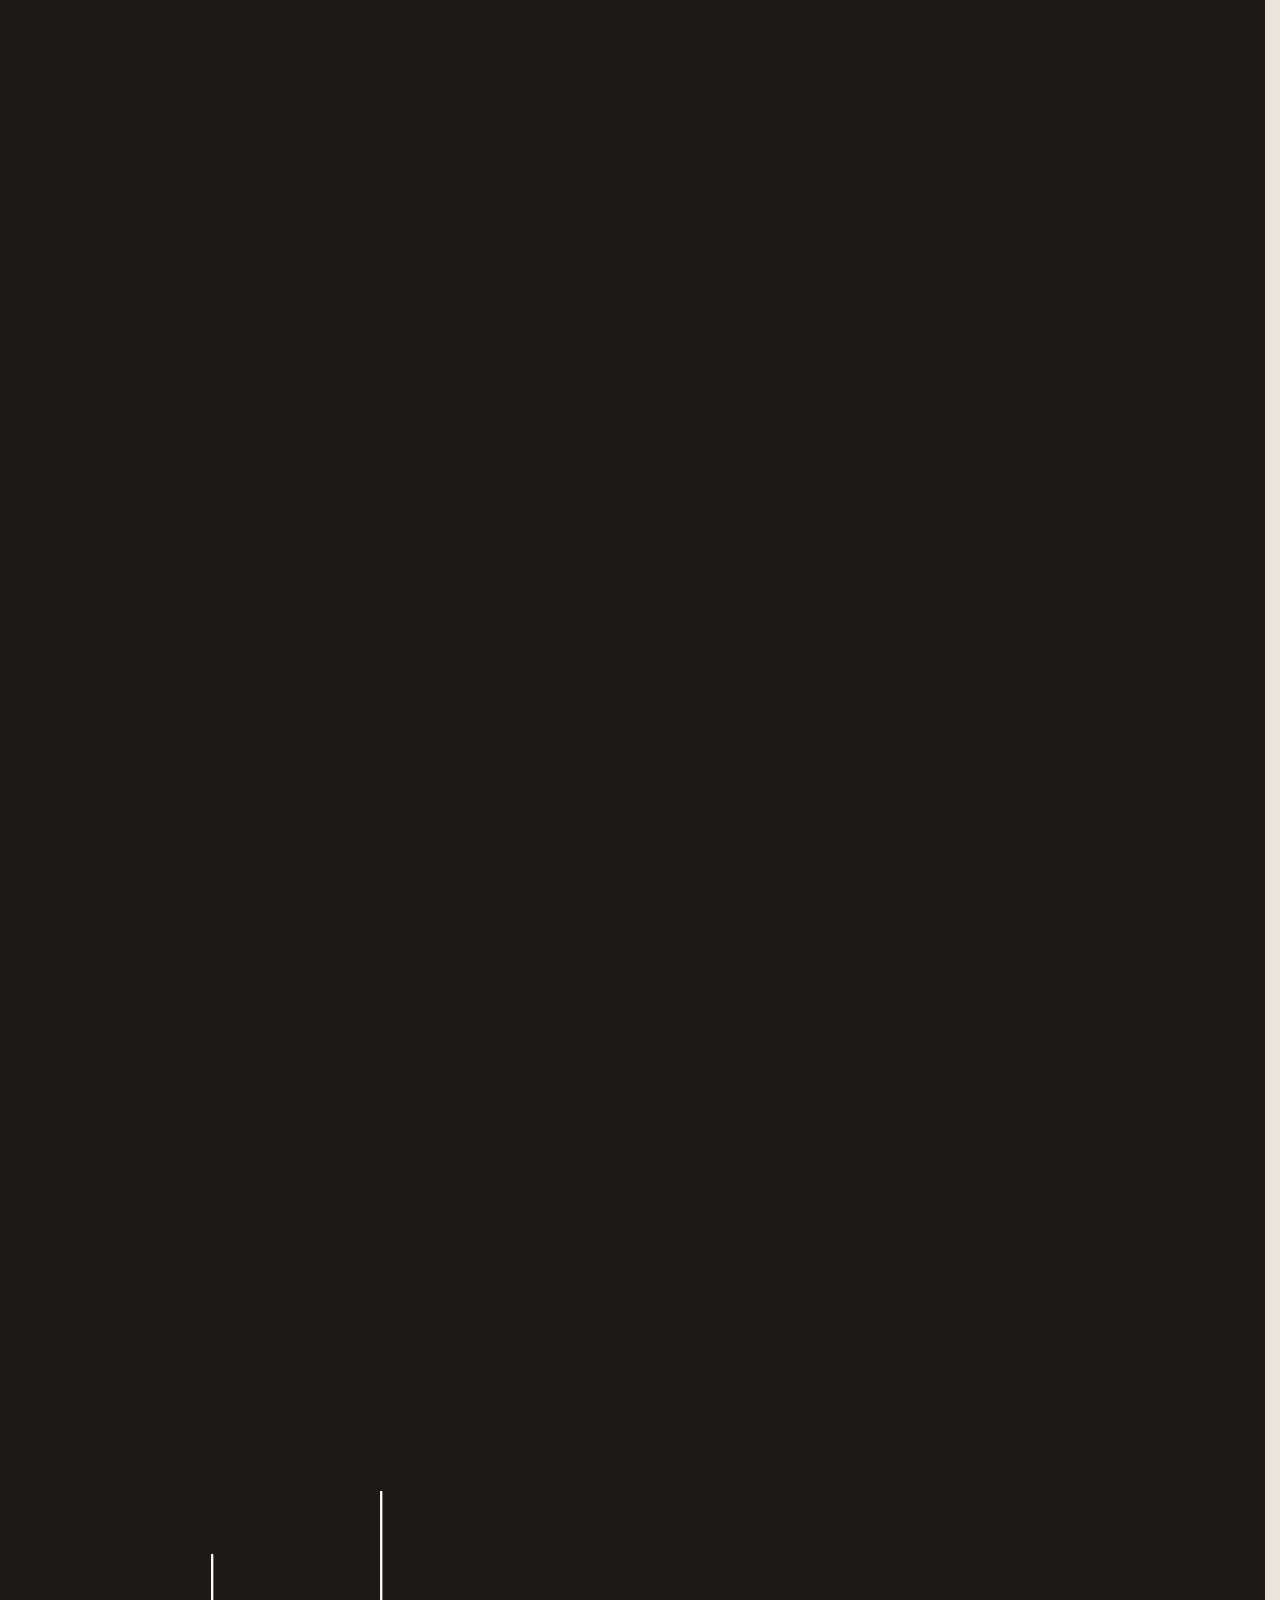
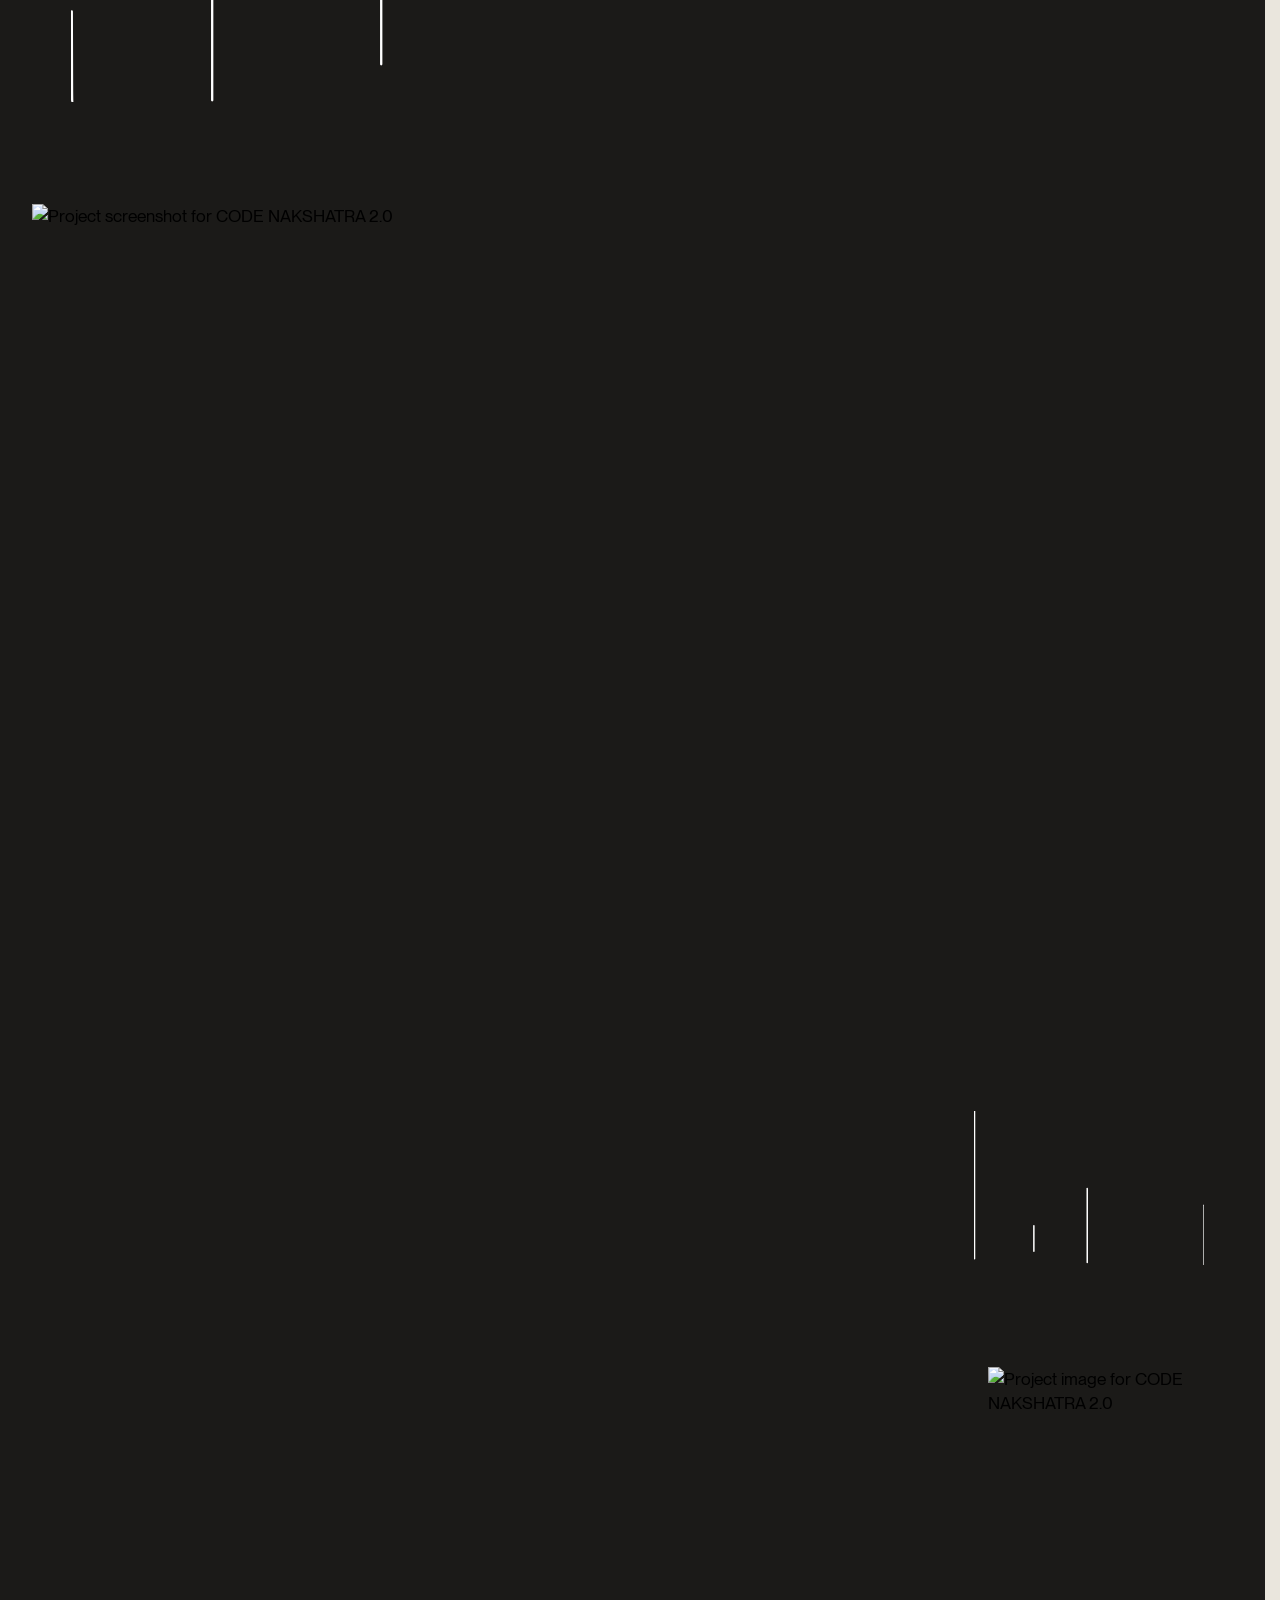
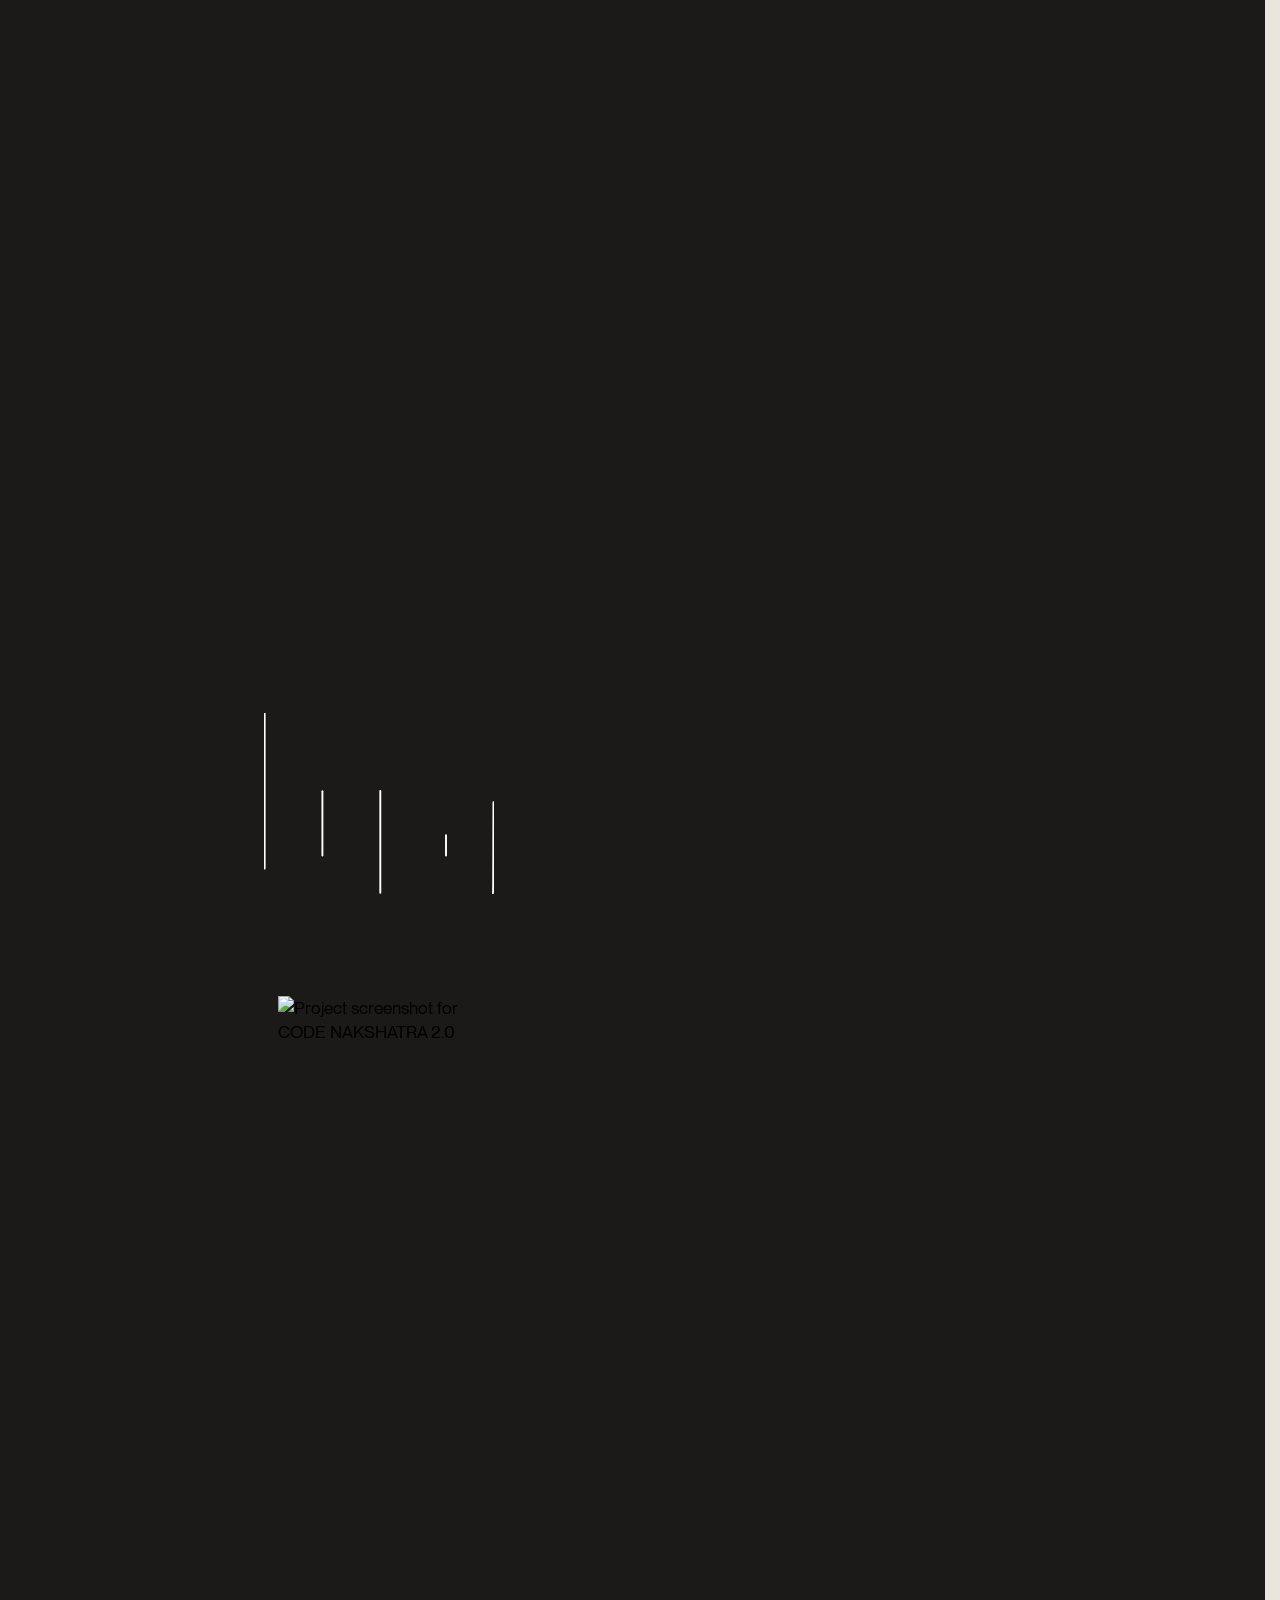
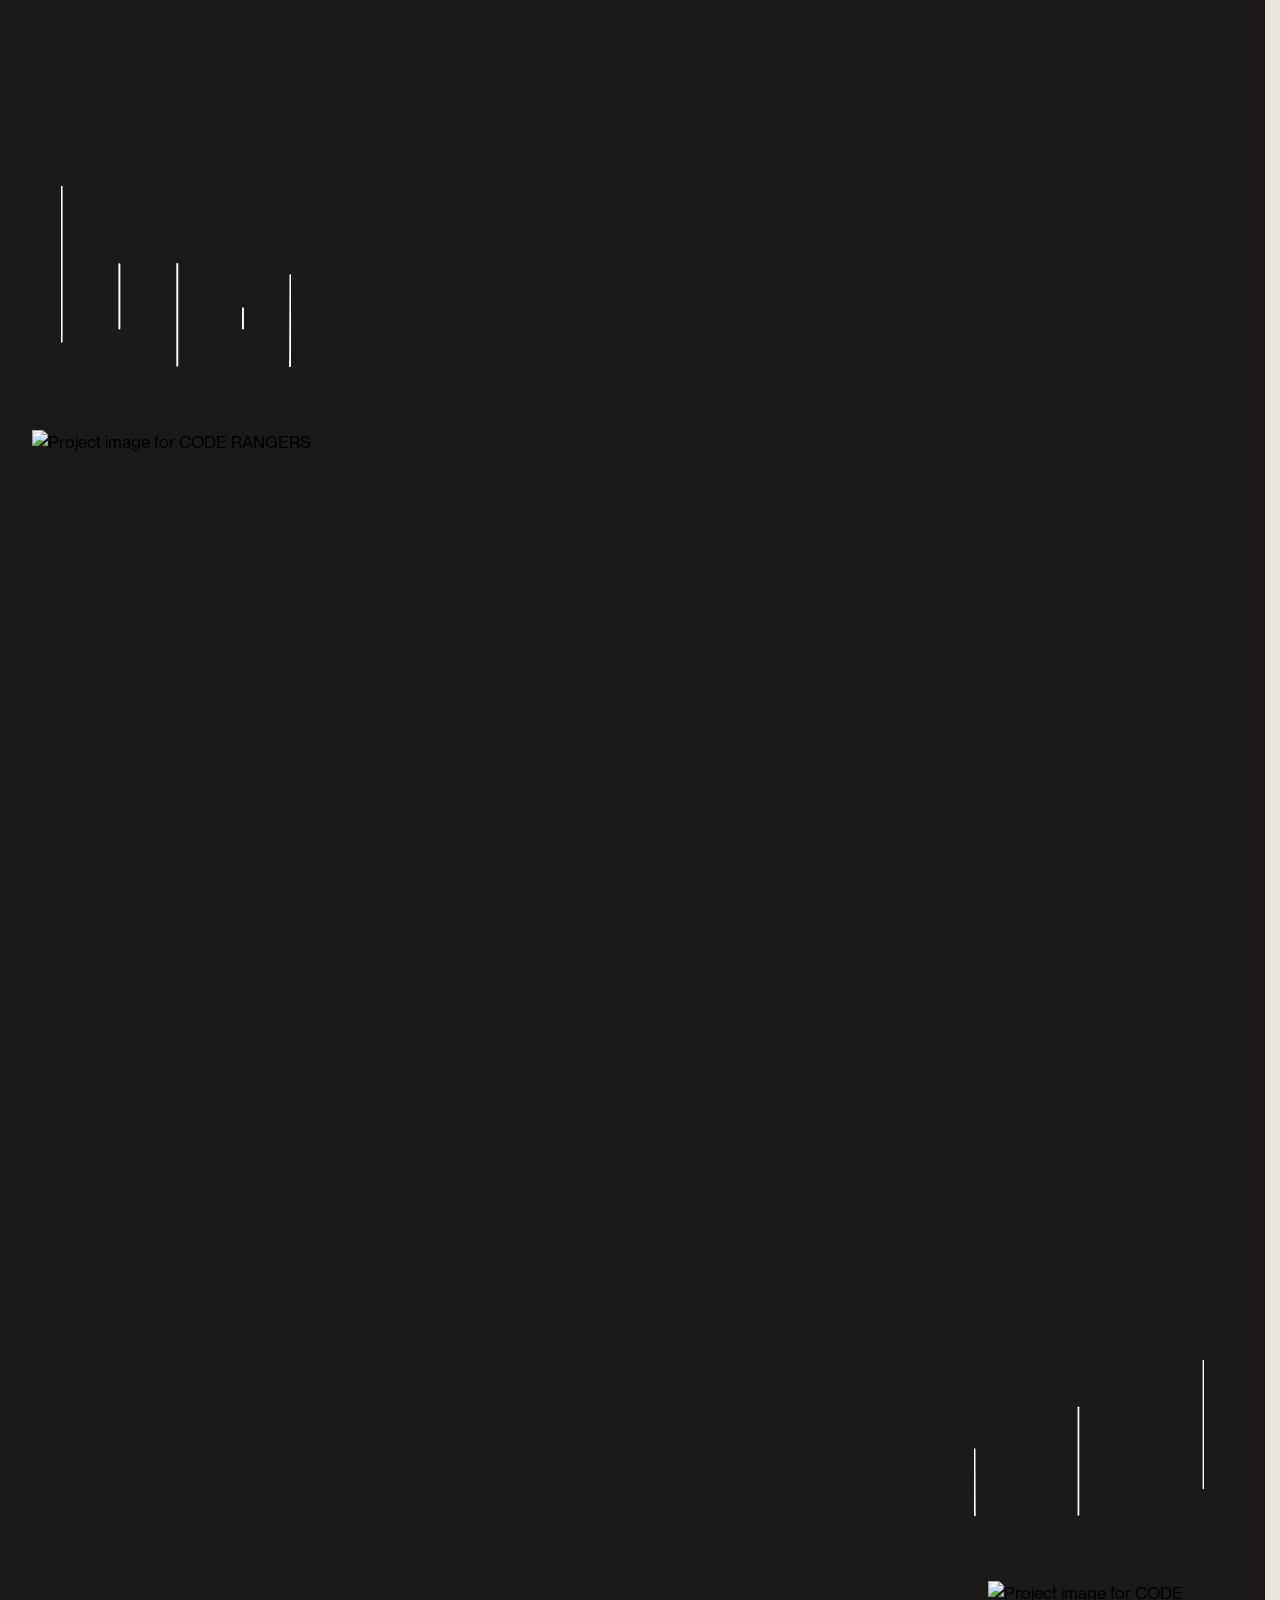
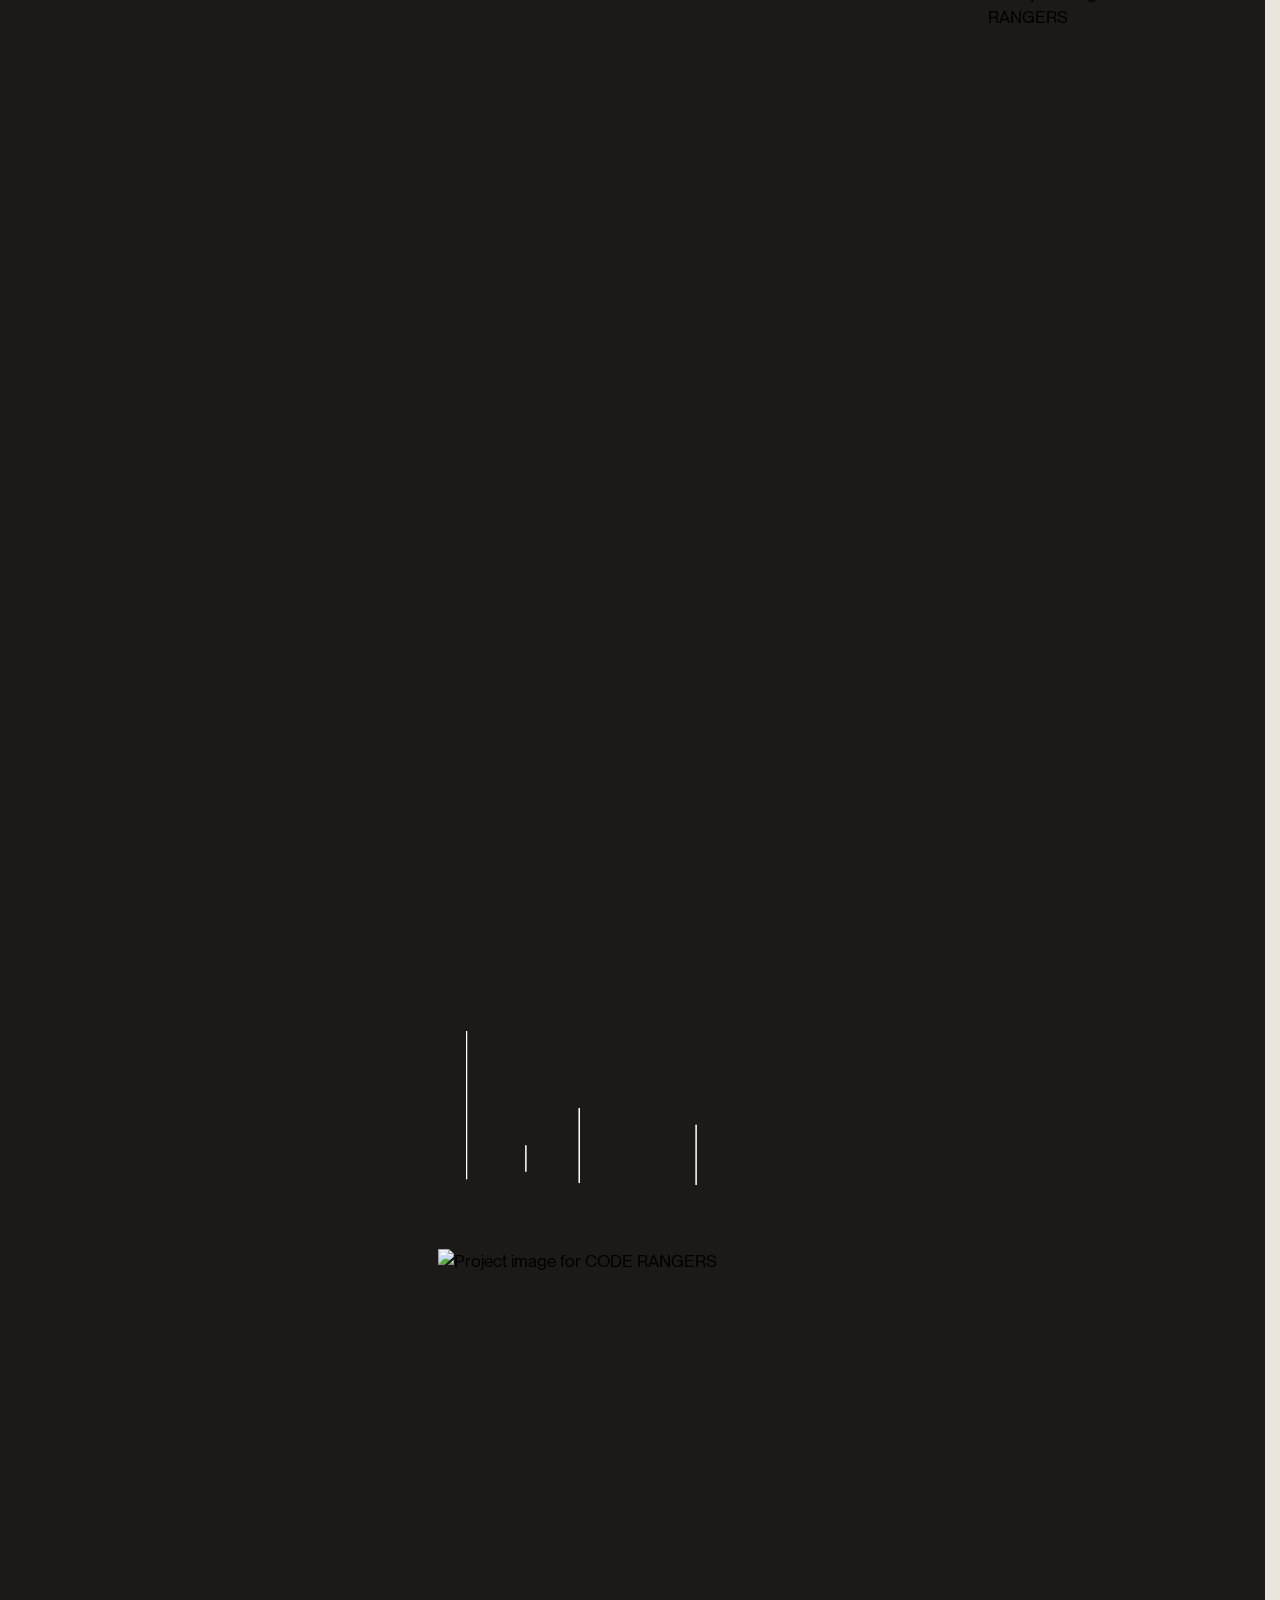
==== commit e2fe83a4: "SABHYA PRAJAPATI middle gallery slot: portrait 3x4 -> landscape 16x9" ====
--- a/index.html
+++ b/index.html
@@ -2835,7 +2835,7 @@
                       <path d="M400.03 1V223.427" stroke="currentColor" stroke-width="2" stroke-linecap="round"
                         class="fall-line"></path>
                     </svg></div>
-                  <div data-falling-image="" data-speed="0.3" class="selected-projects_project-photos_photo-3x4">
+                  <div data-falling-image="" data-speed="0.3" class="selected-projects_project-photos_photo-16x9">
                       <img src="https://ik.imagekit.io/logicsync/Screenshot%202026-10-22%20155047.png"
                              loading="lazy" alt="Project image for SABHYA PRAJAPATI">
                     </div>
